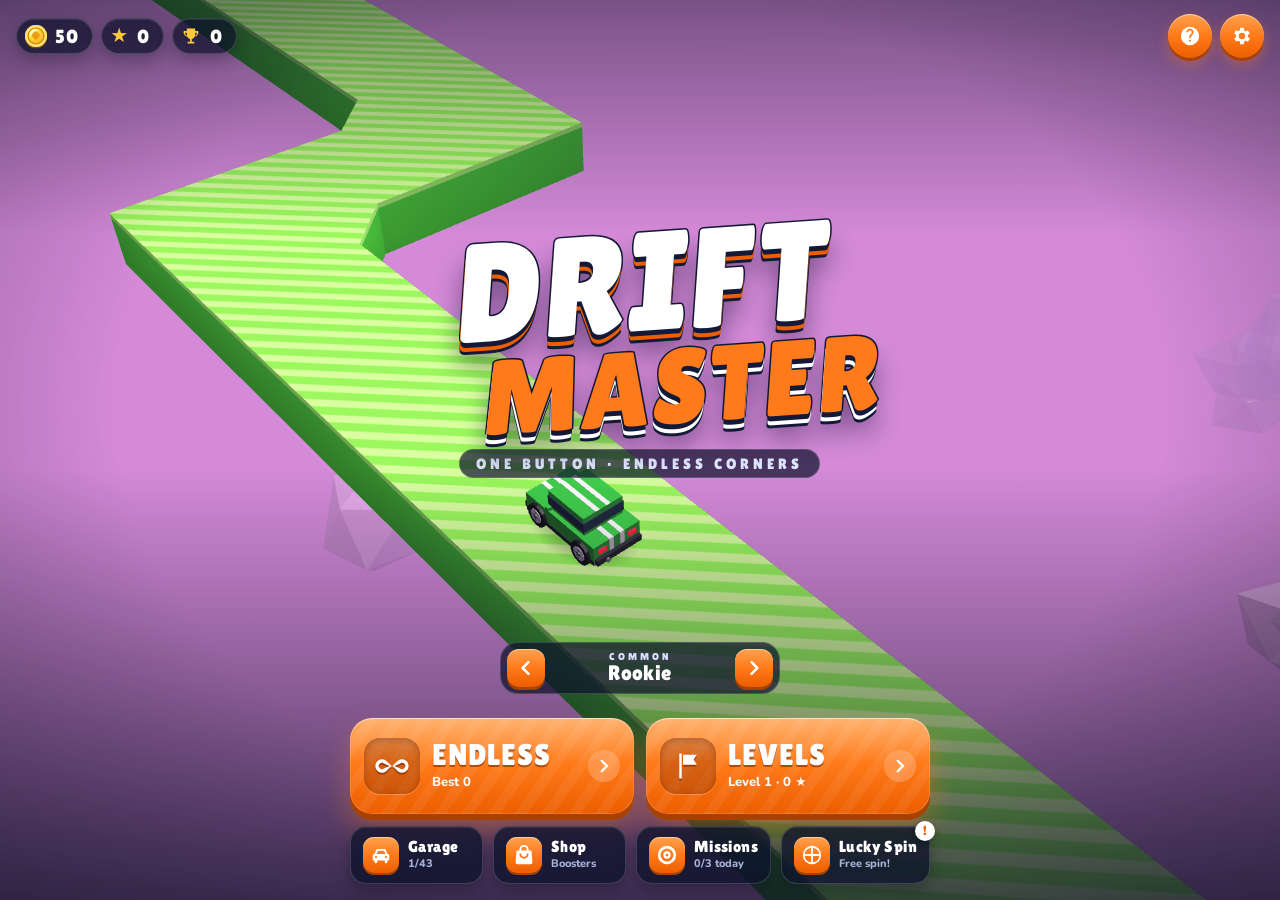
==== drift-master.html @ a16d857d "Narrow road, jumps, denser coin rows, calmer music, vibrant themes, missions Phase 1 - Road narrowed" ====
<!DOCTYPE html>
<html lang="en">
<head>
<meta charset="utf-8">
<meta name="viewport" content="width=device-width,initial-scale=1,maximum-scale=1,user-scalable=no,viewport-fit=cover">
<meta name="theme-color" content="#f3893a">
<title>Drift Master</title>
<link rel="preconnect" href="https://fonts.googleapis.com">
<link rel="preconnect" href="https://fonts.gstatic.com" crossorigin>
<link href="https://fonts.googleapis.com/css2?family=Lilita+One&family=Nunito:wght@700;800;900&display=swap" rel="stylesheet">
<style>
/* Drift Master UI: dark navy glass panels, one orange accent for every button. */
:root {
  --navy-0: #0b0e24;
  --navy-1: #141937;
  --navy-2: #1c2348;
  --navy-3: #283166;
  --line: rgba(255, 255, 255, .09);
  --line-2: rgba(255, 255, 255, .16);
  --accent: #ff7a1a;
  --accent-hi: #ffa14f;
  --accent-lo: #ec5e00;
  --accent-edge: #a94100;
  --accent-glow: rgba(255, 122, 26, .38);
  --gold: #ffc93c;
  --text: #ffffff;
  --muted: #a9b1d6;
  --display: 'Lilita One', 'Arial Black', 'Impact', system-ui, sans-serif;
  --body: 'Nunito', 'Segoe UI', system-ui, -apple-system, sans-serif;
  --safe-t: env(safe-area-inset-top, 0px);
  --safe-b: env(safe-area-inset-bottom, 0px);
}

* { box-sizing: border-box; -webkit-tap-highlight-color: transparent; }
html, body {
  margin: 0; height: 100%; overflow: hidden;
  background: #f08a3c; color: var(--text); font-family: var(--body);
  user-select: none; -webkit-user-select: none; touch-action: none;
}
button { font-family: inherit; color: inherit; border: 0; background: none; cursor: pointer; padding: 0; }
svg { fill: currentColor; }
.chev { width: 22px; height: 22px; fill: none; stroke: currentColor; stroke-width: 3; stroke-linecap: round; stroke-linejoin: round; }

#scene { position: fixed; inset: 0; width: 100%; height: 100%; display: block; }
#vignette { position: fixed; inset: 0; pointer-events: none; background: radial-gradient(ellipse at 50% 45%, transparent 58%, rgba(10, 8, 30, .35) 100%); }
#fx { position: fixed; inset: 0; pointer-events: none; z-index: 30; overflow: hidden; perspective: 600px; }

.layer { position: fixed; inset: 0; z-index: 10; }
.screen { opacity: 0; visibility: hidden; pointer-events: none; transition: opacity .3s ease, visibility 0s linear .3s; }
.screen.show { opacity: 1; visibility: visible; pointer-events: auto; transition: opacity .3s ease, visibility 0s; }

/* ---------- shared ---------- */
.coin {
  display: inline-block; width: 1.15em; height: 1.15em; border-radius: 50%; vertical-align: -0.2em; position: relative;
  background: radial-gradient(circle at 35% 30%, #fff6c4 0 12%, #ffd84a 30%, #f5a300 72%, #c97a00 100%);
  box-shadow: inset 0 0 0 .13em #ffe27a, inset 0 0 0 .19em #c98400, 0 .07em 0 #7a4600;
}
.coin::after { content: ''; position: absolute; inset: 33%; border-radius: 2px; background: #e89300; transform: rotate(45deg); opacity: .85; }
.star-ico { color: var(--gold); font-size: 1.05em; line-height: 1; }

.pill {
  display: inline-flex; align-items: center; gap: .45em;
  font-family: var(--display); font-size: 19px; letter-spacing: .4px;
  padding: 6px 14px 6px 8px; border-radius: 999px;
  background: rgba(14, 18, 44, .72); border: 1px solid var(--line-2);
  box-shadow: 0 6px 16px rgba(5, 6, 20, .25), inset 0 1px 0 rgba(255,255,255,.08);
}
.pill b { font-weight: normal; }
.pill.small { font-size: 16px; padding: 4px 12px 4px 6px; }
.pill svg { width: 1.05em; height: 1.05em; color: var(--gold); }
.pill.bump { animation: bump .45s cubic-bezier(.3, 1.6, .5, 1); }
.pill.bump .coin { animation: coinFlip .45s ease; }
@keyframes bump { 35% { transform: scale(1.22); box-shadow: 0 0 0 4px rgba(255, 201, 60, .35), 0 0 24px rgba(255, 201, 60, .6); } }
@keyframes coinFlip { to { transform: rotateY(360deg); } }

.panel {
  position: relative;
  background: linear-gradient(180deg, rgba(31, 38, 80, .96), rgba(17, 21, 49, .97));
  border: 1px solid var(--line-2);
  border-radius: 22px;
  box-shadow: 0 24px 60px rgba(4, 5, 20, .5), inset 0 1px 0 rgba(255, 255, 255, .08);
}

/* every button shares one orange; hierarchy comes from size, not colour */
.btn, .icon-btn, .round-btn, .x-btn, .back-btn, .arrow, .mode-card, .nav-btn, .tab.active, .seg button.active, .chip.active {
  --b1: var(--accent-hi); --b2: var(--accent); --b3: var(--accent-lo);
}
.btn {
  position: relative; display: inline-flex; align-items: center; justify-content: center; gap: 8px;
  font-family: var(--display); font-size: 19px; letter-spacing: .5px; color: #fff;
  padding: 11px 20px; border-radius: 14px;
  background: linear-gradient(180deg, var(--b1), var(--b2) 48%, var(--b3));
  box-shadow: 0 4px 0 var(--accent-edge), 0 10px 20px var(--accent-glow), inset 0 1px 0 rgba(255,255,255,.5), inset 0 0 0 1px rgba(255,255,255,.12);
  text-shadow: 0 1px 0 rgba(110, 35, 0, .55);
  transition: transform .1s ease, box-shadow .1s ease, filter .2s;
}
.btn:hover { filter: brightness(1.07); }
.btn:active { transform: translateY(3px); box-shadow: 0 1px 0 var(--accent-edge), 0 4px 10px var(--accent-glow), inset 0 1px 0 rgba(255,255,255,.4); }
.btn.big { font-size: 24px; padding: 13px 24px; width: 100%; border-radius: 16px; }
.btn.small { font-size: 14px; padding: 7px 12px; border-radius: 11px; }
.btn[disabled], .btn.disabled { filter: saturate(.25) brightness(.72); pointer-events: none; box-shadow: 0 4px 0 #4a3a35, inset 0 1px 0 rgba(255,255,255,.2); }
.btn svg { width: 1.1em; height: 1.1em; }
.btn .coin { font-size: .9em; }
.link-btn { font-family: var(--display); color: var(--muted); font-size: 17px; padding: 10px; letter-spacing: .5px; }
.link-btn:hover { color: var(--text); }
.row { display: flex; gap: 12px; }
.row > .btn { flex: 1; }

.icon-btn, .round-btn, .x-btn, .back-btn {
  display: grid; place-items: center; border-radius: 50%; color: #fff;
  background: linear-gradient(180deg, var(--b1), var(--b2) 50%, var(--b3));
  box-shadow: 0 3px 0 var(--accent-edge), 0 6px 14px var(--accent-glow), inset 0 1px 0 rgba(255,255,255,.5);
  transition: transform .1s;
}
.icon-btn:active, .round-btn:active, .x-btn:active, .back-btn:active { transform: translateY(2px); box-shadow: 0 1px 0 var(--accent-edge); }
.icon-btn { width: 44px; height: 44px; }
.icon-btn svg { width: 22px; height: 22px; }
.round-btn { width: 48px; height: 48px; }
.round-btn svg { width: 21px; height: 21px; }
.x-btn { width: 40px; height: 40px; font-size: 26px; line-height: 1; }
.back-btn { width: 44px; height: 44px; }
.arrow { width: 38px; height: 38px; border-radius: 12px; display: grid; place-items: center; color: #fff;
  background: linear-gradient(180deg, var(--b1), var(--b2) 50%, var(--b3)); box-shadow: 0 3px 0 var(--accent-edge), inset 0 1px 0 rgba(255,255,255,.45); transition: transform .1s; }
.arrow:active { transform: translateY(2px); box-shadow: 0 1px 0 var(--accent-edge); }
.arrow .chev { width: 20px; height: 20px; }

.chip-s { display: inline-flex; align-items: center; gap: 4px; font-size: 12px; font-weight: 800; padding: 3px 9px; border-radius: 999px; background: rgba(255,255,255,.07); border: 1px solid var(--line); color: #d9def5; white-space: nowrap; }
.chip-s.ico svg { width: 15px; height: 15px; color: var(--accent-hi); }

/* ---------- HUD ---------- */
#hud { pointer-events: none; opacity: 0; transition: opacity .3s; }
#hud.show { opacity: 1; }
#hud .ui { pointer-events: auto; }
.hud-top { position: absolute; left: 0; right: 0; top: 0; padding: calc(14px + var(--safe-t)) 16px 0; display: flex; align-items: flex-start; justify-content: space-between; }
.hud-center { position: absolute; left: 50%; top: calc(8px + var(--safe-t)); transform: translateX(-50%); text-align: center; }
#hud-score { font-family: var(--display); font-size: clamp(50px, 9vw, 78px); line-height: 1; color: #fff; text-shadow: 0 3px 0 var(--navy-1), 0 6px 18px rgba(10, 12, 40, .45); transition: transform .15s; }
#hud-score.pop { transform: scale(1.12); }
#hud-best { font-family: var(--display); font-size: 13px; letter-spacing: 1.5px; margin-top: 4px; display: inline-block; padding: 2px 10px; border-radius: 999px; background: rgba(14, 18, 44, .6); }
#hud-level { display: none; width: min(56vw, 340px); }
#hud.level-mode #hud-score, #hud.level-mode #hud-best { display: none; }
#hud.level-mode #hud-level { display: block; }
.lvl-title { font-family: var(--display); font-size: clamp(24px, 5vw, 34px); letter-spacing: 1px; text-shadow: 0 3px 0 var(--navy-1); }
.lvl-title b { font-weight: normal; color: var(--accent-hi); }
.lvl-bar { position: relative; height: 14px; margin-top: 8px; border-radius: 999px; background: rgba(14, 18, 44, .7); border: 2px solid rgba(255,255,255,.7); }
.lvl-bar i { position: absolute; left: 0; top: 0; bottom: 0; width: 0; border-radius: 999px; background: linear-gradient(180deg, var(--accent-hi), var(--accent-lo)); }
.lvl-bar span { position: absolute; top: 50%; left: 0; width: 20px; height: 20px; margin-left: -10px; transform: translateY(-50%); border-radius: 50%; background: #fff; border: 3px solid var(--accent); }
.lvl-bar em { position: absolute; right: -6px; top: -11px; width: 15px; height: 20px; border-radius: 2px; box-shadow: 0 0 0 2px #fff;
  background: conic-gradient(#11152f 25%, #fff 0 50%, #11152f 0 75%, #fff 0) 0 0 / 8px 8px; }
#hud-boosters { position: absolute; top: calc(70px + var(--safe-t)); left: 16px; display: flex; flex-direction: column; gap: 6px; }
.hud-chip { font-family: var(--display); font-size: 13px; letter-spacing: .5px; padding: 4px 10px 4px 5px; border-radius: 999px; display: inline-flex; align-items: center; gap: 6px; background: rgba(14, 18, 44, .7); border: 1px solid var(--line-2); animation: slideIn .4s ease both; }
.hud-chip i, .b-chip i { width: 20px; height: 20px; border-radius: 50%; display: grid; place-items: center; background: var(--accent); }
.hud-chip i svg, .b-chip i svg { width: 13px; height: 13px; color: #fff; }
.hud-chip.used { opacity: .4; text-decoration: line-through; }
@keyframes slideIn { from { transform: translateX(-20px); opacity: 0; } }

#combo { position: absolute; left: 50%; top: calc(120px + var(--safe-t)); transform: translateX(-50%); font-family: var(--display); font-size: 26px; letter-spacing: 1px; white-space: nowrap; color: var(--gold); text-shadow: 0 3px 0 var(--navy-1), 0 0 18px rgba(255, 201, 60, .5); opacity: 0; }
#combo.show { animation: comboPop 1.1s ease both; }
@keyframes comboPop { 0% { opacity: 0; transform: translate(-50%, 10px) scale(.6); } 15% { opacity: 1; transform: translate(-50%, 0) scale(1.15); } 25% { transform: translate(-50%, 0) scale(1); } 75% { opacity: 1; } 100% { opacity: 0; transform: translate(-50%, -18px); } }

#toast { position: absolute; left: 50%; top: 32%; transform: translate(-50%, -50%); font-family: var(--display); font-size: clamp(30px, 7vw, 52px); letter-spacing: 1.5px; white-space: nowrap; color: #fff; text-shadow: 0 4px 0 var(--navy-1), 0 0 30px rgba(255, 255, 255, .3); opacity: 0; text-align: center; }
#toast small { display: block; font-size: .4em; letter-spacing: 3px; color: var(--accent-hi); text-shadow: 0 2px 0 var(--navy-1); }
#toast.show { animation: toastIn 1.8s cubic-bezier(.2, .9, .3, 1.2) both; }
@keyframes toastIn { 0% { opacity: 0; transform: translate(-50%, -50%) scale(.5); } 12% { opacity: 1; transform: translate(-50%, -50%) scale(1.08); } 20% { transform: translate(-50%, -50%) scale(1); } 80% { opacity: 1; } 100% { opacity: 0; transform: translate(-50%, -70%); } }

#ready { position: absolute; left: 50%; bottom: calc(12% + var(--safe-b)); transform: translateX(-50%); text-align: center; opacity: 0; transition: opacity .3s; pointer-events: none; width: min(92vw, 520px); }
#ready.show { opacity: 1; }
.ready-title { font-family: var(--display); font-size: clamp(30px, 6vw, 44px); letter-spacing: 1.5px; text-shadow: 0 4px 0 var(--navy-1); animation: breathe 1.4s ease-in-out infinite; }
.ready-sub { margin-top: 10px; font-weight: 800; font-size: 15px; display: inline-flex; gap: 8px; align-items: center; flex-wrap: wrap; justify-content: center; background: rgba(14, 18, 44, .75); padding: 8px 16px; border-radius: 999px; border: 1px solid var(--line-2); }
.ready-sub b { font-family: var(--display); font-weight: normal; color: var(--accent-hi); letter-spacing: .5px; }
.ready-sub em { width: 5px; height: 5px; border-radius: 50%; background: rgba(255,255,255,.5); margin: 0 4px; }
.tap-ring { position: relative; width: 70px; height: 70px; margin: 0 auto 10px; }
.tap-ring i { position: absolute; inset: 24px; border-radius: 50%; background: #fff; box-shadow: 0 0 18px rgba(255,255,255,.8); animation: tapDot 1.4s ease-in-out infinite; }
.tap-ring span { position: absolute; inset: 0; border-radius: 50%; border: 3px solid rgba(255,255,255,.85); animation: tapRing 1.4s ease-out infinite; }
.tap-ring span + span { animation-delay: .7s; }
@keyframes tapRing { 0% { transform: scale(.35); opacity: 1; } 100% { transform: scale(1.1); opacity: 0; } }
@keyframes tapDot { 50% { transform: scale(.75); } }
@keyframes breathe { 50% { transform: scale(1.05); } }

/* ---------- coin pickup fx ---------- */
.fly-coin { position: absolute; left: 0; top: 0; font-size: 26px; will-change: transform; filter: drop-shadow(0 0 6px rgba(255, 201, 60, .8)); }
.coin-pop { position: absolute; transform: translate(-50%, -50%); font-family: var(--display); font-size: 24px; color: #fff; white-space: nowrap;
  text-shadow: 0 2px 0 #8a5200, 0 0 12px rgba(255, 201, 60, .9); animation: coinPop .8s cubic-bezier(.2, .9, .3, 1) forwards; }
.coin-pop small { font-size: .65em; color: var(--gold); }
.coin-pop.hot { font-size: 30px; color: var(--gold); }
@keyframes coinPop { 0% { opacity: 0; transform: translate(-50%, -30%) scale(.4); } 20% { opacity: 1; transform: translate(-50%, -90%) scale(1.25); } 35% { transform: translate(-50%, -110%) scale(1); } 100% { opacity: 0; transform: translate(-50%, -260%) scale(.9); } }
.confetti { position: absolute; width: 9px; height: 14px; border-radius: 2px; will-change: transform; }

/* ---------- MENU ---------- */
#menu { display: flex; flex-direction: column; align-items: center; justify-content: space-between; padding: calc(14px + var(--safe-t)) 16px calc(16px + var(--safe-b)); }
#menu::before { content: ''; position: absolute; inset: 0; z-index: -1; pointer-events: none;
  background: linear-gradient(180deg, rgba(11, 14, 36, .45), transparent 26%, transparent 52%, rgba(11, 14, 36, .72)); }
.topbar { width: 100%; display: flex; justify-content: space-between; align-items: center; gap: 10px; }
.stat-group, .icon-group { display: flex; gap: 8px; flex-wrap: wrap; }
.logo-wrap { text-align: center; transform: translateY(-16px); opacity: 0; transition: transform .7s cubic-bezier(.2,.9,.3,1.3), opacity .5s; }
#menu.show .logo-wrap { transform: none; opacity: 1; }
.logo { font-family: var(--display); line-height: .86; display: inline-flex; flex-direction: column; align-items: center; transform: rotate(-4deg) skewX(-8deg); animation: logoFloat 5s ease-in-out infinite; }
.logo span { position: relative; display: block; letter-spacing: 2px; -webkit-text-stroke: 3px var(--navy-1); paint-order: stroke fill; }
.logo .w1 { font-size: clamp(60px, 14vw, 140px); color: #fff; text-shadow: 0 5px 0 var(--navy-1), 0 9px 0 var(--accent-lo), 0 12px 0 var(--navy-1), 0 22px 26px rgba(10, 10, 40, .45); }
.logo .w2 { font-size: clamp(46px, 10.6vw, 106px); margin-left: .9em; color: var(--accent); text-shadow: 0 5px 0 var(--navy-1), 0 9px 0 #fff, 0 12px 0 var(--navy-1), 0 22px 26px rgba(10, 10, 40, .45); }
.logo span::after { content: attr(data-text); position: absolute; inset: 0; color: transparent; -webkit-text-stroke: 0; text-shadow: none;
  background: linear-gradient(105deg, transparent 38%, rgba(255,255,255,.85) 48%, transparent 58%) no-repeat; background-size: 250% 100%; background-position: 150% 0;
  -webkit-background-clip: text; background-clip: text; animation: shine 5s ease-in-out infinite; }
.logo .w2::after { animation-delay: .25s; }
@keyframes shine { 0%, 60% { background-position: 150% 0; } 88%, 100% { background-position: -60% 0; } }
@keyframes logoFloat { 50% { transform: rotate(-3.4deg) skewX(-8deg) translateY(-5px); } }
.tag { margin: 16px auto 0; display: table; padding: 5px 16px; border-radius: 999px; background: rgba(14, 18, 44, .7); border: 1px solid var(--line-2); font-family: var(--display); font-size: clamp(12px, 2vw, 15px); letter-spacing: 4px; text-transform: uppercase; color: #dfe4ff; }

.menu-bottom { width: min(580px, 100%); display: flex; flex-direction: column; align-items: center; gap: 12px; transform: translateY(26px); opacity: 0; transition: transform .6s cubic-bezier(.2,.9,.3,1.2), opacity .4s; }
#menu.show .menu-bottom { transform: none; opacity: 1; transition-delay: .1s; }

.car-card { display: flex; align-items: center; gap: 10px; padding: 6px; border-radius: 18px; background: rgba(14, 18, 44, .72); border: 1px solid var(--line-2); }
.car-label { min-width: 170px; text-align: center; font-family: var(--display); line-height: 1.1; }
.car-label small { display: block; font-size: 10px; letter-spacing: 3px; }
.car-label span { font-size: 21px; letter-spacing: .4px; }

.booster-row { display: flex; gap: 8px; flex-wrap: wrap; justify-content: center; }
.b-chip { font-family: var(--display); font-size: 13px; letter-spacing: .4px; padding: 5px 12px 5px 5px; border-radius: 999px; display: inline-flex; align-items: center; gap: 6px; background: rgba(14, 18, 44, .72); border: 1px solid var(--line-2); color: var(--muted); transition: all .2s; }
.b-chip i { background: #4a4f6e; }
.b-chip em { font-style: normal; opacity: .75; font-size: 11px; }
.b-chip.on { color: #fff; border-color: var(--accent); box-shadow: 0 0 0 1px var(--accent) inset; }
.b-chip.on i { background: var(--accent); }

.mode-cards { display: grid; grid-template-columns: 1fr 1fr; gap: 12px; width: 100%; }
.mode-card {
  position: relative; overflow: hidden; height: 96px; border-radius: 22px; padding: 0 14px;
  display: flex; align-items: center; gap: 12px; text-align: left; color: #fff;
  background:
    repeating-linear-gradient(-55deg, rgba(255,255,255,.06) 0 10px, transparent 10px 22px),
    linear-gradient(180deg, var(--b1), var(--b2) 48%, var(--b3));
  box-shadow: 0 6px 0 var(--accent-edge), 0 16px 30px var(--accent-glow), inset 0 1px 0 rgba(255,255,255,.55), inset 0 0 0 1px rgba(255,255,255,.14);
  transition: transform .12s ease, box-shadow .12s ease;
  animation: cardIn .55s cubic-bezier(.2,.9,.3,1.3) both;
}
.mode-card + .mode-card { animation-delay: .07s; }
.mode-card::after { content: ''; position: absolute; left: 0; right: 0; top: 0; height: 46%; background: linear-gradient(180deg, rgba(255,255,255,.18), transparent); pointer-events: none; }
.mode-card:hover { transform: translateY(-2px); }
.mode-card:active { transform: translateY(5px); box-shadow: 0 1px 0 var(--accent-edge), 0 6px 14px var(--accent-glow), inset 0 1px 0 rgba(255,255,255,.4); }
.mc-ico { flex: 0 0 56px; height: 56px; border-radius: 16px; display: grid; place-items: center; background: rgba(110, 35, 0, .28); box-shadow: inset 0 2px 6px rgba(80, 20, 0, .35), 0 1px 0 rgba(255,255,255,.25); }
.mc-ico svg { width: 30px; height: 30px; filter: drop-shadow(0 2px 0 rgba(100, 30, 0, .5)); }
#btn-endless .mc-ico svg { width: 40px; }
.mc-text { flex: 1; min-width: 0; display: flex; flex-direction: column; gap: 3px; }
.mc-title { font-family: var(--display); font-size: clamp(22px, 4.4vw, 30px); letter-spacing: 1px; line-height: 1; text-transform: uppercase; text-shadow: 0 2px 0 rgba(110, 35, 0, .55); }
.mc-sub { font-size: 13px; font-weight: 800; opacity: .95; white-space: nowrap; overflow: hidden; text-overflow: ellipsis; }
.mc-go { flex: 0 0 32px; height: 32px; border-radius: 50%; display: grid; place-items: center; background: rgba(255,255,255,.2); }
.mc-go .chev { width: 18px; height: 18px; }
@keyframes cardIn { from { transform: translateY(20px) scale(.94); opacity: 0; } }

.menu-nav { display: grid; grid-template-columns: repeat(4, 1fr); gap: 10px; width: 100%; }
.nav-btn {
  position: relative; height: 58px; border-radius: 16px; padding: 0 12px;
  display: grid; grid-template-columns: auto 1fr; grid-template-rows: auto auto; column-gap: 9px; align-content: center; text-align: left;
  background: rgba(14, 18, 44, .78); border: 1px solid var(--line-2);
  box-shadow: 0 6px 16px rgba(5, 6, 20, .3), inset 0 1px 0 rgba(255,255,255,.08);
  transition: transform .12s, border-color .2s;
}
.nav-btn:hover { border-color: var(--accent); transform: translateY(-2px); }
.nav-btn:active { transform: translateY(2px); }
.nav-btn svg { grid-row: 1 / span 2; width: 36px; height: 36px; padding: 7px; border-radius: 11px; color: #fff; background: linear-gradient(180deg, var(--b1), var(--b2) 50%, var(--b3)); box-shadow: 0 2px 0 var(--accent-edge), inset 0 1px 0 rgba(255,255,255,.45); }
.nav-btn span { font-family: var(--display); font-size: 16px; letter-spacing: .4px; line-height: 1.05; align-self: end; white-space: nowrap; }
.nav-btn em { font-style: normal; font-size: 11px; font-weight: 800; color: var(--muted); align-self: start; white-space: nowrap; }
.badge { position: absolute; top: -6px; right: -6px; width: 20px; height: 20px; border-radius: 50%; background: #fff; color: var(--accent-lo); font-style: normal; font-size: 13px; font-weight: 900; display: none; place-items: center; box-shadow: 0 2px 6px rgba(0,0,0,.3); animation: breathe 1.1s ease-in-out infinite; }
.badge.on { display: grid; }

/* ---------- GARAGE ---------- */
#garage.show { pointer-events: none; }
#garage .ui, #garage .panel, #garage .pill { pointer-events: auto; }
.screen-head { position: absolute; top: 0; left: 0; right: 0; padding: calc(14px + var(--safe-t)) 16px 0; display: flex; align-items: center; gap: 12px; }
.screen-head h2 { margin: 0; font-family: var(--display); font-weight: normal; font-size: 30px; letter-spacing: 1px; text-shadow: 0 3px 0 rgba(0,0,0,.35); }
.collection { flex: 1; max-width: 220px; margin-left: 6px; font-size: 12px; font-weight: 800; color: var(--muted); }
.col-bar { height: 6px; border-radius: 4px; background: rgba(255,255,255,.12); margin-top: 4px; overflow: hidden; }
.col-bar i { display: block; height: 100%; width: 0; background: var(--accent); border-radius: 4px; transition: width .4s; }
.screen-head .pill { margin-left: auto; }
.g-stage-hint { position: absolute; left: 50%; top: calc(74px + var(--safe-t)); transform: translateX(-50%); font-size: 12px; font-weight: 800; letter-spacing: 1px; color: var(--muted); opacity: .8; text-transform: uppercase; pointer-events: none; }

.g-card { position: absolute; left: 16px; bottom: calc(16px + var(--safe-b)); width: min(370px, calc(100% - 32px)); padding: 16px; display: flex; flex-direction: column; gap: 10px; transform: translateY(16px); opacity: 0; transition: transform .45s cubic-bezier(.2,.9,.3,1.2), opacity .3s; }
.g-list { position: absolute; right: 16px; top: calc(72px + var(--safe-t)); bottom: calc(16px + var(--safe-b)); width: min(400px, 36vw); padding: 12px; display: flex; flex-direction: column; transform: translateX(16px); opacity: 0; transition: transform .45s cubic-bezier(.2,.9,.3,1.2), opacity .3s; }
#garage.show .g-card, #garage.show .g-list { transform: none; opacity: 1; }
.g-card-top { display: flex; justify-content: space-between; align-items: center; }
.g-tier { font-family: var(--display); font-size: 11px; letter-spacing: 3px; padding: 3px 10px; border-radius: 999px; border: 1.5px solid currentColor; }
.g-status { font-size: 12px; font-weight: 900; letter-spacing: 1px; text-transform: uppercase; padding: 3px 10px; border-radius: 999px; background: rgba(255,255,255,.08); }
.g-status.eq { color: #fff; background: var(--accent); }
.g-status.own { color: #cfe8ff; }
.g-status.lock { color: var(--muted); }
.g-name-row { display: flex; align-items: center; gap: 10px; }
.g-name { flex: 1; text-align: center; font-family: var(--display); font-size: 30px; line-height: 1.05; }
.g-desc { font-size: 14px; color: var(--muted); font-weight: 700; text-align: center; min-height: 2.5em; }
.g-tags { display: flex; flex-wrap: wrap; gap: 6px; justify-content: center; }
.g-need { font-size: 12px; font-weight: 800; color: var(--accent-hi); text-align: center; min-height: 1em; margin-top: -2px; }
.g-filters { display: flex; gap: 6px; margin-bottom: 10px; }
.chip { flex: 1; padding: 8px; border-radius: 11px; font-family: var(--display); font-size: 15px; letter-spacing: .4px; color: var(--muted); background: rgba(255,255,255,.06); border: 1px solid var(--line); transition: background .2s, color .2s; }
.chip.active { color: #fff; background: linear-gradient(180deg, var(--b1), var(--b2) 50%, var(--b3)); border-color: transparent; box-shadow: 0 2px 0 var(--accent-edge); }
.g-grid { flex: 1; min-height: 0; overflow-y: auto; display: grid; grid-auto-rows: max-content; grid-template-columns: repeat(auto-fill, minmax(112px, 1fr)); gap: 8px; align-content: start; padding: 2px 4px 4px 2px; touch-action: pan-y; scrollbar-width: thin; scrollbar-color: rgba(255,255,255,.2) transparent; }
.gcar { position: relative; border-radius: 14px; padding: 6px 6px 8px; background: rgba(255,255,255,.05); border: 1.5px solid var(--line); display: flex; flex-direction: column; align-items: center; gap: 2px; overflow: hidden; transition: border-color .15s, background .15s, transform .12s; }
.gcar::before { content: ''; position: absolute; left: 0; right: 0; bottom: 0; height: 3px; background: var(--tier); opacity: .9; }
.gcar:hover { background: rgba(255,255,255,.09); transform: translateY(-2px); }
.gcar.active { border-color: var(--accent); background: rgba(255, 122, 26, .14); box-shadow: 0 0 0 1px var(--accent) inset; }
.gcar img, .gcar .ph { width: 100%; aspect-ratio: 7 / 5; object-fit: contain; display: block; }
.gcar.locked img { filter: brightness(.55) saturate(.4); }
.gc-name { font-family: var(--display); font-size: 14px; letter-spacing: .3px; white-space: nowrap; overflow: hidden; text-overflow: ellipsis; max-width: 100%; }
.gc-price { font-size: 12px; font-weight: 800; color: var(--muted); }
.gcar.locked .gc-price { color: var(--gold); }
.gcar.equipped .gc-price { color: var(--accent-hi); }

/* ---------- MODALS / SHEETS ---------- */
.modal { display: grid; place-items: center; padding: 16px; background: rgba(8, 10, 28, .55); }
.sheet { width: min(520px, 100%); max-height: calc(100% - 24px); overflow: auto; padding: 18px; transform: scale(.94) translateY(14px); transition: transform .4s cubic-bezier(.2,.9,.3,1.25); scrollbar-width: thin; }
.modal.show .sheet { transform: none; }
.sheet.compact { width: min(410px, 100%); display: flex; flex-direction: column; gap: 14px; }
.sheet-head { display: flex; align-items: center; gap: 10px; margin-bottom: 12px; }
.sheet-head h2 { flex: 1; margin: 0; text-align: left; }
.sheet h2 { font-family: var(--display); font-weight: normal; font-size: 30px; letter-spacing: 1px; margin: 0; }
.sheet h2.center { text-align: center; }

.tabs { display: flex; gap: 4px; background: rgba(0,0,0,.25); border-radius: 14px; padding: 4px; margin-bottom: 12px; }
.tab { flex: 1; padding: 9px; border-radius: 10px; font-family: var(--display); font-size: 16px; letter-spacing: .4px; color: var(--muted); transition: background .2s, color .2s; }
.tab.active { color: #fff; background: linear-gradient(180deg, var(--b1), var(--b2) 50%, var(--b3)); box-shadow: 0 2px 0 var(--accent-edge); }

/* shop */
.shop-sheet { width: min(600px, 100%); }
.deal { display: flex; align-items: center; gap: 12px; padding: 12px; margin-bottom: 12px; border-radius: 18px;
  background: linear-gradient(120deg, rgba(255, 122, 26, .22), rgba(255, 122, 26, .05) 60%), rgba(255,255,255,.04);
  border: 1.5px solid rgba(255, 122, 26, .55); }
.deal-ico { position: relative; flex: 0 0 56px; height: 56px; border-radius: 16px; display: grid; place-items: center; background: linear-gradient(180deg, var(--accent-hi), var(--accent-lo)); box-shadow: inset 0 1px 0 rgba(255,255,255,.4); }
.deal-ico svg { width: 30px; height: 30px; color: #fff; }
.deal-ico em, .item-ico em { position: absolute; right: -6px; bottom: -6px; font-style: normal; font-family: var(--display); font-size: 12px; padding: 1px 6px; border-radius: 8px; background: #fff; color: var(--accent-lo); }
.deal-body { flex: 1; min-width: 0; display: flex; flex-direction: column; }
.deal-body small { font-size: 11px; font-weight: 900; letter-spacing: 1.5px; color: var(--accent-hi); }
.deal-body b { font-family: var(--display); font-weight: normal; font-size: 21px; }
.deal-body span { font-size: 13px; font-weight: 800; color: var(--muted); }
.deal-body s, .was { opacity: .7; }
.shop-body { display: grid; gap: 10px; }
.item { display: flex; align-items: center; gap: 12px; padding: 12px; border-radius: 18px; background: rgba(255,255,255,.045); border: 1px solid var(--line); animation: fadeUp .3s ease both; }
.item:nth-child(2) { animation-delay: .04s; } .item:nth-child(3) { animation-delay: .08s; } .item:nth-child(4) { animation-delay: .12s; }
@keyframes fadeUp { from { opacity: 0; transform: translateY(8px); } }
.item-ico { position: relative; flex: 0 0 56px; height: 56px; border-radius: 16px; display: grid; place-items: center; background: rgba(255, 122, 26, .14); border: 1.5px solid rgba(255, 122, 26, .5); }
.item-ico svg { width: 30px; height: 30px; color: var(--accent-hi); }
.item-ico svg text { fill: var(--accent-hi); }
.item-body { flex: 1; min-width: 0; }
.item-body > b { font-family: var(--display); font-weight: normal; font-size: 19px; letter-spacing: .3px; }
.item-body p { margin: 2px 0 0; font-size: 13px; color: var(--muted); font-weight: 700; }
.item-meta { display: flex; align-items: center; flex-wrap: wrap; gap: 6px; margin-top: 7px; }
.owned-n { color: #fff; }
.lvl-tag { font-family: var(--body); font-size: 12px; font-weight: 900; color: var(--accent-hi); margin-left: 4px; }
.fx-line { font-size: 12px; font-weight: 800; color: var(--muted); }
.fx-line b { color: #fff; }
.arrow-r { color: var(--accent-hi); }
.item-buy { display: flex; flex-direction: column; align-items: stretch; gap: 6px; min-width: 104px; text-align: center; }
.item-buy .btn { font-size: 16px; padding: 8px 12px; }
.item-buy .btn.small { font-size: 13px; padding: 6px 10px; }
.item-buy .q { opacity: .85; }
.was { font-size: 13px; font-weight: 800; color: var(--muted); }
.pips { display: flex; gap: 4px; }
.pips i { width: 15px; height: 8px; border-radius: 3px; background: rgba(255,255,255,.14); }
.pips i.on { background: var(--accent); }
.use-toggle { display: inline-flex; align-items: center; gap: 6px; font-size: 12px; font-weight: 800; color: var(--muted); }
.shop-note { margin: 12px 0 0; font-size: 12px; font-weight: 700; color: var(--muted); text-align: center; }

.toggle { appearance: none; -webkit-appearance: none; width: 50px; height: 28px; border-radius: 999px; background: rgba(255,255,255,.14); position: relative; cursor: pointer; transition: background .25s; flex: 0 0 auto; margin: 0; }
.toggle::after { content: ''; position: absolute; top: 3px; left: 3px; width: 22px; height: 22px; border-radius: 50%; background: #fff; box-shadow: 0 2px 4px rgba(0,0,0,.3); transition: transform .25s cubic-bezier(.3,1.4,.5,1); }
.toggle:checked { background: var(--accent); }
.toggle:checked::after { transform: translateX(22px); }
.toggle.sm { width: 38px; height: 22px; } .toggle.sm::after { width: 16px; height: 16px; } .toggle.sm:checked::after { transform: translateX(16px); }

.settings-list { display: grid; gap: 6px; }
.setting { display: flex; align-items: center; justify-content: space-between; gap: 10px; padding: 12px 14px; border-radius: 14px; background: rgba(255,255,255,.045); border: 1px solid var(--line); font-weight: 800; font-size: 16px; cursor: pointer; }
.setting small { display: block; font-size: 12px; color: var(--muted); font-weight: 700; }
.gfx-row { cursor: default; }
.seg { display: flex; gap: 3px; background: rgba(0,0,0,.28); border-radius: 12px; padding: 3px; }
.seg button { padding: 7px 11px; border-radius: 9px; font-family: var(--display); font-size: 14px; color: var(--muted); }
.seg button.active { color: #fff; background: linear-gradient(180deg, var(--b1), var(--b2) 50%, var(--b3)); box-shadow: 0 2px 0 var(--accent-edge); }
.stats { margin: 14px 0; display: grid; grid-template-columns: repeat(3, 1fr); gap: 8px; text-align: center; }
.stats div { background: rgba(0,0,0,.22); border-radius: 14px; padding: 10px 4px; }
.stats small { display: block; font-size: 11px; letter-spacing: 1.5px; color: var(--muted); font-weight: 800; }
.stats b { font-family: var(--display); font-weight: normal; font-size: 22px; }
#btn-reset { width: 100%; font-size: 16px; }

.help-grid { display: grid; gap: 8px; }
.help-item { display: flex; gap: 14px; align-items: center; padding: 10px; border-radius: 16px; background: rgba(255,255,255,.045); border: 1px solid var(--line); font-weight: 700; font-size: 15px; line-height: 1.35; }
.help-item b { color: var(--accent-hi); }
.hi-ico { flex: 0 0 50px; height: 50px; border-radius: 14px; display: grid; place-items: center; font-family: var(--display); font-size: 26px; color: var(--accent-hi); background: rgba(255, 122, 26, .14); border: 1.5px solid rgba(255, 122, 26, .5); }
.hi-ico.hold::before, .hi-ico.release::before { content: ''; width: 18px; height: 18px; border-radius: 50%; background: var(--accent-hi); box-shadow: 0 0 0 6px rgba(255, 122, 26, .25); }
.hi-ico.hold::before { animation: tapDot 1.2s infinite; }
.hi-ico.release::before { background: transparent; border: 3px solid var(--accent-hi); box-shadow: none; }
.hi-ico.coin-ico .coin { font-size: 26px; }
.help-keys { text-align: center; color: var(--muted); font-weight: 700; font-size: 13px; margin: 14px 0 0; }
kbd { font-family: var(--display); background: rgba(255,255,255,.14); border-radius: 6px; padding: 1px 6px; color: #fff; }
.toggles-row { justify-content: center; gap: 18px; }
.mini-toggle { display: inline-flex; align-items: center; gap: 8px; font-family: var(--display); letter-spacing: .5px; cursor: pointer; }

/* levels */
.levels-sheet { width: min(560px, 100%); display: flex; flex-direction: column; }
.levels-hint { margin: 0 0 12px; font-size: 13px; font-weight: 700; color: var(--muted); line-height: 1.5; }
.level-scroll { flex: 1; min-height: 160px; overflow-y: auto; margin: 0 -6px 14px; padding: 6px; touch-action: pan-y; scrollbar-width: thin; }
.level-grid { position: relative; display: grid; grid-template-columns: repeat(5, 1fr); gap: 10px; }
.lvl { position: relative; aspect-ratio: 1; border-radius: 18px; display: flex; flex-direction: column; align-items: center; justify-content: center; gap: 4px;
  background: rgba(255,255,255,.06); border: 1.5px solid var(--line-2); transition: transform .12s; }
.lvl.done, .lvl.current { background: linear-gradient(180deg, var(--accent-hi), var(--accent) 50%, var(--accent-lo)); border-color: rgba(255,255,255,.3); box-shadow: 0 4px 0 var(--accent-edge), inset 0 1px 0 rgba(255,255,255,.45); }
.lvl:hover { transform: translateY(-2px); }
.lvl:active { transform: translateY(2px); }
.lvl-n { font-family: var(--display); font-size: clamp(20px, 5vw, 27px); line-height: 1; color: #fff; text-shadow: 0 2px 0 rgba(100, 30, 0, .45); }
.lvl-stars { display: flex; gap: 2px; }
.lvl-stars i { width: 12px; height: 12px; background: rgba(60, 15, 0, .35); clip-path: polygon(50% 0, 61% 35%, 98% 35%, 68% 57%, 79% 91%, 50% 70%, 21% 91%, 32% 57%, 2% 35%, 39% 35%); }
.lvl-stars i.on { background: #fff; }
.lvl.current { box-shadow: 0 4px 0 var(--accent-edge), 0 0 0 3px #fff, 0 0 22px rgba(255, 122, 26, .8); animation: breathe 1.4s ease-in-out infinite; }
.lvl.locked { background: rgba(255,255,255,.03); border-color: var(--line); }
.lvl.locked .lvl-n { opacity: .35; }
.lvl.locked .lvl-stars { display: none; }
.lvl.locked::after { content: ''; position: absolute; bottom: 9px; width: 13px; height: 10px; border-radius: 2px; background: rgba(255,255,255,.35); }
.lvl.locked::before { content: ''; position: absolute; bottom: 18px; width: 7px; height: 8px; border: 2.5px solid rgba(255,255,255,.35); border-bottom: 0; border-radius: 6px 6px 0 0; }

/* complete */
.cp-sheet { text-align: center; overflow: hidden; }
.cp-burst { position: absolute; left: 50%; top: 110px; width: 520px; height: 520px; margin: -260px 0 0 -260px; pointer-events: none; opacity: .22;
  background: repeating-conic-gradient(rgba(255, 160, 60, .8) 0 10deg, transparent 10deg 20deg); border-radius: 50%;
  -webkit-mask: radial-gradient(circle, #000 20%, transparent 65%); mask: radial-gradient(circle, #000 20%, transparent 65%); animation: spin 16s linear infinite; }
@keyframes spin { to { transform: rotate(360deg); } }
.cp-title { position: relative; font-family: var(--display); font-size: 50px; line-height: 1; text-shadow: 0 4px 0 rgba(0,0,0,.35); }
.cp-stars { position: relative; display: flex; justify-content: center; gap: 10px; margin: 2px 0 4px; }
.cp-stars i { width: 62px; height: 62px; background: rgba(0,0,0,.3); clip-path: polygon(50% 0, 61% 35%, 98% 35%, 68% 57%, 79% 91%, 50% 70%, 21% 91%, 32% 57%, 2% 35%, 39% 35%); }
.cp-stars i:nth-child(2) { transform: translateY(-12px) scale(1.15); }
.cp-stars i.on { background: linear-gradient(180deg, #fff2a8, var(--gold) 55%, #e08a00); animation: starPop .55s cubic-bezier(.2,.9,.3,1.6) both; }
.cp-stars i:nth-child(2).on { animation-name: starPop2; }
@keyframes starPop { from { transform: scale(0) rotate(-90deg); } }
@keyframes starPop2 { from { transform: translateY(-12px) scale(0) rotate(-90deg); } to { transform: translateY(-12px) scale(1.15); } }

/* spin */
.spin-sheet { text-align: center; }
.wheel-wrap { position: relative; width: min(300px, 74vw); aspect-ratio: 1; margin: 6px auto 10px; }
.wheel { position: absolute; inset: 0; border-radius: 50%; overflow: hidden; box-shadow: 0 0 0 8px var(--navy-0), 0 0 0 11px var(--accent), 0 14px 30px rgba(0,0,0,.45); transition: transform 4.6s cubic-bezier(.15, .75, .1, 1); }
.wheel .slice-label { position: absolute; left: 50%; top: 50%; width: 46%; transform-origin: 0 50%; text-align: right; padding-right: 10px; font-family: var(--display); font-size: clamp(12px, 3.6vw, 16px); color: #fff; letter-spacing: .3px; text-shadow: 0 2px 0 rgba(0,0,0,.35); margin-top: -.6em; line-height: 1.2; white-space: nowrap; }
.wheel .slice-label .coin { font-size: .9em; }
.wheel .slice-label span { display: inline-block; }
.wheel .slice-label.flip span { transform: rotate(180deg); }
.wheel-hub { position: absolute; left: 50%; top: 50%; width: 54px; height: 54px; transform: translate(-50%, -50%); border-radius: 50%; background: radial-gradient(circle at 40% 35%, #fff, var(--accent-hi) 50%, var(--accent-lo)); box-shadow: 0 4px 0 var(--accent-edge), 0 0 0 5px var(--navy-0); }
.wheel-pointer { position: absolute; left: 50%; top: -16px; transform: translateX(-50%); border-left: 16px solid transparent; border-right: 16px solid transparent; border-top: 30px solid #fff; z-index: 2; filter: drop-shadow(0 3px 0 rgba(0,0,0,.35)); }
.spin-info { min-height: 24px; font-family: var(--display); font-size: 18px; letter-spacing: .5px; margin-bottom: 12px; color: var(--accent-hi); }

/* revive */
.ring-wrap { position: relative; width: 120px; height: 120px; margin: 0 auto; }
.ring { width: 100%; height: 100%; transform: rotate(-90deg); }
.ring circle { fill: none; stroke-width: 9; }
.ring-bg { stroke: rgba(255,255,255,.12); }
.ring-fg { stroke: var(--accent); stroke-linecap: round; stroke-dasharray: 276.5; stroke-dashoffset: 0; }
.ring-num { position: absolute; inset: 0; display: grid; place-items: center; font-family: var(--display); font-size: 48px; }
.revive-sheet .link-btn { align-self: center; }

/* game over */
.go-sheet { text-align: center; position: relative; padding-top: 26px; overflow: visible; }
.go-ribbon { position: absolute; left: 50%; top: -18px; transform: translateX(-50%) rotate(-3deg); padding: 6px 22px; border-radius: 12px; background: #fff; color: var(--accent-lo); box-shadow: 0 4px 0 #c9cde0; font-family: var(--display); font-size: 20px; letter-spacing: 1px; display: none; }
.go-ribbon.on { display: block; animation: ribbon .6s cubic-bezier(.2,.9,.3,1.5) both; }
@keyframes ribbon { from { transform: translateX(-50%) rotate(-3deg) scale(0); } }
.go-label { position: relative; font-family: var(--display); letter-spacing: 4px; color: var(--accent-hi); font-size: 15px; }
.go-score { font-family: var(--display); font-size: 76px; line-height: 1; text-shadow: 0 4px 0 rgba(0,0,0,.35); }
.go-stats { position: relative; display: grid; grid-template-columns: repeat(3, 1fr); gap: 8px; }
.go-stats div { background: rgba(0,0,0,.24); border-radius: 14px; padding: 10px 4px; border: 1px solid var(--line); }
.go-stats small { display: block; font-size: 11px; letter-spacing: 1.5px; color: var(--muted); font-weight: 800; }
.go-stats b { font-family: var(--display); font-weight: normal; font-size: 22px; }

#fade { position: fixed; inset: 0; background: var(--navy-1); opacity: 0; pointer-events: none; z-index: 50; transition: opacity .25s ease; }
#fade.on { opacity: 1; }
#boot { position: fixed; inset: 0; z-index: 60; display: grid; place-content: center; gap: 18px; background: radial-gradient(circle at 50% 40%, #232a5c, var(--navy-0)); transition: opacity .6s; }
#boot.done { opacity: 0; pointer-events: none; }
.boot-logo { font-family: var(--display); font-size: 44px; letter-spacing: 2px; color: #fff; text-shadow: 0 4px 0 var(--accent-lo); transform: skewX(-8deg); }
.boot-bar { width: 220px; height: 10px; border-radius: 6px; background: rgba(255,255,255,.12); overflow: hidden; margin: 0 auto; }
.boot-bar i { display: block; height: 100%; width: 40%; background: var(--accent); border-radius: 6px; animation: bootBar 1s ease-in-out infinite; }
@keyframes bootBar { 0% { transform: translateX(-100%); } 100% { transform: translateX(260%); } }

/* ---------- responsive ---------- */
@media (max-height: 700px) {
  .logo .w1 { font-size: clamp(44px, 9.5vw, 92px); }
  .logo .w2 { font-size: clamp(34px, 7.2vw, 70px); }
  .mode-card { height: 80px; }
  .mc-ico { flex-basis: 46px; height: 46px; }
  .nav-btn { height: 50px; }
  .menu-bottom { gap: 9px; }
  .tag { margin-top: 10px; }
}
@media (max-aspect-ratio: 23/20) {
  .g-stage-hint { top: calc(70px + var(--safe-t)); }
  .g-list { left: 12px; right: 12px; top: auto; bottom: calc(12px + var(--safe-b)); width: auto; height: 34vh; }
  .g-card { left: 12px; right: 12px; width: auto; bottom: calc(34vh + 22px + var(--safe-b)); padding: 12px; gap: 7px; }
  .g-desc { min-height: 0; font-size: 13px; }
  .g-name { font-size: 24px; }
  .g-grid { grid-template-columns: repeat(auto-fill, minmax(96px, 1fr)); }
  .collection { display: none; }
}
@media (max-width: 520px) {
  .mode-card { height: 84px; padding: 0 10px; gap: 9px; }
  .mc-ico { flex-basis: 42px; height: 42px; border-radius: 12px; }
  .mc-ico svg { width: 24px; height: 24px; }
  #btn-endless .mc-ico svg { width: 32px; }
  .mc-go { display: none; }
  .mc-sub { font-size: 12px; }
  .nav-btn { padding: 0 8px; grid-template-columns: 1fr; justify-items: center; text-align: center; height: 62px; row-gap: 3px; }
  .nav-btn svg { grid-row: auto; width: 30px; height: 30px; padding: 6px; }
  .nav-btn em { display: none; }
  .nav-btn span { font-size: 13px; align-self: auto; }
  .pill { font-size: 16px; }
  .stat-group .best { display: none; }
  .item { flex-wrap: wrap; }
  .item-buy { flex-direction: row; width: 100%; }
  .item-buy .btn { flex: 1; }
  .level-grid { grid-template-columns: repeat(4, 1fr); }
  .seg button { padding: 7px 8px; }
}
@media (prefers-reduced-motion: reduce) {
  .logo, .ready-title, .lvl.current, .cp-burst { animation: none; }
}

/* missions */
.badge.count { width: auto; min-width: 20px; padding: 0 5px; border-radius: 10px; font-size: 12px; }
.mission .item-body > b { font-size: 17px; }
.m-row { display: flex; align-items: center; gap: 8px; margin-top: 7px; }
.m-bar { flex: 1; height: 8px; border-radius: 5px; background: rgba(255,255,255,.12); overflow: hidden; }
.m-bar i { display: block; height: 100%; background: linear-gradient(180deg, var(--accent-hi), var(--accent-lo)); border-radius: 5px; }
.m-prog { font-size: 12px; font-weight: 800; color: var(--muted); white-space: nowrap; }
.m-rew { font-family: var(--display); font-size: 17px; color: var(--gold); }
.m-done { font-family: var(--display); font-size: 15px; color: var(--muted); }
.item-ico.got { background: linear-gradient(180deg, var(--accent-hi), var(--accent-lo)); }
.item-ico.got svg { color: #fff; }
.item-ico.chest { background: rgba(255, 201, 60, .14); border-color: rgba(255, 201, 60, .55); }
.item-ico.chest svg { color: var(--gold); }
@media (max-width: 520px) { .menu-nav { grid-template-columns: repeat(4, 1fr); gap: 6px; } .nav-btn span { font-size: 11.5px; } }

</style>
</head>
<body>
<canvas id="scene"></canvas>
<div id="vignette"></div>
<div id="fx"></div>

<!-- ============ HUD ============ -->
<div id="hud" class="layer">
  <div class="hud-top">
    <div class="pill coins" id="hud-coins"><i class="coin"></i><b data-coins-run>0</b></div>
    <div class="hud-center">
      <div id="hud-score">0</div>
      <div id="hud-best">BEST 0</div>
      <div id="hud-level">
        <div class="lvl-title">LEVEL <b id="hud-level-n">1</b></div>
        <div class="lvl-bar"><i id="hud-level-fill"></i><span id="hud-level-car"></span><em></em></div>
      </div>
    </div>
    <button class="round-btn ui" id="btn-pause" aria-label="Pause">
      <svg viewBox="0 0 24 24"><rect x="6" y="5" width="4" height="14" rx="1.5"/><rect x="14" y="5" width="4" height="14" rx="1.5"/></svg>
    </button>
  </div>
  <div id="hud-boosters"></div>
  <div id="combo"></div>
  <div id="ready">
    <div class="tap-ring"><span></span><span></span><i></i></div>
    <div class="ready-title" id="ready-title">TAP TO START</div>
    <div class="ready-sub"><b>HOLD</b> to drift right<em></em><b>RELEASE</b> to swing left</div>
  </div>
  <div id="toast"></div>
</div>

<!-- ============ MAIN MENU ============ -->
<div id="menu" class="layer screen">
  <div class="topbar">
    <div class="stat-group">
      <div class="pill coins"><i class="coin"></i><b data-coins>0</b></div>
      <div class="pill"><span class="star-ico">&#9733;</span><b id="menu-stars">0</b></div>
      <div class="pill best"><svg viewBox="0 0 24 24"><path d="M7 3h10v3h3a1 1 0 0 1 1 1c0 3.2-2 5.6-4.7 6A6 6 0 0 1 13 15.9V19h3v2H8v-2h3v-3.1A6 6 0 0 1 7.7 13C5 12.6 3 10.2 3 7a1 1 0 0 1 1-1h3V3zm10 5v3.8c1.2-.5 2-1.8 2-3.8h-2zM5 8c0 2 .8 3.3 2 3.8V8H5z"/></svg><b id="menu-best">0</b></div>
    </div>
    <div class="icon-group">
      <button class="icon-btn ui" data-open="help" aria-label="How to play"><svg viewBox="0 0 24 24"><path d="M12 2a10 10 0 1 0 0 20 10 10 0 0 0 0-20zm1 16h-2v-2h2v2zm2.1-7.7l-.9.9c-.8.8-1.2 1.4-1.2 2.8h-2v-.5c0-1.1.4-2.1 1.2-2.8l1.2-1.3A2 2 0 0 0 12 6a2 2 0 0 0-2 2H8a4 4 0 1 1 7.1 2.3z"/></svg></button>
      <button class="icon-btn ui" data-open="settings" aria-label="Settings"><svg viewBox="0 0 24 24"><path d="M19.4 13a7.6 7.6 0 0 0 0-2l2.1-1.6-2-3.5-2.5 1a7.4 7.4 0 0 0-1.7-1L15 3h-4l-.4 2.7a7.4 7.4 0 0 0-1.7 1l-2.5-1-2 3.5L6.6 11a7.6 7.6 0 0 0 0 2l-2.1 1.6 2 3.5 2.5-1a7.4 7.4 0 0 0 1.7 1L11 21h4l.4-2.7a7.4 7.4 0 0 0 1.7-1l2.5 1 2-3.5L19.4 13zM13 15.5a3.5 3.5 0 1 1 0-7 3.5 3.5 0 0 1 0 7z" transform="translate(-1 0)"/></svg></button>
    </div>
  </div>

  <div class="logo-wrap">
    <div class="logo" aria-label="Drift Master">
      <span class="w1" data-text="DRIFT">DRIFT</span>
      <span class="w2" data-text="MASTER">MASTER</span>
    </div>
    <div class="tag">one button &middot; endless corners</div>
  </div>

  <div class="menu-bottom">
    <div class="car-card">
      <button class="arrow ui" id="menu-prev" aria-label="Previous car"><svg class="chev" viewBox="0 0 24 24"><path d="M15 5l-7 7 7 7"/></svg></button>
      <div class="car-label">
        <small id="menu-car-tier">COMMON</small>
        <span id="menu-car-name">Rookie</span>
      </div>
      <button class="arrow ui" id="menu-next" aria-label="Next car"><svg class="chev" viewBox="0 0 24 24"><path d="M9 5l7 7-7 7"/></svg></button>
    </div>
    <div id="menu-boosters" class="booster-row"></div>
    <div class="mode-cards">
      <button class="mode-card ui" id="btn-endless">
        <span class="mc-ico"><svg viewBox="0 0 48 24"><path d="M12 4a8 8 0 1 0 5.66 13.66L24 11.3l6.34 6.36A8 8 0 1 0 30.34 6.34L24 12.7l-6.34-6.36A7.96 7.96 0 0 0 12 4zm0 4a4 4 0 0 1 2.83 1.17L21.17 12l-6.34 2.83A4 4 0 1 1 12 8zm24 0a4 4 0 1 1-2.83 6.83L26.83 12l6.34-2.83A4 4 0 0 1 36 8z"/></svg></span>
        <span class="mc-text"><span class="mc-title">Endless</span><span class="mc-sub" id="mc-endless-best">Best 0</span></span>
        <span class="mc-go"><svg class="chev" viewBox="0 0 24 24"><path d="M9 5l7 7-7 7"/></svg></span>
      </button>
      <button class="mode-card ui" id="btn-levels">
        <span class="mc-ico"><svg viewBox="0 0 24 24"><path d="M5 2h2v20H5V2zm3 1h11l-2.5 4L19 11H8V3z"/></svg></span>
        <span class="mc-text"><span class="mc-title">Levels</span><span class="mc-sub" id="mc-level-sub">Level 1</span></span>
        <span class="mc-go"><svg class="chev" viewBox="0 0 24 24"><path d="M9 5l7 7-7 7"/></svg></span>
      </button>
    </div>
    <div class="menu-nav">
      <button class="nav-btn ui" data-open="garage"><svg viewBox="0 0 24 24"><path d="M5 11l1.6-4.3A2 2 0 0 1 8.5 5.4h7a2 2 0 0 1 1.9 1.3L19 11h.5A1.5 1.5 0 0 1 21 12.5V17a1 1 0 0 1-1 1h-1v1.5a1.5 1.5 0 0 1-3 0V18H8v1.5a1.5 1.5 0 0 1-3 0V18H4a1 1 0 0 1-1-1v-4.5A1.5 1.5 0 0 1 4.5 11H5zm2.2 0h9.6l-1.1-3.1a.8.8 0 0 0-.7-.5H9a.8.8 0 0 0-.7.5L7.2 11zM6.5 15.5a1.25 1.25 0 1 0 0-2.5 1.25 1.25 0 0 0 0 2.5zm11 0a1.25 1.25 0 1 0 0-2.5 1.25 1.25 0 0 0 0 2.5z"/></svg><span>Garage</span><em id="nav-garage-sub">1/43</em></button>
      <button class="nav-btn ui" data-open="shop"><svg viewBox="0 0 24 24"><path d="M7 7V6a5 5 0 0 1 10 0v1h2.2a1 1 0 0 1 1 .9l1 12A2 2 0 0 1 19.2 22H4.8a2 2 0 0 1-2-2.1l1-12a1 1 0 0 1 1-.9H7zm2 0h6V6a3 3 0 0 0-6 0v1zm-1 3a1 1 0 0 0-1 1 5 5 0 0 0 10 0 1 1 0 0 0-2 0 3 3 0 0 1-6 0 1 1 0 0 0-1-1z"/></svg><span>Shop</span><em>Boosters</em></button>
      <button class="nav-btn ui" data-open="missions"><svg viewBox="0 0 24 24"><path d="M12 2a10 10 0 1 0 0 20 10 10 0 0 0 0-20zm0 3a7 7 0 1 1 0 14 7 7 0 0 1 0-14zm0 3a4 4 0 1 0 0 8 4 4 0 0 0 0-8zm0 2.5a1.5 1.5 0 1 1 0 3 1.5 1.5 0 0 1 0-3z"/></svg><span>Missions</span><em id="nav-missions-sub">0/3 today</em><i class="badge count" id="missions-badge">0</i></button>
      <button class="nav-btn ui" data-open="spin"><svg viewBox="0 0 24 24"><path d="M12 2a10 10 0 1 0 0 20 10 10 0 0 0 0-20zm1 2.07A8 8 0 0 1 19.93 11H13V4.07zM11 4.07V11H4.07A8 8 0 0 1 11 4.07zM4.07 13H11v6.93A8 8 0 0 1 4.07 13zM13 19.93V13h6.93A8 8 0 0 1 13 19.93z"/></svg><span>Lucky Spin</span><em id="nav-spin-sub">Free</em><i class="badge" id="spin-badge">!</i></button>
    </div>
  </div>
</div>

<!-- ============ GARAGE ============ -->
<div id="garage" class="layer screen">
  <div class="screen-head">
    <button class="back-btn ui" data-back aria-label="Back"><svg class="chev" viewBox="0 0 24 24"><path d="M15 5l-7 7 7 7"/></svg></button>
    <h2>Garage</h2>
    <div class="collection"><span id="g-count">1 / 43</span><div class="col-bar"><i id="g-count-bar"></i></div></div>
    <div class="pill coins"><i class="coin"></i><b data-coins>0</b></div>
  </div>
  <div class="g-stage-hint">Drag to rotate</div>
  <div class="g-card panel">
    <div class="g-card-top">
      <span class="g-tier" id="g-tier">COMMON</span>
      <span class="g-status" id="g-status"></span>
    </div>
    <div class="g-name-row">
      <button class="arrow ui" id="g-prev" aria-label="Previous car"><svg class="chev" viewBox="0 0 24 24"><path d="M15 5l-7 7 7 7"/></svg></button>
      <div class="g-name" id="g-name">Rookie</div>
      <button class="arrow ui" id="g-next" aria-label="Next car"><svg class="chev" viewBox="0 0 24 24"><path d="M9 5l7 7-7 7"/></svg></button>
    </div>
    <div class="g-desc" id="g-desc"></div>
    <div class="g-tags" id="g-tags"></div>
    <button class="btn big ui" id="g-action">Select</button>
    <div class="g-need" id="g-need"></div>
  </div>
  <div class="g-list panel">
    <div class="g-filters">
      <button class="chip ui active" data-gfilter="all">All</button>
      <button class="chip ui" data-gfilter="owned">Owned</button>
      <button class="chip ui" data-gfilter="locked">Locked</button>
    </div>
    <div class="g-grid" id="g-thumbs"></div>
  </div>
</div>

<!-- ============ LEVEL SELECT ============ -->
<div id="levels" class="layer screen modal">
  <div class="panel sheet levels-sheet">
    <div class="sheet-head">
      <h2>Levels</h2>
      <div class="pill small star-pill"><span class="star-ico">&#9733;</span><b id="levels-stars">0</b></div>
      <button class="x-btn ui" data-back aria-label="Close">&times;</button>
    </div>
    <p class="levels-hint">Every level is a fixed course that ends at a finish line. Clear it to unlock the next one. They never run out.<br>&#9733; finish &nbsp; &#9733;&#9733; grab half the coins &nbsp; &#9733;&#9733;&#9733; 80% of coins with no falls</p>
    <div class="level-scroll"><div class="level-grid" id="level-grid"></div></div>
    <button class="btn big ui" id="btn-level-continue"><svg viewBox="0 0 24 24"><path d="M8 5.5v13a1 1 0 0 0 1.5.86l10.4-6.5a1 1 0 0 0 0-1.72L9.5 4.64A1 1 0 0 0 8 5.5z"/></svg><span>Play Level 1</span></button>
  </div>
</div>

<!-- ============ LEVEL COMPLETE ============ -->
<div id="complete" class="layer screen modal">
  <div class="panel sheet compact cp-sheet">
    <div class="cp-burst"></div>
    <div class="go-label">COMPLETE!</div>
    <div class="cp-title" id="cp-title">LEVEL 1</div>
    <div class="cp-stars" id="cp-stars"><i></i><i></i><i></i></div>
    <div class="go-stats">
      <div><small>COINS</small><b id="cp-coins">0</b></div>
      <div><small>PERFECTS</small><b id="cp-perfects">0</b></div>
      <div><small>REWARD</small><b><i class="coin"></i> <span id="cp-reward">0</span></b></div>
    </div>
    <button class="btn big green ui" id="btn-cp-next">Next level<svg viewBox="0 0 24 24"><path d="M9 5l7 7-7 7" fill="none" stroke="currentColor" stroke-width="3" stroke-linecap="round" stroke-linejoin="round"/></svg></button>
    <div class="row">
      <button class="btn alt ui" id="btn-cp-replay">Replay</button>
      <button class="btn alt ui" id="btn-cp-menu">Menu</button>
    </div>
  </div>
</div>

<!-- ============ MISSIONS ============ -->
<div id="missions" class="layer screen modal">
  <div class="panel sheet shop-sheet">
    <div class="sheet-head">
      <h2>Missions</h2>
      <div class="pill coins small"><i class="coin"></i><b data-coins>0</b></div>
      <button class="x-btn ui" data-back aria-label="Close">&times;</button>
    </div>
    <div class="tabs">
      <button class="tab ui active" data-mtab="daily">Daily</button>
      <button class="tab ui" data-mtab="ach">Achievements</button>
    </div>
    <div class="shop-body" id="missions-body"></div>
    <p class="shop-note" id="missions-note"></p>
  </div>
</div>

<!-- ============ SHOP ============ -->
<div id="shop" class="layer screen modal">
  <div class="panel sheet shop-sheet">
    <div class="sheet-head">
      <h2>Shop</h2>
      <div class="pill coins small"><i class="coin"></i><b data-coins>0</b></div>
      <button class="x-btn ui" data-back aria-label="Close">&times;</button>
    </div>
    <div class="deal" id="shop-deal"></div>
    <div class="tabs">
      <button class="tab ui active" data-tab="boosters">Boosters</button>
      <button class="tab ui" data-tab="upgrades">Upgrades</button>
      <button class="tab ui" data-tab="bundles">Bundles</button>
    </div>
    <div class="shop-body" id="shop-body"></div>
    <p class="shop-note" id="shop-note"></p>
  </div>
</div>

<!-- ============ SPIN ============ -->
<div id="spin" class="layer screen modal">
  <div class="panel sheet spin-sheet">
    <div class="sheet-head">
      <h2>Lucky Spin</h2>
      <div class="pill coins small"><i class="coin"></i><b data-coins>0</b></div>
      <button class="x-btn ui" data-back aria-label="Close">&times;</button>
    </div>
    <div class="wheel-wrap">
      <div class="wheel-pointer"></div>
      <div class="wheel" id="wheel"></div>
      <div class="wheel-hub"></div>
    </div>
    <div class="spin-info" id="spin-info">&nbsp;</div>
    <div class="row">
      <button class="btn ui" id="spin-free">Free Spin</button>
      <button class="btn alt ui" id="spin-paid">Spin &middot; 75 <i class="coin"></i></button>
    </div>
  </div>
</div>

<!-- ============ SETTINGS ============ -->
<div id="settings" class="layer screen modal">
  <div class="panel sheet">
    <div class="sheet-head">
      <h2>Settings</h2>
      <button class="x-btn ui" data-back aria-label="Close">&times;</button>
    </div>
    <div class="settings-list">
      <label class="setting"><span>Sound effects</span><input type="checkbox" class="toggle" data-setting="sfx"></label>
      <label class="setting"><span>Music</span><input type="checkbox" class="toggle" data-setting="music"></label>
      <div class="setting gfx-row"><span>Graphics<small>Low runs best on older computers</small></span>
        <div class="seg" id="gfx-seg"><button class="ui" data-gfx="low">Low</button><button class="ui" data-gfx="medium">Medium</button><button class="ui" data-gfx="high">High</button></div></div>
      <label class="setting"><span>Screen shake</span><input type="checkbox" class="toggle" data-setting="shake"></label>
    </div>
    <div class="stats" id="stats"></div>
    <button class="btn danger ui" id="btn-reset">Reset progress</button>
  </div>
</div>

<!-- ============ HELP ============ -->
<div id="help" class="layer screen modal">
  <div class="panel sheet">
    <div class="sheet-head">
      <h2>How to play</h2>
      <button class="x-btn ui" data-back aria-label="Close">&times;</button>
    </div>
    <div class="help-grid">
      <div class="help-item"><div class="hi-ico hold"></div><div><b>Hold</b> anywhere (mouse, touch or any key) to drift <b>right</b>.</div></div>
      <div class="help-item"><div class="hi-ico release"></div><div><b>Release</b> to swing back <b>left</b>. Time it before each corner!</div></div>
      <div class="help-item"><div class="hi-ico coin-ico"><i class="coin"></i></div><div>Grab <b>coins</b> to unlock new cars, boosters and upgrades.</div></div>
      <div class="help-item"><div class="hi-ico perfect">&#9733;</div><div>Exit a corner near the center line for a <b>Perfect</b>. Chain them for combo bonuses.</div></div>
      <div class="help-item"><div class="hi-ico wave">~</div><div>Take a <b>wave</b> fast (or mid-drift) and you will catch air. Land on the road!</div></div>
      <div class="help-item"><div class="hi-ico">&#9678;</div><div>Complete <b>daily missions</b> and <b>achievements</b> for bonus coins.</div></div>
      <div class="help-item"><div class="hi-ico flag">&#9873;</div><div><b>Endless</b>: drive as far as you can. <b>Levels</b>: reach the finish line, earn up to 3 stars and unlock the next level.</div></div>
    </div>
    <p class="help-keys">Keyboard: <kbd>Space</kbd> / arrows to drift &middot; <kbd>P</kbd> or <kbd>Esc</kbd> to pause</p>
  </div>
</div>

<!-- ============ PAUSE ============ -->
<div id="pause" class="layer screen modal">
  <div class="panel sheet compact">
    <h2 class="center">Paused</h2>
    <button class="btn big ui" id="btn-resume">Resume</button>
    <div class="row">
      <button class="btn alt ui" id="btn-restart">Restart</button>
      <button class="btn alt ui" id="btn-pause-menu">Menu</button>
    </div>
    <div class="row toggles-row">
      <label class="mini-toggle"><input type="checkbox" class="toggle" data-setting="sfx"><span>SFX</span></label>
      <label class="mini-toggle"><input type="checkbox" class="toggle" data-setting="music"><span>Music</span></label>
    </div>
  </div>
</div>

<!-- ============ REVIVE ============ -->
<div id="revive" class="layer screen modal">
  <div class="panel sheet compact revive-sheet">
    <h2 class="center">Second chance?</h2>
    <div class="ring-wrap">
      <svg viewBox="0 0 100 100" class="ring"><circle cx="50" cy="50" r="44" class="ring-bg"/><circle cx="50" cy="50" r="44" class="ring-fg" id="revive-ring"/></svg>
      <div class="ring-num" id="revive-num">5</div>
    </div>
    <button class="btn big ui" id="btn-revive">Continue &middot; <span id="revive-cost">100</span> <i class="coin"></i></button>
    <button class="link-btn ui" id="btn-skip-revive">No thanks</button>
  </div>
</div>

<!-- ============ GAME OVER ============ -->
<div id="gameover" class="layer screen modal">
  <div class="panel sheet compact go-sheet">
    <div class="go-ribbon" id="go-ribbon">NEW BEST!</div>
    <div class="go-label" id="go-label">SCORE</div>
    <div class="go-score" id="go-score">0</div>
    <div class="go-stats">
      <div><small id="go-best-label">BEST</small><b id="go-best">0</b></div>
      <div><small>COINS</small><b><i class="coin"></i> <span id="go-coins">0</span></b></div>
      <div><small>PERFECTS</small><b id="go-perfects">0</b></div>
    </div>
    <button class="btn big ui" id="btn-retry"><svg viewBox="0 0 24 24"><path d="M12 5V2L7 6l5 4V7a5 5 0 1 1-5 5H5a7 7 0 1 0 7-7z"/></svg>Retry</button>
    <div class="row">
      <button class="btn alt ui" id="btn-go-garage">Garage</button>
      <button class="btn alt ui" id="btn-go-menu">Menu</button>
    </div>
  </div>
</div>

<div id="fade"></div>
<div id="boot"><div class="boot-logo">DRIFT MASTER</div><div class="boot-bar"><i></i></div></div>

<script>
/**
 * @license
 * Copyright 2010-2023 Three.js Authors
 * SPDX-License-Identifier: MIT
 */
!function(t,e){"object"==typeof exports&&"undefined"!=typeof module?e(exports):"function"==typeof define&&define.amd?define(["exports"],e):e((t="undefined"!=typeof globalThis?globalThis:t||self).THREE={})}(this,(function(t){"use strict";const e="149",i=100,n=300,r=301,s=302,a=303,o=304,l=306,c=1e3,h=1001,u=1002,d=1003,p=1004,m=1005,f=1006,g=1007,v=1008,x=1009,_=1012,y=1014,M=1015,b=1016,S=1020,w=1023,T=1026,A=1027,E=33776,C=33777,L=33778,R=33779,P=35840,I=35841,D=35842,N=35843,O=37492,z=37496,U=37808,B=37809,F=37810,k=37811,G=37812,V=37813,H=37814,W=37815,j=37816,q=37817,X=37818,Y=37819,Z=37820,J=37821,K=36492,$=36284,Q=36285,tt=36286,et=2300,it=2301,nt=2302,rt=2400,st=2401,at=2402,ot=2500,lt=2501,ct=3e3,ht=3001,ut="srgb",dt="srgb-linear",pt=7680,mt=35044,ft="300 es",gt=1035;class vt{addEventListener(t,e){void 0===this._listeners&&(this._listeners={});const i=this._listeners;void 0===i[t]&&(i[t]=[]),-1===i[t].indexOf(e)&&i[t].push(e)}hasEventListener(t,e){if(void 0===this._listeners)return!1;const i=this._listeners;return void 0!==i[t]&&-1!==i[t].indexOf(e)}removeEventListener(t,e){if(void 0===this._listeners)return;const i=this._listeners[t];if(void 0!==i){const t=i.indexOf(e);-1!==t&&i.splice(t,1)}}dispatchEvent(t){if(void 0===this._listeners)return;const e=this._listeners[t.type];if(void 0!==e){t.target=this;const i=e.slice(0);for(let e=0,n=i.length;e<n;e++)i[e].call(this,t);t.target=null}}}const xt=["00","01","02","03","04","05","06","07","08","09","0a","0b","0c","0d","0e","0f","10","11","12","13","14","15","16","17","18","19","1a","1b","1c","1d","1e","1f","20","21","22","23","24","25","26","27","28","29","2a","2b","2c","2d","2e","2f","30","31","32","33","34","35","36","37","38","39","3a","3b","3c","3d","3e","3f","40","41","42","43","44","45","46","47","48","49","4a","4b","4c","4d","4e","4f","50","51","52","53","54","55","56","57","58","59","5a","5b","5c","5d","5e","5f","60","61","62","63","64","65","66","67","68","69","6a","6b","6c","6d","6e","6f","70","71","72","73","74","75","76","77","78","79","7a","7b","7c","7d","7e","7f","80","81","82","83","84","85","86","87","88","89","8a","8b","8c","8d","8e","8f","90","91","92","93","94","95","96","97","98","99","9a","9b","9c","9d","9e","9f","a0","a1","a2","a3","a4","a5","a6","a7","a8","a9","aa","ab","ac","ad","ae","af","b0","b1","b2","b3","b4","b5","b6","b7","b8","b9","ba","bb","bc","bd","be","bf","c0","c1","c2","c3","c4","c5","c6","c7","c8","c9","ca","cb","cc","cd","ce","cf","d0","d1","d2","d3","d4","d5","d6","d7","d8","d9","da","db","dc","dd","de","df","e0","e1","e2","e3","e4","e5","e6","e7","e8","e9","ea","eb","ec","ed","ee","ef","f0","f1","f2","f3","f4","f5","f6","f7","f8","f9","fa","fb","fc","fd","fe","ff"];let _t=1234567;const yt=Math.PI/180,Mt=180/Math.PI;function bt(){const t=4294967295*Math.random()|0,e=4294967295*Math.random()|0,i=4294967295*Math.random()|0,n=4294967295*Math.random()|0;return(xt[255&t]+xt[t>>8&255]+xt[t>>16&255]+xt[t>>24&255]+"-"+xt[255&e]+xt[e>>8&255]+"-"+xt[e>>16&15|64]+xt[e>>24&255]+"-"+xt[63&i|128]+xt[i>>8&255]+"-"+xt[i>>16&255]+xt[i>>24&255]+xt[255&n]+xt[n>>8&255]+xt[n>>16&255]+xt[n>>24&255]).toLowerCase()}function St(t,e,i){return Math.max(e,Math.min(i,t))}function wt(t,e){return(t%e+e)%e}function Tt(t,e,i){return(1-i)*t+i*e}function At(t){return 0==(t&t-1)&&0!==t}function Et(t){return Math.pow(2,Math.ceil(Math.log(t)/Math.LN2))}function Ct(t){return Math.pow(2,Math.floor(Math.log(t)/Math.LN2))}function Lt(t,e){switch(e.constructor){case Float32Array:return t;case Uint16Array:return t/65535;case Uint8Array:return t/255;case Int16Array:return Math.max(t/32767,-1);case Int8Array:return Math.max(t/127,-1);default:throw new Error("Invalid component type.")}}function Rt(t,e){switch(e.constructor){case Float32Array:return t;case Uint16Array:return Math.round(65535*t);case Uint8Array:return Math.round(255*t);case Int16Array:return Math.round(32767*t);case Int8Array:return Math.round(127*t);default:throw new Error("Invalid component type.")}}var Pt=Object.freeze({__proto__:null,DEG2RAD:yt,RAD2DEG:Mt,ceilPowerOfTwo:Et,clamp:St,damp:function(t,e,i,n){return Tt(t,e,1-Math.exp(-i*n))},degToRad:function(t){return t*yt},denormalize:Lt,euclideanModulo:wt,floorPowerOfTwo:Ct,generateUUID:bt,inverseLerp:function(t,e,i){return t!==e?(i-t)/(e-t):0},isPowerOfTwo:At,lerp:Tt,mapLinear:function(t,e,i,n,r){return n+(t-e)*(r-n)/(i-e)},normalize:Rt,pingpong:function(t,e=1){return e-Math.abs(wt(t,2*e)-e)},radToDeg:function(t){return t*Mt},randFloat:function(t,e){return t+Math.random()*(e-t)},randFloatSpread:function(t){return t*(.5-Math.random())},randInt:function(t,e){return t+Math.floor(Math.random()*(e-t+1))},seededRandom:function(t){void 0!==t&&(_t=t);let e=_t+=1831565813;return e=Math.imul(e^e>>>15,1|e),e^=e+Math.imul(e^e>>>7,61|e),((e^e>>>14)>>>0)/4294967296},setQuaternionFromProperEuler:function(t,e,i,n,r){const s=Math.cos,a=Math.sin,o=s(i/2),l=a(i/2),c=s((e+n)/2),h=a((e+n)/2),u=s((e-n)/2),d=a((e-n)/2),p=s((n-e)/2),m=a((n-e)/2);switch(r){case"XYX":t.set(o*h,l*u,l*d,o*c);break;case"YZY":t.set(l*d,o*h,l*u,o*c);break;case"ZXZ":t.set(l*u,l*d,o*h,o*c);break;case"XZX":t.set(o*h,l*m,l*p,o*c);break;case"YXY":t.set(l*p,o*h,l*m,o*c);break;case"ZYZ":t.set(l*m,l*p,o*h,o*c);break;default:console.warn("THREE.MathUtils: .setQuaternionFromProperEuler() encountered an unknown order: "+r)}},smootherstep:function(t,e,i){return t<=e?0:t>=i?1:(t=(t-e)/(i-e))*t*t*(t*(6*t-15)+10)},smoothstep:function(t,e,i){return t<=e?0:t>=i?1:(t=(t-e)/(i-e))*t*(3-2*t)}});class It{constructor(t=0,e=0){It.prototype.isVector2=!0,this.x=t,this.y=e}get width(){return this.x}set width(t){this.x=t}get height(){return this.y}set height(t){this.y=t}set(t,e){return this.x=t,this.y=e,this}setScalar(t){return this.x=t,this.y=t,this}setX(t){return this.x=t,this}setY(t){return this.y=t,this}setComponent(t,e){switch(t){case 0:this.x=e;break;case 1:this.y=e;break;default:throw new Error("index is out of range: "+t)}return this}getComponent(t){switch(t){case 0:return this.x;case 1:return this.y;default:throw new Error("index is out of range: "+t)}}clone(){return new this.constructor(this.x,this.y)}copy(t){return this.x=t.x,this.y=t.y,this}add(t){return this.x+=t.x,this.y+=t.y,this}addScalar(t){return this.x+=t,this.y+=t,this}addVectors(t,e){return this.x=t.x+e.x,this.y=t.y+e.y,this}addScaledVector(t,e){return this.x+=t.x*e,this.y+=t.y*e,this}sub(t){return this.x-=t.x,this.y-=t.y,this}subScalar(t){return this.x-=t,this.y-=t,this}subVectors(t,e){return this.x=t.x-e.x,this.y=t.y-e.y,this}multiply(t){return this.x*=t.x,this.y*=t.y,this}multiplyScalar(t){return this.x*=t,this.y*=t,this}divide(t){return this.x/=t.x,this.y/=t.y,this}divideScalar(t){return this.multiplyScalar(1/t)}applyMatrix3(t){const e=this.x,i=this.y,n=t.elements;return this.x=n[0]*e+n[3]*i+n[6],this.y=n[1]*e+n[4]*i+n[7],this}min(t){return this.x=Math.min(this.x,t.x),this.y=Math.min(this.y,t.y),this}max(t){return this.x=Math.max(this.x,t.x),this.y=Math.max(this.y,t.y),this}clamp(t,e){return this.x=Math.max(t.x,Math.min(e.x,this.x)),this.y=Math.max(t.y,Math.min(e.y,this.y)),this}clampScalar(t,e){return this.x=Math.max(t,Math.min(e,this.x)),this.y=Math.max(t,Math.min(e,this.y)),this}clampLength(t,e){const i=this.length();return this.divideScalar(i||1).multiplyScalar(Math.max(t,Math.min(e,i)))}floor(){return this.x=Math.floor(this.x),this.y=Math.floor(this.y),this}ceil(){return this.x=Math.ceil(this.x),this.y=Math.ceil(this.y),this}round(){return this.x=Math.round(this.x),this.y=Math.round(this.y),this}roundToZero(){return this.x=this.x<0?Math.ceil(this.x):Math.floor(this.x),this.y=this.y<0?Math.ceil(this.y):Math.floor(this.y),this}negate(){return this.x=-this.x,this.y=-this.y,this}dot(t){return this.x*t.x+this.y*t.y}cross(t){return this.x*t.y-this.y*t.x}lengthSq(){return this.x*this.x+this.y*this.y}length(){return Math.sqrt(this.x*this.x+this.y*this.y)}manhattanLength(){return Math.abs(this.x)+Math.abs(this.y)}normalize(){return this.divideScalar(this.length()||1)}angle(){return Math.atan2(-this.y,-this.x)+Math.PI}distanceTo(t){return Math.sqrt(this.distanceToSquared(t))}distanceToSquared(t){const e=this.x-t.x,i=this.y-t.y;return e*e+i*i}manhattanDistanceTo(t){return Math.abs(this.x-t.x)+Math.abs(this.y-t.y)}setLength(t){return this.normalize().multiplyScalar(t)}lerp(t,e){return this.x+=(t.x-this.x)*e,this.y+=(t.y-this.y)*e,this}lerpVectors(t,e,i){return this.x=t.x+(e.x-t.x)*i,this.y=t.y+(e.y-t.y)*i,this}equals(t){return t.x===this.x&&t.y===this.y}fromArray(t,e=0){return this.x=t[e],this.y=t[e+1],this}toArray(t=[],e=0){return t[e]=this.x,t[e+1]=this.y,t}fromBufferAttribute(t,e){return this.x=t.getX(e),this.y=t.getY(e),this}rotateAround(t,e){const i=Math.cos(e),n=Math.sin(e),r=this.x-t.x,s=this.y-t.y;return this.x=r*i-s*n+t.x,this.y=r*n+s*i+t.y,this}random(){return this.x=Math.random(),this.y=Math.random(),this}*[Symbol.iterator](){yield this.x,yield this.y}}class Dt{constructor(){Dt.prototype.isMatrix3=!0,this.elements=[1,0,0,0,1,0,0,0,1]}set(t,e,i,n,r,s,a,o,l){const c=this.elements;return c[0]=t,c[1]=n,c[2]=a,c[3]=e,c[4]=r,c[5]=o,c[6]=i,c[7]=s,c[8]=l,this}identity(){return this.set(1,0,0,0,1,0,0,0,1),this}copy(t){const e=this.elements,i=t.elements;return e[0]=i[0],e[1]=i[1],e[2]=i[2],e[3]=i[3],e[4]=i[4],e[5]=i[5],e[6]=i[6],e[7]=i[7],e[8]=i[8],this}extractBasis(t,e,i){return t.setFromMatrix3Column(this,0),e.setFromMatrix3Column(this,1),i.setFromMatrix3Column(this,2),this}setFromMatrix4(t){const e=t.elements;return this.set(e[0],e[4],e[8],e[1],e[5],e[9],e[2],e[6],e[10]),this}multiply(t){return this.multiplyMatrices(this,t)}premultiply(t){return this.multiplyMatrices(t,this)}multiplyMatrices(t,e){const i=t.elements,n=e.elements,r=this.elements,s=i[0],a=i[3],o=i[6],l=i[1],c=i[4],h=i[7],u=i[2],d=i[5],p=i[8],m=n[0],f=n[3],g=n[6],v=n[1],x=n[4],_=n[7],y=n[2],M=n[5],b=n[8];return r[0]=s*m+a*v+o*y,r[3]=s*f+a*x+o*M,r[6]=s*g+a*_+o*b,r[1]=l*m+c*v+h*y,r[4]=l*f+c*x+h*M,r[7]=l*g+c*_+h*b,r[2]=u*m+d*v+p*y,r[5]=u*f+d*x+p*M,r[8]=u*g+d*_+p*b,this}multiplyScalar(t){const e=this.elements;return e[0]*=t,e[3]*=t,e[6]*=t,e[1]*=t,e[4]*=t,e[7]*=t,e[2]*=t,e[5]*=t,e[8]*=t,this}determinant(){const t=this.elements,e=t[0],i=t[1],n=t[2],r=t[3],s=t[4],a=t[5],o=t[6],l=t[7],c=t[8];return e*s*c-e*a*l-i*r*c+i*a*o+n*r*l-n*s*o}invert(){const t=this.elements,e=t[0],i=t[1],n=t[2],r=t[3],s=t[4],a=t[5],o=t[6],l=t[7],c=t[8],h=c*s-a*l,u=a*o-c*r,d=l*r-s*o,p=e*h+i*u+n*d;if(0===p)return this.set(0,0,0,0,0,0,0,0,0);const m=1/p;return t[0]=h*m,t[1]=(n*l-c*i)*m,t[2]=(a*i-n*s)*m,t[3]=u*m,t[4]=(c*e-n*o)*m,t[5]=(n*r-a*e)*m,t[6]=d*m,t[7]=(i*o-l*e)*m,t[8]=(s*e-i*r)*m,this}transpose(){let t;const e=this.elements;return t=e[1],e[1]=e[3],e[3]=t,t=e[2],e[2]=e[6],e[6]=t,t=e[5],e[5]=e[7],e[7]=t,this}getNormalMatrix(t){return this.setFromMatrix4(t).invert().transpose()}transposeIntoArray(t){const e=this.elements;return t[0]=e[0],t[1]=e[3],t[2]=e[6],t[3]=e[1],t[4]=e[4],t[5]=e[7],t[6]=e[2],t[7]=e[5],t[8]=e[8],this}setUvTransform(t,e,i,n,r,s,a){const o=Math.cos(r),l=Math.sin(r);return this.set(i*o,i*l,-i*(o*s+l*a)+s+t,-n*l,n*o,-n*(-l*s+o*a)+a+e,0,0,1),this}scale(t,e){return this.premultiply(Nt.makeScale(t,e)),this}rotate(t){return this.premultiply(Nt.makeRotation(-t)),this}translate(t,e){return this.premultiply(Nt.makeTranslation(t,e)),this}makeTranslation(t,e){return this.set(1,0,t,0,1,e,0,0,1),this}makeRotation(t){const e=Math.cos(t),i=Math.sin(t);return this.set(e,-i,0,i,e,0,0,0,1),this}makeScale(t,e){return this.set(t,0,0,0,e,0,0,0,1),this}equals(t){const e=this.elements,i=t.elements;for(let t=0;t<9;t++)if(e[t]!==i[t])return!1;return!0}fromArray(t,e=0){for(let i=0;i<9;i++)this.elements[i]=t[i+e];return this}toArray(t=[],e=0){const i=this.elements;return t[e]=i[0],t[e+1]=i[1],t[e+2]=i[2],t[e+3]=i[3],t[e+4]=i[4],t[e+5]=i[5],t[e+6]=i[6],t[e+7]=i[7],t[e+8]=i[8],t}clone(){return(new this.constructor).fromArray(this.elements)}}const Nt=new Dt;function Ot(t){for(let e=t.length-1;e>=0;--e)if(t[e]>=65535)return!0;return!1}const zt={Int8Array:Int8Array,Uint8Array:Uint8Array,Uint8ClampedArray:Uint8ClampedArray,Int16Array:Int16Array,Uint16Array:Uint16Array,Int32Array:Int32Array,Uint32Array:Uint32Array,Float32Array:Float32Array,Float64Array:Float64Array};function Ut(t,e){return new zt[t](e)}function Bt(t){return document.createElementNS("http://www.w3.org/1999/xhtml",t)}function Ft(t){return t<.04045?.0773993808*t:Math.pow(.9478672986*t+.0521327014,2.4)}function kt(t){return t<.0031308?12.92*t:1.055*Math.pow(t,.41666)-.055}const Gt={[ut]:{[dt]:Ft},[dt]:{[ut]:kt}},Vt={legacyMode:!0,get workingColorSpace(){return dt},set workingColorSpace(t){console.warn("THREE.ColorManagement: .workingColorSpace is readonly.")},convert:function(t,e,i){if(this.legacyMode||e===i||!e||!i)return t;if(Gt[e]&&void 0!==Gt[e][i]){const n=Gt[e][i];return t.r=n(t.r),t.g=n(t.g),t.b=n(t.b),t}throw new Error("Unsupported color space conversion.")},fromWorkingColorSpace:function(t,e){return this.convert(t,this.workingColorSpace,e)},toWorkingColorSpace:function(t,e){return this.convert(t,e,this.workingColorSpace)}},Ht={aliceblue:15792383,antiquewhite:16444375,aqua:65535,aquamarine:8388564,azure:15794175,beige:16119260,bisque:16770244,black:0,blanchedalmond:16772045,blue:255,blueviolet:9055202,brown:10824234,burlywood:14596231,cadetblue:6266528,chartreuse:8388352,chocolate:13789470,coral:16744272,cornflowerblue:6591981,cornsilk:16775388,crimson:14423100,cyan:65535,darkblue:139,darkcyan:35723,darkgoldenrod:12092939,darkgray:11119017,darkgreen:25600,darkgrey:11119017,darkkhaki:12433259,darkmagenta:9109643,darkolivegreen:5597999,darkorange:16747520,darkorchid:10040012,darkred:9109504,darksalmon:15308410,darkseagreen:9419919,darkslateblue:4734347,darkslategray:3100495,darkslategrey:3100495,darkturquoise:52945,darkviolet:9699539,deeppink:16716947,deepskyblue:49151,dimgray:6908265,dimgrey:6908265,dodgerblue:2003199,firebrick:11674146,floralwhite:16775920,forestgreen:2263842,fuchsia:16711935,gainsboro:14474460,ghostwhite:16316671,gold:16766720,goldenrod:14329120,gray:8421504,green:32768,greenyellow:11403055,grey:8421504,honeydew:15794160,hotpink:16738740,indianred:13458524,indigo:4915330,ivory:16777200,khaki:15787660,lavender:15132410,lavenderblush:16773365,lawngreen:8190976,lemonchiffon:16775885,lightblue:11393254,lightcoral:15761536,lightcyan:14745599,lightgoldenrodyellow:16448210,lightgray:13882323,lightgreen:9498256,lightgrey:13882323,lightpink:16758465,lightsalmon:16752762,lightseagreen:2142890,lightskyblue:8900346,lightslategray:7833753,lightslategrey:7833753,lightsteelblue:11584734,lightyellow:16777184,lime:65280,limegreen:3329330,linen:16445670,magenta:16711935,maroon:8388608,mediumaquamarine:6737322,mediumblue:205,mediumorchid:12211667,mediumpurple:9662683,mediumseagreen:3978097,mediumslateblue:8087790,mediumspringgreen:64154,mediumturquoise:4772300,mediumvioletred:13047173,midnightblue:1644912,mintcream:16121850,mistyrose:16770273,moccasin:16770229,navajowhite:16768685,navy:128,oldlace:16643558,olive:8421376,olivedrab:7048739,orange:16753920,orangered:16729344,orchid:14315734,palegoldenrod:15657130,palegreen:10025880,paleturquoise:11529966,palevioletred:14381203,papayawhip:16773077,peachpuff:16767673,peru:13468991,pink:16761035,plum:14524637,powderblue:11591910,purple:8388736,rebeccapurple:6697881,red:16711680,rosybrown:12357519,royalblue:4286945,saddlebrown:9127187,salmon:16416882,sandybrown:16032864,seagreen:3050327,seashell:16774638,sienna:10506797,silver:12632256,skyblue:8900331,slateblue:6970061,slategray:7372944,slategrey:7372944,snow:16775930,springgreen:65407,steelblue:4620980,tan:13808780,teal:32896,thistle:14204888,tomato:16737095,turquoise:4251856,violet:15631086,wheat:16113331,white:16777215,whitesmoke:16119285,yellow:16776960,yellowgreen:10145074},Wt={r:0,g:0,b:0},jt={h:0,s:0,l:0},qt={h:0,s:0,l:0};function Xt(t,e,i){return i<0&&(i+=1),i>1&&(i-=1),i<1/6?t+6*(e-t)*i:i<.5?e:i<2/3?t+6*(e-t)*(2/3-i):t}function Yt(t,e){return e.r=t.r,e.g=t.g,e.b=t.b,e}class Zt{constructor(t,e,i){return this.isColor=!0,this.r=1,this.g=1,this.b=1,void 0===e&&void 0===i?this.set(t):this.setRGB(t,e,i)}set(t){return t&&t.isColor?this.copy(t):"number"==typeof t?this.setHex(t):"string"==typeof t&&this.setStyle(t),this}setScalar(t){return this.r=t,this.g=t,this.b=t,this}setHex(t,e=ut){return t=Math.floor(t),this.r=(t>>16&255)/255,this.g=(t>>8&255)/255,this.b=(255&t)/255,Vt.toWorkingColorSpace(this,e),this}setRGB(t,e,i,n=Vt.workingColorSpace){return this.r=t,this.g=e,this.b=i,Vt.toWorkingColorSpace(this,n),this}setHSL(t,e,i,n=Vt.workingColorSpace){if(t=wt(t,1),e=St(e,0,1),i=St(i,0,1),0===e)this.r=this.g=this.b=i;else{const n=i<=.5?i*(1+e):i+e-i*e,r=2*i-n;this.r=Xt(r,n,t+1/3),this.g=Xt(r,n,t),this.b=Xt(r,n,t-1/3)}return Vt.toWorkingColorSpace(this,n),this}setStyle(t,e=ut){function i(e){void 0!==e&&parseFloat(e)<1&&console.warn("THREE.Color: Alpha component of "+t+" will be ignored.")}let n;if(n=/^((?:rgb|hsl)a?)\(([^\)]*)\)/.exec(t)){let t;const r=n[1],s=n[2];switch(r){case"rgb":case"rgba":if(t=/^\s*(\d+)\s*,\s*(\d+)\s*,\s*(\d+)\s*(?:,\s*(\d*\.?\d+)\s*)?$/.exec(s))return this.r=Math.min(255,parseInt(t[1],10))/255,this.g=Math.min(255,parseInt(t[2],10))/255,this.b=Math.min(255,parseInt(t[3],10))/255,Vt.toWorkingColorSpace(this,e),i(t[4]),this;if(t=/^\s*(\d+)\%\s*,\s*(\d+)\%\s*,\s*(\d+)\%\s*(?:,\s*(\d*\.?\d+)\s*)?$/.exec(s))return this.r=Math.min(100,parseInt(t[1],10))/100,this.g=Math.min(100,parseInt(t[2],10))/100,this.b=Math.min(100,parseInt(t[3],10))/100,Vt.toWorkingColorSpace(this,e),i(t[4]),this;break;case"hsl":case"hsla":if(t=/^\s*(\d*\.?\d+)\s*,\s*(\d*\.?\d+)\%\s*,\s*(\d*\.?\d+)\%\s*(?:,\s*(\d*\.?\d+)\s*)?$/.exec(s)){const n=parseFloat(t[1])/360,r=parseFloat(t[2])/100,s=parseFloat(t[3])/100;return i(t[4]),this.setHSL(n,r,s,e)}}}else if(n=/^\#([A-Fa-f\d]+)$/.exec(t)){const t=n[1],i=t.length;if(3===i)return this.r=parseInt(t.charAt(0)+t.charAt(0),16)/255,this.g=parseInt(t.charAt(1)+t.charAt(1),16)/255,this.b=parseInt(t.charAt(2)+t.charAt(2),16)/255,Vt.toWorkingColorSpace(this,e),this;if(6===i)return this.r=parseInt(t.charAt(0)+t.charAt(1),16)/255,this.g=parseInt(t.charAt(2)+t.charAt(3),16)/255,this.b=parseInt(t.charAt(4)+t.charAt(5),16)/255,Vt.toWorkingColorSpace(this,e),this}return t&&t.length>0?this.setColorName(t,e):this}setColorName(t,e=ut){const i=Ht[t.toLowerCase()];return void 0!==i?this.setHex(i,e):console.warn("THREE.Color: Unknown color "+t),this}clone(){return new this.constructor(this.r,this.g,this.b)}copy(t){return this.r=t.r,this.g=t.g,this.b=t.b,this}copySRGBToLinear(t){return this.r=Ft(t.r),this.g=Ft(t.g),this.b=Ft(t.b),this}copyLinearToSRGB(t){return this.r=kt(t.r),this.g=kt(t.g),this.b=kt(t.b),this}convertSRGBToLinear(){return this.copySRGBToLinear(this),this}convertLinearToSRGB(){return this.copyLinearToSRGB(this),this}getHex(t=ut){return Vt.fromWorkingColorSpace(Yt(this,Wt),t),St(255*Wt.r,0,255)<<16^St(255*Wt.g,0,255)<<8^St(255*Wt.b,0,255)<<0}getHexString(t=ut){return("000000"+this.getHex(t).toString(16)).slice(-6)}getHSL(t,e=Vt.workingColorSpace){Vt.fromWorkingColorSpace(Yt(this,Wt),e);const i=Wt.r,n=Wt.g,r=Wt.b,s=Math.max(i,n,r),a=Math.min(i,n,r);let o,l;const c=(a+s)/2;if(a===s)o=0,l=0;else{const t=s-a;switch(l=c<=.5?t/(s+a):t/(2-s-a),s){case i:o=(n-r)/t+(n<r?6:0);break;case n:o=(r-i)/t+2;break;case r:o=(i-n)/t+4}o/=6}return t.h=o,t.s=l,t.l=c,t}getRGB(t,e=Vt.workingColorSpace){return Vt.fromWorkingColorSpace(Yt(this,Wt),e),t.r=Wt.r,t.g=Wt.g,t.b=Wt.b,t}getStyle(t=ut){return Vt.fromWorkingColorSpace(Yt(this,Wt),t),t!==ut?`color(${t} ${Wt.r} ${Wt.g} ${Wt.b})`:`rgb(${255*Wt.r|0},${255*Wt.g|0},${255*Wt.b|0})`}offsetHSL(t,e,i){return this.getHSL(jt),jt.h+=t,jt.s+=e,jt.l+=i,this.setHSL(jt.h,jt.s,jt.l),this}add(t){return this.r+=t.r,this.g+=t.g,this.b+=t.b,this}addColors(t,e){return this.r=t.r+e.r,this.g=t.g+e.g,this.b=t.b+e.b,this}addScalar(t){return this.r+=t,this.g+=t,this.b+=t,this}sub(t){return this.r=Math.max(0,this.r-t.r),this.g=Math.max(0,this.g-t.g),this.b=Math.max(0,this.b-t.b),this}multiply(t){return this.r*=t.r,this.g*=t.g,this.b*=t.b,this}multiplyScalar(t){return this.r*=t,this.g*=t,this.b*=t,this}lerp(t,e){return this.r+=(t.r-this.r)*e,this.g+=(t.g-this.g)*e,this.b+=(t.b-this.b)*e,this}lerpColors(t,e,i){return this.r=t.r+(e.r-t.r)*i,this.g=t.g+(e.g-t.g)*i,this.b=t.b+(e.b-t.b)*i,this}lerpHSL(t,e){this.getHSL(jt),t.getHSL(qt);const i=Tt(jt.h,qt.h,e),n=Tt(jt.s,qt.s,e),r=Tt(jt.l,qt.l,e);return this.setHSL(i,n,r),this}equals(t){return t.r===this.r&&t.g===this.g&&t.b===this.b}fromArray(t,e=0){return this.r=t[e],this.g=t[e+1],this.b=t[e+2],this}toArray(t=[],e=0){return t[e]=this.r,t[e+1]=this.g,t[e+2]=this.b,t}fromBufferAttribute(t,e){return this.r=t.getX(e),this.g=t.getY(e),this.b=t.getZ(e),this}toJSON(){return this.getHex()}*[Symbol.iterator](){yield this.r,yield this.g,yield this.b}}let Jt;Zt.NAMES=Ht;class Kt{static getDataURL(t){if(/^data:/i.test(t.src))return t.src;if("undefined"==typeof HTMLCanvasElement)return t.src;let e;if(t instanceof HTMLCanvasElement)e=t;else{void 0===Jt&&(Jt=Bt("canvas")),Jt.width=t.width,Jt.height=t.height;const i=Jt.getContext("2d");t instanceof ImageData?i.putImageData(t,0,0):i.drawImage(t,0,0,t.width,t.height),e=Jt}return e.width>2048||e.height>2048?(console.warn("THREE.ImageUtils.getDataURL: Image converted to jpg for performance reasons",t),e.toDataURL("image/jpeg",.6)):e.toDataURL("image/png")}static sRGBToLinear(t){if("undefined"!=typeof HTMLImageElement&&t instanceof HTMLImageElement||"undefined"!=typeof HTMLCanvasElement&&t instanceof HTMLCanvasElement||"undefined"!=typeof ImageBitmap&&t instanceof ImageBitmap){const e=Bt("canvas");e.width=t.width,e.height=t.height;const i=e.getContext("2d");i.drawImage(t,0,0,t.width,t.height);const n=i.getImageData(0,0,t.width,t.height),r=n.data;for(let t=0;t<r.length;t++)r[t]=255*Ft(r[t]/255);return i.putImageData(n,0,0),e}if(t.data){const e=t.data.slice(0);for(let t=0;t<e.length;t++)e instanceof Uint8Array||e instanceof Uint8ClampedArray?e[t]=Math.floor(255*Ft(e[t]/255)):e[t]=Ft(e[t]);return{data:e,width:t.width,height:t.height}}return console.warn("THREE.ImageUtils.sRGBToLinear(): Unsupported image type. No color space conversion applied."),t}}class $t{constructor(t=null){this.isSource=!0,this.uuid=bt(),this.data=t,this.version=0}set needsUpdate(t){!0===t&&this.version++}toJSON(t){const e=void 0===t||"string"==typeof t;if(!e&&void 0!==t.images[this.uuid])return t.images[this.uuid];const i={uuid:this.uuid,url:""},n=this.data;if(null!==n){let t;if(Array.isArray(n)){t=[];for(let e=0,i=n.length;e<i;e++)n[e].isDataTexture?t.push(Qt(n[e].image)):t.push(Qt(n[e]))}else t=Qt(n);i.url=t}return e||(t.images[this.uuid]=i),i}}function Qt(t){return"undefined"!=typeof HTMLImageElement&&t instanceof HTMLImageElement||"undefined"!=typeof HTMLCanvasElement&&t instanceof HTMLCanvasElement||"undefined"!=typeof ImageBitmap&&t instanceof ImageBitmap?Kt.getDataURL(t):t.data?{data:Array.from(t.data),width:t.width,height:t.height,type:t.data.constructor.name}:(console.warn("THREE.Texture: Unable to serialize Texture."),{})}let te=0;class ee extends vt{constructor(t=ee.DEFAULT_IMAGE,e=ee.DEFAULT_MAPPING,i=1001,n=1001,r=1006,s=1008,a=1023,o=1009,l=ee.DEFAULT_ANISOTROPY,c=3e3){super(),this.isTexture=!0,Object.defineProperty(this,"id",{value:te++}),this.uuid=bt(),this.name="",this.source=new $t(t),this.mipmaps=[],this.mapping=e,this.wrapS=i,this.wrapT=n,this.magFilter=r,this.minFilter=s,this.anisotropy=l,this.format=a,this.internalFormat=null,this.type=o,this.offset=new It(0,0),this.repeat=new It(1,1),this.center=new It(0,0),this.rotation=0,this.matrixAutoUpdate=!0,this.matrix=new Dt,this.generateMipmaps=!0,this.premultiplyAlpha=!1,this.flipY=!0,this.unpackAlignment=4,this.encoding=c,this.userData={},this.version=0,this.onUpdate=null,this.isRenderTargetTexture=!1,this.needsPMREMUpdate=!1}get image(){return this.source.data}set image(t){this.source.data=t}updateMatrix(){this.matrix.setUvTransform(this.offset.x,this.offset.y,this.repeat.x,this.repeat.y,this.rotation,this.center.x,this.center.y)}clone(){return(new this.constructor).copy(this)}copy(t){return this.name=t.name,this.source=t.source,this.mipmaps=t.mipmaps.slice(0),this.mapping=t.mapping,this.wrapS=t.wrapS,this.wrapT=t.wrapT,this.magFilter=t.magFilter,this.minFilter=t.minFilter,this.anisotropy=t.anisotropy,this.format=t.format,this.internalFormat=t.internalFormat,this.type=t.type,this.offset.copy(t.offset),this.repeat.copy(t.repeat),this.center.copy(t.center),this.rotation=t.rotation,this.matrixAutoUpdate=t.matrixAutoUpdate,this.matrix.copy(t.matrix),this.generateMipmaps=t.generateMipmaps,this.premultiplyAlpha=t.premultiplyAlpha,this.flipY=t.flipY,this.unpackAlignment=t.unpackAlignment,this.encoding=t.encoding,this.userData=JSON.parse(JSON.stringify(t.userData)),this.needsUpdate=!0,this}toJSON(t){const e=void 0===t||"string"==typeof t;if(!e&&void 0!==t.textures[this.uuid])return t.textures[this.uuid];const i={metadata:{version:4.5,type:"Texture",generator:"Texture.toJSON"},uuid:this.uuid,name:this.name,image:this.source.toJSON(t).uuid,mapping:this.mapping,repeat:[this.repeat.x,this.repeat.y],offset:[this.offset.x,this.offset.y],center:[this.center.x,this.center.y],rotation:this.rotation,wrap:[this.wrapS,this.wrapT],format:this.format,type:this.type,encoding:this.encoding,minFilter:this.minFilter,magFilter:this.magFilter,anisotropy:this.anisotropy,flipY:this.flipY,generateMipmaps:this.generateMipmaps,premultiplyAlpha:this.premultiplyAlpha,unpackAlignment:this.unpackAlignment};return Object.keys(this.userData).length>0&&(i.userData=this.userData),e||(t.textures[this.uuid]=i),i}dispose(){this.dispatchEvent({type:"dispose"})}transformUv(t){if(this.mapping!==n)return t;if(t.applyMatrix3(this.matrix),t.x<0||t.x>1)switch(this.wrapS){case c:t.x=t.x-Math.floor(t.x);break;case h:t.x=t.x<0?0:1;break;case u:1===Math.abs(Math.floor(t.x)%2)?t.x=Math.ceil(t.x)-t.x:t.x=t.x-Math.floor(t.x)}if(t.y<0||t.y>1)switch(this.wrapT){case c:t.y=t.y-Math.floor(t.y);break;case h:t.y=t.y<0?0:1;break;case u:1===Math.abs(Math.floor(t.y)%2)?t.y=Math.ceil(t.y)-t.y:t.y=t.y-Math.floor(t.y)}return this.flipY&&(t.y=1-t.y),t}set needsUpdate(t){!0===t&&(this.version++,this.source.needsUpdate=!0)}}ee.DEFAULT_IMAGE=null,ee.DEFAULT_MAPPING=n,ee.DEFAULT_ANISOTROPY=1;class ie{constructor(t=0,e=0,i=0,n=1){ie.prototype.isVector4=!0,this.x=t,this.y=e,this.z=i,this.w=n}get width(){return this.z}set width(t){this.z=t}get height(){return this.w}set height(t){this.w=t}set(t,e,i,n){return this.x=t,this.y=e,this.z=i,this.w=n,this}setScalar(t){return this.x=t,this.y=t,this.z=t,this.w=t,this}setX(t){return this.x=t,this}setY(t){return this.y=t,this}setZ(t){return this.z=t,this}setW(t){return this.w=t,this}setComponent(t,e){switch(t){case 0:this.x=e;break;case 1:this.y=e;break;case 2:this.z=e;break;case 3:this.w=e;break;default:throw new Error("index is out of range: "+t)}return this}getComponent(t){switch(t){case 0:return this.x;case 1:return this.y;case 2:return this.z;case 3:return this.w;default:throw new Error("index is out of range: "+t)}}clone(){return new this.constructor(this.x,this.y,this.z,this.w)}copy(t){return this.x=t.x,this.y=t.y,this.z=t.z,this.w=void 0!==t.w?t.w:1,this}add(t){return this.x+=t.x,this.y+=t.y,this.z+=t.z,this.w+=t.w,this}addScalar(t){return this.x+=t,this.y+=t,this.z+=t,this.w+=t,this}addVectors(t,e){return this.x=t.x+e.x,this.y=t.y+e.y,this.z=t.z+e.z,this.w=t.w+e.w,this}addScaledVector(t,e){return this.x+=t.x*e,this.y+=t.y*e,this.z+=t.z*e,this.w+=t.w*e,this}sub(t){return this.x-=t.x,this.y-=t.y,this.z-=t.z,this.w-=t.w,this}subScalar(t){return this.x-=t,this.y-=t,this.z-=t,this.w-=t,this}subVectors(t,e){return this.x=t.x-e.x,this.y=t.y-e.y,this.z=t.z-e.z,this.w=t.w-e.w,this}multiply(t){return this.x*=t.x,this.y*=t.y,this.z*=t.z,this.w*=t.w,this}multiplyScalar(t){return this.x*=t,this.y*=t,this.z*=t,this.w*=t,this}applyMatrix4(t){const e=this.x,i=this.y,n=this.z,r=this.w,s=t.elements;return this.x=s[0]*e+s[4]*i+s[8]*n+s[12]*r,this.y=s[1]*e+s[5]*i+s[9]*n+s[13]*r,this.z=s[2]*e+s[6]*i+s[10]*n+s[14]*r,this.w=s[3]*e+s[7]*i+s[11]*n+s[15]*r,this}divideScalar(t){return this.multiplyScalar(1/t)}setAxisAngleFromQuaternion(t){this.w=2*Math.acos(t.w);const e=Math.sqrt(1-t.w*t.w);return e<1e-4?(this.x=1,this.y=0,this.z=0):(this.x=t.x/e,this.y=t.y/e,this.z=t.z/e),this}setAxisAngleFromRotationMatrix(t){let e,i,n,r;const s=.01,a=.1,o=t.elements,l=o[0],c=o[4],h=o[8],u=o[1],d=o[5],p=o[9],m=o[2],f=o[6],g=o[10];if(Math.abs(c-u)<s&&Math.abs(h-m)<s&&Math.abs(p-f)<s){if(Math.abs(c+u)<a&&Math.abs(h+m)<a&&Math.abs(p+f)<a&&Math.abs(l+d+g-3)<a)return this.set(1,0,0,0),this;e=Math.PI;const t=(l+1)/2,o=(d+1)/2,v=(g+1)/2,x=(c+u)/4,_=(h+m)/4,y=(p+f)/4;return t>o&&t>v?t<s?(i=0,n=.707106781,r=.707106781):(i=Math.sqrt(t),n=x/i,r=_/i):o>v?o<s?(i=.707106781,n=0,r=.707106781):(n=Math.sqrt(o),i=x/n,r=y/n):v<s?(i=.707106781,n=.707106781,r=0):(r=Math.sqrt(v),i=_/r,n=y/r),this.set(i,n,r,e),this}let v=Math.sqrt((f-p)*(f-p)+(h-m)*(h-m)+(u-c)*(u-c));return Math.abs(v)<.001&&(v=1),this.x=(f-p)/v,this.y=(h-m)/v,this.z=(u-c)/v,this.w=Math.acos((l+d+g-1)/2),this}min(t){return this.x=Math.min(this.x,t.x),this.y=Math.min(this.y,t.y),this.z=Math.min(this.z,t.z),this.w=Math.min(this.w,t.w),this}max(t){return this.x=Math.max(this.x,t.x),this.y=Math.max(this.y,t.y),this.z=Math.max(this.z,t.z),this.w=Math.max(this.w,t.w),this}clamp(t,e){return this.x=Math.max(t.x,Math.min(e.x,this.x)),this.y=Math.max(t.y,Math.min(e.y,this.y)),this.z=Math.max(t.z,Math.min(e.z,this.z)),this.w=Math.max(t.w,Math.min(e.w,this.w)),this}clampScalar(t,e){return this.x=Math.max(t,Math.min(e,this.x)),this.y=Math.max(t,Math.min(e,this.y)),this.z=Math.max(t,Math.min(e,this.z)),this.w=Math.max(t,Math.min(e,this.w)),this}clampLength(t,e){const i=this.length();return this.divideScalar(i||1).multiplyScalar(Math.max(t,Math.min(e,i)))}floor(){return this.x=Math.floor(this.x),this.y=Math.floor(this.y),this.z=Math.floor(this.z),this.w=Math.floor(this.w),this}ceil(){return this.x=Math.ceil(this.x),this.y=Math.ceil(this.y),this.z=Math.ceil(this.z),this.w=Math.ceil(this.w),this}round(){return this.x=Math.round(this.x),this.y=Math.round(this.y),this.z=Math.round(this.z),this.w=Math.round(this.w),this}roundToZero(){return this.x=this.x<0?Math.ceil(this.x):Math.floor(this.x),this.y=this.y<0?Math.ceil(this.y):Math.floor(this.y),this.z=this.z<0?Math.ceil(this.z):Math.floor(this.z),this.w=this.w<0?Math.ceil(this.w):Math.floor(this.w),this}negate(){return this.x=-this.x,this.y=-this.y,this.z=-this.z,this.w=-this.w,this}dot(t){return this.x*t.x+this.y*t.y+this.z*t.z+this.w*t.w}lengthSq(){return this.x*this.x+this.y*this.y+this.z*this.z+this.w*this.w}length(){return Math.sqrt(this.x*this.x+this.y*this.y+this.z*this.z+this.w*this.w)}manhattanLength(){return Math.abs(this.x)+Math.abs(this.y)+Math.abs(this.z)+Math.abs(this.w)}normalize(){return this.divideScalar(this.length()||1)}setLength(t){return this.normalize().multiplyScalar(t)}lerp(t,e){return this.x+=(t.x-this.x)*e,this.y+=(t.y-this.y)*e,this.z+=(t.z-this.z)*e,this.w+=(t.w-this.w)*e,this}lerpVectors(t,e,i){return this.x=t.x+(e.x-t.x)*i,this.y=t.y+(e.y-t.y)*i,this.z=t.z+(e.z-t.z)*i,this.w=t.w+(e.w-t.w)*i,this}equals(t){return t.x===this.x&&t.y===this.y&&t.z===this.z&&t.w===this.w}fromArray(t,e=0){return this.x=t[e],this.y=t[e+1],this.z=t[e+2],this.w=t[e+3],this}toArray(t=[],e=0){return t[e]=this.x,t[e+1]=this.y,t[e+2]=this.z,t[e+3]=this.w,t}fromBufferAttribute(t,e){return this.x=t.getX(e),this.y=t.getY(e),this.z=t.getZ(e),this.w=t.getW(e),this}random(){return this.x=Math.random(),this.y=Math.random(),this.z=Math.random(),this.w=Math.random(),this}*[Symbol.iterator](){yield this.x,yield this.y,yield this.z,yield this.w}}class ne extends vt{constructor(t=1,e=1,i={}){super(),this.isWebGLRenderTarget=!0,this.width=t,this.height=e,this.depth=1,this.scissor=new ie(0,0,t,e),this.scissorTest=!1,this.viewport=new ie(0,0,t,e);const n={width:t,height:e,depth:1};this.texture=new ee(n,i.mapping,i.wrapS,i.wrapT,i.magFilter,i.minFilter,i.format,i.type,i.anisotropy,i.encoding),this.texture.isRenderTargetTexture=!0,this.texture.flipY=!1,this.texture.generateMipmaps=void 0!==i.generateMipmaps&&i.generateMipmaps,this.texture.internalFormat=void 0!==i.internalFormat?i.internalFormat:null,this.texture.minFilter=void 0!==i.minFilter?i.minFilter:f,this.depthBuffer=void 0===i.depthBuffer||i.depthBuffer,this.stencilBuffer=void 0!==i.stencilBuffer&&i.stencilBuffer,this.depthTexture=void 0!==i.depthTexture?i.depthTexture:null,this.samples=void 0!==i.samples?i.samples:0}setSize(t,e,i=1){this.width===t&&this.height===e&&this.depth===i||(this.width=t,this.height=e,this.depth=i,this.texture.image.width=t,this.texture.image.height=e,this.texture.image.depth=i,this.dispose()),this.viewport.set(0,0,t,e),this.scissor.set(0,0,t,e)}clone(){return(new this.constructor).copy(this)}copy(t){this.width=t.width,this.height=t.height,this.depth=t.depth,this.viewport.copy(t.viewport),this.texture=t.texture.clone(),this.texture.isRenderTargetTexture=!0;const e=Object.assign({},t.texture.image);return this.texture.source=new $t(e),this.depthBuffer=t.depthBuffer,this.stencilBuffer=t.stencilBuffer,null!==t.depthTexture&&(this.depthTexture=t.depthTexture.clone()),this.samples=t.samples,this}dispose(){this.dispatchEvent({type:"dispose"})}}class re extends ee{constructor(t=null,e=1,i=1,n=1){super(null),this.isDataArrayTexture=!0,this.image={data:t,width:e,height:i,depth:n},this.magFilter=d,this.minFilter=d,this.wrapR=h,this.generateMipmaps=!1,this.flipY=!1,this.unpackAlignment=1}}class se extends ee{constructor(t=null,e=1,i=1,n=1){super(null),this.isData3DTexture=!0,this.image={data:t,width:e,height:i,depth:n},this.magFilter=d,this.minFilter=d,this.wrapR=h,this.generateMipmaps=!1,this.flipY=!1,this.unpackAlignment=1}}class ae{constructor(t=0,e=0,i=0,n=1){this.isQuaternion=!0,this._x=t,this._y=e,this._z=i,this._w=n}static slerpFlat(t,e,i,n,r,s,a){let o=i[n+0],l=i[n+1],c=i[n+2],h=i[n+3];const u=r[s+0],d=r[s+1],p=r[s+2],m=r[s+3];if(0===a)return t[e+0]=o,t[e+1]=l,t[e+2]=c,void(t[e+3]=h);if(1===a)return t[e+0]=u,t[e+1]=d,t[e+2]=p,void(t[e+3]=m);if(h!==m||o!==u||l!==d||c!==p){let t=1-a;const e=o*u+l*d+c*p+h*m,i=e>=0?1:-1,n=1-e*e;if(n>Number.EPSILON){const r=Math.sqrt(n),s=Math.atan2(r,e*i);t=Math.sin(t*s)/r,a=Math.sin(a*s)/r}const r=a*i;if(o=o*t+u*r,l=l*t+d*r,c=c*t+p*r,h=h*t+m*r,t===1-a){const t=1/Math.sqrt(o*o+l*l+c*c+h*h);o*=t,l*=t,c*=t,h*=t}}t[e]=o,t[e+1]=l,t[e+2]=c,t[e+3]=h}static multiplyQuaternionsFlat(t,e,i,n,r,s){const a=i[n],o=i[n+1],l=i[n+2],c=i[n+3],h=r[s],u=r[s+1],d=r[s+2],p=r[s+3];return t[e]=a*p+c*h+o*d-l*u,t[e+1]=o*p+c*u+l*h-a*d,t[e+2]=l*p+c*d+a*u-o*h,t[e+3]=c*p-a*h-o*u-l*d,t}get x(){return this._x}set x(t){this._x=t,this._onChangeCallback()}get y(){return this._y}set y(t){this._y=t,this._onChangeCallback()}get z(){return this._z}set z(t){this._z=t,this._onChangeCallback()}get w(){return this._w}set w(t){this._w=t,this._onChangeCallback()}set(t,e,i,n){return this._x=t,this._y=e,this._z=i,this._w=n,this._onChangeCallback(),this}clone(){return new this.constructor(this._x,this._y,this._z,this._w)}copy(t){return this._x=t.x,this._y=t.y,this._z=t.z,this._w=t.w,this._onChangeCallback(),this}setFromEuler(t,e){const i=t._x,n=t._y,r=t._z,s=t._order,a=Math.cos,o=Math.sin,l=a(i/2),c=a(n/2),h=a(r/2),u=o(i/2),d=o(n/2),p=o(r/2);switch(s){case"XYZ":this._x=u*c*h+l*d*p,this._y=l*d*h-u*c*p,this._z=l*c*p+u*d*h,this._w=l*c*h-u*d*p;break;case"YXZ":this._x=u*c*h+l*d*p,this._y=l*d*h-u*c*p,this._z=l*c*p-u*d*h,this._w=l*c*h+u*d*p;break;case"ZXY":this._x=u*c*h-l*d*p,this._y=l*d*h+u*c*p,this._z=l*c*p+u*d*h,this._w=l*c*h-u*d*p;break;case"ZYX":this._x=u*c*h-l*d*p,this._y=l*d*h+u*c*p,this._z=l*c*p-u*d*h,this._w=l*c*h+u*d*p;break;case"YZX":this._x=u*c*h+l*d*p,this._y=l*d*h+u*c*p,this._z=l*c*p-u*d*h,this._w=l*c*h-u*d*p;break;case"XZY":this._x=u*c*h-l*d*p,this._y=l*d*h-u*c*p,this._z=l*c*p+u*d*h,this._w=l*c*h+u*d*p;break;default:console.warn("THREE.Quaternion: .setFromEuler() encountered an unknown order: "+s)}return!1!==e&&this._onChangeCallback(),this}setFromAxisAngle(t,e){const i=e/2,n=Math.sin(i);return this._x=t.x*n,this._y=t.y*n,this._z=t.z*n,this._w=Math.cos(i),this._onChangeCallback(),this}setFromRotationMatrix(t){const e=t.elements,i=e[0],n=e[4],r=e[8],s=e[1],a=e[5],o=e[9],l=e[2],c=e[6],h=e[10],u=i+a+h;if(u>0){const t=.5/Math.sqrt(u+1);this._w=.25/t,this._x=(c-o)*t,this._y=(r-l)*t,this._z=(s-n)*t}else if(i>a&&i>h){const t=2*Math.sqrt(1+i-a-h);this._w=(c-o)/t,this._x=.25*t,this._y=(n+s)/t,this._z=(r+l)/t}else if(a>h){const t=2*Math.sqrt(1+a-i-h);this._w=(r-l)/t,this._x=(n+s)/t,this._y=.25*t,this._z=(o+c)/t}else{const t=2*Math.sqrt(1+h-i-a);this._w=(s-n)/t,this._x=(r+l)/t,this._y=(o+c)/t,this._z=.25*t}return this._onChangeCallback(),this}setFromUnitVectors(t,e){let i=t.dot(e)+1;return i<Number.EPSILON?(i=0,Math.abs(t.x)>Math.abs(t.z)?(this._x=-t.y,this._y=t.x,this._z=0,this._w=i):(this._x=0,this._y=-t.z,this._z=t.y,this._w=i)):(this._x=t.y*e.z-t.z*e.y,this._y=t.z*e.x-t.x*e.z,this._z=t.x*e.y-t.y*e.x,this._w=i),this.normalize()}angleTo(t){return 2*Math.acos(Math.abs(St(this.dot(t),-1,1)))}rotateTowards(t,e){const i=this.angleTo(t);if(0===i)return this;const n=Math.min(1,e/i);return this.slerp(t,n),this}identity(){return this.set(0,0,0,1)}invert(){return this.conjugate()}conjugate(){return this._x*=-1,this._y*=-1,this._z*=-1,this._onChangeCallback(),this}dot(t){return this._x*t._x+this._y*t._y+this._z*t._z+this._w*t._w}lengthSq(){return this._x*this._x+this._y*this._y+this._z*this._z+this._w*this._w}length(){return Math.sqrt(this._x*this._x+this._y*this._y+this._z*this._z+this._w*this._w)}normalize(){let t=this.length();return 0===t?(this._x=0,this._y=0,this._z=0,this._w=1):(t=1/t,this._x=this._x*t,this._y=this._y*t,this._z=this._z*t,this._w=this._w*t),this._onChangeCallback(),this}multiply(t){return this.multiplyQuaternions(this,t)}premultiply(t){return this.multiplyQuaternions(t,this)}multiplyQuaternions(t,e){const i=t._x,n=t._y,r=t._z,s=t._w,a=e._x,o=e._y,l=e._z,c=e._w;return this._x=i*c+s*a+n*l-r*o,this._y=n*c+s*o+r*a-i*l,this._z=r*c+s*l+i*o-n*a,this._w=s*c-i*a-n*o-r*l,this._onChangeCallback(),this}slerp(t,e){if(0===e)return this;if(1===e)return this.copy(t);const i=this._x,n=this._y,r=this._z,s=this._w;let a=s*t._w+i*t._x+n*t._y+r*t._z;if(a<0?(this._w=-t._w,this._x=-t._x,this._y=-t._y,this._z=-t._z,a=-a):this.copy(t),a>=1)return this._w=s,this._x=i,this._y=n,this._z=r,this;const o=1-a*a;if(o<=Number.EPSILON){const t=1-e;return this._w=t*s+e*this._w,this._x=t*i+e*this._x,this._y=t*n+e*this._y,this._z=t*r+e*this._z,this.normalize(),this._onChangeCallback(),this}const l=Math.sqrt(o),c=Math.atan2(l,a),h=Math.sin((1-e)*c)/l,u=Math.sin(e*c)/l;return this._w=s*h+this._w*u,this._x=i*h+this._x*u,this._y=n*h+this._y*u,this._z=r*h+this._z*u,this._onChangeCallback(),this}slerpQuaternions(t,e,i){return this.copy(t).slerp(e,i)}random(){const t=Math.random(),e=Math.sqrt(1-t),i=Math.sqrt(t),n=2*Math.PI*Math.random(),r=2*Math.PI*Math.random();return this.set(e*Math.cos(n),i*Math.sin(r),i*Math.cos(r),e*Math.sin(n))}equals(t){return t._x===this._x&&t._y===this._y&&t._z===this._z&&t._w===this._w}fromArray(t,e=0){return this._x=t[e],this._y=t[e+1],this._z=t[e+2],this._w=t[e+3],this._onChangeCallback(),this}toArray(t=[],e=0){return t[e]=this._x,t[e+1]=this._y,t[e+2]=this._z,t[e+3]=this._w,t}fromBufferAttribute(t,e){return this._x=t.getX(e),this._y=t.getY(e),this._z=t.getZ(e),this._w=t.getW(e),this}_onChange(t){return this._onChangeCallback=t,this}_onChangeCallback(){}*[Symbol.iterator](){yield this._x,yield this._y,yield this._z,yield this._w}}class oe{constructor(t=0,e=0,i=0){oe.prototype.isVector3=!0,this.x=t,this.y=e,this.z=i}set(t,e,i){return void 0===i&&(i=this.z),this.x=t,this.y=e,this.z=i,this}setScalar(t){return this.x=t,this.y=t,this.z=t,this}setX(t){return this.x=t,this}setY(t){return this.y=t,this}setZ(t){return this.z=t,this}setComponent(t,e){switch(t){case 0:this.x=e;break;case 1:this.y=e;break;case 2:this.z=e;break;default:throw new Error("index is out of range: "+t)}return this}getComponent(t){switch(t){case 0:return this.x;case 1:return this.y;case 2:return this.z;default:throw new Error("index is out of range: "+t)}}clone(){return new this.constructor(this.x,this.y,this.z)}copy(t){return this.x=t.x,this.y=t.y,this.z=t.z,this}add(t){return this.x+=t.x,this.y+=t.y,this.z+=t.z,this}addScalar(t){return this.x+=t,this.y+=t,this.z+=t,this}addVectors(t,e){return this.x=t.x+e.x,this.y=t.y+e.y,this.z=t.z+e.z,this}addScaledVector(t,e){return this.x+=t.x*e,this.y+=t.y*e,this.z+=t.z*e,this}sub(t){return this.x-=t.x,this.y-=t.y,this.z-=t.z,this}subScalar(t){return this.x-=t,this.y-=t,this.z-=t,this}subVectors(t,e){return this.x=t.x-e.x,this.y=t.y-e.y,this.z=t.z-e.z,this}multiply(t){return this.x*=t.x,this.y*=t.y,this.z*=t.z,this}multiplyScalar(t){return this.x*=t,this.y*=t,this.z*=t,this}multiplyVectors(t,e){return this.x=t.x*e.x,this.y=t.y*e.y,this.z=t.z*e.z,this}applyEuler(t){return this.applyQuaternion(ce.setFromEuler(t))}applyAxisAngle(t,e){return this.applyQuaternion(ce.setFromAxisAngle(t,e))}applyMatrix3(t){const e=this.x,i=this.y,n=this.z,r=t.elements;return this.x=r[0]*e+r[3]*i+r[6]*n,this.y=r[1]*e+r[4]*i+r[7]*n,this.z=r[2]*e+r[5]*i+r[8]*n,this}applyNormalMatrix(t){return this.applyMatrix3(t).normalize()}applyMatrix4(t){const e=this.x,i=this.y,n=this.z,r=t.elements,s=1/(r[3]*e+r[7]*i+r[11]*n+r[15]);return this.x=(r[0]*e+r[4]*i+r[8]*n+r[12])*s,this.y=(r[1]*e+r[5]*i+r[9]*n+r[13])*s,this.z=(r[2]*e+r[6]*i+r[10]*n+r[14])*s,this}applyQuaternion(t){const e=this.x,i=this.y,n=this.z,r=t.x,s=t.y,a=t.z,o=t.w,l=o*e+s*n-a*i,c=o*i+a*e-r*n,h=o*n+r*i-s*e,u=-r*e-s*i-a*n;return this.x=l*o+u*-r+c*-a-h*-s,this.y=c*o+u*-s+h*-r-l*-a,this.z=h*o+u*-a+l*-s-c*-r,this}project(t){return this.applyMatrix4(t.matrixWorldInverse).applyMatrix4(t.projectionMatrix)}unproject(t){return this.applyMatrix4(t.projectionMatrixInverse).applyMatrix4(t.matrixWorld)}transformDirection(t){const e=this.x,i=this.y,n=this.z,r=t.elements;return this.x=r[0]*e+r[4]*i+r[8]*n,this.y=r[1]*e+r[5]*i+r[9]*n,this.z=r[2]*e+r[6]*i+r[10]*n,this.normalize()}divide(t){return this.x/=t.x,this.y/=t.y,this.z/=t.z,this}divideScalar(t){return this.multiplyScalar(1/t)}min(t){return this.x=Math.min(this.x,t.x),this.y=Math.min(this.y,t.y),this.z=Math.min(this.z,t.z),this}max(t){return this.x=Math.max(this.x,t.x),this.y=Math.max(this.y,t.y),this.z=Math.max(this.z,t.z),this}clamp(t,e){return this.x=Math.max(t.x,Math.min(e.x,this.x)),this.y=Math.max(t.y,Math.min(e.y,this.y)),this.z=Math.max(t.z,Math.min(e.z,this.z)),this}clampScalar(t,e){return this.x=Math.max(t,Math.min(e,this.x)),this.y=Math.max(t,Math.min(e,this.y)),this.z=Math.max(t,Math.min(e,this.z)),this}clampLength(t,e){const i=this.length();return this.divideScalar(i||1).multiplyScalar(Math.max(t,Math.min(e,i)))}floor(){return this.x=Math.floor(this.x),this.y=Math.floor(this.y),this.z=Math.floor(this.z),this}ceil(){return this.x=Math.ceil(this.x),this.y=Math.ceil(this.y),this.z=Math.ceil(this.z),this}round(){return this.x=Math.round(this.x),this.y=Math.round(this.y),this.z=Math.round(this.z),this}roundToZero(){return this.x=this.x<0?Math.ceil(this.x):Math.floor(this.x),this.y=this.y<0?Math.ceil(this.y):Math.floor(this.y),this.z=this.z<0?Math.ceil(this.z):Math.floor(this.z),this}negate(){return this.x=-this.x,this.y=-this.y,this.z=-this.z,this}dot(t){return this.x*t.x+this.y*t.y+this.z*t.z}lengthSq(){return this.x*this.x+this.y*this.y+this.z*this.z}length(){return Math.sqrt(this.x*this.x+this.y*this.y+this.z*this.z)}manhattanLength(){return Math.abs(this.x)+Math.abs(this.y)+Math.abs(this.z)}normalize(){return this.divideScalar(this.length()||1)}setLength(t){return this.normalize().multiplyScalar(t)}lerp(t,e){return this.x+=(t.x-this.x)*e,this.y+=(t.y-this.y)*e,this.z+=(t.z-this.z)*e,this}lerpVectors(t,e,i){return this.x=t.x+(e.x-t.x)*i,this.y=t.y+(e.y-t.y)*i,this.z=t.z+(e.z-t.z)*i,this}cross(t){return this.crossVectors(this,t)}crossVectors(t,e){const i=t.x,n=t.y,r=t.z,s=e.x,a=e.y,o=e.z;return this.x=n*o-r*a,this.y=r*s-i*o,this.z=i*a-n*s,this}projectOnVector(t){const e=t.lengthSq();if(0===e)return this.set(0,0,0);const i=t.dot(this)/e;return this.copy(t).multiplyScalar(i)}projectOnPlane(t){return le.copy(this).projectOnVector(t),this.sub(le)}reflect(t){return this.sub(le.copy(t).multiplyScalar(2*this.dot(t)))}angleTo(t){const e=Math.sqrt(this.lengthSq()*t.lengthSq());if(0===e)return Math.PI/2;const i=this.dot(t)/e;return Math.acos(St(i,-1,1))}distanceTo(t){return Math.sqrt(this.distanceToSquared(t))}distanceToSquared(t){const e=this.x-t.x,i=this.y-t.y,n=this.z-t.z;return e*e+i*i+n*n}manhattanDistanceTo(t){return Math.abs(this.x-t.x)+Math.abs(this.y-t.y)+Math.abs(this.z-t.z)}setFromSpherical(t){return this.setFromSphericalCoords(t.radius,t.phi,t.theta)}setFromSphericalCoords(t,e,i){const n=Math.sin(e)*t;return this.x=n*Math.sin(i),this.y=Math.cos(e)*t,this.z=n*Math.cos(i),this}setFromCylindrical(t){return this.setFromCylindricalCoords(t.radius,t.theta,t.y)}setFromCylindricalCoords(t,e,i){return this.x=t*Math.sin(e),this.y=i,this.z=t*Math.cos(e),this}setFromMatrixPosition(t){const e=t.elements;return this.x=e[12],this.y=e[13],this.z=e[14],this}setFromMatrixScale(t){const e=this.setFromMatrixColumn(t,0).length(),i=this.setFromMatrixColumn(t,1).length(),n=this.setFromMatrixColumn(t,2).length();return this.x=e,this.y=i,this.z=n,this}setFromMatrixColumn(t,e){return this.fromArray(t.elements,4*e)}setFromMatrix3Column(t,e){return this.fromArray(t.elements,3*e)}setFromEuler(t){return this.x=t._x,this.y=t._y,this.z=t._z,this}equals(t){return t.x===this.x&&t.y===this.y&&t.z===this.z}fromArray(t,e=0){return this.x=t[e],this.y=t[e+1],this.z=t[e+2],this}toArray(t=[],e=0){return t[e]=this.x,t[e+1]=this.y,t[e+2]=this.z,t}fromBufferAttribute(t,e){return this.x=t.getX(e),this.y=t.getY(e),this.z=t.getZ(e),this}random(){return this.x=Math.random(),this.y=Math.random(),this.z=Math.random(),this}randomDirection(){const t=2*(Math.random()-.5),e=Math.random()*Math.PI*2,i=Math.sqrt(1-t**2);return this.x=i*Math.cos(e),this.y=i*Math.sin(e),this.z=t,this}*[Symbol.iterator](){yield this.x,yield this.y,yield this.z}}const le=new oe,ce=new ae;class he{constructor(t=new oe(1/0,1/0,1/0),e=new oe(-1/0,-1/0,-1/0)){this.isBox3=!0,this.min=t,this.max=e}set(t,e){return this.min.copy(t),this.max.copy(e),this}setFromArray(t){let e=1/0,i=1/0,n=1/0,r=-1/0,s=-1/0,a=-1/0;for(let o=0,l=t.length;o<l;o+=3){const l=t[o],c=t[o+1],h=t[o+2];l<e&&(e=l),c<i&&(i=c),h<n&&(n=h),l>r&&(r=l),c>s&&(s=c),h>a&&(a=h)}return this.min.set(e,i,n),this.max.set(r,s,a),this}setFromBufferAttribute(t){let e=1/0,i=1/0,n=1/0,r=-1/0,s=-1/0,a=-1/0;for(let o=0,l=t.count;o<l;o++){const l=t.getX(o),c=t.getY(o),h=t.getZ(o);l<e&&(e=l),c<i&&(i=c),h<n&&(n=h),l>r&&(r=l),c>s&&(s=c),h>a&&(a=h)}return this.min.set(e,i,n),this.max.set(r,s,a),this}setFromPoints(t){this.makeEmpty();for(let e=0,i=t.length;e<i;e++)this.expandByPoint(t[e]);return this}setFromCenterAndSize(t,e){const i=de.copy(e).multiplyScalar(.5);return this.min.copy(t).sub(i),this.max.copy(t).add(i),this}setFromObject(t,e=!1){return this.makeEmpty(),this.expandByObject(t,e)}clone(){return(new this.constructor).copy(this)}copy(t){return this.min.copy(t.min),this.max.copy(t.max),this}makeEmpty(){return this.min.x=this.min.y=this.min.z=1/0,this.max.x=this.max.y=this.max.z=-1/0,this}isEmpty(){return this.max.x<this.min.x||this.max.y<this.min.y||this.max.z<this.min.z}getCenter(t){return this.isEmpty()?t.set(0,0,0):t.addVectors(this.min,this.max).multiplyScalar(.5)}getSize(t){return this.isEmpty()?t.set(0,0,0):t.subVectors(this.max,this.min)}expandByPoint(t){return this.min.min(t),this.max.max(t),this}expandByVector(t){return this.min.sub(t),this.max.add(t),this}expandByScalar(t){return this.min.addScalar(-t),this.max.addScalar(t),this}expandByObject(t,e=!1){t.updateWorldMatrix(!1,!1);const i=t.geometry;if(void 0!==i)if(e&&null!=i.attributes&&void 0!==i.attributes.position){const e=i.attributes.position;for(let i=0,n=e.count;i<n;i++)de.fromBufferAttribute(e,i).applyMatrix4(t.matrixWorld),this.expandByPoint(de)}else null===i.boundingBox&&i.computeBoundingBox(),pe.copy(i.boundingBox),pe.applyMatrix4(t.matrixWorld),this.union(pe);const n=t.children;for(let t=0,i=n.length;t<i;t++)this.expandByObject(n[t],e);return this}containsPoint(t){return!(t.x<this.min.x||t.x>this.max.x||t.y<this.min.y||t.y>this.max.y||t.z<this.min.z||t.z>this.max.z)}containsBox(t){return this.min.x<=t.min.x&&t.max.x<=this.max.x&&this.min.y<=t.min.y&&t.max.y<=this.max.y&&this.min.z<=t.min.z&&t.max.z<=this.max.z}getParameter(t,e){return e.set((t.x-this.min.x)/(this.max.x-this.min.x),(t.y-this.min.y)/(this.max.y-this.min.y),(t.z-this.min.z)/(this.max.z-this.min.z))}intersectsBox(t){return!(t.max.x<this.min.x||t.min.x>this.max.x||t.max.y<this.min.y||t.min.y>this.max.y||t.max.z<this.min.z||t.min.z>this.max.z)}intersectsSphere(t){return this.clampPoint(t.center,de),de.distanceToSquared(t.center)<=t.radius*t.radius}intersectsPlane(t){let e,i;return t.normal.x>0?(e=t.normal.x*this.min.x,i=t.normal.x*this.max.x):(e=t.normal.x*this.max.x,i=t.normal.x*this.min.x),t.normal.y>0?(e+=t.normal.y*this.min.y,i+=t.normal.y*this.max.y):(e+=t.normal.y*this.max.y,i+=t.normal.y*this.min.y),t.normal.z>0?(e+=t.normal.z*this.min.z,i+=t.normal.z*this.max.z):(e+=t.normal.z*this.max.z,i+=t.normal.z*this.min.z),e<=-t.constant&&i>=-t.constant}intersectsTriangle(t){if(this.isEmpty())return!1;this.getCenter(ye),Me.subVectors(this.max,ye),me.subVectors(t.a,ye),fe.subVectors(t.b,ye),ge.subVectors(t.c,ye),ve.subVectors(fe,me),xe.subVectors(ge,fe),_e.subVectors(me,ge);let e=[0,-ve.z,ve.y,0,-xe.z,xe.y,0,-_e.z,_e.y,ve.z,0,-ve.x,xe.z,0,-xe.x,_e.z,0,-_e.x,-ve.y,ve.x,0,-xe.y,xe.x,0,-_e.y,_e.x,0];return!!we(e,me,fe,ge,Me)&&(e=[1,0,0,0,1,0,0,0,1],!!we(e,me,fe,ge,Me)&&(be.crossVectors(ve,xe),e=[be.x,be.y,be.z],we(e,me,fe,ge,Me)))}clampPoint(t,e){return e.copy(t).clamp(this.min,this.max)}distanceToPoint(t){return de.copy(t).clamp(this.min,this.max).sub(t).length()}getBoundingSphere(t){return this.getCenter(t.center),t.radius=.5*this.getSize(de).length(),t}intersect(t){return this.min.max(t.min),this.max.min(t.max),this.isEmpty()&&this.makeEmpty(),this}union(t){return this.min.min(t.min),this.max.max(t.max),this}applyMatrix4(t){return this.isEmpty()||(ue[0].set(this.min.x,this.min.y,this.min.z).applyMatrix4(t),ue[1].set(this.min.x,this.min.y,this.max.z).applyMatrix4(t),ue[2].set(this.min.x,this.max.y,this.min.z).applyMatrix4(t),ue[3].set(this.min.x,this.max.y,this.max.z).applyMatrix4(t),ue[4].set(this.max.x,this.min.y,this.min.z).applyMatrix4(t),ue[5].set(this.max.x,this.min.y,this.max.z).applyMatrix4(t),ue[6].set(this.max.x,this.max.y,this.min.z).applyMatrix4(t),ue[7].set(this.max.x,this.max.y,this.max.z).applyMatrix4(t),this.setFromPoints(ue)),this}translate(t){return this.min.add(t),this.max.add(t),this}equals(t){return t.min.equals(this.min)&&t.max.equals(this.max)}}const ue=[new oe,new oe,new oe,new oe,new oe,new oe,new oe,new oe],de=new oe,pe=new he,me=new oe,fe=new oe,ge=new oe,ve=new oe,xe=new oe,_e=new oe,ye=new oe,Me=new oe,be=new oe,Se=new oe;function we(t,e,i,n,r){for(let s=0,a=t.length-3;s<=a;s+=3){Se.fromArray(t,s);const a=r.x*Math.abs(Se.x)+r.y*Math.abs(Se.y)+r.z*Math.abs(Se.z),o=e.dot(Se),l=i.dot(Se),c=n.dot(Se);if(Math.max(-Math.max(o,l,c),Math.min(o,l,c))>a)return!1}return!0}const Te=new he,Ae=new oe,Ee=new oe;class Ce{constructor(t=new oe,e=-1){this.center=t,this.radius=e}set(t,e){return this.center.copy(t),this.radius=e,this}setFromPoints(t,e){const i=this.center;void 0!==e?i.copy(e):Te.setFromPoints(t).getCenter(i);let n=0;for(let e=0,r=t.length;e<r;e++)n=Math.max(n,i.distanceToSquared(t[e]));return this.radius=Math.sqrt(n),this}copy(t){return this.center.copy(t.center),this.radius=t.radius,this}isEmpty(){return this.radius<0}makeEmpty(){return this.center.set(0,0,0),this.radius=-1,this}containsPoint(t){return t.distanceToSquared(this.center)<=this.radius*this.radius}distanceToPoint(t){return t.distanceTo(this.center)-this.radius}intersectsSphere(t){const e=this.radius+t.radius;return t.center.distanceToSquared(this.center)<=e*e}intersectsBox(t){return t.intersectsSphere(this)}intersectsPlane(t){return Math.abs(t.distanceToPoint(this.center))<=this.radius}clampPoint(t,e){const i=this.center.distanceToSquared(t);return e.copy(t),i>this.radius*this.radius&&(e.sub(this.center).normalize(),e.multiplyScalar(this.radius).add(this.center)),e}getBoundingBox(t){return this.isEmpty()?(t.makeEmpty(),t):(t.set(this.center,this.center),t.expandByScalar(this.radius),t)}applyMatrix4(t){return this.center.applyMatrix4(t),this.radius=this.radius*t.getMaxScaleOnAxis(),this}translate(t){return this.center.add(t),this}expandByPoint(t){if(this.isEmpty())return this.center.copy(t),this.radius=0,this;Ae.subVectors(t,this.center);const e=Ae.lengthSq();if(e>this.radius*this.radius){const t=Math.sqrt(e),i=.5*(t-this.radius);this.center.addScaledVector(Ae,i/t),this.radius+=i}return this}union(t){return t.isEmpty()?this:this.isEmpty()?(this.copy(t),this):(!0===this.center.equals(t.center)?this.radius=Math.max(this.radius,t.radius):(Ee.subVectors(t.center,this.center).setLength(t.radius),this.expandByPoint(Ae.copy(t.center).add(Ee)),this.expandByPoint(Ae.copy(t.center).sub(Ee))),this)}equals(t){return t.center.equals(this.center)&&t.radius===this.radius}clone(){return(new this.constructor).copy(this)}}const Le=new oe,Re=new oe,Pe=new oe,Ie=new oe,De=new oe,Ne=new oe,Oe=new oe;class ze{constructor(t=new oe,e=new oe(0,0,-1)){this.origin=t,this.direction=e}set(t,e){return this.origin.copy(t),this.direction.copy(e),this}copy(t){return this.origin.copy(t.origin),this.direction.copy(t.direction),this}at(t,e){return e.copy(this.direction).multiplyScalar(t).add(this.origin)}lookAt(t){return this.direction.copy(t).sub(this.origin).normalize(),this}recast(t){return this.origin.copy(this.at(t,Le)),this}closestPointToPoint(t,e){e.subVectors(t,this.origin);const i=e.dot(this.direction);return i<0?e.copy(this.origin):e.copy(this.direction).multiplyScalar(i).add(this.origin)}distanceToPoint(t){return Math.sqrt(this.distanceSqToPoint(t))}distanceSqToPoint(t){const e=Le.subVectors(t,this.origin).dot(this.direction);return e<0?this.origin.distanceToSquared(t):(Le.copy(this.direction).multiplyScalar(e).add(this.origin),Le.distanceToSquared(t))}distanceSqToSegment(t,e,i,n){Re.copy(t).add(e).multiplyScalar(.5),Pe.copy(e).sub(t).normalize(),Ie.copy(this.origin).sub(Re);const r=.5*t.distanceTo(e),s=-this.direction.dot(Pe),a=Ie.dot(this.direction),o=-Ie.dot(Pe),l=Ie.lengthSq(),c=Math.abs(1-s*s);let h,u,d,p;if(c>0)if(h=s*o-a,u=s*a-o,p=r*c,h>=0)if(u>=-p)if(u<=p){const t=1/c;h*=t,u*=t,d=h*(h+s*u+2*a)+u*(s*h+u+2*o)+l}else u=r,h=Math.max(0,-(s*u+a)),d=-h*h+u*(u+2*o)+l;else u=-r,h=Math.max(0,-(s*u+a)),d=-h*h+u*(u+2*o)+l;else u<=-p?(h=Math.max(0,-(-s*r+a)),u=h>0?-r:Math.min(Math.max(-r,-o),r),d=-h*h+u*(u+2*o)+l):u<=p?(h=0,u=Math.min(Math.max(-r,-o),r),d=u*(u+2*o)+l):(h=Math.max(0,-(s*r+a)),u=h>0?r:Math.min(Math.max(-r,-o),r),d=-h*h+u*(u+2*o)+l);else u=s>0?-r:r,h=Math.max(0,-(s*u+a)),d=-h*h+u*(u+2*o)+l;return i&&i.copy(this.direction).multiplyScalar(h).add(this.origin),n&&n.copy(Pe).multiplyScalar(u).add(Re),d}intersectSphere(t,e){Le.subVectors(t.center,this.origin);const i=Le.dot(this.direction),n=Le.dot(Le)-i*i,r=t.radius*t.radius;if(n>r)return null;const s=Math.sqrt(r-n),a=i-s,o=i+s;return a<0&&o<0?null:a<0?this.at(o,e):this.at(a,e)}intersectsSphere(t){return this.distanceSqToPoint(t.center)<=t.radius*t.radius}distanceToPlane(t){const e=t.normal.dot(this.direction);if(0===e)return 0===t.distanceToPoint(this.origin)?0:null;const i=-(this.origin.dot(t.normal)+t.constant)/e;return i>=0?i:null}intersectPlane(t,e){const i=this.distanceToPlane(t);return null===i?null:this.at(i,e)}intersectsPlane(t){const e=t.distanceToPoint(this.origin);if(0===e)return!0;return t.normal.dot(this.direction)*e<0}intersectBox(t,e){let i,n,r,s,a,o;const l=1/this.direction.x,c=1/this.direction.y,h=1/this.direction.z,u=this.origin;return l>=0?(i=(t.min.x-u.x)*l,n=(t.max.x-u.x)*l):(i=(t.max.x-u.x)*l,n=(t.min.x-u.x)*l),c>=0?(r=(t.min.y-u.y)*c,s=(t.max.y-u.y)*c):(r=(t.max.y-u.y)*c,s=(t.min.y-u.y)*c),i>s||r>n?null:((r>i||isNaN(i))&&(i=r),(s<n||isNaN(n))&&(n=s),h>=0?(a=(t.min.z-u.z)*h,o=(t.max.z-u.z)*h):(a=(t.max.z-u.z)*h,o=(t.min.z-u.z)*h),i>o||a>n?null:((a>i||i!=i)&&(i=a),(o<n||n!=n)&&(n=o),n<0?null:this.at(i>=0?i:n,e)))}intersectsBox(t){return null!==this.intersectBox(t,Le)}intersectTriangle(t,e,i,n,r){De.subVectors(e,t),Ne.subVectors(i,t),Oe.crossVectors(De,Ne);let s,a=this.direction.dot(Oe);if(a>0){if(n)return null;s=1}else{if(!(a<0))return null;s=-1,a=-a}Ie.subVectors(this.origin,t);const o=s*this.direction.dot(Ne.crossVectors(Ie,Ne));if(o<0)return null;const l=s*this.direction.dot(De.cross(Ie));if(l<0)return null;if(o+l>a)return null;const c=-s*Ie.dot(Oe);return c<0?null:this.at(c/a,r)}applyMatrix4(t){return this.origin.applyMatrix4(t),this.direction.transformDirection(t),this}equals(t){return t.origin.equals(this.origin)&&t.direction.equals(this.direction)}clone(){return(new this.constructor).copy(this)}}class Ue{constructor(){Ue.prototype.isMatrix4=!0,this.elements=[1,0,0,0,0,1,0,0,0,0,1,0,0,0,0,1]}set(t,e,i,n,r,s,a,o,l,c,h,u,d,p,m,f){const g=this.elements;return g[0]=t,g[4]=e,g[8]=i,g[12]=n,g[1]=r,g[5]=s,g[9]=a,g[13]=o,g[2]=l,g[6]=c,g[10]=h,g[14]=u,g[3]=d,g[7]=p,g[11]=m,g[15]=f,this}identity(){return this.set(1,0,0,0,0,1,0,0,0,0,1,0,0,0,0,1),this}clone(){return(new Ue).fromArray(this.elements)}copy(t){const e=this.elements,i=t.elements;return e[0]=i[0],e[1]=i[1],e[2]=i[2],e[3]=i[3],e[4]=i[4],e[5]=i[5],e[6]=i[6],e[7]=i[7],e[8]=i[8],e[9]=i[9],e[10]=i[10],e[11]=i[11],e[12]=i[12],e[13]=i[13],e[14]=i[14],e[15]=i[15],this}copyPosition(t){const e=this.elements,i=t.elements;return e[12]=i[12],e[13]=i[13],e[14]=i[14],this}setFromMatrix3(t){const e=t.elements;return this.set(e[0],e[3],e[6],0,e[1],e[4],e[7],0,e[2],e[5],e[8],0,0,0,0,1),this}extractBasis(t,e,i){return t.setFromMatrixColumn(this,0),e.setFromMatrixColumn(this,1),i.setFromMatrixColumn(this,2),this}makeBasis(t,e,i){return this.set(t.x,e.x,i.x,0,t.y,e.y,i.y,0,t.z,e.z,i.z,0,0,0,0,1),this}extractRotation(t){const e=this.elements,i=t.elements,n=1/Be.setFromMatrixColumn(t,0).length(),r=1/Be.setFromMatrixColumn(t,1).length(),s=1/Be.setFromMatrixColumn(t,2).length();return e[0]=i[0]*n,e[1]=i[1]*n,e[2]=i[2]*n,e[3]=0,e[4]=i[4]*r,e[5]=i[5]*r,e[6]=i[6]*r,e[7]=0,e[8]=i[8]*s,e[9]=i[9]*s,e[10]=i[10]*s,e[11]=0,e[12]=0,e[13]=0,e[14]=0,e[15]=1,this}makeRotationFromEuler(t){const e=this.elements,i=t.x,n=t.y,r=t.z,s=Math.cos(i),a=Math.sin(i),o=Math.cos(n),l=Math.sin(n),c=Math.cos(r),h=Math.sin(r);if("XYZ"===t.order){const t=s*c,i=s*h,n=a*c,r=a*h;e[0]=o*c,e[4]=-o*h,e[8]=l,e[1]=i+n*l,e[5]=t-r*l,e[9]=-a*o,e[2]=r-t*l,e[6]=n+i*l,e[10]=s*o}else if("YXZ"===t.order){const t=o*c,i=o*h,n=l*c,r=l*h;e[0]=t+r*a,e[4]=n*a-i,e[8]=s*l,e[1]=s*h,e[5]=s*c,e[9]=-a,e[2]=i*a-n,e[6]=r+t*a,e[10]=s*o}else if("ZXY"===t.order){const t=o*c,i=o*h,n=l*c,r=l*h;e[0]=t-r*a,e[4]=-s*h,e[8]=n+i*a,e[1]=i+n*a,e[5]=s*c,e[9]=r-t*a,e[2]=-s*l,e[6]=a,e[10]=s*o}else if("ZYX"===t.order){const t=s*c,i=s*h,n=a*c,r=a*h;e[0]=o*c,e[4]=n*l-i,e[8]=t*l+r,e[1]=o*h,e[5]=r*l+t,e[9]=i*l-n,e[2]=-l,e[6]=a*o,e[10]=s*o}else if("YZX"===t.order){const t=s*o,i=s*l,n=a*o,r=a*l;e[0]=o*c,e[4]=r-t*h,e[8]=n*h+i,e[1]=h,e[5]=s*c,e[9]=-a*c,e[2]=-l*c,e[6]=i*h+n,e[10]=t-r*h}else if("XZY"===t.order){const t=s*o,i=s*l,n=a*o,r=a*l;e[0]=o*c,e[4]=-h,e[8]=l*c,e[1]=t*h+r,e[5]=s*c,e[9]=i*h-n,e[2]=n*h-i,e[6]=a*c,e[10]=r*h+t}return e[3]=0,e[7]=0,e[11]=0,e[12]=0,e[13]=0,e[14]=0,e[15]=1,this}makeRotationFromQuaternion(t){return this.compose(ke,t,Ge)}lookAt(t,e,i){const n=this.elements;return We.subVectors(t,e),0===We.lengthSq()&&(We.z=1),We.normalize(),Ve.crossVectors(i,We),0===Ve.lengthSq()&&(1===Math.abs(i.z)?We.x+=1e-4:We.z+=1e-4,We.normalize(),Ve.crossVectors(i,We)),Ve.normalize(),He.crossVectors(We,Ve),n[0]=Ve.x,n[4]=He.x,n[8]=We.x,n[1]=Ve.y,n[5]=He.y,n[9]=We.y,n[2]=Ve.z,n[6]=He.z,n[10]=We.z,this}multiply(t){return this.multiplyMatrices(this,t)}premultiply(t){return this.multiplyMatrices(t,this)}multiplyMatrices(t,e){const i=t.elements,n=e.elements,r=this.elements,s=i[0],a=i[4],o=i[8],l=i[12],c=i[1],h=i[5],u=i[9],d=i[13],p=i[2],m=i[6],f=i[10],g=i[14],v=i[3],x=i[7],_=i[11],y=i[15],M=n[0],b=n[4],S=n[8],w=n[12],T=n[1],A=n[5],E=n[9],C=n[13],L=n[2],R=n[6],P=n[10],I=n[14],D=n[3],N=n[7],O=n[11],z=n[15];return r[0]=s*M+a*T+o*L+l*D,r[4]=s*b+a*A+o*R+l*N,r[8]=s*S+a*E+o*P+l*O,r[12]=s*w+a*C+o*I+l*z,r[1]=c*M+h*T+u*L+d*D,r[5]=c*b+h*A+u*R+d*N,r[9]=c*S+h*E+u*P+d*O,r[13]=c*w+h*C+u*I+d*z,r[2]=p*M+m*T+f*L+g*D,r[6]=p*b+m*A+f*R+g*N,r[10]=p*S+m*E+f*P+g*O,r[14]=p*w+m*C+f*I+g*z,r[3]=v*M+x*T+_*L+y*D,r[7]=v*b+x*A+_*R+y*N,r[11]=v*S+x*E+_*P+y*O,r[15]=v*w+x*C+_*I+y*z,this}multiplyScalar(t){const e=this.elements;return e[0]*=t,e[4]*=t,e[8]*=t,e[12]*=t,e[1]*=t,e[5]*=t,e[9]*=t,e[13]*=t,e[2]*=t,e[6]*=t,e[10]*=t,e[14]*=t,e[3]*=t,e[7]*=t,e[11]*=t,e[15]*=t,this}determinant(){const t=this.elements,e=t[0],i=t[4],n=t[8],r=t[12],s=t[1],a=t[5],o=t[9],l=t[13],c=t[2],h=t[6],u=t[10],d=t[14];return t[3]*(+r*o*h-n*l*h-r*a*u+i*l*u+n*a*d-i*o*d)+t[7]*(+e*o*d-e*l*u+r*s*u-n*s*d+n*l*c-r*o*c)+t[11]*(+e*l*h-e*a*d-r*s*h+i*s*d+r*a*c-i*l*c)+t[15]*(-n*a*c-e*o*h+e*a*u+n*s*h-i*s*u+i*o*c)}transpose(){const t=this.elements;let e;return e=t[1],t[1]=t[4],t[4]=e,e=t[2],t[2]=t[8],t[8]=e,e=t[6],t[6]=t[9],t[9]=e,e=t[3],t[3]=t[12],t[12]=e,e=t[7],t[7]=t[13],t[13]=e,e=t[11],t[11]=t[14],t[14]=e,this}setPosition(t,e,i){const n=this.elements;return t.isVector3?(n[12]=t.x,n[13]=t.y,n[14]=t.z):(n[12]=t,n[13]=e,n[14]=i),this}invert(){const t=this.elements,e=t[0],i=t[1],n=t[2],r=t[3],s=t[4],a=t[5],o=t[6],l=t[7],c=t[8],h=t[9],u=t[10],d=t[11],p=t[12],m=t[13],f=t[14],g=t[15],v=h*f*l-m*u*l+m*o*d-a*f*d-h*o*g+a*u*g,x=p*u*l-c*f*l-p*o*d+s*f*d+c*o*g-s*u*g,_=c*m*l-p*h*l+p*a*d-s*m*d-c*a*g+s*h*g,y=p*h*o-c*m*o-p*a*u+s*m*u+c*a*f-s*h*f,M=e*v+i*x+n*_+r*y;if(0===M)return this.set(0,0,0,0,0,0,0,0,0,0,0,0,0,0,0,0);const b=1/M;return t[0]=v*b,t[1]=(m*u*r-h*f*r-m*n*d+i*f*d+h*n*g-i*u*g)*b,t[2]=(a*f*r-m*o*r+m*n*l-i*f*l-a*n*g+i*o*g)*b,t[3]=(h*o*r-a*u*r-h*n*l+i*u*l+a*n*d-i*o*d)*b,t[4]=x*b,t[5]=(c*f*r-p*u*r+p*n*d-e*f*d-c*n*g+e*u*g)*b,t[6]=(p*o*r-s*f*r-p*n*l+e*f*l+s*n*g-e*o*g)*b,t[7]=(s*u*r-c*o*r+c*n*l-e*u*l-s*n*d+e*o*d)*b,t[8]=_*b,t[9]=(p*h*r-c*m*r-p*i*d+e*m*d+c*i*g-e*h*g)*b,t[10]=(s*m*r-p*a*r+p*i*l-e*m*l-s*i*g+e*a*g)*b,t[11]=(c*a*r-s*h*r-c*i*l+e*h*l+s*i*d-e*a*d)*b,t[12]=y*b,t[13]=(c*m*n-p*h*n+p*i*u-e*m*u-c*i*f+e*h*f)*b,t[14]=(p*a*n-s*m*n-p*i*o+e*m*o+s*i*f-e*a*f)*b,t[15]=(s*h*n-c*a*n+c*i*o-e*h*o-s*i*u+e*a*u)*b,this}scale(t){const e=this.elements,i=t.x,n=t.y,r=t.z;return e[0]*=i,e[4]*=n,e[8]*=r,e[1]*=i,e[5]*=n,e[9]*=r,e[2]*=i,e[6]*=n,e[10]*=r,e[3]*=i,e[7]*=n,e[11]*=r,this}getMaxScaleOnAxis(){const t=this.elements,e=t[0]*t[0]+t[1]*t[1]+t[2]*t[2],i=t[4]*t[4]+t[5]*t[5]+t[6]*t[6],n=t[8]*t[8]+t[9]*t[9]+t[10]*t[10];return Math.sqrt(Math.max(e,i,n))}makeTranslation(t,e,i){return this.set(1,0,0,t,0,1,0,e,0,0,1,i,0,0,0,1),this}makeRotationX(t){const e=Math.cos(t),i=Math.sin(t);return this.set(1,0,0,0,0,e,-i,0,0,i,e,0,0,0,0,1),this}makeRotationY(t){const e=Math.cos(t),i=Math.sin(t);return this.set(e,0,i,0,0,1,0,0,-i,0,e,0,0,0,0,1),this}makeRotationZ(t){const e=Math.cos(t),i=Math.sin(t);return this.set(e,-i,0,0,i,e,0,0,0,0,1,0,0,0,0,1),this}makeRotationAxis(t,e){const i=Math.cos(e),n=Math.sin(e),r=1-i,s=t.x,a=t.y,o=t.z,l=r*s,c=r*a;return this.set(l*s+i,l*a-n*o,l*o+n*a,0,l*a+n*o,c*a+i,c*o-n*s,0,l*o-n*a,c*o+n*s,r*o*o+i,0,0,0,0,1),this}makeScale(t,e,i){return this.set(t,0,0,0,0,e,0,0,0,0,i,0,0,0,0,1),this}makeShear(t,e,i,n,r,s){return this.set(1,i,r,0,t,1,s,0,e,n,1,0,0,0,0,1),this}compose(t,e,i){const n=this.elements,r=e._x,s=e._y,a=e._z,o=e._w,l=r+r,c=s+s,h=a+a,u=r*l,d=r*c,p=r*h,m=s*c,f=s*h,g=a*h,v=o*l,x=o*c,_=o*h,y=i.x,M=i.y,b=i.z;return n[0]=(1-(m+g))*y,n[1]=(d+_)*y,n[2]=(p-x)*y,n[3]=0,n[4]=(d-_)*M,n[5]=(1-(u+g))*M,n[6]=(f+v)*M,n[7]=0,n[8]=(p+x)*b,n[9]=(f-v)*b,n[10]=(1-(u+m))*b,n[11]=0,n[12]=t.x,n[13]=t.y,n[14]=t.z,n[15]=1,this}decompose(t,e,i){const n=this.elements;let r=Be.set(n[0],n[1],n[2]).length();const s=Be.set(n[4],n[5],n[6]).length(),a=Be.set(n[8],n[9],n[10]).length();this.determinant()<0&&(r=-r),t.x=n[12],t.y=n[13],t.z=n[14],Fe.copy(this);const o=1/r,l=1/s,c=1/a;return Fe.elements[0]*=o,Fe.elements[1]*=o,Fe.elements[2]*=o,Fe.elements[4]*=l,Fe.elements[5]*=l,Fe.elements[6]*=l,Fe.elements[8]*=c,Fe.elements[9]*=c,Fe.elements[10]*=c,e.setFromRotationMatrix(Fe),i.x=r,i.y=s,i.z=a,this}makePerspective(t,e,i,n,r,s){const a=this.elements,o=2*r/(e-t),l=2*r/(i-n),c=(e+t)/(e-t),h=(i+n)/(i-n),u=-(s+r)/(s-r),d=-2*s*r/(s-r);return a[0]=o,a[4]=0,a[8]=c,a[12]=0,a[1]=0,a[5]=l,a[9]=h,a[13]=0,a[2]=0,a[6]=0,a[10]=u,a[14]=d,a[3]=0,a[7]=0,a[11]=-1,a[15]=0,this}makeOrthographic(t,e,i,n,r,s){const a=this.elements,o=1/(e-t),l=1/(i-n),c=1/(s-r),h=(e+t)*o,u=(i+n)*l,d=(s+r)*c;return a[0]=2*o,a[4]=0,a[8]=0,a[12]=-h,a[1]=0,a[5]=2*l,a[9]=0,a[13]=-u,a[2]=0,a[6]=0,a[10]=-2*c,a[14]=-d,a[3]=0,a[7]=0,a[11]=0,a[15]=1,this}equals(t){const e=this.elements,i=t.elements;for(let t=0;t<16;t++)if(e[t]!==i[t])return!1;return!0}fromArray(t,e=0){for(let i=0;i<16;i++)this.elements[i]=t[i+e];return this}toArray(t=[],e=0){const i=this.elements;return t[e]=i[0],t[e+1]=i[1],t[e+2]=i[2],t[e+3]=i[3],t[e+4]=i[4],t[e+5]=i[5],t[e+6]=i[6],t[e+7]=i[7],t[e+8]=i[8],t[e+9]=i[9],t[e+10]=i[10],t[e+11]=i[11],t[e+12]=i[12],t[e+13]=i[13],t[e+14]=i[14],t[e+15]=i[15],t}}const Be=new oe,Fe=new Ue,ke=new oe(0,0,0),Ge=new oe(1,1,1),Ve=new oe,He=new oe,We=new oe,je=new Ue,qe=new ae;class Xe{constructor(t=0,e=0,i=0,n=Xe.DEFAULT_ORDER){this.isEuler=!0,this._x=t,this._y=e,this._z=i,this._order=n}get x(){return this._x}set x(t){this._x=t,this._onChangeCallback()}get y(){return this._y}set y(t){this._y=t,this._onChangeCallback()}get z(){return this._z}set z(t){this._z=t,this._onChangeCallback()}get order(){return this._order}set order(t){this._order=t,this._onChangeCallback()}set(t,e,i,n=this._order){return this._x=t,this._y=e,this._z=i,this._order=n,this._onChangeCallback(),this}clone(){return new this.constructor(this._x,this._y,this._z,this._order)}copy(t){return this._x=t._x,this._y=t._y,this._z=t._z,this._order=t._order,this._onChangeCallback(),this}setFromRotationMatrix(t,e=this._order,i=!0){const n=t.elements,r=n[0],s=n[4],a=n[8],o=n[1],l=n[5],c=n[9],h=n[2],u=n[6],d=n[10];switch(e){case"XYZ":this._y=Math.asin(St(a,-1,1)),Math.abs(a)<.9999999?(this._x=Math.atan2(-c,d),this._z=Math.atan2(-s,r)):(this._x=Math.atan2(u,l),this._z=0);break;case"YXZ":this._x=Math.asin(-St(c,-1,1)),Math.abs(c)<.9999999?(this._y=Math.atan2(a,d),this._z=Math.atan2(o,l)):(this._y=Math.atan2(-h,r),this._z=0);break;case"ZXY":this._x=Math.asin(St(u,-1,1)),Math.abs(u)<.9999999?(this._y=Math.atan2(-h,d),this._z=Math.atan2(-s,l)):(this._y=0,this._z=Math.atan2(o,r));break;case"ZYX":this._y=Math.asin(-St(h,-1,1)),Math.abs(h)<.9999999?(this._x=Math.atan2(u,d),this._z=Math.atan2(o,r)):(this._x=0,this._z=Math.atan2(-s,l));break;case"YZX":this._z=Math.asin(St(o,-1,1)),Math.abs(o)<.9999999?(this._x=Math.atan2(-c,l),this._y=Math.atan2(-h,r)):(this._x=0,this._y=Math.atan2(a,d));break;case"XZY":this._z=Math.asin(-St(s,-1,1)),Math.abs(s)<.9999999?(this._x=Math.atan2(u,l),this._y=Math.atan2(a,r)):(this._x=Math.atan2(-c,d),this._y=0);break;default:console.warn("THREE.Euler: .setFromRotationMatrix() encountered an unknown order: "+e)}return this._order=e,!0===i&&this._onChangeCallback(),this}setFromQuaternion(t,e,i){return je.makeRotationFromQuaternion(t),this.setFromRotationMatrix(je,e,i)}setFromVector3(t,e=this._order){return this.set(t.x,t.y,t.z,e)}reorder(t){return qe.setFromEuler(this),this.setFromQuaternion(qe,t)}equals(t){return t._x===this._x&&t._y===this._y&&t._z===this._z&&t._order===this._order}fromArray(t){return this._x=t[0],this._y=t[1],this._z=t[2],void 0!==t[3]&&(this._order=t[3]),this._onChangeCallback(),this}toArray(t=[],e=0){return t[e]=this._x,t[e+1]=this._y,t[e+2]=this._z,t[e+3]=this._order,t}_onChange(t){return this._onChangeCallback=t,this}_onChangeCallback(){}*[Symbol.iterator](){yield this._x,yield this._y,yield this._z,yield this._order}}Xe.DEFAULT_ORDER="XYZ";class Ye{constructor(){this.mask=1}set(t){this.mask=(1<<t|0)>>>0}enable(t){this.mask|=1<<t|0}enableAll(){this.mask=-1}toggle(t){this.mask^=1<<t|0}disable(t){this.mask&=~(1<<t|0)}disableAll(){this.mask=0}test(t){return 0!=(this.mask&t.mask)}isEnabled(t){return 0!=(this.mask&(1<<t|0))}}let Ze=0;const Je=new oe,Ke=new ae,$e=new Ue,Qe=new oe,ti=new oe,ei=new oe,ii=new ae,ni=new oe(1,0,0),ri=new oe(0,1,0),si=new oe(0,0,1),ai={type:"added"},oi={type:"removed"};class li extends vt{constructor(){super(),this.isObject3D=!0,Object.defineProperty(this,"id",{value:Ze++}),this.uuid=bt(),this.name="",this.type="Object3D",this.parent=null,this.children=[],this.up=li.DEFAULT_UP.clone();const t=new oe,e=new Xe,i=new ae,n=new oe(1,1,1);e._onChange((function(){i.setFromEuler(e,!1)})),i._onChange((function(){e.setFromQuaternion(i,void 0,!1)})),Object.defineProperties(this,{position:{configurable:!0,enumerable:!0,value:t},rotation:{configurable:!0,enumerable:!0,value:e},quaternion:{configurable:!0,enumerable:!0,value:i},scale:{configurable:!0,enumerable:!0,value:n},modelViewMatrix:{value:new Ue},normalMatrix:{value:new Dt}}),this.matrix=new Ue,this.matrixWorld=new Ue,this.matrixAutoUpdate=li.DEFAULT_MATRIX_AUTO_UPDATE,this.matrixWorldNeedsUpdate=!1,this.matrixWorldAutoUpdate=li.DEFAULT_MATRIX_WORLD_AUTO_UPDATE,this.layers=new Ye,this.visible=!0,this.castShadow=!1,this.receiveShadow=!1,this.frustumCulled=!0,this.renderOrder=0,this.animations=[],this.userData={}}onBeforeRender(){}onAfterRender(){}applyMatrix4(t){this.matrixAutoUpdate&&this.updateMatrix(),this.matrix.premultiply(t),this.matrix.decompose(this.position,this.quaternion,this.scale)}applyQuaternion(t){return this.quaternion.premultiply(t),this}setRotationFromAxisAngle(t,e){this.quaternion.setFromAxisAngle(t,e)}setRotationFromEuler(t){this.quaternion.setFromEuler(t,!0)}setRotationFromMatrix(t){this.quaternion.setFromRotationMatrix(t)}setRotationFromQuaternion(t){this.quaternion.copy(t)}rotateOnAxis(t,e){return Ke.setFromAxisAngle(t,e),this.quaternion.multiply(Ke),this}rotateOnWorldAxis(t,e){return Ke.setFromAxisAngle(t,e),this.quaternion.premultiply(Ke),this}rotateX(t){return this.rotateOnAxis(ni,t)}rotateY(t){return this.rotateOnAxis(ri,t)}rotateZ(t){return this.rotateOnAxis(si,t)}translateOnAxis(t,e){return Je.copy(t).applyQuaternion(this.quaternion),this.position.add(Je.multiplyScalar(e)),this}translateX(t){return this.translateOnAxis(ni,t)}translateY(t){return this.translateOnAxis(ri,t)}translateZ(t){return this.translateOnAxis(si,t)}localToWorld(t){return this.updateWorldMatrix(!0,!1),t.applyMatrix4(this.matrixWorld)}worldToLocal(t){return this.updateWorldMatrix(!0,!1),t.applyMatrix4($e.copy(this.matrixWorld).invert())}lookAt(t,e,i){t.isVector3?Qe.copy(t):Qe.set(t,e,i);const n=this.parent;this.updateWorldMatrix(!0,!1),ti.setFromMatrixPosition(this.matrixWorld),this.isCamera||this.isLight?$e.lookAt(ti,Qe,this.up):$e.lookAt(Qe,ti,this.up),this.quaternion.setFromRotationMatrix($e),n&&($e.extractRotation(n.matrixWorld),Ke.setFromRotationMatrix($e),this.quaternion.premultiply(Ke.invert()))}add(t){if(arguments.length>1){for(let t=0;t<arguments.length;t++)this.add(arguments[t]);return this}return t===this?(console.error("THREE.Object3D.add: object can't be added as a child of itself.",t),this):(t&&t.isObject3D?(null!==t.parent&&t.parent.remove(t),t.parent=this,this.children.push(t),t.dispatchEvent(ai)):console.error("THREE.Object3D.add: object not an instance of THREE.Object3D.",t),this)}remove(t){if(arguments.length>1){for(let t=0;t<arguments.length;t++)this.remove(arguments[t]);return this}const e=this.children.indexOf(t);return-1!==e&&(t.parent=null,this.children.splice(e,1),t.dispatchEvent(oi)),this}removeFromParent(){const t=this.parent;return null!==t&&t.remove(this),this}clear(){for(let t=0;t<this.children.length;t++){const e=this.children[t];e.parent=null,e.dispatchEvent(oi)}return this.children.length=0,this}attach(t){return this.updateWorldMatrix(!0,!1),$e.copy(this.matrixWorld).invert(),null!==t.parent&&(t.parent.updateWorldMatrix(!0,!1),$e.multiply(t.parent.matrixWorld)),t.applyMatrix4($e),this.add(t),t.updateWorldMatrix(!1,!0),this}getObjectById(t){return this.getObjectByProperty("id",t)}getObjectByName(t){return this.getObjectByProperty("name",t)}getObjectByProperty(t,e){if(this[t]===e)return this;for(let i=0,n=this.children.length;i<n;i++){const n=this.children[i].getObjectByProperty(t,e);if(void 0!==n)return n}}getObjectsByProperty(t,e){let i=[];this[t]===e&&i.push(this);for(let n=0,r=this.children.length;n<r;n++){const r=this.children[n].getObjectsByProperty(t,e);r.length>0&&(i=i.concat(r))}return i}getWorldPosition(t){return this.updateWorldMatrix(!0,!1),t.setFromMatrixPosition(this.matrixWorld)}getWorldQuaternion(t){return this.updateWorldMatrix(!0,!1),this.matrixWorld.decompose(ti,t,ei),t}getWorldScale(t){return this.updateWorldMatrix(!0,!1),this.matrixWorld.decompose(ti,ii,t),t}getWorldDirection(t){this.updateWorldMatrix(!0,!1);const e=this.matrixWorld.elements;return t.set(e[8],e[9],e[10]).normalize()}raycast(){}traverse(t){t(this);const e=this.children;for(let i=0,n=e.length;i<n;i++)e[i].traverse(t)}traverseVisible(t){if(!1===this.visible)return;t(this);const e=this.children;for(let i=0,n=e.length;i<n;i++)e[i].traverseVisible(t)}traverseAncestors(t){const e=this.parent;null!==e&&(t(e),e.traverseAncestors(t))}updateMatrix(){this.matrix.compose(this.position,this.quaternion,this.scale),this.matrixWorldNeedsUpdate=!0}updateMatrixWorld(t){this.matrixAutoUpdate&&this.updateMatrix(),(this.matrixWorldNeedsUpdate||t)&&(null===this.parent?this.matrixWorld.copy(this.matrix):this.matrixWorld.multiplyMatrices(this.parent.matrixWorld,this.matrix),this.matrixWorldNeedsUpdate=!1,t=!0);const e=this.children;for(let i=0,n=e.length;i<n;i++){const n=e[i];!0!==n.matrixWorldAutoUpdate&&!0!==t||n.updateMatrixWorld(t)}}updateWorldMatrix(t,e){const i=this.parent;if(!0===t&&null!==i&&!0===i.matrixWorldAutoUpdate&&i.updateWorldMatrix(!0,!1),this.matrixAutoUpdate&&this.updateMatrix(),null===this.parent?this.matrixWorld.copy(this.matrix):this.matrixWorld.multiplyMatrices(this.parent.matrixWorld,this.matrix),!0===e){const t=this.children;for(let e=0,i=t.length;e<i;e++){const i=t[e];!0===i.matrixWorldAutoUpdate&&i.updateWorldMatrix(!1,!0)}}}toJSON(t){const e=void 0===t||"string"==typeof t,i={};e&&(t={geometries:{},materials:{},textures:{},images:{},shapes:{},skeletons:{},animations:{},nodes:{}},i.metadata={version:4.5,type:"Object",generator:"Object3D.toJSON"});const n={};function r(e,i){return void 0===e[i.uuid]&&(e[i.uuid]=i.toJSON(t)),i.uuid}if(n.uuid=this.uuid,n.type=this.type,""!==this.name&&(n.name=this.name),!0===this.castShadow&&(n.castShadow=!0),!0===this.receiveShadow&&(n.receiveShadow=!0),!1===this.visible&&(n.visible=!1),!1===this.frustumCulled&&(n.frustumCulled=!1),0!==this.renderOrder&&(n.renderOrder=this.renderOrder),Object.keys(this.userData).length>0&&(n.userData=this.userData),n.layers=this.layers.mask,n.matrix=this.matrix.toArray(),!1===this.matrixAutoUpdate&&(n.matrixAutoUpdate=!1),this.isInstancedMesh&&(n.type="InstancedMesh",n.count=this.count,n.instanceMatrix=this.instanceMatrix.toJSON(),null!==this.instanceColor&&(n.instanceColor=this.instanceColor.toJSON())),this.isScene)this.background&&(this.background.isColor?n.background=this.background.toJSON():this.background.isTexture&&(n.background=this.background.toJSON(t).uuid)),this.environment&&this.environment.isTexture&&!0!==this.environment.isRenderTargetTexture&&(n.environment=this.environment.toJSON(t).uuid);else if(this.isMesh||this.isLine||this.isPoints){n.geometry=r(t.geometries,this.geometry);const e=this.geometry.parameters;if(void 0!==e&&void 0!==e.shapes){const i=e.shapes;if(Array.isArray(i))for(let e=0,n=i.length;e<n;e++){const n=i[e];r(t.shapes,n)}else r(t.shapes,i)}}if(this.isSkinnedMesh&&(n.bindMode=this.bindMode,n.bindMatrix=this.bindMatrix.toArray(),void 0!==this.skeleton&&(r(t.skeletons,this.skeleton),n.skeleton=this.skeleton.uuid)),void 0!==this.material)if(Array.isArray(this.material)){const e=[];for(let i=0,n=this.material.length;i<n;i++)e.push(r(t.materials,this.material[i]));n.material=e}else n.material=r(t.materials,this.material);if(this.children.length>0){n.children=[];for(let e=0;e<this.children.length;e++)n.children.push(this.children[e].toJSON(t).object)}if(this.animations.length>0){n.animations=[];for(let e=0;e<this.animations.length;e++){const i=this.animations[e];n.animations.push(r(t.animations,i))}}if(e){const e=s(t.geometries),n=s(t.materials),r=s(t.textures),a=s(t.images),o=s(t.shapes),l=s(t.skeletons),c=s(t.animations),h=s(t.nodes);e.length>0&&(i.geometries=e),n.length>0&&(i.materials=n),r.length>0&&(i.textures=r),a.length>0&&(i.images=a),o.length>0&&(i.shapes=o),l.length>0&&(i.skeletons=l),c.length>0&&(i.animations=c),h.length>0&&(i.nodes=h)}return i.object=n,i;function s(t){const e=[];for(const i in t){const n=t[i];delete n.metadata,e.push(n)}return e}}clone(t){return(new this.constructor).copy(this,t)}copy(t,e=!0){if(this.name=t.name,this.up.copy(t.up),this.position.copy(t.position),this.rotation.order=t.rotation.order,this.quaternion.copy(t.quaternion),this.scale.copy(t.scale),this.matrix.copy(t.matrix),this.matrixWorld.copy(t.matrixWorld),this.matrixAutoUpdate=t.matrixAutoUpdate,this.matrixWorldNeedsUpdate=t.matrixWorldNeedsUpdate,this.matrixWorldAutoUpdate=t.matrixWorldAutoUpdate,this.layers.mask=t.layers.mask,this.visible=t.visible,this.castShadow=t.castShadow,this.receiveShadow=t.receiveShadow,this.frustumCulled=t.frustumCulled,this.renderOrder=t.renderOrder,this.userData=JSON.parse(JSON.stringify(t.userData)),!0===e)for(let e=0;e<t.children.length;e++){const i=t.children[e];this.add(i.clone())}return this}}li.DEFAULT_UP=new oe(0,1,0),li.DEFAULT_MATRIX_AUTO_UPDATE=!0,li.DEFAULT_MATRIX_WORLD_AUTO_UPDATE=!0;const ci=new oe,hi=new oe,ui=new oe,di=new oe,pi=new oe,mi=new oe,fi=new oe,gi=new oe,vi=new oe,xi=new oe;class _i{constructor(t=new oe,e=new oe,i=new oe){this.a=t,this.b=e,this.c=i}static getNormal(t,e,i,n){n.subVectors(i,e),ci.subVectors(t,e),n.cross(ci);const r=n.lengthSq();return r>0?n.multiplyScalar(1/Math.sqrt(r)):n.set(0,0,0)}static getBarycoord(t,e,i,n,r){ci.subVectors(n,e),hi.subVectors(i,e),ui.subVectors(t,e);const s=ci.dot(ci),a=ci.dot(hi),o=ci.dot(ui),l=hi.dot(hi),c=hi.dot(ui),h=s*l-a*a;if(0===h)return r.set(-2,-1,-1);const u=1/h,d=(l*o-a*c)*u,p=(s*c-a*o)*u;return r.set(1-d-p,p,d)}static containsPoint(t,e,i,n){return this.getBarycoord(t,e,i,n,di),di.x>=0&&di.y>=0&&di.x+di.y<=1}static getUV(t,e,i,n,r,s,a,o){return this.getBarycoord(t,e,i,n,di),o.set(0,0),o.addScaledVector(r,di.x),o.addScaledVector(s,di.y),o.addScaledVector(a,di.z),o}static isFrontFacing(t,e,i,n){return ci.subVectors(i,e),hi.subVectors(t,e),ci.cross(hi).dot(n)<0}set(t,e,i){return this.a.copy(t),this.b.copy(e),this.c.copy(i),this}setFromPointsAndIndices(t,e,i,n){return this.a.copy(t[e]),this.b.copy(t[i]),this.c.copy(t[n]),this}setFromAttributeAndIndices(t,e,i,n){return this.a.fromBufferAttribute(t,e),this.b.fromBufferAttribute(t,i),this.c.fromBufferAttribute(t,n),this}clone(){return(new this.constructor).copy(this)}copy(t){return this.a.copy(t.a),this.b.copy(t.b),this.c.copy(t.c),this}getArea(){return ci.subVectors(this.c,this.b),hi.subVectors(this.a,this.b),.5*ci.cross(hi).length()}getMidpoint(t){return t.addVectors(this.a,this.b).add(this.c).multiplyScalar(1/3)}getNormal(t){return _i.getNormal(this.a,this.b,this.c,t)}getPlane(t){return t.setFromCoplanarPoints(this.a,this.b,this.c)}getBarycoord(t,e){return _i.getBarycoord(t,this.a,this.b,this.c,e)}getUV(t,e,i,n,r){return _i.getUV(t,this.a,this.b,this.c,e,i,n,r)}containsPoint(t){return _i.containsPoint(t,this.a,this.b,this.c)}isFrontFacing(t){return _i.isFrontFacing(this.a,this.b,this.c,t)}intersectsBox(t){return t.intersectsTriangle(this)}closestPointToPoint(t,e){const i=this.a,n=this.b,r=this.c;let s,a;pi.subVectors(n,i),mi.subVectors(r,i),gi.subVectors(t,i);const o=pi.dot(gi),l=mi.dot(gi);if(o<=0&&l<=0)return e.copy(i);vi.subVectors(t,n);const c=pi.dot(vi),h=mi.dot(vi);if(c>=0&&h<=c)return e.copy(n);const u=o*h-c*l;if(u<=0&&o>=0&&c<=0)return s=o/(o-c),e.copy(i).addScaledVector(pi,s);xi.subVectors(t,r);const d=pi.dot(xi),p=mi.dot(xi);if(p>=0&&d<=p)return e.copy(r);const m=d*l-o*p;if(m<=0&&l>=0&&p<=0)return a=l/(l-p),e.copy(i).addScaledVector(mi,a);const f=c*p-d*h;if(f<=0&&h-c>=0&&d-p>=0)return fi.subVectors(r,n),a=(h-c)/(h-c+(d-p)),e.copy(n).addScaledVector(fi,a);const g=1/(f+m+u);return s=m*g,a=u*g,e.copy(i).addScaledVector(pi,s).addScaledVector(mi,a)}equals(t){return t.a.equals(this.a)&&t.b.equals(this.b)&&t.c.equals(this.c)}}let yi=0;class Mi extends vt{constructor(){super(),this.isMaterial=!0,Object.defineProperty(this,"id",{value:yi++}),this.uuid=bt(),this.name="",this.type="Material",this.blending=1,this.side=0,this.vertexColors=!1,this.opacity=1,this.transparent=!1,this.blendSrc=204,this.blendDst=205,this.blendEquation=i,this.blendSrcAlpha=null,this.blendDstAlpha=null,this.blendEquationAlpha=null,this.depthFunc=3,this.depthTest=!0,this.depthWrite=!0,this.stencilWriteMask=255,this.stencilFunc=519,this.stencilRef=0,this.stencilFuncMask=255,this.stencilFail=pt,this.stencilZFail=pt,this.stencilZPass=pt,this.stencilWrite=!1,this.clippingPlanes=null,this.clipIntersection=!1,this.clipShadows=!1,this.shadowSide=null,this.colorWrite=!0,this.precision=null,this.polygonOffset=!1,this.polygonOffsetFactor=0,this.polygonOffsetUnits=0,this.dithering=!1,this.alphaToCoverage=!1,this.premultipliedAlpha=!1,this.forceSinglePass=!1,this.visible=!0,this.toneMapped=!0,this.userData={},this.version=0,this._alphaTest=0}get alphaTest(){return this._alphaTest}set alphaTest(t){this._alphaTest>0!=t>0&&this.version++,this._alphaTest=t}onBuild(){}onBeforeRender(){}onBeforeCompile(){}customProgramCacheKey(){return this.onBeforeCompile.toString()}setValues(t){if(void 0!==t)for(const e in t){const i=t[e];if(void 0===i){console.warn("THREE.Material: '"+e+"' parameter is undefined.");continue}const n=this[e];void 0!==n?n&&n.isColor?n.set(i):n&&n.isVector3&&i&&i.isVector3?n.copy(i):this[e]=i:console.warn("THREE."+this.type+": '"+e+"' is not a property of this material.")}}toJSON(t){const e=void 0===t||"string"==typeof t;e&&(t={textures:{},images:{}});const i={metadata:{version:4.5,type:"Material",generator:"Material.toJSON"}};function n(t){const e=[];for(const i in t){const n=t[i];delete n.metadata,e.push(n)}return e}if(i.uuid=this.uuid,i.type=this.type,""!==this.name&&(i.name=this.name),this.color&&this.color.isColor&&(i.color=this.color.getHex()),void 0!==this.roughness&&(i.roughness=this.roughness),void 0!==this.metalness&&(i.metalness=this.metalness),void 0!==this.sheen&&(i.sheen=this.sheen),this.sheenColor&&this.sheenColor.isColor&&(i.sheenColor=this.sheenColor.getHex()),void 0!==this.sheenRoughness&&(i.sheenRoughness=this.sheenRoughness),this.emissive&&this.emissive.isColor&&(i.emissive=this.emissive.getHex()),this.emissiveIntensity&&1!==this.emissiveIntensity&&(i.emissiveIntensity=this.emissiveIntensity),this.specular&&this.specular.isColor&&(i.specular=this.specular.getHex()),void 0!==this.specularIntensity&&(i.specularIntensity=this.specularIntensity),this.specularColor&&this.specularColor.isColor&&(i.specularColor=this.specularColor.getHex()),void 0!==this.shininess&&(i.shininess=this.shininess),void 0!==this.clearcoat&&(i.clearcoat=this.clearcoat),void 0!==this.clearcoatRoughness&&(i.clearcoatRoughness=this.clearcoatRoughness),this.clearcoatMap&&this.clearcoatMap.isTexture&&(i.clearcoatMap=this.clearcoatMap.toJSON(t).uuid),this.clearcoatRoughnessMap&&this.clearcoatRoughnessMap.isTexture&&(i.clearcoatRoughnessMap=this.clearcoatRoughnessMap.toJSON(t).uuid),this.clearcoatNormalMap&&this.clearcoatNormalMap.isTexture&&(i.clearcoatNormalMap=this.clearcoatNormalMap.toJSON(t).uuid,i.clearcoatNormalScale=this.clearcoatNormalScale.toArray()),void 0!==this.iridescence&&(i.iridescence=this.iridescence),void 0!==this.iridescenceIOR&&(i.iridescenceIOR=this.iridescenceIOR),void 0!==this.iridescenceThicknessRange&&(i.iridescenceThicknessRange=this.iridescenceThicknessRange),this.iridescenceMap&&this.iridescenceMap.isTexture&&(i.iridescenceMap=this.iridescenceMap.toJSON(t).uuid),this.iridescenceThicknessMap&&this.iridescenceThicknessMap.isTexture&&(i.iridescenceThicknessMap=this.iridescenceThicknessMap.toJSON(t).uuid),this.map&&this.map.isTexture&&(i.map=this.map.toJSON(t).uuid),this.matcap&&this.matcap.isTexture&&(i.matcap=this.matcap.toJSON(t).uuid),this.alphaMap&&this.alphaMap.isTexture&&(i.alphaMap=this.alphaMap.toJSON(t).uuid),this.lightMap&&this.lightMap.isTexture&&(i.lightMap=this.lightMap.toJSON(t).uuid,i.lightMapIntensity=this.lightMapIntensity),this.aoMap&&this.aoMap.isTexture&&(i.aoMap=this.aoMap.toJSON(t).uuid,i.aoMapIntensity=this.aoMapIntensity),this.bumpMap&&this.bumpMap.isTexture&&(i.bumpMap=this.bumpMap.toJSON(t).uuid,i.bumpScale=this.bumpScale),this.normalMap&&this.normalMap.isTexture&&(i.normalMap=this.normalMap.toJSON(t).uuid,i.normalMapType=this.normalMapType,i.normalScale=this.normalScale.toArray()),this.displacementMap&&this.displacementMap.isTexture&&(i.displacementMap=this.displacementMap.toJSON(t).uuid,i.displacementScale=this.displacementScale,i.displacementBias=this.displacementBias),this.roughnessMap&&this.roughnessMap.isTexture&&(i.roughnessMap=this.roughnessMap.toJSON(t).uuid),this.metalnessMap&&this.metalnessMap.isTexture&&(i.metalnessMap=this.metalnessMap.toJSON(t).uuid),this.emissiveMap&&this.emissiveMap.isTexture&&(i.emissiveMap=this.emissiveMap.toJSON(t).uuid),this.specularMap&&this.specularMap.isTexture&&(i.specularMap=this.specularMap.toJSON(t).uuid),this.specularIntensityMap&&this.specularIntensityMap.isTexture&&(i.specularIntensityMap=this.specularIntensityMap.toJSON(t).uuid),this.specularColorMap&&this.specularColorMap.isTexture&&(i.specularColorMap=this.specularColorMap.toJSON(t).uuid),this.envMap&&this.envMap.isTexture&&(i.envMap=this.envMap.toJSON(t).uuid,void 0!==this.combine&&(i.combine=this.combine)),void 0!==this.envMapIntensity&&(i.envMapIntensity=this.envMapIntensity),void 0!==this.reflectivity&&(i.reflectivity=this.reflectivity),void 0!==this.refractionRatio&&(i.refractionRatio=this.refractionRatio),this.gradientMap&&this.gradientMap.isTexture&&(i.gradientMap=this.gradientMap.toJSON(t).uuid),void 0!==this.transmission&&(i.transmission=this.transmission),this.transmissionMap&&this.transmissionMap.isTexture&&(i.transmissionMap=this.transmissionMap.toJSON(t).uuid),void 0!==this.thickness&&(i.thickness=this.thickness),this.thicknessMap&&this.thicknessMap.isTexture&&(i.thicknessMap=this.thicknessMap.toJSON(t).uuid),void 0!==this.attenuationDistance&&this.attenuationDistance!==1/0&&(i.attenuationDistance=this.attenuationDistance),void 0!==this.attenuationColor&&(i.attenuationColor=this.attenuationColor.getHex()),void 0!==this.size&&(i.size=this.size),null!==this.shadowSide&&(i.shadowSide=this.shadowSide),void 0!==this.sizeAttenuation&&(i.sizeAttenuation=this.sizeAttenuation),1!==this.blending&&(i.blending=this.blending),0!==this.side&&(i.side=this.side),this.vertexColors&&(i.vertexColors=!0),this.opacity<1&&(i.opacity=this.opacity),!0===this.transparent&&(i.transparent=this.transparent),i.depthFunc=this.depthFunc,i.depthTest=this.depthTest,i.depthWrite=this.depthWrite,i.colorWrite=this.colorWrite,i.stencilWrite=this.stencilWrite,i.stencilWriteMask=this.stencilWriteMask,i.stencilFunc=this.stencilFunc,i.stencilRef=this.stencilRef,i.stencilFuncMask=this.stencilFuncMask,i.stencilFail=this.stencilFail,i.stencilZFail=this.stencilZFail,i.stencilZPass=this.stencilZPass,void 0!==this.rotation&&0!==this.rotation&&(i.rotation=this.rotation),!0===this.polygonOffset&&(i.polygonOffset=!0),0!==this.polygonOffsetFactor&&(i.polygonOffsetFactor=this.polygonOffsetFactor),0!==this.polygonOffsetUnits&&(i.polygonOffsetUnits=this.polygonOffsetUnits),void 0!==this.linewidth&&1!==this.linewidth&&(i.linewidth=this.linewidth),void 0!==this.dashSize&&(i.dashSize=this.dashSize),void 0!==this.gapSize&&(i.gapSize=this.gapSize),void 0!==this.scale&&(i.scale=this.scale),!0===this.dithering&&(i.dithering=!0),this.alphaTest>0&&(i.alphaTest=this.alphaTest),!0===this.alphaToCoverage&&(i.alphaToCoverage=this.alphaToCoverage),!0===this.premultipliedAlpha&&(i.premultipliedAlpha=this.premultipliedAlpha),!0===this.forceSinglePass&&(i.forceSinglePass=this.forceSinglePass),!0===this.wireframe&&(i.wireframe=this.wireframe),this.wireframeLinewidth>1&&(i.wireframeLinewidth=this.wireframeLinewidth),"round"!==this.wireframeLinecap&&(i.wireframeLinecap=this.wireframeLinecap),"round"!==this.wireframeLinejoin&&(i.wireframeLinejoin=this.wireframeLinejoin),!0===this.flatShading&&(i.flatShading=this.flatShading),!1===this.visible&&(i.visible=!1),!1===this.toneMapped&&(i.toneMapped=!1),!1===this.fog&&(i.fog=!1),Object.keys(this.userData).length>0&&(i.userData=this.userData),e){const e=n(t.textures),r=n(t.images);e.length>0&&(i.textures=e),r.length>0&&(i.images=r)}return i}clone(){return(new this.constructor).copy(this)}copy(t){this.name=t.name,this.blending=t.blending,this.side=t.side,this.vertexColors=t.vertexColors,this.opacity=t.opacity,this.transparent=t.transparent,this.blendSrc=t.blendSrc,this.blendDst=t.blendDst,this.blendEquation=t.blendEquation,this.blendSrcAlpha=t.blendSrcAlpha,this.blendDstAlpha=t.blendDstAlpha,this.blendEquationAlpha=t.blendEquationAlpha,this.depthFunc=t.depthFunc,this.depthTest=t.depthTest,this.depthWrite=t.depthWrite,this.stencilWriteMask=t.stencilWriteMask,this.stencilFunc=t.stencilFunc,this.stencilRef=t.stencilRef,this.stencilFuncMask=t.stencilFuncMask,this.stencilFail=t.stencilFail,this.stencilZFail=t.stencilZFail,this.stencilZPass=t.stencilZPass,this.stencilWrite=t.stencilWrite;const e=t.clippingPlanes;let i=null;if(null!==e){const t=e.length;i=new Array(t);for(let n=0;n!==t;++n)i[n]=e[n].clone()}return this.clippingPlanes=i,this.clipIntersection=t.clipIntersection,this.clipShadows=t.clipShadows,this.shadowSide=t.shadowSide,this.colorWrite=t.colorWrite,this.precision=t.precision,this.polygonOffset=t.polygonOffset,this.polygonOffsetFactor=t.polygonOffsetFactor,this.polygonOffsetUnits=t.polygonOffsetUnits,this.dithering=t.dithering,this.alphaTest=t.alphaTest,this.alphaToCoverage=t.alphaToCoverage,this.premultipliedAlpha=t.premultipliedAlpha,this.forceSinglePass=t.forceSinglePass,this.visible=t.visible,this.toneMapped=t.toneMapped,this.userData=JSON.parse(JSON.stringify(t.userData)),this}dispose(){this.dispatchEvent({type:"dispose"})}set needsUpdate(t){!0===t&&this.version++}}class bi extends Mi{constructor(t){super(),this.isMeshBasicMaterial=!0,this.type="MeshBasicMaterial",this.color=new Zt(16777215),this.map=null,this.lightMap=null,this.lightMapIntensity=1,this.aoMap=null,this.aoMapIntensity=1,this.specularMap=null,this.alphaMap=null,this.envMap=null,this.combine=0,this.reflectivity=1,this.refractionRatio=.98,this.wireframe=!1,this.wireframeLinewidth=1,this.wireframeLinecap="round",this.wireframeLinejoin="round",this.fog=!0,this.setValues(t)}copy(t){return super.copy(t),this.color.copy(t.color),this.map=t.map,this.lightMap=t.lightMap,this.lightMapIntensity=t.lightMapIntensity,this.aoMap=t.aoMap,this.aoMapIntensity=t.aoMapIntensity,this.specularMap=t.specularMap,this.alphaMap=t.alphaMap,this.envMap=t.envMap,this.combine=t.combine,this.reflectivity=t.reflectivity,this.refractionRatio=t.refractionRatio,this.wireframe=t.wireframe,this.wireframeLinewidth=t.wireframeLinewidth,this.wireframeLinecap=t.wireframeLinecap,this.wireframeLinejoin=t.wireframeLinejoin,this.fog=t.fog,this}}const Si=new oe,wi=new It;class Ti{constructor(t,e,i=!1){if(Array.isArray(t))throw new TypeError("THREE.BufferAttribute: array should be a Typed Array.");this.isBufferAttribute=!0,this.name="",this.array=t,this.itemSize=e,this.count=void 0!==t?t.length/e:0,this.normalized=i,this.usage=mt,this.updateRange={offset:0,count:-1},this.version=0}onUploadCallback(){}set needsUpdate(t){!0===t&&this.version++}setUsage(t){return this.usage=t,this}copy(t){return this.name=t.name,this.array=new t.array.constructor(t.array),this.itemSize=t.itemSize,this.count=t.count,this.normalized=t.normalized,this.usage=t.usage,this}copyAt(t,e,i){t*=this.itemSize,i*=e.itemSize;for(let n=0,r=this.itemSize;n<r;n++)this.array[t+n]=e.array[i+n];return this}copyArray(t){return this.array.set(t),this}applyMatrix3(t){if(2===this.itemSize)for(let e=0,i=this.count;e<i;e++)wi.fromBufferAttribute(this,e),wi.applyMatrix3(t),this.setXY(e,wi.x,wi.y);else if(3===this.itemSize)for(let e=0,i=this.count;e<i;e++)Si.fromBufferAttribute(this,e),Si.applyMatrix3(t),this.setXYZ(e,Si.x,Si.y,Si.z);return this}applyMatrix4(t){for(let e=0,i=this.count;e<i;e++)Si.fromBufferAttribute(this,e),Si.applyMatrix4(t),this.setXYZ(e,Si.x,Si.y,Si.z);return this}applyNormalMatrix(t){for(let e=0,i=this.count;e<i;e++)Si.fromBufferAttribute(this,e),Si.applyNormalMatrix(t),this.setXYZ(e,Si.x,Si.y,Si.z);return this}transformDirection(t){for(let e=0,i=this.count;e<i;e++)Si.fromBufferAttribute(this,e),Si.transformDirection(t),this.setXYZ(e,Si.x,Si.y,Si.z);return this}set(t,e=0){return this.array.set(t,e),this}getX(t){let e=this.array[t*this.itemSize];return this.normalized&&(e=Lt(e,this.array)),e}setX(t,e){return this.normalized&&(e=Rt(e,this.array)),this.array[t*this.itemSize]=e,this}getY(t){let e=this.array[t*this.itemSize+1];return this.normalized&&(e=Lt(e,this.array)),e}setY(t,e){return this.normalized&&(e=Rt(e,this.array)),this.array[t*this.itemSize+1]=e,this}getZ(t){let e=this.array[t*this.itemSize+2];return this.normalized&&(e=Lt(e,this.array)),e}setZ(t,e){return this.normalized&&(e=Rt(e,this.array)),this.array[t*this.itemSize+2]=e,this}getW(t){let e=this.array[t*this.itemSize+3];return this.normalized&&(e=Lt(e,this.array)),e}setW(t,e){return this.normalized&&(e=Rt(e,this.array)),this.array[t*this.itemSize+3]=e,this}setXY(t,e,i){return t*=this.itemSize,this.normalized&&(e=Rt(e,this.array),i=Rt(i,this.array)),this.array[t+0]=e,this.array[t+1]=i,this}setXYZ(t,e,i,n){return t*=this.itemSize,this.normalized&&(e=Rt(e,this.array),i=Rt(i,this.array),n=Rt(n,this.array)),this.array[t+0]=e,this.array[t+1]=i,this.array[t+2]=n,this}setXYZW(t,e,i,n,r){return t*=this.itemSize,this.normalized&&(e=Rt(e,this.array),i=Rt(i,this.array),n=Rt(n,this.array),r=Rt(r,this.array)),this.array[t+0]=e,this.array[t+1]=i,this.array[t+2]=n,this.array[t+3]=r,this}onUpload(t){return this.onUploadCallback=t,this}clone(){return new this.constructor(this.array,this.itemSize).copy(this)}toJSON(){const t={itemSize:this.itemSize,type:this.array.constructor.name,array:Array.from(this.array),normalized:this.normalized};return""!==this.name&&(t.name=this.name),this.usage!==mt&&(t.usage=this.usage),0===this.updateRange.offset&&-1===this.updateRange.count||(t.updateRange=this.updateRange),t}copyColorsArray(){console.error("THREE.BufferAttribute: copyColorsArray() was removed in r144.")}copyVector2sArray(){console.error("THREE.BufferAttribute: copyVector2sArray() was removed in r144.")}copyVector3sArray(){console.error("THREE.BufferAttribute: copyVector3sArray() was removed in r144.")}copyVector4sArray(){console.error("THREE.BufferAttribute: copyVector4sArray() was removed in r144.")}}class Ai extends Ti{constructor(t,e,i){super(new Uint16Array(t),e,i)}}class Ei extends Ti{constructor(t,e,i){super(new Uint32Array(t),e,i)}}class Ci extends Ti{constructor(t,e,i){super(new Float32Array(t),e,i)}}let Li=0;const Ri=new Ue,Pi=new li,Ii=new oe,Di=new he,Ni=new he,Oi=new oe;class zi extends vt{constructor(){super(),this.isBufferGeometry=!0,Object.defineProperty(this,"id",{value:Li++}),this.uuid=bt(),this.name="",this.type="BufferGeometry",this.index=null,this.attributes={},this.morphAttributes={},this.morphTargetsRelative=!1,this.groups=[],this.boundingBox=null,this.boundingSphere=null,this.drawRange={start:0,count:1/0},this.userData={}}getIndex(){return this.index}setIndex(t){return Array.isArray(t)?this.index=new(Ot(t)?Ei:Ai)(t,1):this.index=t,this}getAttribute(t){return this.attributes[t]}setAttribute(t,e){return this.attributes[t]=e,this}deleteAttribute(t){return delete this.attributes[t],this}hasAttribute(t){return void 0!==this.attributes[t]}addGroup(t,e,i=0){this.groups.push({start:t,count:e,materialIndex:i})}clearGroups(){this.groups=[]}setDrawRange(t,e){this.drawRange.start=t,this.drawRange.count=e}applyMatrix4(t){const e=this.attributes.position;void 0!==e&&(e.applyMatrix4(t),e.needsUpdate=!0);const i=this.attributes.normal;if(void 0!==i){const e=(new Dt).getNormalMatrix(t);i.applyNormalMatrix(e),i.needsUpdate=!0}const n=this.attributes.tangent;return void 0!==n&&(n.transformDirection(t),n.needsUpdate=!0),null!==this.boundingBox&&this.computeBoundingBox(),null!==this.boundingSphere&&this.computeBoundingSphere(),this}applyQuaternion(t){return Ri.makeRotationFromQuaternion(t),this.applyMatrix4(Ri),this}rotateX(t){return Ri.makeRotationX(t),this.applyMatrix4(Ri),this}rotateY(t){return Ri.makeRotationY(t),this.applyMatrix4(Ri),this}rotateZ(t){return Ri.makeRotationZ(t),this.applyMatrix4(Ri),this}translate(t,e,i){return Ri.makeTranslation(t,e,i),this.applyMatrix4(Ri),this}scale(t,e,i){return Ri.makeScale(t,e,i),this.applyMatrix4(Ri),this}lookAt(t){return Pi.lookAt(t),Pi.updateMatrix(),this.applyMatrix4(Pi.matrix),this}center(){return this.computeBoundingBox(),this.boundingBox.getCenter(Ii).negate(),this.translate(Ii.x,Ii.y,Ii.z),this}setFromPoints(t){const e=[];for(let i=0,n=t.length;i<n;i++){const n=t[i];e.push(n.x,n.y,n.z||0)}return this.setAttribute("position",new Ci(e,3)),this}computeBoundingBox(){null===this.boundingBox&&(this.boundingBox=new he);const t=this.attributes.position,e=this.morphAttributes.position;if(t&&t.isGLBufferAttribute)return console.error('THREE.BufferGeometry.computeBoundingBox(): GLBufferAttribute requires a manual bounding box. Alternatively set "mesh.frustumCulled" to "false".',this),void this.boundingBox.set(new oe(-1/0,-1/0,-1/0),new oe(1/0,1/0,1/0));if(void 0!==t){if(this.boundingBox.setFromBufferAttribute(t),e)for(let t=0,i=e.length;t<i;t++){const i=e[t];Di.setFromBufferAttribute(i),this.morphTargetsRelative?(Oi.addVectors(this.boundingBox.min,Di.min),this.boundingBox.expandByPoint(Oi),Oi.addVectors(this.boundingBox.max,Di.max),this.boundingBox.expandByPoint(Oi)):(this.boundingBox.expandByPoint(Di.min),this.boundingBox.expandByPoint(Di.max))}}else this.boundingBox.makeEmpty();(isNaN(this.boundingBox.min.x)||isNaN(this.boundingBox.min.y)||isNaN(this.boundingBox.min.z))&&console.error('THREE.BufferGeometry.computeBoundingBox(): Computed min/max have NaN values. The "position" attribute is likely to have NaN values.',this)}computeBoundingSphere(){null===this.boundingSphere&&(this.boundingSphere=new Ce);const t=this.attributes.position,e=this.morphAttributes.position;if(t&&t.isGLBufferAttribute)return console.error('THREE.BufferGeometry.computeBoundingSphere(): GLBufferAttribute requires a manual bounding sphere. Alternatively set "mesh.frustumCulled" to "false".',this),void this.boundingSphere.set(new oe,1/0);if(t){const i=this.boundingSphere.center;if(Di.setFromBufferAttribute(t),e)for(let t=0,i=e.length;t<i;t++){const i=e[t];Ni.setFromBufferAttribute(i),this.morphTargetsRelative?(Oi.addVectors(Di.min,Ni.min),Di.expandByPoint(Oi),Oi.addVectors(Di.max,Ni.max),Di.expandByPoint(Oi)):(Di.expandByPoint(Ni.min),Di.expandByPoint(Ni.max))}Di.getCenter(i);let n=0;for(let e=0,r=t.count;e<r;e++)Oi.fromBufferAttribute(t,e),n=Math.max(n,i.distanceToSquared(Oi));if(e)for(let r=0,s=e.length;r<s;r++){const s=e[r],a=this.morphTargetsRelative;for(let e=0,r=s.count;e<r;e++)Oi.fromBufferAttribute(s,e),a&&(Ii.fromBufferAttribute(t,e),Oi.add(Ii)),n=Math.max(n,i.distanceToSquared(Oi))}this.boundingSphere.radius=Math.sqrt(n),isNaN(this.boundingSphere.radius)&&console.error('THREE.BufferGeometry.computeBoundingSphere(): Computed radius is NaN. The "position" attribute is likely to have NaN values.',this)}}computeTangents(){const t=this.index,e=this.attributes;if(null===t||void 0===e.position||void 0===e.normal||void 0===e.uv)return void console.error("THREE.BufferGeometry: .computeTangents() failed. Missing required attributes (index, position, normal or uv)");const i=t.array,n=e.position.array,r=e.normal.array,s=e.uv.array,a=n.length/3;!1===this.hasAttribute("tangent")&&this.setAttribute("tangent",new Ti(new Float32Array(4*a),4));const o=this.getAttribute("tangent").array,l=[],c=[];for(let t=0;t<a;t++)l[t]=new oe,c[t]=new oe;const h=new oe,u=new oe,d=new oe,p=new It,m=new It,f=new It,g=new oe,v=new oe;function x(t,e,i){h.fromArray(n,3*t),u.fromArray(n,3*e),d.fromArray(n,3*i),p.fromArray(s,2*t),m.fromArray(s,2*e),f.fromArray(s,2*i),u.sub(h),d.sub(h),m.sub(p),f.sub(p);const r=1/(m.x*f.y-f.x*m.y);isFinite(r)&&(g.copy(u).multiplyScalar(f.y).addScaledVector(d,-m.y).multiplyScalar(r),v.copy(d).multiplyScalar(m.x).addScaledVector(u,-f.x).multiplyScalar(r),l[t].add(g),l[e].add(g),l[i].add(g),c[t].add(v),c[e].add(v),c[i].add(v))}let _=this.groups;0===_.length&&(_=[{start:0,count:i.length}]);for(let t=0,e=_.length;t<e;++t){const e=_[t],n=e.start;for(let t=n,r=n+e.count;t<r;t+=3)x(i[t+0],i[t+1],i[t+2])}const y=new oe,M=new oe,b=new oe,S=new oe;function w(t){b.fromArray(r,3*t),S.copy(b);const e=l[t];y.copy(e),y.sub(b.multiplyScalar(b.dot(e))).normalize(),M.crossVectors(S,e);const i=M.dot(c[t])<0?-1:1;o[4*t]=y.x,o[4*t+1]=y.y,o[4*t+2]=y.z,o[4*t+3]=i}for(let t=0,e=_.length;t<e;++t){const e=_[t],n=e.start;for(let t=n,r=n+e.count;t<r;t+=3)w(i[t+0]),w(i[t+1]),w(i[t+2])}}computeVertexNormals(){const t=this.index,e=this.getAttribute("position");if(void 0!==e){let i=this.getAttribute("normal");if(void 0===i)i=new Ti(new Float32Array(3*e.count),3),this.setAttribute("normal",i);else for(let t=0,e=i.count;t<e;t++)i.setXYZ(t,0,0,0);const n=new oe,r=new oe,s=new oe,a=new oe,o=new oe,l=new oe,c=new oe,h=new oe;if(t)for(let u=0,d=t.count;u<d;u+=3){const d=t.getX(u+0),p=t.getX(u+1),m=t.getX(u+2);n.fromBufferAttribute(e,d),r.fromBufferAttribute(e,p),s.fromBufferAttribute(e,m),c.subVectors(s,r),h.subVectors(n,r),c.cross(h),a.fromBufferAttribute(i,d),o.fromBufferAttribute(i,p),l.fromBufferAttribute(i,m),a.add(c),o.add(c),l.add(c),i.setXYZ(d,a.x,a.y,a.z),i.setXYZ(p,o.x,o.y,o.z),i.setXYZ(m,l.x,l.y,l.z)}else for(let t=0,a=e.count;t<a;t+=3)n.fromBufferAttribute(e,t+0),r.fromBufferAttribute(e,t+1),s.fromBufferAttribute(e,t+2),c.subVectors(s,r),h.subVectors(n,r),c.cross(h),i.setXYZ(t+0,c.x,c.y,c.z),i.setXYZ(t+1,c.x,c.y,c.z),i.setXYZ(t+2,c.x,c.y,c.z);this.normalizeNormals(),i.needsUpdate=!0}}merge(){return console.error("THREE.BufferGeometry.merge() has been removed. Use THREE.BufferGeometryUtils.mergeBufferGeometries() instead."),this}normalizeNormals(){const t=this.attributes.normal;for(let e=0,i=t.count;e<i;e++)Oi.fromBufferAttribute(t,e),Oi.normalize(),t.setXYZ(e,Oi.x,Oi.y,Oi.z)}toNonIndexed(){function t(t,e){const i=t.array,n=t.itemSize,r=t.normalized,s=new i.constructor(e.length*n);let a=0,o=0;for(let r=0,l=e.length;r<l;r++){a=t.isInterleavedBufferAttribute?e[r]*t.data.stride+t.offset:e[r]*n;for(let t=0;t<n;t++)s[o++]=i[a++]}return new Ti(s,n,r)}if(null===this.index)return console.warn("THREE.BufferGeometry.toNonIndexed(): BufferGeometry is already non-indexed."),this;const e=new zi,i=this.index.array,n=this.attributes;for(const r in n){const s=t(n[r],i);e.setAttribute(r,s)}const r=this.morphAttributes;for(const n in r){const s=[],a=r[n];for(let e=0,n=a.length;e<n;e++){const n=t(a[e],i);s.push(n)}e.morphAttributes[n]=s}e.morphTargetsRelative=this.morphTargetsRelative;const s=this.groups;for(let t=0,i=s.length;t<i;t++){const i=s[t];e.addGroup(i.start,i.count,i.materialIndex)}return e}toJSON(){const t={metadata:{version:4.5,type:"BufferGeometry",generator:"BufferGeometry.toJSON"}};if(t.uuid=this.uuid,t.type=this.type,""!==this.name&&(t.name=this.name),Object.keys(this.userData).length>0&&(t.userData=this.userData),void 0!==this.parameters){const e=this.parameters;for(const i in e)void 0!==e[i]&&(t[i]=e[i]);return t}t.data={attributes:{}};const e=this.index;null!==e&&(t.data.index={type:e.array.constructor.name,array:Array.prototype.slice.call(e.array)});const i=this.attributes;for(const e in i){const n=i[e];t.data.attributes[e]=n.toJSON(t.data)}const n={};let r=!1;for(const e in this.morphAttributes){const i=this.morphAttributes[e],s=[];for(let e=0,n=i.length;e<n;e++){const n=i[e];s.push(n.toJSON(t.data))}s.length>0&&(n[e]=s,r=!0)}r&&(t.data.morphAttributes=n,t.data.morphTargetsRelative=this.morphTargetsRelative);const s=this.groups;s.length>0&&(t.data.groups=JSON.parse(JSON.stringify(s)));const a=this.boundingSphere;return null!==a&&(t.data.boundingSphere={center:a.center.toArray(),radius:a.radius}),t}clone(){return(new this.constructor).copy(this)}copy(t){this.index=null,this.attributes={},this.morphAttributes={},this.groups=[],this.boundingBox=null,this.boundingSphere=null;const e={};this.name=t.name;const i=t.index;null!==i&&this.setIndex(i.clone(e));const n=t.attributes;for(const t in n){const i=n[t];this.setAttribute(t,i.clone(e))}const r=t.morphAttributes;for(const t in r){const i=[],n=r[t];for(let t=0,r=n.length;t<r;t++)i.push(n[t].clone(e));this.morphAttributes[t]=i}this.morphTargetsRelative=t.morphTargetsRelative;const s=t.groups;for(let t=0,e=s.length;t<e;t++){const e=s[t];this.addGroup(e.start,e.count,e.materialIndex)}const a=t.boundingBox;null!==a&&(this.boundingBox=a.clone());const o=t.boundingSphere;return null!==o&&(this.boundingSphere=o.clone()),this.drawRange.start=t.drawRange.start,this.drawRange.count=t.drawRange.count,this.userData=t.userData,void 0!==t.parameters&&(this.parameters=Object.assign({},t.parameters)),this}dispose(){this.dispatchEvent({type:"dispose"})}}const Ui=new Ue,Bi=new ze,Fi=new Ce,ki=new oe,Gi=new oe,Vi=new oe,Hi=new oe,Wi=new oe,ji=new It,qi=new It,Xi=new It,Yi=new oe,Zi=new oe;class Ji extends li{constructor(t=new zi,e=new bi){super(),this.isMesh=!0,this.type="Mesh",this.geometry=t,this.material=e,this.updateMorphTargets()}copy(t,e){return super.copy(t,e),void 0!==t.morphTargetInfluences&&(this.morphTargetInfluences=t.morphTargetInfluences.slice()),void 0!==t.morphTargetDictionary&&(this.morphTargetDictionary=Object.assign({},t.morphTargetDictionary)),this.material=t.material,this.geometry=t.geometry,this}updateMorphTargets(){const t=this.geometry.morphAttributes,e=Object.keys(t);if(e.length>0){const i=t[e[0]];if(void 0!==i){this.morphTargetInfluences=[],this.morphTargetDictionary={};for(let t=0,e=i.length;t<e;t++){const e=i[t].name||String(t);this.morphTargetInfluences.push(0),this.morphTargetDictionary[e]=t}}}}getVertexPosition(t,e){const i=this.geometry,n=i.attributes.position,r=i.morphAttributes.position,s=i.morphTargetsRelative;e.fromBufferAttribute(n,t);const a=this.morphTargetInfluences;if(r&&a){Wi.set(0,0,0);for(let i=0,n=r.length;i<n;i++){const n=a[i],o=r[i];0!==n&&(Hi.fromBufferAttribute(o,t),s?Wi.addScaledVector(Hi,n):Wi.addScaledVector(Hi.sub(e),n))}e.add(Wi)}return this.isSkinnedMesh&&this.boneTransform(t,e),e}raycast(t,e){const i=this.geometry,n=this.material,r=this.matrixWorld;if(void 0===n)return;if(null===i.boundingSphere&&i.computeBoundingSphere(),Fi.copy(i.boundingSphere),Fi.applyMatrix4(r),!1===t.ray.intersectsSphere(Fi))return;if(Ui.copy(r).invert(),Bi.copy(t.ray).applyMatrix4(Ui),null!==i.boundingBox&&!1===Bi.intersectsBox(i.boundingBox))return;let s;const a=i.index,o=i.attributes.position,l=i.attributes.uv,c=i.attributes.uv2,h=i.groups,u=i.drawRange;if(null!==a)if(Array.isArray(n))for(let i=0,r=h.length;i<r;i++){const r=h[i],o=n[r.materialIndex];for(let i=Math.max(r.start,u.start),n=Math.min(a.count,Math.min(r.start+r.count,u.start+u.count));i<n;i+=3){const n=a.getX(i),h=a.getX(i+1),u=a.getX(i+2);s=Ki(this,o,t,Bi,l,c,n,h,u),s&&(s.faceIndex=Math.floor(i/3),s.face.materialIndex=r.materialIndex,e.push(s))}}else{for(let i=Math.max(0,u.start),r=Math.min(a.count,u.start+u.count);i<r;i+=3){const r=a.getX(i),o=a.getX(i+1),h=a.getX(i+2);s=Ki(this,n,t,Bi,l,c,r,o,h),s&&(s.faceIndex=Math.floor(i/3),e.push(s))}}else if(void 0!==o)if(Array.isArray(n))for(let i=0,r=h.length;i<r;i++){const r=h[i],a=n[r.materialIndex];for(let i=Math.max(r.start,u.start),n=Math.min(o.count,Math.min(r.start+r.count,u.start+u.count));i<n;i+=3){s=Ki(this,a,t,Bi,l,c,i,i+1,i+2),s&&(s.faceIndex=Math.floor(i/3),s.face.materialIndex=r.materialIndex,e.push(s))}}else{for(let i=Math.max(0,u.start),r=Math.min(o.count,u.start+u.count);i<r;i+=3){s=Ki(this,n,t,Bi,l,c,i,i+1,i+2),s&&(s.faceIndex=Math.floor(i/3),e.push(s))}}}}function Ki(t,e,i,n,r,s,a,o,l){t.getVertexPosition(a,ki),t.getVertexPosition(o,Gi),t.getVertexPosition(l,Vi);const c=function(t,e,i,n,r,s,a,o){let l;if(l=1===e.side?n.intersectTriangle(a,s,r,!0,o):n.intersectTriangle(r,s,a,0===e.side,o),null===l)return null;Zi.copy(o),Zi.applyMatrix4(t.matrixWorld);const c=i.ray.origin.distanceTo(Zi);return c<i.near||c>i.far?null:{distance:c,point:Zi.clone(),object:t}}(t,e,i,n,ki,Gi,Vi,Yi);if(c){r&&(ji.fromBufferAttribute(r,a),qi.fromBufferAttribute(r,o),Xi.fromBufferAttribute(r,l),c.uv=_i.getUV(Yi,ki,Gi,Vi,ji,qi,Xi,new It)),s&&(ji.fromBufferAttribute(s,a),qi.fromBufferAttribute(s,o),Xi.fromBufferAttribute(s,l),c.uv2=_i.getUV(Yi,ki,Gi,Vi,ji,qi,Xi,new It));const t={a:a,b:o,c:l,normal:new oe,materialIndex:0};_i.getNormal(ki,Gi,Vi,t.normal),c.face=t}return c}class $i extends zi{constructor(t=1,e=1,i=1,n=1,r=1,s=1){super(),this.type="BoxGeometry",this.parameters={width:t,height:e,depth:i,widthSegments:n,heightSegments:r,depthSegments:s};const a=this;n=Math.floor(n),r=Math.floor(r),s=Math.floor(s);const o=[],l=[],c=[],h=[];let u=0,d=0;function p(t,e,i,n,r,s,p,m,f,g,v){const x=s/f,_=p/g,y=s/2,M=p/2,b=m/2,S=f+1,w=g+1;let T=0,A=0;const E=new oe;for(let s=0;s<w;s++){const a=s*_-M;for(let o=0;o<S;o++){const u=o*x-y;E[t]=u*n,E[e]=a*r,E[i]=b,l.push(E.x,E.y,E.z),E[t]=0,E[e]=0,E[i]=m>0?1:-1,c.push(E.x,E.y,E.z),h.push(o/f),h.push(1-s/g),T+=1}}for(let t=0;t<g;t++)for(let e=0;e<f;e++){const i=u+e+S*t,n=u+e+S*(t+1),r=u+(e+1)+S*(t+1),s=u+(e+1)+S*t;o.push(i,n,s),o.push(n,r,s),A+=6}a.addGroup(d,A,v),d+=A,u+=T}p("z","y","x",-1,-1,i,e,t,s,r,0),p("z","y","x",1,-1,i,e,-t,s,r,1),p("x","z","y",1,1,t,i,e,n,s,2),p("x","z","y",1,-1,t,i,-e,n,s,3),p("x","y","z",1,-1,t,e,i,n,r,4),p("x","y","z",-1,-1,t,e,-i,n,r,5),this.setIndex(o),this.setAttribute("position",new Ci(l,3)),this.setAttribute("normal",new Ci(c,3)),this.setAttribute("uv",new Ci(h,2))}static fromJSON(t){return new $i(t.width,t.height,t.depth,t.widthSegments,t.heightSegments,t.depthSegments)}}function Qi(t){const e={};for(const i in t){e[i]={};for(const n in t[i]){const r=t[i][n];r&&(r.isColor||r.isMatrix3||r.isMatrix4||r.isVector2||r.isVector3||r.isVector4||r.isTexture||r.isQuaternion)?e[i][n]=r.clone():Array.isArray(r)?e[i][n]=r.slice():e[i][n]=r}}return e}function tn(t){const e={};for(let i=0;i<t.length;i++){const n=Qi(t[i]);for(const t in n)e[t]=n[t]}return e}function en(t){return null===t.getRenderTarget()&&t.outputEncoding===ht?ut:dt}const nn={clone:Qi,merge:tn};class rn extends Mi{constructor(t){super(),this.isShaderMaterial=!0,this.type="ShaderMaterial",this.defines={},this.uniforms={},this.uniformsGroups=[],this.vertexShader="void main() {\n\tgl_Position = projectionMatrix * modelViewMatrix * vec4( position, 1.0 );\n}",this.fragmentShader="void main() {\n\tgl_FragColor = vec4( 1.0, 0.0, 0.0, 1.0 );\n}",this.linewidth=1,this.wireframe=!1,this.wireframeLinewidth=1,this.fog=!1,this.lights=!1,this.clipping=!1,this.extensions={derivatives:!1,fragDepth:!1,drawBuffers:!1,shaderTextureLOD:!1},this.defaultAttributeValues={color:[1,1,1],uv:[0,0],uv2:[0,0]},this.index0AttributeName=void 0,this.uniformsNeedUpdate=!1,this.glslVersion=null,void 0!==t&&this.setValues(t)}copy(t){return super.copy(t),this.fragmentShader=t.fragmentShader,this.vertexShader=t.vertexShader,this.uniforms=Qi(t.uniforms),this.uniformsGroups=function(t){const e=[];for(let i=0;i<t.length;i++)e.push(t[i].clone());return e}(t.uniformsGroups),this.defines=Object.assign({},t.defines),this.wireframe=t.wireframe,this.wireframeLinewidth=t.wireframeLinewidth,this.fog=t.fog,this.lights=t.lights,this.clipping=t.clipping,this.extensions=Object.assign({},t.extensions),this.glslVersion=t.glslVersion,this}toJSON(t){const e=super.toJSON(t);e.glslVersion=this.glslVersion,e.uniforms={};for(const i in this.uniforms){const n=this.uniforms[i].value;n&&n.isTexture?e.uniforms[i]={type:"t",value:n.toJSON(t).uuid}:n&&n.isColor?e.uniforms[i]={type:"c",value:n.getHex()}:n&&n.isVector2?e.uniforms[i]={type:"v2",value:n.toArray()}:n&&n.isVector3?e.uniforms[i]={type:"v3",value:n.toArray()}:n&&n.isVector4?e.uniforms[i]={type:"v4",value:n.toArray()}:n&&n.isMatrix3?e.uniforms[i]={type:"m3",value:n.toArray()}:n&&n.isMatrix4?e.uniforms[i]={type:"m4",value:n.toArray()}:e.uniforms[i]={value:n}}Object.keys(this.defines).length>0&&(e.defines=this.defines),e.vertexShader=this.vertexShader,e.fragmentShader=this.fragmentShader;const i={};for(const t in this.extensions)!0===this.extensions[t]&&(i[t]=!0);return Object.keys(i).length>0&&(e.extensions=i),e}}class sn extends li{constructor(){super(),this.isCamera=!0,this.type="Camera",this.matrixWorldInverse=new Ue,this.projectionMatrix=new Ue,this.projectionMatrixInverse=new Ue}copy(t,e){return super.copy(t,e),this.matrixWorldInverse.copy(t.matrixWorldInverse),this.projectionMatrix.copy(t.projectionMatrix),this.projectionMatrixInverse.copy(t.projectionMatrixInverse),this}getWorldDirection(t){this.updateWorldMatrix(!0,!1);const e=this.matrixWorld.elements;return t.set(-e[8],-e[9],-e[10]).normalize()}updateMatrixWorld(t){super.updateMatrixWorld(t),this.matrixWorldInverse.copy(this.matrixWorld).invert()}updateWorldMatrix(t,e){super.updateWorldMatrix(t,e),this.matrixWorldInverse.copy(this.matrixWorld).invert()}clone(){return(new this.constructor).copy(this)}}class an extends sn{constructor(t=50,e=1,i=.1,n=2e3){super(),this.isPerspectiveCamera=!0,this.type="PerspectiveCamera",this.fov=t,this.zoom=1,this.near=i,this.far=n,this.focus=10,this.aspect=e,this.view=null,this.filmGauge=35,this.filmOffset=0,this.updateProjectionMatrix()}copy(t,e){return super.copy(t,e),this.fov=t.fov,this.zoom=t.zoom,this.near=t.near,this.far=t.far,this.focus=t.focus,this.aspect=t.aspect,this.view=null===t.view?null:Object.assign({},t.view),this.filmGauge=t.filmGauge,this.filmOffset=t.filmOffset,this}setFocalLength(t){const e=.5*this.getFilmHeight()/t;this.fov=2*Mt*Math.atan(e),this.updateProjectionMatrix()}getFocalLength(){const t=Math.tan(.5*yt*this.fov);return.5*this.getFilmHeight()/t}getEffectiveFOV(){return 2*Mt*Math.atan(Math.tan(.5*yt*this.fov)/this.zoom)}getFilmWidth(){return this.filmGauge*Math.min(this.aspect,1)}getFilmHeight(){return this.filmGauge/Math.max(this.aspect,1)}setViewOffset(t,e,i,n,r,s){this.aspect=t/e,null===this.view&&(this.view={enabled:!0,fullWidth:1,fullHeight:1,offsetX:0,offsetY:0,width:1,height:1}),this.view.enabled=!0,this.view.fullWidth=t,this.view.fullHeight=e,this.view.offsetX=i,this.view.offsetY=n,this.view.width=r,this.view.height=s,this.updateProjectionMatrix()}clearViewOffset(){null!==this.view&&(this.view.enabled=!1),this.updateProjectionMatrix()}updateProjectionMatrix(){const t=this.near;let e=t*Math.tan(.5*yt*this.fov)/this.zoom,i=2*e,n=this.aspect*i,r=-.5*n;const s=this.view;if(null!==this.view&&this.view.enabled){const t=s.fullWidth,a=s.fullHeight;r+=s.offsetX*n/t,e-=s.offsetY*i/a,n*=s.width/t,i*=s.height/a}const a=this.filmOffset;0!==a&&(r+=t*a/this.getFilmWidth()),this.projectionMatrix.makePerspective(r,r+n,e,e-i,t,this.far),this.projectionMatrixInverse.copy(this.projectionMatrix).invert()}toJSON(t){const e=super.toJSON(t);return e.object.fov=this.fov,e.object.zoom=this.zoom,e.object.near=this.near,e.object.far=this.far,e.object.focus=this.focus,e.object.aspect=this.aspect,null!==this.view&&(e.object.view=Object.assign({},this.view)),e.object.filmGauge=this.filmGauge,e.object.filmOffset=this.filmOffset,e}}const on=-90;class ln extends li{constructor(t,e,i){super(),this.type="CubeCamera",this.renderTarget=i;const n=new an(on,1,t,e);n.layers=this.layers,n.up.set(0,1,0),n.lookAt(1,0,0),this.add(n);const r=new an(on,1,t,e);r.layers=this.layers,r.up.set(0,1,0),r.lookAt(-1,0,0),this.add(r);const s=new an(on,1,t,e);s.layers=this.layers,s.up.set(0,0,-1),s.lookAt(0,1,0),this.add(s);const a=new an(on,1,t,e);a.layers=this.layers,a.up.set(0,0,1),a.lookAt(0,-1,0),this.add(a);const o=new an(on,1,t,e);o.layers=this.layers,o.up.set(0,1,0),o.lookAt(0,0,1),this.add(o);const l=new an(on,1,t,e);l.layers=this.layers,l.up.set(0,1,0),l.lookAt(0,0,-1),this.add(l)}update(t,e){null===this.parent&&this.updateMatrixWorld();const i=this.renderTarget,[n,r,s,a,o,l]=this.children,c=t.getRenderTarget(),h=t.toneMapping,u=t.xr.enabled;t.toneMapping=0,t.xr.enabled=!1;const d=i.texture.generateMipmaps;i.texture.generateMipmaps=!1,t.setRenderTarget(i,0),t.render(e,n),t.setRenderTarget(i,1),t.render(e,r),t.setRenderTarget(i,2),t.render(e,s),t.setRenderTarget(i,3),t.render(e,a),t.setRenderTarget(i,4),t.render(e,o),i.texture.generateMipmaps=d,t.setRenderTarget(i,5),t.render(e,l),t.setRenderTarget(c),t.toneMapping=h,t.xr.enabled=u,i.texture.needsPMREMUpdate=!0}}class cn extends ee{constructor(t,e,i,n,s,a,o,l,c,h){super(t=void 0!==t?t:[],e=void 0!==e?e:r,i,n,s,a,o,l,c,h),this.isCubeTexture=!0,this.flipY=!1}get images(){return this.image}set images(t){this.image=t}}class hn extends ne{constructor(t=1,e={}){super(t,t,e),this.isWebGLCubeRenderTarget=!0;const i={width:t,height:t,depth:1},n=[i,i,i,i,i,i];this.texture=new cn(n,e.mapping,e.wrapS,e.wrapT,e.magFilter,e.minFilter,e.format,e.type,e.anisotropy,e.encoding),this.texture.isRenderTargetTexture=!0,this.texture.generateMipmaps=void 0!==e.generateMipmaps&&e.generateMipmaps,this.texture.minFilter=void 0!==e.minFilter?e.minFilter:f}fromEquirectangularTexture(t,e){this.texture.type=e.type,this.texture.encoding=e.encoding,this.texture.generateMipmaps=e.generateMipmaps,this.texture.minFilter=e.minFilter,this.texture.magFilter=e.magFilter;const i={uniforms:{tEquirect:{value:null}},vertexShader:"\n\n\t\t\t\tvarying vec3 vWorldDirection;\n\n\t\t\t\tvec3 transformDirection( in vec3 dir, in mat4 matrix ) {\n\n\t\t\t\t\treturn normalize( ( matrix * vec4( dir, 0.0 ) ).xyz );\n\n\t\t\t\t}\n\n\t\t\t\tvoid main() {\n\n\t\t\t\t\tvWorldDirection = transformDirection( position, modelMatrix );\n\n\t\t\t\t\t#include <begin_vertex>\n\t\t\t\t\t#include <project_vertex>\n\n\t\t\t\t}\n\t\t\t",fragmentShader:"\n\n\t\t\t\tuniform sampler2D tEquirect;\n\n\t\t\t\tvarying vec3 vWorldDirection;\n\n\t\t\t\t#include <common>\n\n\t\t\t\tvoid main() {\n\n\t\t\t\t\tvec3 direction = normalize( vWorldDirection );\n\n\t\t\t\t\tvec2 sampleUV = equirectUv( direction );\n\n\t\t\t\t\tgl_FragColor = texture2D( tEquirect, sampleUV );\n\n\t\t\t\t}\n\t\t\t"},n=new $i(5,5,5),r=new rn({name:"CubemapFromEquirect",uniforms:Qi(i.uniforms),vertexShader:i.vertexShader,fragmentShader:i.fragmentShader,side:1,blending:0});r.uniforms.tEquirect.value=e;const s=new Ji(n,r),a=e.minFilter;e.minFilter===v&&(e.minFilter=f);return new ln(1,10,this).update(t,s),e.minFilter=a,s.geometry.dispose(),s.material.dispose(),this}clear(t,e,i,n){const r=t.getRenderTarget();for(let r=0;r<6;r++)t.setRenderTarget(this,r),t.clear(e,i,n);t.setRenderTarget(r)}}const un=new oe,dn=new oe,pn=new Dt;class mn{constructor(t=new oe(1,0,0),e=0){this.isPlane=!0,this.normal=t,this.constant=e}set(t,e){return this.normal.copy(t),this.constant=e,this}setComponents(t,e,i,n){return this.normal.set(t,e,i),this.constant=n,this}setFromNormalAndCoplanarPoint(t,e){return this.normal.copy(t),this.constant=-e.dot(this.normal),this}setFromCoplanarPoints(t,e,i){const n=un.subVectors(i,e).cross(dn.subVectors(t,e)).normalize();return this.setFromNormalAndCoplanarPoint(n,t),this}copy(t){return this.normal.copy(t.normal),this.constant=t.constant,this}normalize(){const t=1/this.normal.length();return this.normal.multiplyScalar(t),this.constant*=t,this}negate(){return this.constant*=-1,this.normal.negate(),this}distanceToPoint(t){return this.normal.dot(t)+this.constant}distanceToSphere(t){return this.distanceToPoint(t.center)-t.radius}projectPoint(t,e){return e.copy(this.normal).multiplyScalar(-this.distanceToPoint(t)).add(t)}intersectLine(t,e){const i=t.delta(un),n=this.normal.dot(i);if(0===n)return 0===this.distanceToPoint(t.start)?e.copy(t.start):null;const r=-(t.start.dot(this.normal)+this.constant)/n;return r<0||r>1?null:e.copy(i).multiplyScalar(r).add(t.start)}intersectsLine(t){const e=this.distanceToPoint(t.start),i=this.distanceToPoint(t.end);return e<0&&i>0||i<0&&e>0}intersectsBox(t){return t.intersectsPlane(this)}intersectsSphere(t){return t.intersectsPlane(this)}coplanarPoint(t){return t.copy(this.normal).multiplyScalar(-this.constant)}applyMatrix4(t,e){const i=e||pn.getNormalMatrix(t),n=this.coplanarPoint(un).applyMatrix4(t),r=this.normal.applyMatrix3(i).normalize();return this.constant=-n.dot(r),this}translate(t){return this.constant-=t.dot(this.normal),this}equals(t){return t.normal.equals(this.normal)&&t.constant===this.constant}clone(){return(new this.constructor).copy(this)}}const fn=new Ce,gn=new oe;class vn{constructor(t=new mn,e=new mn,i=new mn,n=new mn,r=new mn,s=new mn){this.planes=[t,e,i,n,r,s]}set(t,e,i,n,r,s){const a=this.planes;return a[0].copy(t),a[1].copy(e),a[2].copy(i),a[3].copy(n),a[4].copy(r),a[5].copy(s),this}copy(t){const e=this.planes;for(let i=0;i<6;i++)e[i].copy(t.planes[i]);return this}setFromProjectionMatrix(t){const e=this.planes,i=t.elements,n=i[0],r=i[1],s=i[2],a=i[3],o=i[4],l=i[5],c=i[6],h=i[7],u=i[8],d=i[9],p=i[10],m=i[11],f=i[12],g=i[13],v=i[14],x=i[15];return e[0].setComponents(a-n,h-o,m-u,x-f).normalize(),e[1].setComponents(a+n,h+o,m+u,x+f).normalize(),e[2].setComponents(a+r,h+l,m+d,x+g).normalize(),e[3].setComponents(a-r,h-l,m-d,x-g).normalize(),e[4].setComponents(a-s,h-c,m-p,x-v).normalize(),e[5].setComponents(a+s,h+c,m+p,x+v).normalize(),this}intersectsObject(t){const e=t.geometry;return null===e.boundingSphere&&e.computeBoundingSphere(),fn.copy(e.boundingSphere).applyMatrix4(t.matrixWorld),this.intersectsSphere(fn)}intersectsSprite(t){return fn.center.set(0,0,0),fn.radius=.7071067811865476,fn.applyMatrix4(t.matrixWorld),this.intersectsSphere(fn)}intersectsSphere(t){const e=this.planes,i=t.center,n=-t.radius;for(let t=0;t<6;t++){if(e[t].distanceToPoint(i)<n)return!1}return!0}intersectsBox(t){const e=this.planes;for(let i=0;i<6;i++){const n=e[i];if(gn.x=n.normal.x>0?t.max.x:t.min.x,gn.y=n.normal.y>0?t.max.y:t.min.y,gn.z=n.normal.z>0?t.max.z:t.min.z,n.distanceToPoint(gn)<0)return!1}return!0}containsPoint(t){const e=this.planes;for(let i=0;i<6;i++)if(e[i].distanceToPoint(t)<0)return!1;return!0}clone(){return(new this.constructor).copy(this)}}function xn(){let t=null,e=!1,i=null,n=null;function r(e,s){i(e,s),n=t.requestAnimationFrame(r)}return{start:function(){!0!==e&&null!==i&&(n=t.requestAnimationFrame(r),e=!0)},stop:function(){t.cancelAnimationFrame(n),e=!1},setAnimationLoop:function(t){i=t},setContext:function(e){t=e}}}function _n(t,e){const i=e.isWebGL2,n=new WeakMap;return{get:function(t){return t.isInterleavedBufferAttribute&&(t=t.data),n.get(t)},remove:function(e){e.isInterleavedBufferAttribute&&(e=e.data);const i=n.get(e);i&&(t.deleteBuffer(i.buffer),n.delete(e))},update:function(e,r){if(e.isGLBufferAttribute){const t=n.get(e);return void((!t||t.version<e.version)&&n.set(e,{buffer:e.buffer,type:e.type,bytesPerElement:e.elementSize,version:e.version}))}e.isInterleavedBufferAttribute&&(e=e.data);const s=n.get(e);void 0===s?n.set(e,function(e,n){const r=e.array,s=e.usage,a=t.createBuffer();let o;if(t.bindBuffer(n,a),t.bufferData(n,r,s),e.onUploadCallback(),r instanceof Float32Array)o=5126;else if(r instanceof Uint16Array)if(e.isFloat16BufferAttribute){if(!i)throw new Error("THREE.WebGLAttributes: Usage of Float16BufferAttribute requires WebGL2.");o=5131}else o=5123;else if(r instanceof Int16Array)o=5122;else if(r instanceof Uint32Array)o=5125;else if(r instanceof Int32Array)o=5124;else if(r instanceof Int8Array)o=5120;else if(r instanceof Uint8Array)o=5121;else{if(!(r instanceof Uint8ClampedArray))throw new Error("THREE.WebGLAttributes: Unsupported buffer data format: "+r);o=5121}return{buffer:a,type:o,bytesPerElement:r.BYTES_PER_ELEMENT,version:e.version}}(e,r)):s.version<e.version&&(!function(e,n,r){const s=n.array,a=n.updateRange;t.bindBuffer(r,e),-1===a.count?t.bufferSubData(r,0,s):(i?t.bufferSubData(r,a.offset*s.BYTES_PER_ELEMENT,s,a.offset,a.count):t.bufferSubData(r,a.offset*s.BYTES_PER_ELEMENT,s.subarray(a.offset,a.offset+a.count)),a.count=-1),n.onUploadCallback()}(s.buffer,e,r),s.version=e.version)}}}class yn extends zi{constructor(t=1,e=1,i=1,n=1){super(),this.type="PlaneGeometry",this.parameters={width:t,height:e,widthSegments:i,heightSegments:n};const r=t/2,s=e/2,a=Math.floor(i),o=Math.floor(n),l=a+1,c=o+1,h=t/a,u=e/o,d=[],p=[],m=[],f=[];for(let t=0;t<c;t++){const e=t*u-s;for(let i=0;i<l;i++){const n=i*h-r;p.push(n,-e,0),m.push(0,0,1),f.push(i/a),f.push(1-t/o)}}for(let t=0;t<o;t++)for(let e=0;e<a;e++){const i=e+l*t,n=e+l*(t+1),r=e+1+l*(t+1),s=e+1+l*t;d.push(i,n,s),d.push(n,r,s)}this.setIndex(d),this.setAttribute("position",new Ci(p,3)),this.setAttribute("normal",new Ci(m,3)),this.setAttribute("uv",new Ci(f,2))}static fromJSON(t){return new yn(t.width,t.height,t.widthSegments,t.heightSegments)}}const Mn={alphamap_fragment:"#ifdef USE_ALPHAMAP\n\tdiffuseColor.a *= texture2D( alphaMap, vUv ).g;\n#endif",alphamap_pars_fragment:"#ifdef USE_ALPHAMAP\n\tuniform sampler2D alphaMap;\n#endif",alphatest_fragment:"#ifdef USE_ALPHATEST\n\tif ( diffuseColor.a < alphaTest ) discard;\n#endif",alphatest_pars_fragment:"#ifdef USE_ALPHATEST\n\tuniform float alphaTest;\n#endif",aomap_fragment:"#ifdef USE_AOMAP\n\tfloat ambientOcclusion = ( texture2D( aoMap, vUv2 ).r - 1.0 ) * aoMapIntensity + 1.0;\n\treflectedLight.indirectDiffuse *= ambientOcclusion;\n\t#if defined( USE_ENVMAP ) && defined( STANDARD )\n\t\tfloat dotNV = saturate( dot( geometry.normal, geometry.viewDir ) );\n\t\treflectedLight.indirectSpecular *= computeSpecularOcclusion( dotNV, ambientOcclusion, material.roughness );\n\t#endif\n#endif",aomap_pars_fragment:"#ifdef USE_AOMAP\n\tuniform sampler2D aoMap;\n\tuniform float aoMapIntensity;\n#endif",begin_vertex:"vec3 transformed = vec3( position );",beginnormal_vertex:"vec3 objectNormal = vec3( normal );\n#ifdef USE_TANGENT\n\tvec3 objectTangent = vec3( tangent.xyz );\n#endif",bsdfs:"vec3 BRDF_Lambert( const in vec3 diffuseColor ) {\n\treturn RECIPROCAL_PI * diffuseColor;\n}\nvec3 F_Schlick( const in vec3 f0, const in float f90, const in float dotVH ) {\n\tfloat fresnel = exp2( ( - 5.55473 * dotVH - 6.98316 ) * dotVH );\n\treturn f0 * ( 1.0 - fresnel ) + ( f90 * fresnel );\n}\nfloat F_Schlick( const in float f0, const in float f90, const in float dotVH ) {\n\tfloat fresnel = exp2( ( - 5.55473 * dotVH - 6.98316 ) * dotVH );\n\treturn f0 * ( 1.0 - fresnel ) + ( f90 * fresnel );\n}\nvec3 Schlick_to_F0( const in vec3 f, const in float f90, const in float dotVH ) {\n    float x = clamp( 1.0 - dotVH, 0.0, 1.0 );\n    float x2 = x * x;\n    float x5 = clamp( x * x2 * x2, 0.0, 0.9999 );\n    return ( f - vec3( f90 ) * x5 ) / ( 1.0 - x5 );\n}\nfloat V_GGX_SmithCorrelated( const in float alpha, const in float dotNL, const in float dotNV ) {\n\tfloat a2 = pow2( alpha );\n\tfloat gv = dotNL * sqrt( a2 + ( 1.0 - a2 ) * pow2( dotNV ) );\n\tfloat gl = dotNV * sqrt( a2 + ( 1.0 - a2 ) * pow2( dotNL ) );\n\treturn 0.5 / max( gv + gl, EPSILON );\n}\nfloat D_GGX( const in float alpha, const in float dotNH ) {\n\tfloat a2 = pow2( alpha );\n\tfloat denom = pow2( dotNH ) * ( a2 - 1.0 ) + 1.0;\n\treturn RECIPROCAL_PI * a2 / pow2( denom );\n}\nvec3 BRDF_GGX( const in vec3 lightDir, const in vec3 viewDir, const in vec3 normal, const in vec3 f0, const in float f90, const in float roughness ) {\n\tfloat alpha = pow2( roughness );\n\tvec3 halfDir = normalize( lightDir + viewDir );\n\tfloat dotNL = saturate( dot( normal, lightDir ) );\n\tfloat dotNV = saturate( dot( normal, viewDir ) );\n\tfloat dotNH = saturate( dot( normal, halfDir ) );\n\tfloat dotVH = saturate( dot( viewDir, halfDir ) );\n\tvec3 F = F_Schlick( f0, f90, dotVH );\n\tfloat V = V_GGX_SmithCorrelated( alpha, dotNL, dotNV );\n\tfloat D = D_GGX( alpha, dotNH );\n\treturn F * ( V * D );\n}\n#ifdef USE_IRIDESCENCE\n\tvec3 BRDF_GGX_Iridescence( const in vec3 lightDir, const in vec3 viewDir, const in vec3 normal, const in vec3 f0, const in float f90, const in float iridescence, const in vec3 iridescenceFresnel, const in float roughness ) {\n\t\tfloat alpha = pow2( roughness );\n\t\tvec3 halfDir = normalize( lightDir + viewDir );\n\t\tfloat dotNL = saturate( dot( normal, lightDir ) );\n\t\tfloat dotNV = saturate( dot( normal, viewDir ) );\n\t\tfloat dotNH = saturate( dot( normal, halfDir ) );\n\t\tfloat dotVH = saturate( dot( viewDir, halfDir ) );\n\t\tvec3 F = mix( F_Schlick( f0, f90, dotVH ), iridescenceFresnel, iridescence );\n\t\tfloat V = V_GGX_SmithCorrelated( alpha, dotNL, dotNV );\n\t\tfloat D = D_GGX( alpha, dotNH );\n\t\treturn F * ( V * D );\n\t}\n#endif\nvec2 LTC_Uv( const in vec3 N, const in vec3 V, const in float roughness ) {\n\tconst float LUT_SIZE = 64.0;\n\tconst float LUT_SCALE = ( LUT_SIZE - 1.0 ) / LUT_SIZE;\n\tconst float LUT_BIAS = 0.5 / LUT_SIZE;\n\tfloat dotNV = saturate( dot( N, V ) );\n\tvec2 uv = vec2( roughness, sqrt( 1.0 - dotNV ) );\n\tuv = uv * LUT_SCALE + LUT_BIAS;\n\treturn uv;\n}\nfloat LTC_ClippedSphereFormFactor( const in vec3 f ) {\n\tfloat l = length( f );\n\treturn max( ( l * l + f.z ) / ( l + 1.0 ), 0.0 );\n}\nvec3 LTC_EdgeVectorFormFactor( const in vec3 v1, const in vec3 v2 ) {\n\tfloat x = dot( v1, v2 );\n\tfloat y = abs( x );\n\tfloat a = 0.8543985 + ( 0.4965155 + 0.0145206 * y ) * y;\n\tfloat b = 3.4175940 + ( 4.1616724 + y ) * y;\n\tfloat v = a / b;\n\tfloat theta_sintheta = ( x > 0.0 ) ? v : 0.5 * inversesqrt( max( 1.0 - x * x, 1e-7 ) ) - v;\n\treturn cross( v1, v2 ) * theta_sintheta;\n}\nvec3 LTC_Evaluate( const in vec3 N, const in vec3 V, const in vec3 P, const in mat3 mInv, const in vec3 rectCoords[ 4 ] ) {\n\tvec3 v1 = rectCoords[ 1 ] - rectCoords[ 0 ];\n\tvec3 v2 = rectCoords[ 3 ] - rectCoords[ 0 ];\n\tvec3 lightNormal = cross( v1, v2 );\n\tif( dot( lightNormal, P - rectCoords[ 0 ] ) < 0.0 ) return vec3( 0.0 );\n\tvec3 T1, T2;\n\tT1 = normalize( V - N * dot( V, N ) );\n\tT2 = - cross( N, T1 );\n\tmat3 mat = mInv * transposeMat3( mat3( T1, T2, N ) );\n\tvec3 coords[ 4 ];\n\tcoords[ 0 ] = mat * ( rectCoords[ 0 ] - P );\n\tcoords[ 1 ] = mat * ( rectCoords[ 1 ] - P );\n\tcoords[ 2 ] = mat * ( rectCoords[ 2 ] - P );\n\tcoords[ 3 ] = mat * ( rectCoords[ 3 ] - P );\n\tcoords[ 0 ] = normalize( coords[ 0 ] );\n\tcoords[ 1 ] = normalize( coords[ 1 ] );\n\tcoords[ 2 ] = normalize( coords[ 2 ] );\n\tcoords[ 3 ] = normalize( coords[ 3 ] );\n\tvec3 vectorFormFactor = vec3( 0.0 );\n\tvectorFormFactor += LTC_EdgeVectorFormFactor( coords[ 0 ], coords[ 1 ] );\n\tvectorFormFactor += LTC_EdgeVectorFormFactor( coords[ 1 ], coords[ 2 ] );\n\tvectorFormFactor += LTC_EdgeVectorFormFactor( coords[ 2 ], coords[ 3 ] );\n\tvectorFormFactor += LTC_EdgeVectorFormFactor( coords[ 3 ], coords[ 0 ] );\n\tfloat result = LTC_ClippedSphereFormFactor( vectorFormFactor );\n\treturn vec3( result );\n}\nfloat G_BlinnPhong_Implicit( ) {\n\treturn 0.25;\n}\nfloat D_BlinnPhong( const in float shininess, const in float dotNH ) {\n\treturn RECIPROCAL_PI * ( shininess * 0.5 + 1.0 ) * pow( dotNH, shininess );\n}\nvec3 BRDF_BlinnPhong( const in vec3 lightDir, const in vec3 viewDir, const in vec3 normal, const in vec3 specularColor, const in float shininess ) {\n\tvec3 halfDir = normalize( lightDir + viewDir );\n\tfloat dotNH = saturate( dot( normal, halfDir ) );\n\tfloat dotVH = saturate( dot( viewDir, halfDir ) );\n\tvec3 F = F_Schlick( specularColor, 1.0, dotVH );\n\tfloat G = G_BlinnPhong_Implicit( );\n\tfloat D = D_BlinnPhong( shininess, dotNH );\n\treturn F * ( G * D );\n}\n#if defined( USE_SHEEN )\nfloat D_Charlie( float roughness, float dotNH ) {\n\tfloat alpha = pow2( roughness );\n\tfloat invAlpha = 1.0 / alpha;\n\tfloat cos2h = dotNH * dotNH;\n\tfloat sin2h = max( 1.0 - cos2h, 0.0078125 );\n\treturn ( 2.0 + invAlpha ) * pow( sin2h, invAlpha * 0.5 ) / ( 2.0 * PI );\n}\nfloat V_Neubelt( float dotNV, float dotNL ) {\n\treturn saturate( 1.0 / ( 4.0 * ( dotNL + dotNV - dotNL * dotNV ) ) );\n}\nvec3 BRDF_Sheen( const in vec3 lightDir, const in vec3 viewDir, const in vec3 normal, vec3 sheenColor, const in float sheenRoughness ) {\n\tvec3 halfDir = normalize( lightDir + viewDir );\n\tfloat dotNL = saturate( dot( normal, lightDir ) );\n\tfloat dotNV = saturate( dot( normal, viewDir ) );\n\tfloat dotNH = saturate( dot( normal, halfDir ) );\n\tfloat D = D_Charlie( sheenRoughness, dotNH );\n\tfloat V = V_Neubelt( dotNV, dotNL );\n\treturn sheenColor * ( D * V );\n}\n#endif",iridescence_fragment:"#ifdef USE_IRIDESCENCE\n\tconst mat3 XYZ_TO_REC709 = mat3(\n\t\t 3.2404542, -0.9692660,  0.0556434,\n\t\t-1.5371385,  1.8760108, -0.2040259,\n\t\t-0.4985314,  0.0415560,  1.0572252\n\t);\n\tvec3 Fresnel0ToIor( vec3 fresnel0 ) {\n\t\tvec3 sqrtF0 = sqrt( fresnel0 );\n\t\treturn ( vec3( 1.0 ) + sqrtF0 ) / ( vec3( 1.0 ) - sqrtF0 );\n\t}\n\tvec3 IorToFresnel0( vec3 transmittedIor, float incidentIor ) {\n\t\treturn pow2( ( transmittedIor - vec3( incidentIor ) ) / ( transmittedIor + vec3( incidentIor ) ) );\n\t}\n\tfloat IorToFresnel0( float transmittedIor, float incidentIor ) {\n\t\treturn pow2( ( transmittedIor - incidentIor ) / ( transmittedIor + incidentIor ));\n\t}\n\tvec3 evalSensitivity( float OPD, vec3 shift ) {\n\t\tfloat phase = 2.0 * PI * OPD * 1.0e-9;\n\t\tvec3 val = vec3( 5.4856e-13, 4.4201e-13, 5.2481e-13 );\n\t\tvec3 pos = vec3( 1.6810e+06, 1.7953e+06, 2.2084e+06 );\n\t\tvec3 var = vec3( 4.3278e+09, 9.3046e+09, 6.6121e+09 );\n\t\tvec3 xyz = val * sqrt( 2.0 * PI * var ) * cos( pos * phase + shift ) * exp( - pow2( phase ) * var );\n\t\txyz.x += 9.7470e-14 * sqrt( 2.0 * PI * 4.5282e+09 ) * cos( 2.2399e+06 * phase + shift[ 0 ] ) * exp( - 4.5282e+09 * pow2( phase ) );\n\t\txyz /= 1.0685e-7;\n\t\tvec3 rgb = XYZ_TO_REC709 * xyz;\n\t\treturn rgb;\n\t}\n\tvec3 evalIridescence( float outsideIOR, float eta2, float cosTheta1, float thinFilmThickness, vec3 baseF0 ) {\n\t\tvec3 I;\n\t\tfloat iridescenceIOR = mix( outsideIOR, eta2, smoothstep( 0.0, 0.03, thinFilmThickness ) );\n\t\tfloat sinTheta2Sq = pow2( outsideIOR / iridescenceIOR ) * ( 1.0 - pow2( cosTheta1 ) );\n\t\tfloat cosTheta2Sq = 1.0 - sinTheta2Sq;\n\t\tif ( cosTheta2Sq < 0.0 ) {\n\t\t\t return vec3( 1.0 );\n\t\t}\n\t\tfloat cosTheta2 = sqrt( cosTheta2Sq );\n\t\tfloat R0 = IorToFresnel0( iridescenceIOR, outsideIOR );\n\t\tfloat R12 = F_Schlick( R0, 1.0, cosTheta1 );\n\t\tfloat R21 = R12;\n\t\tfloat T121 = 1.0 - R12;\n\t\tfloat phi12 = 0.0;\n\t\tif ( iridescenceIOR < outsideIOR ) phi12 = PI;\n\t\tfloat phi21 = PI - phi12;\n\t\tvec3 baseIOR = Fresnel0ToIor( clamp( baseF0, 0.0, 0.9999 ) );\t\tvec3 R1 = IorToFresnel0( baseIOR, iridescenceIOR );\n\t\tvec3 R23 = F_Schlick( R1, 1.0, cosTheta2 );\n\t\tvec3 phi23 = vec3( 0.0 );\n\t\tif ( baseIOR[ 0 ] < iridescenceIOR ) phi23[ 0 ] = PI;\n\t\tif ( baseIOR[ 1 ] < iridescenceIOR ) phi23[ 1 ] = PI;\n\t\tif ( baseIOR[ 2 ] < iridescenceIOR ) phi23[ 2 ] = PI;\n\t\tfloat OPD = 2.0 * iridescenceIOR * thinFilmThickness * cosTheta2;\n\t\tvec3 phi = vec3( phi21 ) + phi23;\n\t\tvec3 R123 = clamp( R12 * R23, 1e-5, 0.9999 );\n\t\tvec3 r123 = sqrt( R123 );\n\t\tvec3 Rs = pow2( T121 ) * R23 / ( vec3( 1.0 ) - R123 );\n\t\tvec3 C0 = R12 + Rs;\n\t\tI = C0;\n\t\tvec3 Cm = Rs - T121;\n\t\tfor ( int m = 1; m <= 2; ++ m ) {\n\t\t\tCm *= r123;\n\t\t\tvec3 Sm = 2.0 * evalSensitivity( float( m ) * OPD, float( m ) * phi );\n\t\t\tI += Cm * Sm;\n\t\t}\n\t\treturn max( I, vec3( 0.0 ) );\n\t}\n#endif",bumpmap_pars_fragment:"#ifdef USE_BUMPMAP\n\tuniform sampler2D bumpMap;\n\tuniform float bumpScale;\n\tvec2 dHdxy_fwd() {\n\t\tvec2 dSTdx = dFdx( vUv );\n\t\tvec2 dSTdy = dFdy( vUv );\n\t\tfloat Hll = bumpScale * texture2D( bumpMap, vUv ).x;\n\t\tfloat dBx = bumpScale * texture2D( bumpMap, vUv + dSTdx ).x - Hll;\n\t\tfloat dBy = bumpScale * texture2D( bumpMap, vUv + dSTdy ).x - Hll;\n\t\treturn vec2( dBx, dBy );\n\t}\n\tvec3 perturbNormalArb( vec3 surf_pos, vec3 surf_norm, vec2 dHdxy, float faceDirection ) {\n\t\tvec3 vSigmaX = dFdx( surf_pos.xyz );\n\t\tvec3 vSigmaY = dFdy( surf_pos.xyz );\n\t\tvec3 vN = surf_norm;\n\t\tvec3 R1 = cross( vSigmaY, vN );\n\t\tvec3 R2 = cross( vN, vSigmaX );\n\t\tfloat fDet = dot( vSigmaX, R1 ) * faceDirection;\n\t\tvec3 vGrad = sign( fDet ) * ( dHdxy.x * R1 + dHdxy.y * R2 );\n\t\treturn normalize( abs( fDet ) * surf_norm - vGrad );\n\t}\n#endif",clipping_planes_fragment:"#if NUM_CLIPPING_PLANES > 0\n\tvec4 plane;\n\t#pragma unroll_loop_start\n\tfor ( int i = 0; i < UNION_CLIPPING_PLANES; i ++ ) {\n\t\tplane = clippingPlanes[ i ];\n\t\tif ( dot( vClipPosition, plane.xyz ) > plane.w ) discard;\n\t}\n\t#pragma unroll_loop_end\n\t#if UNION_CLIPPING_PLANES < NUM_CLIPPING_PLANES\n\t\tbool clipped = true;\n\t\t#pragma unroll_loop_start\n\t\tfor ( int i = UNION_CLIPPING_PLANES; i < NUM_CLIPPING_PLANES; i ++ ) {\n\t\t\tplane = clippingPlanes[ i ];\n\t\t\tclipped = ( dot( vClipPosition, plane.xyz ) > plane.w ) && clipped;\n\t\t}\n\t\t#pragma unroll_loop_end\n\t\tif ( clipped ) discard;\n\t#endif\n#endif",clipping_planes_pars_fragment:"#if NUM_CLIPPING_PLANES > 0\n\tvarying vec3 vClipPosition;\n\tuniform vec4 clippingPlanes[ NUM_CLIPPING_PLANES ];\n#endif",clipping_planes_pars_vertex:"#if NUM_CLIPPING_PLANES > 0\n\tvarying vec3 vClipPosition;\n#endif",clipping_planes_vertex:"#if NUM_CLIPPING_PLANES > 0\n\tvClipPosition = - mvPosition.xyz;\n#endif",color_fragment:"#if defined( USE_COLOR_ALPHA )\n\tdiffuseColor *= vColor;\n#elif defined( USE_COLOR )\n\tdiffuseColor.rgb *= vColor;\n#endif",color_pars_fragment:"#if defined( USE_COLOR_ALPHA )\n\tvarying vec4 vColor;\n#elif defined( USE_COLOR )\n\tvarying vec3 vColor;\n#endif",color_pars_vertex:"#if defined( USE_COLOR_ALPHA )\n\tvarying vec4 vColor;\n#elif defined( USE_COLOR ) || defined( USE_INSTANCING_COLOR )\n\tvarying vec3 vColor;\n#endif",color_vertex:"#if defined( USE_COLOR_ALPHA )\n\tvColor = vec4( 1.0 );\n#elif defined( USE_COLOR ) || defined( USE_INSTANCING_COLOR )\n\tvColor = vec3( 1.0 );\n#endif\n#ifdef USE_COLOR\n\tvColor *= color;\n#endif\n#ifdef USE_INSTANCING_COLOR\n\tvColor.xyz *= instanceColor.xyz;\n#endif",common:"#define PI 3.141592653589793\n#define PI2 6.283185307179586\n#define PI_HALF 1.5707963267948966\n#define RECIPROCAL_PI 0.3183098861837907\n#define RECIPROCAL_PI2 0.15915494309189535\n#define EPSILON 1e-6\n#ifndef saturate\n#define saturate( a ) clamp( a, 0.0, 1.0 )\n#endif\n#define whiteComplement( a ) ( 1.0 - saturate( a ) )\nfloat pow2( const in float x ) { return x*x; }\nvec3 pow2( const in vec3 x ) { return x*x; }\nfloat pow3( const in float x ) { return x*x*x; }\nfloat pow4( const in float x ) { float x2 = x*x; return x2*x2; }\nfloat max3( const in vec3 v ) { return max( max( v.x, v.y ), v.z ); }\nfloat average( const in vec3 v ) { return dot( v, vec3( 0.3333333 ) ); }\nhighp float rand( const in vec2 uv ) {\n\tconst highp float a = 12.9898, b = 78.233, c = 43758.5453;\n\thighp float dt = dot( uv.xy, vec2( a,b ) ), sn = mod( dt, PI );\n\treturn fract( sin( sn ) * c );\n}\n#ifdef HIGH_PRECISION\n\tfloat precisionSafeLength( vec3 v ) { return length( v ); }\n#else\n\tfloat precisionSafeLength( vec3 v ) {\n\t\tfloat maxComponent = max3( abs( v ) );\n\t\treturn length( v / maxComponent ) * maxComponent;\n\t}\n#endif\nstruct IncidentLight {\n\tvec3 color;\n\tvec3 direction;\n\tbool visible;\n};\nstruct ReflectedLight {\n\tvec3 directDiffuse;\n\tvec3 directSpecular;\n\tvec3 indirectDiffuse;\n\tvec3 indirectSpecular;\n};\nstruct GeometricContext {\n\tvec3 position;\n\tvec3 normal;\n\tvec3 viewDir;\n#ifdef USE_CLEARCOAT\n\tvec3 clearcoatNormal;\n#endif\n};\nvec3 transformDirection( in vec3 dir, in mat4 matrix ) {\n\treturn normalize( ( matrix * vec4( dir, 0.0 ) ).xyz );\n}\nvec3 inverseTransformDirection( in vec3 dir, in mat4 matrix ) {\n\treturn normalize( ( vec4( dir, 0.0 ) * matrix ).xyz );\n}\nmat3 transposeMat3( const in mat3 m ) {\n\tmat3 tmp;\n\ttmp[ 0 ] = vec3( m[ 0 ].x, m[ 1 ].x, m[ 2 ].x );\n\ttmp[ 1 ] = vec3( m[ 0 ].y, m[ 1 ].y, m[ 2 ].y );\n\ttmp[ 2 ] = vec3( m[ 0 ].z, m[ 1 ].z, m[ 2 ].z );\n\treturn tmp;\n}\nfloat luminance( const in vec3 rgb ) {\n\tconst vec3 weights = vec3( 0.2126729, 0.7151522, 0.0721750 );\n\treturn dot( weights, rgb );\n}\nbool isPerspectiveMatrix( mat4 m ) {\n\treturn m[ 2 ][ 3 ] == - 1.0;\n}\nvec2 equirectUv( in vec3 dir ) {\n\tfloat u = atan( dir.z, dir.x ) * RECIPROCAL_PI2 + 0.5;\n\tfloat v = asin( clamp( dir.y, - 1.0, 1.0 ) ) * RECIPROCAL_PI + 0.5;\n\treturn vec2( u, v );\n}",cube_uv_reflection_fragment:"#ifdef ENVMAP_TYPE_CUBE_UV\n\t#define cubeUV_minMipLevel 4.0\n\t#define cubeUV_minTileSize 16.0\n\tfloat getFace( vec3 direction ) {\n\t\tvec3 absDirection = abs( direction );\n\t\tfloat face = - 1.0;\n\t\tif ( absDirection.x > absDirection.z ) {\n\t\t\tif ( absDirection.x > absDirection.y )\n\t\t\t\tface = direction.x > 0.0 ? 0.0 : 3.0;\n\t\t\telse\n\t\t\t\tface = direction.y > 0.0 ? 1.0 : 4.0;\n\t\t} else {\n\t\t\tif ( absDirection.z > absDirection.y )\n\t\t\t\tface = direction.z > 0.0 ? 2.0 : 5.0;\n\t\t\telse\n\t\t\t\tface = direction.y > 0.0 ? 1.0 : 4.0;\n\t\t}\n\t\treturn face;\n\t}\n\tvec2 getUV( vec3 direction, float face ) {\n\t\tvec2 uv;\n\t\tif ( face == 0.0 ) {\n\t\t\tuv = vec2( direction.z, direction.y ) / abs( direction.x );\n\t\t} else if ( face == 1.0 ) {\n\t\t\tuv = vec2( - direction.x, - direction.z ) / abs( direction.y );\n\t\t} else if ( face == 2.0 ) {\n\t\t\tuv = vec2( - direction.x, direction.y ) / abs( direction.z );\n\t\t} else if ( face == 3.0 ) {\n\t\t\tuv = vec2( - direction.z, direction.y ) / abs( direction.x );\n\t\t} else if ( face == 4.0 ) {\n\t\t\tuv = vec2( - direction.x, direction.z ) / abs( direction.y );\n\t\t} else {\n\t\t\tuv = vec2( direction.x, direction.y ) / abs( direction.z );\n\t\t}\n\t\treturn 0.5 * ( uv + 1.0 );\n\t}\n\tvec3 bilinearCubeUV( sampler2D envMap, vec3 direction, float mipInt ) {\n\t\tfloat face = getFace( direction );\n\t\tfloat filterInt = max( cubeUV_minMipLevel - mipInt, 0.0 );\n\t\tmipInt = max( mipInt, cubeUV_minMipLevel );\n\t\tfloat faceSize = exp2( mipInt );\n\t\thighp vec2 uv = getUV( direction, face ) * ( faceSize - 2.0 ) + 1.0;\n\t\tif ( face > 2.0 ) {\n\t\t\tuv.y += faceSize;\n\t\t\tface -= 3.0;\n\t\t}\n\t\tuv.x += face * faceSize;\n\t\tuv.x += filterInt * 3.0 * cubeUV_minTileSize;\n\t\tuv.y += 4.0 * ( exp2( CUBEUV_MAX_MIP ) - faceSize );\n\t\tuv.x *= CUBEUV_TEXEL_WIDTH;\n\t\tuv.y *= CUBEUV_TEXEL_HEIGHT;\n\t\t#ifdef texture2DGradEXT\n\t\t\treturn texture2DGradEXT( envMap, uv, vec2( 0.0 ), vec2( 0.0 ) ).rgb;\n\t\t#else\n\t\t\treturn texture2D( envMap, uv ).rgb;\n\t\t#endif\n\t}\n\t#define cubeUV_r0 1.0\n\t#define cubeUV_v0 0.339\n\t#define cubeUV_m0 - 2.0\n\t#define cubeUV_r1 0.8\n\t#define cubeUV_v1 0.276\n\t#define cubeUV_m1 - 1.0\n\t#define cubeUV_r4 0.4\n\t#define cubeUV_v4 0.046\n\t#define cubeUV_m4 2.0\n\t#define cubeUV_r5 0.305\n\t#define cubeUV_v5 0.016\n\t#define cubeUV_m5 3.0\n\t#define cubeUV_r6 0.21\n\t#define cubeUV_v6 0.0038\n\t#define cubeUV_m6 4.0\n\tfloat roughnessToMip( float roughness ) {\n\t\tfloat mip = 0.0;\n\t\tif ( roughness >= cubeUV_r1 ) {\n\t\t\tmip = ( cubeUV_r0 - roughness ) * ( cubeUV_m1 - cubeUV_m0 ) / ( cubeUV_r0 - cubeUV_r1 ) + cubeUV_m0;\n\t\t} else if ( roughness >= cubeUV_r4 ) {\n\t\t\tmip = ( cubeUV_r1 - roughness ) * ( cubeUV_m4 - cubeUV_m1 ) / ( cubeUV_r1 - cubeUV_r4 ) + cubeUV_m1;\n\t\t} else if ( roughness >= cubeUV_r5 ) {\n\t\t\tmip = ( cubeUV_r4 - roughness ) * ( cubeUV_m5 - cubeUV_m4 ) / ( cubeUV_r4 - cubeUV_r5 ) + cubeUV_m4;\n\t\t} else if ( roughness >= cubeUV_r6 ) {\n\t\t\tmip = ( cubeUV_r5 - roughness ) * ( cubeUV_m6 - cubeUV_m5 ) / ( cubeUV_r5 - cubeUV_r6 ) + cubeUV_m5;\n\t\t} else {\n\t\t\tmip = - 2.0 * log2( 1.16 * roughness );\t\t}\n\t\treturn mip;\n\t}\n\tvec4 textureCubeUV( sampler2D envMap, vec3 sampleDir, float roughness ) {\n\t\tfloat mip = clamp( roughnessToMip( roughness ), cubeUV_m0, CUBEUV_MAX_MIP );\n\t\tfloat mipF = fract( mip );\n\t\tfloat mipInt = floor( mip );\n\t\tvec3 color0 = bilinearCubeUV( envMap, sampleDir, mipInt );\n\t\tif ( mipF == 0.0 ) {\n\t\t\treturn vec4( color0, 1.0 );\n\t\t} else {\n\t\t\tvec3 color1 = bilinearCubeUV( envMap, sampleDir, mipInt + 1.0 );\n\t\t\treturn vec4( mix( color0, color1, mipF ), 1.0 );\n\t\t}\n\t}\n#endif",defaultnormal_vertex:"vec3 transformedNormal = objectNormal;\n#ifdef USE_INSTANCING\n\tmat3 m = mat3( instanceMatrix );\n\ttransformedNormal /= vec3( dot( m[ 0 ], m[ 0 ] ), dot( m[ 1 ], m[ 1 ] ), dot( m[ 2 ], m[ 2 ] ) );\n\ttransformedNormal = m * transformedNormal;\n#endif\ntransformedNormal = normalMatrix * transformedNormal;\n#ifdef FLIP_SIDED\n\ttransformedNormal = - transformedNormal;\n#endif\n#ifdef USE_TANGENT\n\tvec3 transformedTangent = ( modelViewMatrix * vec4( objectTangent, 0.0 ) ).xyz;\n\t#ifdef FLIP_SIDED\n\t\ttransformedTangent = - transformedTangent;\n\t#endif\n#endif",displacementmap_pars_vertex:"#ifdef USE_DISPLACEMENTMAP\n\tuniform sampler2D displacementMap;\n\tuniform float displacementScale;\n\tuniform float displacementBias;\n#endif",displacementmap_vertex:"#ifdef USE_DISPLACEMENTMAP\n\ttransformed += normalize( objectNormal ) * ( texture2D( displacementMap, vUv ).x * displacementScale + displacementBias );\n#endif",emissivemap_fragment:"#ifdef USE_EMISSIVEMAP\n\tvec4 emissiveColor = texture2D( emissiveMap, vUv );\n\ttotalEmissiveRadiance *= emissiveColor.rgb;\n#endif",emissivemap_pars_fragment:"#ifdef USE_EMISSIVEMAP\n\tuniform sampler2D emissiveMap;\n#endif",encodings_fragment:"gl_FragColor = linearToOutputTexel( gl_FragColor );",encodings_pars_fragment:"vec4 LinearToLinear( in vec4 value ) {\n\treturn value;\n}\nvec4 LinearTosRGB( in vec4 value ) {\n\treturn vec4( mix( pow( value.rgb, vec3( 0.41666 ) ) * 1.055 - vec3( 0.055 ), value.rgb * 12.92, vec3( lessThanEqual( value.rgb, vec3( 0.0031308 ) ) ) ), value.a );\n}",envmap_fragment:"#ifdef USE_ENVMAP\n\t#ifdef ENV_WORLDPOS\n\t\tvec3 cameraToFrag;\n\t\tif ( isOrthographic ) {\n\t\t\tcameraToFrag = normalize( vec3( - viewMatrix[ 0 ][ 2 ], - viewMatrix[ 1 ][ 2 ], - viewMatrix[ 2 ][ 2 ] ) );\n\t\t} else {\n\t\t\tcameraToFrag = normalize( vWorldPosition - cameraPosition );\n\t\t}\n\t\tvec3 worldNormal = inverseTransformDirection( normal, viewMatrix );\n\t\t#ifdef ENVMAP_MODE_REFLECTION\n\t\t\tvec3 reflectVec = reflect( cameraToFrag, worldNormal );\n\t\t#else\n\t\t\tvec3 reflectVec = refract( cameraToFrag, worldNormal, refractionRatio );\n\t\t#endif\n\t#else\n\t\tvec3 reflectVec = vReflect;\n\t#endif\n\t#ifdef ENVMAP_TYPE_CUBE\n\t\tvec4 envColor = textureCube( envMap, vec3( flipEnvMap * reflectVec.x, reflectVec.yz ) );\n\t#else\n\t\tvec4 envColor = vec4( 0.0 );\n\t#endif\n\t#ifdef ENVMAP_BLENDING_MULTIPLY\n\t\toutgoingLight = mix( outgoingLight, outgoingLight * envColor.xyz, specularStrength * reflectivity );\n\t#elif defined( ENVMAP_BLENDING_MIX )\n\t\toutgoingLight = mix( outgoingLight, envColor.xyz, specularStrength * reflectivity );\n\t#elif defined( ENVMAP_BLENDING_ADD )\n\t\toutgoingLight += envColor.xyz * specularStrength * reflectivity;\n\t#endif\n#endif",envmap_common_pars_fragment:"#ifdef USE_ENVMAP\n\tuniform float envMapIntensity;\n\tuniform float flipEnvMap;\n\t#ifdef ENVMAP_TYPE_CUBE\n\t\tuniform samplerCube envMap;\n\t#else\n\t\tuniform sampler2D envMap;\n\t#endif\n\t\n#endif",envmap_pars_fragment:"#ifdef USE_ENVMAP\n\tuniform float reflectivity;\n\t#if defined( USE_BUMPMAP ) || defined( USE_NORMALMAP ) || defined( PHONG ) || defined( LAMBERT )\n\t\t#define ENV_WORLDPOS\n\t#endif\n\t#ifdef ENV_WORLDPOS\n\t\tvarying vec3 vWorldPosition;\n\t\tuniform float refractionRatio;\n\t#else\n\t\tvarying vec3 vReflect;\n\t#endif\n#endif",envmap_pars_vertex:"#ifdef USE_ENVMAP\n\t#if defined( USE_BUMPMAP ) || defined( USE_NORMALMAP ) || defined( PHONG ) || defined( LAMBERT )\n\t\t#define ENV_WORLDPOS\n\t#endif\n\t#ifdef ENV_WORLDPOS\n\t\t\n\t\tvarying vec3 vWorldPosition;\n\t#else\n\t\tvarying vec3 vReflect;\n\t\tuniform float refractionRatio;\n\t#endif\n#endif",envmap_physical_pars_fragment:"#if defined( USE_ENVMAP )\n\tvec3 getIBLIrradiance( const in vec3 normal ) {\n\t\t#if defined( ENVMAP_TYPE_CUBE_UV )\n\t\t\tvec3 worldNormal = inverseTransformDirection( normal, viewMatrix );\n\t\t\tvec4 envMapColor = textureCubeUV( envMap, worldNormal, 1.0 );\n\t\t\treturn PI * envMapColor.rgb * envMapIntensity;\n\t\t#else\n\t\t\treturn vec3( 0.0 );\n\t\t#endif\n\t}\n\tvec3 getIBLRadiance( const in vec3 viewDir, const in vec3 normal, const in float roughness ) {\n\t\t#if defined( ENVMAP_TYPE_CUBE_UV )\n\t\t\tvec3 reflectVec = reflect( - viewDir, normal );\n\t\t\treflectVec = normalize( mix( reflectVec, normal, roughness * roughness) );\n\t\t\treflectVec = inverseTransformDirection( reflectVec, viewMatrix );\n\t\t\tvec4 envMapColor = textureCubeUV( envMap, reflectVec, roughness );\n\t\t\treturn envMapColor.rgb * envMapIntensity;\n\t\t#else\n\t\t\treturn vec3( 0.0 );\n\t\t#endif\n\t}\n#endif",envmap_vertex:"#ifdef USE_ENVMAP\n\t#ifdef ENV_WORLDPOS\n\t\tvWorldPosition = worldPosition.xyz;\n\t#else\n\t\tvec3 cameraToVertex;\n\t\tif ( isOrthographic ) {\n\t\t\tcameraToVertex = normalize( vec3( - viewMatrix[ 0 ][ 2 ], - viewMatrix[ 1 ][ 2 ], - viewMatrix[ 2 ][ 2 ] ) );\n\t\t} else {\n\t\t\tcameraToVertex = normalize( worldPosition.xyz - cameraPosition );\n\t\t}\n\t\tvec3 worldNormal = inverseTransformDirection( transformedNormal, viewMatrix );\n\t\t#ifdef ENVMAP_MODE_REFLECTION\n\t\t\tvReflect = reflect( cameraToVertex, worldNormal );\n\t\t#else\n\t\t\tvReflect = refract( cameraToVertex, worldNormal, refractionRatio );\n\t\t#endif\n\t#endif\n#endif",fog_vertex:"#ifdef USE_FOG\n\tvFogDepth = - mvPosition.z;\n#endif",fog_pars_vertex:"#ifdef USE_FOG\n\tvarying float vFogDepth;\n#endif",fog_fragment:"#ifdef USE_FOG\n\t#ifdef FOG_EXP2\n\t\tfloat fogFactor = 1.0 - exp( - fogDensity * fogDensity * vFogDepth * vFogDepth );\n\t#else\n\t\tfloat fogFactor = smoothstep( fogNear, fogFar, vFogDepth );\n\t#endif\n\tgl_FragColor.rgb = mix( gl_FragColor.rgb, fogColor, fogFactor );\n#endif",fog_pars_fragment:"#ifdef USE_FOG\n\tuniform vec3 fogColor;\n\tvarying float vFogDepth;\n\t#ifdef FOG_EXP2\n\t\tuniform float fogDensity;\n\t#else\n\t\tuniform float fogNear;\n\t\tuniform float fogFar;\n\t#endif\n#endif",gradientmap_pars_fragment:"#ifdef USE_GRADIENTMAP\n\tuniform sampler2D gradientMap;\n#endif\nvec3 getGradientIrradiance( vec3 normal, vec3 lightDirection ) {\n\tfloat dotNL = dot( normal, lightDirection );\n\tvec2 coord = vec2( dotNL * 0.5 + 0.5, 0.0 );\n\t#ifdef USE_GRADIENTMAP\n\t\treturn vec3( texture2D( gradientMap, coord ).r );\n\t#else\n\t\tvec2 fw = fwidth( coord ) * 0.5;\n\t\treturn mix( vec3( 0.7 ), vec3( 1.0 ), smoothstep( 0.7 - fw.x, 0.7 + fw.x, coord.x ) );\n\t#endif\n}",lightmap_fragment:"#ifdef USE_LIGHTMAP\n\tvec4 lightMapTexel = texture2D( lightMap, vUv2 );\n\tvec3 lightMapIrradiance = lightMapTexel.rgb * lightMapIntensity;\n\treflectedLight.indirectDiffuse += lightMapIrradiance;\n#endif",lightmap_pars_fragment:"#ifdef USE_LIGHTMAP\n\tuniform sampler2D lightMap;\n\tuniform float lightMapIntensity;\n#endif",lights_lambert_fragment:"LambertMaterial material;\nmaterial.diffuseColor = diffuseColor.rgb;\nmaterial.specularStrength = specularStrength;",lights_lambert_pars_fragment:"varying vec3 vViewPosition;\nstruct LambertMaterial {\n\tvec3 diffuseColor;\n\tfloat specularStrength;\n};\nvoid RE_Direct_Lambert( const in IncidentLight directLight, const in GeometricContext geometry, const in LambertMaterial material, inout ReflectedLight reflectedLight ) {\n\tfloat dotNL = saturate( dot( geometry.normal, directLight.direction ) );\n\tvec3 irradiance = dotNL * directLight.color;\n\treflectedLight.directDiffuse += irradiance * BRDF_Lambert( material.diffuseColor );\n}\nvoid RE_IndirectDiffuse_Lambert( const in vec3 irradiance, const in GeometricContext geometry, const in LambertMaterial material, inout ReflectedLight reflectedLight ) {\n\treflectedLight.indirectDiffuse += irradiance * BRDF_Lambert( material.diffuseColor );\n}\n#define RE_Direct\t\t\t\tRE_Direct_Lambert\n#define RE_IndirectDiffuse\t\tRE_IndirectDiffuse_Lambert",lights_pars_begin:"uniform bool receiveShadow;\nuniform vec3 ambientLightColor;\nuniform vec3 lightProbe[ 9 ];\nvec3 shGetIrradianceAt( in vec3 normal, in vec3 shCoefficients[ 9 ] ) {\n\tfloat x = normal.x, y = normal.y, z = normal.z;\n\tvec3 result = shCoefficients[ 0 ] * 0.886227;\n\tresult += shCoefficients[ 1 ] * 2.0 * 0.511664 * y;\n\tresult += shCoefficients[ 2 ] * 2.0 * 0.511664 * z;\n\tresult += shCoefficients[ 3 ] * 2.0 * 0.511664 * x;\n\tresult += shCoefficients[ 4 ] * 2.0 * 0.429043 * x * y;\n\tresult += shCoefficients[ 5 ] * 2.0 * 0.429043 * y * z;\n\tresult += shCoefficients[ 6 ] * ( 0.743125 * z * z - 0.247708 );\n\tresult += shCoefficients[ 7 ] * 2.0 * 0.429043 * x * z;\n\tresult += shCoefficients[ 8 ] * 0.429043 * ( x * x - y * y );\n\treturn result;\n}\nvec3 getLightProbeIrradiance( const in vec3 lightProbe[ 9 ], const in vec3 normal ) {\n\tvec3 worldNormal = inverseTransformDirection( normal, viewMatrix );\n\tvec3 irradiance = shGetIrradianceAt( worldNormal, lightProbe );\n\treturn irradiance;\n}\nvec3 getAmbientLightIrradiance( const in vec3 ambientLightColor ) {\n\tvec3 irradiance = ambientLightColor;\n\treturn irradiance;\n}\nfloat getDistanceAttenuation( const in float lightDistance, const in float cutoffDistance, const in float decayExponent ) {\n\t#if defined ( PHYSICALLY_CORRECT_LIGHTS )\n\t\tfloat distanceFalloff = 1.0 / max( pow( lightDistance, decayExponent ), 0.01 );\n\t\tif ( cutoffDistance > 0.0 ) {\n\t\t\tdistanceFalloff *= pow2( saturate( 1.0 - pow4( lightDistance / cutoffDistance ) ) );\n\t\t}\n\t\treturn distanceFalloff;\n\t#else\n\t\tif ( cutoffDistance > 0.0 && decayExponent > 0.0 ) {\n\t\t\treturn pow( saturate( - lightDistance / cutoffDistance + 1.0 ), decayExponent );\n\t\t}\n\t\treturn 1.0;\n\t#endif\n}\nfloat getSpotAttenuation( const in float coneCosine, const in float penumbraCosine, const in float angleCosine ) {\n\treturn smoothstep( coneCosine, penumbraCosine, angleCosine );\n}\n#if NUM_DIR_LIGHTS > 0\n\tstruct DirectionalLight {\n\t\tvec3 direction;\n\t\tvec3 color;\n\t};\n\tuniform DirectionalLight directionalLights[ NUM_DIR_LIGHTS ];\n\tvoid getDirectionalLightInfo( const in DirectionalLight directionalLight, const in GeometricContext geometry, out IncidentLight light ) {\n\t\tlight.color = directionalLight.color;\n\t\tlight.direction = directionalLight.direction;\n\t\tlight.visible = true;\n\t}\n#endif\n#if NUM_POINT_LIGHTS > 0\n\tstruct PointLight {\n\t\tvec3 position;\n\t\tvec3 color;\n\t\tfloat distance;\n\t\tfloat decay;\n\t};\n\tuniform PointLight pointLights[ NUM_POINT_LIGHTS ];\n\tvoid getPointLightInfo( const in PointLight pointLight, const in GeometricContext geometry, out IncidentLight light ) {\n\t\tvec3 lVector = pointLight.position - geometry.position;\n\t\tlight.direction = normalize( lVector );\n\t\tfloat lightDistance = length( lVector );\n\t\tlight.color = pointLight.color;\n\t\tlight.color *= getDistanceAttenuation( lightDistance, pointLight.distance, pointLight.decay );\n\t\tlight.visible = ( light.color != vec3( 0.0 ) );\n\t}\n#endif\n#if NUM_SPOT_LIGHTS > 0\n\tstruct SpotLight {\n\t\tvec3 position;\n\t\tvec3 direction;\n\t\tvec3 color;\n\t\tfloat distance;\n\t\tfloat decay;\n\t\tfloat coneCos;\n\t\tfloat penumbraCos;\n\t};\n\tuniform SpotLight spotLights[ NUM_SPOT_LIGHTS ];\n\tvoid getSpotLightInfo( const in SpotLight spotLight, const in GeometricContext geometry, out IncidentLight light ) {\n\t\tvec3 lVector = spotLight.position - geometry.position;\n\t\tlight.direction = normalize( lVector );\n\t\tfloat angleCos = dot( light.direction, spotLight.direction );\n\t\tfloat spotAttenuation = getSpotAttenuation( spotLight.coneCos, spotLight.penumbraCos, angleCos );\n\t\tif ( spotAttenuation > 0.0 ) {\n\t\t\tfloat lightDistance = length( lVector );\n\t\t\tlight.color = spotLight.color * spotAttenuation;\n\t\t\tlight.color *= getDistanceAttenuation( lightDistance, spotLight.distance, spotLight.decay );\n\t\t\tlight.visible = ( light.color != vec3( 0.0 ) );\n\t\t} else {\n\t\t\tlight.color = vec3( 0.0 );\n\t\t\tlight.visible = false;\n\t\t}\n\t}\n#endif\n#if NUM_RECT_AREA_LIGHTS > 0\n\tstruct RectAreaLight {\n\t\tvec3 color;\n\t\tvec3 position;\n\t\tvec3 halfWidth;\n\t\tvec3 halfHeight;\n\t};\n\tuniform sampler2D ltc_1;\tuniform sampler2D ltc_2;\n\tuniform RectAreaLight rectAreaLights[ NUM_RECT_AREA_LIGHTS ];\n#endif\n#if NUM_HEMI_LIGHTS > 0\n\tstruct HemisphereLight {\n\t\tvec3 direction;\n\t\tvec3 skyColor;\n\t\tvec3 groundColor;\n\t};\n\tuniform HemisphereLight hemisphereLights[ NUM_HEMI_LIGHTS ];\n\tvec3 getHemisphereLightIrradiance( const in HemisphereLight hemiLight, const in vec3 normal ) {\n\t\tfloat dotNL = dot( normal, hemiLight.direction );\n\t\tfloat hemiDiffuseWeight = 0.5 * dotNL + 0.5;\n\t\tvec3 irradiance = mix( hemiLight.groundColor, hemiLight.skyColor, hemiDiffuseWeight );\n\t\treturn irradiance;\n\t}\n#endif",lights_toon_fragment:"ToonMaterial material;\nmaterial.diffuseColor = diffuseColor.rgb;",lights_toon_pars_fragment:"varying vec3 vViewPosition;\nstruct ToonMaterial {\n\tvec3 diffuseColor;\n};\nvoid RE_Direct_Toon( const in IncidentLight directLight, const in GeometricContext geometry, const in ToonMaterial material, inout ReflectedLight reflectedLight ) {\n\tvec3 irradiance = getGradientIrradiance( geometry.normal, directLight.direction ) * directLight.color;\n\treflectedLight.directDiffuse += irradiance * BRDF_Lambert( material.diffuseColor );\n}\nvoid RE_IndirectDiffuse_Toon( const in vec3 irradiance, const in GeometricContext geometry, const in ToonMaterial material, inout ReflectedLight reflectedLight ) {\n\treflectedLight.indirectDiffuse += irradiance * BRDF_Lambert( material.diffuseColor );\n}\n#define RE_Direct\t\t\t\tRE_Direct_Toon\n#define RE_IndirectDiffuse\t\tRE_IndirectDiffuse_Toon",lights_phong_fragment:"BlinnPhongMaterial material;\nmaterial.diffuseColor = diffuseColor.rgb;\nmaterial.specularColor = specular;\nmaterial.specularShininess = shininess;\nmaterial.specularStrength = specularStrength;",lights_phong_pars_fragment:"varying vec3 vViewPosition;\nstruct BlinnPhongMaterial {\n\tvec3 diffuseColor;\n\tvec3 specularColor;\n\tfloat specularShininess;\n\tfloat specularStrength;\n};\nvoid RE_Direct_BlinnPhong( const in IncidentLight directLight, const in GeometricContext geometry, const in BlinnPhongMaterial material, inout ReflectedLight reflectedLight ) {\n\tfloat dotNL = saturate( dot( geometry.normal, directLight.direction ) );\n\tvec3 irradiance = dotNL * directLight.color;\n\treflectedLight.directDiffuse += irradiance * BRDF_Lambert( material.diffuseColor );\n\treflectedLight.directSpecular += irradiance * BRDF_BlinnPhong( directLight.direction, geometry.viewDir, geometry.normal, material.specularColor, material.specularShininess ) * material.specularStrength;\n}\nvoid RE_IndirectDiffuse_BlinnPhong( const in vec3 irradiance, const in GeometricContext geometry, const in BlinnPhongMaterial material, inout ReflectedLight reflectedLight ) {\n\treflectedLight.indirectDiffuse += irradiance * BRDF_Lambert( material.diffuseColor );\n}\n#define RE_Direct\t\t\t\tRE_Direct_BlinnPhong\n#define RE_IndirectDiffuse\t\tRE_IndirectDiffuse_BlinnPhong",lights_physical_fragment:"PhysicalMaterial material;\nmaterial.diffuseColor = diffuseColor.rgb * ( 1.0 - metalnessFactor );\nvec3 dxy = max( abs( dFdx( geometryNormal ) ), abs( dFdy( geometryNormal ) ) );\nfloat geometryRoughness = max( max( dxy.x, dxy.y ), dxy.z );\nmaterial.roughness = max( roughnessFactor, 0.0525 );material.roughness += geometryRoughness;\nmaterial.roughness = min( material.roughness, 1.0 );\n#ifdef IOR\n\tmaterial.ior = ior;\n\t#ifdef SPECULAR\n\t\tfloat specularIntensityFactor = specularIntensity;\n\t\tvec3 specularColorFactor = specularColor;\n\t\t#ifdef USE_SPECULARINTENSITYMAP\n\t\t\tspecularIntensityFactor *= texture2D( specularIntensityMap, vUv ).a;\n\t\t#endif\n\t\t#ifdef USE_SPECULARCOLORMAP\n\t\t\tspecularColorFactor *= texture2D( specularColorMap, vUv ).rgb;\n\t\t#endif\n\t\tmaterial.specularF90 = mix( specularIntensityFactor, 1.0, metalnessFactor );\n\t#else\n\t\tfloat specularIntensityFactor = 1.0;\n\t\tvec3 specularColorFactor = vec3( 1.0 );\n\t\tmaterial.specularF90 = 1.0;\n\t#endif\n\tmaterial.specularColor = mix( min( pow2( ( material.ior - 1.0 ) / ( material.ior + 1.0 ) ) * specularColorFactor, vec3( 1.0 ) ) * specularIntensityFactor, diffuseColor.rgb, metalnessFactor );\n#else\n\tmaterial.specularColor = mix( vec3( 0.04 ), diffuseColor.rgb, metalnessFactor );\n\tmaterial.specularF90 = 1.0;\n#endif\n#ifdef USE_CLEARCOAT\n\tmaterial.clearcoat = clearcoat;\n\tmaterial.clearcoatRoughness = clearcoatRoughness;\n\tmaterial.clearcoatF0 = vec3( 0.04 );\n\tmaterial.clearcoatF90 = 1.0;\n\t#ifdef USE_CLEARCOATMAP\n\t\tmaterial.clearcoat *= texture2D( clearcoatMap, vUv ).x;\n\t#endif\n\t#ifdef USE_CLEARCOAT_ROUGHNESSMAP\n\t\tmaterial.clearcoatRoughness *= texture2D( clearcoatRoughnessMap, vUv ).y;\n\t#endif\n\tmaterial.clearcoat = saturate( material.clearcoat );\tmaterial.clearcoatRoughness = max( material.clearcoatRoughness, 0.0525 );\n\tmaterial.clearcoatRoughness += geometryRoughness;\n\tmaterial.clearcoatRoughness = min( material.clearcoatRoughness, 1.0 );\n#endif\n#ifdef USE_IRIDESCENCE\n\tmaterial.iridescence = iridescence;\n\tmaterial.iridescenceIOR = iridescenceIOR;\n\t#ifdef USE_IRIDESCENCEMAP\n\t\tmaterial.iridescence *= texture2D( iridescenceMap, vUv ).r;\n\t#endif\n\t#ifdef USE_IRIDESCENCE_THICKNESSMAP\n\t\tmaterial.iridescenceThickness = (iridescenceThicknessMaximum - iridescenceThicknessMinimum) * texture2D( iridescenceThicknessMap, vUv ).g + iridescenceThicknessMinimum;\n\t#else\n\t\tmaterial.iridescenceThickness = iridescenceThicknessMaximum;\n\t#endif\n#endif\n#ifdef USE_SHEEN\n\tmaterial.sheenColor = sheenColor;\n\t#ifdef USE_SHEENCOLORMAP\n\t\tmaterial.sheenColor *= texture2D( sheenColorMap, vUv ).rgb;\n\t#endif\n\tmaterial.sheenRoughness = clamp( sheenRoughness, 0.07, 1.0 );\n\t#ifdef USE_SHEENROUGHNESSMAP\n\t\tmaterial.sheenRoughness *= texture2D( sheenRoughnessMap, vUv ).a;\n\t#endif\n#endif",lights_physical_pars_fragment:"struct PhysicalMaterial {\n\tvec3 diffuseColor;\n\tfloat roughness;\n\tvec3 specularColor;\n\tfloat specularF90;\n\t#ifdef USE_CLEARCOAT\n\t\tfloat clearcoat;\n\t\tfloat clearcoatRoughness;\n\t\tvec3 clearcoatF0;\n\t\tfloat clearcoatF90;\n\t#endif\n\t#ifdef USE_IRIDESCENCE\n\t\tfloat iridescence;\n\t\tfloat iridescenceIOR;\n\t\tfloat iridescenceThickness;\n\t\tvec3 iridescenceFresnel;\n\t\tvec3 iridescenceF0;\n\t#endif\n\t#ifdef USE_SHEEN\n\t\tvec3 sheenColor;\n\t\tfloat sheenRoughness;\n\t#endif\n\t#ifdef IOR\n\t\tfloat ior;\n\t#endif\n\t#ifdef USE_TRANSMISSION\n\t\tfloat transmission;\n\t\tfloat transmissionAlpha;\n\t\tfloat thickness;\n\t\tfloat attenuationDistance;\n\t\tvec3 attenuationColor;\n\t#endif\n};\nvec3 clearcoatSpecular = vec3( 0.0 );\nvec3 sheenSpecular = vec3( 0.0 );\nfloat IBLSheenBRDF( const in vec3 normal, const in vec3 viewDir, const in float roughness ) {\n\tfloat dotNV = saturate( dot( normal, viewDir ) );\n\tfloat r2 = roughness * roughness;\n\tfloat a = roughness < 0.25 ? -339.2 * r2 + 161.4 * roughness - 25.9 : -8.48 * r2 + 14.3 * roughness - 9.95;\n\tfloat b = roughness < 0.25 ? 44.0 * r2 - 23.7 * roughness + 3.26 : 1.97 * r2 - 3.27 * roughness + 0.72;\n\tfloat DG = exp( a * dotNV + b ) + ( roughness < 0.25 ? 0.0 : 0.1 * ( roughness - 0.25 ) );\n\treturn saturate( DG * RECIPROCAL_PI );\n}\nvec2 DFGApprox( const in vec3 normal, const in vec3 viewDir, const in float roughness ) {\n\tfloat dotNV = saturate( dot( normal, viewDir ) );\n\tconst vec4 c0 = vec4( - 1, - 0.0275, - 0.572, 0.022 );\n\tconst vec4 c1 = vec4( 1, 0.0425, 1.04, - 0.04 );\n\tvec4 r = roughness * c0 + c1;\n\tfloat a004 = min( r.x * r.x, exp2( - 9.28 * dotNV ) ) * r.x + r.y;\n\tvec2 fab = vec2( - 1.04, 1.04 ) * a004 + r.zw;\n\treturn fab;\n}\nvec3 EnvironmentBRDF( const in vec3 normal, const in vec3 viewDir, const in vec3 specularColor, const in float specularF90, const in float roughness ) {\n\tvec2 fab = DFGApprox( normal, viewDir, roughness );\n\treturn specularColor * fab.x + specularF90 * fab.y;\n}\n#ifdef USE_IRIDESCENCE\nvoid computeMultiscatteringIridescence( const in vec3 normal, const in vec3 viewDir, const in vec3 specularColor, const in float specularF90, const in float iridescence, const in vec3 iridescenceF0, const in float roughness, inout vec3 singleScatter, inout vec3 multiScatter ) {\n#else\nvoid computeMultiscattering( const in vec3 normal, const in vec3 viewDir, const in vec3 specularColor, const in float specularF90, const in float roughness, inout vec3 singleScatter, inout vec3 multiScatter ) {\n#endif\n\tvec2 fab = DFGApprox( normal, viewDir, roughness );\n\t#ifdef USE_IRIDESCENCE\n\t\tvec3 Fr = mix( specularColor, iridescenceF0, iridescence );\n\t#else\n\t\tvec3 Fr = specularColor;\n\t#endif\n\tvec3 FssEss = Fr * fab.x + specularF90 * fab.y;\n\tfloat Ess = fab.x + fab.y;\n\tfloat Ems = 1.0 - Ess;\n\tvec3 Favg = Fr + ( 1.0 - Fr ) * 0.047619;\tvec3 Fms = FssEss * Favg / ( 1.0 - Ems * Favg );\n\tsingleScatter += FssEss;\n\tmultiScatter += Fms * Ems;\n}\n#if NUM_RECT_AREA_LIGHTS > 0\n\tvoid RE_Direct_RectArea_Physical( const in RectAreaLight rectAreaLight, const in GeometricContext geometry, const in PhysicalMaterial material, inout ReflectedLight reflectedLight ) {\n\t\tvec3 normal = geometry.normal;\n\t\tvec3 viewDir = geometry.viewDir;\n\t\tvec3 position = geometry.position;\n\t\tvec3 lightPos = rectAreaLight.position;\n\t\tvec3 halfWidth = rectAreaLight.halfWidth;\n\t\tvec3 halfHeight = rectAreaLight.halfHeight;\n\t\tvec3 lightColor = rectAreaLight.color;\n\t\tfloat roughness = material.roughness;\n\t\tvec3 rectCoords[ 4 ];\n\t\trectCoords[ 0 ] = lightPos + halfWidth - halfHeight;\t\trectCoords[ 1 ] = lightPos - halfWidth - halfHeight;\n\t\trectCoords[ 2 ] = lightPos - halfWidth + halfHeight;\n\t\trectCoords[ 3 ] = lightPos + halfWidth + halfHeight;\n\t\tvec2 uv = LTC_Uv( normal, viewDir, roughness );\n\t\tvec4 t1 = texture2D( ltc_1, uv );\n\t\tvec4 t2 = texture2D( ltc_2, uv );\n\t\tmat3 mInv = mat3(\n\t\t\tvec3( t1.x, 0, t1.y ),\n\t\t\tvec3(    0, 1,    0 ),\n\t\t\tvec3( t1.z, 0, t1.w )\n\t\t);\n\t\tvec3 fresnel = ( material.specularColor * t2.x + ( vec3( 1.0 ) - material.specularColor ) * t2.y );\n\t\treflectedLight.directSpecular += lightColor * fresnel * LTC_Evaluate( normal, viewDir, position, mInv, rectCoords );\n\t\treflectedLight.directDiffuse += lightColor * material.diffuseColor * LTC_Evaluate( normal, viewDir, position, mat3( 1.0 ), rectCoords );\n\t}\n#endif\nvoid RE_Direct_Physical( const in IncidentLight directLight, const in GeometricContext geometry, const in PhysicalMaterial material, inout ReflectedLight reflectedLight ) {\n\tfloat dotNL = saturate( dot( geometry.normal, directLight.direction ) );\n\tvec3 irradiance = dotNL * directLight.color;\n\t#ifdef USE_CLEARCOAT\n\t\tfloat dotNLcc = saturate( dot( geometry.clearcoatNormal, directLight.direction ) );\n\t\tvec3 ccIrradiance = dotNLcc * directLight.color;\n\t\tclearcoatSpecular += ccIrradiance * BRDF_GGX( directLight.direction, geometry.viewDir, geometry.clearcoatNormal, material.clearcoatF0, material.clearcoatF90, material.clearcoatRoughness );\n\t#endif\n\t#ifdef USE_SHEEN\n\t\tsheenSpecular += irradiance * BRDF_Sheen( directLight.direction, geometry.viewDir, geometry.normal, material.sheenColor, material.sheenRoughness );\n\t#endif\n\t#ifdef USE_IRIDESCENCE\n\t\treflectedLight.directSpecular += irradiance * BRDF_GGX_Iridescence( directLight.direction, geometry.viewDir, geometry.normal, material.specularColor, material.specularF90, material.iridescence, material.iridescenceFresnel, material.roughness );\n\t#else\n\t\treflectedLight.directSpecular += irradiance * BRDF_GGX( directLight.direction, geometry.viewDir, geometry.normal, material.specularColor, material.specularF90, material.roughness );\n\t#endif\n\treflectedLight.directDiffuse += irradiance * BRDF_Lambert( material.diffuseColor );\n}\nvoid RE_IndirectDiffuse_Physical( const in vec3 irradiance, const in GeometricContext geometry, const in PhysicalMaterial material, inout ReflectedLight reflectedLight ) {\n\treflectedLight.indirectDiffuse += irradiance * BRDF_Lambert( material.diffuseColor );\n}\nvoid RE_IndirectSpecular_Physical( const in vec3 radiance, const in vec3 irradiance, const in vec3 clearcoatRadiance, const in GeometricContext geometry, const in PhysicalMaterial material, inout ReflectedLight reflectedLight) {\n\t#ifdef USE_CLEARCOAT\n\t\tclearcoatSpecular += clearcoatRadiance * EnvironmentBRDF( geometry.clearcoatNormal, geometry.viewDir, material.clearcoatF0, material.clearcoatF90, material.clearcoatRoughness );\n\t#endif\n\t#ifdef USE_SHEEN\n\t\tsheenSpecular += irradiance * material.sheenColor * IBLSheenBRDF( geometry.normal, geometry.viewDir, material.sheenRoughness );\n\t#endif\n\tvec3 singleScattering = vec3( 0.0 );\n\tvec3 multiScattering = vec3( 0.0 );\n\tvec3 cosineWeightedIrradiance = irradiance * RECIPROCAL_PI;\n\t#ifdef USE_IRIDESCENCE\n\t\tcomputeMultiscatteringIridescence( geometry.normal, geometry.viewDir, material.specularColor, material.specularF90, material.iridescence, material.iridescenceFresnel, material.roughness, singleScattering, multiScattering );\n\t#else\n\t\tcomputeMultiscattering( geometry.normal, geometry.viewDir, material.specularColor, material.specularF90, material.roughness, singleScattering, multiScattering );\n\t#endif\n\tvec3 totalScattering = singleScattering + multiScattering;\n\tvec3 diffuse = material.diffuseColor * ( 1.0 - max( max( totalScattering.r, totalScattering.g ), totalScattering.b ) );\n\treflectedLight.indirectSpecular += radiance * singleScattering;\n\treflectedLight.indirectSpecular += multiScattering * cosineWeightedIrradiance;\n\treflectedLight.indirectDiffuse += diffuse * cosineWeightedIrradiance;\n}\n#define RE_Direct\t\t\t\tRE_Direct_Physical\n#define RE_Direct_RectArea\t\tRE_Direct_RectArea_Physical\n#define RE_IndirectDiffuse\t\tRE_IndirectDiffuse_Physical\n#define RE_IndirectSpecular\t\tRE_IndirectSpecular_Physical\nfloat computeSpecularOcclusion( const in float dotNV, const in float ambientOcclusion, const in float roughness ) {\n\treturn saturate( pow( dotNV + ambientOcclusion, exp2( - 16.0 * roughness - 1.0 ) ) - 1.0 + ambientOcclusion );\n}",lights_fragment_begin:"\nGeometricContext geometry;\ngeometry.position = - vViewPosition;\ngeometry.normal = normal;\ngeometry.viewDir = ( isOrthographic ) ? vec3( 0, 0, 1 ) : normalize( vViewPosition );\n#ifdef USE_CLEARCOAT\n\tgeometry.clearcoatNormal = clearcoatNormal;\n#endif\n#ifdef USE_IRIDESCENCE\n\tfloat dotNVi = saturate( dot( normal, geometry.viewDir ) );\n\tif ( material.iridescenceThickness == 0.0 ) {\n\t\tmaterial.iridescence = 0.0;\n\t} else {\n\t\tmaterial.iridescence = saturate( material.iridescence );\n\t}\n\tif ( material.iridescence > 0.0 ) {\n\t\tmaterial.iridescenceFresnel = evalIridescence( 1.0, material.iridescenceIOR, dotNVi, material.iridescenceThickness, material.specularColor );\n\t\tmaterial.iridescenceF0 = Schlick_to_F0( material.iridescenceFresnel, 1.0, dotNVi );\n\t}\n#endif\nIncidentLight directLight;\n#if ( NUM_POINT_LIGHTS > 0 ) && defined( RE_Direct )\n\tPointLight pointLight;\n\t#if defined( USE_SHADOWMAP ) && NUM_POINT_LIGHT_SHADOWS > 0\n\tPointLightShadow pointLightShadow;\n\t#endif\n\t#pragma unroll_loop_start\n\tfor ( int i = 0; i < NUM_POINT_LIGHTS; i ++ ) {\n\t\tpointLight = pointLights[ i ];\n\t\tgetPointLightInfo( pointLight, geometry, directLight );\n\t\t#if defined( USE_SHADOWMAP ) && ( UNROLLED_LOOP_INDEX < NUM_POINT_LIGHT_SHADOWS )\n\t\tpointLightShadow = pointLightShadows[ i ];\n\t\tdirectLight.color *= ( directLight.visible && receiveShadow ) ? getPointShadow( pointShadowMap[ i ], pointLightShadow.shadowMapSize, pointLightShadow.shadowBias, pointLightShadow.shadowRadius, vPointShadowCoord[ i ], pointLightShadow.shadowCameraNear, pointLightShadow.shadowCameraFar ) : 1.0;\n\t\t#endif\n\t\tRE_Direct( directLight, geometry, material, reflectedLight );\n\t}\n\t#pragma unroll_loop_end\n#endif\n#if ( NUM_SPOT_LIGHTS > 0 ) && defined( RE_Direct )\n\tSpotLight spotLight;\n\tvec4 spotColor;\n\tvec3 spotLightCoord;\n\tbool inSpotLightMap;\n\t#if defined( USE_SHADOWMAP ) && NUM_SPOT_LIGHT_SHADOWS > 0\n\tSpotLightShadow spotLightShadow;\n\t#endif\n\t#pragma unroll_loop_start\n\tfor ( int i = 0; i < NUM_SPOT_LIGHTS; i ++ ) {\n\t\tspotLight = spotLights[ i ];\n\t\tgetSpotLightInfo( spotLight, geometry, directLight );\n\t\t#if ( UNROLLED_LOOP_INDEX < NUM_SPOT_LIGHT_SHADOWS_WITH_MAPS )\n\t\t#define SPOT_LIGHT_MAP_INDEX UNROLLED_LOOP_INDEX\n\t\t#elif ( UNROLLED_LOOP_INDEX < NUM_SPOT_LIGHT_SHADOWS )\n\t\t#define SPOT_LIGHT_MAP_INDEX NUM_SPOT_LIGHT_MAPS\n\t\t#else\n\t\t#define SPOT_LIGHT_MAP_INDEX ( UNROLLED_LOOP_INDEX - NUM_SPOT_LIGHT_SHADOWS + NUM_SPOT_LIGHT_SHADOWS_WITH_MAPS )\n\t\t#endif\n\t\t#if ( SPOT_LIGHT_MAP_INDEX < NUM_SPOT_LIGHT_MAPS )\n\t\t\tspotLightCoord = vSpotLightCoord[ i ].xyz / vSpotLightCoord[ i ].w;\n\t\t\tinSpotLightMap = all( lessThan( abs( spotLightCoord * 2. - 1. ), vec3( 1.0 ) ) );\n\t\t\tspotColor = texture2D( spotLightMap[ SPOT_LIGHT_MAP_INDEX ], spotLightCoord.xy );\n\t\t\tdirectLight.color = inSpotLightMap ? directLight.color * spotColor.rgb : directLight.color;\n\t\t#endif\n\t\t#undef SPOT_LIGHT_MAP_INDEX\n\t\t#if defined( USE_SHADOWMAP ) && ( UNROLLED_LOOP_INDEX < NUM_SPOT_LIGHT_SHADOWS )\n\t\tspotLightShadow = spotLightShadows[ i ];\n\t\tdirectLight.color *= ( directLight.visible && receiveShadow ) ? getShadow( spotShadowMap[ i ], spotLightShadow.shadowMapSize, spotLightShadow.shadowBias, spotLightShadow.shadowRadius, vSpotLightCoord[ i ] ) : 1.0;\n\t\t#endif\n\t\tRE_Direct( directLight, geometry, material, reflectedLight );\n\t}\n\t#pragma unroll_loop_end\n#endif\n#if ( NUM_DIR_LIGHTS > 0 ) && defined( RE_Direct )\n\tDirectionalLight directionalLight;\n\t#if defined( USE_SHADOWMAP ) && NUM_DIR_LIGHT_SHADOWS > 0\n\tDirectionalLightShadow directionalLightShadow;\n\t#endif\n\t#pragma unroll_loop_start\n\tfor ( int i = 0; i < NUM_DIR_LIGHTS; i ++ ) {\n\t\tdirectionalLight = directionalLights[ i ];\n\t\tgetDirectionalLightInfo( directionalLight, geometry, directLight );\n\t\t#if defined( USE_SHADOWMAP ) && ( UNROLLED_LOOP_INDEX < NUM_DIR_LIGHT_SHADOWS )\n\t\tdirectionalLightShadow = directionalLightShadows[ i ];\n\t\tdirectLight.color *= ( directLight.visible && receiveShadow ) ? getShadow( directionalShadowMap[ i ], directionalLightShadow.shadowMapSize, directionalLightShadow.shadowBias, directionalLightShadow.shadowRadius, vDirectionalShadowCoord[ i ] ) : 1.0;\n\t\t#endif\n\t\tRE_Direct( directLight, geometry, material, reflectedLight );\n\t}\n\t#pragma unroll_loop_end\n#endif\n#if ( NUM_RECT_AREA_LIGHTS > 0 ) && defined( RE_Direct_RectArea )\n\tRectAreaLight rectAreaLight;\n\t#pragma unroll_loop_start\n\tfor ( int i = 0; i < NUM_RECT_AREA_LIGHTS; i ++ ) {\n\t\trectAreaLight = rectAreaLights[ i ];\n\t\tRE_Direct_RectArea( rectAreaLight, geometry, material, reflectedLight );\n\t}\n\t#pragma unroll_loop_end\n#endif\n#if defined( RE_IndirectDiffuse )\n\tvec3 iblIrradiance = vec3( 0.0 );\n\tvec3 irradiance = getAmbientLightIrradiance( ambientLightColor );\n\tirradiance += getLightProbeIrradiance( lightProbe, geometry.normal );\n\t#if ( NUM_HEMI_LIGHTS > 0 )\n\t\t#pragma unroll_loop_start\n\t\tfor ( int i = 0; i < NUM_HEMI_LIGHTS; i ++ ) {\n\t\t\tirradiance += getHemisphereLightIrradiance( hemisphereLights[ i ], geometry.normal );\n\t\t}\n\t\t#pragma unroll_loop_end\n\t#endif\n#endif\n#if defined( RE_IndirectSpecular )\n\tvec3 radiance = vec3( 0.0 );\n\tvec3 clearcoatRadiance = vec3( 0.0 );\n#endif",lights_fragment_maps:"#if defined( RE_IndirectDiffuse )\n\t#ifdef USE_LIGHTMAP\n\t\tvec4 lightMapTexel = texture2D( lightMap, vUv2 );\n\t\tvec3 lightMapIrradiance = lightMapTexel.rgb * lightMapIntensity;\n\t\tirradiance += lightMapIrradiance;\n\t#endif\n\t#if defined( USE_ENVMAP ) && defined( STANDARD ) && defined( ENVMAP_TYPE_CUBE_UV )\n\t\tiblIrradiance += getIBLIrradiance( geometry.normal );\n\t#endif\n#endif\n#if defined( USE_ENVMAP ) && defined( RE_IndirectSpecular )\n\tradiance += getIBLRadiance( geometry.viewDir, geometry.normal, material.roughness );\n\t#ifdef USE_CLEARCOAT\n\t\tclearcoatRadiance += getIBLRadiance( geometry.viewDir, geometry.clearcoatNormal, material.clearcoatRoughness );\n\t#endif\n#endif",lights_fragment_end:"#if defined( RE_IndirectDiffuse )\n\tRE_IndirectDiffuse( irradiance, geometry, material, reflectedLight );\n#endif\n#if defined( RE_IndirectSpecular )\n\tRE_IndirectSpecular( radiance, iblIrradiance, clearcoatRadiance, geometry, material, reflectedLight );\n#endif",logdepthbuf_fragment:"#if defined( USE_LOGDEPTHBUF ) && defined( USE_LOGDEPTHBUF_EXT )\n\tgl_FragDepthEXT = vIsPerspective == 0.0 ? gl_FragCoord.z : log2( vFragDepth ) * logDepthBufFC * 0.5;\n#endif",logdepthbuf_pars_fragment:"#if defined( USE_LOGDEPTHBUF ) && defined( USE_LOGDEPTHBUF_EXT )\n\tuniform float logDepthBufFC;\n\tvarying float vFragDepth;\n\tvarying float vIsPerspective;\n#endif",logdepthbuf_pars_vertex:"#ifdef USE_LOGDEPTHBUF\n\t#ifdef USE_LOGDEPTHBUF_EXT\n\t\tvarying float vFragDepth;\n\t\tvarying float vIsPerspective;\n\t#else\n\t\tuniform float logDepthBufFC;\n\t#endif\n#endif",logdepthbuf_vertex:"#ifdef USE_LOGDEPTHBUF\n\t#ifdef USE_LOGDEPTHBUF_EXT\n\t\tvFragDepth = 1.0 + gl_Position.w;\n\t\tvIsPerspective = float( isPerspectiveMatrix( projectionMatrix ) );\n\t#else\n\t\tif ( isPerspectiveMatrix( projectionMatrix ) ) {\n\t\t\tgl_Position.z = log2( max( EPSILON, gl_Position.w + 1.0 ) ) * logDepthBufFC - 1.0;\n\t\t\tgl_Position.z *= gl_Position.w;\n\t\t}\n\t#endif\n#endif",map_fragment:"#ifdef USE_MAP\n\tvec4 sampledDiffuseColor = texture2D( map, vUv );\n\t#ifdef DECODE_VIDEO_TEXTURE\n\t\tsampledDiffuseColor = vec4( mix( pow( sampledDiffuseColor.rgb * 0.9478672986 + vec3( 0.0521327014 ), vec3( 2.4 ) ), sampledDiffuseColor.rgb * 0.0773993808, vec3( lessThanEqual( sampledDiffuseColor.rgb, vec3( 0.04045 ) ) ) ), sampledDiffuseColor.w );\n\t#endif\n\tdiffuseColor *= sampledDiffuseColor;\n#endif",map_pars_fragment:"#ifdef USE_MAP\n\tuniform sampler2D map;\n#endif",map_particle_fragment:"#if defined( USE_MAP ) || defined( USE_ALPHAMAP )\n\tvec2 uv = ( uvTransform * vec3( gl_PointCoord.x, 1.0 - gl_PointCoord.y, 1 ) ).xy;\n#endif\n#ifdef USE_MAP\n\tdiffuseColor *= texture2D( map, uv );\n#endif\n#ifdef USE_ALPHAMAP\n\tdiffuseColor.a *= texture2D( alphaMap, uv ).g;\n#endif",map_particle_pars_fragment:"#if defined( USE_MAP ) || defined( USE_ALPHAMAP )\n\tuniform mat3 uvTransform;\n#endif\n#ifdef USE_MAP\n\tuniform sampler2D map;\n#endif\n#ifdef USE_ALPHAMAP\n\tuniform sampler2D alphaMap;\n#endif",metalnessmap_fragment:"float metalnessFactor = metalness;\n#ifdef USE_METALNESSMAP\n\tvec4 texelMetalness = texture2D( metalnessMap, vUv );\n\tmetalnessFactor *= texelMetalness.b;\n#endif",metalnessmap_pars_fragment:"#ifdef USE_METALNESSMAP\n\tuniform sampler2D metalnessMap;\n#endif",morphcolor_vertex:"#if defined( USE_MORPHCOLORS ) && defined( MORPHTARGETS_TEXTURE )\n\tvColor *= morphTargetBaseInfluence;\n\tfor ( int i = 0; i < MORPHTARGETS_COUNT; i ++ ) {\n\t\t#if defined( USE_COLOR_ALPHA )\n\t\t\tif ( morphTargetInfluences[ i ] != 0.0 ) vColor += getMorph( gl_VertexID, i, 2 ) * morphTargetInfluences[ i ];\n\t\t#elif defined( USE_COLOR )\n\t\t\tif ( morphTargetInfluences[ i ] != 0.0 ) vColor += getMorph( gl_VertexID, i, 2 ).rgb * morphTargetInfluences[ i ];\n\t\t#endif\n\t}\n#endif",morphnormal_vertex:"#ifdef USE_MORPHNORMALS\n\tobjectNormal *= morphTargetBaseInfluence;\n\t#ifdef MORPHTARGETS_TEXTURE\n\t\tfor ( int i = 0; i < MORPHTARGETS_COUNT; i ++ ) {\n\t\t\tif ( morphTargetInfluences[ i ] != 0.0 ) objectNormal += getMorph( gl_VertexID, i, 1 ).xyz * morphTargetInfluences[ i ];\n\t\t}\n\t#else\n\t\tobjectNormal += morphNormal0 * morphTargetInfluences[ 0 ];\n\t\tobjectNormal += morphNormal1 * morphTargetInfluences[ 1 ];\n\t\tobjectNormal += morphNormal2 * morphTargetInfluences[ 2 ];\n\t\tobjectNormal += morphNormal3 * morphTargetInfluences[ 3 ];\n\t#endif\n#endif",morphtarget_pars_vertex:"#ifdef USE_MORPHTARGETS\n\tuniform float morphTargetBaseInfluence;\n\t#ifdef MORPHTARGETS_TEXTURE\n\t\tuniform float morphTargetInfluences[ MORPHTARGETS_COUNT ];\n\t\tuniform sampler2DArray morphTargetsTexture;\n\t\tuniform ivec2 morphTargetsTextureSize;\n\t\tvec4 getMorph( const in int vertexIndex, const in int morphTargetIndex, const in int offset ) {\n\t\t\tint texelIndex = vertexIndex * MORPHTARGETS_TEXTURE_STRIDE + offset;\n\t\t\tint y = texelIndex / morphTargetsTextureSize.x;\n\t\t\tint x = texelIndex - y * morphTargetsTextureSize.x;\n\t\t\tivec3 morphUV = ivec3( x, y, morphTargetIndex );\n\t\t\treturn texelFetch( morphTargetsTexture, morphUV, 0 );\n\t\t}\n\t#else\n\t\t#ifndef USE_MORPHNORMALS\n\t\t\tuniform float morphTargetInfluences[ 8 ];\n\t\t#else\n\t\t\tuniform float morphTargetInfluences[ 4 ];\n\t\t#endif\n\t#endif\n#endif",morphtarget_vertex:"#ifdef USE_MORPHTARGETS\n\ttransformed *= morphTargetBaseInfluence;\n\t#ifdef MORPHTARGETS_TEXTURE\n\t\tfor ( int i = 0; i < MORPHTARGETS_COUNT; i ++ ) {\n\t\t\tif ( morphTargetInfluences[ i ] != 0.0 ) transformed += getMorph( gl_VertexID, i, 0 ).xyz * morphTargetInfluences[ i ];\n\t\t}\n\t#else\n\t\ttransformed += morphTarget0 * morphTargetInfluences[ 0 ];\n\t\ttransformed += morphTarget1 * morphTargetInfluences[ 1 ];\n\t\ttransformed += morphTarget2 * morphTargetInfluences[ 2 ];\n\t\ttransformed += morphTarget3 * morphTargetInfluences[ 3 ];\n\t\t#ifndef USE_MORPHNORMALS\n\t\t\ttransformed += morphTarget4 * morphTargetInfluences[ 4 ];\n\t\t\ttransformed += morphTarget5 * morphTargetInfluences[ 5 ];\n\t\t\ttransformed += morphTarget6 * morphTargetInfluences[ 6 ];\n\t\t\ttransformed += morphTarget7 * morphTargetInfluences[ 7 ];\n\t\t#endif\n\t#endif\n#endif",normal_fragment_begin:"float faceDirection = gl_FrontFacing ? 1.0 : - 1.0;\n#ifdef FLAT_SHADED\n\tvec3 fdx = dFdx( vViewPosition );\n\tvec3 fdy = dFdy( vViewPosition );\n\tvec3 normal = normalize( cross( fdx, fdy ) );\n#else\n\tvec3 normal = normalize( vNormal );\n\t#ifdef DOUBLE_SIDED\n\t\tnormal = normal * faceDirection;\n\t#endif\n\t#ifdef USE_TANGENT\n\t\tvec3 tangent = normalize( vTangent );\n\t\tvec3 bitangent = normalize( vBitangent );\n\t\t#ifdef DOUBLE_SIDED\n\t\t\ttangent = tangent * faceDirection;\n\t\t\tbitangent = bitangent * faceDirection;\n\t\t#endif\n\t\t#if defined( TANGENTSPACE_NORMALMAP ) || defined( USE_CLEARCOAT_NORMALMAP )\n\t\t\tmat3 vTBN = mat3( tangent, bitangent, normal );\n\t\t#endif\n\t#endif\n#endif\nvec3 geometryNormal = normal;",normal_fragment_maps:"#ifdef OBJECTSPACE_NORMALMAP\n\tnormal = texture2D( normalMap, vUv ).xyz * 2.0 - 1.0;\n\t#ifdef FLIP_SIDED\n\t\tnormal = - normal;\n\t#endif\n\t#ifdef DOUBLE_SIDED\n\t\tnormal = normal * faceDirection;\n\t#endif\n\tnormal = normalize( normalMatrix * normal );\n#elif defined( TANGENTSPACE_NORMALMAP )\n\tvec3 mapN = texture2D( normalMap, vUv ).xyz * 2.0 - 1.0;\n\tmapN.xy *= normalScale;\n\t#ifdef USE_TANGENT\n\t\tnormal = normalize( vTBN * mapN );\n\t#else\n\t\tnormal = perturbNormal2Arb( - vViewPosition, normal, mapN, faceDirection );\n\t#endif\n#elif defined( USE_BUMPMAP )\n\tnormal = perturbNormalArb( - vViewPosition, normal, dHdxy_fwd(), faceDirection );\n#endif",normal_pars_fragment:"#ifndef FLAT_SHADED\n\tvarying vec3 vNormal;\n\t#ifdef USE_TANGENT\n\t\tvarying vec3 vTangent;\n\t\tvarying vec3 vBitangent;\n\t#endif\n#endif",normal_pars_vertex:"#ifndef FLAT_SHADED\n\tvarying vec3 vNormal;\n\t#ifdef USE_TANGENT\n\t\tvarying vec3 vTangent;\n\t\tvarying vec3 vBitangent;\n\t#endif\n#endif",normal_vertex:"#ifndef FLAT_SHADED\n\tvNormal = normalize( transformedNormal );\n\t#ifdef USE_TANGENT\n\t\tvTangent = normalize( transformedTangent );\n\t\tvBitangent = normalize( cross( vNormal, vTangent ) * tangent.w );\n\t#endif\n#endif",normalmap_pars_fragment:"#ifdef USE_NORMALMAP\n\tuniform sampler2D normalMap;\n\tuniform vec2 normalScale;\n#endif\n#ifdef OBJECTSPACE_NORMALMAP\n\tuniform mat3 normalMatrix;\n#endif\n#if ! defined ( USE_TANGENT ) && ( defined ( TANGENTSPACE_NORMALMAP ) || defined ( USE_CLEARCOAT_NORMALMAP ) )\n\tvec3 perturbNormal2Arb( vec3 eye_pos, vec3 surf_norm, vec3 mapN, float faceDirection ) {\n\t\tvec3 q0 = dFdx( eye_pos.xyz );\n\t\tvec3 q1 = dFdy( eye_pos.xyz );\n\t\tvec2 st0 = dFdx( vUv.st );\n\t\tvec2 st1 = dFdy( vUv.st );\n\t\tvec3 N = surf_norm;\n\t\tvec3 q1perp = cross( q1, N );\n\t\tvec3 q0perp = cross( N, q0 );\n\t\tvec3 T = q1perp * st0.x + q0perp * st1.x;\n\t\tvec3 B = q1perp * st0.y + q0perp * st1.y;\n\t\tfloat det = max( dot( T, T ), dot( B, B ) );\n\t\tfloat scale = ( det == 0.0 ) ? 0.0 : faceDirection * inversesqrt( det );\n\t\treturn normalize( T * ( mapN.x * scale ) + B * ( mapN.y * scale ) + N * mapN.z );\n\t}\n#endif",clearcoat_normal_fragment_begin:"#ifdef USE_CLEARCOAT\n\tvec3 clearcoatNormal = geometryNormal;\n#endif",clearcoat_normal_fragment_maps:"#ifdef USE_CLEARCOAT_NORMALMAP\n\tvec3 clearcoatMapN = texture2D( clearcoatNormalMap, vUv ).xyz * 2.0 - 1.0;\n\tclearcoatMapN.xy *= clearcoatNormalScale;\n\t#ifdef USE_TANGENT\n\t\tclearcoatNormal = normalize( vTBN * clearcoatMapN );\n\t#else\n\t\tclearcoatNormal = perturbNormal2Arb( - vViewPosition, clearcoatNormal, clearcoatMapN, faceDirection );\n\t#endif\n#endif",clearcoat_pars_fragment:"#ifdef USE_CLEARCOATMAP\n\tuniform sampler2D clearcoatMap;\n#endif\n#ifdef USE_CLEARCOAT_ROUGHNESSMAP\n\tuniform sampler2D clearcoatRoughnessMap;\n#endif\n#ifdef USE_CLEARCOAT_NORMALMAP\n\tuniform sampler2D clearcoatNormalMap;\n\tuniform vec2 clearcoatNormalScale;\n#endif",iridescence_pars_fragment:"#ifdef USE_IRIDESCENCEMAP\n\tuniform sampler2D iridescenceMap;\n#endif\n#ifdef USE_IRIDESCENCE_THICKNESSMAP\n\tuniform sampler2D iridescenceThicknessMap;\n#endif",output_fragment:"#ifdef OPAQUE\ndiffuseColor.a = 1.0;\n#endif\n#ifdef USE_TRANSMISSION\ndiffuseColor.a *= material.transmissionAlpha + 0.1;\n#endif\ngl_FragColor = vec4( outgoingLight, diffuseColor.a );",packing:"vec3 packNormalToRGB( const in vec3 normal ) {\n\treturn normalize( normal ) * 0.5 + 0.5;\n}\nvec3 unpackRGBToNormal( const in vec3 rgb ) {\n\treturn 2.0 * rgb.xyz - 1.0;\n}\nconst float PackUpscale = 256. / 255.;const float UnpackDownscale = 255. / 256.;\nconst vec3 PackFactors = vec3( 256. * 256. * 256., 256. * 256., 256. );\nconst vec4 UnpackFactors = UnpackDownscale / vec4( PackFactors, 1. );\nconst float ShiftRight8 = 1. / 256.;\nvec4 packDepthToRGBA( const in float v ) {\n\tvec4 r = vec4( fract( v * PackFactors ), v );\n\tr.yzw -= r.xyz * ShiftRight8;\treturn r * PackUpscale;\n}\nfloat unpackRGBAToDepth( const in vec4 v ) {\n\treturn dot( v, UnpackFactors );\n}\nvec2 packDepthToRG( in highp float v ) {\n\treturn packDepthToRGBA( v ).yx;\n}\nfloat unpackRGToDepth( const in highp vec2 v ) {\n\treturn unpackRGBAToDepth( vec4( v.xy, 0.0, 0.0 ) );\n}\nvec4 pack2HalfToRGBA( vec2 v ) {\n\tvec4 r = vec4( v.x, fract( v.x * 255.0 ), v.y, fract( v.y * 255.0 ) );\n\treturn vec4( r.x - r.y / 255.0, r.y, r.z - r.w / 255.0, r.w );\n}\nvec2 unpackRGBATo2Half( vec4 v ) {\n\treturn vec2( v.x + ( v.y / 255.0 ), v.z + ( v.w / 255.0 ) );\n}\nfloat viewZToOrthographicDepth( const in float viewZ, const in float near, const in float far ) {\n\treturn ( viewZ + near ) / ( near - far );\n}\nfloat orthographicDepthToViewZ( const in float linearClipZ, const in float near, const in float far ) {\n\treturn linearClipZ * ( near - far ) - near;\n}\nfloat viewZToPerspectiveDepth( const in float viewZ, const in float near, const in float far ) {\n\treturn ( ( near + viewZ ) * far ) / ( ( far - near ) * viewZ );\n}\nfloat perspectiveDepthToViewZ( const in float invClipZ, const in float near, const in float far ) {\n\treturn ( near * far ) / ( ( far - near ) * invClipZ - far );\n}",premultiplied_alpha_fragment:"#ifdef PREMULTIPLIED_ALPHA\n\tgl_FragColor.rgb *= gl_FragColor.a;\n#endif",project_vertex:"vec4 mvPosition = vec4( transformed, 1.0 );\n#ifdef USE_INSTANCING\n\tmvPosition = instanceMatrix * mvPosition;\n#endif\nmvPosition = modelViewMatrix * mvPosition;\ngl_Position = projectionMatrix * mvPosition;",dithering_fragment:"#ifdef DITHERING\n\tgl_FragColor.rgb = dithering( gl_FragColor.rgb );\n#endif",dithering_pars_fragment:"#ifdef DITHERING\n\tvec3 dithering( vec3 color ) {\n\t\tfloat grid_position = rand( gl_FragCoord.xy );\n\t\tvec3 dither_shift_RGB = vec3( 0.25 / 255.0, -0.25 / 255.0, 0.25 / 255.0 );\n\t\tdither_shift_RGB = mix( 2.0 * dither_shift_RGB, -2.0 * dither_shift_RGB, grid_position );\n\t\treturn color + dither_shift_RGB;\n\t}\n#endif",roughnessmap_fragment:"float roughnessFactor = roughness;\n#ifdef USE_ROUGHNESSMAP\n\tvec4 texelRoughness = texture2D( roughnessMap, vUv );\n\troughnessFactor *= texelRoughness.g;\n#endif",roughnessmap_pars_fragment:"#ifdef USE_ROUGHNESSMAP\n\tuniform sampler2D roughnessMap;\n#endif",shadowmap_pars_fragment:"#if NUM_SPOT_LIGHT_COORDS > 0\n  varying vec4 vSpotLightCoord[ NUM_SPOT_LIGHT_COORDS ];\n#endif\n#if NUM_SPOT_LIGHT_MAPS > 0\n  uniform sampler2D spotLightMap[ NUM_SPOT_LIGHT_MAPS ];\n#endif\n#ifdef USE_SHADOWMAP\n\t#if NUM_DIR_LIGHT_SHADOWS > 0\n\t\tuniform sampler2D directionalShadowMap[ NUM_DIR_LIGHT_SHADOWS ];\n\t\tvarying vec4 vDirectionalShadowCoord[ NUM_DIR_LIGHT_SHADOWS ];\n\t\tstruct DirectionalLightShadow {\n\t\t\tfloat shadowBias;\n\t\t\tfloat shadowNormalBias;\n\t\t\tfloat shadowRadius;\n\t\t\tvec2 shadowMapSize;\n\t\t};\n\t\tuniform DirectionalLightShadow directionalLightShadows[ NUM_DIR_LIGHT_SHADOWS ];\n\t#endif\n\t#if NUM_SPOT_LIGHT_SHADOWS > 0\n\t\tuniform sampler2D spotShadowMap[ NUM_SPOT_LIGHT_SHADOWS ];\n\t\tstruct SpotLightShadow {\n\t\t\tfloat shadowBias;\n\t\t\tfloat shadowNormalBias;\n\t\t\tfloat shadowRadius;\n\t\t\tvec2 shadowMapSize;\n\t\t};\n\t\tuniform SpotLightShadow spotLightShadows[ NUM_SPOT_LIGHT_SHADOWS ];\n\t#endif\n\t#if NUM_POINT_LIGHT_SHADOWS > 0\n\t\tuniform sampler2D pointShadowMap[ NUM_POINT_LIGHT_SHADOWS ];\n\t\tvarying vec4 vPointShadowCoord[ NUM_POINT_LIGHT_SHADOWS ];\n\t\tstruct PointLightShadow {\n\t\t\tfloat shadowBias;\n\t\t\tfloat shadowNormalBias;\n\t\t\tfloat shadowRadius;\n\t\t\tvec2 shadowMapSize;\n\t\t\tfloat shadowCameraNear;\n\t\t\tfloat shadowCameraFar;\n\t\t};\n\t\tuniform PointLightShadow pointLightShadows[ NUM_POINT_LIGHT_SHADOWS ];\n\t#endif\n\tfloat texture2DCompare( sampler2D depths, vec2 uv, float compare ) {\n\t\treturn step( compare, unpackRGBAToDepth( texture2D( depths, uv ) ) );\n\t}\n\tvec2 texture2DDistribution( sampler2D shadow, vec2 uv ) {\n\t\treturn unpackRGBATo2Half( texture2D( shadow, uv ) );\n\t}\n\tfloat VSMShadow (sampler2D shadow, vec2 uv, float compare ){\n\t\tfloat occlusion = 1.0;\n\t\tvec2 distribution = texture2DDistribution( shadow, uv );\n\t\tfloat hard_shadow = step( compare , distribution.x );\n\t\tif (hard_shadow != 1.0 ) {\n\t\t\tfloat distance = compare - distribution.x ;\n\t\t\tfloat variance = max( 0.00000, distribution.y * distribution.y );\n\t\t\tfloat softness_probability = variance / (variance + distance * distance );\t\t\tsoftness_probability = clamp( ( softness_probability - 0.3 ) / ( 0.95 - 0.3 ), 0.0, 1.0 );\t\t\tocclusion = clamp( max( hard_shadow, softness_probability ), 0.0, 1.0 );\n\t\t}\n\t\treturn occlusion;\n\t}\n\tfloat getShadow( sampler2D shadowMap, vec2 shadowMapSize, float shadowBias, float shadowRadius, vec4 shadowCoord ) {\n\t\tfloat shadow = 1.0;\n\t\tshadowCoord.xyz /= shadowCoord.w;\n\t\tshadowCoord.z += shadowBias;\n\t\tbool inFrustum = shadowCoord.x >= 0.0 && shadowCoord.x <= 1.0 && shadowCoord.y >= 0.0 && shadowCoord.y <= 1.0;\n\t\tbool frustumTest = inFrustum && shadowCoord.z <= 1.0;\n\t\tif ( frustumTest ) {\n\t\t#if defined( SHADOWMAP_TYPE_PCF )\n\t\t\tvec2 texelSize = vec2( 1.0 ) / shadowMapSize;\n\t\t\tfloat dx0 = - texelSize.x * shadowRadius;\n\t\t\tfloat dy0 = - texelSize.y * shadowRadius;\n\t\t\tfloat dx1 = + texelSize.x * shadowRadius;\n\t\t\tfloat dy1 = + texelSize.y * shadowRadius;\n\t\t\tfloat dx2 = dx0 / 2.0;\n\t\t\tfloat dy2 = dy0 / 2.0;\n\t\t\tfloat dx3 = dx1 / 2.0;\n\t\t\tfloat dy3 = dy1 / 2.0;\n\t\t\tshadow = (\n\t\t\t\ttexture2DCompare( shadowMap, shadowCoord.xy + vec2( dx0, dy0 ), shadowCoord.z ) +\n\t\t\t\ttexture2DCompare( shadowMap, shadowCoord.xy + vec2( 0.0, dy0 ), shadowCoord.z ) +\n\t\t\t\ttexture2DCompare( shadowMap, shadowCoord.xy + vec2( dx1, dy0 ), shadowCoord.z ) +\n\t\t\t\ttexture2DCompare( shadowMap, shadowCoord.xy + vec2( dx2, dy2 ), shadowCoord.z ) +\n\t\t\t\ttexture2DCompare( shadowMap, shadowCoord.xy + vec2( 0.0, dy2 ), shadowCoord.z ) +\n\t\t\t\ttexture2DCompare( shadowMap, shadowCoord.xy + vec2( dx3, dy2 ), shadowCoord.z ) +\n\t\t\t\ttexture2DCompare( shadowMap, shadowCoord.xy + vec2( dx0, 0.0 ), shadowCoord.z ) +\n\t\t\t\ttexture2DCompare( shadowMap, shadowCoord.xy + vec2( dx2, 0.0 ), shadowCoord.z ) +\n\t\t\t\ttexture2DCompare( shadowMap, shadowCoord.xy, shadowCoord.z ) +\n\t\t\t\ttexture2DCompare( shadowMap, shadowCoord.xy + vec2( dx3, 0.0 ), shadowCoord.z ) +\n\t\t\t\ttexture2DCompare( shadowMap, shadowCoord.xy + vec2( dx1, 0.0 ), shadowCoord.z ) +\n\t\t\t\ttexture2DCompare( shadowMap, shadowCoord.xy + vec2( dx2, dy3 ), shadowCoord.z ) +\n\t\t\t\ttexture2DCompare( shadowMap, shadowCoord.xy + vec2( 0.0, dy3 ), shadowCoord.z ) +\n\t\t\t\ttexture2DCompare( shadowMap, shadowCoord.xy + vec2( dx3, dy3 ), shadowCoord.z ) +\n\t\t\t\ttexture2DCompare( shadowMap, shadowCoord.xy + vec2( dx0, dy1 ), shadowCoord.z ) +\n\t\t\t\ttexture2DCompare( shadowMap, shadowCoord.xy + vec2( 0.0, dy1 ), shadowCoord.z ) +\n\t\t\t\ttexture2DCompare( shadowMap, shadowCoord.xy + vec2( dx1, dy1 ), shadowCoord.z )\n\t\t\t) * ( 1.0 / 17.0 );\n\t\t#elif defined( SHADOWMAP_TYPE_PCF_SOFT )\n\t\t\tvec2 texelSize = vec2( 1.0 ) / shadowMapSize;\n\t\t\tfloat dx = texelSize.x;\n\t\t\tfloat dy = texelSize.y;\n\t\t\tvec2 uv = shadowCoord.xy;\n\t\t\tvec2 f = fract( uv * shadowMapSize + 0.5 );\n\t\t\tuv -= f * texelSize;\n\t\t\tshadow = (\n\t\t\t\ttexture2DCompare( shadowMap, uv, shadowCoord.z ) +\n\t\t\t\ttexture2DCompare( shadowMap, uv + vec2( dx, 0.0 ), shadowCoord.z ) +\n\t\t\t\ttexture2DCompare( shadowMap, uv + vec2( 0.0, dy ), shadowCoord.z ) +\n\t\t\t\ttexture2DCompare( shadowMap, uv + texelSize, shadowCoord.z ) +\n\t\t\t\tmix( texture2DCompare( shadowMap, uv + vec2( -dx, 0.0 ), shadowCoord.z ),\n\t\t\t\t\t texture2DCompare( shadowMap, uv + vec2( 2.0 * dx, 0.0 ), shadowCoord.z ),\n\t\t\t\t\t f.x ) +\n\t\t\t\tmix( texture2DCompare( shadowMap, uv + vec2( -dx, dy ), shadowCoord.z ),\n\t\t\t\t\t texture2DCompare( shadowMap, uv + vec2( 2.0 * dx, dy ), shadowCoord.z ),\n\t\t\t\t\t f.x ) +\n\t\t\t\tmix( texture2DCompare( shadowMap, uv + vec2( 0.0, -dy ), shadowCoord.z ),\n\t\t\t\t\t texture2DCompare( shadowMap, uv + vec2( 0.0, 2.0 * dy ), shadowCoord.z ),\n\t\t\t\t\t f.y ) +\n\t\t\t\tmix( texture2DCompare( shadowMap, uv + vec2( dx, -dy ), shadowCoord.z ),\n\t\t\t\t\t texture2DCompare( shadowMap, uv + vec2( dx, 2.0 * dy ), shadowCoord.z ),\n\t\t\t\t\t f.y ) +\n\t\t\t\tmix( mix( texture2DCompare( shadowMap, uv + vec2( -dx, -dy ), shadowCoord.z ),\n\t\t\t\t\t\t  texture2DCompare( shadowMap, uv + vec2( 2.0 * dx, -dy ), shadowCoord.z ),\n\t\t\t\t\t\t  f.x ),\n\t\t\t\t\t mix( texture2DCompare( shadowMap, uv + vec2( -dx, 2.0 * dy ), shadowCoord.z ),\n\t\t\t\t\t\t  texture2DCompare( shadowMap, uv + vec2( 2.0 * dx, 2.0 * dy ), shadowCoord.z ),\n\t\t\t\t\t\t  f.x ),\n\t\t\t\t\t f.y )\n\t\t\t) * ( 1.0 / 9.0 );\n\t\t#elif defined( SHADOWMAP_TYPE_VSM )\n\t\t\tshadow = VSMShadow( shadowMap, shadowCoord.xy, shadowCoord.z );\n\t\t#else\n\t\t\tshadow = texture2DCompare( shadowMap, shadowCoord.xy, shadowCoord.z );\n\t\t#endif\n\t\t}\n\t\treturn shadow;\n\t}\n\tvec2 cubeToUV( vec3 v, float texelSizeY ) {\n\t\tvec3 absV = abs( v );\n\t\tfloat scaleToCube = 1.0 / max( absV.x, max( absV.y, absV.z ) );\n\t\tabsV *= scaleToCube;\n\t\tv *= scaleToCube * ( 1.0 - 2.0 * texelSizeY );\n\t\tvec2 planar = v.xy;\n\t\tfloat almostATexel = 1.5 * texelSizeY;\n\t\tfloat almostOne = 1.0 - almostATexel;\n\t\tif ( absV.z >= almostOne ) {\n\t\t\tif ( v.z > 0.0 )\n\t\t\t\tplanar.x = 4.0 - v.x;\n\t\t} else if ( absV.x >= almostOne ) {\n\t\t\tfloat signX = sign( v.x );\n\t\t\tplanar.x = v.z * signX + 2.0 * signX;\n\t\t} else if ( absV.y >= almostOne ) {\n\t\t\tfloat signY = sign( v.y );\n\t\t\tplanar.x = v.x + 2.0 * signY + 2.0;\n\t\t\tplanar.y = v.z * signY - 2.0;\n\t\t}\n\t\treturn vec2( 0.125, 0.25 ) * planar + vec2( 0.375, 0.75 );\n\t}\n\tfloat getPointShadow( sampler2D shadowMap, vec2 shadowMapSize, float shadowBias, float shadowRadius, vec4 shadowCoord, float shadowCameraNear, float shadowCameraFar ) {\n\t\tvec2 texelSize = vec2( 1.0 ) / ( shadowMapSize * vec2( 4.0, 2.0 ) );\n\t\tvec3 lightToPosition = shadowCoord.xyz;\n\t\tfloat dp = ( length( lightToPosition ) - shadowCameraNear ) / ( shadowCameraFar - shadowCameraNear );\t\tdp += shadowBias;\n\t\tvec3 bd3D = normalize( lightToPosition );\n\t\t#if defined( SHADOWMAP_TYPE_PCF ) || defined( SHADOWMAP_TYPE_PCF_SOFT ) || defined( SHADOWMAP_TYPE_VSM )\n\t\t\tvec2 offset = vec2( - 1, 1 ) * shadowRadius * texelSize.y;\n\t\t\treturn (\n\t\t\t\ttexture2DCompare( shadowMap, cubeToUV( bd3D + offset.xyy, texelSize.y ), dp ) +\n\t\t\t\ttexture2DCompare( shadowMap, cubeToUV( bd3D + offset.yyy, texelSize.y ), dp ) +\n\t\t\t\ttexture2DCompare( shadowMap, cubeToUV( bd3D + offset.xyx, texelSize.y ), dp ) +\n\t\t\t\ttexture2DCompare( shadowMap, cubeToUV( bd3D + offset.yyx, texelSize.y ), dp ) +\n\t\t\t\ttexture2DCompare( shadowMap, cubeToUV( bd3D, texelSize.y ), dp ) +\n\t\t\t\ttexture2DCompare( shadowMap, cubeToUV( bd3D + offset.xxy, texelSize.y ), dp ) +\n\t\t\t\ttexture2DCompare( shadowMap, cubeToUV( bd3D + offset.yxy, texelSize.y ), dp ) +\n\t\t\t\ttexture2DCompare( shadowMap, cubeToUV( bd3D + offset.xxx, texelSize.y ), dp ) +\n\t\t\t\ttexture2DCompare( shadowMap, cubeToUV( bd3D + offset.yxx, texelSize.y ), dp )\n\t\t\t) * ( 1.0 / 9.0 );\n\t\t#else\n\t\t\treturn texture2DCompare( shadowMap, cubeToUV( bd3D, texelSize.y ), dp );\n\t\t#endif\n\t}\n#endif",shadowmap_pars_vertex:"#if NUM_SPOT_LIGHT_COORDS > 0\n  uniform mat4 spotLightMatrix[ NUM_SPOT_LIGHT_COORDS ];\n  varying vec4 vSpotLightCoord[ NUM_SPOT_LIGHT_COORDS ];\n#endif\n#ifdef USE_SHADOWMAP\n\t#if NUM_DIR_LIGHT_SHADOWS > 0\n\t\tuniform mat4 directionalShadowMatrix[ NUM_DIR_LIGHT_SHADOWS ];\n\t\tvarying vec4 vDirectionalShadowCoord[ NUM_DIR_LIGHT_SHADOWS ];\n\t\tstruct DirectionalLightShadow {\n\t\t\tfloat shadowBias;\n\t\t\tfloat shadowNormalBias;\n\t\t\tfloat shadowRadius;\n\t\t\tvec2 shadowMapSize;\n\t\t};\n\t\tuniform DirectionalLightShadow directionalLightShadows[ NUM_DIR_LIGHT_SHADOWS ];\n\t#endif\n\t#if NUM_SPOT_LIGHT_SHADOWS > 0\n\t\tstruct SpotLightShadow {\n\t\t\tfloat shadowBias;\n\t\t\tfloat shadowNormalBias;\n\t\t\tfloat shadowRadius;\n\t\t\tvec2 shadowMapSize;\n\t\t};\n\t\tuniform SpotLightShadow spotLightShadows[ NUM_SPOT_LIGHT_SHADOWS ];\n\t#endif\n\t#if NUM_POINT_LIGHT_SHADOWS > 0\n\t\tuniform mat4 pointShadowMatrix[ NUM_POINT_LIGHT_SHADOWS ];\n\t\tvarying vec4 vPointShadowCoord[ NUM_POINT_LIGHT_SHADOWS ];\n\t\tstruct PointLightShadow {\n\t\t\tfloat shadowBias;\n\t\t\tfloat shadowNormalBias;\n\t\t\tfloat shadowRadius;\n\t\t\tvec2 shadowMapSize;\n\t\t\tfloat shadowCameraNear;\n\t\t\tfloat shadowCameraFar;\n\t\t};\n\t\tuniform PointLightShadow pointLightShadows[ NUM_POINT_LIGHT_SHADOWS ];\n\t#endif\n#endif",shadowmap_vertex:"#if ( defined( USE_SHADOWMAP ) && ( NUM_DIR_LIGHT_SHADOWS > 0 || NUM_POINT_LIGHT_SHADOWS > 0 ) ) || ( NUM_SPOT_LIGHT_COORDS > 0 )\n\tvec3 shadowWorldNormal = inverseTransformDirection( transformedNormal, viewMatrix );\n\tvec4 shadowWorldPosition;\n#endif\n#if defined( USE_SHADOWMAP )\n\t#if NUM_DIR_LIGHT_SHADOWS > 0\n\t\t#pragma unroll_loop_start\n\t\tfor ( int i = 0; i < NUM_DIR_LIGHT_SHADOWS; i ++ ) {\n\t\t\tshadowWorldPosition = worldPosition + vec4( shadowWorldNormal * directionalLightShadows[ i ].shadowNormalBias, 0 );\n\t\t\tvDirectionalShadowCoord[ i ] = directionalShadowMatrix[ i ] * shadowWorldPosition;\n\t\t}\n\t\t#pragma unroll_loop_end\n\t#endif\n\t#if NUM_POINT_LIGHT_SHADOWS > 0\n\t\t#pragma unroll_loop_start\n\t\tfor ( int i = 0; i < NUM_POINT_LIGHT_SHADOWS; i ++ ) {\n\t\t\tshadowWorldPosition = worldPosition + vec4( shadowWorldNormal * pointLightShadows[ i ].shadowNormalBias, 0 );\n\t\t\tvPointShadowCoord[ i ] = pointShadowMatrix[ i ] * shadowWorldPosition;\n\t\t}\n\t\t#pragma unroll_loop_end\n\t#endif\n#endif\n#if NUM_SPOT_LIGHT_COORDS > 0\n\t#pragma unroll_loop_start\n\tfor ( int i = 0; i < NUM_SPOT_LIGHT_COORDS; i ++ ) {\n\t\tshadowWorldPosition = worldPosition;\n\t\t#if ( defined( USE_SHADOWMAP ) && UNROLLED_LOOP_INDEX < NUM_SPOT_LIGHT_SHADOWS )\n\t\t\tshadowWorldPosition.xyz += shadowWorldNormal * spotLightShadows[ i ].shadowNormalBias;\n\t\t#endif\n\t\tvSpotLightCoord[ i ] = spotLightMatrix[ i ] * shadowWorldPosition;\n\t}\n\t#pragma unroll_loop_end\n#endif",shadowmask_pars_fragment:"float getShadowMask() {\n\tfloat shadow = 1.0;\n\t#ifdef USE_SHADOWMAP\n\t#if NUM_DIR_LIGHT_SHADOWS > 0\n\tDirectionalLightShadow directionalLight;\n\t#pragma unroll_loop_start\n\tfor ( int i = 0; i < NUM_DIR_LIGHT_SHADOWS; i ++ ) {\n\t\tdirectionalLight = directionalLightShadows[ i ];\n\t\tshadow *= receiveShadow ? getShadow( directionalShadowMap[ i ], directionalLight.shadowMapSize, directionalLight.shadowBias, directionalLight.shadowRadius, vDirectionalShadowCoord[ i ] ) : 1.0;\n\t}\n\t#pragma unroll_loop_end\n\t#endif\n\t#if NUM_SPOT_LIGHT_SHADOWS > 0\n\tSpotLightShadow spotLight;\n\t#pragma unroll_loop_start\n\tfor ( int i = 0; i < NUM_SPOT_LIGHT_SHADOWS; i ++ ) {\n\t\tspotLight = spotLightShadows[ i ];\n\t\tshadow *= receiveShadow ? getShadow( spotShadowMap[ i ], spotLight.shadowMapSize, spotLight.shadowBias, spotLight.shadowRadius, vSpotLightCoord[ i ] ) : 1.0;\n\t}\n\t#pragma unroll_loop_end\n\t#endif\n\t#if NUM_POINT_LIGHT_SHADOWS > 0\n\tPointLightShadow pointLight;\n\t#pragma unroll_loop_start\n\tfor ( int i = 0; i < NUM_POINT_LIGHT_SHADOWS; i ++ ) {\n\t\tpointLight = pointLightShadows[ i ];\n\t\tshadow *= receiveShadow ? getPointShadow( pointShadowMap[ i ], pointLight.shadowMapSize, pointLight.shadowBias, pointLight.shadowRadius, vPointShadowCoord[ i ], pointLight.shadowCameraNear, pointLight.shadowCameraFar ) : 1.0;\n\t}\n\t#pragma unroll_loop_end\n\t#endif\n\t#endif\n\treturn shadow;\n}",skinbase_vertex:"#ifdef USE_SKINNING\n\tmat4 boneMatX = getBoneMatrix( skinIndex.x );\n\tmat4 boneMatY = getBoneMatrix( skinIndex.y );\n\tmat4 boneMatZ = getBoneMatrix( skinIndex.z );\n\tmat4 boneMatW = getBoneMatrix( skinIndex.w );\n#endif",skinning_pars_vertex:"#ifdef USE_SKINNING\n\tuniform mat4 bindMatrix;\n\tuniform mat4 bindMatrixInverse;\n\tuniform highp sampler2D boneTexture;\n\tuniform int boneTextureSize;\n\tmat4 getBoneMatrix( const in float i ) {\n\t\tfloat j = i * 4.0;\n\t\tfloat x = mod( j, float( boneTextureSize ) );\n\t\tfloat y = floor( j / float( boneTextureSize ) );\n\t\tfloat dx = 1.0 / float( boneTextureSize );\n\t\tfloat dy = 1.0 / float( boneTextureSize );\n\t\ty = dy * ( y + 0.5 );\n\t\tvec4 v1 = texture2D( boneTexture, vec2( dx * ( x + 0.5 ), y ) );\n\t\tvec4 v2 = texture2D( boneTexture, vec2( dx * ( x + 1.5 ), y ) );\n\t\tvec4 v3 = texture2D( boneTexture, vec2( dx * ( x + 2.5 ), y ) );\n\t\tvec4 v4 = texture2D( boneTexture, vec2( dx * ( x + 3.5 ), y ) );\n\t\tmat4 bone = mat4( v1, v2, v3, v4 );\n\t\treturn bone;\n\t}\n#endif",skinning_vertex:"#ifdef USE_SKINNING\n\tvec4 skinVertex = bindMatrix * vec4( transformed, 1.0 );\n\tvec4 skinned = vec4( 0.0 );\n\tskinned += boneMatX * skinVertex * skinWeight.x;\n\tskinned += boneMatY * skinVertex * skinWeight.y;\n\tskinned += boneMatZ * skinVertex * skinWeight.z;\n\tskinned += boneMatW * skinVertex * skinWeight.w;\n\ttransformed = ( bindMatrixInverse * skinned ).xyz;\n#endif",skinnormal_vertex:"#ifdef USE_SKINNING\n\tmat4 skinMatrix = mat4( 0.0 );\n\tskinMatrix += skinWeight.x * boneMatX;\n\tskinMatrix += skinWeight.y * boneMatY;\n\tskinMatrix += skinWeight.z * boneMatZ;\n\tskinMatrix += skinWeight.w * boneMatW;\n\tskinMatrix = bindMatrixInverse * skinMatrix * bindMatrix;\n\tobjectNormal = vec4( skinMatrix * vec4( objectNormal, 0.0 ) ).xyz;\n\t#ifdef USE_TANGENT\n\t\tobjectTangent = vec4( skinMatrix * vec4( objectTangent, 0.0 ) ).xyz;\n\t#endif\n#endif",specularmap_fragment:"float specularStrength;\n#ifdef USE_SPECULARMAP\n\tvec4 texelSpecular = texture2D( specularMap, vUv );\n\tspecularStrength = texelSpecular.r;\n#else\n\tspecularStrength = 1.0;\n#endif",specularmap_pars_fragment:"#ifdef USE_SPECULARMAP\n\tuniform sampler2D specularMap;\n#endif",tonemapping_fragment:"#if defined( TONE_MAPPING )\n\tgl_FragColor.rgb = toneMapping( gl_FragColor.rgb );\n#endif",tonemapping_pars_fragment:"#ifndef saturate\n#define saturate( a ) clamp( a, 0.0, 1.0 )\n#endif\nuniform float toneMappingExposure;\nvec3 LinearToneMapping( vec3 color ) {\n\treturn toneMappingExposure * color;\n}\nvec3 ReinhardToneMapping( vec3 color ) {\n\tcolor *= toneMappingExposure;\n\treturn saturate( color / ( vec3( 1.0 ) + color ) );\n}\nvec3 OptimizedCineonToneMapping( vec3 color ) {\n\tcolor *= toneMappingExposure;\n\tcolor = max( vec3( 0.0 ), color - 0.004 );\n\treturn pow( ( color * ( 6.2 * color + 0.5 ) ) / ( color * ( 6.2 * color + 1.7 ) + 0.06 ), vec3( 2.2 ) );\n}\nvec3 RRTAndODTFit( vec3 v ) {\n\tvec3 a = v * ( v + 0.0245786 ) - 0.000090537;\n\tvec3 b = v * ( 0.983729 * v + 0.4329510 ) + 0.238081;\n\treturn a / b;\n}\nvec3 ACESFilmicToneMapping( vec3 color ) {\n\tconst mat3 ACESInputMat = mat3(\n\t\tvec3( 0.59719, 0.07600, 0.02840 ),\t\tvec3( 0.35458, 0.90834, 0.13383 ),\n\t\tvec3( 0.04823, 0.01566, 0.83777 )\n\t);\n\tconst mat3 ACESOutputMat = mat3(\n\t\tvec3(  1.60475, -0.10208, -0.00327 ),\t\tvec3( -0.53108,  1.10813, -0.07276 ),\n\t\tvec3( -0.07367, -0.00605,  1.07602 )\n\t);\n\tcolor *= toneMappingExposure / 0.6;\n\tcolor = ACESInputMat * color;\n\tcolor = RRTAndODTFit( color );\n\tcolor = ACESOutputMat * color;\n\treturn saturate( color );\n}\nvec3 CustomToneMapping( vec3 color ) { return color; }",transmission_fragment:"#ifdef USE_TRANSMISSION\n\tmaterial.transmission = transmission;\n\tmaterial.transmissionAlpha = 1.0;\n\tmaterial.thickness = thickness;\n\tmaterial.attenuationDistance = attenuationDistance;\n\tmaterial.attenuationColor = attenuationColor;\n\t#ifdef USE_TRANSMISSIONMAP\n\t\tmaterial.transmission *= texture2D( transmissionMap, vUv ).r;\n\t#endif\n\t#ifdef USE_THICKNESSMAP\n\t\tmaterial.thickness *= texture2D( thicknessMap, vUv ).g;\n\t#endif\n\tvec3 pos = vWorldPosition;\n\tvec3 v = normalize( cameraPosition - pos );\n\tvec3 n = inverseTransformDirection( normal, viewMatrix );\n\tvec4 transmission = getIBLVolumeRefraction(\n\t\tn, v, material.roughness, material.diffuseColor, material.specularColor, material.specularF90,\n\t\tpos, modelMatrix, viewMatrix, projectionMatrix, material.ior, material.thickness,\n\t\tmaterial.attenuationColor, material.attenuationDistance );\n\tmaterial.transmissionAlpha = mix( material.transmissionAlpha, transmission.a, material.transmission );\n\ttotalDiffuse = mix( totalDiffuse, transmission.rgb, material.transmission );\n#endif",transmission_pars_fragment:"#ifdef USE_TRANSMISSION\n\tuniform float transmission;\n\tuniform float thickness;\n\tuniform float attenuationDistance;\n\tuniform vec3 attenuationColor;\n\t#ifdef USE_TRANSMISSIONMAP\n\t\tuniform sampler2D transmissionMap;\n\t#endif\n\t#ifdef USE_THICKNESSMAP\n\t\tuniform sampler2D thicknessMap;\n\t#endif\n\tuniform vec2 transmissionSamplerSize;\n\tuniform sampler2D transmissionSamplerMap;\n\tuniform mat4 modelMatrix;\n\tuniform mat4 projectionMatrix;\n\tvarying vec3 vWorldPosition;\n\tvec3 getVolumeTransmissionRay( const in vec3 n, const in vec3 v, const in float thickness, const in float ior, const in mat4 modelMatrix ) {\n\t\tvec3 refractionVector = refract( - v, normalize( n ), 1.0 / ior );\n\t\tvec3 modelScale;\n\t\tmodelScale.x = length( vec3( modelMatrix[ 0 ].xyz ) );\n\t\tmodelScale.y = length( vec3( modelMatrix[ 1 ].xyz ) );\n\t\tmodelScale.z = length( vec3( modelMatrix[ 2 ].xyz ) );\n\t\treturn normalize( refractionVector ) * thickness * modelScale;\n\t}\n\tfloat applyIorToRoughness( const in float roughness, const in float ior ) {\n\t\treturn roughness * clamp( ior * 2.0 - 2.0, 0.0, 1.0 );\n\t}\n\tvec4 getTransmissionSample( const in vec2 fragCoord, const in float roughness, const in float ior ) {\n\t\tfloat framebufferLod = log2( transmissionSamplerSize.x ) * applyIorToRoughness( roughness, ior );\n\t\t#ifdef texture2DLodEXT\n\t\t\treturn texture2DLodEXT( transmissionSamplerMap, fragCoord.xy, framebufferLod );\n\t\t#else\n\t\t\treturn texture2D( transmissionSamplerMap, fragCoord.xy, framebufferLod );\n\t\t#endif\n\t}\n\tvec3 applyVolumeAttenuation( const in vec3 radiance, const in float transmissionDistance, const in vec3 attenuationColor, const in float attenuationDistance ) {\n\t\tif ( isinf( attenuationDistance ) ) {\n\t\t\treturn radiance;\n\t\t} else {\n\t\t\tvec3 attenuationCoefficient = -log( attenuationColor ) / attenuationDistance;\n\t\t\tvec3 transmittance = exp( - attenuationCoefficient * transmissionDistance );\t\t\treturn transmittance * radiance;\n\t\t}\n\t}\n\tvec4 getIBLVolumeRefraction( const in vec3 n, const in vec3 v, const in float roughness, const in vec3 diffuseColor,\n\t\tconst in vec3 specularColor, const in float specularF90, const in vec3 position, const in mat4 modelMatrix,\n\t\tconst in mat4 viewMatrix, const in mat4 projMatrix, const in float ior, const in float thickness,\n\t\tconst in vec3 attenuationColor, const in float attenuationDistance ) {\n\t\tvec3 transmissionRay = getVolumeTransmissionRay( n, v, thickness, ior, modelMatrix );\n\t\tvec3 refractedRayExit = position + transmissionRay;\n\t\tvec4 ndcPos = projMatrix * viewMatrix * vec4( refractedRayExit, 1.0 );\n\t\tvec2 refractionCoords = ndcPos.xy / ndcPos.w;\n\t\trefractionCoords += 1.0;\n\t\trefractionCoords /= 2.0;\n\t\tvec4 transmittedLight = getTransmissionSample( refractionCoords, roughness, ior );\n\t\tvec3 attenuatedColor = applyVolumeAttenuation( transmittedLight.rgb, length( transmissionRay ), attenuationColor, attenuationDistance );\n\t\tvec3 F = EnvironmentBRDF( n, v, specularColor, specularF90, roughness );\n\t\treturn vec4( ( 1.0 - F ) * attenuatedColor * diffuseColor, transmittedLight.a );\n\t}\n#endif",uv_pars_fragment:"#if ( defined( USE_UV ) && ! defined( UVS_VERTEX_ONLY ) )\n\tvarying vec2 vUv;\n#endif",uv_pars_vertex:"#ifdef USE_UV\n\t#ifdef UVS_VERTEX_ONLY\n\t\tvec2 vUv;\n\t#else\n\t\tvarying vec2 vUv;\n\t#endif\n\tuniform mat3 uvTransform;\n#endif",uv_vertex:"#ifdef USE_UV\n\tvUv = ( uvTransform * vec3( uv, 1 ) ).xy;\n#endif",uv2_pars_fragment:"#if defined( USE_LIGHTMAP ) || defined( USE_AOMAP )\n\tvarying vec2 vUv2;\n#endif",uv2_pars_vertex:"#if defined( USE_LIGHTMAP ) || defined( USE_AOMAP )\n\tattribute vec2 uv2;\n\tvarying vec2 vUv2;\n\tuniform mat3 uv2Transform;\n#endif",uv2_vertex:"#if defined( USE_LIGHTMAP ) || defined( USE_AOMAP )\n\tvUv2 = ( uv2Transform * vec3( uv2, 1 ) ).xy;\n#endif",worldpos_vertex:"#if defined( USE_ENVMAP ) || defined( DISTANCE ) || defined ( USE_SHADOWMAP ) || defined ( USE_TRANSMISSION ) || NUM_SPOT_LIGHT_COORDS > 0\n\tvec4 worldPosition = vec4( transformed, 1.0 );\n\t#ifdef USE_INSTANCING\n\t\tworldPosition = instanceMatrix * worldPosition;\n\t#endif\n\tworldPosition = modelMatrix * worldPosition;\n#endif",background_vert:"varying vec2 vUv;\nuniform mat3 uvTransform;\nvoid main() {\n\tvUv = ( uvTransform * vec3( uv, 1 ) ).xy;\n\tgl_Position = vec4( position.xy, 1.0, 1.0 );\n}",background_frag:"uniform sampler2D t2D;\nuniform float backgroundIntensity;\nvarying vec2 vUv;\nvoid main() {\n\tvec4 texColor = texture2D( t2D, vUv );\n\t#ifdef DECODE_VIDEO_TEXTURE\n\t\ttexColor = vec4( mix( pow( texColor.rgb * 0.9478672986 + vec3( 0.0521327014 ), vec3( 2.4 ) ), texColor.rgb * 0.0773993808, vec3( lessThanEqual( texColor.rgb, vec3( 0.04045 ) ) ) ), texColor.w );\n\t#endif\n\ttexColor.rgb *= backgroundIntensity;\n\tgl_FragColor = texColor;\n\t#include <tonemapping_fragment>\n\t#include <encodings_fragment>\n}",backgroundCube_vert:"varying vec3 vWorldDirection;\n#include <common>\nvoid main() {\n\tvWorldDirection = transformDirection( position, modelMatrix );\n\t#include <begin_vertex>\n\t#include <project_vertex>\n\tgl_Position.z = gl_Position.w;\n}",backgroundCube_frag:"#ifdef ENVMAP_TYPE_CUBE\n\tuniform samplerCube envMap;\n#elif defined( ENVMAP_TYPE_CUBE_UV )\n\tuniform sampler2D envMap;\n#endif\nuniform float flipEnvMap;\nuniform float backgroundBlurriness;\nuniform float backgroundIntensity;\nvarying vec3 vWorldDirection;\n#include <cube_uv_reflection_fragment>\nvoid main() {\n\t#ifdef ENVMAP_TYPE_CUBE\n\t\tvec4 texColor = textureCube( envMap, vec3( flipEnvMap * vWorldDirection.x, vWorldDirection.yz ) );\n\t#elif defined( ENVMAP_TYPE_CUBE_UV )\n\t\tvec4 texColor = textureCubeUV( envMap, vWorldDirection, backgroundBlurriness );\n\t#else\n\t\tvec4 texColor = vec4( 0.0, 0.0, 0.0, 1.0 );\n\t#endif\n\ttexColor.rgb *= backgroundIntensity;\n\tgl_FragColor = texColor;\n\t#include <tonemapping_fragment>\n\t#include <encodings_fragment>\n}",cube_vert:"varying vec3 vWorldDirection;\n#include <common>\nvoid main() {\n\tvWorldDirection = transformDirection( position, modelMatrix );\n\t#include <begin_vertex>\n\t#include <project_vertex>\n\tgl_Position.z = gl_Position.w;\n}",cube_frag:"uniform samplerCube tCube;\nuniform float tFlip;\nuniform float opacity;\nvarying vec3 vWorldDirection;\nvoid main() {\n\tvec4 texColor = textureCube( tCube, vec3( tFlip * vWorldDirection.x, vWorldDirection.yz ) );\n\tgl_FragColor = texColor;\n\tgl_FragColor.a *= opacity;\n\t#include <tonemapping_fragment>\n\t#include <encodings_fragment>\n}",depth_vert:"#include <common>\n#include <uv_pars_vertex>\n#include <displacementmap_pars_vertex>\n#include <morphtarget_pars_vertex>\n#include <skinning_pars_vertex>\n#include <logdepthbuf_pars_vertex>\n#include <clipping_planes_pars_vertex>\nvarying vec2 vHighPrecisionZW;\nvoid main() {\n\t#include <uv_vertex>\n\t#include <skinbase_vertex>\n\t#ifdef USE_DISPLACEMENTMAP\n\t\t#include <beginnormal_vertex>\n\t\t#include <morphnormal_vertex>\n\t\t#include <skinnormal_vertex>\n\t#endif\n\t#include <begin_vertex>\n\t#include <morphtarget_vertex>\n\t#include <skinning_vertex>\n\t#include <displacementmap_vertex>\n\t#include <project_vertex>\n\t#include <logdepthbuf_vertex>\n\t#include <clipping_planes_vertex>\n\tvHighPrecisionZW = gl_Position.zw;\n}",depth_frag:"#if DEPTH_PACKING == 3200\n\tuniform float opacity;\n#endif\n#include <common>\n#include <packing>\n#include <uv_pars_fragment>\n#include <map_pars_fragment>\n#include <alphamap_pars_fragment>\n#include <alphatest_pars_fragment>\n#include <logdepthbuf_pars_fragment>\n#include <clipping_planes_pars_fragment>\nvarying vec2 vHighPrecisionZW;\nvoid main() {\n\t#include <clipping_planes_fragment>\n\tvec4 diffuseColor = vec4( 1.0 );\n\t#if DEPTH_PACKING == 3200\n\t\tdiffuseColor.a = opacity;\n\t#endif\n\t#include <map_fragment>\n\t#include <alphamap_fragment>\n\t#include <alphatest_fragment>\n\t#include <logdepthbuf_fragment>\n\tfloat fragCoordZ = 0.5 * vHighPrecisionZW[0] / vHighPrecisionZW[1] + 0.5;\n\t#if DEPTH_PACKING == 3200\n\t\tgl_FragColor = vec4( vec3( 1.0 - fragCoordZ ), opacity );\n\t#elif DEPTH_PACKING == 3201\n\t\tgl_FragColor = packDepthToRGBA( fragCoordZ );\n\t#endif\n}",distanceRGBA_vert:"#define DISTANCE\nvarying vec3 vWorldPosition;\n#include <common>\n#include <uv_pars_vertex>\n#include <displacementmap_pars_vertex>\n#include <morphtarget_pars_vertex>\n#include <skinning_pars_vertex>\n#include <clipping_planes_pars_vertex>\nvoid main() {\n\t#include <uv_vertex>\n\t#include <skinbase_vertex>\n\t#ifdef USE_DISPLACEMENTMAP\n\t\t#include <beginnormal_vertex>\n\t\t#include <morphnormal_vertex>\n\t\t#include <skinnormal_vertex>\n\t#endif\n\t#include <begin_vertex>\n\t#include <morphtarget_vertex>\n\t#include <skinning_vertex>\n\t#include <displacementmap_vertex>\n\t#include <project_vertex>\n\t#include <worldpos_vertex>\n\t#include <clipping_planes_vertex>\n\tvWorldPosition = worldPosition.xyz;\n}",distanceRGBA_frag:"#define DISTANCE\nuniform vec3 referencePosition;\nuniform float nearDistance;\nuniform float farDistance;\nvarying vec3 vWorldPosition;\n#include <common>\n#include <packing>\n#include <uv_pars_fragment>\n#include <map_pars_fragment>\n#include <alphamap_pars_fragment>\n#include <alphatest_pars_fragment>\n#include <clipping_planes_pars_fragment>\nvoid main () {\n\t#include <clipping_planes_fragment>\n\tvec4 diffuseColor = vec4( 1.0 );\n\t#include <map_fragment>\n\t#include <alphamap_fragment>\n\t#include <alphatest_fragment>\n\tfloat dist = length( vWorldPosition - referencePosition );\n\tdist = ( dist - nearDistance ) / ( farDistance - nearDistance );\n\tdist = saturate( dist );\n\tgl_FragColor = packDepthToRGBA( dist );\n}",equirect_vert:"varying vec3 vWorldDirection;\n#include <common>\nvoid main() {\n\tvWorldDirection = transformDirection( position, modelMatrix );\n\t#include <begin_vertex>\n\t#include <project_vertex>\n}",equirect_frag:"uniform sampler2D tEquirect;\nvarying vec3 vWorldDirection;\n#include <common>\nvoid main() {\n\tvec3 direction = normalize( vWorldDirection );\n\tvec2 sampleUV = equirectUv( direction );\n\tgl_FragColor = texture2D( tEquirect, sampleUV );\n\t#include <tonemapping_fragment>\n\t#include <encodings_fragment>\n}",linedashed_vert:"uniform float scale;\nattribute float lineDistance;\nvarying float vLineDistance;\n#include <common>\n#include <color_pars_vertex>\n#include <fog_pars_vertex>\n#include <morphtarget_pars_vertex>\n#include <logdepthbuf_pars_vertex>\n#include <clipping_planes_pars_vertex>\nvoid main() {\n\tvLineDistance = scale * lineDistance;\n\t#include <color_vertex>\n\t#include <morphcolor_vertex>\n\t#include <begin_vertex>\n\t#include <morphtarget_vertex>\n\t#include <project_vertex>\n\t#include <logdepthbuf_vertex>\n\t#include <clipping_planes_vertex>\n\t#include <fog_vertex>\n}",linedashed_frag:"uniform vec3 diffuse;\nuniform float opacity;\nuniform float dashSize;\nuniform float totalSize;\nvarying float vLineDistance;\n#include <common>\n#include <color_pars_fragment>\n#include <fog_pars_fragment>\n#include <logdepthbuf_pars_fragment>\n#include <clipping_planes_pars_fragment>\nvoid main() {\n\t#include <clipping_planes_fragment>\n\tif ( mod( vLineDistance, totalSize ) > dashSize ) {\n\t\tdiscard;\n\t}\n\tvec3 outgoingLight = vec3( 0.0 );\n\tvec4 diffuseColor = vec4( diffuse, opacity );\n\t#include <logdepthbuf_fragment>\n\t#include <color_fragment>\n\toutgoingLight = diffuseColor.rgb;\n\t#include <output_fragment>\n\t#include <tonemapping_fragment>\n\t#include <encodings_fragment>\n\t#include <fog_fragment>\n\t#include <premultiplied_alpha_fragment>\n}",meshbasic_vert:"#include <common>\n#include <uv_pars_vertex>\n#include <uv2_pars_vertex>\n#include <envmap_pars_vertex>\n#include <color_pars_vertex>\n#include <fog_pars_vertex>\n#include <morphtarget_pars_vertex>\n#include <skinning_pars_vertex>\n#include <logdepthbuf_pars_vertex>\n#include <clipping_planes_pars_vertex>\nvoid main() {\n\t#include <uv_vertex>\n\t#include <uv2_vertex>\n\t#include <color_vertex>\n\t#include <morphcolor_vertex>\n\t#if defined ( USE_ENVMAP ) || defined ( USE_SKINNING )\n\t\t#include <beginnormal_vertex>\n\t\t#include <morphnormal_vertex>\n\t\t#include <skinbase_vertex>\n\t\t#include <skinnormal_vertex>\n\t\t#include <defaultnormal_vertex>\n\t#endif\n\t#include <begin_vertex>\n\t#include <morphtarget_vertex>\n\t#include <skinning_vertex>\n\t#include <project_vertex>\n\t#include <logdepthbuf_vertex>\n\t#include <clipping_planes_vertex>\n\t#include <worldpos_vertex>\n\t#include <envmap_vertex>\n\t#include <fog_vertex>\n}",meshbasic_frag:"uniform vec3 diffuse;\nuniform float opacity;\n#ifndef FLAT_SHADED\n\tvarying vec3 vNormal;\n#endif\n#include <common>\n#include <dithering_pars_fragment>\n#include <color_pars_fragment>\n#include <uv_pars_fragment>\n#include <uv2_pars_fragment>\n#include <map_pars_fragment>\n#include <alphamap_pars_fragment>\n#include <alphatest_pars_fragment>\n#include <aomap_pars_fragment>\n#include <lightmap_pars_fragment>\n#include <envmap_common_pars_fragment>\n#include <envmap_pars_fragment>\n#include <fog_pars_fragment>\n#include <specularmap_pars_fragment>\n#include <logdepthbuf_pars_fragment>\n#include <clipping_planes_pars_fragment>\nvoid main() {\n\t#include <clipping_planes_fragment>\n\tvec4 diffuseColor = vec4( diffuse, opacity );\n\t#include <logdepthbuf_fragment>\n\t#include <map_fragment>\n\t#include <color_fragment>\n\t#include <alphamap_fragment>\n\t#include <alphatest_fragment>\n\t#include <specularmap_fragment>\n\tReflectedLight reflectedLight = ReflectedLight( vec3( 0.0 ), vec3( 0.0 ), vec3( 0.0 ), vec3( 0.0 ) );\n\t#ifdef USE_LIGHTMAP\n\t\tvec4 lightMapTexel = texture2D( lightMap, vUv2 );\n\t\treflectedLight.indirectDiffuse += lightMapTexel.rgb * lightMapIntensity * RECIPROCAL_PI;\n\t#else\n\t\treflectedLight.indirectDiffuse += vec3( 1.0 );\n\t#endif\n\t#include <aomap_fragment>\n\treflectedLight.indirectDiffuse *= diffuseColor.rgb;\n\tvec3 outgoingLight = reflectedLight.indirectDiffuse;\n\t#include <envmap_fragment>\n\t#include <output_fragment>\n\t#include <tonemapping_fragment>\n\t#include <encodings_fragment>\n\t#include <fog_fragment>\n\t#include <premultiplied_alpha_fragment>\n\t#include <dithering_fragment>\n}",meshlambert_vert:"#define LAMBERT\nvarying vec3 vViewPosition;\n#include <common>\n#include <uv_pars_vertex>\n#include <uv2_pars_vertex>\n#include <displacementmap_pars_vertex>\n#include <envmap_pars_vertex>\n#include <color_pars_vertex>\n#include <fog_pars_vertex>\n#include <normal_pars_vertex>\n#include <morphtarget_pars_vertex>\n#include <skinning_pars_vertex>\n#include <shadowmap_pars_vertex>\n#include <logdepthbuf_pars_vertex>\n#include <clipping_planes_pars_vertex>\nvoid main() {\n\t#include <uv_vertex>\n\t#include <uv2_vertex>\n\t#include <color_vertex>\n\t#include <morphcolor_vertex>\n\t#include <beginnormal_vertex>\n\t#include <morphnormal_vertex>\n\t#include <skinbase_vertex>\n\t#include <skinnormal_vertex>\n\t#include <defaultnormal_vertex>\n\t#include <normal_vertex>\n\t#include <begin_vertex>\n\t#include <morphtarget_vertex>\n\t#include <skinning_vertex>\n\t#include <displacementmap_vertex>\n\t#include <project_vertex>\n\t#include <logdepthbuf_vertex>\n\t#include <clipping_planes_vertex>\n\tvViewPosition = - mvPosition.xyz;\n\t#include <worldpos_vertex>\n\t#include <envmap_vertex>\n\t#include <shadowmap_vertex>\n\t#include <fog_vertex>\n}",meshlambert_frag:"#define LAMBERT\nuniform vec3 diffuse;\nuniform vec3 emissive;\nuniform float opacity;\n#include <common>\n#include <packing>\n#include <dithering_pars_fragment>\n#include <color_pars_fragment>\n#include <uv_pars_fragment>\n#include <uv2_pars_fragment>\n#include <map_pars_fragment>\n#include <alphamap_pars_fragment>\n#include <alphatest_pars_fragment>\n#include <aomap_pars_fragment>\n#include <lightmap_pars_fragment>\n#include <emissivemap_pars_fragment>\n#include <envmap_common_pars_fragment>\n#include <envmap_pars_fragment>\n#include <fog_pars_fragment>\n#include <bsdfs>\n#include <lights_pars_begin>\n#include <normal_pars_fragment>\n#include <lights_lambert_pars_fragment>\n#include <shadowmap_pars_fragment>\n#include <bumpmap_pars_fragment>\n#include <normalmap_pars_fragment>\n#include <specularmap_pars_fragment>\n#include <logdepthbuf_pars_fragment>\n#include <clipping_planes_pars_fragment>\nvoid main() {\n\t#include <clipping_planes_fragment>\n\tvec4 diffuseColor = vec4( diffuse, opacity );\n\tReflectedLight reflectedLight = ReflectedLight( vec3( 0.0 ), vec3( 0.0 ), vec3( 0.0 ), vec3( 0.0 ) );\n\tvec3 totalEmissiveRadiance = emissive;\n\t#include <logdepthbuf_fragment>\n\t#include <map_fragment>\n\t#include <color_fragment>\n\t#include <alphamap_fragment>\n\t#include <alphatest_fragment>\n\t#include <specularmap_fragment>\n\t#include <normal_fragment_begin>\n\t#include <normal_fragment_maps>\n\t#include <emissivemap_fragment>\n\t#include <lights_lambert_fragment>\n\t#include <lights_fragment_begin>\n\t#include <lights_fragment_maps>\n\t#include <lights_fragment_end>\n\t#include <aomap_fragment>\n\tvec3 outgoingLight = reflectedLight.directDiffuse + reflectedLight.indirectDiffuse + totalEmissiveRadiance;\n\t#include <envmap_fragment>\n\t#include <output_fragment>\n\t#include <tonemapping_fragment>\n\t#include <encodings_fragment>\n\t#include <fog_fragment>\n\t#include <premultiplied_alpha_fragment>\n\t#include <dithering_fragment>\n}",meshmatcap_vert:"#define MATCAP\nvarying vec3 vViewPosition;\n#include <common>\n#include <uv_pars_vertex>\n#include <color_pars_vertex>\n#include <displacementmap_pars_vertex>\n#include <fog_pars_vertex>\n#include <normal_pars_vertex>\n#include <morphtarget_pars_vertex>\n#include <skinning_pars_vertex>\n#include <logdepthbuf_pars_vertex>\n#include <clipping_planes_pars_vertex>\nvoid main() {\n\t#include <uv_vertex>\n\t#include <color_vertex>\n\t#include <morphcolor_vertex>\n\t#include <beginnormal_vertex>\n\t#include <morphnormal_vertex>\n\t#include <skinbase_vertex>\n\t#include <skinnormal_vertex>\n\t#include <defaultnormal_vertex>\n\t#include <normal_vertex>\n\t#include <begin_vertex>\n\t#include <morphtarget_vertex>\n\t#include <skinning_vertex>\n\t#include <displacementmap_vertex>\n\t#include <project_vertex>\n\t#include <logdepthbuf_vertex>\n\t#include <clipping_planes_vertex>\n\t#include <fog_vertex>\n\tvViewPosition = - mvPosition.xyz;\n}",meshmatcap_frag:"#define MATCAP\nuniform vec3 diffuse;\nuniform float opacity;\nuniform sampler2D matcap;\nvarying vec3 vViewPosition;\n#include <common>\n#include <dithering_pars_fragment>\n#include <color_pars_fragment>\n#include <uv_pars_fragment>\n#include <map_pars_fragment>\n#include <alphamap_pars_fragment>\n#include <alphatest_pars_fragment>\n#include <fog_pars_fragment>\n#include <normal_pars_fragment>\n#include <bumpmap_pars_fragment>\n#include <normalmap_pars_fragment>\n#include <logdepthbuf_pars_fragment>\n#include <clipping_planes_pars_fragment>\nvoid main() {\n\t#include <clipping_planes_fragment>\n\tvec4 diffuseColor = vec4( diffuse, opacity );\n\t#include <logdepthbuf_fragment>\n\t#include <map_fragment>\n\t#include <color_fragment>\n\t#include <alphamap_fragment>\n\t#include <alphatest_fragment>\n\t#include <normal_fragment_begin>\n\t#include <normal_fragment_maps>\n\tvec3 viewDir = normalize( vViewPosition );\n\tvec3 x = normalize( vec3( viewDir.z, 0.0, - viewDir.x ) );\n\tvec3 y = cross( viewDir, x );\n\tvec2 uv = vec2( dot( x, normal ), dot( y, normal ) ) * 0.495 + 0.5;\n\t#ifdef USE_MATCAP\n\t\tvec4 matcapColor = texture2D( matcap, uv );\n\t#else\n\t\tvec4 matcapColor = vec4( vec3( mix( 0.2, 0.8, uv.y ) ), 1.0 );\n\t#endif\n\tvec3 outgoingLight = diffuseColor.rgb * matcapColor.rgb;\n\t#include <output_fragment>\n\t#include <tonemapping_fragment>\n\t#include <encodings_fragment>\n\t#include <fog_fragment>\n\t#include <premultiplied_alpha_fragment>\n\t#include <dithering_fragment>\n}",meshnormal_vert:"#define NORMAL\n#if defined( FLAT_SHADED ) || defined( USE_BUMPMAP ) || defined( TANGENTSPACE_NORMALMAP )\n\tvarying vec3 vViewPosition;\n#endif\n#include <common>\n#include <uv_pars_vertex>\n#include <displacementmap_pars_vertex>\n#include <normal_pars_vertex>\n#include <morphtarget_pars_vertex>\n#include <skinning_pars_vertex>\n#include <logdepthbuf_pars_vertex>\n#include <clipping_planes_pars_vertex>\nvoid main() {\n\t#include <uv_vertex>\n\t#include <beginnormal_vertex>\n\t#include <morphnormal_vertex>\n\t#include <skinbase_vertex>\n\t#include <skinnormal_vertex>\n\t#include <defaultnormal_vertex>\n\t#include <normal_vertex>\n\t#include <begin_vertex>\n\t#include <morphtarget_vertex>\n\t#include <skinning_vertex>\n\t#include <displacementmap_vertex>\n\t#include <project_vertex>\n\t#include <logdepthbuf_vertex>\n\t#include <clipping_planes_vertex>\n#if defined( FLAT_SHADED ) || defined( USE_BUMPMAP ) || defined( TANGENTSPACE_NORMALMAP )\n\tvViewPosition = - mvPosition.xyz;\n#endif\n}",meshnormal_frag:"#define NORMAL\nuniform float opacity;\n#if defined( FLAT_SHADED ) || defined( USE_BUMPMAP ) || defined( TANGENTSPACE_NORMALMAP )\n\tvarying vec3 vViewPosition;\n#endif\n#include <packing>\n#include <uv_pars_fragment>\n#include <normal_pars_fragment>\n#include <bumpmap_pars_fragment>\n#include <normalmap_pars_fragment>\n#include <logdepthbuf_pars_fragment>\n#include <clipping_planes_pars_fragment>\nvoid main() {\n\t#include <clipping_planes_fragment>\n\t#include <logdepthbuf_fragment>\n\t#include <normal_fragment_begin>\n\t#include <normal_fragment_maps>\n\tgl_FragColor = vec4( packNormalToRGB( normal ), opacity );\n\t#ifdef OPAQUE\n\t\tgl_FragColor.a = 1.0;\n\t#endif\n}",meshphong_vert:"#define PHONG\nvarying vec3 vViewPosition;\n#include <common>\n#include <uv_pars_vertex>\n#include <uv2_pars_vertex>\n#include <displacementmap_pars_vertex>\n#include <envmap_pars_vertex>\n#include <color_pars_vertex>\n#include <fog_pars_vertex>\n#include <normal_pars_vertex>\n#include <morphtarget_pars_vertex>\n#include <skinning_pars_vertex>\n#include <shadowmap_pars_vertex>\n#include <logdepthbuf_pars_vertex>\n#include <clipping_planes_pars_vertex>\nvoid main() {\n\t#include <uv_vertex>\n\t#include <uv2_vertex>\n\t#include <color_vertex>\n\t#include <morphcolor_vertex>\n\t#include <beginnormal_vertex>\n\t#include <morphnormal_vertex>\n\t#include <skinbase_vertex>\n\t#include <skinnormal_vertex>\n\t#include <defaultnormal_vertex>\n\t#include <normal_vertex>\n\t#include <begin_vertex>\n\t#include <morphtarget_vertex>\n\t#include <skinning_vertex>\n\t#include <displacementmap_vertex>\n\t#include <project_vertex>\n\t#include <logdepthbuf_vertex>\n\t#include <clipping_planes_vertex>\n\tvViewPosition = - mvPosition.xyz;\n\t#include <worldpos_vertex>\n\t#include <envmap_vertex>\n\t#include <shadowmap_vertex>\n\t#include <fog_vertex>\n}",meshphong_frag:"#define PHONG\nuniform vec3 diffuse;\nuniform vec3 emissive;\nuniform vec3 specular;\nuniform float shininess;\nuniform float opacity;\n#include <common>\n#include <packing>\n#include <dithering_pars_fragment>\n#include <color_pars_fragment>\n#include <uv_pars_fragment>\n#include <uv2_pars_fragment>\n#include <map_pars_fragment>\n#include <alphamap_pars_fragment>\n#include <alphatest_pars_fragment>\n#include <aomap_pars_fragment>\n#include <lightmap_pars_fragment>\n#include <emissivemap_pars_fragment>\n#include <envmap_common_pars_fragment>\n#include <envmap_pars_fragment>\n#include <fog_pars_fragment>\n#include <bsdfs>\n#include <lights_pars_begin>\n#include <normal_pars_fragment>\n#include <lights_phong_pars_fragment>\n#include <shadowmap_pars_fragment>\n#include <bumpmap_pars_fragment>\n#include <normalmap_pars_fragment>\n#include <specularmap_pars_fragment>\n#include <logdepthbuf_pars_fragment>\n#include <clipping_planes_pars_fragment>\nvoid main() {\n\t#include <clipping_planes_fragment>\n\tvec4 diffuseColor = vec4( diffuse, opacity );\n\tReflectedLight reflectedLight = ReflectedLight( vec3( 0.0 ), vec3( 0.0 ), vec3( 0.0 ), vec3( 0.0 ) );\n\tvec3 totalEmissiveRadiance = emissive;\n\t#include <logdepthbuf_fragment>\n\t#include <map_fragment>\n\t#include <color_fragment>\n\t#include <alphamap_fragment>\n\t#include <alphatest_fragment>\n\t#include <specularmap_fragment>\n\t#include <normal_fragment_begin>\n\t#include <normal_fragment_maps>\n\t#include <emissivemap_fragment>\n\t#include <lights_phong_fragment>\n\t#include <lights_fragment_begin>\n\t#include <lights_fragment_maps>\n\t#include <lights_fragment_end>\n\t#include <aomap_fragment>\n\tvec3 outgoingLight = reflectedLight.directDiffuse + reflectedLight.indirectDiffuse + reflectedLight.directSpecular + reflectedLight.indirectSpecular + totalEmissiveRadiance;\n\t#include <envmap_fragment>\n\t#include <output_fragment>\n\t#include <tonemapping_fragment>\n\t#include <encodings_fragment>\n\t#include <fog_fragment>\n\t#include <premultiplied_alpha_fragment>\n\t#include <dithering_fragment>\n}",meshphysical_vert:"#define STANDARD\nvarying vec3 vViewPosition;\n#ifdef USE_TRANSMISSION\n\tvarying vec3 vWorldPosition;\n#endif\n#include <common>\n#include <uv_pars_vertex>\n#include <uv2_pars_vertex>\n#include <displacementmap_pars_vertex>\n#include <color_pars_vertex>\n#include <fog_pars_vertex>\n#include <normal_pars_vertex>\n#include <morphtarget_pars_vertex>\n#include <skinning_pars_vertex>\n#include <shadowmap_pars_vertex>\n#include <logdepthbuf_pars_vertex>\n#include <clipping_planes_pars_vertex>\nvoid main() {\n\t#include <uv_vertex>\n\t#include <uv2_vertex>\n\t#include <color_vertex>\n\t#include <morphcolor_vertex>\n\t#include <beginnormal_vertex>\n\t#include <morphnormal_vertex>\n\t#include <skinbase_vertex>\n\t#include <skinnormal_vertex>\n\t#include <defaultnormal_vertex>\n\t#include <normal_vertex>\n\t#include <begin_vertex>\n\t#include <morphtarget_vertex>\n\t#include <skinning_vertex>\n\t#include <displacementmap_vertex>\n\t#include <project_vertex>\n\t#include <logdepthbuf_vertex>\n\t#include <clipping_planes_vertex>\n\tvViewPosition = - mvPosition.xyz;\n\t#include <worldpos_vertex>\n\t#include <shadowmap_vertex>\n\t#include <fog_vertex>\n#ifdef USE_TRANSMISSION\n\tvWorldPosition = worldPosition.xyz;\n#endif\n}",meshphysical_frag:"#define STANDARD\n#ifdef PHYSICAL\n\t#define IOR\n\t#define SPECULAR\n#endif\nuniform vec3 diffuse;\nuniform vec3 emissive;\nuniform float roughness;\nuniform float metalness;\nuniform float opacity;\n#ifdef IOR\n\tuniform float ior;\n#endif\n#ifdef SPECULAR\n\tuniform float specularIntensity;\n\tuniform vec3 specularColor;\n\t#ifdef USE_SPECULARINTENSITYMAP\n\t\tuniform sampler2D specularIntensityMap;\n\t#endif\n\t#ifdef USE_SPECULARCOLORMAP\n\t\tuniform sampler2D specularColorMap;\n\t#endif\n#endif\n#ifdef USE_CLEARCOAT\n\tuniform float clearcoat;\n\tuniform float clearcoatRoughness;\n#endif\n#ifdef USE_IRIDESCENCE\n\tuniform float iridescence;\n\tuniform float iridescenceIOR;\n\tuniform float iridescenceThicknessMinimum;\n\tuniform float iridescenceThicknessMaximum;\n#endif\n#ifdef USE_SHEEN\n\tuniform vec3 sheenColor;\n\tuniform float sheenRoughness;\n\t#ifdef USE_SHEENCOLORMAP\n\t\tuniform sampler2D sheenColorMap;\n\t#endif\n\t#ifdef USE_SHEENROUGHNESSMAP\n\t\tuniform sampler2D sheenRoughnessMap;\n\t#endif\n#endif\nvarying vec3 vViewPosition;\n#include <common>\n#include <packing>\n#include <dithering_pars_fragment>\n#include <color_pars_fragment>\n#include <uv_pars_fragment>\n#include <uv2_pars_fragment>\n#include <map_pars_fragment>\n#include <alphamap_pars_fragment>\n#include <alphatest_pars_fragment>\n#include <aomap_pars_fragment>\n#include <lightmap_pars_fragment>\n#include <emissivemap_pars_fragment>\n#include <bsdfs>\n#include <iridescence_fragment>\n#include <cube_uv_reflection_fragment>\n#include <envmap_common_pars_fragment>\n#include <envmap_physical_pars_fragment>\n#include <fog_pars_fragment>\n#include <lights_pars_begin>\n#include <normal_pars_fragment>\n#include <lights_physical_pars_fragment>\n#include <transmission_pars_fragment>\n#include <shadowmap_pars_fragment>\n#include <bumpmap_pars_fragment>\n#include <normalmap_pars_fragment>\n#include <clearcoat_pars_fragment>\n#include <iridescence_pars_fragment>\n#include <roughnessmap_pars_fragment>\n#include <metalnessmap_pars_fragment>\n#include <logdepthbuf_pars_fragment>\n#include <clipping_planes_pars_fragment>\nvoid main() {\n\t#include <clipping_planes_fragment>\n\tvec4 diffuseColor = vec4( diffuse, opacity );\n\tReflectedLight reflectedLight = ReflectedLight( vec3( 0.0 ), vec3( 0.0 ), vec3( 0.0 ), vec3( 0.0 ) );\n\tvec3 totalEmissiveRadiance = emissive;\n\t#include <logdepthbuf_fragment>\n\t#include <map_fragment>\n\t#include <color_fragment>\n\t#include <alphamap_fragment>\n\t#include <alphatest_fragment>\n\t#include <roughnessmap_fragment>\n\t#include <metalnessmap_fragment>\n\t#include <normal_fragment_begin>\n\t#include <normal_fragment_maps>\n\t#include <clearcoat_normal_fragment_begin>\n\t#include <clearcoat_normal_fragment_maps>\n\t#include <emissivemap_fragment>\n\t#include <lights_physical_fragment>\n\t#include <lights_fragment_begin>\n\t#include <lights_fragment_maps>\n\t#include <lights_fragment_end>\n\t#include <aomap_fragment>\n\tvec3 totalDiffuse = reflectedLight.directDiffuse + reflectedLight.indirectDiffuse;\n\tvec3 totalSpecular = reflectedLight.directSpecular + reflectedLight.indirectSpecular;\n\t#include <transmission_fragment>\n\tvec3 outgoingLight = totalDiffuse + totalSpecular + totalEmissiveRadiance;\n\t#ifdef USE_SHEEN\n\t\tfloat sheenEnergyComp = 1.0 - 0.157 * max3( material.sheenColor );\n\t\toutgoingLight = outgoingLight * sheenEnergyComp + sheenSpecular;\n\t#endif\n\t#ifdef USE_CLEARCOAT\n\t\tfloat dotNVcc = saturate( dot( geometry.clearcoatNormal, geometry.viewDir ) );\n\t\tvec3 Fcc = F_Schlick( material.clearcoatF0, material.clearcoatF90, dotNVcc );\n\t\toutgoingLight = outgoingLight * ( 1.0 - material.clearcoat * Fcc ) + clearcoatSpecular * material.clearcoat;\n\t#endif\n\t#include <output_fragment>\n\t#include <tonemapping_fragment>\n\t#include <encodings_fragment>\n\t#include <fog_fragment>\n\t#include <premultiplied_alpha_fragment>\n\t#include <dithering_fragment>\n}",meshtoon_vert:"#define TOON\nvarying vec3 vViewPosition;\n#include <common>\n#include <uv_pars_vertex>\n#include <uv2_pars_vertex>\n#include <displacementmap_pars_vertex>\n#include <color_pars_vertex>\n#include <fog_pars_vertex>\n#include <normal_pars_vertex>\n#include <morphtarget_pars_vertex>\n#include <skinning_pars_vertex>\n#include <shadowmap_pars_vertex>\n#include <logdepthbuf_pars_vertex>\n#include <clipping_planes_pars_vertex>\nvoid main() {\n\t#include <uv_vertex>\n\t#include <uv2_vertex>\n\t#include <color_vertex>\n\t#include <morphcolor_vertex>\n\t#include <beginnormal_vertex>\n\t#include <morphnormal_vertex>\n\t#include <skinbase_vertex>\n\t#include <skinnormal_vertex>\n\t#include <defaultnormal_vertex>\n\t#include <normal_vertex>\n\t#include <begin_vertex>\n\t#include <morphtarget_vertex>\n\t#include <skinning_vertex>\n\t#include <displacementmap_vertex>\n\t#include <project_vertex>\n\t#include <logdepthbuf_vertex>\n\t#include <clipping_planes_vertex>\n\tvViewPosition = - mvPosition.xyz;\n\t#include <worldpos_vertex>\n\t#include <shadowmap_vertex>\n\t#include <fog_vertex>\n}",meshtoon_frag:"#define TOON\nuniform vec3 diffuse;\nuniform vec3 emissive;\nuniform float opacity;\n#include <common>\n#include <packing>\n#include <dithering_pars_fragment>\n#include <color_pars_fragment>\n#include <uv_pars_fragment>\n#include <uv2_pars_fragment>\n#include <map_pars_fragment>\n#include <alphamap_pars_fragment>\n#include <alphatest_pars_fragment>\n#include <aomap_pars_fragment>\n#include <lightmap_pars_fragment>\n#include <emissivemap_pars_fragment>\n#include <gradientmap_pars_fragment>\n#include <fog_pars_fragment>\n#include <bsdfs>\n#include <lights_pars_begin>\n#include <normal_pars_fragment>\n#include <lights_toon_pars_fragment>\n#include <shadowmap_pars_fragment>\n#include <bumpmap_pars_fragment>\n#include <normalmap_pars_fragment>\n#include <logdepthbuf_pars_fragment>\n#include <clipping_planes_pars_fragment>\nvoid main() {\n\t#include <clipping_planes_fragment>\n\tvec4 diffuseColor = vec4( diffuse, opacity );\n\tReflectedLight reflectedLight = ReflectedLight( vec3( 0.0 ), vec3( 0.0 ), vec3( 0.0 ), vec3( 0.0 ) );\n\tvec3 totalEmissiveRadiance = emissive;\n\t#include <logdepthbuf_fragment>\n\t#include <map_fragment>\n\t#include <color_fragment>\n\t#include <alphamap_fragment>\n\t#include <alphatest_fragment>\n\t#include <normal_fragment_begin>\n\t#include <normal_fragment_maps>\n\t#include <emissivemap_fragment>\n\t#include <lights_toon_fragment>\n\t#include <lights_fragment_begin>\n\t#include <lights_fragment_maps>\n\t#include <lights_fragment_end>\n\t#include <aomap_fragment>\n\tvec3 outgoingLight = reflectedLight.directDiffuse + reflectedLight.indirectDiffuse + totalEmissiveRadiance;\n\t#include <output_fragment>\n\t#include <tonemapping_fragment>\n\t#include <encodings_fragment>\n\t#include <fog_fragment>\n\t#include <premultiplied_alpha_fragment>\n\t#include <dithering_fragment>\n}",points_vert:"uniform float size;\nuniform float scale;\n#include <common>\n#include <color_pars_vertex>\n#include <fog_pars_vertex>\n#include <morphtarget_pars_vertex>\n#include <logdepthbuf_pars_vertex>\n#include <clipping_planes_pars_vertex>\nvoid main() {\n\t#include <color_vertex>\n\t#include <morphcolor_vertex>\n\t#include <begin_vertex>\n\t#include <morphtarget_vertex>\n\t#include <project_vertex>\n\tgl_PointSize = size;\n\t#ifdef USE_SIZEATTENUATION\n\t\tbool isPerspective = isPerspectiveMatrix( projectionMatrix );\n\t\tif ( isPerspective ) gl_PointSize *= ( scale / - mvPosition.z );\n\t#endif\n\t#include <logdepthbuf_vertex>\n\t#include <clipping_planes_vertex>\n\t#include <worldpos_vertex>\n\t#include <fog_vertex>\n}",points_frag:"uniform vec3 diffuse;\nuniform float opacity;\n#include <common>\n#include <color_pars_fragment>\n#include <map_particle_pars_fragment>\n#include <alphatest_pars_fragment>\n#include <fog_pars_fragment>\n#include <logdepthbuf_pars_fragment>\n#include <clipping_planes_pars_fragment>\nvoid main() {\n\t#include <clipping_planes_fragment>\n\tvec3 outgoingLight = vec3( 0.0 );\n\tvec4 diffuseColor = vec4( diffuse, opacity );\n\t#include <logdepthbuf_fragment>\n\t#include <map_particle_fragment>\n\t#include <color_fragment>\n\t#include <alphatest_fragment>\n\toutgoingLight = diffuseColor.rgb;\n\t#include <output_fragment>\n\t#include <tonemapping_fragment>\n\t#include <encodings_fragment>\n\t#include <fog_fragment>\n\t#include <premultiplied_alpha_fragment>\n}",shadow_vert:"#include <common>\n#include <fog_pars_vertex>\n#include <morphtarget_pars_vertex>\n#include <skinning_pars_vertex>\n#include <shadowmap_pars_vertex>\nvoid main() {\n\t#include <beginnormal_vertex>\n\t#include <morphnormal_vertex>\n\t#include <skinbase_vertex>\n\t#include <skinnormal_vertex>\n\t#include <defaultnormal_vertex>\n\t#include <begin_vertex>\n\t#include <morphtarget_vertex>\n\t#include <skinning_vertex>\n\t#include <project_vertex>\n\t#include <worldpos_vertex>\n\t#include <shadowmap_vertex>\n\t#include <fog_vertex>\n}",shadow_frag:"uniform vec3 color;\nuniform float opacity;\n#include <common>\n#include <packing>\n#include <fog_pars_fragment>\n#include <bsdfs>\n#include <lights_pars_begin>\n#include <shadowmap_pars_fragment>\n#include <shadowmask_pars_fragment>\nvoid main() {\n\tgl_FragColor = vec4( color, opacity * ( 1.0 - getShadowMask() ) );\n\t#include <tonemapping_fragment>\n\t#include <encodings_fragment>\n\t#include <fog_fragment>\n}",sprite_vert:"uniform float rotation;\nuniform vec2 center;\n#include <common>\n#include <uv_pars_vertex>\n#include <fog_pars_vertex>\n#include <logdepthbuf_pars_vertex>\n#include <clipping_planes_pars_vertex>\nvoid main() {\n\t#include <uv_vertex>\n\tvec4 mvPosition = modelViewMatrix * vec4( 0.0, 0.0, 0.0, 1.0 );\n\tvec2 scale;\n\tscale.x = length( vec3( modelMatrix[ 0 ].x, modelMatrix[ 0 ].y, modelMatrix[ 0 ].z ) );\n\tscale.y = length( vec3( modelMatrix[ 1 ].x, modelMatrix[ 1 ].y, modelMatrix[ 1 ].z ) );\n\t#ifndef USE_SIZEATTENUATION\n\t\tbool isPerspective = isPerspectiveMatrix( projectionMatrix );\n\t\tif ( isPerspective ) scale *= - mvPosition.z;\n\t#endif\n\tvec2 alignedPosition = ( position.xy - ( center - vec2( 0.5 ) ) ) * scale;\n\tvec2 rotatedPosition;\n\trotatedPosition.x = cos( rotation ) * alignedPosition.x - sin( rotation ) * alignedPosition.y;\n\trotatedPosition.y = sin( rotation ) * alignedPosition.x + cos( rotation ) * alignedPosition.y;\n\tmvPosition.xy += rotatedPosition;\n\tgl_Position = projectionMatrix * mvPosition;\n\t#include <logdepthbuf_vertex>\n\t#include <clipping_planes_vertex>\n\t#include <fog_vertex>\n}",sprite_frag:"uniform vec3 diffuse;\nuniform float opacity;\n#include <common>\n#include <uv_pars_fragment>\n#include <map_pars_fragment>\n#include <alphamap_pars_fragment>\n#include <alphatest_pars_fragment>\n#include <fog_pars_fragment>\n#include <logdepthbuf_pars_fragment>\n#include <clipping_planes_pars_fragment>\nvoid main() {\n\t#include <clipping_planes_fragment>\n\tvec3 outgoingLight = vec3( 0.0 );\n\tvec4 diffuseColor = vec4( diffuse, opacity );\n\t#include <logdepthbuf_fragment>\n\t#include <map_fragment>\n\t#include <alphamap_fragment>\n\t#include <alphatest_fragment>\n\toutgoingLight = diffuseColor.rgb;\n\t#include <output_fragment>\n\t#include <tonemapping_fragment>\n\t#include <encodings_fragment>\n\t#include <fog_fragment>\n}"},bn={common:{diffuse:{value:new Zt(16777215)},opacity:{value:1},map:{value:null},uvTransform:{value:new Dt},uv2Transform:{value:new Dt},alphaMap:{value:null},alphaTest:{value:0}},specularmap:{specularMap:{value:null}},envmap:{envMap:{value:null},flipEnvMap:{value:-1},reflectivity:{value:1},ior:{value:1.5},refractionRatio:{value:.98}},aomap:{aoMap:{value:null},aoMapIntensity:{value:1}},lightmap:{lightMap:{value:null},lightMapIntensity:{value:1}},emissivemap:{emissiveMap:{value:null}},bumpmap:{bumpMap:{value:null},bumpScale:{value:1}},normalmap:{normalMap:{value:null},normalScale:{value:new It(1,1)}},displacementmap:{displacementMap:{value:null},displacementScale:{value:1},displacementBias:{value:0}},roughnessmap:{roughnessMap:{value:null}},metalnessmap:{metalnessMap:{value:null}},gradientmap:{gradientMap:{value:null}},fog:{fogDensity:{value:25e-5},fogNear:{value:1},fogFar:{value:2e3},fogColor:{value:new Zt(16777215)}},lights:{ambientLightColor:{value:[]},lightProbe:{value:[]},directionalLights:{value:[],properties:{direction:{},color:{}}},directionalLightShadows:{value:[],properties:{shadowBias:{},shadowNormalBias:{},shadowRadius:{},shadowMapSize:{}}},directionalShadowMap:{value:[]},directionalShadowMatrix:{value:[]},spotLights:{value:[],properties:{color:{},position:{},direction:{},distance:{},coneCos:{},penumbraCos:{},decay:{}}},spotLightShadows:{value:[],properties:{shadowBias:{},shadowNormalBias:{},shadowRadius:{},shadowMapSize:{}}},spotLightMap:{value:[]},spotShadowMap:{value:[]},spotLightMatrix:{value:[]},pointLights:{value:[],properties:{color:{},position:{},decay:{},distance:{}}},pointLightShadows:{value:[],properties:{shadowBias:{},shadowNormalBias:{},shadowRadius:{},shadowMapSize:{},shadowCameraNear:{},shadowCameraFar:{}}},pointShadowMap:{value:[]},pointShadowMatrix:{value:[]},hemisphereLights:{value:[],properties:{direction:{},skyColor:{},groundColor:{}}},rectAreaLights:{value:[],properties:{color:{},position:{},width:{},height:{}}},ltc_1:{value:null},ltc_2:{value:null}},points:{diffuse:{value:new Zt(16777215)},opacity:{value:1},size:{value:1},scale:{value:1},map:{value:null},alphaMap:{value:null},alphaTest:{value:0},uvTransform:{value:new Dt}},sprite:{diffuse:{value:new Zt(16777215)},opacity:{value:1},center:{value:new It(.5,.5)},rotation:{value:0},map:{value:null},alphaMap:{value:null},alphaTest:{value:0},uvTransform:{value:new Dt}}},Sn={basic:{uniforms:tn([bn.common,bn.specularmap,bn.envmap,bn.aomap,bn.lightmap,bn.fog]),vertexShader:Mn.meshbasic_vert,fragmentShader:Mn.meshbasic_frag},lambert:{uniforms:tn([bn.common,bn.specularmap,bn.envmap,bn.aomap,bn.lightmap,bn.emissivemap,bn.bumpmap,bn.normalmap,bn.displacementmap,bn.fog,bn.lights,{emissive:{value:new Zt(0)}}]),vertexShader:Mn.meshlambert_vert,fragmentShader:Mn.meshlambert_frag},phong:{uniforms:tn([bn.common,bn.specularmap,bn.envmap,bn.aomap,bn.lightmap,bn.emissivemap,bn.bumpmap,bn.normalmap,bn.displacementmap,bn.fog,bn.lights,{emissive:{value:new Zt(0)},specular:{value:new Zt(1118481)},shininess:{value:30}}]),vertexShader:Mn.meshphong_vert,fragmentShader:Mn.meshphong_frag},standard:{uniforms:tn([bn.common,bn.envmap,bn.aomap,bn.lightmap,bn.emissivemap,bn.bumpmap,bn.normalmap,bn.displacementmap,bn.roughnessmap,bn.metalnessmap,bn.fog,bn.lights,{emissive:{value:new Zt(0)},roughness:{value:1},metalness:{value:0},envMapIntensity:{value:1}}]),vertexShader:Mn.meshphysical_vert,fragmentShader:Mn.meshphysical_frag},toon:{uniforms:tn([bn.common,bn.aomap,bn.lightmap,bn.emissivemap,bn.bumpmap,bn.normalmap,bn.displacementmap,bn.gradientmap,bn.fog,bn.lights,{emissive:{value:new Zt(0)}}]),vertexShader:Mn.meshtoon_vert,fragmentShader:Mn.meshtoon_frag},matcap:{uniforms:tn([bn.common,bn.bumpmap,bn.normalmap,bn.displacementmap,bn.fog,{matcap:{value:null}}]),vertexShader:Mn.meshmatcap_vert,fragmentShader:Mn.meshmatcap_frag},points:{uniforms:tn([bn.points,bn.fog]),vertexShader:Mn.points_vert,fragmentShader:Mn.points_frag},dashed:{uniforms:tn([bn.common,bn.fog,{scale:{value:1},dashSize:{value:1},totalSize:{value:2}}]),vertexShader:Mn.linedashed_vert,fragmentShader:Mn.linedashed_frag},depth:{uniforms:tn([bn.common,bn.displacementmap]),vertexShader:Mn.depth_vert,fragmentShader:Mn.depth_frag},normal:{uniforms:tn([bn.common,bn.bumpmap,bn.normalmap,bn.displacementmap,{opacity:{value:1}}]),vertexShader:Mn.meshnormal_vert,fragmentShader:Mn.meshnormal_frag},sprite:{uniforms:tn([bn.sprite,bn.fog]),vertexShader:Mn.sprite_vert,fragmentShader:Mn.sprite_frag},background:{uniforms:{uvTransform:{value:new Dt},t2D:{value:null},backgroundIntensity:{value:1}},vertexShader:Mn.background_vert,fragmentShader:Mn.background_frag},backgroundCube:{uniforms:{envMap:{value:null},flipEnvMap:{value:-1},backgroundBlurriness:{value:0},backgroundIntensity:{value:1}},vertexShader:Mn.backgroundCube_vert,fragmentShader:Mn.backgroundCube_frag},cube:{uniforms:{tCube:{value:null},tFlip:{value:-1},opacity:{value:1}},vertexShader:Mn.cube_vert,fragmentShader:Mn.cube_frag},equirect:{uniforms:{tEquirect:{value:null}},vertexShader:Mn.equirect_vert,fragmentShader:Mn.equirect_frag},distanceRGBA:{uniforms:tn([bn.common,bn.displacementmap,{referencePosition:{value:new oe},nearDistance:{value:1},farDistance:{value:1e3}}]),vertexShader:Mn.distanceRGBA_vert,fragmentShader:Mn.distanceRGBA_frag},shadow:{uniforms:tn([bn.lights,bn.fog,{color:{value:new Zt(0)},opacity:{value:1}}]),vertexShader:Mn.shadow_vert,fragmentShader:Mn.shadow_frag}};Sn.physical={uniforms:tn([Sn.standard.uniforms,{clearcoat:{value:0},clearcoatMap:{value:null},clearcoatRoughness:{value:0},clearcoatRoughnessMap:{value:null},clearcoatNormalScale:{value:new It(1,1)},clearcoatNormalMap:{value:null},iridescence:{value:0},iridescenceMap:{value:null},iridescenceIOR:{value:1.3},iridescenceThicknessMinimum:{value:100},iridescenceThicknessMaximum:{value:400},iridescenceThicknessMap:{value:null},sheen:{value:0},sheenColor:{value:new Zt(0)},sheenColorMap:{value:null},sheenRoughness:{value:1},sheenRoughnessMap:{value:null},transmission:{value:0},transmissionMap:{value:null},transmissionSamplerSize:{value:new It},transmissionSamplerMap:{value:null},thickness:{value:0},thicknessMap:{value:null},attenuationDistance:{value:0},attenuationColor:{value:new Zt(0)},specularIntensity:{value:1},specularIntensityMap:{value:null},specularColor:{value:new Zt(1,1,1)},specularColorMap:{value:null}}]),vertexShader:Mn.meshphysical_vert,fragmentShader:Mn.meshphysical_frag};const wn={r:0,b:0,g:0};function Tn(t,e,i,n,r,s,a){const o=new Zt(0);let c,h,u=!0===s?0:1,d=null,p=0,m=null;function f(e,i){e.getRGB(wn,en(t)),n.buffers.color.setClear(wn.r,wn.g,wn.b,i,a)}return{getClearColor:function(){return o},setClearColor:function(t,e=1){o.set(t),u=e,f(o,u)},getClearAlpha:function(){return u},setClearAlpha:function(t){u=t,f(o,u)},render:function(n,s){let a=!1,g=!0===s.isScene?s.background:null;if(g&&g.isTexture){g=(s.backgroundBlurriness>0?i:e).get(g)}const v=t.xr,x=v.getSession&&v.getSession();x&&"additive"===x.environmentBlendMode&&(g=null),null===g?f(o,u):g&&g.isColor&&(f(g,1),a=!0),(t.autoClear||a)&&t.clear(t.autoClearColor,t.autoClearDepth,t.autoClearStencil),g&&(g.isCubeTexture||g.mapping===l)?(void 0===h&&(h=new Ji(new $i(1,1,1),new rn({name:"BackgroundCubeMaterial",uniforms:Qi(Sn.backgroundCube.uniforms),vertexShader:Sn.backgroundCube.vertexShader,fragmentShader:Sn.backgroundCube.fragmentShader,side:1,depthTest:!1,depthWrite:!1,fog:!1})),h.geometry.deleteAttribute("normal"),h.geometry.deleteAttribute("uv"),h.onBeforeRender=function(t,e,i){this.matrixWorld.copyPosition(i.matrixWorld)},Object.defineProperty(h.material,"envMap",{get:function(){return this.uniforms.envMap.value}}),r.update(h)),h.material.uniforms.envMap.value=g,h.material.uniforms.flipEnvMap.value=g.isCubeTexture&&!1===g.isRenderTargetTexture?-1:1,h.material.uniforms.backgroundBlurriness.value=s.backgroundBlurriness,h.material.uniforms.backgroundIntensity.value=s.backgroundIntensity,h.material.toneMapped=g.encoding!==ht,d===g&&p===g.version&&m===t.toneMapping||(h.material.needsUpdate=!0,d=g,p=g.version,m=t.toneMapping),h.layers.enableAll(),n.unshift(h,h.geometry,h.material,0,0,null)):g&&g.isTexture&&(void 0===c&&(c=new Ji(new yn(2,2),new rn({name:"BackgroundMaterial",uniforms:Qi(Sn.background.uniforms),vertexShader:Sn.background.vertexShader,fragmentShader:Sn.background.fragmentShader,side:0,depthTest:!1,depthWrite:!1,fog:!1})),c.geometry.deleteAttribute("normal"),Object.defineProperty(c.material,"map",{get:function(){return this.uniforms.t2D.value}}),r.update(c)),c.material.uniforms.t2D.value=g,c.material.uniforms.backgroundIntensity.value=s.backgroundIntensity,c.material.toneMapped=g.encoding!==ht,!0===g.matrixAutoUpdate&&g.updateMatrix(),c.material.uniforms.uvTransform.value.copy(g.matrix),d===g&&p===g.version&&m===t.toneMapping||(c.material.needsUpdate=!0,d=g,p=g.version,m=t.toneMapping),c.layers.enableAll(),n.unshift(c,c.geometry,c.material,0,0,null))}}}function An(t,e,i,n){const r=t.getParameter(34921),s=n.isWebGL2?null:e.get("OES_vertex_array_object"),a=n.isWebGL2||null!==s,o={},l=p(null);let c=l,h=!1;function u(e){return n.isWebGL2?t.bindVertexArray(e):s.bindVertexArrayOES(e)}function d(e){return n.isWebGL2?t.deleteVertexArray(e):s.deleteVertexArrayOES(e)}function p(t){const e=[],i=[],n=[];for(let t=0;t<r;t++)e[t]=0,i[t]=0,n[t]=0;return{geometry:null,program:null,wireframe:!1,newAttributes:e,enabledAttributes:i,attributeDivisors:n,object:t,attributes:{},index:null}}function m(){const t=c.newAttributes;for(let e=0,i=t.length;e<i;e++)t[e]=0}function f(t){g(t,0)}function g(i,r){const s=c.newAttributes,a=c.enabledAttributes,o=c.attributeDivisors;if(s[i]=1,0===a[i]&&(t.enableVertexAttribArray(i),a[i]=1),o[i]!==r){(n.isWebGL2?t:e.get("ANGLE_instanced_arrays"))[n.isWebGL2?"vertexAttribDivisor":"vertexAttribDivisorANGLE"](i,r),o[i]=r}}function v(){const e=c.newAttributes,i=c.enabledAttributes;for(let n=0,r=i.length;n<r;n++)i[n]!==e[n]&&(t.disableVertexAttribArray(n),i[n]=0)}function x(e,i,r,s,a,o){!0!==n.isWebGL2||5124!==r&&5125!==r?t.vertexAttribPointer(e,i,r,s,a,o):t.vertexAttribIPointer(e,i,r,a,o)}function _(){y(),h=!0,c!==l&&(c=l,u(c.object))}function y(){l.geometry=null,l.program=null,l.wireframe=!1}return{setup:function(r,l,d,_,y){let M=!1;if(a){const e=function(e,i,r){const a=!0===r.wireframe;let l=o[e.id];void 0===l&&(l={},o[e.id]=l);let c=l[i.id];void 0===c&&(c={},l[i.id]=c);let h=c[a];void 0===h&&(h=p(n.isWebGL2?t.createVertexArray():s.createVertexArrayOES()),c[a]=h);return h}(_,d,l);c!==e&&(c=e,u(c.object)),M=function(t,e,i,n){const r=c.attributes,s=e.attributes;let a=0;const o=i.getAttributes();for(const e in o){if(o[e].location>=0){const i=r[e];let n=s[e];if(void 0===n&&("instanceMatrix"===e&&t.instanceMatrix&&(n=t.instanceMatrix),"instanceColor"===e&&t.instanceColor&&(n=t.instanceColor)),void 0===i)return!0;if(i.attribute!==n)return!0;if(n&&i.data!==n.data)return!0;a++}}return c.attributesNum!==a||c.index!==n}(r,_,d,y),M&&function(t,e,i,n){const r={},s=e.attributes;let a=0;const o=i.getAttributes();for(const e in o){if(o[e].location>=0){let i=s[e];void 0===i&&("instanceMatrix"===e&&t.instanceMatrix&&(i=t.instanceMatrix),"instanceColor"===e&&t.instanceColor&&(i=t.instanceColor));const n={};n.attribute=i,i&&i.data&&(n.data=i.data),r[e]=n,a++}}c.attributes=r,c.attributesNum=a,c.index=n}(r,_,d,y)}else{const t=!0===l.wireframe;c.geometry===_.id&&c.program===d.id&&c.wireframe===t||(c.geometry=_.id,c.program=d.id,c.wireframe=t,M=!0)}null!==y&&i.update(y,34963),(M||h)&&(h=!1,function(r,s,a,o){if(!1===n.isWebGL2&&(r.isInstancedMesh||o.isInstancedBufferGeometry)&&null===e.get("ANGLE_instanced_arrays"))return;m();const l=o.attributes,c=a.getAttributes(),h=s.defaultAttributeValues;for(const e in c){const n=c[e];if(n.location>=0){let s=l[e];if(void 0===s&&("instanceMatrix"===e&&r.instanceMatrix&&(s=r.instanceMatrix),"instanceColor"===e&&r.instanceColor&&(s=r.instanceColor)),void 0!==s){const e=s.normalized,a=s.itemSize,l=i.get(s);if(void 0===l)continue;const c=l.buffer,h=l.type,u=l.bytesPerElement;if(s.isInterleavedBufferAttribute){const i=s.data,l=i.stride,d=s.offset;if(i.isInstancedInterleavedBuffer){for(let t=0;t<n.locationSize;t++)g(n.location+t,i.meshPerAttribute);!0!==r.isInstancedMesh&&void 0===o._maxInstanceCount&&(o._maxInstanceCount=i.meshPerAttribute*i.count)}else for(let t=0;t<n.locationSize;t++)f(n.location+t);t.bindBuffer(34962,c);for(let t=0;t<n.locationSize;t++)x(n.location+t,a/n.locationSize,h,e,l*u,(d+a/n.locationSize*t)*u)}else{if(s.isInstancedBufferAttribute){for(let t=0;t<n.locationSize;t++)g(n.location+t,s.meshPerAttribute);!0!==r.isInstancedMesh&&void 0===o._maxInstanceCount&&(o._maxInstanceCount=s.meshPerAttribute*s.count)}else for(let t=0;t<n.locationSize;t++)f(n.location+t);t.bindBuffer(34962,c);for(let t=0;t<n.locationSize;t++)x(n.location+t,a/n.locationSize,h,e,a*u,a/n.locationSize*t*u)}}else if(void 0!==h){const i=h[e];if(void 0!==i)switch(i.length){case 2:t.vertexAttrib2fv(n.location,i);break;case 3:t.vertexAttrib3fv(n.location,i);break;case 4:t.vertexAttrib4fv(n.location,i);break;default:t.vertexAttrib1fv(n.location,i)}}}}v()}(r,l,d,_),null!==y&&t.bindBuffer(34963,i.get(y).buffer))},reset:_,resetDefaultState:y,dispose:function(){_();for(const t in o){const e=o[t];for(const t in e){const i=e[t];for(const t in i)d(i[t].object),delete i[t];delete e[t]}delete o[t]}},releaseStatesOfGeometry:function(t){if(void 0===o[t.id])return;const e=o[t.id];for(const t in e){const i=e[t];for(const t in i)d(i[t].object),delete i[t];delete e[t]}delete o[t.id]},releaseStatesOfProgram:function(t){for(const e in o){const i=o[e];if(void 0===i[t.id])continue;const n=i[t.id];for(const t in n)d(n[t].object),delete n[t];delete i[t.id]}},initAttributes:m,enableAttribute:f,disableUnusedAttributes:v}}function En(t,e,i,n){const r=n.isWebGL2;let s;this.setMode=function(t){s=t},this.render=function(e,n){t.drawArrays(s,e,n),i.update(n,s,1)},this.renderInstances=function(n,a,o){if(0===o)return;let l,c;if(r)l=t,c="drawArraysInstanced";else if(l=e.get("ANGLE_instanced_arrays"),c="drawArraysInstancedANGLE",null===l)return void console.error("THREE.WebGLBufferRenderer: using THREE.InstancedBufferGeometry but hardware does not support extension ANGLE_instanced_arrays.");l[c](s,n,a,o),i.update(a,s,o)}}function Cn(t,e,i){let n;function r(e){if("highp"===e){if(t.getShaderPrecisionFormat(35633,36338).precision>0&&t.getShaderPrecisionFormat(35632,36338).precision>0)return"highp";e="mediump"}return"mediump"===e&&t.getShaderPrecisionFormat(35633,36337).precision>0&&t.getShaderPrecisionFormat(35632,36337).precision>0?"mediump":"lowp"}const s="undefined"!=typeof WebGL2RenderingContext&&t instanceof WebGL2RenderingContext;let a=void 0!==i.precision?i.precision:"highp";const o=r(a);o!==a&&(console.warn("THREE.WebGLRenderer:",a,"not supported, using",o,"instead."),a=o);const l=s||e.has("WEBGL_draw_buffers"),c=!0===i.logarithmicDepthBuffer,h=t.getParameter(34930),u=t.getParameter(35660),d=t.getParameter(3379),p=t.getParameter(34076),m=t.getParameter(34921),f=t.getParameter(36347),g=t.getParameter(36348),v=t.getParameter(36349),x=u>0,_=s||e.has("OES_texture_float");return{isWebGL2:s,drawBuffers:l,getMaxAnisotropy:function(){if(void 0!==n)return n;if(!0===e.has("EXT_texture_filter_anisotropic")){const i=e.get("EXT_texture_filter_anisotropic");n=t.getParameter(i.MAX_TEXTURE_MAX_ANISOTROPY_EXT)}else n=0;return n},getMaxPrecision:r,precision:a,logarithmicDepthBuffer:c,maxTextures:h,maxVertexTextures:u,maxTextureSize:d,maxCubemapSize:p,maxAttributes:m,maxVertexUniforms:f,maxVaryings:g,maxFragmentUniforms:v,vertexTextures:x,floatFragmentTextures:_,floatVertexTextures:x&&_,maxSamples:s?t.getParameter(36183):0}}function Ln(t){const e=this;let i=null,n=0,r=!1,s=!1;const a=new mn,o=new Dt,l={value:null,needsUpdate:!1};function c(t,i,n,r){const s=null!==t?t.length:0;let c=null;if(0!==s){if(c=l.value,!0!==r||null===c){const e=n+4*s,r=i.matrixWorldInverse;o.getNormalMatrix(r),(null===c||c.length<e)&&(c=new Float32Array(e));for(let e=0,i=n;e!==s;++e,i+=4)a.copy(t[e]).applyMatrix4(r,o),a.normal.toArray(c,i),c[i+3]=a.constant}l.value=c,l.needsUpdate=!0}return e.numPlanes=s,e.numIntersection=0,c}this.uniform=l,this.numPlanes=0,this.numIntersection=0,this.init=function(t,e){const i=0!==t.length||e||0!==n||r;return r=e,n=t.length,i},this.beginShadows=function(){s=!0,c(null)},this.endShadows=function(){s=!1},this.setGlobalState=function(t,e){i=c(t,e,0)},this.setState=function(a,o,h){const u=a.clippingPlanes,d=a.clipIntersection,p=a.clipShadows,m=t.get(a);if(!r||null===u||0===u.length||s&&!p)s?c(null):function(){l.value!==i&&(l.value=i,l.needsUpdate=n>0);e.numPlanes=n,e.numIntersection=0}();else{const t=s?0:n,e=4*t;let r=m.clippingState||null;l.value=r,r=c(u,o,e,h);for(let t=0;t!==e;++t)r[t]=i[t];m.clippingState=r,this.numIntersection=d?this.numPlanes:0,this.numPlanes+=t}}}function Rn(t){let e=new WeakMap;function i(t,e){return e===a?t.mapping=r:e===o&&(t.mapping=s),t}function n(t){const i=t.target;i.removeEventListener("dispose",n);const r=e.get(i);void 0!==r&&(e.delete(i),r.dispose())}return{get:function(r){if(r&&r.isTexture&&!1===r.isRenderTargetTexture){const s=r.mapping;if(s===a||s===o){if(e.has(r)){return i(e.get(r).texture,r.mapping)}{const s=r.image;if(s&&s.height>0){const a=new hn(s.height/2);return a.fromEquirectangularTexture(t,r),e.set(r,a),r.addEventListener("dispose",n),i(a.texture,r.mapping)}return null}}}return r},dispose:function(){e=new WeakMap}}}class Pn extends sn{constructor(t=-1,e=1,i=1,n=-1,r=.1,s=2e3){super(),this.isOrthographicCamera=!0,this.type="OrthographicCamera",this.zoom=1,this.view=null,this.left=t,this.right=e,this.top=i,this.bottom=n,this.near=r,this.far=s,this.updateProjectionMatrix()}copy(t,e){return super.copy(t,e),this.left=t.left,this.right=t.right,this.top=t.top,this.bottom=t.bottom,this.near=t.near,this.far=t.far,this.zoom=t.zoom,this.view=null===t.view?null:Object.assign({},t.view),this}setViewOffset(t,e,i,n,r,s){null===this.view&&(this.view={enabled:!0,fullWidth:1,fullHeight:1,offsetX:0,offsetY:0,width:1,height:1}),this.view.enabled=!0,this.view.fullWidth=t,this.view.fullHeight=e,this.view.offsetX=i,this.view.offsetY=n,this.view.width=r,this.view.height=s,this.updateProjectionMatrix()}clearViewOffset(){null!==this.view&&(this.view.enabled=!1),this.updateProjectionMatrix()}updateProjectionMatrix(){const t=(this.right-this.left)/(2*this.zoom),e=(this.top-this.bottom)/(2*this.zoom),i=(this.right+this.left)/2,n=(this.top+this.bottom)/2;let r=i-t,s=i+t,a=n+e,o=n-e;if(null!==this.view&&this.view.enabled){const t=(this.right-this.left)/this.view.fullWidth/this.zoom,e=(this.top-this.bottom)/this.view.fullHeight/this.zoom;r+=t*this.view.offsetX,s=r+t*this.view.width,a-=e*this.view.offsetY,o=a-e*this.view.height}this.projectionMatrix.makeOrthographic(r,s,a,o,this.near,this.far),this.projectionMatrixInverse.copy(this.projectionMatrix).invert()}toJSON(t){const e=super.toJSON(t);return e.object.zoom=this.zoom,e.object.left=this.left,e.object.right=this.right,e.object.top=this.top,e.object.bottom=this.bottom,e.object.near=this.near,e.object.far=this.far,null!==this.view&&(e.object.view=Object.assign({},this.view)),e}}const In=[.125,.215,.35,.446,.526,.582],Dn=20,Nn=new Pn,On=new Zt;let zn=null;const Un=(1+Math.sqrt(5))/2,Bn=1/Un,Fn=[new oe(1,1,1),new oe(-1,1,1),new oe(1,1,-1),new oe(-1,1,-1),new oe(0,Un,Bn),new oe(0,Un,-Bn),new oe(Bn,0,Un),new oe(-Bn,0,Un),new oe(Un,Bn,0),new oe(-Un,Bn,0)];class kn{constructor(t){this._renderer=t,this._pingPongRenderTarget=null,this._lodMax=0,this._cubeSize=0,this._lodPlanes=[],this._sizeLods=[],this._sigmas=[],this._blurMaterial=null,this._cubemapMaterial=null,this._equirectMaterial=null,this._compileMaterial(this._blurMaterial)}fromScene(t,e=0,i=.1,n=100){zn=this._renderer.getRenderTarget(),this._setSize(256);const r=this._allocateTargets();return r.depthBuffer=!0,this._sceneToCubeUV(t,i,n,r),e>0&&this._blur(r,0,0,e),this._applyPMREM(r),this._cleanup(r),r}fromEquirectangular(t,e=null){return this._fromTexture(t,e)}fromCubemap(t,e=null){return this._fromTexture(t,e)}compileCubemapShader(){null===this._cubemapMaterial&&(this._cubemapMaterial=Wn(),this._compileMaterial(this._cubemapMaterial))}compileEquirectangularShader(){null===this._equirectMaterial&&(this._equirectMaterial=Hn(),this._compileMaterial(this._equirectMaterial))}dispose(){this._dispose(),null!==this._cubemapMaterial&&this._cubemapMaterial.dispose(),null!==this._equirectMaterial&&this._equirectMaterial.dispose()}_setSize(t){this._lodMax=Math.floor(Math.log2(t)),this._cubeSize=Math.pow(2,this._lodMax)}_dispose(){null!==this._blurMaterial&&this._blurMaterial.dispose(),null!==this._pingPongRenderTarget&&this._pingPongRenderTarget.dispose();for(let t=0;t<this._lodPlanes.length;t++)this._lodPlanes[t].dispose()}_cleanup(t){this._renderer.setRenderTarget(zn),t.scissorTest=!1,Vn(t,0,0,t.width,t.height)}_fromTexture(t,e){t.mapping===r||t.mapping===s?this._setSize(0===t.image.length?16:t.image[0].width||t.image[0].image.width):this._setSize(t.image.width/4),zn=this._renderer.getRenderTarget();const i=e||this._allocateTargets();return this._textureToCubeUV(t,i),this._applyPMREM(i),this._cleanup(i),i}_allocateTargets(){const t=3*Math.max(this._cubeSize,112),e=4*this._cubeSize,i={magFilter:f,minFilter:f,generateMipmaps:!1,type:b,format:w,encoding:ct,depthBuffer:!1},n=Gn(t,e,i);if(null===this._pingPongRenderTarget||this._pingPongRenderTarget.width!==t||this._pingPongRenderTarget.height!==e){null!==this._pingPongRenderTarget&&this._dispose(),this._pingPongRenderTarget=Gn(t,e,i);const{_lodMax:n}=this;({sizeLods:this._sizeLods,lodPlanes:this._lodPlanes,sigmas:this._sigmas}=function(t){const e=[],i=[],n=[];let r=t;const s=t-4+1+In.length;for(let a=0;a<s;a++){const s=Math.pow(2,r);i.push(s);let o=1/s;a>t-4?o=In[a-t+4-1]:0===a&&(o=0),n.push(o);const l=1/(s-2),c=-l,h=1+l,u=[c,c,h,c,h,h,c,c,h,h,c,h],d=6,p=6,m=3,f=2,g=1,v=new Float32Array(m*p*d),x=new Float32Array(f*p*d),_=new Float32Array(g*p*d);for(let t=0;t<d;t++){const e=t%3*2/3-1,i=t>2?0:-1,n=[e,i,0,e+2/3,i,0,e+2/3,i+1,0,e,i,0,e+2/3,i+1,0,e,i+1,0];v.set(n,m*p*t),x.set(u,f*p*t);const r=[t,t,t,t,t,t];_.set(r,g*p*t)}const y=new zi;y.setAttribute("position",new Ti(v,m)),y.setAttribute("uv",new Ti(x,f)),y.setAttribute("faceIndex",new Ti(_,g)),e.push(y),r>4&&r--}return{lodPlanes:e,sizeLods:i,sigmas:n}}(n)),this._blurMaterial=function(t,e,i){const n=new Float32Array(Dn),r=new oe(0,1,0),s=new rn({name:"SphericalGaussianBlur",defines:{n:Dn,CUBEUV_TEXEL_WIDTH:1/e,CUBEUV_TEXEL_HEIGHT:1/i,CUBEUV_MAX_MIP:`${t}.0`},uniforms:{envMap:{value:null},samples:{value:1},weights:{value:n},latitudinal:{value:!1},dTheta:{value:0},mipInt:{value:0},poleAxis:{value:r}},vertexShader:jn(),fragmentShader:"\n\n\t\t\tprecision mediump float;\n\t\t\tprecision mediump int;\n\n\t\t\tvarying vec3 vOutputDirection;\n\n\t\t\tuniform sampler2D envMap;\n\t\t\tuniform int samples;\n\t\t\tuniform float weights[ n ];\n\t\t\tuniform bool latitudinal;\n\t\t\tuniform float dTheta;\n\t\t\tuniform float mipInt;\n\t\t\tuniform vec3 poleAxis;\n\n\t\t\t#define ENVMAP_TYPE_CUBE_UV\n\t\t\t#include <cube_uv_reflection_fragment>\n\n\t\t\tvec3 getSample( float theta, vec3 axis ) {\n\n\t\t\t\tfloat cosTheta = cos( theta );\n\t\t\t\t// Rodrigues' axis-angle rotation\n\t\t\t\tvec3 sampleDirection = vOutputDirection * cosTheta\n\t\t\t\t\t+ cross( axis, vOutputDirection ) * sin( theta )\n\t\t\t\t\t+ axis * dot( axis, vOutputDirection ) * ( 1.0 - cosTheta );\n\n\t\t\t\treturn bilinearCubeUV( envMap, sampleDirection, mipInt );\n\n\t\t\t}\n\n\t\t\tvoid main() {\n\n\t\t\t\tvec3 axis = latitudinal ? poleAxis : cross( poleAxis, vOutputDirection );\n\n\t\t\t\tif ( all( equal( axis, vec3( 0.0 ) ) ) ) {\n\n\t\t\t\t\taxis = vec3( vOutputDirection.z, 0.0, - vOutputDirection.x );\n\n\t\t\t\t}\n\n\t\t\t\taxis = normalize( axis );\n\n\t\t\t\tgl_FragColor = vec4( 0.0, 0.0, 0.0, 1.0 );\n\t\t\t\tgl_FragColor.rgb += weights[ 0 ] * getSample( 0.0, axis );\n\n\t\t\t\tfor ( int i = 1; i < n; i++ ) {\n\n\t\t\t\t\tif ( i >= samples ) {\n\n\t\t\t\t\t\tbreak;\n\n\t\t\t\t\t}\n\n\t\t\t\t\tfloat theta = dTheta * float( i );\n\t\t\t\t\tgl_FragColor.rgb += weights[ i ] * getSample( -1.0 * theta, axis );\n\t\t\t\t\tgl_FragColor.rgb += weights[ i ] * getSample( theta, axis );\n\n\t\t\t\t}\n\n\t\t\t}\n\t\t",blending:0,depthTest:!1,depthWrite:!1});return s}(n,t,e)}return n}_compileMaterial(t){const e=new Ji(this._lodPlanes[0],t);this._renderer.compile(e,Nn)}_sceneToCubeUV(t,e,i,n){const r=new an(90,1,e,i),s=[1,-1,1,1,1,1],a=[1,1,1,-1,-1,-1],o=this._renderer,l=o.autoClear,c=o.toneMapping;o.getClearColor(On),o.toneMapping=0,o.autoClear=!1;const h=new bi({name:"PMREM.Background",side:1,depthWrite:!1,depthTest:!1}),u=new Ji(new $i,h);let d=!1;const p=t.background;p?p.isColor&&(h.color.copy(p),t.background=null,d=!0):(h.color.copy(On),d=!0);for(let e=0;e<6;e++){const i=e%3;0===i?(r.up.set(0,s[e],0),r.lookAt(a[e],0,0)):1===i?(r.up.set(0,0,s[e]),r.lookAt(0,a[e],0)):(r.up.set(0,s[e],0),r.lookAt(0,0,a[e]));const l=this._cubeSize;Vn(n,i*l,e>2?l:0,l,l),o.setRenderTarget(n),d&&o.render(u,r),o.render(t,r)}u.geometry.dispose(),u.material.dispose(),o.toneMapping=c,o.autoClear=l,t.background=p}_textureToCubeUV(t,e){const i=this._renderer,n=t.mapping===r||t.mapping===s;n?(null===this._cubemapMaterial&&(this._cubemapMaterial=Wn()),this._cubemapMaterial.uniforms.flipEnvMap.value=!1===t.isRenderTargetTexture?-1:1):null===this._equirectMaterial&&(this._equirectMaterial=Hn());const a=n?this._cubemapMaterial:this._equirectMaterial,o=new Ji(this._lodPlanes[0],a);a.uniforms.envMap.value=t;const l=this._cubeSize;Vn(e,0,0,3*l,2*l),i.setRenderTarget(e),i.render(o,Nn)}_applyPMREM(t){const e=this._renderer,i=e.autoClear;e.autoClear=!1;for(let e=1;e<this._lodPlanes.length;e++){const i=Math.sqrt(this._sigmas[e]*this._sigmas[e]-this._sigmas[e-1]*this._sigmas[e-1]),n=Fn[(e-1)%Fn.length];this._blur(t,e-1,e,i,n)}e.autoClear=i}_blur(t,e,i,n,r){const s=this._pingPongRenderTarget;this._halfBlur(t,s,e,i,n,"latitudinal",r),this._halfBlur(s,t,i,i,n,"longitudinal",r)}_halfBlur(t,e,i,n,r,s,a){const o=this._renderer,l=this._blurMaterial;"latitudinal"!==s&&"longitudinal"!==s&&console.error("blur direction must be either latitudinal or longitudinal!");const c=new Ji(this._lodPlanes[n],l),h=l.uniforms,u=this._sizeLods[i]-1,d=isFinite(r)?Math.PI/(2*u):2*Math.PI/39,p=r/d,m=isFinite(r)?1+Math.floor(3*p):Dn;m>Dn&&console.warn(`sigmaRadians, ${r}, is too large and will clip, as it requested ${m} samples when the maximum is set to 20`);const f=[];let g=0;for(let t=0;t<Dn;++t){const e=t/p,i=Math.exp(-e*e/2);f.push(i),0===t?g+=i:t<m&&(g+=2*i)}for(let t=0;t<f.length;t++)f[t]=f[t]/g;h.envMap.value=t.texture,h.samples.value=m,h.weights.value=f,h.latitudinal.value="latitudinal"===s,a&&(h.poleAxis.value=a);const{_lodMax:v}=this;h.dTheta.value=d,h.mipInt.value=v-i;const x=this._sizeLods[n];Vn(e,3*x*(n>v-4?n-v+4:0),4*(this._cubeSize-x),3*x,2*x),o.setRenderTarget(e),o.render(c,Nn)}}function Gn(t,e,i){const n=new ne(t,e,i);return n.texture.mapping=l,n.texture.name="PMREM.cubeUv",n.scissorTest=!0,n}function Vn(t,e,i,n,r){t.viewport.set(e,i,n,r),t.scissor.set(e,i,n,r)}function Hn(){return new rn({name:"EquirectangularToCubeUV",uniforms:{envMap:{value:null}},vertexShader:jn(),fragmentShader:"\n\n\t\t\tprecision mediump float;\n\t\t\tprecision mediump int;\n\n\t\t\tvarying vec3 vOutputDirection;\n\n\t\t\tuniform sampler2D envMap;\n\n\t\t\t#include <common>\n\n\t\t\tvoid main() {\n\n\t\t\t\tvec3 outputDirection = normalize( vOutputDirection );\n\t\t\t\tvec2 uv = equirectUv( outputDirection );\n\n\t\t\t\tgl_FragColor = vec4( texture2D ( envMap, uv ).rgb, 1.0 );\n\n\t\t\t}\n\t\t",blending:0,depthTest:!1,depthWrite:!1})}function Wn(){return new rn({name:"CubemapToCubeUV",uniforms:{envMap:{value:null},flipEnvMap:{value:-1}},vertexShader:jn(),fragmentShader:"\n\n\t\t\tprecision mediump float;\n\t\t\tprecision mediump int;\n\n\t\t\tuniform float flipEnvMap;\n\n\t\t\tvarying vec3 vOutputDirection;\n\n\t\t\tuniform samplerCube envMap;\n\n\t\t\tvoid main() {\n\n\t\t\t\tgl_FragColor = textureCube( envMap, vec3( flipEnvMap * vOutputDirection.x, vOutputDirection.yz ) );\n\n\t\t\t}\n\t\t",blending:0,depthTest:!1,depthWrite:!1})}function jn(){return"\n\n\t\tprecision mediump float;\n\t\tprecision mediump int;\n\n\t\tattribute float faceIndex;\n\n\t\tvarying vec3 vOutputDirection;\n\n\t\t// RH coordinate system; PMREM face-indexing convention\n\t\tvec3 getDirection( vec2 uv, float face ) {\n\n\t\t\tuv = 2.0 * uv - 1.0;\n\n\t\t\tvec3 direction = vec3( uv, 1.0 );\n\n\t\t\tif ( face == 0.0 ) {\n\n\t\t\t\tdirection = direction.zyx; // ( 1, v, u ) pos x\n\n\t\t\t} else if ( face == 1.0 ) {\n\n\t\t\t\tdirection = direction.xzy;\n\t\t\t\tdirection.xz *= -1.0; // ( -u, 1, -v ) pos y\n\n\t\t\t} else if ( face == 2.0 ) {\n\n\t\t\t\tdirection.x *= -1.0; // ( -u, v, 1 ) pos z\n\n\t\t\t} else if ( face == 3.0 ) {\n\n\t\t\t\tdirection = direction.zyx;\n\t\t\t\tdirection.xz *= -1.0; // ( -1, v, -u ) neg x\n\n\t\t\t} else if ( face == 4.0 ) {\n\n\t\t\t\tdirection = direction.xzy;\n\t\t\t\tdirection.xy *= -1.0; // ( -u, -1, v ) neg y\n\n\t\t\t} else if ( face == 5.0 ) {\n\n\t\t\t\tdirection.z *= -1.0; // ( u, v, -1 ) neg z\n\n\t\t\t}\n\n\t\t\treturn direction;\n\n\t\t}\n\n\t\tvoid main() {\n\n\t\t\tvOutputDirection = getDirection( uv, faceIndex );\n\t\t\tgl_Position = vec4( position, 1.0 );\n\n\t\t}\n\t"}function qn(t){let e=new WeakMap,i=null;function n(t){const i=t.target;i.removeEventListener("dispose",n);const r=e.get(i);void 0!==r&&(e.delete(i),r.dispose())}return{get:function(l){if(l&&l.isTexture){const c=l.mapping,h=c===a||c===o,u=c===r||c===s;if(h||u){if(l.isRenderTargetTexture&&!0===l.needsPMREMUpdate){l.needsPMREMUpdate=!1;let n=e.get(l);return null===i&&(i=new kn(t)),n=h?i.fromEquirectangular(l,n):i.fromCubemap(l,n),e.set(l,n),n.texture}if(e.has(l))return e.get(l).texture;{const r=l.image;if(h&&r&&r.height>0||u&&r&&function(t){let e=0;const i=6;for(let n=0;n<i;n++)void 0!==t[n]&&e++;return e===i}(r)){null===i&&(i=new kn(t));const r=h?i.fromEquirectangular(l):i.fromCubemap(l);return e.set(l,r),l.addEventListener("dispose",n),r.texture}return null}}}return l},dispose:function(){e=new WeakMap,null!==i&&(i.dispose(),i=null)}}}function Xn(t){const e={};function i(i){if(void 0!==e[i])return e[i];let n;switch(i){case"WEBGL_depth_texture":n=t.getExtension("WEBGL_depth_texture")||t.getExtension("MOZ_WEBGL_depth_texture")||t.getExtension("WEBKIT_WEBGL_depth_texture");break;case"EXT_texture_filter_anisotropic":n=t.getExtension("EXT_texture_filter_anisotropic")||t.getExtension("MOZ_EXT_texture_filter_anisotropic")||t.getExtension("WEBKIT_EXT_texture_filter_anisotropic");break;case"WEBGL_compressed_texture_s3tc":n=t.getExtension("WEBGL_compressed_texture_s3tc")||t.getExtension("MOZ_WEBGL_compressed_texture_s3tc")||t.getExtension("WEBKIT_WEBGL_compressed_texture_s3tc");break;case"WEBGL_compressed_texture_pvrtc":n=t.getExtension("WEBGL_compressed_texture_pvrtc")||t.getExtension("WEBKIT_WEBGL_compressed_texture_pvrtc");break;default:n=t.getExtension(i)}return e[i]=n,n}return{has:function(t){return null!==i(t)},init:function(t){t.isWebGL2?i("EXT_color_buffer_float"):(i("WEBGL_depth_texture"),i("OES_texture_float"),i("OES_texture_half_float"),i("OES_texture_half_float_linear"),i("OES_standard_derivatives"),i("OES_element_index_uint"),i("OES_vertex_array_object"),i("ANGLE_instanced_arrays")),i("OES_texture_float_linear"),i("EXT_color_buffer_half_float"),i("WEBGL_multisampled_render_to_texture")},get:function(t){const e=i(t);return null===e&&console.warn("THREE.WebGLRenderer: "+t+" extension not supported."),e}}}function Yn(t,e,i,n){const r={},s=new WeakMap;function a(t){const o=t.target;null!==o.index&&e.remove(o.index);for(const t in o.attributes)e.remove(o.attributes[t]);o.removeEventListener("dispose",a),delete r[o.id];const l=s.get(o);l&&(e.remove(l),s.delete(o)),n.releaseStatesOfGeometry(o),!0===o.isInstancedBufferGeometry&&delete o._maxInstanceCount,i.memory.geometries--}function o(t){const i=[],n=t.index,r=t.attributes.position;let a=0;if(null!==n){const t=n.array;a=n.version;for(let e=0,n=t.length;e<n;e+=3){const n=t[e+0],r=t[e+1],s=t[e+2];i.push(n,r,r,s,s,n)}}else{const t=r.array;a=r.version;for(let e=0,n=t.length/3-1;e<n;e+=3){const t=e+0,n=e+1,r=e+2;i.push(t,n,n,r,r,t)}}const o=new(Ot(i)?Ei:Ai)(i,1);o.version=a;const l=s.get(t);l&&e.remove(l),s.set(t,o)}return{get:function(t,e){return!0===r[e.id]||(e.addEventListener("dispose",a),r[e.id]=!0,i.memory.geometries++),e},update:function(t){const i=t.attributes;for(const t in i)e.update(i[t],34962);const n=t.morphAttributes;for(const t in n){const i=n[t];for(let t=0,n=i.length;t<n;t++)e.update(i[t],34962)}},getWireframeAttribute:function(t){const e=s.get(t);if(e){const i=t.index;null!==i&&e.version<i.version&&o(t)}else o(t);return s.get(t)}}}function Zn(t,e,i,n){const r=n.isWebGL2;let s,a,o;this.setMode=function(t){s=t},this.setIndex=function(t){a=t.type,o=t.bytesPerElement},this.render=function(e,n){t.drawElements(s,n,a,e*o),i.update(n,s,1)},this.renderInstances=function(n,l,c){if(0===c)return;let h,u;if(r)h=t,u="drawElementsInstanced";else if(h=e.get("ANGLE_instanced_arrays"),u="drawElementsInstancedANGLE",null===h)return void console.error("THREE.WebGLIndexedBufferRenderer: using THREE.InstancedBufferGeometry but hardware does not support extension ANGLE_instanced_arrays.");h[u](s,l,a,n*o,c),i.update(l,s,c)}}function Jn(t){const e={frame:0,calls:0,triangles:0,points:0,lines:0};return{memory:{geometries:0,textures:0},render:e,programs:null,autoReset:!0,reset:function(){e.frame++,e.calls=0,e.triangles=0,e.points=0,e.lines=0},update:function(t,i,n){switch(e.calls++,i){case 4:e.triangles+=n*(t/3);break;case 1:e.lines+=n*(t/2);break;case 3:e.lines+=n*(t-1);break;case 2:e.lines+=n*t;break;case 0:e.points+=n*t;break;default:console.error("THREE.WebGLInfo: Unknown draw mode:",i)}}}}function Kn(t,e){return t[0]-e[0]}function $n(t,e){return Math.abs(e[1])-Math.abs(t[1])}function Qn(t,e,i){const n={},r=new Float32Array(8),s=new WeakMap,a=new ie,o=[];for(let t=0;t<8;t++)o[t]=[t,0];return{update:function(l,c,h,u){const d=l.morphTargetInfluences;if(!0===e.isWebGL2){const p=c.morphAttributes.position||c.morphAttributes.normal||c.morphAttributes.color,m=void 0!==p?p.length:0;let f=s.get(c);if(void 0===f||f.count!==m){void 0!==f&&f.texture.dispose();const x=void 0!==c.morphAttributes.position,_=void 0!==c.morphAttributes.normal,y=void 0!==c.morphAttributes.color,b=c.morphAttributes.position||[],S=c.morphAttributes.normal||[],w=c.morphAttributes.color||[];let T=0;!0===x&&(T=1),!0===_&&(T=2),!0===y&&(T=3);let A=c.attributes.position.count*T,E=1;A>e.maxTextureSize&&(E=Math.ceil(A/e.maxTextureSize),A=e.maxTextureSize);const C=new Float32Array(A*E*4*m),L=new re(C,A,E,m);L.type=M,L.needsUpdate=!0;const R=4*T;for(let I=0;I<m;I++){const D=b[I],N=S[I],O=w[I],z=A*E*4*I;for(let U=0;U<D.count;U++){const B=U*R;!0===x&&(a.fromBufferAttribute(D,U),C[z+B+0]=a.x,C[z+B+1]=a.y,C[z+B+2]=a.z,C[z+B+3]=0),!0===_&&(a.fromBufferAttribute(N,U),C[z+B+4]=a.x,C[z+B+5]=a.y,C[z+B+6]=a.z,C[z+B+7]=0),!0===y&&(a.fromBufferAttribute(O,U),C[z+B+8]=a.x,C[z+B+9]=a.y,C[z+B+10]=a.z,C[z+B+11]=4===O.itemSize?a.w:1)}}function P(){L.dispose(),s.delete(c),c.removeEventListener("dispose",P)}f={count:m,texture:L,size:new It(A,E)},s.set(c,f),c.addEventListener("dispose",P)}let g=0;for(let F=0;F<d.length;F++)g+=d[F];const v=c.morphTargetsRelative?1:1-g;u.getUniforms().setValue(t,"morphTargetBaseInfluence",v),u.getUniforms().setValue(t,"morphTargetInfluences",d),u.getUniforms().setValue(t,"morphTargetsTexture",f.texture,i),u.getUniforms().setValue(t,"morphTargetsTextureSize",f.size)}else{const k=void 0===d?0:d.length;let G=n[c.id];if(void 0===G||G.length!==k){G=[];for(let q=0;q<k;q++)G[q]=[q,0];n[c.id]=G}for(let X=0;X<k;X++){const Y=G[X];Y[0]=X,Y[1]=d[X]}G.sort($n);for(let Z=0;Z<8;Z++)Z<k&&G[Z][1]?(o[Z][0]=G[Z][0],o[Z][1]=G[Z][1]):(o[Z][0]=Number.MAX_SAFE_INTEGER,o[Z][1]=0);o.sort(Kn);const V=c.morphAttributes.position,H=c.morphAttributes.normal;let W=0;for(let J=0;J<8;J++){const K=o[J],$=K[0],Q=K[1];$!==Number.MAX_SAFE_INTEGER&&Q?(V&&c.getAttribute("morphTarget"+J)!==V[$]&&c.setAttribute("morphTarget"+J,V[$]),H&&c.getAttribute("morphNormal"+J)!==H[$]&&c.setAttribute("morphNormal"+J,H[$]),r[J]=Q,W+=Q):(V&&!0===c.hasAttribute("morphTarget"+J)&&c.deleteAttribute("morphTarget"+J),H&&!0===c.hasAttribute("morphNormal"+J)&&c.deleteAttribute("morphNormal"+J),r[J]=0)}const j=c.morphTargetsRelative?1:1-W;u.getUniforms().setValue(t,"morphTargetBaseInfluence",j),u.getUniforms().setValue(t,"morphTargetInfluences",r)}}}}function tr(t,e,i,n){let r=new WeakMap;function s(t){const e=t.target;e.removeEventListener("dispose",s),i.remove(e.instanceMatrix),null!==e.instanceColor&&i.remove(e.instanceColor)}return{update:function(t){const a=n.render.frame,o=t.geometry,l=e.get(t,o);return r.get(l)!==a&&(e.update(l),r.set(l,a)),t.isInstancedMesh&&(!1===t.hasEventListener("dispose",s)&&t.addEventListener("dispose",s),i.update(t.instanceMatrix,34962),null!==t.instanceColor&&i.update(t.instanceColor,34962)),l},dispose:function(){r=new WeakMap}}}const er=new ee,ir=new re,nr=new se,rr=new cn,sr=[],ar=[],or=new Float32Array(16),lr=new Float32Array(9),cr=new Float32Array(4);function hr(t,e,i){const n=t[0];if(n<=0||n>0)return t;const r=e*i;let s=sr[r];if(void 0===s&&(s=new Float32Array(r),sr[r]=s),0!==e){n.toArray(s,0);for(let n=1,r=0;n!==e;++n)r+=i,t[n].toArray(s,r)}return s}function ur(t,e){if(t.length!==e.length)return!1;for(let i=0,n=t.length;i<n;i++)if(t[i]!==e[i])return!1;return!0}function dr(t,e){for(let i=0,n=e.length;i<n;i++)t[i]=e[i]}function pr(t,e){let i=ar[e];void 0===i&&(i=new Int32Array(e),ar[e]=i);for(let n=0;n!==e;++n)i[n]=t.allocateTextureUnit();return i}function mr(t,e){const i=this.cache;i[0]!==e&&(t.uniform1f(this.addr,e),i[0]=e)}function fr(t,e){const i=this.cache;if(void 0!==e.x)i[0]===e.x&&i[1]===e.y||(t.uniform2f(this.addr,e.x,e.y),i[0]=e.x,i[1]=e.y);else{if(ur(i,e))return;t.uniform2fv(this.addr,e),dr(i,e)}}function gr(t,e){const i=this.cache;if(void 0!==e.x)i[0]===e.x&&i[1]===e.y&&i[2]===e.z||(t.uniform3f(this.addr,e.x,e.y,e.z),i[0]=e.x,i[1]=e.y,i[2]=e.z);else if(void 0!==e.r)i[0]===e.r&&i[1]===e.g&&i[2]===e.b||(t.uniform3f(this.addr,e.r,e.g,e.b),i[0]=e.r,i[1]=e.g,i[2]=e.b);else{if(ur(i,e))return;t.uniform3fv(this.addr,e),dr(i,e)}}function vr(t,e){const i=this.cache;if(void 0!==e.x)i[0]===e.x&&i[1]===e.y&&i[2]===e.z&&i[3]===e.w||(t.uniform4f(this.addr,e.x,e.y,e.z,e.w),i[0]=e.x,i[1]=e.y,i[2]=e.z,i[3]=e.w);else{if(ur(i,e))return;t.uniform4fv(this.addr,e),dr(i,e)}}function xr(t,e){const i=this.cache,n=e.elements;if(void 0===n){if(ur(i,e))return;t.uniformMatrix2fv(this.addr,!1,e),dr(i,e)}else{if(ur(i,n))return;cr.set(n),t.uniformMatrix2fv(this.addr,!1,cr),dr(i,n)}}function _r(t,e){const i=this.cache,n=e.elements;if(void 0===n){if(ur(i,e))return;t.uniformMatrix3fv(this.addr,!1,e),dr(i,e)}else{if(ur(i,n))return;lr.set(n),t.uniformMatrix3fv(this.addr,!1,lr),dr(i,n)}}function yr(t,e){const i=this.cache,n=e.elements;if(void 0===n){if(ur(i,e))return;t.uniformMatrix4fv(this.addr,!1,e),dr(i,e)}else{if(ur(i,n))return;or.set(n),t.uniformMatrix4fv(this.addr,!1,or),dr(i,n)}}function Mr(t,e){const i=this.cache;i[0]!==e&&(t.uniform1i(this.addr,e),i[0]=e)}function br(t,e){const i=this.cache;if(void 0!==e.x)i[0]===e.x&&i[1]===e.y||(t.uniform2i(this.addr,e.x,e.y),i[0]=e.x,i[1]=e.y);else{if(ur(i,e))return;t.uniform2iv(this.addr,e),dr(i,e)}}function Sr(t,e){const i=this.cache;if(void 0!==e.x)i[0]===e.x&&i[1]===e.y&&i[2]===e.z||(t.uniform3i(this.addr,e.x,e.y,e.z),i[0]=e.x,i[1]=e.y,i[2]=e.z);else{if(ur(i,e))return;t.uniform3iv(this.addr,e),dr(i,e)}}function wr(t,e){const i=this.cache;if(void 0!==e.x)i[0]===e.x&&i[1]===e.y&&i[2]===e.z&&i[3]===e.w||(t.uniform4i(this.addr,e.x,e.y,e.z,e.w),i[0]=e.x,i[1]=e.y,i[2]=e.z,i[3]=e.w);else{if(ur(i,e))return;t.uniform4iv(this.addr,e),dr(i,e)}}function Tr(t,e){const i=this.cache;i[0]!==e&&(t.uniform1ui(this.addr,e),i[0]=e)}function Ar(t,e){const i=this.cache;if(void 0!==e.x)i[0]===e.x&&i[1]===e.y||(t.uniform2ui(this.addr,e.x,e.y),i[0]=e.x,i[1]=e.y);else{if(ur(i,e))return;t.uniform2uiv(this.addr,e),dr(i,e)}}function Er(t,e){const i=this.cache;if(void 0!==e.x)i[0]===e.x&&i[1]===e.y&&i[2]===e.z||(t.uniform3ui(this.addr,e.x,e.y,e.z),i[0]=e.x,i[1]=e.y,i[2]=e.z);else{if(ur(i,e))return;t.uniform3uiv(this.addr,e),dr(i,e)}}function Cr(t,e){const i=this.cache;if(void 0!==e.x)i[0]===e.x&&i[1]===e.y&&i[2]===e.z&&i[3]===e.w||(t.uniform4ui(this.addr,e.x,e.y,e.z,e.w),i[0]=e.x,i[1]=e.y,i[2]=e.z,i[3]=e.w);else{if(ur(i,e))return;t.uniform4uiv(this.addr,e),dr(i,e)}}function Lr(t,e,i){const n=this.cache,r=i.allocateTextureUnit();n[0]!==r&&(t.uniform1i(this.addr,r),n[0]=r),i.setTexture2D(e||er,r)}function Rr(t,e,i){const n=this.cache,r=i.allocateTextureUnit();n[0]!==r&&(t.uniform1i(this.addr,r),n[0]=r),i.setTexture3D(e||nr,r)}function Pr(t,e,i){const n=this.cache,r=i.allocateTextureUnit();n[0]!==r&&(t.uniform1i(this.addr,r),n[0]=r),i.setTextureCube(e||rr,r)}function Ir(t,e,i){const n=this.cache,r=i.allocateTextureUnit();n[0]!==r&&(t.uniform1i(this.addr,r),n[0]=r),i.setTexture2DArray(e||ir,r)}function Dr(t,e){t.uniform1fv(this.addr,e)}function Nr(t,e){const i=hr(e,this.size,2);t.uniform2fv(this.addr,i)}function Or(t,e){const i=hr(e,this.size,3);t.uniform3fv(this.addr,i)}function zr(t,e){const i=hr(e,this.size,4);t.uniform4fv(this.addr,i)}function Ur(t,e){const i=hr(e,this.size,4);t.uniformMatrix2fv(this.addr,!1,i)}function Br(t,e){const i=hr(e,this.size,9);t.uniformMatrix3fv(this.addr,!1,i)}function Fr(t,e){const i=hr(e,this.size,16);t.uniformMatrix4fv(this.addr,!1,i)}function kr(t,e){t.uniform1iv(this.addr,e)}function Gr(t,e){t.uniform2iv(this.addr,e)}function Vr(t,e){t.uniform3iv(this.addr,e)}function Hr(t,e){t.uniform4iv(this.addr,e)}function Wr(t,e){t.uniform1uiv(this.addr,e)}function jr(t,e){t.uniform2uiv(this.addr,e)}function qr(t,e){t.uniform3uiv(this.addr,e)}function Xr(t,e){t.uniform4uiv(this.addr,e)}function Yr(t,e,i){const n=this.cache,r=e.length,s=pr(i,r);ur(n,s)||(t.uniform1iv(this.addr,s),dr(n,s));for(let t=0;t!==r;++t)i.setTexture2D(e[t]||er,s[t])}function Zr(t,e,i){const n=this.cache,r=e.length,s=pr(i,r);ur(n,s)||(t.uniform1iv(this.addr,s),dr(n,s));for(let t=0;t!==r;++t)i.setTexture3D(e[t]||nr,s[t])}function Jr(t,e,i){const n=this.cache,r=e.length,s=pr(i,r);ur(n,s)||(t.uniform1iv(this.addr,s),dr(n,s));for(let t=0;t!==r;++t)i.setTextureCube(e[t]||rr,s[t])}function Kr(t,e,i){const n=this.cache,r=e.length,s=pr(i,r);ur(n,s)||(t.uniform1iv(this.addr,s),dr(n,s));for(let t=0;t!==r;++t)i.setTexture2DArray(e[t]||ir,s[t])}class $r{constructor(t,e,i){this.id=t,this.addr=i,this.cache=[],this.setValue=function(t){switch(t){case 5126:return mr;case 35664:return fr;case 35665:return gr;case 35666:return vr;case 35674:return xr;case 35675:return _r;case 35676:return yr;case 5124:case 35670:return Mr;case 35667:case 35671:return br;case 35668:case 35672:return Sr;case 35669:case 35673:return wr;case 5125:return Tr;case 36294:return Ar;case 36295:return Er;case 36296:return Cr;case 35678:case 36198:case 36298:case 36306:case 35682:return Lr;case 35679:case 36299:case 36307:return Rr;case 35680:case 36300:case 36308:case 36293:return Pr;case 36289:case 36303:case 36311:case 36292:return Ir}}(e.type)}}class Qr{constructor(t,e,i){this.id=t,this.addr=i,this.cache=[],this.size=e.size,this.setValue=function(t){switch(t){case 5126:return Dr;case 35664:return Nr;case 35665:return Or;case 35666:return zr;case 35674:return Ur;case 35675:return Br;case 35676:return Fr;case 5124:case 35670:return kr;case 35667:case 35671:return Gr;case 35668:case 35672:return Vr;case 35669:case 35673:return Hr;case 5125:return Wr;case 36294:return jr;case 36295:return qr;case 36296:return Xr;case 35678:case 36198:case 36298:case 36306:case 35682:return Yr;case 35679:case 36299:case 36307:return Zr;case 35680:case 36300:case 36308:case 36293:return Jr;case 36289:case 36303:case 36311:case 36292:return Kr}}(e.type)}}class ts{constructor(t){this.id=t,this.seq=[],this.map={}}setValue(t,e,i){const n=this.seq;for(let r=0,s=n.length;r!==s;++r){const s=n[r];s.setValue(t,e[s.id],i)}}}const es=/(\w+)(\])?(\[|\.)?/g;function is(t,e){t.seq.push(e),t.map[e.id]=e}function ns(t,e,i){const n=t.name,r=n.length;for(es.lastIndex=0;;){const s=es.exec(n),a=es.lastIndex;let o=s[1];const l="]"===s[2],c=s[3];if(l&&(o|=0),void 0===c||"["===c&&a+2===r){is(i,void 0===c?new $r(o,t,e):new Qr(o,t,e));break}{let t=i.map[o];void 0===t&&(t=new ts(o),is(i,t)),i=t}}}class rs{constructor(t,e){this.seq=[],this.map={};const i=t.getProgramParameter(e,35718);for(let n=0;n<i;++n){const i=t.getActiveUniform(e,n);ns(i,t.getUniformLocation(e,i.name),this)}}setValue(t,e,i,n){const r=this.map[e];void 0!==r&&r.setValue(t,i,n)}setOptional(t,e,i){const n=e[i];void 0!==n&&this.setValue(t,i,n)}static upload(t,e,i,n){for(let r=0,s=e.length;r!==s;++r){const s=e[r],a=i[s.id];!1!==a.needsUpdate&&s.setValue(t,a.value,n)}}static seqWithValue(t,e){const i=[];for(let n=0,r=t.length;n!==r;++n){const r=t[n];r.id in e&&i.push(r)}return i}}function ss(t,e,i){const n=t.createShader(e);return t.shaderSource(n,i),t.compileShader(n),n}let as=0;function os(t,e,i){const n=t.getShaderParameter(e,35713),r=t.getShaderInfoLog(e).trim();if(n&&""===r)return"";const s=/ERROR: 0:(\d+)/.exec(r);if(s){const n=parseInt(s[1]);return i.toUpperCase()+"\n\n"+r+"\n\n"+function(t,e){const i=t.split("\n"),n=[],r=Math.max(e-6,0),s=Math.min(e+6,i.length);for(let t=r;t<s;t++){const r=t+1;n.push(`${r===e?">":" "} ${r}: ${i[t]}`)}return n.join("\n")}(t.getShaderSource(e),n)}return r}function ls(t,e){const i=function(t){switch(t){case ct:return["Linear","( value )"];case ht:return["sRGB","( value )"];default:return console.warn("THREE.WebGLProgram: Unsupported encoding:",t),["Linear","( value )"]}}(e);return"vec4 "+t+"( vec4 value ) { return LinearTo"+i[0]+i[1]+"; }"}function cs(t,e){let i;switch(e){case 1:i="Linear";break;case 2:i="Reinhard";break;case 3:i="OptimizedCineon";break;case 4:i="ACESFilmic";break;case 5:i="Custom";break;default:console.warn("THREE.WebGLProgram: Unsupported toneMapping:",e),i="Linear"}return"vec3 "+t+"( vec3 color ) { return "+i+"ToneMapping( color ); }"}function hs(t){return""!==t}function us(t,e){const i=e.numSpotLightShadows+e.numSpotLightMaps-e.numSpotLightShadowsWithMaps;return t.replace(/NUM_DIR_LIGHTS/g,e.numDirLights).replace(/NUM_SPOT_LIGHTS/g,e.numSpotLights).replace(/NUM_SPOT_LIGHT_MAPS/g,e.numSpotLightMaps).replace(/NUM_SPOT_LIGHT_COORDS/g,i).replace(/NUM_RECT_AREA_LIGHTS/g,e.numRectAreaLights).replace(/NUM_POINT_LIGHTS/g,e.numPointLights).replace(/NUM_HEMI_LIGHTS/g,e.numHemiLights).replace(/NUM_DIR_LIGHT_SHADOWS/g,e.numDirLightShadows).replace(/NUM_SPOT_LIGHT_SHADOWS_WITH_MAPS/g,e.numSpotLightShadowsWithMaps).replace(/NUM_SPOT_LIGHT_SHADOWS/g,e.numSpotLightShadows).replace(/NUM_POINT_LIGHT_SHADOWS/g,e.numPointLightShadows)}function ds(t,e){return t.replace(/NUM_CLIPPING_PLANES/g,e.numClippingPlanes).replace(/UNION_CLIPPING_PLANES/g,e.numClippingPlanes-e.numClipIntersection)}const ps=/^[ \t]*#include +<([\w\d./]+)>/gm;function ms(t){return t.replace(ps,fs)}function fs(t,e){const i=Mn[e];if(void 0===i)throw new Error("Can not resolve #include <"+e+">");return ms(i)}const gs=/#pragma unroll_loop_start\s+for\s*\(\s*int\s+i\s*=\s*(\d+)\s*;\s*i\s*<\s*(\d+)\s*;\s*i\s*\+\+\s*\)\s*{([\s\S]+?)}\s+#pragma unroll_loop_end/g;function vs(t){return t.replace(gs,xs)}function xs(t,e,i,n){let r="";for(let t=parseInt(e);t<parseInt(i);t++)r+=n.replace(/\[\s*i\s*\]/g,"[ "+t+" ]").replace(/UNROLLED_LOOP_INDEX/g,t);return r}function _s(t){let e="precision "+t.precision+" float;\nprecision "+t.precision+" int;";return"highp"===t.precision?e+="\n#define HIGH_PRECISION":"mediump"===t.precision?e+="\n#define MEDIUM_PRECISION":"lowp"===t.precision&&(e+="\n#define LOW_PRECISION"),e}function ys(t,e,i,n){const a=t.getContext(),o=i.defines;let c=i.vertexShader,h=i.fragmentShader;const u=function(t){let e="SHADOWMAP_TYPE_BASIC";return 1===t.shadowMapType?e="SHADOWMAP_TYPE_PCF":2===t.shadowMapType?e="SHADOWMAP_TYPE_PCF_SOFT":3===t.shadowMapType&&(e="SHADOWMAP_TYPE_VSM"),e}(i),d=function(t){let e="ENVMAP_TYPE_CUBE";if(t.envMap)switch(t.envMapMode){case r:case s:e="ENVMAP_TYPE_CUBE";break;case l:e="ENVMAP_TYPE_CUBE_UV"}return e}(i),p=function(t){let e="ENVMAP_MODE_REFLECTION";t.envMap&&t.envMapMode===s&&(e="ENVMAP_MODE_REFRACTION");return e}(i),m=function(t){let e="ENVMAP_BLENDING_NONE";if(t.envMap)switch(t.combine){case 0:e="ENVMAP_BLENDING_MULTIPLY";break;case 1:e="ENVMAP_BLENDING_MIX";break;case 2:e="ENVMAP_BLENDING_ADD"}return e}(i),f=function(t){const e=t.envMapCubeUVHeight;if(null===e)return null;const i=Math.log2(e)-2,n=1/e;return{texelWidth:1/(3*Math.max(Math.pow(2,i),112)),texelHeight:n,maxMip:i}}(i),g=i.isWebGL2?"":function(t){return[t.extensionDerivatives||t.envMapCubeUVHeight||t.bumpMap||t.tangentSpaceNormalMap||t.clearcoatNormalMap||t.flatShading||"physical"===t.shaderID?"#extension GL_OES_standard_derivatives : enable":"",(t.extensionFragDepth||t.logarithmicDepthBuffer)&&t.rendererExtensionFragDepth?"#extension GL_EXT_frag_depth : enable":"",t.extensionDrawBuffers&&t.rendererExtensionDrawBuffers?"#extension GL_EXT_draw_buffers : require":"",(t.extensionShaderTextureLOD||t.envMap||t.transmission)&&t.rendererExtensionShaderTextureLod?"#extension GL_EXT_shader_texture_lod : enable":""].filter(hs).join("\n")}(i),v=function(t){const e=[];for(const i in t){const n=t[i];!1!==n&&e.push("#define "+i+" "+n)}return e.join("\n")}(o),x=a.createProgram();let _,y,M=i.glslVersion?"#version "+i.glslVersion+"\n":"";i.isRawShaderMaterial?(_=[v].filter(hs).join("\n"),_.length>0&&(_+="\n"),y=[g,v].filter(hs).join("\n"),y.length>0&&(y+="\n")):(_=[_s(i),"#define SHADER_NAME "+i.shaderName,v,i.instancing?"#define USE_INSTANCING":"",i.instancingColor?"#define USE_INSTANCING_COLOR":"",i.supportsVertexTextures?"#define VERTEX_TEXTURES":"",i.useFog&&i.fog?"#define USE_FOG":"",i.useFog&&i.fogExp2?"#define FOG_EXP2":"",i.map?"#define USE_MAP":"",i.envMap?"#define USE_ENVMAP":"",i.envMap?"#define "+p:"",i.lightMap?"#define USE_LIGHTMAP":"",i.aoMap?"#define USE_AOMAP":"",i.emissiveMap?"#define USE_EMISSIVEMAP":"",i.bumpMap?"#define USE_BUMPMAP":"",i.normalMap?"#define USE_NORMALMAP":"",i.normalMap&&i.objectSpaceNormalMap?"#define OBJECTSPACE_NORMALMAP":"",i.normalMap&&i.tangentSpaceNormalMap?"#define TANGENTSPACE_NORMALMAP":"",i.clearcoatMap?"#define USE_CLEARCOATMAP":"",i.clearcoatRoughnessMap?"#define USE_CLEARCOAT_ROUGHNESSMAP":"",i.clearcoatNormalMap?"#define USE_CLEARCOAT_NORMALMAP":"",i.iridescenceMap?"#define USE_IRIDESCENCEMAP":"",i.iridescenceThicknessMap?"#define USE_IRIDESCENCE_THICKNESSMAP":"",i.displacementMap&&i.supportsVertexTextures?"#define USE_DISPLACEMENTMAP":"",i.specularMap?"#define USE_SPECULARMAP":"",i.specularIntensityMap?"#define USE_SPECULARINTENSITYMAP":"",i.specularColorMap?"#define USE_SPECULARCOLORMAP":"",i.roughnessMap?"#define USE_ROUGHNESSMAP":"",i.metalnessMap?"#define USE_METALNESSMAP":"",i.alphaMap?"#define USE_ALPHAMAP":"",i.transmission?"#define USE_TRANSMISSION":"",i.transmissionMap?"#define USE_TRANSMISSIONMAP":"",i.thicknessMap?"#define USE_THICKNESSMAP":"",i.sheenColorMap?"#define USE_SHEENCOLORMAP":"",i.sheenRoughnessMap?"#define USE_SHEENROUGHNESSMAP":"",i.vertexTangents?"#define USE_TANGENT":"",i.vertexColors?"#define USE_COLOR":"",i.vertexAlphas?"#define USE_COLOR_ALPHA":"",i.vertexUvs?"#define USE_UV":"",i.uvsVertexOnly?"#define UVS_VERTEX_ONLY":"",i.flatShading?"#define FLAT_SHADED":"",i.skinning?"#define USE_SKINNING":"",i.morphTargets?"#define USE_MORPHTARGETS":"",i.morphNormals&&!1===i.flatShading?"#define USE_MORPHNORMALS":"",i.morphColors&&i.isWebGL2?"#define USE_MORPHCOLORS":"",i.morphTargetsCount>0&&i.isWebGL2?"#define MORPHTARGETS_TEXTURE":"",i.morphTargetsCount>0&&i.isWebGL2?"#define MORPHTARGETS_TEXTURE_STRIDE "+i.morphTextureStride:"",i.morphTargetsCount>0&&i.isWebGL2?"#define MORPHTARGETS_COUNT "+i.morphTargetsCount:"",i.doubleSided?"#define DOUBLE_SIDED":"",i.flipSided?"#define FLIP_SIDED":"",i.shadowMapEnabled?"#define USE_SHADOWMAP":"",i.shadowMapEnabled?"#define "+u:"",i.sizeAttenuation?"#define USE_SIZEATTENUATION":"",i.logarithmicDepthBuffer?"#define USE_LOGDEPTHBUF":"",i.logarithmicDepthBuffer&&i.rendererExtensionFragDepth?"#define USE_LOGDEPTHBUF_EXT":"","uniform mat4 modelMatrix;","uniform mat4 modelViewMatrix;","uniform mat4 projectionMatrix;","uniform mat4 viewMatrix;","uniform mat3 normalMatrix;","uniform vec3 cameraPosition;","uniform bool isOrthographic;","#ifdef USE_INSTANCING","\tattribute mat4 instanceMatrix;","#endif","#ifdef USE_INSTANCING_COLOR","\tattribute vec3 instanceColor;","#endif","attribute vec3 position;","attribute vec3 normal;","attribute vec2 uv;","#ifdef USE_TANGENT","\tattribute vec4 tangent;","#endif","#if defined( USE_COLOR_ALPHA )","\tattribute vec4 color;","#elif defined( USE_COLOR )","\tattribute vec3 color;","#endif","#if ( defined( USE_MORPHTARGETS ) && ! defined( MORPHTARGETS_TEXTURE ) )","\tattribute vec3 morphTarget0;","\tattribute vec3 morphTarget1;","\tattribute vec3 morphTarget2;","\tattribute vec3 morphTarget3;","\t#ifdef USE_MORPHNORMALS","\t\tattribute vec3 morphNormal0;","\t\tattribute vec3 morphNormal1;","\t\tattribute vec3 morphNormal2;","\t\tattribute vec3 morphNormal3;","\t#else","\t\tattribute vec3 morphTarget4;","\t\tattribute vec3 morphTarget5;","\t\tattribute vec3 morphTarget6;","\t\tattribute vec3 morphTarget7;","\t#endif","#endif","#ifdef USE_SKINNING","\tattribute vec4 skinIndex;","\tattribute vec4 skinWeight;","#endif","\n"].filter(hs).join("\n"),y=[g,_s(i),"#define SHADER_NAME "+i.shaderName,v,i.useFog&&i.fog?"#define USE_FOG":"",i.useFog&&i.fogExp2?"#define FOG_EXP2":"",i.map?"#define USE_MAP":"",i.matcap?"#define USE_MATCAP":"",i.envMap?"#define USE_ENVMAP":"",i.envMap?"#define "+d:"",i.envMap?"#define "+p:"",i.envMap?"#define "+m:"",f?"#define CUBEUV_TEXEL_WIDTH "+f.texelWidth:"",f?"#define CUBEUV_TEXEL_HEIGHT "+f.texelHeight:"",f?"#define CUBEUV_MAX_MIP "+f.maxMip+".0":"",i.lightMap?"#define USE_LIGHTMAP":"",i.aoMap?"#define USE_AOMAP":"",i.emissiveMap?"#define USE_EMISSIVEMAP":"",i.bumpMap?"#define USE_BUMPMAP":"",i.normalMap?"#define USE_NORMALMAP":"",i.normalMap&&i.objectSpaceNormalMap?"#define OBJECTSPACE_NORMALMAP":"",i.normalMap&&i.tangentSpaceNormalMap?"#define TANGENTSPACE_NORMALMAP":"",i.clearcoat?"#define USE_CLEARCOAT":"",i.clearcoatMap?"#define USE_CLEARCOATMAP":"",i.clearcoatRoughnessMap?"#define USE_CLEARCOAT_ROUGHNESSMAP":"",i.clearcoatNormalMap?"#define USE_CLEARCOAT_NORMALMAP":"",i.iridescence?"#define USE_IRIDESCENCE":"",i.iridescenceMap?"#define USE_IRIDESCENCEMAP":"",i.iridescenceThicknessMap?"#define USE_IRIDESCENCE_THICKNESSMAP":"",i.specularMap?"#define USE_SPECULARMAP":"",i.specularIntensityMap?"#define USE_SPECULARINTENSITYMAP":"",i.specularColorMap?"#define USE_SPECULARCOLORMAP":"",i.roughnessMap?"#define USE_ROUGHNESSMAP":"",i.metalnessMap?"#define USE_METALNESSMAP":"",i.alphaMap?"#define USE_ALPHAMAP":"",i.alphaTest?"#define USE_ALPHATEST":"",i.sheen?"#define USE_SHEEN":"",i.sheenColorMap?"#define USE_SHEENCOLORMAP":"",i.sheenRoughnessMap?"#define USE_SHEENROUGHNESSMAP":"",i.transmission?"#define USE_TRANSMISSION":"",i.transmissionMap?"#define USE_TRANSMISSIONMAP":"",i.thicknessMap?"#define USE_THICKNESSMAP":"",i.decodeVideoTexture?"#define DECODE_VIDEO_TEXTURE":"",i.vertexTangents?"#define USE_TANGENT":"",i.vertexColors||i.instancingColor?"#define USE_COLOR":"",i.vertexAlphas?"#define USE_COLOR_ALPHA":"",i.vertexUvs?"#define USE_UV":"",i.uvsVertexOnly?"#define UVS_VERTEX_ONLY":"",i.gradientMap?"#define USE_GRADIENTMAP":"",i.flatShading?"#define FLAT_SHADED":"",i.doubleSided?"#define DOUBLE_SIDED":"",i.flipSided?"#define FLIP_SIDED":"",i.shadowMapEnabled?"#define USE_SHADOWMAP":"",i.shadowMapEnabled?"#define "+u:"",i.premultipliedAlpha?"#define PREMULTIPLIED_ALPHA":"",i.physicallyCorrectLights?"#define PHYSICALLY_CORRECT_LIGHTS":"",i.logarithmicDepthBuffer?"#define USE_LOGDEPTHBUF":"",i.logarithmicDepthBuffer&&i.rendererExtensionFragDepth?"#define USE_LOGDEPTHBUF_EXT":"","uniform mat4 viewMatrix;","uniform vec3 cameraPosition;","uniform bool isOrthographic;",0!==i.toneMapping?"#define TONE_MAPPING":"",0!==i.toneMapping?Mn.tonemapping_pars_fragment:"",0!==i.toneMapping?cs("toneMapping",i.toneMapping):"",i.dithering?"#define DITHERING":"",i.opaque?"#define OPAQUE":"",Mn.encodings_pars_fragment,ls("linearToOutputTexel",i.outputEncoding),i.useDepthPacking?"#define DEPTH_PACKING "+i.depthPacking:"","\n"].filter(hs).join("\n")),c=ms(c),c=us(c,i),c=ds(c,i),h=ms(h),h=us(h,i),h=ds(h,i),c=vs(c),h=vs(h),i.isWebGL2&&!0!==i.isRawShaderMaterial&&(M="#version 300 es\n",_=["precision mediump sampler2DArray;","#define attribute in","#define varying out","#define texture2D texture"].join("\n")+"\n"+_,y=["#define varying in",i.glslVersion===ft?"":"layout(location = 0) out highp vec4 pc_fragColor;",i.glslVersion===ft?"":"#define gl_FragColor pc_fragColor","#define gl_FragDepthEXT gl_FragDepth","#define texture2D texture","#define textureCube texture","#define texture2DProj textureProj","#define texture2DLodEXT textureLod","#define texture2DProjLodEXT textureProjLod","#define textureCubeLodEXT textureLod","#define texture2DGradEXT textureGrad","#define texture2DProjGradEXT textureProjGrad","#define textureCubeGradEXT textureGrad"].join("\n")+"\n"+y);const b=M+y+h,S=ss(a,35633,M+_+c),w=ss(a,35632,b);if(a.attachShader(x,S),a.attachShader(x,w),void 0!==i.index0AttributeName?a.bindAttribLocation(x,0,i.index0AttributeName):!0===i.morphTargets&&a.bindAttribLocation(x,0,"position"),a.linkProgram(x),t.debug.checkShaderErrors){const t=a.getProgramInfoLog(x).trim(),e=a.getShaderInfoLog(S).trim(),i=a.getShaderInfoLog(w).trim();let n=!0,r=!0;if(!1===a.getProgramParameter(x,35714)){n=!1;const e=os(a,S,"vertex"),i=os(a,w,"fragment");console.error("THREE.WebGLProgram: Shader Error "+a.getError()+" - VALIDATE_STATUS "+a.getProgramParameter(x,35715)+"\n\nProgram Info Log: "+t+"\n"+e+"\n"+i)}else""!==t?console.warn("THREE.WebGLProgram: Program Info Log:",t):""!==e&&""!==i||(r=!1);r&&(this.diagnostics={runnable:n,programLog:t,vertexShader:{log:e,prefix:_},fragmentShader:{log:i,prefix:y}})}let T,A;return a.deleteShader(S),a.deleteShader(w),this.getUniforms=function(){return void 0===T&&(T=new rs(a,x)),T},this.getAttributes=function(){return void 0===A&&(A=function(t,e){const i={},n=t.getProgramParameter(e,35721);for(let r=0;r<n;r++){const n=t.getActiveAttrib(e,r),s=n.name;let a=1;35674===n.type&&(a=2),35675===n.type&&(a=3),35676===n.type&&(a=4),i[s]={type:n.type,location:t.getAttribLocation(e,s),locationSize:a}}return i}(a,x)),A},this.destroy=function(){n.releaseStatesOfProgram(this),a.deleteProgram(x),this.program=void 0},this.name=i.shaderName,this.id=as++,this.cacheKey=e,this.usedTimes=1,this.program=x,this.vertexShader=S,this.fragmentShader=w,this}let Ms=0;class bs{constructor(){this.shaderCache=new Map,this.materialCache=new Map}update(t){const e=t.vertexShader,i=t.fragmentShader,n=this._getShaderStage(e),r=this._getShaderStage(i),s=this._getShaderCacheForMaterial(t);return!1===s.has(n)&&(s.add(n),n.usedTimes++),!1===s.has(r)&&(s.add(r),r.usedTimes++),this}remove(t){const e=this.materialCache.get(t);for(const t of e)t.usedTimes--,0===t.usedTimes&&this.shaderCache.delete(t.code);return this.materialCache.delete(t),this}getVertexShaderID(t){return this._getShaderStage(t.vertexShader).id}getFragmentShaderID(t){return this._getShaderStage(t.fragmentShader).id}dispose(){this.shaderCache.clear(),this.materialCache.clear()}_getShaderCacheForMaterial(t){const e=this.materialCache;let i=e.get(t);return void 0===i&&(i=new Set,e.set(t,i)),i}_getShaderStage(t){const e=this.shaderCache;let i=e.get(t);return void 0===i&&(i=new Ss(t),e.set(t,i)),i}}class Ss{constructor(t){this.id=Ms++,this.code=t,this.usedTimes=0}}function ws(t,e,i,n,r,s,a){const o=new Ye,c=new bs,h=[],u=r.isWebGL2,d=r.logarithmicDepthBuffer,p=r.vertexTextures;let m=r.precision;const f={MeshDepthMaterial:"depth",MeshDistanceMaterial:"distanceRGBA",MeshNormalMaterial:"normal",MeshBasicMaterial:"basic",MeshLambertMaterial:"lambert",MeshPhongMaterial:"phong",MeshToonMaterial:"toon",MeshStandardMaterial:"physical",MeshPhysicalMaterial:"physical",MeshMatcapMaterial:"matcap",LineBasicMaterial:"basic",LineDashedMaterial:"dashed",PointsMaterial:"points",ShadowMaterial:"shadow",SpriteMaterial:"sprite"};return{getParameters:function(s,o,h,g,v){const x=g.fog,_=v.geometry,y=s.isMeshStandardMaterial?g.environment:null,M=(s.isMeshStandardMaterial?i:e).get(s.envMap||y),b=M&&M.mapping===l?M.image.height:null,S=f[s.type];null!==s.precision&&(m=r.getMaxPrecision(s.precision),m!==s.precision&&console.warn("THREE.WebGLProgram.getParameters:",s.precision,"not supported, using",m,"instead."));const w=_.morphAttributes.position||_.morphAttributes.normal||_.morphAttributes.color,T=void 0!==w?w.length:0;let A,E,C,L,R=0;if(void 0!==_.morphAttributes.position&&(R=1),void 0!==_.morphAttributes.normal&&(R=2),void 0!==_.morphAttributes.color&&(R=3),S){const t=Sn[S];A=t.vertexShader,E=t.fragmentShader}else A=s.vertexShader,E=s.fragmentShader,c.update(s),C=c.getVertexShaderID(s),L=c.getFragmentShaderID(s);const P=t.getRenderTarget(),I=s.alphaTest>0,D=s.clearcoat>0,N=s.iridescence>0;return{isWebGL2:u,shaderID:S,shaderName:s.type,vertexShader:A,fragmentShader:E,defines:s.defines,customVertexShaderID:C,customFragmentShaderID:L,isRawShaderMaterial:!0===s.isRawShaderMaterial,glslVersion:s.glslVersion,precision:m,instancing:!0===v.isInstancedMesh,instancingColor:!0===v.isInstancedMesh&&null!==v.instanceColor,supportsVertexTextures:p,outputEncoding:null===P?t.outputEncoding:!0===P.isXRRenderTarget?P.texture.encoding:ct,map:!!s.map,matcap:!!s.matcap,envMap:!!M,envMapMode:M&&M.mapping,envMapCubeUVHeight:b,lightMap:!!s.lightMap,aoMap:!!s.aoMap,emissiveMap:!!s.emissiveMap,bumpMap:!!s.bumpMap,normalMap:!!s.normalMap,objectSpaceNormalMap:1===s.normalMapType,tangentSpaceNormalMap:0===s.normalMapType,decodeVideoTexture:!!s.map&&!0===s.map.isVideoTexture&&s.map.encoding===ht,clearcoat:D,clearcoatMap:D&&!!s.clearcoatMap,clearcoatRoughnessMap:D&&!!s.clearcoatRoughnessMap,clearcoatNormalMap:D&&!!s.clearcoatNormalMap,iridescence:N,iridescenceMap:N&&!!s.iridescenceMap,iridescenceThicknessMap:N&&!!s.iridescenceThicknessMap,displacementMap:!!s.displacementMap,roughnessMap:!!s.roughnessMap,metalnessMap:!!s.metalnessMap,specularMap:!!s.specularMap,specularIntensityMap:!!s.specularIntensityMap,specularColorMap:!!s.specularColorMap,opaque:!1===s.transparent&&1===s.blending,alphaMap:!!s.alphaMap,alphaTest:I,gradientMap:!!s.gradientMap,sheen:s.sheen>0,sheenColorMap:!!s.sheenColorMap,sheenRoughnessMap:!!s.sheenRoughnessMap,transmission:s.transmission>0,transmissionMap:!!s.transmissionMap,thicknessMap:!!s.thicknessMap,combine:s.combine,vertexTangents:!!s.normalMap&&!!_.attributes.tangent,vertexColors:s.vertexColors,vertexAlphas:!0===s.vertexColors&&!!_.attributes.color&&4===_.attributes.color.itemSize,vertexUvs:!!(s.map||s.bumpMap||s.normalMap||s.specularMap||s.alphaMap||s.emissiveMap||s.roughnessMap||s.metalnessMap||s.clearcoatMap||s.clearcoatRoughnessMap||s.clearcoatNormalMap||s.iridescenceMap||s.iridescenceThicknessMap||s.displacementMap||s.transmissionMap||s.thicknessMap||s.specularIntensityMap||s.specularColorMap||s.sheenColorMap||s.sheenRoughnessMap),uvsVertexOnly:!(s.map||s.bumpMap||s.normalMap||s.specularMap||s.alphaMap||s.emissiveMap||s.roughnessMap||s.metalnessMap||s.clearcoatNormalMap||s.iridescenceMap||s.iridescenceThicknessMap||s.transmission>0||s.transmissionMap||s.thicknessMap||s.specularIntensityMap||s.specularColorMap||s.sheen>0||s.sheenColorMap||s.sheenRoughnessMap||!s.displacementMap),fog:!!x,useFog:!0===s.fog,fogExp2:x&&x.isFogExp2,flatShading:!!s.flatShading,sizeAttenuation:s.sizeAttenuation,logarithmicDepthBuffer:d,skinning:!0===v.isSkinnedMesh,morphTargets:void 0!==_.morphAttributes.position,morphNormals:void 0!==_.morphAttributes.normal,morphColors:void 0!==_.morphAttributes.color,morphTargetsCount:T,morphTextureStride:R,numDirLights:o.directional.length,numPointLights:o.point.length,numSpotLights:o.spot.length,numSpotLightMaps:o.spotLightMap.length,numRectAreaLights:o.rectArea.length,numHemiLights:o.hemi.length,numDirLightShadows:o.directionalShadowMap.length,numPointLightShadows:o.pointShadowMap.length,numSpotLightShadows:o.spotShadowMap.length,numSpotLightShadowsWithMaps:o.numSpotLightShadowsWithMaps,numClippingPlanes:a.numPlanes,numClipIntersection:a.numIntersection,dithering:s.dithering,shadowMapEnabled:t.shadowMap.enabled&&h.length>0,shadowMapType:t.shadowMap.type,toneMapping:s.toneMapped?t.toneMapping:0,physicallyCorrectLights:t.physicallyCorrectLights,premultipliedAlpha:s.premultipliedAlpha,doubleSided:2===s.side,flipSided:1===s.side,useDepthPacking:!!s.depthPacking,depthPacking:s.depthPacking||0,index0AttributeName:s.index0AttributeName,extensionDerivatives:s.extensions&&s.extensions.derivatives,extensionFragDepth:s.extensions&&s.extensions.fragDepth,extensionDrawBuffers:s.extensions&&s.extensions.drawBuffers,extensionShaderTextureLOD:s.extensions&&s.extensions.shaderTextureLOD,rendererExtensionFragDepth:u||n.has("EXT_frag_depth"),rendererExtensionDrawBuffers:u||n.has("WEBGL_draw_buffers"),rendererExtensionShaderTextureLod:u||n.has("EXT_shader_texture_lod"),customProgramCacheKey:s.customProgramCacheKey()}},getProgramCacheKey:function(e){const i=[];if(e.shaderID?i.push(e.shaderID):(i.push(e.customVertexShaderID),i.push(e.customFragmentShaderID)),void 0!==e.defines)for(const t in e.defines)i.push(t),i.push(e.defines[t]);return!1===e.isRawShaderMaterial&&(!function(t,e){t.push(e.precision),t.push(e.outputEncoding),t.push(e.envMapMode),t.push(e.envMapCubeUVHeight),t.push(e.combine),t.push(e.vertexUvs),t.push(e.fogExp2),t.push(e.sizeAttenuation),t.push(e.morphTargetsCount),t.push(e.morphAttributeCount),t.push(e.numDirLights),t.push(e.numPointLights),t.push(e.numSpotLights),t.push(e.numSpotLightMaps),t.push(e.numHemiLights),t.push(e.numRectAreaLights),t.push(e.numDirLightShadows),t.push(e.numPointLightShadows),t.push(e.numSpotLightShadows),t.push(e.numSpotLightShadowsWithMaps),t.push(e.shadowMapType),t.push(e.toneMapping),t.push(e.numClippingPlanes),t.push(e.numClipIntersection),t.push(e.depthPacking)}(i,e),function(t,e){o.disableAll(),e.isWebGL2&&o.enable(0);e.supportsVertexTextures&&o.enable(1);e.instancing&&o.enable(2);e.instancingColor&&o.enable(3);e.map&&o.enable(4);e.matcap&&o.enable(5);e.envMap&&o.enable(6);e.lightMap&&o.enable(7);e.aoMap&&o.enable(8);e.emissiveMap&&o.enable(9);e.bumpMap&&o.enable(10);e.normalMap&&o.enable(11);e.objectSpaceNormalMap&&o.enable(12);e.tangentSpaceNormalMap&&o.enable(13);e.clearcoat&&o.enable(14);e.clearcoatMap&&o.enable(15);e.clearcoatRoughnessMap&&o.enable(16);e.clearcoatNormalMap&&o.enable(17);e.iridescence&&o.enable(18);e.iridescenceMap&&o.enable(19);e.iridescenceThicknessMap&&o.enable(20);e.displacementMap&&o.enable(21);e.specularMap&&o.enable(22);e.roughnessMap&&o.enable(23);e.metalnessMap&&o.enable(24);e.gradientMap&&o.enable(25);e.alphaMap&&o.enable(26);e.alphaTest&&o.enable(27);e.vertexColors&&o.enable(28);e.vertexAlphas&&o.enable(29);e.vertexUvs&&o.enable(30);e.vertexTangents&&o.enable(31);e.uvsVertexOnly&&o.enable(32);t.push(o.mask),o.disableAll(),e.fog&&o.enable(0);e.useFog&&o.enable(1);e.flatShading&&o.enable(2);e.logarithmicDepthBuffer&&o.enable(3);e.skinning&&o.enable(4);e.morphTargets&&o.enable(5);e.morphNormals&&o.enable(6);e.morphColors&&o.enable(7);e.premultipliedAlpha&&o.enable(8);e.shadowMapEnabled&&o.enable(9);e.physicallyCorrectLights&&o.enable(10);e.doubleSided&&o.enable(11);e.flipSided&&o.enable(12);e.useDepthPacking&&o.enable(13);e.dithering&&o.enable(14);e.specularIntensityMap&&o.enable(15);e.specularColorMap&&o.enable(16);e.transmission&&o.enable(17);e.transmissionMap&&o.enable(18);e.thicknessMap&&o.enable(19);e.sheen&&o.enable(20);e.sheenColorMap&&o.enable(21);e.sheenRoughnessMap&&o.enable(22);e.decodeVideoTexture&&o.enable(23);e.opaque&&o.enable(24);t.push(o.mask)}(i,e),i.push(t.outputEncoding)),i.push(e.customProgramCacheKey),i.join()},getUniforms:function(t){const e=f[t.type];let i;if(e){const t=Sn[e];i=nn.clone(t.uniforms)}else i=t.uniforms;return i},acquireProgram:function(e,i){let n;for(let t=0,e=h.length;t<e;t++){const e=h[t];if(e.cacheKey===i){n=e,++n.usedTimes;break}}return void 0===n&&(n=new ys(t,i,e,s),h.push(n)),n},releaseProgram:function(t){if(0==--t.usedTimes){const e=h.indexOf(t);h[e]=h[h.length-1],h.pop(),t.destroy()}},releaseShaderCache:function(t){c.remove(t)},programs:h,dispose:function(){c.dispose()}}}function Ts(){let t=new WeakMap;return{get:function(e){let i=t.get(e);return void 0===i&&(i={},t.set(e,i)),i},remove:function(e){t.delete(e)},update:function(e,i,n){t.get(e)[i]=n},dispose:function(){t=new WeakMap}}}function As(t,e){return t.groupOrder!==e.groupOrder?t.groupOrder-e.groupOrder:t.renderOrder!==e.renderOrder?t.renderOrder-e.renderOrder:t.material.id!==e.material.id?t.material.id-e.material.id:t.z!==e.z?t.z-e.z:t.id-e.id}function Es(t,e){return t.groupOrder!==e.groupOrder?t.groupOrder-e.groupOrder:t.renderOrder!==e.renderOrder?t.renderOrder-e.renderOrder:t.z!==e.z?e.z-t.z:t.id-e.id}function Cs(){const t=[];let e=0;const i=[],n=[],r=[];function s(i,n,r,s,a,o){let l=t[e];return void 0===l?(l={id:i.id,object:i,geometry:n,material:r,groupOrder:s,renderOrder:i.renderOrder,z:a,group:o},t[e]=l):(l.id=i.id,l.object=i,l.geometry=n,l.material=r,l.groupOrder=s,l.renderOrder=i.renderOrder,l.z=a,l.group=o),e++,l}return{opaque:i,transmissive:n,transparent:r,init:function(){e=0,i.length=0,n.length=0,r.length=0},push:function(t,e,a,o,l,c){const h=s(t,e,a,o,l,c);a.transmission>0?n.push(h):!0===a.transparent?r.push(h):i.push(h)},unshift:function(t,e,a,o,l,c){const h=s(t,e,a,o,l,c);a.transmission>0?n.unshift(h):!0===a.transparent?r.unshift(h):i.unshift(h)},finish:function(){for(let i=e,n=t.length;i<n;i++){const e=t[i];if(null===e.id)break;e.id=null,e.object=null,e.geometry=null,e.material=null,e.group=null}},sort:function(t,e){i.length>1&&i.sort(t||As),n.length>1&&n.sort(e||Es),r.length>1&&r.sort(e||Es)}}}function Ls(){let t=new WeakMap;return{get:function(e,i){const n=t.get(e);let r;return void 0===n?(r=new Cs,t.set(e,[r])):i>=n.length?(r=new Cs,n.push(r)):r=n[i],r},dispose:function(){t=new WeakMap}}}function Rs(){const t={};return{get:function(e){if(void 0!==t[e.id])return t[e.id];let i;switch(e.type){case"DirectionalLight":i={direction:new oe,color:new Zt};break;case"SpotLight":i={position:new oe,direction:new oe,color:new Zt,distance:0,coneCos:0,penumbraCos:0,decay:0};break;case"PointLight":i={position:new oe,color:new Zt,distance:0,decay:0};break;case"HemisphereLight":i={direction:new oe,skyColor:new Zt,groundColor:new Zt};break;case"RectAreaLight":i={color:new Zt,position:new oe,halfWidth:new oe,halfHeight:new oe}}return t[e.id]=i,i}}}let Ps=0;function Is(t,e){return(e.castShadow?2:0)-(t.castShadow?2:0)+(e.map?1:0)-(t.map?1:0)}function Ds(t,e){const i=new Rs,n=function(){const t={};return{get:function(e){if(void 0!==t[e.id])return t[e.id];let i;switch(e.type){case"DirectionalLight":case"SpotLight":i={shadowBias:0,shadowNormalBias:0,shadowRadius:1,shadowMapSize:new It};break;case"PointLight":i={shadowBias:0,shadowNormalBias:0,shadowRadius:1,shadowMapSize:new It,shadowCameraNear:1,shadowCameraFar:1e3}}return t[e.id]=i,i}}}(),r={version:0,hash:{directionalLength:-1,pointLength:-1,spotLength:-1,rectAreaLength:-1,hemiLength:-1,numDirectionalShadows:-1,numPointShadows:-1,numSpotShadows:-1,numSpotMaps:-1},ambient:[0,0,0],probe:[],directional:[],directionalShadow:[],directionalShadowMap:[],directionalShadowMatrix:[],spot:[],spotLightMap:[],spotShadow:[],spotShadowMap:[],spotLightMatrix:[],rectArea:[],rectAreaLTC1:null,rectAreaLTC2:null,point:[],pointShadow:[],pointShadowMap:[],pointShadowMatrix:[],hemi:[],numSpotLightShadowsWithMaps:0};for(let t=0;t<9;t++)r.probe.push(new oe);const s=new oe,a=new Ue,o=new Ue;return{setup:function(s,a){let o=0,l=0,c=0;for(let t=0;t<9;t++)r.probe[t].set(0,0,0);let h=0,u=0,d=0,p=0,m=0,f=0,g=0,v=0,x=0,_=0;s.sort(Is);const y=!0!==a?Math.PI:1;for(let t=0,e=s.length;t<e;t++){const e=s[t],a=e.color,M=e.intensity,b=e.distance,S=e.shadow&&e.shadow.map?e.shadow.map.texture:null;if(e.isAmbientLight)o+=a.r*M*y,l+=a.g*M*y,c+=a.b*M*y;else if(e.isLightProbe)for(let t=0;t<9;t++)r.probe[t].addScaledVector(e.sh.coefficients[t],M);else if(e.isDirectionalLight){const t=i.get(e);if(t.color.copy(e.color).multiplyScalar(e.intensity*y),e.castShadow){const t=e.shadow,i=n.get(e);i.shadowBias=t.bias,i.shadowNormalBias=t.normalBias,i.shadowRadius=t.radius,i.shadowMapSize=t.mapSize,r.directionalShadow[h]=i,r.directionalShadowMap[h]=S,r.directionalShadowMatrix[h]=e.shadow.matrix,f++}r.directional[h]=t,h++}else if(e.isSpotLight){const t=i.get(e);t.position.setFromMatrixPosition(e.matrixWorld),t.color.copy(a).multiplyScalar(M*y),t.distance=b,t.coneCos=Math.cos(e.angle),t.penumbraCos=Math.cos(e.angle*(1-e.penumbra)),t.decay=e.decay,r.spot[d]=t;const s=e.shadow;if(e.map&&(r.spotLightMap[x]=e.map,x++,s.updateMatrices(e),e.castShadow&&_++),r.spotLightMatrix[d]=s.matrix,e.castShadow){const t=n.get(e);t.shadowBias=s.bias,t.shadowNormalBias=s.normalBias,t.shadowRadius=s.radius,t.shadowMapSize=s.mapSize,r.spotShadow[d]=t,r.spotShadowMap[d]=S,v++}d++}else if(e.isRectAreaLight){const t=i.get(e);t.color.copy(a).multiplyScalar(M),t.halfWidth.set(.5*e.width,0,0),t.halfHeight.set(0,.5*e.height,0),r.rectArea[p]=t,p++}else if(e.isPointLight){const t=i.get(e);if(t.color.copy(e.color).multiplyScalar(e.intensity*y),t.distance=e.distance,t.decay=e.decay,e.castShadow){const t=e.shadow,i=n.get(e);i.shadowBias=t.bias,i.shadowNormalBias=t.normalBias,i.shadowRadius=t.radius,i.shadowMapSize=t.mapSize,i.shadowCameraNear=t.camera.near,i.shadowCameraFar=t.camera.far,r.pointShadow[u]=i,r.pointShadowMap[u]=S,r.pointShadowMatrix[u]=e.shadow.matrix,g++}r.point[u]=t,u++}else if(e.isHemisphereLight){const t=i.get(e);t.skyColor.copy(e.color).multiplyScalar(M*y),t.groundColor.copy(e.groundColor).multiplyScalar(M*y),r.hemi[m]=t,m++}}p>0&&(e.isWebGL2||!0===t.has("OES_texture_float_linear")?(r.rectAreaLTC1=bn.LTC_FLOAT_1,r.rectAreaLTC2=bn.LTC_FLOAT_2):!0===t.has("OES_texture_half_float_linear")?(r.rectAreaLTC1=bn.LTC_HALF_1,r.rectAreaLTC2=bn.LTC_HALF_2):console.error("THREE.WebGLRenderer: Unable to use RectAreaLight. Missing WebGL extensions.")),r.ambient[0]=o,r.ambient[1]=l,r.ambient[2]=c;const M=r.hash;M.directionalLength===h&&M.pointLength===u&&M.spotLength===d&&M.rectAreaLength===p&&M.hemiLength===m&&M.numDirectionalShadows===f&&M.numPointShadows===g&&M.numSpotShadows===v&&M.numSpotMaps===x||(r.directional.length=h,r.spot.length=d,r.rectArea.length=p,r.point.length=u,r.hemi.length=m,r.directionalShadow.length=f,r.directionalShadowMap.length=f,r.pointShadow.length=g,r.pointShadowMap.length=g,r.spotShadow.length=v,r.spotShadowMap.length=v,r.directionalShadowMatrix.length=f,r.pointShadowMatrix.length=g,r.spotLightMatrix.length=v+x-_,r.spotLightMap.length=x,r.numSpotLightShadowsWithMaps=_,M.directionalLength=h,M.pointLength=u,M.spotLength=d,M.rectAreaLength=p,M.hemiLength=m,M.numDirectionalShadows=f,M.numPointShadows=g,M.numSpotShadows=v,M.numSpotMaps=x,r.version=Ps++)},setupView:function(t,e){let i=0,n=0,l=0,c=0,h=0;const u=e.matrixWorldInverse;for(let e=0,d=t.length;e<d;e++){const d=t[e];if(d.isDirectionalLight){const t=r.directional[i];t.direction.setFromMatrixPosition(d.matrixWorld),s.setFromMatrixPosition(d.target.matrixWorld),t.direction.sub(s),t.direction.transformDirection(u),i++}else if(d.isSpotLight){const t=r.spot[l];t.position.setFromMatrixPosition(d.matrixWorld),t.position.applyMatrix4(u),t.direction.setFromMatrixPosition(d.matrixWorld),s.setFromMatrixPosition(d.target.matrixWorld),t.direction.sub(s),t.direction.transformDirection(u),l++}else if(d.isRectAreaLight){const t=r.rectArea[c];t.position.setFromMatrixPosition(d.matrixWorld),t.position.applyMatrix4(u),o.identity(),a.copy(d.matrixWorld),a.premultiply(u),o.extractRotation(a),t.halfWidth.set(.5*d.width,0,0),t.halfHeight.set(0,.5*d.height,0),t.halfWidth.applyMatrix4(o),t.halfHeight.applyMatrix4(o),c++}else if(d.isPointLight){const t=r.point[n];t.position.setFromMatrixPosition(d.matrixWorld),t.position.applyMatrix4(u),n++}else if(d.isHemisphereLight){const t=r.hemi[h];t.direction.setFromMatrixPosition(d.matrixWorld),t.direction.transformDirection(u),h++}}},state:r}}function Ns(t,e){const i=new Ds(t,e),n=[],r=[];return{init:function(){n.length=0,r.length=0},state:{lightsArray:n,shadowsArray:r,lights:i},setupLights:function(t){i.setup(n,t)},setupLightsView:function(t){i.setupView(n,t)},pushLight:function(t){n.push(t)},pushShadow:function(t){r.push(t)}}}function Os(t,e){let i=new WeakMap;return{get:function(n,r=0){const s=i.get(n);let a;return void 0===s?(a=new Ns(t,e),i.set(n,[a])):r>=s.length?(a=new Ns(t,e),s.push(a)):a=s[r],a},dispose:function(){i=new WeakMap}}}class zs extends Mi{constructor(t){super(),this.isMeshDepthMaterial=!0,this.type="MeshDepthMaterial",this.depthPacking=3200,this.map=null,this.alphaMap=null,this.displacementMap=null,this.displacementScale=1,this.displacementBias=0,this.wireframe=!1,this.wireframeLinewidth=1,this.setValues(t)}copy(t){return super.copy(t),this.depthPacking=t.depthPacking,this.map=t.map,this.alphaMap=t.alphaMap,this.displacementMap=t.displacementMap,this.displacementScale=t.displacementScale,this.displacementBias=t.displacementBias,this.wireframe=t.wireframe,this.wireframeLinewidth=t.wireframeLinewidth,this}}class Us extends Mi{constructor(t){super(),this.isMeshDistanceMaterial=!0,this.type="MeshDistanceMaterial",this.referencePosition=new oe,this.nearDistance=1,this.farDistance=1e3,this.map=null,this.alphaMap=null,this.displacementMap=null,this.displacementScale=1,this.displacementBias=0,this.setValues(t)}copy(t){return super.copy(t),this.referencePosition.copy(t.referencePosition),this.nearDistance=t.nearDistance,this.farDistance=t.farDistance,this.map=t.map,this.alphaMap=t.alphaMap,this.displacementMap=t.displacementMap,this.displacementScale=t.displacementScale,this.displacementBias=t.displacementBias,this}}function Bs(t,e,i){let n=new vn;const r=new It,s=new It,a=new ie,o=new zs({depthPacking:3201}),l=new Us,c={},h=i.maxTextureSize,u={0:1,1:0,2:2},p=new rn({defines:{VSM_SAMPLES:8},uniforms:{shadow_pass:{value:null},resolution:{value:new It},radius:{value:4}},vertexShader:"void main() {\n\tgl_Position = vec4( position, 1.0 );\n}",fragmentShader:"uniform sampler2D shadow_pass;\nuniform vec2 resolution;\nuniform float radius;\n#include <packing>\nvoid main() {\n\tconst float samples = float( VSM_SAMPLES );\n\tfloat mean = 0.0;\n\tfloat squared_mean = 0.0;\n\tfloat uvStride = samples <= 1.0 ? 0.0 : 2.0 / ( samples - 1.0 );\n\tfloat uvStart = samples <= 1.0 ? 0.0 : - 1.0;\n\tfor ( float i = 0.0; i < samples; i ++ ) {\n\t\tfloat uvOffset = uvStart + i * uvStride;\n\t\t#ifdef HORIZONTAL_PASS\n\t\t\tvec2 distribution = unpackRGBATo2Half( texture2D( shadow_pass, ( gl_FragCoord.xy + vec2( uvOffset, 0.0 ) * radius ) / resolution ) );\n\t\t\tmean += distribution.x;\n\t\t\tsquared_mean += distribution.y * distribution.y + distribution.x * distribution.x;\n\t\t#else\n\t\t\tfloat depth = unpackRGBAToDepth( texture2D( shadow_pass, ( gl_FragCoord.xy + vec2( 0.0, uvOffset ) * radius ) / resolution ) );\n\t\t\tmean += depth;\n\t\t\tsquared_mean += depth * depth;\n\t\t#endif\n\t}\n\tmean = mean / samples;\n\tsquared_mean = squared_mean / samples;\n\tfloat std_dev = sqrt( squared_mean - mean * mean );\n\tgl_FragColor = pack2HalfToRGBA( vec2( mean, std_dev ) );\n}"}),m=p.clone();m.defines.HORIZONTAL_PASS=1;const f=new zi;f.setAttribute("position",new Ti(new Float32Array([-1,-1,.5,3,-1,.5,-1,3,.5]),3));const g=new Ji(f,p),v=this;function x(i,n){const s=e.update(g);p.defines.VSM_SAMPLES!==i.blurSamples&&(p.defines.VSM_SAMPLES=i.blurSamples,m.defines.VSM_SAMPLES=i.blurSamples,p.needsUpdate=!0,m.needsUpdate=!0),null===i.mapPass&&(i.mapPass=new ne(r.x,r.y)),p.uniforms.shadow_pass.value=i.map.texture,p.uniforms.resolution.value=i.mapSize,p.uniforms.radius.value=i.radius,t.setRenderTarget(i.mapPass),t.clear(),t.renderBufferDirect(n,null,s,p,g,null),m.uniforms.shadow_pass.value=i.mapPass.texture,m.uniforms.resolution.value=i.mapSize,m.uniforms.radius.value=i.radius,t.setRenderTarget(i.map),t.clear(),t.renderBufferDirect(n,null,s,m,g,null)}function _(e,i,n,r,s,a){let h=null;const d=!0===n.isPointLight?e.customDistanceMaterial:e.customDepthMaterial;if(void 0!==d)h=d;else if(h=!0===n.isPointLight?l:o,t.localClippingEnabled&&!0===i.clipShadows&&Array.isArray(i.clippingPlanes)&&0!==i.clippingPlanes.length||i.displacementMap&&0!==i.displacementScale||i.alphaMap&&i.alphaTest>0||i.map&&i.alphaTest>0){const t=h.uuid,e=i.uuid;let n=c[t];void 0===n&&(n={},c[t]=n);let r=n[e];void 0===r&&(r=h.clone(),n[e]=r),h=r}return h.visible=i.visible,h.wireframe=i.wireframe,h.side=3===a?null!==i.shadowSide?i.shadowSide:i.side:null!==i.shadowSide?i.shadowSide:u[i.side],h.alphaMap=i.alphaMap,h.alphaTest=i.alphaTest,h.map=i.map,h.clipShadows=i.clipShadows,h.clippingPlanes=i.clippingPlanes,h.clipIntersection=i.clipIntersection,h.displacementMap=i.displacementMap,h.displacementScale=i.displacementScale,h.displacementBias=i.displacementBias,h.wireframeLinewidth=i.wireframeLinewidth,h.linewidth=i.linewidth,!0===n.isPointLight&&!0===h.isMeshDistanceMaterial&&(h.referencePosition.setFromMatrixPosition(n.matrixWorld),h.nearDistance=r,h.farDistance=s),h}function y(i,r,s,a,o){if(!1===i.visible)return;if(i.layers.test(r.layers)&&(i.isMesh||i.isLine||i.isPoints)&&(i.castShadow||i.receiveShadow&&3===o)&&(!i.frustumCulled||n.intersectsObject(i))){i.modelViewMatrix.multiplyMatrices(s.matrixWorldInverse,i.matrixWorld);const n=e.update(i),r=i.material;if(Array.isArray(r)){const e=n.groups;for(let l=0,c=e.length;l<c;l++){const c=e[l],h=r[c.materialIndex];if(h&&h.visible){const e=_(i,h,a,s.near,s.far,o);t.renderBufferDirect(s,null,n,e,i,c)}}}else if(r.visible){const e=_(i,r,a,s.near,s.far,o);t.renderBufferDirect(s,null,n,e,i,null)}}const l=i.children;for(let t=0,e=l.length;t<e;t++)y(l[t],r,s,a,o)}this.enabled=!1,this.autoUpdate=!0,this.needsUpdate=!1,this.type=1,this.render=function(e,i,o){if(!1===v.enabled)return;if(!1===v.autoUpdate&&!1===v.needsUpdate)return;if(0===e.length)return;const l=t.getRenderTarget(),c=t.getActiveCubeFace(),u=t.getActiveMipmapLevel(),p=t.state;p.setBlending(0),p.buffers.color.setClear(1,1,1,1),p.buffers.depth.setTest(!0),p.setScissorTest(!1);for(let l=0,c=e.length;l<c;l++){const c=e[l],u=c.shadow;if(void 0===u){console.warn("THREE.WebGLShadowMap:",c,"has no shadow.");continue}if(!1===u.autoUpdate&&!1===u.needsUpdate)continue;r.copy(u.mapSize);const m=u.getFrameExtents();if(r.multiply(m),s.copy(u.mapSize),(r.x>h||r.y>h)&&(r.x>h&&(s.x=Math.floor(h/m.x),r.x=s.x*m.x,u.mapSize.x=s.x),r.y>h&&(s.y=Math.floor(h/m.y),r.y=s.y*m.y,u.mapSize.y=s.y)),null===u.map){const t=3!==this.type?{minFilter:d,magFilter:d}:{};u.map=new ne(r.x,r.y,t),u.map.texture.name=c.name+".shadowMap",u.camera.updateProjectionMatrix()}t.setRenderTarget(u.map),t.clear();const f=u.getViewportCount();for(let t=0;t<f;t++){const e=u.getViewport(t);a.set(s.x*e.x,s.y*e.y,s.x*e.z,s.y*e.w),p.viewport(a),u.updateMatrices(c,t),n=u.getFrustum(),y(i,o,u.camera,c,this.type)}!0!==u.isPointLightShadow&&3===this.type&&x(u,o),u.needsUpdate=!1}v.needsUpdate=!1,t.setRenderTarget(l,c,u)}}function Fs(t,e,n){const r=n.isWebGL2;const s=new function(){let e=!1;const i=new ie;let n=null;const r=new ie(0,0,0,0);return{setMask:function(i){n===i||e||(t.colorMask(i,i,i,i),n=i)},setLocked:function(t){e=t},setClear:function(e,n,s,a,o){!0===o&&(e*=a,n*=a,s*=a),i.set(e,n,s,a),!1===r.equals(i)&&(t.clearColor(e,n,s,a),r.copy(i))},reset:function(){e=!1,n=null,r.set(-1,0,0,0)}}},a=new function(){let e=!1,i=null,n=null,r=null;return{setTest:function(t){t?G(2929):V(2929)},setMask:function(n){i===n||e||(t.depthMask(n),i=n)},setFunc:function(e){if(n!==e){switch(e){case 0:t.depthFunc(512);break;case 1:t.depthFunc(519);break;case 2:t.depthFunc(513);break;case 3:default:t.depthFunc(515);break;case 4:t.depthFunc(514);break;case 5:t.depthFunc(518);break;case 6:t.depthFunc(516);break;case 7:t.depthFunc(517)}n=e}},setLocked:function(t){e=t},setClear:function(e){r!==e&&(t.clearDepth(e),r=e)},reset:function(){e=!1,i=null,n=null,r=null}}},o=new function(){let e=!1,i=null,n=null,r=null,s=null,a=null,o=null,l=null,c=null;return{setTest:function(t){e||(t?G(2960):V(2960))},setMask:function(n){i===n||e||(t.stencilMask(n),i=n)},setFunc:function(e,i,a){n===e&&r===i&&s===a||(t.stencilFunc(e,i,a),n=e,r=i,s=a)},setOp:function(e,i,n){a===e&&o===i&&l===n||(t.stencilOp(e,i,n),a=e,o=i,l=n)},setLocked:function(t){e=t},setClear:function(e){c!==e&&(t.clearStencil(e),c=e)},reset:function(){e=!1,i=null,n=null,r=null,s=null,a=null,o=null,l=null,c=null}}},l=new WeakMap,c=new WeakMap;let h={},u={},d=new WeakMap,p=[],m=null,f=!1,g=null,v=null,x=null,_=null,y=null,M=null,b=null,S=!1,w=null,T=null,A=null,E=null,C=null;const L=t.getParameter(35661);let R=!1,P=0;const I=t.getParameter(7938);-1!==I.indexOf("WebGL")?(P=parseFloat(/^WebGL (\d)/.exec(I)[1]),R=P>=1):-1!==I.indexOf("OpenGL ES")&&(P=parseFloat(/^OpenGL ES (\d)/.exec(I)[1]),R=P>=2);let D=null,N={};const O=t.getParameter(3088),z=t.getParameter(2978),U=(new ie).fromArray(O),B=(new ie).fromArray(z);function F(e,i,n){const r=new Uint8Array(4),s=t.createTexture();t.bindTexture(e,s),t.texParameteri(e,10241,9728),t.texParameteri(e,10240,9728);for(let e=0;e<n;e++)t.texImage2D(i+e,0,6408,1,1,0,6408,5121,r);return s}const k={};function G(e){!0!==h[e]&&(t.enable(e),h[e]=!0)}function V(e){!1!==h[e]&&(t.disable(e),h[e]=!1)}k[3553]=F(3553,3553,1),k[34067]=F(34067,34069,6),s.setClear(0,0,0,1),a.setClear(1),o.setClear(0),G(2929),a.setFunc(3),q(!1),X(1),G(2884),j(0);const H={[i]:32774,101:32778,102:32779};if(r)H[103]=32775,H[104]=32776;else{const t=e.get("EXT_blend_minmax");null!==t&&(H[103]=t.MIN_EXT,H[104]=t.MAX_EXT)}const W={200:0,201:1,202:768,204:770,210:776,208:774,206:772,203:769,205:771,209:775,207:773};function j(e,n,r,s,a,o,l,c){if(0!==e){if(!1===f&&(G(3042),f=!0),5===e)a=a||n,o=o||r,l=l||s,n===v&&a===y||(t.blendEquationSeparate(H[n],H[a]),v=n,y=a),r===x&&s===_&&o===M&&l===b||(t.blendFuncSeparate(W[r],W[s],W[o],W[l]),x=r,_=s,M=o,b=l),g=e,S=!1;else if(e!==g||c!==S){if(v===i&&y===i||(t.blendEquation(32774),v=i,y=i),c)switch(e){case 1:t.blendFuncSeparate(1,771,1,771);break;case 2:t.blendFunc(1,1);break;case 3:t.blendFuncSeparate(0,769,0,1);break;case 4:t.blendFuncSeparate(0,768,0,770);break;default:console.error("THREE.WebGLState: Invalid blending: ",e)}else switch(e){case 1:t.blendFuncSeparate(770,771,1,771);break;case 2:t.blendFunc(770,1);break;case 3:t.blendFuncSeparate(0,769,0,1);break;case 4:t.blendFunc(0,768);break;default:console.error("THREE.WebGLState: Invalid blending: ",e)}x=null,_=null,M=null,b=null,g=e,S=c}}else!0===f&&(V(3042),f=!1)}function q(e){w!==e&&(e?t.frontFace(2304):t.frontFace(2305),w=e)}function X(e){0!==e?(G(2884),e!==T&&(1===e?t.cullFace(1029):2===e?t.cullFace(1028):t.cullFace(1032))):V(2884),T=e}function Y(e,i,n){e?(G(32823),E===i&&C===n||(t.polygonOffset(i,n),E=i,C=n)):V(32823)}return{buffers:{color:s,depth:a,stencil:o},enable:G,disable:V,bindFramebuffer:function(e,i){return u[e]!==i&&(t.bindFramebuffer(e,i),u[e]=i,r&&(36009===e&&(u[36160]=i),36160===e&&(u[36009]=i)),!0)},drawBuffers:function(i,r){let s=p,a=!1;if(i)if(s=d.get(r),void 0===s&&(s=[],d.set(r,s)),i.isWebGLMultipleRenderTargets){const t=i.texture;if(s.length!==t.length||36064!==s[0]){for(let e=0,i=t.length;e<i;e++)s[e]=36064+e;s.length=t.length,a=!0}}else 36064!==s[0]&&(s[0]=36064,a=!0);else 1029!==s[0]&&(s[0]=1029,a=!0);a&&(n.isWebGL2?t.drawBuffers(s):e.get("WEBGL_draw_buffers").drawBuffersWEBGL(s))},useProgram:function(e){return m!==e&&(t.useProgram(e),m=e,!0)},setBlending:j,setMaterial:function(t,e){2===t.side?V(2884):G(2884);let i=1===t.side;e&&(i=!i),q(i),1===t.blending&&!1===t.transparent?j(0):j(t.blending,t.blendEquation,t.blendSrc,t.blendDst,t.blendEquationAlpha,t.blendSrcAlpha,t.blendDstAlpha,t.premultipliedAlpha),a.setFunc(t.depthFunc),a.setTest(t.depthTest),a.setMask(t.depthWrite),s.setMask(t.colorWrite);const n=t.stencilWrite;o.setTest(n),n&&(o.setMask(t.stencilWriteMask),o.setFunc(t.stencilFunc,t.stencilRef,t.stencilFuncMask),o.setOp(t.stencilFail,t.stencilZFail,t.stencilZPass)),Y(t.polygonOffset,t.polygonOffsetFactor,t.polygonOffsetUnits),!0===t.alphaToCoverage?G(32926):V(32926)},setFlipSided:q,setCullFace:X,setLineWidth:function(e){e!==A&&(R&&t.lineWidth(e),A=e)},setPolygonOffset:Y,setScissorTest:function(t){t?G(3089):V(3089)},activeTexture:function(e){void 0===e&&(e=33984+L-1),D!==e&&(t.activeTexture(e),D=e)},bindTexture:function(e,i,n){void 0===n&&(n=null===D?33984+L-1:D);let r=N[n];void 0===r&&(r={type:void 0,texture:void 0},N[n]=r),r.type===e&&r.texture===i||(D!==n&&(t.activeTexture(n),D=n),t.bindTexture(e,i||k[e]),r.type=e,r.texture=i)},unbindTexture:function(){const e=N[D];void 0!==e&&void 0!==e.type&&(t.bindTexture(e.type,null),e.type=void 0,e.texture=void 0)},compressedTexImage2D:function(){try{t.compressedTexImage2D.apply(t,arguments)}catch(t){console.error("THREE.WebGLState:",t)}},compressedTexImage3D:function(){try{t.compressedTexImage3D.apply(t,arguments)}catch(t){console.error("THREE.WebGLState:",t)}},texImage2D:function(){try{t.texImage2D.apply(t,arguments)}catch(t){console.error("THREE.WebGLState:",t)}},texImage3D:function(){try{t.texImage3D.apply(t,arguments)}catch(t){console.error("THREE.WebGLState:",t)}},updateUBOMapping:function(e,i){let n=c.get(i);void 0===n&&(n=new WeakMap,c.set(i,n));let r=n.get(e);void 0===r&&(r=t.getUniformBlockIndex(i,e.name),n.set(e,r))},uniformBlockBinding:function(e,i){const n=c.get(i).get(e);l.get(i)!==n&&(t.uniformBlockBinding(i,n,e.__bindingPointIndex),l.set(i,n))},texStorage2D:function(){try{t.texStorage2D.apply(t,arguments)}catch(t){console.error("THREE.WebGLState:",t)}},texStorage3D:function(){try{t.texStorage3D.apply(t,arguments)}catch(t){console.error("THREE.WebGLState:",t)}},texSubImage2D:function(){try{t.texSubImage2D.apply(t,arguments)}catch(t){console.error("THREE.WebGLState:",t)}},texSubImage3D:function(){try{t.texSubImage3D.apply(t,arguments)}catch(t){console.error("THREE.WebGLState:",t)}},compressedTexSubImage2D:function(){try{t.compressedTexSubImage2D.apply(t,arguments)}catch(t){console.error("THREE.WebGLState:",t)}},compressedTexSubImage3D:function(){try{t.compressedTexSubImage3D.apply(t,arguments)}catch(t){console.error("THREE.WebGLState:",t)}},scissor:function(e){!1===U.equals(e)&&(t.scissor(e.x,e.y,e.z,e.w),U.copy(e))},viewport:function(e){!1===B.equals(e)&&(t.viewport(e.x,e.y,e.z,e.w),B.copy(e))},reset:function(){t.disable(3042),t.disable(2884),t.disable(2929),t.disable(32823),t.disable(3089),t.disable(2960),t.disable(32926),t.blendEquation(32774),t.blendFunc(1,0),t.blendFuncSeparate(1,0,1,0),t.colorMask(!0,!0,!0,!0),t.clearColor(0,0,0,0),t.depthMask(!0),t.depthFunc(513),t.clearDepth(1),t.stencilMask(4294967295),t.stencilFunc(519,0,4294967295),t.stencilOp(7680,7680,7680),t.clearStencil(0),t.cullFace(1029),t.frontFace(2305),t.polygonOffset(0,0),t.activeTexture(33984),t.bindFramebuffer(36160,null),!0===r&&(t.bindFramebuffer(36009,null),t.bindFramebuffer(36008,null)),t.useProgram(null),t.lineWidth(1),t.scissor(0,0,t.canvas.width,t.canvas.height),t.viewport(0,0,t.canvas.width,t.canvas.height),h={},D=null,N={},u={},d=new WeakMap,p=[],m=null,f=!1,g=null,v=null,x=null,_=null,y=null,M=null,b=null,S=!1,w=null,T=null,A=null,E=null,C=null,U.set(0,0,t.canvas.width,t.canvas.height),B.set(0,0,t.canvas.width,t.canvas.height),s.reset(),a.reset(),o.reset()}}}function ks(t,e,i,n,r,s,a){const o=r.isWebGL2,l=r.maxTextures,E=r.maxCubemapSize,C=r.maxTextureSize,L=r.maxSamples,R=e.has("WEBGL_multisampled_render_to_texture")?e.get("WEBGL_multisampled_render_to_texture"):null,P="undefined"!=typeof navigator&&/OculusBrowser/g.test(navigator.userAgent),I=new WeakMap;let D;const N=new WeakMap;let O=!1;try{O="undefined"!=typeof OffscreenCanvas&&null!==new OffscreenCanvas(1,1).getContext("2d")}catch(t){}function z(t,e){return O?new OffscreenCanvas(t,e):Bt("canvas")}function U(t,e,i,n){let r=1;if((t.width>n||t.height>n)&&(r=n/Math.max(t.width,t.height)),r<1||!0===e){if("undefined"!=typeof HTMLImageElement&&t instanceof HTMLImageElement||"undefined"!=typeof HTMLCanvasElement&&t instanceof HTMLCanvasElement||"undefined"!=typeof ImageBitmap&&t instanceof ImageBitmap){const n=e?Ct:Math.floor,s=n(r*t.width),a=n(r*t.height);void 0===D&&(D=z(s,a));const o=i?z(s,a):D;o.width=s,o.height=a;return o.getContext("2d").drawImage(t,0,0,s,a),console.warn("THREE.WebGLRenderer: Texture has been resized from ("+t.width+"x"+t.height+") to ("+s+"x"+a+")."),o}return"data"in t&&console.warn("THREE.WebGLRenderer: Image in DataTexture is too big ("+t.width+"x"+t.height+")."),t}return t}function B(t){return At(t.width)&&At(t.height)}function F(t,e){return t.generateMipmaps&&e&&t.minFilter!==d&&t.minFilter!==f}function k(e){t.generateMipmap(e)}function G(i,n,r,s,a=!1){if(!1===o)return n;if(null!==i){if(void 0!==t[i])return t[i];console.warn("THREE.WebGLRenderer: Attempt to use non-existing WebGL internal format '"+i+"'")}let l=n;return 6403===n&&(5126===r&&(l=33326),5131===r&&(l=33325),5121===r&&(l=33321)),33319===n&&(5126===r&&(l=33328),5131===r&&(l=33327),5121===r&&(l=33323)),6408===n&&(5126===r&&(l=34836),5131===r&&(l=34842),5121===r&&(l=s===ht&&!1===a?35907:32856),32819===r&&(l=32854),32820===r&&(l=32855)),33325!==l&&33326!==l&&33327!==l&&33328!==l&&34842!==l&&34836!==l||e.get("EXT_color_buffer_float"),l}function V(t,e,i){return!0===F(t,i)||t.isFramebufferTexture&&t.minFilter!==d&&t.minFilter!==f?Math.log2(Math.max(e.width,e.height))+1:void 0!==t.mipmaps&&t.mipmaps.length>0?t.mipmaps.length:t.isCompressedTexture&&Array.isArray(t.image)?e.mipmaps.length:1}function H(t){return t===d||t===p||t===m?9728:9729}function W(t){const e=t.target;e.removeEventListener("dispose",W),function(t){const e=n.get(t);if(void 0===e.__webglInit)return;const i=t.source,r=N.get(i);if(r){const n=r[e.__cacheKey];n.usedTimes--,0===n.usedTimes&&q(t),0===Object.keys(r).length&&N.delete(i)}n.remove(t)}(e),e.isVideoTexture&&I.delete(e)}function j(e){const i=e.target;i.removeEventListener("dispose",j),function(e){const i=e.texture,r=n.get(e),s=n.get(i);void 0!==s.__webglTexture&&(t.deleteTexture(s.__webglTexture),a.memory.textures--);e.depthTexture&&e.depthTexture.dispose();if(e.isWebGLCubeRenderTarget)for(let e=0;e<6;e++)t.deleteFramebuffer(r.__webglFramebuffer[e]),r.__webglDepthbuffer&&t.deleteRenderbuffer(r.__webglDepthbuffer[e]);else{if(t.deleteFramebuffer(r.__webglFramebuffer),r.__webglDepthbuffer&&t.deleteRenderbuffer(r.__webglDepthbuffer),r.__webglMultisampledFramebuffer&&t.deleteFramebuffer(r.__webglMultisampledFramebuffer),r.__webglColorRenderbuffer)for(let e=0;e<r.__webglColorRenderbuffer.length;e++)r.__webglColorRenderbuffer[e]&&t.deleteRenderbuffer(r.__webglColorRenderbuffer[e]);r.__webglDepthRenderbuffer&&t.deleteRenderbuffer(r.__webglDepthRenderbuffer)}if(e.isWebGLMultipleRenderTargets)for(let e=0,r=i.length;e<r;e++){const r=n.get(i[e]);r.__webglTexture&&(t.deleteTexture(r.__webglTexture),a.memory.textures--),n.remove(i[e])}n.remove(i),n.remove(e)}(i)}function q(e){const i=n.get(e);t.deleteTexture(i.__webglTexture);const r=e.source;delete N.get(r)[i.__cacheKey],a.memory.textures--}let X=0;function Y(t,e){const r=n.get(t);if(t.isVideoTexture&&function(t){const e=a.render.frame;I.get(t)!==e&&(I.set(t,e),t.update())}(t),!1===t.isRenderTargetTexture&&t.version>0&&r.__version!==t.version){const i=t.image;if(null===i)console.warn("THREE.WebGLRenderer: Texture marked for update but no image data found.");else{if(!1!==i.complete)return void Q(r,t,e);console.warn("THREE.WebGLRenderer: Texture marked for update but image is incomplete")}}i.bindTexture(3553,r.__webglTexture,33984+e)}const Z={[c]:10497,[h]:33071,[u]:33648},J={[d]:9728,[p]:9984,[m]:9986,[f]:9729,[g]:9985,[v]:9987};function K(i,s,a){if(a?(t.texParameteri(i,10242,Z[s.wrapS]),t.texParameteri(i,10243,Z[s.wrapT]),32879!==i&&35866!==i||t.texParameteri(i,32882,Z[s.wrapR]),t.texParameteri(i,10240,J[s.magFilter]),t.texParameteri(i,10241,J[s.minFilter])):(t.texParameteri(i,10242,33071),t.texParameteri(i,10243,33071),32879!==i&&35866!==i||t.texParameteri(i,32882,33071),s.wrapS===h&&s.wrapT===h||console.warn("THREE.WebGLRenderer: Texture is not power of two. Texture.wrapS and Texture.wrapT should be set to THREE.ClampToEdgeWrapping."),t.texParameteri(i,10240,H(s.magFilter)),t.texParameteri(i,10241,H(s.minFilter)),s.minFilter!==d&&s.minFilter!==f&&console.warn("THREE.WebGLRenderer: Texture is not power of two. Texture.minFilter should be set to THREE.NearestFilter or THREE.LinearFilter.")),!0===e.has("EXT_texture_filter_anisotropic")){const a=e.get("EXT_texture_filter_anisotropic");if(s.magFilter===d)return;if(s.minFilter!==m&&s.minFilter!==v)return;if(s.type===M&&!1===e.has("OES_texture_float_linear"))return;if(!1===o&&s.type===b&&!1===e.has("OES_texture_half_float_linear"))return;(s.anisotropy>1||n.get(s).__currentAnisotropy)&&(t.texParameterf(i,a.TEXTURE_MAX_ANISOTROPY_EXT,Math.min(s.anisotropy,r.getMaxAnisotropy())),n.get(s).__currentAnisotropy=s.anisotropy)}}function $(e,i){let n=!1;void 0===e.__webglInit&&(e.__webglInit=!0,i.addEventListener("dispose",W));const r=i.source;let s=N.get(r);void 0===s&&(s={},N.set(r,s));const o=function(t){const e=[];return e.push(t.wrapS),e.push(t.wrapT),e.push(t.wrapR||0),e.push(t.magFilter),e.push(t.minFilter),e.push(t.anisotropy),e.push(t.internalFormat),e.push(t.format),e.push(t.type),e.push(t.generateMipmaps),e.push(t.premultiplyAlpha),e.push(t.flipY),e.push(t.unpackAlignment),e.push(t.encoding),e.join()}(i);if(o!==e.__cacheKey){void 0===s[o]&&(s[o]={texture:t.createTexture(),usedTimes:0},a.memory.textures++,n=!0),s[o].usedTimes++;const r=s[e.__cacheKey];void 0!==r&&(s[e.__cacheKey].usedTimes--,0===r.usedTimes&&q(i)),e.__cacheKey=o,e.__webglTexture=s[o].texture}return n}function Q(e,r,a){let l=3553;(r.isDataArrayTexture||r.isCompressedArrayTexture)&&(l=35866),r.isData3DTexture&&(l=32879);const c=$(e,r),u=r.source;i.bindTexture(l,e.__webglTexture,33984+a);const p=n.get(u);if(u.version!==p.__version||!0===c){i.activeTexture(33984+a),t.pixelStorei(37440,r.flipY),t.pixelStorei(37441,r.premultiplyAlpha),t.pixelStorei(3317,r.unpackAlignment),t.pixelStorei(37443,0);const e=function(t){return!o&&(t.wrapS!==h||t.wrapT!==h||t.minFilter!==d&&t.minFilter!==f)}(r)&&!1===B(r.image);let n=U(r.image,e,!1,C);n=st(r,n);const m=B(n)||o,g=s.convert(r.format,r.encoding);let v,x=s.convert(r.type),b=G(r.internalFormat,g,x,r.encoding,r.isVideoTexture);K(l,r,m);const E=r.mipmaps,L=o&&!0!==r.isVideoTexture,R=void 0===p.__version||!0===c,P=V(r,n,m);if(r.isDepthTexture)b=6402,o?b=r.type===M?36012:r.type===y?33190:r.type===S?35056:33189:r.type===M&&console.error("WebGLRenderer: Floating point depth texture requires WebGL2."),r.format===T&&6402===b&&r.type!==_&&r.type!==y&&(console.warn("THREE.WebGLRenderer: Use UnsignedShortType or UnsignedIntType for DepthFormat DepthTexture."),r.type=y,x=s.convert(r.type)),r.format===A&&6402===b&&(b=34041,r.type!==S&&(console.warn("THREE.WebGLRenderer: Use UnsignedInt248Type for DepthStencilFormat DepthTexture."),r.type=S,x=s.convert(r.type))),R&&(L?i.texStorage2D(3553,1,b,n.width,n.height):i.texImage2D(3553,0,b,n.width,n.height,0,g,x,null));else if(r.isDataTexture)if(E.length>0&&m){L&&R&&i.texStorage2D(3553,P,b,E[0].width,E[0].height);for(let t=0,e=E.length;t<e;t++)v=E[t],L?i.texSubImage2D(3553,t,0,0,v.width,v.height,g,x,v.data):i.texImage2D(3553,t,b,v.width,v.height,0,g,x,v.data);r.generateMipmaps=!1}else L?(R&&i.texStorage2D(3553,P,b,n.width,n.height),i.texSubImage2D(3553,0,0,0,n.width,n.height,g,x,n.data)):i.texImage2D(3553,0,b,n.width,n.height,0,g,x,n.data);else if(r.isCompressedTexture)if(r.isCompressedArrayTexture){L&&R&&i.texStorage3D(35866,P,b,E[0].width,E[0].height,n.depth);for(let t=0,e=E.length;t<e;t++)v=E[t],r.format!==w?null!==g?L?i.compressedTexSubImage3D(35866,t,0,0,0,v.width,v.height,n.depth,g,v.data,0,0):i.compressedTexImage3D(35866,t,b,v.width,v.height,n.depth,0,v.data,0,0):console.warn("THREE.WebGLRenderer: Attempt to load unsupported compressed texture format in .uploadTexture()"):L?i.texSubImage3D(35866,t,0,0,0,v.width,v.height,n.depth,g,x,v.data):i.texImage3D(35866,t,b,v.width,v.height,n.depth,0,g,x,v.data)}else{L&&R&&i.texStorage2D(3553,P,b,E[0].width,E[0].height);for(let t=0,e=E.length;t<e;t++)v=E[t],r.format!==w?null!==g?L?i.compressedTexSubImage2D(3553,t,0,0,v.width,v.height,g,v.data):i.compressedTexImage2D(3553,t,b,v.width,v.height,0,v.data):console.warn("THREE.WebGLRenderer: Attempt to load unsupported compressed texture format in .uploadTexture()"):L?i.texSubImage2D(3553,t,0,0,v.width,v.height,g,x,v.data):i.texImage2D(3553,t,b,v.width,v.height,0,g,x,v.data)}else if(r.isDataArrayTexture)L?(R&&i.texStorage3D(35866,P,b,n.width,n.height,n.depth),i.texSubImage3D(35866,0,0,0,0,n.width,n.height,n.depth,g,x,n.data)):i.texImage3D(35866,0,b,n.width,n.height,n.depth,0,g,x,n.data);else if(r.isData3DTexture)L?(R&&i.texStorage3D(32879,P,b,n.width,n.height,n.depth),i.texSubImage3D(32879,0,0,0,0,n.width,n.height,n.depth,g,x,n.data)):i.texImage3D(32879,0,b,n.width,n.height,n.depth,0,g,x,n.data);else if(r.isFramebufferTexture){if(R)if(L)i.texStorage2D(3553,P,b,n.width,n.height);else{let t=n.width,e=n.height;for(let n=0;n<P;n++)i.texImage2D(3553,n,b,t,e,0,g,x,null),t>>=1,e>>=1}}else if(E.length>0&&m){L&&R&&i.texStorage2D(3553,P,b,E[0].width,E[0].height);for(let t=0,e=E.length;t<e;t++)v=E[t],L?i.texSubImage2D(3553,t,0,0,g,x,v):i.texImage2D(3553,t,b,g,x,v);r.generateMipmaps=!1}else L?(R&&i.texStorage2D(3553,P,b,n.width,n.height),i.texSubImage2D(3553,0,0,0,g,x,n)):i.texImage2D(3553,0,b,g,x,n);F(r,m)&&k(l),p.__version=u.version,r.onUpdate&&r.onUpdate(r)}e.__version=r.version}function tt(e,r,a,o,l){const c=s.convert(a.format,a.encoding),h=s.convert(a.type),u=G(a.internalFormat,c,h,a.encoding);n.get(r).__hasExternalTextures||(32879===l||35866===l?i.texImage3D(l,0,u,r.width,r.height,r.depth,0,c,h,null):i.texImage2D(l,0,u,r.width,r.height,0,c,h,null)),i.bindFramebuffer(36160,e),rt(r)?R.framebufferTexture2DMultisampleEXT(36160,o,l,n.get(a).__webglTexture,0,nt(r)):(3553===l||l>=34069&&l<=34074)&&t.framebufferTexture2D(36160,o,l,n.get(a).__webglTexture,0),i.bindFramebuffer(36160,null)}function et(e,i,n){if(t.bindRenderbuffer(36161,e),i.depthBuffer&&!i.stencilBuffer){let r=33189;if(n||rt(i)){const e=i.depthTexture;e&&e.isDepthTexture&&(e.type===M?r=36012:e.type===y&&(r=33190));const n=nt(i);rt(i)?R.renderbufferStorageMultisampleEXT(36161,n,r,i.width,i.height):t.renderbufferStorageMultisample(36161,n,r,i.width,i.height)}else t.renderbufferStorage(36161,r,i.width,i.height);t.framebufferRenderbuffer(36160,36096,36161,e)}else if(i.depthBuffer&&i.stencilBuffer){const r=nt(i);n&&!1===rt(i)?t.renderbufferStorageMultisample(36161,r,35056,i.width,i.height):rt(i)?R.renderbufferStorageMultisampleEXT(36161,r,35056,i.width,i.height):t.renderbufferStorage(36161,34041,i.width,i.height),t.framebufferRenderbuffer(36160,33306,36161,e)}else{const e=!0===i.isWebGLMultipleRenderTargets?i.texture:[i.texture];for(let r=0;r<e.length;r++){const a=e[r],o=s.convert(a.format,a.encoding),l=s.convert(a.type),c=G(a.internalFormat,o,l,a.encoding),h=nt(i);n&&!1===rt(i)?t.renderbufferStorageMultisample(36161,h,c,i.width,i.height):rt(i)?R.renderbufferStorageMultisampleEXT(36161,h,c,i.width,i.height):t.renderbufferStorage(36161,c,i.width,i.height)}}t.bindRenderbuffer(36161,null)}function it(e){const r=n.get(e),s=!0===e.isWebGLCubeRenderTarget;if(e.depthTexture&&!r.__autoAllocateDepthBuffer){if(s)throw new Error("target.depthTexture not supported in Cube render targets");!function(e,r){if(r&&r.isWebGLCubeRenderTarget)throw new Error("Depth Texture with cube render targets is not supported");if(i.bindFramebuffer(36160,e),!r.depthTexture||!r.depthTexture.isDepthTexture)throw new Error("renderTarget.depthTexture must be an instance of THREE.DepthTexture");n.get(r.depthTexture).__webglTexture&&r.depthTexture.image.width===r.width&&r.depthTexture.image.height===r.height||(r.depthTexture.image.width=r.width,r.depthTexture.image.height=r.height,r.depthTexture.needsUpdate=!0),Y(r.depthTexture,0);const s=n.get(r.depthTexture).__webglTexture,a=nt(r);if(r.depthTexture.format===T)rt(r)?R.framebufferTexture2DMultisampleEXT(36160,36096,3553,s,0,a):t.framebufferTexture2D(36160,36096,3553,s,0);else{if(r.depthTexture.format!==A)throw new Error("Unknown depthTexture format");rt(r)?R.framebufferTexture2DMultisampleEXT(36160,33306,3553,s,0,a):t.framebufferTexture2D(36160,33306,3553,s,0)}}(r.__webglFramebuffer,e)}else if(s){r.__webglDepthbuffer=[];for(let n=0;n<6;n++)i.bindFramebuffer(36160,r.__webglFramebuffer[n]),r.__webglDepthbuffer[n]=t.createRenderbuffer(),et(r.__webglDepthbuffer[n],e,!1)}else i.bindFramebuffer(36160,r.__webglFramebuffer),r.__webglDepthbuffer=t.createRenderbuffer(),et(r.__webglDepthbuffer,e,!1);i.bindFramebuffer(36160,null)}function nt(t){return Math.min(L,t.samples)}function rt(t){const i=n.get(t);return o&&t.samples>0&&!0===e.has("WEBGL_multisampled_render_to_texture")&&!1!==i.__useRenderToTexture}function st(t,i){const n=t.encoding,r=t.format,s=t.type;return!0===t.isCompressedTexture||!0===t.isVideoTexture||t.format===gt||n!==ct&&(n===ht?!1===o?!0===e.has("EXT_sRGB")&&r===w?(t.format=gt,t.minFilter=f,t.generateMipmaps=!1):i=Kt.sRGBToLinear(i):r===w&&s===x||console.warn("THREE.WebGLTextures: sRGB encoded textures have to use RGBAFormat and UnsignedByteType."):console.error("THREE.WebGLTextures: Unsupported texture encoding:",n)),i}this.allocateTextureUnit=function(){const t=X;return t>=l&&console.warn("THREE.WebGLTextures: Trying to use "+t+" texture units while this GPU supports only "+l),X+=1,t},this.resetTextureUnits=function(){X=0},this.setTexture2D=Y,this.setTexture2DArray=function(t,e){const r=n.get(t);t.version>0&&r.__version!==t.version?Q(r,t,e):i.bindTexture(35866,r.__webglTexture,33984+e)},this.setTexture3D=function(t,e){const r=n.get(t);t.version>0&&r.__version!==t.version?Q(r,t,e):i.bindTexture(32879,r.__webglTexture,33984+e)},this.setTextureCube=function(e,r){const a=n.get(e);e.version>0&&a.__version!==e.version?function(e,r,a){if(6!==r.image.length)return;const l=$(e,r),c=r.source;i.bindTexture(34067,e.__webglTexture,33984+a);const h=n.get(c);if(c.version!==h.__version||!0===l){i.activeTexture(33984+a),t.pixelStorei(37440,r.flipY),t.pixelStorei(37441,r.premultiplyAlpha),t.pixelStorei(3317,r.unpackAlignment),t.pixelStorei(37443,0);const e=r.isCompressedTexture||r.image[0].isCompressedTexture,n=r.image[0]&&r.image[0].isDataTexture,u=[];for(let t=0;t<6;t++)u[t]=e||n?n?r.image[t].image:r.image[t]:U(r.image[t],!1,!0,E),u[t]=st(r,u[t]);const d=u[0],p=B(d)||o,m=s.convert(r.format,r.encoding),f=s.convert(r.type),g=G(r.internalFormat,m,f,r.encoding),v=o&&!0!==r.isVideoTexture,x=void 0===h.__version||!0===l;let _,y=V(r,d,p);if(K(34067,r,p),e){v&&x&&i.texStorage2D(34067,y,g,d.width,d.height);for(let t=0;t<6;t++){_=u[t].mipmaps;for(let e=0;e<_.length;e++){const n=_[e];r.format!==w?null!==m?v?i.compressedTexSubImage2D(34069+t,e,0,0,n.width,n.height,m,n.data):i.compressedTexImage2D(34069+t,e,g,n.width,n.height,0,n.data):console.warn("THREE.WebGLRenderer: Attempt to load unsupported compressed texture format in .setTextureCube()"):v?i.texSubImage2D(34069+t,e,0,0,n.width,n.height,m,f,n.data):i.texImage2D(34069+t,e,g,n.width,n.height,0,m,f,n.data)}}}else{_=r.mipmaps,v&&x&&(_.length>0&&y++,i.texStorage2D(34067,y,g,u[0].width,u[0].height));for(let t=0;t<6;t++)if(n){v?i.texSubImage2D(34069+t,0,0,0,u[t].width,u[t].height,m,f,u[t].data):i.texImage2D(34069+t,0,g,u[t].width,u[t].height,0,m,f,u[t].data);for(let e=0;e<_.length;e++){const n=_[e].image[t].image;v?i.texSubImage2D(34069+t,e+1,0,0,n.width,n.height,m,f,n.data):i.texImage2D(34069+t,e+1,g,n.width,n.height,0,m,f,n.data)}}else{v?i.texSubImage2D(34069+t,0,0,0,m,f,u[t]):i.texImage2D(34069+t,0,g,m,f,u[t]);for(let e=0;e<_.length;e++){const n=_[e];v?i.texSubImage2D(34069+t,e+1,0,0,m,f,n.image[t]):i.texImage2D(34069+t,e+1,g,m,f,n.image[t])}}}F(r,p)&&k(34067),h.__version=c.version,r.onUpdate&&r.onUpdate(r)}e.__version=r.version}(a,e,r):i.bindTexture(34067,a.__webglTexture,33984+r)},this.rebindTextures=function(t,e,i){const r=n.get(t);void 0!==e&&tt(r.__webglFramebuffer,t,t.texture,36064,3553),void 0!==i&&it(t)},this.setupRenderTarget=function(e){const l=e.texture,c=n.get(e),h=n.get(l);e.addEventListener("dispose",j),!0!==e.isWebGLMultipleRenderTargets&&(void 0===h.__webglTexture&&(h.__webglTexture=t.createTexture()),h.__version=l.version,a.memory.textures++);const u=!0===e.isWebGLCubeRenderTarget,d=!0===e.isWebGLMultipleRenderTargets,p=B(e)||o;if(u){c.__webglFramebuffer=[];for(let e=0;e<6;e++)c.__webglFramebuffer[e]=t.createFramebuffer()}else{if(c.__webglFramebuffer=t.createFramebuffer(),d)if(r.drawBuffers){const i=e.texture;for(let e=0,r=i.length;e<r;e++){const r=n.get(i[e]);void 0===r.__webglTexture&&(r.__webglTexture=t.createTexture(),a.memory.textures++)}}else console.warn("THREE.WebGLRenderer: WebGLMultipleRenderTargets can only be used with WebGL2 or WEBGL_draw_buffers extension.");if(o&&e.samples>0&&!1===rt(e)){const n=d?l:[l];c.__webglMultisampledFramebuffer=t.createFramebuffer(),c.__webglColorRenderbuffer=[],i.bindFramebuffer(36160,c.__webglMultisampledFramebuffer);for(let i=0;i<n.length;i++){const r=n[i];c.__webglColorRenderbuffer[i]=t.createRenderbuffer(),t.bindRenderbuffer(36161,c.__webglColorRenderbuffer[i]);const a=s.convert(r.format,r.encoding),o=s.convert(r.type),l=G(r.internalFormat,a,o,r.encoding,!0===e.isXRRenderTarget),h=nt(e);t.renderbufferStorageMultisample(36161,h,l,e.width,e.height),t.framebufferRenderbuffer(36160,36064+i,36161,c.__webglColorRenderbuffer[i])}t.bindRenderbuffer(36161,null),e.depthBuffer&&(c.__webglDepthRenderbuffer=t.createRenderbuffer(),et(c.__webglDepthRenderbuffer,e,!0)),i.bindFramebuffer(36160,null)}}if(u){i.bindTexture(34067,h.__webglTexture),K(34067,l,p);for(let t=0;t<6;t++)tt(c.__webglFramebuffer[t],e,l,36064,34069+t);F(l,p)&&k(34067),i.unbindTexture()}else if(d){const t=e.texture;for(let r=0,s=t.length;r<s;r++){const s=t[r],a=n.get(s);i.bindTexture(3553,a.__webglTexture),K(3553,s,p),tt(c.__webglFramebuffer,e,s,36064+r,3553),F(s,p)&&k(3553)}i.unbindTexture()}else{let t=3553;(e.isWebGL3DRenderTarget||e.isWebGLArrayRenderTarget)&&(o?t=e.isWebGL3DRenderTarget?32879:35866:console.error("THREE.WebGLTextures: THREE.Data3DTexture and THREE.DataArrayTexture only supported with WebGL2.")),i.bindTexture(t,h.__webglTexture),K(t,l,p),tt(c.__webglFramebuffer,e,l,36064,t),F(l,p)&&k(t),i.unbindTexture()}e.depthBuffer&&it(e)},this.updateRenderTargetMipmap=function(t){const e=B(t)||o,r=!0===t.isWebGLMultipleRenderTargets?t.texture:[t.texture];for(let s=0,a=r.length;s<a;s++){const a=r[s];if(F(a,e)){const e=t.isWebGLCubeRenderTarget?34067:3553,r=n.get(a).__webglTexture;i.bindTexture(e,r),k(e),i.unbindTexture()}}},this.updateMultisampleRenderTarget=function(e){if(o&&e.samples>0&&!1===rt(e)){const r=e.isWebGLMultipleRenderTargets?e.texture:[e.texture],s=e.width,a=e.height;let o=16384;const l=[],c=e.stencilBuffer?33306:36096,h=n.get(e),u=!0===e.isWebGLMultipleRenderTargets;if(u)for(let e=0;e<r.length;e++)i.bindFramebuffer(36160,h.__webglMultisampledFramebuffer),t.framebufferRenderbuffer(36160,36064+e,36161,null),i.bindFramebuffer(36160,h.__webglFramebuffer),t.framebufferTexture2D(36009,36064+e,3553,null,0);i.bindFramebuffer(36008,h.__webglMultisampledFramebuffer),i.bindFramebuffer(36009,h.__webglFramebuffer);for(let i=0;i<r.length;i++){l.push(36064+i),e.depthBuffer&&l.push(c);const d=void 0!==h.__ignoreDepthValues&&h.__ignoreDepthValues;if(!1===d&&(e.depthBuffer&&(o|=256),e.stencilBuffer&&(o|=1024)),u&&t.framebufferRenderbuffer(36008,36064,36161,h.__webglColorRenderbuffer[i]),!0===d&&(t.invalidateFramebuffer(36008,[c]),t.invalidateFramebuffer(36009,[c])),u){const e=n.get(r[i]).__webglTexture;t.framebufferTexture2D(36009,36064,3553,e,0)}t.blitFramebuffer(0,0,s,a,0,0,s,a,o,9728),P&&t.invalidateFramebuffer(36008,l)}if(i.bindFramebuffer(36008,null),i.bindFramebuffer(36009,null),u)for(let e=0;e<r.length;e++){i.bindFramebuffer(36160,h.__webglMultisampledFramebuffer),t.framebufferRenderbuffer(36160,36064+e,36161,h.__webglColorRenderbuffer[e]);const s=n.get(r[e]).__webglTexture;i.bindFramebuffer(36160,h.__webglFramebuffer),t.framebufferTexture2D(36009,36064+e,3553,s,0)}i.bindFramebuffer(36009,h.__webglMultisampledFramebuffer)}},this.setupDepthRenderbuffer=it,this.setupFrameBufferTexture=tt,this.useMultisampledRTT=rt}function Gs(t,e,i){const n=i.isWebGL2;return{convert:function(i,r=null){let s;if(i===x)return 5121;if(1017===i)return 32819;if(1018===i)return 32820;if(1010===i)return 5120;if(1011===i)return 5122;if(i===_)return 5123;if(1013===i)return 5124;if(i===y)return 5125;if(i===M)return 5126;if(i===b)return n?5131:(s=e.get("OES_texture_half_float"),null!==s?s.HALF_FLOAT_OES:null);if(1021===i)return 6406;if(i===w)return 6408;if(1024===i)return 6409;if(1025===i)return 6410;if(i===T)return 6402;if(i===A)return 34041;if(i===gt)return s=e.get("EXT_sRGB"),null!==s?s.SRGB_ALPHA_EXT:null;if(1028===i)return 6403;if(1029===i)return 36244;if(1030===i)return 33319;if(1031===i)return 33320;if(1033===i)return 36249;if(i===E||i===C||i===L||i===R)if(r===ht){if(s=e.get("WEBGL_compressed_texture_s3tc_srgb"),null===s)return null;if(i===E)return s.COMPRESSED_SRGB_S3TC_DXT1_EXT;if(i===C)return s.COMPRESSED_SRGB_ALPHA_S3TC_DXT1_EXT;if(i===L)return s.COMPRESSED_SRGB_ALPHA_S3TC_DXT3_EXT;if(i===R)return s.COMPRESSED_SRGB_ALPHA_S3TC_DXT5_EXT}else{if(s=e.get("WEBGL_compressed_texture_s3tc"),null===s)return null;if(i===E)return s.COMPRESSED_RGB_S3TC_DXT1_EXT;if(i===C)return s.COMPRESSED_RGBA_S3TC_DXT1_EXT;if(i===L)return s.COMPRESSED_RGBA_S3TC_DXT3_EXT;if(i===R)return s.COMPRESSED_RGBA_S3TC_DXT5_EXT}if(i===P||i===I||i===D||i===N){if(s=e.get("WEBGL_compressed_texture_pvrtc"),null===s)return null;if(i===P)return s.COMPRESSED_RGB_PVRTC_4BPPV1_IMG;if(i===I)return s.COMPRESSED_RGB_PVRTC_2BPPV1_IMG;if(i===D)return s.COMPRESSED_RGBA_PVRTC_4BPPV1_IMG;if(i===N)return s.COMPRESSED_RGBA_PVRTC_2BPPV1_IMG}if(36196===i)return s=e.get("WEBGL_compressed_texture_etc1"),null!==s?s.COMPRESSED_RGB_ETC1_WEBGL:null;if(i===O||i===z){if(s=e.get("WEBGL_compressed_texture_etc"),null===s)return null;if(i===O)return r===ht?s.COMPRESSED_SRGB8_ETC2:s.COMPRESSED_RGB8_ETC2;if(i===z)return r===ht?s.COMPRESSED_SRGB8_ALPHA8_ETC2_EAC:s.COMPRESSED_RGBA8_ETC2_EAC}if(i===U||i===B||i===F||i===k||i===G||i===V||i===H||i===W||i===j||i===q||i===X||i===Y||i===Z||i===J){if(s=e.get("WEBGL_compressed_texture_astc"),null===s)return null;if(i===U)return r===ht?s.COMPRESSED_SRGB8_ALPHA8_ASTC_4x4_KHR:s.COMPRESSED_RGBA_ASTC_4x4_KHR;if(i===B)return r===ht?s.COMPRESSED_SRGB8_ALPHA8_ASTC_5x4_KHR:s.COMPRESSED_RGBA_ASTC_5x4_KHR;if(i===F)return r===ht?s.COMPRESSED_SRGB8_ALPHA8_ASTC_5x5_KHR:s.COMPRESSED_RGBA_ASTC_5x5_KHR;if(i===k)return r===ht?s.COMPRESSED_SRGB8_ALPHA8_ASTC_6x5_KHR:s.COMPRESSED_RGBA_ASTC_6x5_KHR;if(i===G)return r===ht?s.COMPRESSED_SRGB8_ALPHA8_ASTC_6x6_KHR:s.COMPRESSED_RGBA_ASTC_6x6_KHR;if(i===V)return r===ht?s.COMPRESSED_SRGB8_ALPHA8_ASTC_8x5_KHR:s.COMPRESSED_RGBA_ASTC_8x5_KHR;if(i===H)return r===ht?s.COMPRESSED_SRGB8_ALPHA8_ASTC_8x6_KHR:s.COMPRESSED_RGBA_ASTC_8x6_KHR;if(i===W)return r===ht?s.COMPRESSED_SRGB8_ALPHA8_ASTC_8x8_KHR:s.COMPRESSED_RGBA_ASTC_8x8_KHR;if(i===j)return r===ht?s.COMPRESSED_SRGB8_ALPHA8_ASTC_10x5_KHR:s.COMPRESSED_RGBA_ASTC_10x5_KHR;if(i===q)return r===ht?s.COMPRESSED_SRGB8_ALPHA8_ASTC_10x6_KHR:s.COMPRESSED_RGBA_ASTC_10x6_KHR;if(i===X)return r===ht?s.COMPRESSED_SRGB8_ALPHA8_ASTC_10x8_KHR:s.COMPRESSED_RGBA_ASTC_10x8_KHR;if(i===Y)return r===ht?s.COMPRESSED_SRGB8_ALPHA8_ASTC_10x10_KHR:s.COMPRESSED_RGBA_ASTC_10x10_KHR;if(i===Z)return r===ht?s.COMPRESSED_SRGB8_ALPHA8_ASTC_12x10_KHR:s.COMPRESSED_RGBA_ASTC_12x10_KHR;if(i===J)return r===ht?s.COMPRESSED_SRGB8_ALPHA8_ASTC_12x12_KHR:s.COMPRESSED_RGBA_ASTC_12x12_KHR}if(i===K){if(s=e.get("EXT_texture_compression_bptc"),null===s)return null;if(i===K)return r===ht?s.COMPRESSED_SRGB_ALPHA_BPTC_UNORM_EXT:s.COMPRESSED_RGBA_BPTC_UNORM_EXT}if(36283===i||i===$||i===Q||i===tt){if(s=e.get("EXT_texture_compression_rgtc"),null===s)return null;if(i===K)return s.COMPRESSED_RED_RGTC1_EXT;if(i===$)return s.COMPRESSED_SIGNED_RED_RGTC1_EXT;if(i===Q)return s.COMPRESSED_RED_GREEN_RGTC2_EXT;if(i===tt)return s.COMPRESSED_SIGNED_RED_GREEN_RGTC2_EXT}return i===S?n?34042:(s=e.get("WEBGL_depth_texture"),null!==s?s.UNSIGNED_INT_24_8_WEBGL:null):void 0!==t[i]?t[i]:null}}}class Vs extends an{constructor(t=[]){super(),this.isArrayCamera=!0,this.cameras=t}}class Hs extends li{constructor(){super(),this.isGroup=!0,this.type="Group"}}const Ws={type:"move"};class js{constructor(){this._targetRay=null,this._grip=null,this._hand=null}getHandSpace(){return null===this._hand&&(this._hand=new Hs,this._hand.matrixAutoUpdate=!1,this._hand.visible=!1,this._hand.joints={},this._hand.inputState={pinching:!1}),this._hand}getTargetRaySpace(){return null===this._targetRay&&(this._targetRay=new Hs,this._targetRay.matrixAutoUpdate=!1,this._targetRay.visible=!1,this._targetRay.hasLinearVelocity=!1,this._targetRay.linearVelocity=new oe,this._targetRay.hasAngularVelocity=!1,this._targetRay.angularVelocity=new oe),this._targetRay}getGripSpace(){return null===this._grip&&(this._grip=new Hs,this._grip.matrixAutoUpdate=!1,this._grip.visible=!1,this._grip.hasLinearVelocity=!1,this._grip.linearVelocity=new oe,this._grip.hasAngularVelocity=!1,this._grip.angularVelocity=new oe),this._grip}dispatchEvent(t){return null!==this._targetRay&&this._targetRay.dispatchEvent(t),null!==this._grip&&this._grip.dispatchEvent(t),null!==this._hand&&this._hand.dispatchEvent(t),this}connect(t){if(t&&t.hand){const e=this._hand;if(e)for(const i of t.hand.values())this._getHandJoint(e,i)}return this.dispatchEvent({type:"connected",data:t}),this}disconnect(t){return this.dispatchEvent({type:"disconnected",data:t}),null!==this._targetRay&&(this._targetRay.visible=!1),null!==this._grip&&(this._grip.visible=!1),null!==this._hand&&(this._hand.visible=!1),this}update(t,e,i){let n=null,r=null,s=null;const a=this._targetRay,o=this._grip,l=this._hand;if(t&&"visible-blurred"!==e.session.visibilityState){if(l&&t.hand){s=!0;for(const n of t.hand.values()){const t=e.getJointPose(n,i),r=this._getHandJoint(l,n);null!==t&&(r.matrix.fromArray(t.transform.matrix),r.matrix.decompose(r.position,r.rotation,r.scale),r.jointRadius=t.radius),r.visible=null!==t}const n=l.joints["index-finger-tip"],r=l.joints["thumb-tip"],a=n.position.distanceTo(r.position),o=.02,c=.005;l.inputState.pinching&&a>o+c?(l.inputState.pinching=!1,this.dispatchEvent({type:"pinchend",handedness:t.handedness,target:this})):!l.inputState.pinching&&a<=o-c&&(l.inputState.pinching=!0,this.dispatchEvent({type:"pinchstart",handedness:t.handedness,target:this}))}else null!==o&&t.gripSpace&&(r=e.getPose(t.gripSpace,i),null!==r&&(o.matrix.fromArray(r.transform.matrix),o.matrix.decompose(o.position,o.rotation,o.scale),r.linearVelocity?(o.hasLinearVelocity=!0,o.linearVelocity.copy(r.linearVelocity)):o.hasLinearVelocity=!1,r.angularVelocity?(o.hasAngularVelocity=!0,o.angularVelocity.copy(r.angularVelocity)):o.hasAngularVelocity=!1));null!==a&&(n=e.getPose(t.targetRaySpace,i),null===n&&null!==r&&(n=r),null!==n&&(a.matrix.fromArray(n.transform.matrix),a.matrix.decompose(a.position,a.rotation,a.scale),n.linearVelocity?(a.hasLinearVelocity=!0,a.linearVelocity.copy(n.linearVelocity)):a.hasLinearVelocity=!1,n.angularVelocity?(a.hasAngularVelocity=!0,a.angularVelocity.copy(n.angularVelocity)):a.hasAngularVelocity=!1,this.dispatchEvent(Ws)))}return null!==a&&(a.visible=null!==n),null!==o&&(o.visible=null!==r),null!==l&&(l.visible=null!==s),this}_getHandJoint(t,e){if(void 0===t.joints[e.jointName]){const i=new Hs;i.matrixAutoUpdate=!1,i.visible=!1,t.joints[e.jointName]=i,t.add(i)}return t.joints[e.jointName]}}class qs extends ee{constructor(t,e,i,n,r,s,a,o,l,c){if((c=void 0!==c?c:T)!==T&&c!==A)throw new Error("DepthTexture format must be either THREE.DepthFormat or THREE.DepthStencilFormat");void 0===i&&c===T&&(i=y),void 0===i&&c===A&&(i=S),super(null,n,r,s,a,o,c,i,l),this.isDepthTexture=!0,this.image={width:t,height:e},this.magFilter=void 0!==a?a:d,this.minFilter=void 0!==o?o:d,this.flipY=!1,this.generateMipmaps=!1}}class Xs extends vt{constructor(t,e){super();const i=this;let n=null,r=1,s=null,a="local-floor",o=1,l=null,c=null,h=null,u=null,d=null,p=null;const m=e.getContextAttributes();let f=null,g=null;const v=[],_=[],M=new Set,b=new Map,E=new an;E.layers.enable(1),E.viewport=new ie;const C=new an;C.layers.enable(2),C.viewport=new ie;const L=[E,C],R=new Vs;R.layers.enable(1),R.layers.enable(2);let P=null,I=null;function D(t){const e=_.indexOf(t.inputSource);if(-1===e)return;const i=v[e];void 0!==i&&i.dispatchEvent({type:t.type,data:t.inputSource})}function N(){n.removeEventListener("select",D),n.removeEventListener("selectstart",D),n.removeEventListener("selectend",D),n.removeEventListener("squeeze",D),n.removeEventListener("squeezestart",D),n.removeEventListener("squeezeend",D),n.removeEventListener("end",N),n.removeEventListener("inputsourceschange",O);for(let t=0;t<v.length;t++){const e=_[t];null!==e&&(_[t]=null,v[t].disconnect(e))}P=null,I=null,t.setRenderTarget(f),d=null,u=null,h=null,n=null,g=null,k.stop(),i.isPresenting=!1,i.dispatchEvent({type:"sessionend"})}function O(t){for(let e=0;e<t.removed.length;e++){const i=t.removed[e],n=_.indexOf(i);n>=0&&(_[n]=null,v[n].disconnect(i))}for(let e=0;e<t.added.length;e++){const i=t.added[e];let n=_.indexOf(i);if(-1===n){for(let t=0;t<v.length;t++){if(t>=_.length){_.push(i),n=t;break}if(null===_[t]){_[t]=i,n=t;break}}if(-1===n)break}const r=v[n];r&&r.connect(i)}}this.cameraAutoUpdate=!0,this.enabled=!1,this.isPresenting=!1,this.getController=function(t){let e=v[t];return void 0===e&&(e=new js,v[t]=e),e.getTargetRaySpace()},this.getControllerGrip=function(t){let e=v[t];return void 0===e&&(e=new js,v[t]=e),e.getGripSpace()},this.getHand=function(t){let e=v[t];return void 0===e&&(e=new js,v[t]=e),e.getHandSpace()},this.setFramebufferScaleFactor=function(t){r=t,!0===i.isPresenting&&console.warn("THREE.WebXRManager: Cannot change framebuffer scale while presenting.")},this.setReferenceSpaceType=function(t){a=t,!0===i.isPresenting&&console.warn("THREE.WebXRManager: Cannot change reference space type while presenting.")},this.getReferenceSpace=function(){return l||s},this.setReferenceSpace=function(t){l=t},this.getBaseLayer=function(){return null!==u?u:d},this.getBinding=function(){return h},this.getFrame=function(){return p},this.getSession=function(){return n},this.setSession=async function(c){if(n=c,null!==n){if(f=t.getRenderTarget(),n.addEventListener("select",D),n.addEventListener("selectstart",D),n.addEventListener("selectend",D),n.addEventListener("squeeze",D),n.addEventListener("squeezestart",D),n.addEventListener("squeezeend",D),n.addEventListener("end",N),n.addEventListener("inputsourceschange",O),!0!==m.xrCompatible&&await e.makeXRCompatible(),void 0===n.renderState.layers||!1===t.capabilities.isWebGL2){const i={antialias:void 0!==n.renderState.layers||m.antialias,alpha:m.alpha,depth:m.depth,stencil:m.stencil,framebufferScaleFactor:r};d=new XRWebGLLayer(n,e,i),n.updateRenderState({baseLayer:d}),g=new ne(d.framebufferWidth,d.framebufferHeight,{format:w,type:x,encoding:t.outputEncoding,stencilBuffer:m.stencil})}else{let i=null,s=null,a=null;m.depth&&(a=m.stencil?35056:33190,i=m.stencil?A:T,s=m.stencil?S:y);const o={colorFormat:32856,depthFormat:a,scaleFactor:r};h=new XRWebGLBinding(n,e),u=h.createProjectionLayer(o),n.updateRenderState({layers:[u]}),g=new ne(u.textureWidth,u.textureHeight,{format:w,type:x,depthTexture:new qs(u.textureWidth,u.textureHeight,s,void 0,void 0,void 0,void 0,void 0,void 0,i),stencilBuffer:m.stencil,encoding:t.outputEncoding,samples:m.antialias?4:0});t.properties.get(g).__ignoreDepthValues=u.ignoreDepthValues}g.isXRRenderTarget=!0,this.setFoveation(o),l=null,s=await n.requestReferenceSpace(a),k.setContext(n),k.start(),i.isPresenting=!0,i.dispatchEvent({type:"sessionstart"})}};const z=new oe,U=new oe;function B(t,e){null===e?t.matrixWorld.copy(t.matrix):t.matrixWorld.multiplyMatrices(e.matrixWorld,t.matrix),t.matrixWorldInverse.copy(t.matrixWorld).invert()}this.updateCamera=function(t){if(null===n)return;R.near=C.near=E.near=t.near,R.far=C.far=E.far=t.far,P===R.near&&I===R.far||(n.updateRenderState({depthNear:R.near,depthFar:R.far}),P=R.near,I=R.far);const e=t.parent,i=R.cameras;B(R,e);for(let t=0;t<i.length;t++)B(i[t],e);R.matrixWorld.decompose(R.position,R.quaternion,R.scale),t.matrix.copy(R.matrix),t.matrix.decompose(t.position,t.quaternion,t.scale);const r=t.children;for(let t=0,e=r.length;t<e;t++)r[t].updateMatrixWorld(!0);2===i.length?function(t,e,i){z.setFromMatrixPosition(e.matrixWorld),U.setFromMatrixPosition(i.matrixWorld);const n=z.distanceTo(U),r=e.projectionMatrix.elements,s=i.projectionMatrix.elements,a=r[14]/(r[10]-1),o=r[14]/(r[10]+1),l=(r[9]+1)/r[5],c=(r[9]-1)/r[5],h=(r[8]-1)/r[0],u=(s[8]+1)/s[0],d=a*h,p=a*u,m=n/(-h+u),f=m*-h;e.matrixWorld.decompose(t.position,t.quaternion,t.scale),t.translateX(f),t.translateZ(m),t.matrixWorld.compose(t.position,t.quaternion,t.scale),t.matrixWorldInverse.copy(t.matrixWorld).invert();const g=a+m,v=o+m,x=d-f,_=p+(n-f),y=l*o/v*g,M=c*o/v*g;t.projectionMatrix.makePerspective(x,_,y,M,g,v)}(R,E,C):R.projectionMatrix.copy(E.projectionMatrix)},this.getCamera=function(){return R},this.getFoveation=function(){if(null!==u||null!==d)return o},this.setFoveation=function(t){o=t,null!==u&&(u.fixedFoveation=t),null!==d&&void 0!==d.fixedFoveation&&(d.fixedFoveation=t)},this.getPlanes=function(){return M};let F=null;const k=new xn;k.setAnimationLoop((function(e,n){if(c=n.getViewerPose(l||s),p=n,null!==c){const e=c.views;null!==d&&(t.setRenderTargetFramebuffer(g,d.framebuffer),t.setRenderTarget(g));let i=!1;e.length!==R.cameras.length&&(R.cameras.length=0,i=!0);for(let n=0;n<e.length;n++){const r=e[n];let s=null;if(null!==d)s=d.getViewport(r);else{const e=h.getViewSubImage(u,r);s=e.viewport,0===n&&(t.setRenderTargetTextures(g,e.colorTexture,u.ignoreDepthValues?void 0:e.depthStencilTexture),t.setRenderTarget(g))}let a=L[n];void 0===a&&(a=new an,a.layers.enable(n),a.viewport=new ie,L[n]=a),a.matrix.fromArray(r.transform.matrix),a.projectionMatrix.fromArray(r.projectionMatrix),a.viewport.set(s.x,s.y,s.width,s.height),0===n&&R.matrix.copy(a.matrix),!0===i&&R.cameras.push(a)}}for(let t=0;t<v.length;t++){const e=_[t],i=v[t];null!==e&&void 0!==i&&i.update(e,n,l||s)}if(F&&F(e,n),n.detectedPlanes){i.dispatchEvent({type:"planesdetected",data:n.detectedPlanes});let t=null;for(const e of M)n.detectedPlanes.has(e)||(null===t&&(t=[]),t.push(e));if(null!==t)for(const e of t)M.delete(e),b.delete(e),i.dispatchEvent({type:"planeremoved",data:e});for(const t of n.detectedPlanes)if(M.has(t)){const e=b.get(t);t.lastChangedTime>e&&(b.set(t,t.lastChangedTime),i.dispatchEvent({type:"planechanged",data:t}))}else M.add(t),b.set(t,n.lastChangedTime),i.dispatchEvent({type:"planeadded",data:t})}p=null})),this.setAnimationLoop=function(t){F=t},this.dispose=function(){}}}function Ys(t,e){function i(i,n){i.opacity.value=n.opacity,n.color&&i.diffuse.value.copy(n.color),n.emissive&&i.emissive.value.copy(n.emissive).multiplyScalar(n.emissiveIntensity),n.map&&(i.map.value=n.map),n.alphaMap&&(i.alphaMap.value=n.alphaMap),n.bumpMap&&(i.bumpMap.value=n.bumpMap,i.bumpScale.value=n.bumpScale,1===n.side&&(i.bumpScale.value*=-1)),n.displacementMap&&(i.displacementMap.value=n.displacementMap,i.displacementScale.value=n.displacementScale,i.displacementBias.value=n.displacementBias),n.emissiveMap&&(i.emissiveMap.value=n.emissiveMap),n.normalMap&&(i.normalMap.value=n.normalMap,i.normalScale.value.copy(n.normalScale),1===n.side&&i.normalScale.value.negate()),n.specularMap&&(i.specularMap.value=n.specularMap),n.alphaTest>0&&(i.alphaTest.value=n.alphaTest);const r=e.get(n).envMap;if(r&&(i.envMap.value=r,i.flipEnvMap.value=r.isCubeTexture&&!1===r.isRenderTargetTexture?-1:1,i.reflectivity.value=n.reflectivity,i.ior.value=n.ior,i.refractionRatio.value=n.refractionRatio),n.lightMap){i.lightMap.value=n.lightMap;const e=!0!==t.physicallyCorrectLights?Math.PI:1;i.lightMapIntensity.value=n.lightMapIntensity*e}let s,a;n.aoMap&&(i.aoMap.value=n.aoMap,i.aoMapIntensity.value=n.aoMapIntensity),n.map?s=n.map:n.specularMap?s=n.specularMap:n.displacementMap?s=n.displacementMap:n.normalMap?s=n.normalMap:n.bumpMap?s=n.bumpMap:n.roughnessMap?s=n.roughnessMap:n.metalnessMap?s=n.metalnessMap:n.alphaMap?s=n.alphaMap:n.emissiveMap?s=n.emissiveMap:n.clearcoatMap?s=n.clearcoatMap:n.clearcoatNormalMap?s=n.clearcoatNormalMap:n.clearcoatRoughnessMap?s=n.clearcoatRoughnessMap:n.iridescenceMap?s=n.iridescenceMap:n.iridescenceThicknessMap?s=n.iridescenceThicknessMap:n.specularIntensityMap?s=n.specularIntensityMap:n.specularColorMap?s=n.specularColorMap:n.transmissionMap?s=n.transmissionMap:n.thicknessMap?s=n.thicknessMap:n.sheenColorMap?s=n.sheenColorMap:n.sheenRoughnessMap&&(s=n.sheenRoughnessMap),void 0!==s&&(s.isWebGLRenderTarget&&(s=s.texture),!0===s.matrixAutoUpdate&&s.updateMatrix(),i.uvTransform.value.copy(s.matrix)),n.aoMap?a=n.aoMap:n.lightMap&&(a=n.lightMap),void 0!==a&&(a.isWebGLRenderTarget&&(a=a.texture),!0===a.matrixAutoUpdate&&a.updateMatrix(),i.uv2Transform.value.copy(a.matrix))}return{refreshFogUniforms:function(e,i){i.color.getRGB(e.fogColor.value,en(t)),i.isFog?(e.fogNear.value=i.near,e.fogFar.value=i.far):i.isFogExp2&&(e.fogDensity.value=i.density)},refreshMaterialUniforms:function(t,n,r,s,a){n.isMeshBasicMaterial||n.isMeshLambertMaterial?i(t,n):n.isMeshToonMaterial?(i(t,n),function(t,e){e.gradientMap&&(t.gradientMap.value=e.gradientMap)}(t,n)):n.isMeshPhongMaterial?(i(t,n),function(t,e){t.specular.value.copy(e.specular),t.shininess.value=Math.max(e.shininess,1e-4)}(t,n)):n.isMeshStandardMaterial?(i(t,n),function(t,i){t.roughness.value=i.roughness,t.metalness.value=i.metalness,i.roughnessMap&&(t.roughnessMap.value=i.roughnessMap);i.metalnessMap&&(t.metalnessMap.value=i.metalnessMap);const n=e.get(i).envMap;n&&(t.envMapIntensity.value=i.envMapIntensity)}(t,n),n.isMeshPhysicalMaterial&&function(t,e,i){t.ior.value=e.ior,e.sheen>0&&(t.sheenColor.value.copy(e.sheenColor).multiplyScalar(e.sheen),t.sheenRoughness.value=e.sheenRoughness,e.sheenColorMap&&(t.sheenColorMap.value=e.sheenColorMap),e.sheenRoughnessMap&&(t.sheenRoughnessMap.value=e.sheenRoughnessMap));e.clearcoat>0&&(t.clearcoat.value=e.clearcoat,t.clearcoatRoughness.value=e.clearcoatRoughness,e.clearcoatMap&&(t.clearcoatMap.value=e.clearcoatMap),e.clearcoatRoughnessMap&&(t.clearcoatRoughnessMap.value=e.clearcoatRoughnessMap),e.clearcoatNormalMap&&(t.clearcoatNormalScale.value.copy(e.clearcoatNormalScale),t.clearcoatNormalMap.value=e.clearcoatNormalMap,1===e.side&&t.clearcoatNormalScale.value.negate()));e.iridescence>0&&(t.iridescence.value=e.iridescence,t.iridescenceIOR.value=e.iridescenceIOR,t.iridescenceThicknessMinimum.value=e.iridescenceThicknessRange[0],t.iridescenceThicknessMaximum.value=e.iridescenceThicknessRange[1],e.iridescenceMap&&(t.iridescenceMap.value=e.iridescenceMap),e.iridescenceThicknessMap&&(t.iridescenceThicknessMap.value=e.iridescenceThicknessMap));e.transmission>0&&(t.transmission.value=e.transmission,t.transmissionSamplerMap.value=i.texture,t.transmissionSamplerSize.value.set(i.width,i.height),e.transmissionMap&&(t.transmissionMap.value=e.transmissionMap),t.thickness.value=e.thickness,e.thicknessMap&&(t.thicknessMap.value=e.thicknessMap),t.attenuationDistance.value=e.attenuationDistance,t.attenuationColor.value.copy(e.attenuationColor));t.specularIntensity.value=e.specularIntensity,t.specularColor.value.copy(e.specularColor),e.specularIntensityMap&&(t.specularIntensityMap.value=e.specularIntensityMap);e.specularColorMap&&(t.specularColorMap.value=e.specularColorMap)}(t,n,a)):n.isMeshMatcapMaterial?(i(t,n),function(t,e){e.matcap&&(t.matcap.value=e.matcap)}(t,n)):n.isMeshDepthMaterial?i(t,n):n.isMeshDistanceMaterial?(i(t,n),function(t,e){t.referencePosition.value.copy(e.referencePosition),t.nearDistance.value=e.nearDistance,t.farDistance.value=e.farDistance}(t,n)):n.isMeshNormalMaterial?i(t,n):n.isLineBasicMaterial?(function(t,e){t.diffuse.value.copy(e.color),t.opacity.value=e.opacity}(t,n),n.isLineDashedMaterial&&function(t,e){t.dashSize.value=e.dashSize,t.totalSize.value=e.dashSize+e.gapSize,t.scale.value=e.scale}(t,n)):n.isPointsMaterial?function(t,e,i,n){t.diffuse.value.copy(e.color),t.opacity.value=e.opacity,t.size.value=e.size*i,t.scale.value=.5*n,e.map&&(t.map.value=e.map);e.alphaMap&&(t.alphaMap.value=e.alphaMap);e.alphaTest>0&&(t.alphaTest.value=e.alphaTest);let r;e.map?r=e.map:e.alphaMap&&(r=e.alphaMap);void 0!==r&&(!0===r.matrixAutoUpdate&&r.updateMatrix(),t.uvTransform.value.copy(r.matrix))}(t,n,r,s):n.isSpriteMaterial?function(t,e){t.diffuse.value.copy(e.color),t.opacity.value=e.opacity,t.rotation.value=e.rotation,e.map&&(t.map.value=e.map);e.alphaMap&&(t.alphaMap.value=e.alphaMap);e.alphaTest>0&&(t.alphaTest.value=e.alphaTest);let i;e.map?i=e.map:e.alphaMap&&(i=e.alphaMap);void 0!==i&&(!0===i.matrixAutoUpdate&&i.updateMatrix(),t.uvTransform.value.copy(i.matrix))}(t,n):n.isShadowMaterial?(t.color.value.copy(n.color),t.opacity.value=n.opacity):n.isShaderMaterial&&(n.uniformsNeedUpdate=!1)}}}function Zs(t,e,i,n){let r={},s={},a=[];const o=i.isWebGL2?t.getParameter(35375):0;function l(t,e,i){const n=t.value;if(void 0===i[e]){if("number"==typeof n)i[e]=n;else{const t=Array.isArray(n)?n:[n],r=[];for(let e=0;e<t.length;e++)r.push(t[e].clone());i[e]=r}return!0}if("number"==typeof n){if(i[e]!==n)return i[e]=n,!0}else{const t=Array.isArray(i[e])?i[e]:[i[e]],r=Array.isArray(n)?n:[n];for(let e=0;e<t.length;e++){const i=t[e];if(!1===i.equals(r[e]))return i.copy(r[e]),!0}}return!1}function c(t){const e={boundary:0,storage:0};return"number"==typeof t?(e.boundary=4,e.storage=4):t.isVector2?(e.boundary=8,e.storage=8):t.isVector3||t.isColor?(e.boundary=16,e.storage=12):t.isVector4?(e.boundary=16,e.storage=16):t.isMatrix3?(e.boundary=48,e.storage=48):t.isMatrix4?(e.boundary=64,e.storage=64):t.isTexture?console.warn("THREE.WebGLRenderer: Texture samplers can not be part of an uniforms group."):console.warn("THREE.WebGLRenderer: Unsupported uniform value type.",t),e}function h(e){const i=e.target;i.removeEventListener("dispose",h);const n=a.indexOf(i.__bindingPointIndex);a.splice(n,1),t.deleteBuffer(r[i.id]),delete r[i.id],delete s[i.id]}return{bind:function(t,e){const i=e.program;n.uniformBlockBinding(t,i)},update:function(i,u){let d=r[i.id];void 0===d&&(!function(t){const e=t.uniforms;let i=0;const n=16;let r=0;for(let t=0,s=e.length;t<s;t++){const s=e[t],a={boundary:0,storage:0},o=Array.isArray(s.value)?s.value:[s.value];for(let t=0,e=o.length;t<e;t++){const e=c(o[t]);a.boundary+=e.boundary,a.storage+=e.storage}if(s.__data=new Float32Array(a.storage/Float32Array.BYTES_PER_ELEMENT),s.__offset=i,t>0){r=i%n;0!==r&&n-r-a.boundary<0&&(i+=n-r,s.__offset=i)}i+=a.storage}r=i%n,r>0&&(i+=n-r);t.__size=i,t.__cache={}}(i),d=function(e){const i=function(){for(let t=0;t<o;t++)if(-1===a.indexOf(t))return a.push(t),t;return console.error("THREE.WebGLRenderer: Maximum number of simultaneously usable uniforms groups reached."),0}();e.__bindingPointIndex=i;const n=t.createBuffer(),r=e.__size,s=e.usage;return t.bindBuffer(35345,n),t.bufferData(35345,r,s),t.bindBuffer(35345,null),t.bindBufferBase(35345,i,n),n}(i),r[i.id]=d,i.addEventListener("dispose",h));const p=u.program;n.updateUBOMapping(i,p);const m=e.render.frame;s[i.id]!==m&&(!function(e){const i=r[e.id],n=e.uniforms,s=e.__cache;t.bindBuffer(35345,i);for(let e=0,i=n.length;e<i;e++){const i=n[e];if(!0===l(i,e,s)){const e=i.__offset,n=Array.isArray(i.value)?i.value:[i.value];let r=0;for(let s=0;s<n.length;s++){const a=n[s],o=c(a);"number"==typeof a?(i.__data[0]=a,t.bufferSubData(35345,e+r,i.__data)):a.isMatrix3?(i.__data[0]=a.elements[0],i.__data[1]=a.elements[1],i.__data[2]=a.elements[2],i.__data[3]=a.elements[0],i.__data[4]=a.elements[3],i.__data[5]=a.elements[4],i.__data[6]=a.elements[5],i.__data[7]=a.elements[0],i.__data[8]=a.elements[6],i.__data[9]=a.elements[7],i.__data[10]=a.elements[8],i.__data[11]=a.elements[0]):(a.toArray(i.__data,r),r+=o.storage/Float32Array.BYTES_PER_ELEMENT)}t.bufferSubData(35345,e,i.__data)}}t.bindBuffer(35345,null)}(i),s[i.id]=m)},dispose:function(){for(const e in r)t.deleteBuffer(r[e]);a=[],r={},s={}}}}function Js(t={}){this.isWebGLRenderer=!0;const i=void 0!==t.canvas?t.canvas:function(){const t=Bt("canvas");return t.style.display="block",t}(),n=void 0!==t.context?t.context:null,r=void 0===t.depth||t.depth,s=void 0===t.stencil||t.stencil,a=void 0!==t.antialias&&t.antialias,o=void 0===t.premultipliedAlpha||t.premultipliedAlpha,l=void 0!==t.preserveDrawingBuffer&&t.preserveDrawingBuffer,c=void 0!==t.powerPreference?t.powerPreference:"default",h=void 0!==t.failIfMajorPerformanceCaveat&&t.failIfMajorPerformanceCaveat;let u;u=null!==n?n.getContextAttributes().alpha:void 0!==t.alpha&&t.alpha;let d=null,p=null;const m=[],f=[];this.domElement=i,this.debug={checkShaderErrors:!0},this.autoClear=!0,this.autoClearColor=!0,this.autoClearDepth=!0,this.autoClearStencil=!0,this.sortObjects=!0,this.clippingPlanes=[],this.localClippingEnabled=!1,this.outputEncoding=ct,this.physicallyCorrectLights=!1,this.toneMapping=0,this.toneMappingExposure=1;const g=this;let _=!1,y=0,S=0,T=null,A=-1,E=null;const C=new ie,L=new ie;let R=null,P=i.width,I=i.height,D=1,N=null,O=null;const z=new ie(0,0,P,I),U=new ie(0,0,P,I);let B=!1;const F=new vn;let k=!1,G=!1,V=null;const H=new Ue,W=new It,j=new oe,q={background:null,fog:null,environment:null,overrideMaterial:null,isScene:!0};function X(){return null===T?D:1}let Y,Z,J,K,$,Q,tt,et,it,nt,rt,st,at,ot,lt,ht,ut,dt,pt,mt,ft,gt,vt,xt,_t=n;function yt(t,e){for(let n=0;n<t.length;n++){const r=t[n],s=i.getContext(r,e);if(null!==s)return s}return null}try{const t={alpha:!0,depth:r,stencil:s,antialias:a,premultipliedAlpha:o,preserveDrawingBuffer:l,powerPreference:c,failIfMajorPerformanceCaveat:h};if("setAttribute"in i&&i.setAttribute("data-engine",`three.js r${e}`),i.addEventListener("webglcontextlost",St,!1),i.addEventListener("webglcontextrestored",wt,!1),i.addEventListener("webglcontextcreationerror",Tt,!1),null===_t){const e=["webgl2","webgl","experimental-webgl"];if(!0===g.isWebGL1Renderer&&e.shift(),_t=yt(e,t),null===_t)throw yt(e)?new Error("Error creating WebGL context with your selected attributes."):new Error("Error creating WebGL context.")}void 0===_t.getShaderPrecisionFormat&&(_t.getShaderPrecisionFormat=function(){return{rangeMin:1,rangeMax:1,precision:1}})}catch(t){throw console.error("THREE.WebGLRenderer: "+t.message),t}function Mt(){Y=new Xn(_t),Z=new Cn(_t,Y,t),Y.init(Z),gt=new Gs(_t,Y,Z),J=new Fs(_t,Y,Z),K=new Jn,$=new Ts,Q=new ks(_t,Y,J,$,Z,gt,K),tt=new Rn(g),et=new qn(g),it=new _n(_t,Z),vt=new An(_t,Y,it,Z),nt=new Yn(_t,it,K,vt),rt=new tr(_t,nt,it,K),pt=new Qn(_t,Z,Q),ht=new Ln($),st=new ws(g,tt,et,Y,Z,vt,ht),at=new Ys(g,$),ot=new Ls,lt=new Os(Y,Z),dt=new Tn(g,tt,et,J,rt,u,o),ut=new Bs(g,rt,Z),xt=new Zs(_t,K,Z,J),mt=new En(_t,Y,K,Z),ft=new Zn(_t,Y,K,Z),K.programs=st.programs,g.capabilities=Z,g.extensions=Y,g.properties=$,g.renderLists=ot,g.shadowMap=ut,g.state=J,g.info=K}Mt();const bt=new Xs(g,_t);function St(t){t.preventDefault(),console.log("THREE.WebGLRenderer: Context Lost."),_=!0}function wt(){console.log("THREE.WebGLRenderer: Context Restored."),_=!1;const t=K.autoReset,e=ut.enabled,i=ut.autoUpdate,n=ut.needsUpdate,r=ut.type;Mt(),K.autoReset=t,ut.enabled=e,ut.autoUpdate=i,ut.needsUpdate=n,ut.type=r}function Tt(t){console.error("THREE.WebGLRenderer: A WebGL context could not be created. Reason: ",t.statusMessage)}function At(t){const e=t.target;e.removeEventListener("dispose",At),function(t){(function(t){const e=$.get(t).programs;void 0!==e&&(e.forEach((function(t){st.releaseProgram(t)})),t.isShaderMaterial&&st.releaseShaderCache(t))})(t),$.remove(t)}(e)}this.xr=bt,this.getContext=function(){return _t},this.getContextAttributes=function(){return _t.getContextAttributes()},this.forceContextLoss=function(){const t=Y.get("WEBGL_lose_context");t&&t.loseContext()},this.forceContextRestore=function(){const t=Y.get("WEBGL_lose_context");t&&t.restoreContext()},this.getPixelRatio=function(){return D},this.setPixelRatio=function(t){void 0!==t&&(D=t,this.setSize(P,I,!1))},this.getSize=function(t){return t.set(P,I)},this.setSize=function(t,e,n){bt.isPresenting?console.warn("THREE.WebGLRenderer: Can't change size while VR device is presenting."):(P=t,I=e,i.width=Math.floor(t*D),i.height=Math.floor(e*D),!1!==n&&(i.style.width=t+"px",i.style.height=e+"px"),this.setViewport(0,0,t,e))},this.getDrawingBufferSize=function(t){return t.set(P*D,I*D).floor()},this.setDrawingBufferSize=function(t,e,n){P=t,I=e,D=n,i.width=Math.floor(t*n),i.height=Math.floor(e*n),this.setViewport(0,0,t,e)},this.getCurrentViewport=function(t){return t.copy(C)},this.getViewport=function(t){return t.copy(z)},this.setViewport=function(t,e,i,n){t.isVector4?z.set(t.x,t.y,t.z,t.w):z.set(t,e,i,n),J.viewport(C.copy(z).multiplyScalar(D).floor())},this.getScissor=function(t){return t.copy(U)},this.setScissor=function(t,e,i,n){t.isVector4?U.set(t.x,t.y,t.z,t.w):U.set(t,e,i,n),J.scissor(L.copy(U).multiplyScalar(D).floor())},this.getScissorTest=function(){return B},this.setScissorTest=function(t){J.setScissorTest(B=t)},this.setOpaqueSort=function(t){N=t},this.setTransparentSort=function(t){O=t},this.getClearColor=function(t){return t.copy(dt.getClearColor())},this.setClearColor=function(){dt.setClearColor.apply(dt,arguments)},this.getClearAlpha=function(){return dt.getClearAlpha()},this.setClearAlpha=function(){dt.setClearAlpha.apply(dt,arguments)},this.clear=function(t=!0,e=!0,i=!0){let n=0;t&&(n|=16384),e&&(n|=256),i&&(n|=1024),_t.clear(n)},this.clearColor=function(){this.clear(!0,!1,!1)},this.clearDepth=function(){this.clear(!1,!0,!1)},this.clearStencil=function(){this.clear(!1,!1,!0)},this.dispose=function(){i.removeEventListener("webglcontextlost",St,!1),i.removeEventListener("webglcontextrestored",wt,!1),i.removeEventListener("webglcontextcreationerror",Tt,!1),ot.dispose(),lt.dispose(),$.dispose(),tt.dispose(),et.dispose(),rt.dispose(),vt.dispose(),xt.dispose(),st.dispose(),bt.dispose(),bt.removeEventListener("sessionstart",Lt),bt.removeEventListener("sessionend",Rt),V&&(V.dispose(),V=null),Pt.stop()},this.renderBufferDirect=function(t,e,i,n,r,s){null===e&&(e=q);const a=r.isMesh&&r.matrixWorld.determinant()<0,o=function(t,e,i,n,r){!0!==e.isScene&&(e=q);Q.resetTextureUnits();const s=e.fog,a=n.isMeshStandardMaterial?e.environment:null,o=null===T?g.outputEncoding:!0===T.isXRRenderTarget?T.texture.encoding:ct,l=(n.isMeshStandardMaterial?et:tt).get(n.envMap||a),c=!0===n.vertexColors&&!!i.attributes.color&&4===i.attributes.color.itemSize,h=!!n.normalMap&&!!i.attributes.tangent,u=!!i.morphAttributes.position,d=!!i.morphAttributes.normal,m=!!i.morphAttributes.color,f=n.toneMapped?g.toneMapping:0,v=i.morphAttributes.position||i.morphAttributes.normal||i.morphAttributes.color,x=void 0!==v?v.length:0,_=$.get(n),y=p.state.lights;if(!0===k&&(!0===G||t!==E)){const e=t===E&&n.id===A;ht.setState(n,t,e)}let M=!1;n.version===_.__version?_.needsLights&&_.lightsStateVersion!==y.state.version||_.outputEncoding!==o||r.isInstancedMesh&&!1===_.instancing?M=!0:r.isInstancedMesh||!0!==_.instancing?r.isSkinnedMesh&&!1===_.skinning?M=!0:r.isSkinnedMesh||!0!==_.skinning?_.envMap!==l||!0===n.fog&&_.fog!==s?M=!0:void 0===_.numClippingPlanes||_.numClippingPlanes===ht.numPlanes&&_.numIntersection===ht.numIntersection?(_.vertexAlphas!==c||_.vertexTangents!==h||_.morphTargets!==u||_.morphNormals!==d||_.morphColors!==m||_.toneMapping!==f||!0===Z.isWebGL2&&_.morphTargetsCount!==x)&&(M=!0):M=!0:M=!0:M=!0:(M=!0,_.__version=n.version);let b=_.currentProgram;!0===M&&(b=Ut(n,e,r));let S=!1,w=!1,C=!1;const L=b.getUniforms(),R=_.uniforms;J.useProgram(b.program)&&(S=!0,w=!0,C=!0);n.id!==A&&(A=n.id,w=!0);if(S||E!==t){if(L.setValue(_t,"projectionMatrix",t.projectionMatrix),Z.logarithmicDepthBuffer&&L.setValue(_t,"logDepthBufFC",2/(Math.log(t.far+1)/Math.LN2)),E!==t&&(E=t,w=!0,C=!0),n.isShaderMaterial||n.isMeshPhongMaterial||n.isMeshToonMaterial||n.isMeshStandardMaterial||n.envMap){const e=L.map.cameraPosition;void 0!==e&&e.setValue(_t,j.setFromMatrixPosition(t.matrixWorld))}(n.isMeshPhongMaterial||n.isMeshToonMaterial||n.isMeshLambertMaterial||n.isMeshBasicMaterial||n.isMeshStandardMaterial||n.isShaderMaterial)&&L.setValue(_t,"isOrthographic",!0===t.isOrthographicCamera),(n.isMeshPhongMaterial||n.isMeshToonMaterial||n.isMeshLambertMaterial||n.isMeshBasicMaterial||n.isMeshStandardMaterial||n.isShaderMaterial||n.isShadowMaterial||r.isSkinnedMesh)&&L.setValue(_t,"viewMatrix",t.matrixWorldInverse)}if(r.isSkinnedMesh){L.setOptional(_t,r,"bindMatrix"),L.setOptional(_t,r,"bindMatrixInverse");const t=r.skeleton;t&&(Z.floatVertexTextures?(null===t.boneTexture&&t.computeBoneTexture(),L.setValue(_t,"boneTexture",t.boneTexture,Q),L.setValue(_t,"boneTextureSize",t.boneTextureSize)):console.warn("THREE.WebGLRenderer: SkinnedMesh can only be used with WebGL 2. With WebGL 1 OES_texture_float and vertex textures support is required."))}const P=i.morphAttributes;(void 0!==P.position||void 0!==P.normal||void 0!==P.color&&!0===Z.isWebGL2)&&pt.update(r,i,n,b);(w||_.receiveShadow!==r.receiveShadow)&&(_.receiveShadow=r.receiveShadow,L.setValue(_t,"receiveShadow",r.receiveShadow));n.isMeshGouraudMaterial&&null!==n.envMap&&(R.envMap.value=l,R.flipEnvMap.value=l.isCubeTexture&&!1===l.isRenderTargetTexture?-1:1);w&&(L.setValue(_t,"toneMappingExposure",g.toneMappingExposure),_.needsLights&&(O=C,(N=R).ambientLightColor.needsUpdate=O,N.lightProbe.needsUpdate=O,N.directionalLights.needsUpdate=O,N.directionalLightShadows.needsUpdate=O,N.pointLights.needsUpdate=O,N.pointLightShadows.needsUpdate=O,N.spotLights.needsUpdate=O,N.spotLightShadows.needsUpdate=O,N.rectAreaLights.needsUpdate=O,N.hemisphereLights.needsUpdate=O),s&&!0===n.fog&&at.refreshFogUniforms(R,s),at.refreshMaterialUniforms(R,n,D,I,V),rs.upload(_t,_.uniformsList,R,Q));var N,O;n.isShaderMaterial&&!0===n.uniformsNeedUpdate&&(rs.upload(_t,_.uniformsList,R,Q),n.uniformsNeedUpdate=!1);n.isSpriteMaterial&&L.setValue(_t,"center",r.center);if(L.setValue(_t,"modelViewMatrix",r.modelViewMatrix),L.setValue(_t,"normalMatrix",r.normalMatrix),L.setValue(_t,"modelMatrix",r.matrixWorld),n.isShaderMaterial||n.isRawShaderMaterial){const t=n.uniformsGroups;for(let e=0,i=t.length;e<i;e++)if(Z.isWebGL2){const i=t[e];xt.update(i,b),xt.bind(i,b)}else console.warn("THREE.WebGLRenderer: Uniform Buffer Objects can only be used with WebGL 2.")}return b}(t,e,i,n,r);J.setMaterial(n,a);let l=i.index,c=1;!0===n.wireframe&&(l=nt.getWireframeAttribute(i),c=2);const h=i.drawRange,u=i.attributes.position;let d=h.start*c,m=(h.start+h.count)*c;null!==s&&(d=Math.max(d,s.start*c),m=Math.min(m,(s.start+s.count)*c)),null!==l?(d=Math.max(d,0),m=Math.min(m,l.count)):null!=u&&(d=Math.max(d,0),m=Math.min(m,u.count));const f=m-d;if(f<0||f===1/0)return;let v;vt.setup(r,n,o,i,l);let x=mt;if(null!==l&&(v=it.get(l),x=ft,x.setIndex(v)),r.isMesh)!0===n.wireframe?(J.setLineWidth(n.wireframeLinewidth*X()),x.setMode(1)):x.setMode(4);else if(r.isLine){let t=n.linewidth;void 0===t&&(t=1),J.setLineWidth(t*X()),r.isLineSegments?x.setMode(1):r.isLineLoop?x.setMode(2):x.setMode(3)}else r.isPoints?x.setMode(0):r.isSprite&&x.setMode(4);if(r.isInstancedMesh)x.renderInstances(d,f,r.count);else if(i.isInstancedBufferGeometry){const t=void 0!==i._maxInstanceCount?i._maxInstanceCount:1/0,e=Math.min(i.instanceCount,t);x.renderInstances(d,f,e)}else x.render(d,f)},this.compile=function(t,e){function i(t,e,i){!0===t.transparent&&2===t.side&&!1===t.forceSinglePass?(t.side=1,t.needsUpdate=!0,Ut(t,e,i),t.side=0,t.needsUpdate=!0,Ut(t,e,i),t.side=2):Ut(t,e,i)}p=lt.get(t),p.init(),f.push(p),t.traverseVisible((function(t){t.isLight&&t.layers.test(e.layers)&&(p.pushLight(t),t.castShadow&&p.pushShadow(t))})),p.setupLights(g.physicallyCorrectLights),t.traverse((function(e){const n=e.material;if(n)if(Array.isArray(n))for(let r=0;r<n.length;r++){i(n[r],t,e)}else i(n,t,e)})),f.pop(),p=null};let Et=null;function Lt(){Pt.stop()}function Rt(){Pt.start()}const Pt=new xn;function Dt(t,e,i,n){if(!1===t.visible)return;if(t.layers.test(e.layers))if(t.isGroup)i=t.renderOrder;else if(t.isLOD)!0===t.autoUpdate&&t.update(e);else if(t.isLight)p.pushLight(t),t.castShadow&&p.pushShadow(t);else if(t.isSprite){if(!t.frustumCulled||F.intersectsSprite(t)){n&&j.setFromMatrixPosition(t.matrixWorld).applyMatrix4(H);const e=rt.update(t),r=t.material;r.visible&&d.push(t,e,r,i,j.z,null)}}else if((t.isMesh||t.isLine||t.isPoints)&&(t.isSkinnedMesh&&t.skeleton.frame!==K.render.frame&&(t.skeleton.update(),t.skeleton.frame=K.render.frame),!t.frustumCulled||F.intersectsObject(t))){n&&j.setFromMatrixPosition(t.matrixWorld).applyMatrix4(H);const e=rt.update(t),r=t.material;if(Array.isArray(r)){const n=e.groups;for(let s=0,a=n.length;s<a;s++){const a=n[s],o=r[a.materialIndex];o&&o.visible&&d.push(t,e,o,i,j.z,a)}}else r.visible&&d.push(t,e,r,i,j.z,null)}const r=t.children;for(let t=0,s=r.length;t<s;t++)Dt(r[t],e,i,n)}function Nt(t,e,i,n){const r=t.opaque,s=t.transmissive,o=t.transparent;p.setupLightsView(i),!0===k&&ht.setGlobalState(g.clippingPlanes,i),s.length>0&&function(t,e,i){const n=Z.isWebGL2;null===V&&(V=new ne(1,1,{generateMipmaps:!0,type:Y.has("EXT_color_buffer_half_float")?b:x,minFilter:v,samples:n&&!0===a?4:0}));g.getDrawingBufferSize(W),n?V.setSize(W.x,W.y):V.setSize(Ct(W.x),Ct(W.y));const r=g.getRenderTarget();g.setRenderTarget(V),g.clear();const s=g.toneMapping;g.toneMapping=0,Ot(t,e,i),g.toneMapping=s,Q.updateMultisampleRenderTarget(V),Q.updateRenderTargetMipmap(V),g.setRenderTarget(r)}(r,e,i),n&&J.viewport(C.copy(n)),r.length>0&&Ot(r,e,i),s.length>0&&Ot(s,e,i),o.length>0&&Ot(o,e,i),J.buffers.depth.setTest(!0),J.buffers.depth.setMask(!0),J.buffers.color.setMask(!0),J.setPolygonOffset(!1)}function Ot(t,e,i){const n=!0===e.isScene?e.overrideMaterial:null;for(let r=0,s=t.length;r<s;r++){const s=t[r],a=s.object,o=s.geometry,l=null===n?s.material:n,c=s.group;a.layers.test(i.layers)&&zt(a,e,i,o,l,c)}}function zt(t,e,i,n,r,s){t.onBeforeRender(g,e,i,n,r,s),t.modelViewMatrix.multiplyMatrices(i.matrixWorldInverse,t.matrixWorld),t.normalMatrix.getNormalMatrix(t.modelViewMatrix),r.onBeforeRender(g,e,i,n,t,s),!0===r.transparent&&2===r.side&&!1===r.forceSinglePass?(r.side=1,r.needsUpdate=!0,g.renderBufferDirect(i,e,n,r,t,s),r.side=0,r.needsUpdate=!0,g.renderBufferDirect(i,e,n,r,t,s),r.side=2):g.renderBufferDirect(i,e,n,r,t,s),t.onAfterRender(g,e,i,n,r,s)}function Ut(t,e,i){!0!==e.isScene&&(e=q);const n=$.get(t),r=p.state.lights,s=p.state.shadowsArray,a=r.state.version,o=st.getParameters(t,r.state,s,e,i),l=st.getProgramCacheKey(o);let c=n.programs;n.environment=t.isMeshStandardMaterial?e.environment:null,n.fog=e.fog,n.envMap=(t.isMeshStandardMaterial?et:tt).get(t.envMap||n.environment),void 0===c&&(t.addEventListener("dispose",At),c=new Map,n.programs=c);let h=c.get(l);if(void 0!==h){if(n.currentProgram===h&&n.lightsStateVersion===a)return Ft(t,o),h}else o.uniforms=st.getUniforms(t),t.onBuild(i,o,g),t.onBeforeCompile(o,g),h=st.acquireProgram(o,l),c.set(l,h),n.uniforms=o.uniforms;const u=n.uniforms;(t.isShaderMaterial||t.isRawShaderMaterial)&&!0!==t.clipping||(u.clippingPlanes=ht.uniform),Ft(t,o),n.needsLights=function(t){return t.isMeshLambertMaterial||t.isMeshToonMaterial||t.isMeshPhongMaterial||t.isMeshStandardMaterial||t.isShadowMaterial||t.isShaderMaterial&&!0===t.lights}(t),n.lightsStateVersion=a,n.needsLights&&(u.ambientLightColor.value=r.state.ambient,u.lightProbe.value=r.state.probe,u.directionalLights.value=r.state.directional,u.directionalLightShadows.value=r.state.directionalShadow,u.spotLights.value=r.state.spot,u.spotLightShadows.value=r.state.spotShadow,u.rectAreaLights.value=r.state.rectArea,u.ltc_1.value=r.state.rectAreaLTC1,u.ltc_2.value=r.state.rectAreaLTC2,u.pointLights.value=r.state.point,u.pointLightShadows.value=r.state.pointShadow,u.hemisphereLights.value=r.state.hemi,u.directionalShadowMap.value=r.state.directionalShadowMap,u.directionalShadowMatrix.value=r.state.directionalShadowMatrix,u.spotShadowMap.value=r.state.spotShadowMap,u.spotLightMatrix.value=r.state.spotLightMatrix,u.spotLightMap.value=r.state.spotLightMap,u.pointShadowMap.value=r.state.pointShadowMap,u.pointShadowMatrix.value=r.state.pointShadowMatrix);const d=h.getUniforms(),m=rs.seqWithValue(d.seq,u);return n.currentProgram=h,n.uniformsList=m,h}function Ft(t,e){const i=$.get(t);i.outputEncoding=e.outputEncoding,i.instancing=e.instancing,i.skinning=e.skinning,i.morphTargets=e.morphTargets,i.morphNormals=e.morphNormals,i.morphColors=e.morphColors,i.morphTargetsCount=e.morphTargetsCount,i.numClippingPlanes=e.numClippingPlanes,i.numIntersection=e.numClipIntersection,i.vertexAlphas=e.vertexAlphas,i.vertexTangents=e.vertexTangents,i.toneMapping=e.toneMapping}Pt.setAnimationLoop((function(t){Et&&Et(t)})),"undefined"!=typeof self&&Pt.setContext(self),this.setAnimationLoop=function(t){Et=t,bt.setAnimationLoop(t),null===t?Pt.stop():Pt.start()},bt.addEventListener("sessionstart",Lt),bt.addEventListener("sessionend",Rt),this.render=function(t,e){if(void 0!==e&&!0!==e.isCamera)return void console.error("THREE.WebGLRenderer.render: camera is not an instance of THREE.Camera.");if(!0===_)return;!0===t.matrixWorldAutoUpdate&&t.updateMatrixWorld(),null===e.parent&&!0===e.matrixWorldAutoUpdate&&e.updateMatrixWorld(),!0===bt.enabled&&!0===bt.isPresenting&&(!0===bt.cameraAutoUpdate&&bt.updateCamera(e),e=bt.getCamera()),!0===t.isScene&&t.onBeforeRender(g,t,e,T),p=lt.get(t,f.length),p.init(),f.push(p),H.multiplyMatrices(e.projectionMatrix,e.matrixWorldInverse),F.setFromProjectionMatrix(H),G=this.localClippingEnabled,k=ht.init(this.clippingPlanes,G),d=ot.get(t,m.length),d.init(),m.push(d),Dt(t,e,0,g.sortObjects),d.finish(),!0===g.sortObjects&&d.sort(N,O),!0===k&&ht.beginShadows();const i=p.state.shadowsArray;if(ut.render(i,t,e),!0===k&&ht.endShadows(),!0===this.info.autoReset&&this.info.reset(),dt.render(d,t),p.setupLights(g.physicallyCorrectLights),e.isArrayCamera){const i=e.cameras;for(let e=0,n=i.length;e<n;e++){const n=i[e];Nt(d,t,n,n.viewport)}}else Nt(d,t,e);null!==T&&(Q.updateMultisampleRenderTarget(T),Q.updateRenderTargetMipmap(T)),!0===t.isScene&&t.onAfterRender(g,t,e),vt.resetDefaultState(),A=-1,E=null,f.pop(),p=f.length>0?f[f.length-1]:null,m.pop(),d=m.length>0?m[m.length-1]:null},this.getActiveCubeFace=function(){return y},this.getActiveMipmapLevel=function(){return S},this.getRenderTarget=function(){return T},this.setRenderTargetTextures=function(t,e,i){$.get(t.texture).__webglTexture=e,$.get(t.depthTexture).__webglTexture=i;const n=$.get(t);n.__hasExternalTextures=!0,n.__hasExternalTextures&&(n.__autoAllocateDepthBuffer=void 0===i,n.__autoAllocateDepthBuffer||!0===Y.has("WEBGL_multisampled_render_to_texture")&&(console.warn("THREE.WebGLRenderer: Render-to-texture extension was disabled because an external texture was provided"),n.__useRenderToTexture=!1))},this.setRenderTargetFramebuffer=function(t,e){const i=$.get(t);i.__webglFramebuffer=e,i.__useDefaultFramebuffer=void 0===e},this.setRenderTarget=function(t,e=0,i=0){T=t,y=e,S=i;let n=!0,r=null,s=!1,a=!1;if(t){const i=$.get(t);void 0!==i.__useDefaultFramebuffer?(J.bindFramebuffer(36160,null),n=!1):void 0===i.__webglFramebuffer?Q.setupRenderTarget(t):i.__hasExternalTextures&&Q.rebindTextures(t,$.get(t.texture).__webglTexture,$.get(t.depthTexture).__webglTexture);const o=t.texture;(o.isData3DTexture||o.isDataArrayTexture||o.isCompressedArrayTexture)&&(a=!0);const l=$.get(t).__webglFramebuffer;t.isWebGLCubeRenderTarget?(r=l[e],s=!0):r=Z.isWebGL2&&t.samples>0&&!1===Q.useMultisampledRTT(t)?$.get(t).__webglMultisampledFramebuffer:l,C.copy(t.viewport),L.copy(t.scissor),R=t.scissorTest}else C.copy(z).multiplyScalar(D).floor(),L.copy(U).multiplyScalar(D).floor(),R=B;if(J.bindFramebuffer(36160,r)&&Z.drawBuffers&&n&&J.drawBuffers(t,r),J.viewport(C),J.scissor(L),J.setScissorTest(R),s){const n=$.get(t.texture);_t.framebufferTexture2D(36160,36064,34069+e,n.__webglTexture,i)}else if(a){const n=$.get(t.texture),r=e||0;_t.framebufferTextureLayer(36160,36064,n.__webglTexture,i||0,r)}A=-1},this.readRenderTargetPixels=function(t,e,i,n,r,s,a){if(!t||!t.isWebGLRenderTarget)return void console.error("THREE.WebGLRenderer.readRenderTargetPixels: renderTarget is not THREE.WebGLRenderTarget.");let o=$.get(t).__webglFramebuffer;if(t.isWebGLCubeRenderTarget&&void 0!==a&&(o=o[a]),o){J.bindFramebuffer(36160,o);try{const a=t.texture,o=a.format,l=a.type;if(o!==w&&gt.convert(o)!==_t.getParameter(35739))return void console.error("THREE.WebGLRenderer.readRenderTargetPixels: renderTarget is not in RGBA or implementation defined format.");const c=l===b&&(Y.has("EXT_color_buffer_half_float")||Z.isWebGL2&&Y.has("EXT_color_buffer_float"));if(!(l===x||gt.convert(l)===_t.getParameter(35738)||l===M&&(Z.isWebGL2||Y.has("OES_texture_float")||Y.has("WEBGL_color_buffer_float"))||c))return void console.error("THREE.WebGLRenderer.readRenderTargetPixels: renderTarget is not in UnsignedByteType or implementation defined type.");e>=0&&e<=t.width-n&&i>=0&&i<=t.height-r&&_t.readPixels(e,i,n,r,gt.convert(o),gt.convert(l),s)}finally{const t=null!==T?$.get(T).__webglFramebuffer:null;J.bindFramebuffer(36160,t)}}},this.copyFramebufferToTexture=function(t,e,i=0){const n=Math.pow(2,-i),r=Math.floor(e.image.width*n),s=Math.floor(e.image.height*n);Q.setTexture2D(e,0),_t.copyTexSubImage2D(3553,i,0,0,t.x,t.y,r,s),J.unbindTexture()},this.copyTextureToTexture=function(t,e,i,n=0){const r=e.image.width,s=e.image.height,a=gt.convert(i.format),o=gt.convert(i.type);Q.setTexture2D(i,0),_t.pixelStorei(37440,i.flipY),_t.pixelStorei(37441,i.premultiplyAlpha),_t.pixelStorei(3317,i.unpackAlignment),e.isDataTexture?_t.texSubImage2D(3553,n,t.x,t.y,r,s,a,o,e.image.data):e.isCompressedTexture?_t.compressedTexSubImage2D(3553,n,t.x,t.y,e.mipmaps[0].width,e.mipmaps[0].height,a,e.mipmaps[0].data):_t.texSubImage2D(3553,n,t.x,t.y,a,o,e.image),0===n&&i.generateMipmaps&&_t.generateMipmap(3553),J.unbindTexture()},this.copyTextureToTexture3D=function(t,e,i,n,r=0){if(g.isWebGL1Renderer)return void console.warn("THREE.WebGLRenderer.copyTextureToTexture3D: can only be used with WebGL2.");const s=t.max.x-t.min.x+1,a=t.max.y-t.min.y+1,o=t.max.z-t.min.z+1,l=gt.convert(n.format),c=gt.convert(n.type);let h;if(n.isData3DTexture)Q.setTexture3D(n,0),h=32879;else{if(!n.isDataArrayTexture)return void console.warn("THREE.WebGLRenderer.copyTextureToTexture3D: only supports THREE.DataTexture3D and THREE.DataTexture2DArray.");Q.setTexture2DArray(n,0),h=35866}_t.pixelStorei(37440,n.flipY),_t.pixelStorei(37441,n.premultiplyAlpha),_t.pixelStorei(3317,n.unpackAlignment);const u=_t.getParameter(3314),d=_t.getParameter(32878),p=_t.getParameter(3316),m=_t.getParameter(3315),f=_t.getParameter(32877),v=i.isCompressedTexture?i.mipmaps[0]:i.image;_t.pixelStorei(3314,v.width),_t.pixelStorei(32878,v.height),_t.pixelStorei(3316,t.min.x),_t.pixelStorei(3315,t.min.y),_t.pixelStorei(32877,t.min.z),i.isDataTexture||i.isData3DTexture?_t.texSubImage3D(h,r,e.x,e.y,e.z,s,a,o,l,c,v.data):i.isCompressedArrayTexture?(console.warn("THREE.WebGLRenderer.copyTextureToTexture3D: untested support for compressed srcTexture."),_t.compressedTexSubImage3D(h,r,e.x,e.y,e.z,s,a,o,l,v.data)):_t.texSubImage3D(h,r,e.x,e.y,e.z,s,a,o,l,c,v),_t.pixelStorei(3314,u),_t.pixelStorei(32878,d),_t.pixelStorei(3316,p),_t.pixelStorei(3315,m),_t.pixelStorei(32877,f),0===r&&n.generateMipmaps&&_t.generateMipmap(h),J.unbindTexture()},this.initTexture=function(t){t.isCubeTexture?Q.setTextureCube(t,0):t.isData3DTexture?Q.setTexture3D(t,0):t.isDataArrayTexture||t.isCompressedArrayTexture?Q.setTexture2DArray(t,0):Q.setTexture2D(t,0),J.unbindTexture()},this.resetState=function(){y=0,S=0,T=null,J.reset(),vt.reset()},"undefined"!=typeof __THREE_DEVTOOLS__&&__THREE_DEVTOOLS__.dispatchEvent(new CustomEvent("observe",{detail:this}))}class Ks extends Js{}Ks.prototype.isWebGL1Renderer=!0;class $s{constructor(t,e=25e-5){this.isFogExp2=!0,this.name="",this.color=new Zt(t),this.density=e}clone(){return new $s(this.color,this.density)}toJSON(){return{type:"FogExp2",color:this.color.getHex(),density:this.density}}}class Qs{constructor(t,e=1,i=1e3){this.isFog=!0,this.name="",this.color=new Zt(t),this.near=e,this.far=i}clone(){return new Qs(this.color,this.near,this.far)}toJSON(){return{type:"Fog",color:this.color.getHex(),near:this.near,far:this.far}}}class ta extends li{constructor(){super(),this.isScene=!0,this.type="Scene",this.background=null,this.environment=null,this.fog=null,this.backgroundBlurriness=0,this.backgroundIntensity=1,this.overrideMaterial=null,"undefined"!=typeof __THREE_DEVTOOLS__&&__THREE_DEVTOOLS__.dispatchEvent(new CustomEvent("observe",{detail:this}))}copy(t,e){return super.copy(t,e),null!==t.background&&(this.background=t.background.clone()),null!==t.environment&&(this.environment=t.environment.clone()),null!==t.fog&&(this.fog=t.fog.clone()),this.backgroundBlurriness=t.backgroundBlurriness,this.backgroundIntensity=t.backgroundIntensity,null!==t.overrideMaterial&&(this.overrideMaterial=t.overrideMaterial.clone()),this.matrixAutoUpdate=t.matrixAutoUpdate,this}toJSON(t){const e=super.toJSON(t);return null!==this.fog&&(e.object.fog=this.fog.toJSON()),this.backgroundBlurriness>0&&(e.object.backgroundBlurriness=this.backgroundBlurriness),1!==this.backgroundIntensity&&(e.object.backgroundIntensity=this.backgroundIntensity),e}get autoUpdate(){return console.warn("THREE.Scene: autoUpdate was renamed to matrixWorldAutoUpdate in r144."),this.matrixWorldAutoUpdate}set autoUpdate(t){console.warn("THREE.Scene: autoUpdate was renamed to matrixWorldAutoUpdate in r144."),this.matrixWorldAutoUpdate=t}}class ea{constructor(t,e){this.isInterleavedBuffer=!0,this.array=t,this.stride=e,this.count=void 0!==t?t.length/e:0,this.usage=mt,this.updateRange={offset:0,count:-1},this.version=0,this.uuid=bt()}onUploadCallback(){}set needsUpdate(t){!0===t&&this.version++}setUsage(t){return this.usage=t,this}copy(t){return this.array=new t.array.constructor(t.array),this.count=t.count,this.stride=t.stride,this.usage=t.usage,this}copyAt(t,e,i){t*=this.stride,i*=e.stride;for(let n=0,r=this.stride;n<r;n++)this.array[t+n]=e.array[i+n];return this}set(t,e=0){return this.array.set(t,e),this}clone(t){void 0===t.arrayBuffers&&(t.arrayBuffers={}),void 0===this.array.buffer._uuid&&(this.array.buffer._uuid=bt()),void 0===t.arrayBuffers[this.array.buffer._uuid]&&(t.arrayBuffers[this.array.buffer._uuid]=this.array.slice(0).buffer);const e=new this.array.constructor(t.arrayBuffers[this.array.buffer._uuid]),i=new this.constructor(e,this.stride);return i.setUsage(this.usage),i}onUpload(t){return this.onUploadCallback=t,this}toJSON(t){return void 0===t.arrayBuffers&&(t.arrayBuffers={}),void 0===this.array.buffer._uuid&&(this.array.buffer._uuid=bt()),void 0===t.arrayBuffers[this.array.buffer._uuid]&&(t.arrayBuffers[this.array.buffer._uuid]=Array.from(new Uint32Array(this.array.buffer))),{uuid:this.uuid,buffer:this.array.buffer._uuid,type:this.array.constructor.name,stride:this.stride}}}const ia=new oe;class na{constructor(t,e,i,n=!1){this.isInterleavedBufferAttribute=!0,this.name="",this.data=t,this.itemSize=e,this.offset=i,this.normalized=n}get count(){return this.data.count}get array(){return this.data.array}set needsUpdate(t){this.data.needsUpdate=t}applyMatrix4(t){for(let e=0,i=this.data.count;e<i;e++)ia.fromBufferAttribute(this,e),ia.applyMatrix4(t),this.setXYZ(e,ia.x,ia.y,ia.z);return this}applyNormalMatrix(t){for(let e=0,i=this.count;e<i;e++)ia.fromBufferAttribute(this,e),ia.applyNormalMatrix(t),this.setXYZ(e,ia.x,ia.y,ia.z);return this}transformDirection(t){for(let e=0,i=this.count;e<i;e++)ia.fromBufferAttribute(this,e),ia.transformDirection(t),this.setXYZ(e,ia.x,ia.y,ia.z);return this}setX(t,e){return this.normalized&&(e=Rt(e,this.array)),this.data.array[t*this.data.stride+this.offset]=e,this}setY(t,e){return this.normalized&&(e=Rt(e,this.array)),this.data.array[t*this.data.stride+this.offset+1]=e,this}setZ(t,e){return this.normalized&&(e=Rt(e,this.array)),this.data.array[t*this.data.stride+this.offset+2]=e,this}setW(t,e){return this.normalized&&(e=Rt(e,this.array)),this.data.array[t*this.data.stride+this.offset+3]=e,this}getX(t){let e=this.data.array[t*this.data.stride+this.offset];return this.normalized&&(e=Lt(e,this.array)),e}getY(t){let e=this.data.array[t*this.data.stride+this.offset+1];return this.normalized&&(e=Lt(e,this.array)),e}getZ(t){let e=this.data.array[t*this.data.stride+this.offset+2];return this.normalized&&(e=Lt(e,this.array)),e}getW(t){let e=this.data.array[t*this.data.stride+this.offset+3];return this.normalized&&(e=Lt(e,this.array)),e}setXY(t,e,i){return t=t*this.data.stride+this.offset,this.normalized&&(e=Rt(e,this.array),i=Rt(i,this.array)),this.data.array[t+0]=e,this.data.array[t+1]=i,this}setXYZ(t,e,i,n){return t=t*this.data.stride+this.offset,this.normalized&&(e=Rt(e,this.array),i=Rt(i,this.array),n=Rt(n,this.array)),this.data.array[t+0]=e,this.data.array[t+1]=i,this.data.array[t+2]=n,this}setXYZW(t,e,i,n,r){return t=t*this.data.stride+this.offset,this.normalized&&(e=Rt(e,this.array),i=Rt(i,this.array),n=Rt(n,this.array),r=Rt(r,this.array)),this.data.array[t+0]=e,this.data.array[t+1]=i,this.data.array[t+2]=n,this.data.array[t+3]=r,this}clone(t){if(void 0===t){console.log("THREE.InterleavedBufferAttribute.clone(): Cloning an interleaved buffer attribute will de-interleave buffer data.");const t=[];for(let e=0;e<this.count;e++){const i=e*this.data.stride+this.offset;for(let e=0;e<this.itemSize;e++)t.push(this.data.array[i+e])}return new Ti(new this.array.constructor(t),this.itemSize,this.normalized)}return void 0===t.interleavedBuffers&&(t.interleavedBuffers={}),void 0===t.interleavedBuffers[this.data.uuid]&&(t.interleavedBuffers[this.data.uuid]=this.data.clone(t)),new na(t.interleavedBuffers[this.data.uuid],this.itemSize,this.offset,this.normalized)}toJSON(t){if(void 0===t){console.log("THREE.InterleavedBufferAttribute.toJSON(): Serializing an interleaved buffer attribute will de-interleave buffer data.");const t=[];for(let e=0;e<this.count;e++){const i=e*this.data.stride+this.offset;for(let e=0;e<this.itemSize;e++)t.push(this.data.array[i+e])}return{itemSize:this.itemSize,type:this.array.constructor.name,array:t,normalized:this.normalized}}return void 0===t.interleavedBuffers&&(t.interleavedBuffers={}),void 0===t.interleavedBuffers[this.data.uuid]&&(t.interleavedBuffers[this.data.uuid]=this.data.toJSON(t)),{isInterleavedBufferAttribute:!0,itemSize:this.itemSize,data:this.data.uuid,offset:this.offset,normalized:this.normalized}}}class ra extends Mi{constructor(t){super(),this.isSpriteMaterial=!0,this.type="SpriteMaterial",this.color=new Zt(16777215),this.map=null,this.alphaMap=null,this.rotation=0,this.sizeAttenuation=!0,this.transparent=!0,this.fog=!0,this.setValues(t)}copy(t){return super.copy(t),this.color.copy(t.color),this.map=t.map,this.alphaMap=t.alphaMap,this.rotation=t.rotation,this.sizeAttenuation=t.sizeAttenuation,this.fog=t.fog,this}}let sa;const aa=new oe,oa=new oe,la=new oe,ca=new It,ha=new It,ua=new Ue,da=new oe,pa=new oe,ma=new oe,fa=new It,ga=new It,va=new It;class xa extends li{constructor(t){if(super(),this.isSprite=!0,this.type="Sprite",void 0===sa){sa=new zi;const t=new Float32Array([-.5,-.5,0,0,0,.5,-.5,0,1,0,.5,.5,0,1,1,-.5,.5,0,0,1]),e=new ea(t,5);sa.setIndex([0,1,2,0,2,3]),sa.setAttribute("position",new na(e,3,0,!1)),sa.setAttribute("uv",new na(e,2,3,!1))}this.geometry=sa,this.material=void 0!==t?t:new ra,this.center=new It(.5,.5)}raycast(t,e){null===t.camera&&console.error('THREE.Sprite: "Raycaster.camera" needs to be set in order to raycast against sprites.'),oa.setFromMatrixScale(this.matrixWorld),ua.copy(t.camera.matrixWorld),this.modelViewMatrix.multiplyMatrices(t.camera.matrixWorldInverse,this.matrixWorld),la.setFromMatrixPosition(this.modelViewMatrix),t.camera.isPerspectiveCamera&&!1===this.material.sizeAttenuation&&oa.multiplyScalar(-la.z);const i=this.material.rotation;let n,r;0!==i&&(r=Math.cos(i),n=Math.sin(i));const s=this.center;_a(da.set(-.5,-.5,0),la,s,oa,n,r),_a(pa.set(.5,-.5,0),la,s,oa,n,r),_a(ma.set(.5,.5,0),la,s,oa,n,r),fa.set(0,0),ga.set(1,0),va.set(1,1);let a=t.ray.intersectTriangle(da,pa,ma,!1,aa);if(null===a&&(_a(pa.set(-.5,.5,0),la,s,oa,n,r),ga.set(0,1),a=t.ray.intersectTriangle(da,ma,pa,!1,aa),null===a))return;const o=t.ray.origin.distanceTo(aa);o<t.near||o>t.far||e.push({distance:o,point:aa.clone(),uv:_i.getUV(aa,da,pa,ma,fa,ga,va,new It),face:null,object:this})}copy(t,e){return super.copy(t,e),void 0!==t.center&&this.center.copy(t.center),this.material=t.material,this}}function _a(t,e,i,n,r,s){ca.subVectors(t,i).addScalar(.5).multiply(n),void 0!==r?(ha.x=s*ca.x-r*ca.y,ha.y=r*ca.x+s*ca.y):ha.copy(ca),t.copy(e),t.x+=ha.x,t.y+=ha.y,t.applyMatrix4(ua)}const ya=new oe,Ma=new oe;class ba extends li{constructor(){super(),this._currentLevel=0,this.type="LOD",Object.defineProperties(this,{levels:{enumerable:!0,value:[]},isLOD:{value:!0}}),this.autoUpdate=!0}copy(t){super.copy(t,!1);const e=t.levels;for(let t=0,i=e.length;t<i;t++){const i=e[t];this.addLevel(i.object.clone(),i.distance,i.hysteresis)}return this.autoUpdate=t.autoUpdate,this}addLevel(t,e=0,i=0){e=Math.abs(e);const n=this.levels;let r;for(r=0;r<n.length&&!(e<n[r].distance);r++);return n.splice(r,0,{distance:e,hysteresis:i,object:t}),this.add(t),this}getCurrentLevel(){return this._currentLevel}getObjectForDistance(t){const e=this.levels;if(e.length>0){let i,n;for(i=1,n=e.length;i<n;i++){let n=e[i].distance;if(e[i].object.visible&&(n-=n*e[i].hysteresis),t<n)break}return e[i-1].object}return null}raycast(t,e){if(this.levels.length>0){ya.setFromMatrixPosition(this.matrixWorld);const i=t.ray.origin.distanceTo(ya);this.getObjectForDistance(i).raycast(t,e)}}update(t){const e=this.levels;if(e.length>1){ya.setFromMatrixPosition(t.matrixWorld),Ma.setFromMatrixPosition(this.matrixWorld);const i=ya.distanceTo(Ma)/t.zoom;let n,r;for(e[0].object.visible=!0,n=1,r=e.length;n<r;n++){let t=e[n].distance;if(e[n].object.visible&&(t-=t*e[n].hysteresis),!(i>=t))break;e[n-1].object.visible=!1,e[n].object.visible=!0}for(this._currentLevel=n-1;n<r;n++)e[n].object.visible=!1}}toJSON(t){const e=super.toJSON(t);!1===this.autoUpdate&&(e.object.autoUpdate=!1),e.object.levels=[];const i=this.levels;for(let t=0,n=i.length;t<n;t++){const n=i[t];e.object.levels.push({object:n.object.uuid,distance:n.distance,hysteresis:n.hysteresis})}return e}}const Sa=new oe,wa=new ie,Ta=new ie,Aa=new oe,Ea=new Ue;class Ca extends Ji{constructor(t,e){super(t,e),this.isSkinnedMesh=!0,this.type="SkinnedMesh",this.bindMode="attached",this.bindMatrix=new Ue,this.bindMatrixInverse=new Ue}copy(t,e){return super.copy(t,e),this.bindMode=t.bindMode,this.bindMatrix.copy(t.bindMatrix),this.bindMatrixInverse.copy(t.bindMatrixInverse),this.skeleton=t.skeleton,this}bind(t,e){this.skeleton=t,void 0===e&&(this.updateMatrixWorld(!0),this.skeleton.calculateInverses(),e=this.matrixWorld),this.bindMatrix.copy(e),this.bindMatrixInverse.copy(e).invert()}pose(){this.skeleton.pose()}normalizeSkinWeights(){const t=new ie,e=this.geometry.attributes.skinWeight;for(let i=0,n=e.count;i<n;i++){t.fromBufferAttribute(e,i);const n=1/t.manhattanLength();n!==1/0?t.multiplyScalar(n):t.set(1,0,0,0),e.setXYZW(i,t.x,t.y,t.z,t.w)}}updateMatrixWorld(t){super.updateMatrixWorld(t),"attached"===this.bindMode?this.bindMatrixInverse.copy(this.matrixWorld).invert():"detached"===this.bindMode?this.bindMatrixInverse.copy(this.bindMatrix).invert():console.warn("THREE.SkinnedMesh: Unrecognized bindMode: "+this.bindMode)}boneTransform(t,e){const i=this.skeleton,n=this.geometry;wa.fromBufferAttribute(n.attributes.skinIndex,t),Ta.fromBufferAttribute(n.attributes.skinWeight,t),Sa.copy(e).applyMatrix4(this.bindMatrix),e.set(0,0,0);for(let t=0;t<4;t++){const n=Ta.getComponent(t);if(0!==n){const r=wa.getComponent(t);Ea.multiplyMatrices(i.bones[r].matrixWorld,i.boneInverses[r]),e.addScaledVector(Aa.copy(Sa).applyMatrix4(Ea),n)}}return e.applyMatrix4(this.bindMatrixInverse)}}class La extends li{constructor(){super(),this.isBone=!0,this.type="Bone"}}class Ra extends ee{constructor(t=null,e=1,i=1,n,r,s,a,o,l=1003,c=1003,h,u){super(null,s,a,o,l,c,n,r,h,u),this.isDataTexture=!0,this.image={data:t,width:e,height:i},this.generateMipmaps=!1,this.flipY=!1,this.unpackAlignment=1}}const Pa=new Ue,Ia=new Ue;class Da{constructor(t=[],e=[]){this.uuid=bt(),this.bones=t.slice(0),this.boneInverses=e,this.boneMatrices=null,this.boneTexture=null,this.boneTextureSize=0,this.frame=-1,this.init()}init(){const t=this.bones,e=this.boneInverses;if(this.boneMatrices=new Float32Array(16*t.length),0===e.length)this.calculateInverses();else if(t.length!==e.length){console.warn("THREE.Skeleton: Number of inverse bone matrices does not match amount of bones."),this.boneInverses=[];for(let t=0,e=this.bones.length;t<e;t++)this.boneInverses.push(new Ue)}}calculateInverses(){this.boneInverses.length=0;for(let t=0,e=this.bones.length;t<e;t++){const e=new Ue;this.bones[t]&&e.copy(this.bones[t].matrixWorld).invert(),this.boneInverses.push(e)}}pose(){for(let t=0,e=this.bones.length;t<e;t++){const e=this.bones[t];e&&e.matrixWorld.copy(this.boneInverses[t]).invert()}for(let t=0,e=this.bones.length;t<e;t++){const e=this.bones[t];e&&(e.parent&&e.parent.isBone?(e.matrix.copy(e.parent.matrixWorld).invert(),e.matrix.multiply(e.matrixWorld)):e.matrix.copy(e.matrixWorld),e.matrix.decompose(e.position,e.quaternion,e.scale))}}update(){const t=this.bones,e=this.boneInverses,i=this.boneMatrices,n=this.boneTexture;for(let n=0,r=t.length;n<r;n++){const r=t[n]?t[n].matrixWorld:Ia;Pa.multiplyMatrices(r,e[n]),Pa.toArray(i,16*n)}null!==n&&(n.needsUpdate=!0)}clone(){return new Da(this.bones,this.boneInverses)}computeBoneTexture(){let t=Math.sqrt(4*this.bones.length);t=Et(t),t=Math.max(t,4);const e=new Float32Array(t*t*4);e.set(this.boneMatrices);const i=new Ra(e,t,t,w,M);return i.needsUpdate=!0,this.boneMatrices=e,this.boneTexture=i,this.boneTextureSize=t,this}getBoneByName(t){for(let e=0,i=this.bones.length;e<i;e++){const i=this.bones[e];if(i.name===t)return i}}dispose(){null!==this.boneTexture&&(this.boneTexture.dispose(),this.boneTexture=null)}fromJSON(t,e){this.uuid=t.uuid;for(let i=0,n=t.bones.length;i<n;i++){const n=t.bones[i];let r=e[n];void 0===r&&(console.warn("THREE.Skeleton: No bone found with UUID:",n),r=new La),this.bones.push(r),this.boneInverses.push((new Ue).fromArray(t.boneInverses[i]))}return this.init(),this}toJSON(){const t={metadata:{version:4.5,type:"Skeleton",generator:"Skeleton.toJSON"},bones:[],boneInverses:[]};t.uuid=this.uuid;const e=this.bones,i=this.boneInverses;for(let n=0,r=e.length;n<r;n++){const r=e[n];t.bones.push(r.uuid);const s=i[n];t.boneInverses.push(s.toArray())}return t}}class Na extends Ti{constructor(t,e,i,n=1){super(t,e,i),this.isInstancedBufferAttribute=!0,this.meshPerAttribute=n}copy(t){return super.copy(t),this.meshPerAttribute=t.meshPerAttribute,this}toJSON(){const t=super.toJSON();return t.meshPerAttribute=this.meshPerAttribute,t.isInstancedBufferAttribute=!0,t}}const Oa=new Ue,za=new Ue,Ua=[],Ba=new Ue,Fa=new Ji;class ka extends Ji{constructor(t,e,i){super(t,e),this.isInstancedMesh=!0,this.instanceMatrix=new Na(new Float32Array(16*i),16),this.instanceColor=null,this.count=i,this.frustumCulled=!1;for(let t=0;t<i;t++)this.setMatrixAt(t,Ba)}copy(t,e){return super.copy(t,e),this.instanceMatrix.copy(t.instanceMatrix),null!==t.instanceColor&&(this.instanceColor=t.instanceColor.clone()),this.count=t.count,this}getColorAt(t,e){e.fromArray(this.instanceColor.array,3*t)}getMatrixAt(t,e){e.fromArray(this.instanceMatrix.array,16*t)}raycast(t,e){const i=this.matrixWorld,n=this.count;if(Fa.geometry=this.geometry,Fa.material=this.material,void 0!==Fa.material)for(let r=0;r<n;r++){this.getMatrixAt(r,Oa),za.multiplyMatrices(i,Oa),Fa.matrixWorld=za,Fa.raycast(t,Ua);for(let t=0,i=Ua.length;t<i;t++){const i=Ua[t];i.instanceId=r,i.object=this,e.push(i)}Ua.length=0}}setColorAt(t,e){null===this.instanceColor&&(this.instanceColor=new Na(new Float32Array(3*this.instanceMatrix.count),3)),e.toArray(this.instanceColor.array,3*t)}setMatrixAt(t,e){e.toArray(this.instanceMatrix.array,16*t)}updateMorphTargets(){}dispose(){this.dispatchEvent({type:"dispose"})}}class Ga extends Mi{constructor(t){super(),this.isLineBasicMaterial=!0,this.type="LineBasicMaterial",this.color=new Zt(16777215),this.linewidth=1,this.linecap="round",this.linejoin="round",this.fog=!0,this.setValues(t)}copy(t){return super.copy(t),this.color.copy(t.color),this.linewidth=t.linewidth,this.linecap=t.linecap,this.linejoin=t.linejoin,this.fog=t.fog,this}}const Va=new oe,Ha=new oe,Wa=new Ue,ja=new ze,qa=new Ce;class Xa extends li{constructor(t=new zi,e=new Ga){super(),this.isLine=!0,this.type="Line",this.geometry=t,this.material=e,this.updateMorphTargets()}copy(t,e){return super.copy(t,e),this.material=t.material,this.geometry=t.geometry,this}computeLineDistances(){const t=this.geometry;if(null===t.index){const e=t.attributes.position,i=[0];for(let t=1,n=e.count;t<n;t++)Va.fromBufferAttribute(e,t-1),Ha.fromBufferAttribute(e,t),i[t]=i[t-1],i[t]+=Va.distanceTo(Ha);t.setAttribute("lineDistance",new Ci(i,1))}else console.warn("THREE.Line.computeLineDistances(): Computation only possible with non-indexed BufferGeometry.");return this}raycast(t,e){const i=this.geometry,n=this.matrixWorld,r=t.params.Line.threshold,s=i.drawRange;if(null===i.boundingSphere&&i.computeBoundingSphere(),qa.copy(i.boundingSphere),qa.applyMatrix4(n),qa.radius+=r,!1===t.ray.intersectsSphere(qa))return;Wa.copy(n).invert(),ja.copy(t.ray).applyMatrix4(Wa);const a=r/((this.scale.x+this.scale.y+this.scale.z)/3),o=a*a,l=new oe,c=new oe,h=new oe,u=new oe,d=this.isLineSegments?2:1,p=i.index,m=i.attributes.position;if(null!==p){for(let i=Math.max(0,s.start),n=Math.min(p.count,s.start+s.count)-1;i<n;i+=d){const n=p.getX(i),r=p.getX(i+1);l.fromBufferAttribute(m,n),c.fromBufferAttribute(m,r);if(ja.distanceSqToSegment(l,c,u,h)>o)continue;u.applyMatrix4(this.matrixWorld);const s=t.ray.origin.distanceTo(u);s<t.near||s>t.far||e.push({distance:s,point:h.clone().applyMatrix4(this.matrixWorld),index:i,face:null,faceIndex:null,object:this})}}else{for(let i=Math.max(0,s.start),n=Math.min(m.count,s.start+s.count)-1;i<n;i+=d){l.fromBufferAttribute(m,i),c.fromBufferAttribute(m,i+1);if(ja.distanceSqToSegment(l,c,u,h)>o)continue;u.applyMatrix4(this.matrixWorld);const n=t.ray.origin.distanceTo(u);n<t.near||n>t.far||e.push({distance:n,point:h.clone().applyMatrix4(this.matrixWorld),index:i,face:null,faceIndex:null,object:this})}}}updateMorphTargets(){const t=this.geometry.morphAttributes,e=Object.keys(t);if(e.length>0){const i=t[e[0]];if(void 0!==i){this.morphTargetInfluences=[],this.morphTargetDictionary={};for(let t=0,e=i.length;t<e;t++){const e=i[t].name||String(t);this.morphTargetInfluences.push(0),this.morphTargetDictionary[e]=t}}}}}const Ya=new oe,Za=new oe;class Ja extends Xa{constructor(t,e){super(t,e),this.isLineSegments=!0,this.type="LineSegments"}computeLineDistances(){const t=this.geometry;if(null===t.index){const e=t.attributes.position,i=[];for(let t=0,n=e.count;t<n;t+=2)Ya.fromBufferAttribute(e,t),Za.fromBufferAttribute(e,t+1),i[t]=0===t?0:i[t-1],i[t+1]=i[t]+Ya.distanceTo(Za);t.setAttribute("lineDistance",new Ci(i,1))}else console.warn("THREE.LineSegments.computeLineDistances(): Computation only possible with non-indexed BufferGeometry.");return this}}class Ka extends Xa{constructor(t,e){super(t,e),this.isLineLoop=!0,this.type="LineLoop"}}class $a extends Mi{constructor(t){super(),this.isPointsMaterial=!0,this.type="PointsMaterial",this.color=new Zt(16777215),this.map=null,this.alphaMap=null,this.size=1,this.sizeAttenuation=!0,this.fog=!0,this.setValues(t)}copy(t){return super.copy(t),this.color.copy(t.color),this.map=t.map,this.alphaMap=t.alphaMap,this.size=t.size,this.sizeAttenuation=t.sizeAttenuation,this.fog=t.fog,this}}const Qa=new Ue,to=new ze,eo=new Ce,io=new oe;class no extends li{constructor(t=new zi,e=new $a){super(),this.isPoints=!0,this.type="Points",this.geometry=t,this.material=e,this.updateMorphTargets()}copy(t,e){return super.copy(t,e),this.material=t.material,this.geometry=t.geometry,this}raycast(t,e){const i=this.geometry,n=this.matrixWorld,r=t.params.Points.threshold,s=i.drawRange;if(null===i.boundingSphere&&i.computeBoundingSphere(),eo.copy(i.boundingSphere),eo.applyMatrix4(n),eo.radius+=r,!1===t.ray.intersectsSphere(eo))return;Qa.copy(n).invert(),to.copy(t.ray).applyMatrix4(Qa);const a=r/((this.scale.x+this.scale.y+this.scale.z)/3),o=a*a,l=i.index,c=i.attributes.position;if(null!==l){for(let i=Math.max(0,s.start),r=Math.min(l.count,s.start+s.count);i<r;i++){const r=l.getX(i);io.fromBufferAttribute(c,r),ro(io,r,o,n,t,e,this)}}else{for(let i=Math.max(0,s.start),r=Math.min(c.count,s.start+s.count);i<r;i++)io.fromBufferAttribute(c,i),ro(io,i,o,n,t,e,this)}}updateMorphTargets(){const t=this.geometry.morphAttributes,e=Object.keys(t);if(e.length>0){const i=t[e[0]];if(void 0!==i){this.morphTargetInfluences=[],this.morphTargetDictionary={};for(let t=0,e=i.length;t<e;t++){const e=i[t].name||String(t);this.morphTargetInfluences.push(0),this.morphTargetDictionary[e]=t}}}}}function ro(t,e,i,n,r,s,a){const o=to.distanceSqToPoint(t);if(o<i){const i=new oe;to.closestPointToPoint(t,i),i.applyMatrix4(n);const l=r.ray.origin.distanceTo(i);if(l<r.near||l>r.far)return;s.push({distance:l,distanceToRay:Math.sqrt(o),point:i,index:e,face:null,object:a})}}class so extends ee{constructor(t,e,i,n,r,s,a,o,l,c,h,u){super(null,s,a,o,l,c,n,r,h,u),this.isCompressedTexture=!0,this.image={width:e,height:i},this.mipmaps=t,this.flipY=!1,this.generateMipmaps=!1}}class ao{constructor(){this.type="Curve",this.arcLengthDivisions=200}getPoint(){return console.warn("THREE.Curve: .getPoint() not implemented."),null}getPointAt(t,e){const i=this.getUtoTmapping(t);return this.getPoint(i,e)}getPoints(t=5){const e=[];for(let i=0;i<=t;i++)e.push(this.getPoint(i/t));return e}getSpacedPoints(t=5){const e=[];for(let i=0;i<=t;i++)e.push(this.getPointAt(i/t));return e}getLength(){const t=this.getLengths();return t[t.length-1]}getLengths(t=this.arcLengthDivisions){if(this.cacheArcLengths&&this.cacheArcLengths.length===t+1&&!this.needsUpdate)return this.cacheArcLengths;this.needsUpdate=!1;const e=[];let i,n=this.getPoint(0),r=0;e.push(0);for(let s=1;s<=t;s++)i=this.getPoint(s/t),r+=i.distanceTo(n),e.push(r),n=i;return this.cacheArcLengths=e,e}updateArcLengths(){this.needsUpdate=!0,this.getLengths()}getUtoTmapping(t,e){const i=this.getLengths();let n=0;const r=i.length;let s;s=e||t*i[r-1];let a,o=0,l=r-1;for(;o<=l;)if(n=Math.floor(o+(l-o)/2),a=i[n]-s,a<0)o=n+1;else{if(!(a>0)){l=n;break}l=n-1}if(n=l,i[n]===s)return n/(r-1);const c=i[n];return(n+(s-c)/(i[n+1]-c))/(r-1)}getTangent(t,e){const i=1e-4;let n=t-i,r=t+i;n<0&&(n=0),r>1&&(r=1);const s=this.getPoint(n),a=this.getPoint(r),o=e||(s.isVector2?new It:new oe);return o.copy(a).sub(s).normalize(),o}getTangentAt(t,e){const i=this.getUtoTmapping(t);return this.getTangent(i,e)}computeFrenetFrames(t,e){const i=new oe,n=[],r=[],s=[],a=new oe,o=new Ue;for(let e=0;e<=t;e++){const i=e/t;n[e]=this.getTangentAt(i,new oe)}r[0]=new oe,s[0]=new oe;let l=Number.MAX_VALUE;const c=Math.abs(n[0].x),h=Math.abs(n[0].y),u=Math.abs(n[0].z);c<=l&&(l=c,i.set(1,0,0)),h<=l&&(l=h,i.set(0,1,0)),u<=l&&i.set(0,0,1),a.crossVectors(n[0],i).normalize(),r[0].crossVectors(n[0],a),s[0].crossVectors(n[0],r[0]);for(let e=1;e<=t;e++){if(r[e]=r[e-1].clone(),s[e]=s[e-1].clone(),a.crossVectors(n[e-1],n[e]),a.length()>Number.EPSILON){a.normalize();const t=Math.acos(St(n[e-1].dot(n[e]),-1,1));r[e].applyMatrix4(o.makeRotationAxis(a,t))}s[e].crossVectors(n[e],r[e])}if(!0===e){let e=Math.acos(St(r[0].dot(r[t]),-1,1));e/=t,n[0].dot(a.crossVectors(r[0],r[t]))>0&&(e=-e);for(let i=1;i<=t;i++)r[i].applyMatrix4(o.makeRotationAxis(n[i],e*i)),s[i].crossVectors(n[i],r[i])}return{tangents:n,normals:r,binormals:s}}clone(){return(new this.constructor).copy(this)}copy(t){return this.arcLengthDivisions=t.arcLengthDivisions,this}toJSON(){const t={metadata:{version:4.5,type:"Curve",generator:"Curve.toJSON"}};return t.arcLengthDivisions=this.arcLengthDivisions,t.type=this.type,t}fromJSON(t){return this.arcLengthDivisions=t.arcLengthDivisions,this}}class oo extends ao{constructor(t=0,e=0,i=1,n=1,r=0,s=2*Math.PI,a=!1,o=0){super(),this.isEllipseCurve=!0,this.type="EllipseCurve",this.aX=t,this.aY=e,this.xRadius=i,this.yRadius=n,this.aStartAngle=r,this.aEndAngle=s,this.aClockwise=a,this.aRotation=o}getPoint(t,e){const i=e||new It,n=2*Math.PI;let r=this.aEndAngle-this.aStartAngle;const s=Math.abs(r)<Number.EPSILON;for(;r<0;)r+=n;for(;r>n;)r-=n;r<Number.EPSILON&&(r=s?0:n),!0!==this.aClockwise||s||(r===n?r=-n:r-=n);const a=this.aStartAngle+t*r;let o=this.aX+this.xRadius*Math.cos(a),l=this.aY+this.yRadius*Math.sin(a);if(0!==this.aRotation){const t=Math.cos(this.aRotation),e=Math.sin(this.aRotation),i=o-this.aX,n=l-this.aY;o=i*t-n*e+this.aX,l=i*e+n*t+this.aY}return i.set(o,l)}copy(t){return super.copy(t),this.aX=t.aX,this.aY=t.aY,this.xRadius=t.xRadius,this.yRadius=t.yRadius,this.aStartAngle=t.aStartAngle,this.aEndAngle=t.aEndAngle,this.aClockwise=t.aClockwise,this.aRotation=t.aRotation,this}toJSON(){const t=super.toJSON();return t.aX=this.aX,t.aY=this.aY,t.xRadius=this.xRadius,t.yRadius=this.yRadius,t.aStartAngle=this.aStartAngle,t.aEndAngle=this.aEndAngle,t.aClockwise=this.aClockwise,t.aRotation=this.aRotation,t}fromJSON(t){return super.fromJSON(t),this.aX=t.aX,this.aY=t.aY,this.xRadius=t.xRadius,this.yRadius=t.yRadius,this.aStartAngle=t.aStartAngle,this.aEndAngle=t.aEndAngle,this.aClockwise=t.aClockwise,this.aRotation=t.aRotation,this}}class lo extends oo{constructor(t,e,i,n,r,s){super(t,e,i,i,n,r,s),this.isArcCurve=!0,this.type="ArcCurve"}}function co(){let t=0,e=0,i=0,n=0;function r(r,s,a,o){t=r,e=a,i=-3*r+3*s-2*a-o,n=2*r-2*s+a+o}return{initCatmullRom:function(t,e,i,n,s){r(e,i,s*(i-t),s*(n-e))},initNonuniformCatmullRom:function(t,e,i,n,s,a,o){let l=(e-t)/s-(i-t)/(s+a)+(i-e)/a,c=(i-e)/a-(n-e)/(a+o)+(n-i)/o;l*=a,c*=a,r(e,i,l,c)},calc:function(r){const s=r*r;return t+e*r+i*s+n*(s*r)}}}const ho=new oe,uo=new co,po=new co,mo=new co;class fo extends ao{constructor(t=[],e=!1,i="centripetal",n=.5){super(),this.isCatmullRomCurve3=!0,this.type="CatmullRomCurve3",this.points=t,this.closed=e,this.curveType=i,this.tension=n}getPoint(t,e=new oe){const i=e,n=this.points,r=n.length,s=(r-(this.closed?0:1))*t;let a,o,l=Math.floor(s),c=s-l;this.closed?l+=l>0?0:(Math.floor(Math.abs(l)/r)+1)*r:0===c&&l===r-1&&(l=r-2,c=1),this.closed||l>0?a=n[(l-1)%r]:(ho.subVectors(n[0],n[1]).add(n[0]),a=ho);const h=n[l%r],u=n[(l+1)%r];if(this.closed||l+2<r?o=n[(l+2)%r]:(ho.subVectors(n[r-1],n[r-2]).add(n[r-1]),o=ho),"centripetal"===this.curveType||"chordal"===this.curveType){const t="chordal"===this.curveType?.5:.25;let e=Math.pow(a.distanceToSquared(h),t),i=Math.pow(h.distanceToSquared(u),t),n=Math.pow(u.distanceToSquared(o),t);i<1e-4&&(i=1),e<1e-4&&(e=i),n<1e-4&&(n=i),uo.initNonuniformCatmullRom(a.x,h.x,u.x,o.x,e,i,n),po.initNonuniformCatmullRom(a.y,h.y,u.y,o.y,e,i,n),mo.initNonuniformCatmullRom(a.z,h.z,u.z,o.z,e,i,n)}else"catmullrom"===this.curveType&&(uo.initCatmullRom(a.x,h.x,u.x,o.x,this.tension),po.initCatmullRom(a.y,h.y,u.y,o.y,this.tension),mo.initCatmullRom(a.z,h.z,u.z,o.z,this.tension));return i.set(uo.calc(c),po.calc(c),mo.calc(c)),i}copy(t){super.copy(t),this.points=[];for(let e=0,i=t.points.length;e<i;e++){const i=t.points[e];this.points.push(i.clone())}return this.closed=t.closed,this.curveType=t.curveType,this.tension=t.tension,this}toJSON(){const t=super.toJSON();t.points=[];for(let e=0,i=this.points.length;e<i;e++){const i=this.points[e];t.points.push(i.toArray())}return t.closed=this.closed,t.curveType=this.curveType,t.tension=this.tension,t}fromJSON(t){super.fromJSON(t),this.points=[];for(let e=0,i=t.points.length;e<i;e++){const i=t.points[e];this.points.push((new oe).fromArray(i))}return this.closed=t.closed,this.curveType=t.curveType,this.tension=t.tension,this}}function go(t,e,i,n,r){const s=.5*(n-e),a=.5*(r-i),o=t*t;return(2*i-2*n+s+a)*(t*o)+(-3*i+3*n-2*s-a)*o+s*t+i}function vo(t,e,i,n){return function(t,e){const i=1-t;return i*i*e}(t,e)+function(t,e){return 2*(1-t)*t*e}(t,i)+function(t,e){return t*t*e}(t,n)}function xo(t,e,i,n,r){return function(t,e){const i=1-t;return i*i*i*e}(t,e)+function(t,e){const i=1-t;return 3*i*i*t*e}(t,i)+function(t,e){return 3*(1-t)*t*t*e}(t,n)+function(t,e){return t*t*t*e}(t,r)}class _o extends ao{constructor(t=new It,e=new It,i=new It,n=new It){super(),this.isCubicBezierCurve=!0,this.type="CubicBezierCurve",this.v0=t,this.v1=e,this.v2=i,this.v3=n}getPoint(t,e=new It){const i=e,n=this.v0,r=this.v1,s=this.v2,a=this.v3;return i.set(xo(t,n.x,r.x,s.x,a.x),xo(t,n.y,r.y,s.y,a.y)),i}copy(t){return super.copy(t),this.v0.copy(t.v0),this.v1.copy(t.v1),this.v2.copy(t.v2),this.v3.copy(t.v3),this}toJSON(){const t=super.toJSON();return t.v0=this.v0.toArray(),t.v1=this.v1.toArray(),t.v2=this.v2.toArray(),t.v3=this.v3.toArray(),t}fromJSON(t){return super.fromJSON(t),this.v0.fromArray(t.v0),this.v1.fromArray(t.v1),this.v2.fromArray(t.v2),this.v3.fromArray(t.v3),this}}class yo extends ao{constructor(t=new oe,e=new oe,i=new oe,n=new oe){super(),this.isCubicBezierCurve3=!0,this.type="CubicBezierCurve3",this.v0=t,this.v1=e,this.v2=i,this.v3=n}getPoint(t,e=new oe){const i=e,n=this.v0,r=this.v1,s=this.v2,a=this.v3;return i.set(xo(t,n.x,r.x,s.x,a.x),xo(t,n.y,r.y,s.y,a.y),xo(t,n.z,r.z,s.z,a.z)),i}copy(t){return super.copy(t),this.v0.copy(t.v0),this.v1.copy(t.v1),this.v2.copy(t.v2),this.v3.copy(t.v3),this}toJSON(){const t=super.toJSON();return t.v0=this.v0.toArray(),t.v1=this.v1.toArray(),t.v2=this.v2.toArray(),t.v3=this.v3.toArray(),t}fromJSON(t){return super.fromJSON(t),this.v0.fromArray(t.v0),this.v1.fromArray(t.v1),this.v2.fromArray(t.v2),this.v3.fromArray(t.v3),this}}class Mo extends ao{constructor(t=new It,e=new It){super(),this.isLineCurve=!0,this.type="LineCurve",this.v1=t,this.v2=e}getPoint(t,e=new It){const i=e;return 1===t?i.copy(this.v2):(i.copy(this.v2).sub(this.v1),i.multiplyScalar(t).add(this.v1)),i}getPointAt(t,e){return this.getPoint(t,e)}getTangent(t,e){const i=e||new It;return i.copy(this.v2).sub(this.v1).normalize(),i}copy(t){return super.copy(t),this.v1.copy(t.v1),this.v2.copy(t.v2),this}toJSON(){const t=super.toJSON();return t.v1=this.v1.toArray(),t.v2=this.v2.toArray(),t}fromJSON(t){return super.fromJSON(t),this.v1.fromArray(t.v1),this.v2.fromArray(t.v2),this}}class bo extends ao{constructor(t=new oe,e=new oe){super(),this.isLineCurve3=!0,this.type="LineCurve3",this.v1=t,this.v2=e}getPoint(t,e=new oe){const i=e;return 1===t?i.copy(this.v2):(i.copy(this.v2).sub(this.v1),i.multiplyScalar(t).add(this.v1)),i}getPointAt(t,e){return this.getPoint(t,e)}copy(t){return super.copy(t),this.v1.copy(t.v1),this.v2.copy(t.v2),this}toJSON(){const t=super.toJSON();return t.v1=this.v1.toArray(),t.v2=this.v2.toArray(),t}fromJSON(t){return super.fromJSON(t),this.v1.fromArray(t.v1),this.v2.fromArray(t.v2),this}}class So extends ao{constructor(t=new It,e=new It,i=new It){super(),this.isQuadraticBezierCurve=!0,this.type="QuadraticBezierCurve",this.v0=t,this.v1=e,this.v2=i}getPoint(t,e=new It){const i=e,n=this.v0,r=this.v1,s=this.v2;return i.set(vo(t,n.x,r.x,s.x),vo(t,n.y,r.y,s.y)),i}copy(t){return super.copy(t),this.v0.copy(t.v0),this.v1.copy(t.v1),this.v2.copy(t.v2),this}toJSON(){const t=super.toJSON();return t.v0=this.v0.toArray(),t.v1=this.v1.toArray(),t.v2=this.v2.toArray(),t}fromJSON(t){return super.fromJSON(t),this.v0.fromArray(t.v0),this.v1.fromArray(t.v1),this.v2.fromArray(t.v2),this}}class wo extends ao{constructor(t=new oe,e=new oe,i=new oe){super(),this.isQuadraticBezierCurve3=!0,this.type="QuadraticBezierCurve3",this.v0=t,this.v1=e,this.v2=i}getPoint(t,e=new oe){const i=e,n=this.v0,r=this.v1,s=this.v2;return i.set(vo(t,n.x,r.x,s.x),vo(t,n.y,r.y,s.y),vo(t,n.z,r.z,s.z)),i}copy(t){return super.copy(t),this.v0.copy(t.v0),this.v1.copy(t.v1),this.v2.copy(t.v2),this}toJSON(){const t=super.toJSON();return t.v0=this.v0.toArray(),t.v1=this.v1.toArray(),t.v2=this.v2.toArray(),t}fromJSON(t){return super.fromJSON(t),this.v0.fromArray(t.v0),this.v1.fromArray(t.v1),this.v2.fromArray(t.v2),this}}class To extends ao{constructor(t=[]){super(),this.isSplineCurve=!0,this.type="SplineCurve",this.points=t}getPoint(t,e=new It){const i=e,n=this.points,r=(n.length-1)*t,s=Math.floor(r),a=r-s,o=n[0===s?s:s-1],l=n[s],c=n[s>n.length-2?n.length-1:s+1],h=n[s>n.length-3?n.length-1:s+2];return i.set(go(a,o.x,l.x,c.x,h.x),go(a,o.y,l.y,c.y,h.y)),i}copy(t){super.copy(t),this.points=[];for(let e=0,i=t.points.length;e<i;e++){const i=t.points[e];this.points.push(i.clone())}return this}toJSON(){const t=super.toJSON();t.points=[];for(let e=0,i=this.points.length;e<i;e++){const i=this.points[e];t.points.push(i.toArray())}return t}fromJSON(t){super.fromJSON(t),this.points=[];for(let e=0,i=t.points.length;e<i;e++){const i=t.points[e];this.points.push((new It).fromArray(i))}return this}}var Ao=Object.freeze({__proto__:null,ArcCurve:lo,CatmullRomCurve3:fo,CubicBezierCurve:_o,CubicBezierCurve3:yo,EllipseCurve:oo,LineCurve:Mo,LineCurve3:bo,QuadraticBezierCurve:So,QuadraticBezierCurve3:wo,SplineCurve:To});class Eo extends ao{constructor(){super(),this.type="CurvePath",this.curves=[],this.autoClose=!1}add(t){this.curves.push(t)}closePath(){const t=this.curves[0].getPoint(0),e=this.curves[this.curves.length-1].getPoint(1);t.equals(e)||this.curves.push(new Mo(e,t))}getPoint(t,e){const i=t*this.getLength(),n=this.getCurveLengths();let r=0;for(;r<n.length;){if(n[r]>=i){const t=n[r]-i,s=this.curves[r],a=s.getLength(),o=0===a?0:1-t/a;return s.getPointAt(o,e)}r++}return null}getLength(){const t=this.getCurveLengths();return t[t.length-1]}updateArcLengths(){this.needsUpdate=!0,this.cacheLengths=null,this.getCurveLengths()}getCurveLengths(){if(this.cacheLengths&&this.cacheLengths.length===this.curves.length)return this.cacheLengths;const t=[];let e=0;for(let i=0,n=this.curves.length;i<n;i++)e+=this.curves[i].getLength(),t.push(e);return this.cacheLengths=t,t}getSpacedPoints(t=40){const e=[];for(let i=0;i<=t;i++)e.push(this.getPoint(i/t));return this.autoClose&&e.push(e[0]),e}getPoints(t=12){const e=[];let i;for(let n=0,r=this.curves;n<r.length;n++){const s=r[n],a=s.isEllipseCurve?2*t:s.isLineCurve||s.isLineCurve3?1:s.isSplineCurve?t*s.points.length:t,o=s.getPoints(a);for(let t=0;t<o.length;t++){const n=o[t];i&&i.equals(n)||(e.push(n),i=n)}}return this.autoClose&&e.length>1&&!e[e.length-1].equals(e[0])&&e.push(e[0]),e}copy(t){super.copy(t),this.curves=[];for(let e=0,i=t.curves.length;e<i;e++){const i=t.curves[e];this.curves.push(i.clone())}return this.autoClose=t.autoClose,this}toJSON(){const t=super.toJSON();t.autoClose=this.autoClose,t.curves=[];for(let e=0,i=this.curves.length;e<i;e++){const i=this.curves[e];t.curves.push(i.toJSON())}return t}fromJSON(t){super.fromJSON(t),this.autoClose=t.autoClose,this.curves=[];for(let e=0,i=t.curves.length;e<i;e++){const i=t.curves[e];this.curves.push((new Ao[i.type]).fromJSON(i))}return this}}class Co extends Eo{constructor(t){super(),this.type="Path",this.currentPoint=new It,t&&this.setFromPoints(t)}setFromPoints(t){this.moveTo(t[0].x,t[0].y);for(let e=1,i=t.length;e<i;e++)this.lineTo(t[e].x,t[e].y);return this}moveTo(t,e){return this.currentPoint.set(t,e),this}lineTo(t,e){const i=new Mo(this.currentPoint.clone(),new It(t,e));return this.curves.push(i),this.currentPoint.set(t,e),this}quadraticCurveTo(t,e,i,n){const r=new So(this.currentPoint.clone(),new It(t,e),new It(i,n));return this.curves.push(r),this.currentPoint.set(i,n),this}bezierCurveTo(t,e,i,n,r,s){const a=new _o(this.currentPoint.clone(),new It(t,e),new It(i,n),new It(r,s));return this.curves.push(a),this.currentPoint.set(r,s),this}splineThru(t){const e=[this.currentPoint.clone()].concat(t),i=new To(e);return this.curves.push(i),this.currentPoint.copy(t[t.length-1]),this}arc(t,e,i,n,r,s){const a=this.currentPoint.x,o=this.currentPoint.y;return this.absarc(t+a,e+o,i,n,r,s),this}absarc(t,e,i,n,r,s){return this.absellipse(t,e,i,i,n,r,s),this}ellipse(t,e,i,n,r,s,a,o){const l=this.currentPoint.x,c=this.currentPoint.y;return this.absellipse(t+l,e+c,i,n,r,s,a,o),this}absellipse(t,e,i,n,r,s,a,o){const l=new oo(t,e,i,n,r,s,a,o);if(this.curves.length>0){const t=l.getPoint(0);t.equals(this.currentPoint)||this.lineTo(t.x,t.y)}this.curves.push(l);const c=l.getPoint(1);return this.currentPoint.copy(c),this}copy(t){return super.copy(t),this.currentPoint.copy(t.currentPoint),this}toJSON(){const t=super.toJSON();return t.currentPoint=this.currentPoint.toArray(),t}fromJSON(t){return super.fromJSON(t),this.currentPoint.fromArray(t.currentPoint),this}}class Lo extends zi{constructor(t=[new It(0,-.5),new It(.5,0),new It(0,.5)],e=12,i=0,n=2*Math.PI){super(),this.type="LatheGeometry",this.parameters={points:t,segments:e,phiStart:i,phiLength:n},e=Math.floor(e),n=St(n,0,2*Math.PI);const r=[],s=[],a=[],o=[],l=[],c=1/e,h=new oe,u=new It,d=new oe,p=new oe,m=new oe;let f=0,g=0;for(let e=0;e<=t.length-1;e++)switch(e){case 0:f=t[e+1].x-t[e].x,g=t[e+1].y-t[e].y,d.x=1*g,d.y=-f,d.z=0*g,m.copy(d),d.normalize(),o.push(d.x,d.y,d.z);break;case t.length-1:o.push(m.x,m.y,m.z);break;default:f=t[e+1].x-t[e].x,g=t[e+1].y-t[e].y,d.x=1*g,d.y=-f,d.z=0*g,p.copy(d),d.x+=m.x,d.y+=m.y,d.z+=m.z,d.normalize(),o.push(d.x,d.y,d.z),m.copy(p)}for(let r=0;r<=e;r++){const d=i+r*c*n,p=Math.sin(d),m=Math.cos(d);for(let i=0;i<=t.length-1;i++){h.x=t[i].x*p,h.y=t[i].y,h.z=t[i].x*m,s.push(h.x,h.y,h.z),u.x=r/e,u.y=i/(t.length-1),a.push(u.x,u.y);const n=o[3*i+0]*p,c=o[3*i+1],d=o[3*i+0]*m;l.push(n,c,d)}}for(let i=0;i<e;i++)for(let e=0;e<t.length-1;e++){const n=e+i*t.length,s=n,a=n+t.length,o=n+t.length+1,l=n+1;r.push(s,a,l),r.push(o,l,a)}this.setIndex(r),this.setAttribute("position",new Ci(s,3)),this.setAttribute("uv",new Ci(a,2)),this.setAttribute("normal",new Ci(l,3))}static fromJSON(t){return new Lo(t.points,t.segments,t.phiStart,t.phiLength)}}class Ro extends Lo{constructor(t=1,e=1,i=4,n=8){const r=new Co;r.absarc(0,-e/2,t,1.5*Math.PI,0),r.absarc(0,e/2,t,0,.5*Math.PI),super(r.getPoints(i),n),this.type="CapsuleGeometry",this.parameters={radius:t,height:e,capSegments:i,radialSegments:n}}static fromJSON(t){return new Ro(t.radius,t.length,t.capSegments,t.radialSegments)}}class Po extends zi{constructor(t=1,e=32,i=0,n=2*Math.PI){super(),this.type="CircleGeometry",this.parameters={radius:t,segments:e,thetaStart:i,thetaLength:n},e=Math.max(3,e);const r=[],s=[],a=[],o=[],l=new oe,c=new It;s.push(0,0,0),a.push(0,0,1),o.push(.5,.5);for(let r=0,h=3;r<=e;r++,h+=3){const u=i+r/e*n;l.x=t*Math.cos(u),l.y=t*Math.sin(u),s.push(l.x,l.y,l.z),a.push(0,0,1),c.x=(s[h]/t+1)/2,c.y=(s[h+1]/t+1)/2,o.push(c.x,c.y)}for(let t=1;t<=e;t++)r.push(t,t+1,0);this.setIndex(r),this.setAttribute("position",new Ci(s,3)),this.setAttribute("normal",new Ci(a,3)),this.setAttribute("uv",new Ci(o,2))}static fromJSON(t){return new Po(t.radius,t.segments,t.thetaStart,t.thetaLength)}}class Io extends zi{constructor(t=1,e=1,i=1,n=32,r=1,s=!1,a=0,o=2*Math.PI){super(),this.type="CylinderGeometry",this.parameters={radiusTop:t,radiusBottom:e,height:i,radialSegments:n,heightSegments:r,openEnded:s,thetaStart:a,thetaLength:o};const l=this;n=Math.floor(n),r=Math.floor(r);const c=[],h=[],u=[],d=[];let p=0;const m=[],f=i/2;let g=0;function v(i){const r=p,s=new It,m=new oe;let v=0;const x=!0===i?t:e,_=!0===i?1:-1;for(let t=1;t<=n;t++)h.push(0,f*_,0),u.push(0,_,0),d.push(.5,.5),p++;const y=p;for(let t=0;t<=n;t++){const e=t/n*o+a,i=Math.cos(e),r=Math.sin(e);m.x=x*r,m.y=f*_,m.z=x*i,h.push(m.x,m.y,m.z),u.push(0,_,0),s.x=.5*i+.5,s.y=.5*r*_+.5,d.push(s.x,s.y),p++}for(let t=0;t<n;t++){const e=r+t,n=y+t;!0===i?c.push(n,n+1,e):c.push(n+1,n,e),v+=3}l.addGroup(g,v,!0===i?1:2),g+=v}!function(){const s=new oe,v=new oe;let x=0;const _=(e-t)/i;for(let l=0;l<=r;l++){const c=[],g=l/r,x=g*(e-t)+t;for(let t=0;t<=n;t++){const e=t/n,r=e*o+a,l=Math.sin(r),m=Math.cos(r);v.x=x*l,v.y=-g*i+f,v.z=x*m,h.push(v.x,v.y,v.z),s.set(l,_,m).normalize(),u.push(s.x,s.y,s.z),d.push(e,1-g),c.push(p++)}m.push(c)}for(let t=0;t<n;t++)for(let e=0;e<r;e++){const i=m[e][t],n=m[e+1][t],r=m[e+1][t+1],s=m[e][t+1];c.push(i,n,s),c.push(n,r,s),x+=6}l.addGroup(g,x,0),g+=x}(),!1===s&&(t>0&&v(!0),e>0&&v(!1)),this.setIndex(c),this.setAttribute("position",new Ci(h,3)),this.setAttribute("normal",new Ci(u,3)),this.setAttribute("uv",new Ci(d,2))}static fromJSON(t){return new Io(t.radiusTop,t.radiusBottom,t.height,t.radialSegments,t.heightSegments,t.openEnded,t.thetaStart,t.thetaLength)}}class Do extends Io{constructor(t=1,e=1,i=32,n=1,r=!1,s=0,a=2*Math.PI){super(0,t,e,i,n,r,s,a),this.type="ConeGeometry",this.parameters={radius:t,height:e,radialSegments:i,heightSegments:n,openEnded:r,thetaStart:s,thetaLength:a}}static fromJSON(t){return new Do(t.radius,t.height,t.radialSegments,t.heightSegments,t.openEnded,t.thetaStart,t.thetaLength)}}class No extends zi{constructor(t=[],e=[],i=1,n=0){super(),this.type="PolyhedronGeometry",this.parameters={vertices:t,indices:e,radius:i,detail:n};const r=[],s=[];function a(t,e,i,n){const r=n+1,s=[];for(let n=0;n<=r;n++){s[n]=[];const a=t.clone().lerp(i,n/r),o=e.clone().lerp(i,n/r),l=r-n;for(let t=0;t<=l;t++)s[n][t]=0===t&&n===r?a:a.clone().lerp(o,t/l)}for(let t=0;t<r;t++)for(let e=0;e<2*(r-t)-1;e++){const i=Math.floor(e/2);e%2==0?(o(s[t][i+1]),o(s[t+1][i]),o(s[t][i])):(o(s[t][i+1]),o(s[t+1][i+1]),o(s[t+1][i]))}}function o(t){r.push(t.x,t.y,t.z)}function l(e,i){const n=3*e;i.x=t[n+0],i.y=t[n+1],i.z=t[n+2]}function c(t,e,i,n){n<0&&1===t.x&&(s[e]=t.x-1),0===i.x&&0===i.z&&(s[e]=n/2/Math.PI+.5)}function h(t){return Math.atan2(t.z,-t.x)}!function(t){const i=new oe,n=new oe,r=new oe;for(let s=0;s<e.length;s+=3)l(e[s+0],i),l(e[s+1],n),l(e[s+2],r),a(i,n,r,t)}(n),function(t){const e=new oe;for(let i=0;i<r.length;i+=3)e.x=r[i+0],e.y=r[i+1],e.z=r[i+2],e.normalize().multiplyScalar(t),r[i+0]=e.x,r[i+1]=e.y,r[i+2]=e.z}(i),function(){const t=new oe;for(let i=0;i<r.length;i+=3){t.x=r[i+0],t.y=r[i+1],t.z=r[i+2];const n=h(t)/2/Math.PI+.5,a=(e=t,Math.atan2(-e.y,Math.sqrt(e.x*e.x+e.z*e.z))/Math.PI+.5);s.push(n,1-a)}var e;(function(){const t=new oe,e=new oe,i=new oe,n=new oe,a=new It,o=new It,l=new It;for(let u=0,d=0;u<r.length;u+=9,d+=6){t.set(r[u+0],r[u+1],r[u+2]),e.set(r[u+3],r[u+4],r[u+5]),i.set(r[u+6],r[u+7],r[u+8]),a.set(s[d+0],s[d+1]),o.set(s[d+2],s[d+3]),l.set(s[d+4],s[d+5]),n.copy(t).add(e).add(i).divideScalar(3);const p=h(n);c(a,d+0,t,p),c(o,d+2,e,p),c(l,d+4,i,p)}})(),function(){for(let t=0;t<s.length;t+=6){const e=s[t+0],i=s[t+2],n=s[t+4],r=Math.max(e,i,n),a=Math.min(e,i,n);r>.9&&a<.1&&(e<.2&&(s[t+0]+=1),i<.2&&(s[t+2]+=1),n<.2&&(s[t+4]+=1))}}()}(),this.setAttribute("position",new Ci(r,3)),this.setAttribute("normal",new Ci(r.slice(),3)),this.setAttribute("uv",new Ci(s,2)),0===n?this.computeVertexNormals():this.normalizeNormals()}static fromJSON(t){return new No(t.vertices,t.indices,t.radius,t.details)}}class Oo extends No{constructor(t=1,e=0){const i=(1+Math.sqrt(5))/2,n=1/i;super([-1,-1,-1,-1,-1,1,-1,1,-1,-1,1,1,1,-1,-1,1,-1,1,1,1,-1,1,1,1,0,-n,-i,0,-n,i,0,n,-i,0,n,i,-n,-i,0,-n,i,0,n,-i,0,n,i,0,-i,0,-n,i,0,-n,-i,0,n,i,0,n],[3,11,7,3,7,15,3,15,13,7,19,17,7,17,6,7,6,15,17,4,8,17,8,10,17,10,6,8,0,16,8,16,2,8,2,10,0,12,1,0,1,18,0,18,16,6,10,2,6,2,13,6,13,15,2,16,18,2,18,3,2,3,13,18,1,9,18,9,11,18,11,3,4,14,12,4,12,0,4,0,8,11,9,5,11,5,19,11,19,7,19,5,14,19,14,4,19,4,17,1,12,14,1,14,5,1,5,9],t,e),this.type="DodecahedronGeometry",this.parameters={radius:t,detail:e}}static fromJSON(t){return new Oo(t.radius,t.detail)}}const zo=new oe,Uo=new oe,Bo=new oe,Fo=new _i;class ko extends zi{constructor(t=null,e=1){if(super(),this.type="EdgesGeometry",this.parameters={geometry:t,thresholdAngle:e},null!==t){const i=4,n=Math.pow(10,i),r=Math.cos(yt*e),s=t.getIndex(),a=t.getAttribute("position"),o=s?s.count:a.count,l=[0,0,0],c=["a","b","c"],h=new Array(3),u={},d=[];for(let t=0;t<o;t+=3){s?(l[0]=s.getX(t),l[1]=s.getX(t+1),l[2]=s.getX(t+2)):(l[0]=t,l[1]=t+1,l[2]=t+2);const{a:e,b:i,c:o}=Fo;if(e.fromBufferAttribute(a,l[0]),i.fromBufferAttribute(a,l[1]),o.fromBufferAttribute(a,l[2]),Fo.getNormal(Bo),h[0]=`${Math.round(e.x*n)},${Math.round(e.y*n)},${Math.round(e.z*n)}`,h[1]=`${Math.round(i.x*n)},${Math.round(i.y*n)},${Math.round(i.z*n)}`,h[2]=`${Math.round(o.x*n)},${Math.round(o.y*n)},${Math.round(o.z*n)}`,h[0]!==h[1]&&h[1]!==h[2]&&h[2]!==h[0])for(let t=0;t<3;t++){const e=(t+1)%3,i=h[t],n=h[e],s=Fo[c[t]],a=Fo[c[e]],o=`${i}_${n}`,p=`${n}_${i}`;p in u&&u[p]?(Bo.dot(u[p].normal)<=r&&(d.push(s.x,s.y,s.z),d.push(a.x,a.y,a.z)),u[p]=null):o in u||(u[o]={index0:l[t],index1:l[e],normal:Bo.clone()})}}for(const t in u)if(u[t]){const{index0:e,index1:i}=u[t];zo.fromBufferAttribute(a,e),Uo.fromBufferAttribute(a,i),d.push(zo.x,zo.y,zo.z),d.push(Uo.x,Uo.y,Uo.z)}this.setAttribute("position",new Ci(d,3))}}}class Go extends Co{constructor(t){super(t),this.uuid=bt(),this.type="Shape",this.holes=[]}getPointsHoles(t){const e=[];for(let i=0,n=this.holes.length;i<n;i++)e[i]=this.holes[i].getPoints(t);return e}extractPoints(t){return{shape:this.getPoints(t),holes:this.getPointsHoles(t)}}copy(t){super.copy(t),this.holes=[];for(let e=0,i=t.holes.length;e<i;e++){const i=t.holes[e];this.holes.push(i.clone())}return this}toJSON(){const t=super.toJSON();t.uuid=this.uuid,t.holes=[];for(let e=0,i=this.holes.length;e<i;e++){const i=this.holes[e];t.holes.push(i.toJSON())}return t}fromJSON(t){super.fromJSON(t),this.uuid=t.uuid,this.holes=[];for(let e=0,i=t.holes.length;e<i;e++){const i=t.holes[e];this.holes.push((new Co).fromJSON(i))}return this}}const Vo=function(t,e,i=2){const n=e&&e.length,r=n?e[0]*i:t.length;let s=Ho(t,0,r,i,!0);const a=[];if(!s||s.next===s.prev)return a;let o,l,c,h,u,d,p;if(n&&(s=function(t,e,i,n){const r=[];let s,a,o,l,c;for(s=0,a=e.length;s<a;s++)o=e[s]*n,l=s<a-1?e[s+1]*n:t.length,c=Ho(t,o,l,n,!1),c===c.next&&(c.steiner=!0),r.push(tl(c));for(r.sort(Jo),s=0;s<r.length;s++)i=Ko(r[s],i);return i}(t,e,s,i)),t.length>80*i){o=c=t[0],l=h=t[1];for(let e=i;e<r;e+=i)u=t[e],d=t[e+1],u<o&&(o=u),d<l&&(l=d),u>c&&(c=u),d>h&&(h=d);p=Math.max(c-o,h-l),p=0!==p?32767/p:0}return jo(s,a,i,o,l,p,0),a};function Ho(t,e,i,n,r){let s,a;if(r===function(t,e,i,n){let r=0;for(let s=e,a=i-n;s<i;s+=n)r+=(t[a]-t[s])*(t[s+1]+t[a+1]),a=s;return r}(t,e,i,n)>0)for(s=e;s<i;s+=n)a=hl(s,t[s],t[s+1],a);else for(s=i-n;s>=e;s-=n)a=hl(s,t[s],t[s+1],a);return a&&rl(a,a.next)&&(ul(a),a=a.next),a}function Wo(t,e){if(!t)return t;e||(e=t);let i,n=t;do{if(i=!1,n.steiner||!rl(n,n.next)&&0!==nl(n.prev,n,n.next))n=n.next;else{if(ul(n),n=e=n.prev,n===n.next)break;i=!0}}while(i||n!==e);return e}function jo(t,e,i,n,r,s,a){if(!t)return;!a&&s&&function(t,e,i,n){let r=t;do{0===r.z&&(r.z=Qo(r.x,r.y,e,i,n)),r.prevZ=r.prev,r.nextZ=r.next,r=r.next}while(r!==t);r.prevZ.nextZ=null,r.prevZ=null,function(t){let e,i,n,r,s,a,o,l,c=1;do{for(i=t,t=null,s=null,a=0;i;){for(a++,n=i,o=0,e=0;e<c&&(o++,n=n.nextZ,n);e++);for(l=c;o>0||l>0&&n;)0!==o&&(0===l||!n||i.z<=n.z)?(r=i,i=i.nextZ,o--):(r=n,n=n.nextZ,l--),s?s.nextZ=r:t=r,r.prevZ=s,s=r;i=n}s.nextZ=null,c*=2}while(a>1)}(r)}(t,n,r,s);let o,l,c=t;for(;t.prev!==t.next;)if(o=t.prev,l=t.next,s?Xo(t,n,r,s):qo(t))e.push(o.i/i|0),e.push(t.i/i|0),e.push(l.i/i|0),ul(t),t=l.next,c=l.next;else if((t=l)===c){a?1===a?jo(t=Yo(Wo(t),e,i),e,i,n,r,s,2):2===a&&Zo(t,e,i,n,r,s):jo(Wo(t),e,i,n,r,s,1);break}}function qo(t){const e=t.prev,i=t,n=t.next;if(nl(e,i,n)>=0)return!1;const r=e.x,s=i.x,a=n.x,o=e.y,l=i.y,c=n.y,h=r<s?r<a?r:a:s<a?s:a,u=o<l?o<c?o:c:l<c?l:c,d=r>s?r>a?r:a:s>a?s:a,p=o>l?o>c?o:c:l>c?l:c;let m=n.next;for(;m!==e;){if(m.x>=h&&m.x<=d&&m.y>=u&&m.y<=p&&el(r,o,s,l,a,c,m.x,m.y)&&nl(m.prev,m,m.next)>=0)return!1;m=m.next}return!0}function Xo(t,e,i,n){const r=t.prev,s=t,a=t.next;if(nl(r,s,a)>=0)return!1;const o=r.x,l=s.x,c=a.x,h=r.y,u=s.y,d=a.y,p=o<l?o<c?o:c:l<c?l:c,m=h<u?h<d?h:d:u<d?u:d,f=o>l?o>c?o:c:l>c?l:c,g=h>u?h>d?h:d:u>d?u:d,v=Qo(p,m,e,i,n),x=Qo(f,g,e,i,n);let _=t.prevZ,y=t.nextZ;for(;_&&_.z>=v&&y&&y.z<=x;){if(_.x>=p&&_.x<=f&&_.y>=m&&_.y<=g&&_!==r&&_!==a&&el(o,h,l,u,c,d,_.x,_.y)&&nl(_.prev,_,_.next)>=0)return!1;if(_=_.prevZ,y.x>=p&&y.x<=f&&y.y>=m&&y.y<=g&&y!==r&&y!==a&&el(o,h,l,u,c,d,y.x,y.y)&&nl(y.prev,y,y.next)>=0)return!1;y=y.nextZ}for(;_&&_.z>=v;){if(_.x>=p&&_.x<=f&&_.y>=m&&_.y<=g&&_!==r&&_!==a&&el(o,h,l,u,c,d,_.x,_.y)&&nl(_.prev,_,_.next)>=0)return!1;_=_.prevZ}for(;y&&y.z<=x;){if(y.x>=p&&y.x<=f&&y.y>=m&&y.y<=g&&y!==r&&y!==a&&el(o,h,l,u,c,d,y.x,y.y)&&nl(y.prev,y,y.next)>=0)return!1;y=y.nextZ}return!0}function Yo(t,e,i){let n=t;do{const r=n.prev,s=n.next.next;!rl(r,s)&&sl(r,n,n.next,s)&&ll(r,s)&&ll(s,r)&&(e.push(r.i/i|0),e.push(n.i/i|0),e.push(s.i/i|0),ul(n),ul(n.next),n=t=s),n=n.next}while(n!==t);return Wo(n)}function Zo(t,e,i,n,r,s){let a=t;do{let t=a.next.next;for(;t!==a.prev;){if(a.i!==t.i&&il(a,t)){let o=cl(a,t);return a=Wo(a,a.next),o=Wo(o,o.next),jo(a,e,i,n,r,s,0),void jo(o,e,i,n,r,s,0)}t=t.next}a=a.next}while(a!==t)}function Jo(t,e){return t.x-e.x}function Ko(t,e){const i=function(t,e){let i,n=e,r=-1/0;const s=t.x,a=t.y;do{if(a<=n.y&&a>=n.next.y&&n.next.y!==n.y){const t=n.x+(a-n.y)*(n.next.x-n.x)/(n.next.y-n.y);if(t<=s&&t>r&&(r=t,i=n.x<n.next.x?n:n.next,t===s))return i}n=n.next}while(n!==e);if(!i)return null;const o=i,l=i.x,c=i.y;let h,u=1/0;n=i;do{s>=n.x&&n.x>=l&&s!==n.x&&el(a<c?s:r,a,l,c,a<c?r:s,a,n.x,n.y)&&(h=Math.abs(a-n.y)/(s-n.x),ll(n,t)&&(h<u||h===u&&(n.x>i.x||n.x===i.x&&$o(i,n)))&&(i=n,u=h)),n=n.next}while(n!==o);return i}(t,e);if(!i)return e;const n=cl(i,t);return Wo(n,n.next),Wo(i,i.next)}function $o(t,e){return nl(t.prev,t,e.prev)<0&&nl(e.next,t,t.next)<0}function Qo(t,e,i,n,r){return(t=1431655765&((t=858993459&((t=252645135&((t=16711935&((t=(t-i)*r|0)|t<<8))|t<<4))|t<<2))|t<<1))|(e=1431655765&((e=858993459&((e=252645135&((e=16711935&((e=(e-n)*r|0)|e<<8))|e<<4))|e<<2))|e<<1))<<1}function tl(t){let e=t,i=t;do{(e.x<i.x||e.x===i.x&&e.y<i.y)&&(i=e),e=e.next}while(e!==t);return i}function el(t,e,i,n,r,s,a,o){return(r-a)*(e-o)>=(t-a)*(s-o)&&(t-a)*(n-o)>=(i-a)*(e-o)&&(i-a)*(s-o)>=(r-a)*(n-o)}function il(t,e){return t.next.i!==e.i&&t.prev.i!==e.i&&!function(t,e){let i=t;do{if(i.i!==t.i&&i.next.i!==t.i&&i.i!==e.i&&i.next.i!==e.i&&sl(i,i.next,t,e))return!0;i=i.next}while(i!==t);return!1}(t,e)&&(ll(t,e)&&ll(e,t)&&function(t,e){let i=t,n=!1;const r=(t.x+e.x)/2,s=(t.y+e.y)/2;do{i.y>s!=i.next.y>s&&i.next.y!==i.y&&r<(i.next.x-i.x)*(s-i.y)/(i.next.y-i.y)+i.x&&(n=!n),i=i.next}while(i!==t);return n}(t,e)&&(nl(t.prev,t,e.prev)||nl(t,e.prev,e))||rl(t,e)&&nl(t.prev,t,t.next)>0&&nl(e.prev,e,e.next)>0)}function nl(t,e,i){return(e.y-t.y)*(i.x-e.x)-(e.x-t.x)*(i.y-e.y)}function rl(t,e){return t.x===e.x&&t.y===e.y}function sl(t,e,i,n){const r=ol(nl(t,e,i)),s=ol(nl(t,e,n)),a=ol(nl(i,n,t)),o=ol(nl(i,n,e));return r!==s&&a!==o||(!(0!==r||!al(t,i,e))||(!(0!==s||!al(t,n,e))||(!(0!==a||!al(i,t,n))||!(0!==o||!al(i,e,n)))))}function al(t,e,i){return e.x<=Math.max(t.x,i.x)&&e.x>=Math.min(t.x,i.x)&&e.y<=Math.max(t.y,i.y)&&e.y>=Math.min(t.y,i.y)}function ol(t){return t>0?1:t<0?-1:0}function ll(t,e){return nl(t.prev,t,t.next)<0?nl(t,e,t.next)>=0&&nl(t,t.prev,e)>=0:nl(t,e,t.prev)<0||nl(t,t.next,e)<0}function cl(t,e){const i=new dl(t.i,t.x,t.y),n=new dl(e.i,e.x,e.y),r=t.next,s=e.prev;return t.next=e,e.prev=t,i.next=r,r.prev=i,n.next=i,i.prev=n,s.next=n,n.prev=s,n}function hl(t,e,i,n){const r=new dl(t,e,i);return n?(r.next=n.next,r.prev=n,n.next.prev=r,n.next=r):(r.prev=r,r.next=r),r}function ul(t){t.next.prev=t.prev,t.prev.next=t.next,t.prevZ&&(t.prevZ.nextZ=t.nextZ),t.nextZ&&(t.nextZ.prevZ=t.prevZ)}function dl(t,e,i){this.i=t,this.x=e,this.y=i,this.prev=null,this.next=null,this.z=0,this.prevZ=null,this.nextZ=null,this.steiner=!1}class pl{static area(t){const e=t.length;let i=0;for(let n=e-1,r=0;r<e;n=r++)i+=t[n].x*t[r].y-t[r].x*t[n].y;return.5*i}static isClockWise(t){return pl.area(t)<0}static triangulateShape(t,e){const i=[],n=[],r=[];ml(t),fl(i,t);let s=t.length;e.forEach(ml);for(let t=0;t<e.length;t++)n.push(s),s+=e[t].length,fl(i,e[t]);const a=Vo(i,n);for(let t=0;t<a.length;t+=3)r.push(a.slice(t,t+3));return r}}function ml(t){const e=t.length;e>2&&t[e-1].equals(t[0])&&t.pop()}function fl(t,e){for(let i=0;i<e.length;i++)t.push(e[i].x),t.push(e[i].y)}class gl extends zi{constructor(t=new Go([new It(.5,.5),new It(-.5,.5),new It(-.5,-.5),new It(.5,-.5)]),e={}){super(),this.type="ExtrudeGeometry",this.parameters={shapes:t,options:e},t=Array.isArray(t)?t:[t];const i=this,n=[],r=[];for(let e=0,i=t.length;e<i;e++){s(t[e])}function s(t){const s=[],a=void 0!==e.curveSegments?e.curveSegments:12,o=void 0!==e.steps?e.steps:1,l=void 0!==e.depth?e.depth:1;let c=void 0===e.bevelEnabled||e.bevelEnabled,h=void 0!==e.bevelThickness?e.bevelThickness:.2,u=void 0!==e.bevelSize?e.bevelSize:h-.1,d=void 0!==e.bevelOffset?e.bevelOffset:0,p=void 0!==e.bevelSegments?e.bevelSegments:3;const m=e.extrudePath,f=void 0!==e.UVGenerator?e.UVGenerator:vl;let g,v,x,_,y,M=!1;m&&(g=m.getSpacedPoints(o),M=!0,c=!1,v=m.computeFrenetFrames(o,!1),x=new oe,_=new oe,y=new oe),c||(p=0,h=0,u=0,d=0);const b=t.extractPoints(a);let S=b.shape;const w=b.holes;if(!pl.isClockWise(S)){S=S.reverse();for(let t=0,e=w.length;t<e;t++){const e=w[t];pl.isClockWise(e)&&(w[t]=e.reverse())}}const T=pl.triangulateShape(S,w),A=S;for(let t=0,e=w.length;t<e;t++){const e=w[t];S=S.concat(e)}function E(t,e,i){return e||console.error("THREE.ExtrudeGeometry: vec does not exist"),e.clone().multiplyScalar(i).add(t)}const C=S.length,L=T.length;function R(t,e,i){let n,r,s;const a=t.x-e.x,o=t.y-e.y,l=i.x-t.x,c=i.y-t.y,h=a*a+o*o,u=a*c-o*l;if(Math.abs(u)>Number.EPSILON){const u=Math.sqrt(h),d=Math.sqrt(l*l+c*c),p=e.x-o/u,m=e.y+a/u,f=((i.x-c/d-p)*c-(i.y+l/d-m)*l)/(a*c-o*l);n=p+a*f-t.x,r=m+o*f-t.y;const g=n*n+r*r;if(g<=2)return new It(n,r);s=Math.sqrt(g/2)}else{let t=!1;a>Number.EPSILON?l>Number.EPSILON&&(t=!0):a<-Number.EPSILON?l<-Number.EPSILON&&(t=!0):Math.sign(o)===Math.sign(c)&&(t=!0),t?(n=-o,r=a,s=Math.sqrt(h)):(n=a,r=o,s=Math.sqrt(h/2))}return new It(n/s,r/s)}const P=[];for(let t=0,e=A.length,i=e-1,n=t+1;t<e;t++,i++,n++)i===e&&(i=0),n===e&&(n=0),P[t]=R(A[t],A[i],A[n]);const I=[];let D,N=P.concat();for(let t=0,e=w.length;t<e;t++){const e=w[t];D=[];for(let t=0,i=e.length,n=i-1,r=t+1;t<i;t++,n++,r++)n===i&&(n=0),r===i&&(r=0),D[t]=R(e[t],e[n],e[r]);I.push(D),N=N.concat(D)}for(let t=0;t<p;t++){const e=t/p,i=h*Math.cos(e*Math.PI/2),n=u*Math.sin(e*Math.PI/2)+d;for(let t=0,e=A.length;t<e;t++){const e=E(A[t],P[t],n);U(e.x,e.y,-i)}for(let t=0,e=w.length;t<e;t++){const e=w[t];D=I[t];for(let t=0,r=e.length;t<r;t++){const r=E(e[t],D[t],n);U(r.x,r.y,-i)}}}const O=u+d;for(let t=0;t<C;t++){const e=c?E(S[t],N[t],O):S[t];M?(_.copy(v.normals[0]).multiplyScalar(e.x),x.copy(v.binormals[0]).multiplyScalar(e.y),y.copy(g[0]).add(_).add(x),U(y.x,y.y,y.z)):U(e.x,e.y,0)}for(let t=1;t<=o;t++)for(let e=0;e<C;e++){const i=c?E(S[e],N[e],O):S[e];M?(_.copy(v.normals[t]).multiplyScalar(i.x),x.copy(v.binormals[t]).multiplyScalar(i.y),y.copy(g[t]).add(_).add(x),U(y.x,y.y,y.z)):U(i.x,i.y,l/o*t)}for(let t=p-1;t>=0;t--){const e=t/p,i=h*Math.cos(e*Math.PI/2),n=u*Math.sin(e*Math.PI/2)+d;for(let t=0,e=A.length;t<e;t++){const e=E(A[t],P[t],n);U(e.x,e.y,l+i)}for(let t=0,e=w.length;t<e;t++){const e=w[t];D=I[t];for(let t=0,r=e.length;t<r;t++){const r=E(e[t],D[t],n);M?U(r.x,r.y+g[o-1].y,g[o-1].x+i):U(r.x,r.y,l+i)}}}function z(t,e){let i=t.length;for(;--i>=0;){const n=i;let r=i-1;r<0&&(r=t.length-1);for(let t=0,i=o+2*p;t<i;t++){const i=C*t,s=C*(t+1);F(e+n+i,e+r+i,e+r+s,e+n+s)}}}function U(t,e,i){s.push(t),s.push(e),s.push(i)}function B(t,e,r){k(t),k(e),k(r);const s=n.length/3,a=f.generateTopUV(i,n,s-3,s-2,s-1);G(a[0]),G(a[1]),G(a[2])}function F(t,e,r,s){k(t),k(e),k(s),k(e),k(r),k(s);const a=n.length/3,o=f.generateSideWallUV(i,n,a-6,a-3,a-2,a-1);G(o[0]),G(o[1]),G(o[3]),G(o[1]),G(o[2]),G(o[3])}function k(t){n.push(s[3*t+0]),n.push(s[3*t+1]),n.push(s[3*t+2])}function G(t){r.push(t.x),r.push(t.y)}!function(){const t=n.length/3;if(c){let t=0,e=C*t;for(let t=0;t<L;t++){const i=T[t];B(i[2]+e,i[1]+e,i[0]+e)}t=o+2*p,e=C*t;for(let t=0;t<L;t++){const i=T[t];B(i[0]+e,i[1]+e,i[2]+e)}}else{for(let t=0;t<L;t++){const e=T[t];B(e[2],e[1],e[0])}for(let t=0;t<L;t++){const e=T[t];B(e[0]+C*o,e[1]+C*o,e[2]+C*o)}}i.addGroup(t,n.length/3-t,0)}(),function(){const t=n.length/3;let e=0;z(A,e),e+=A.length;for(let t=0,i=w.length;t<i;t++){const i=w[t];z(i,e),e+=i.length}i.addGroup(t,n.length/3-t,1)}()}this.setAttribute("position",new Ci(n,3)),this.setAttribute("uv",new Ci(r,2)),this.computeVertexNormals()}toJSON(){const t=super.toJSON();return function(t,e,i){if(i.shapes=[],Array.isArray(t))for(let e=0,n=t.length;e<n;e++){const n=t[e];i.shapes.push(n.uuid)}else i.shapes.push(t.uuid);i.options=Object.assign({},e),void 0!==e.extrudePath&&(i.options.extrudePath=e.extrudePath.toJSON());return i}(this.parameters.shapes,this.parameters.options,t)}static fromJSON(t,e){const i=[];for(let n=0,r=t.shapes.length;n<r;n++){const r=e[t.shapes[n]];i.push(r)}const n=t.options.extrudePath;return void 0!==n&&(t.options.extrudePath=(new Ao[n.type]).fromJSON(n)),new gl(i,t.options)}}const vl={generateTopUV:function(t,e,i,n,r){const s=e[3*i],a=e[3*i+1],o=e[3*n],l=e[3*n+1],c=e[3*r],h=e[3*r+1];return[new It(s,a),new It(o,l),new It(c,h)]},generateSideWallUV:function(t,e,i,n,r,s){const a=e[3*i],o=e[3*i+1],l=e[3*i+2],c=e[3*n],h=e[3*n+1],u=e[3*n+2],d=e[3*r],p=e[3*r+1],m=e[3*r+2],f=e[3*s],g=e[3*s+1],v=e[3*s+2];return Math.abs(o-h)<Math.abs(a-c)?[new It(a,1-l),new It(c,1-u),new It(d,1-m),new It(f,1-v)]:[new It(o,1-l),new It(h,1-u),new It(p,1-m),new It(g,1-v)]}};class xl extends No{constructor(t=1,e=0){const i=(1+Math.sqrt(5))/2;super([-1,i,0,1,i,0,-1,-i,0,1,-i,0,0,-1,i,0,1,i,0,-1,-i,0,1,-i,i,0,-1,i,0,1,-i,0,-1,-i,0,1],[0,11,5,0,5,1,0,1,7,0,7,10,0,10,11,1,5,9,5,11,4,11,10,2,10,7,6,7,1,8,3,9,4,3,4,2,3,2,6,3,6,8,3,8,9,4,9,5,2,4,11,6,2,10,8,6,7,9,8,1],t,e),this.type="IcosahedronGeometry",this.parameters={radius:t,detail:e}}static fromJSON(t){return new xl(t.radius,t.detail)}}class _l extends No{constructor(t=1,e=0){super([1,0,0,-1,0,0,0,1,0,0,-1,0,0,0,1,0,0,-1],[0,2,4,0,4,3,0,3,5,0,5,2,1,2,5,1,5,3,1,3,4,1,4,2],t,e),this.type="OctahedronGeometry",this.parameters={radius:t,detail:e}}static fromJSON(t){return new _l(t.radius,t.detail)}}class yl extends zi{constructor(t=.5,e=1,i=32,n=1,r=0,s=2*Math.PI){super(),this.type="RingGeometry",this.parameters={innerRadius:t,outerRadius:e,thetaSegments:i,phiSegments:n,thetaStart:r,thetaLength:s},i=Math.max(3,i);const a=[],o=[],l=[],c=[];let h=t;const u=(e-t)/(n=Math.max(1,n)),d=new oe,p=new It;for(let t=0;t<=n;t++){for(let t=0;t<=i;t++){const n=r+t/i*s;d.x=h*Math.cos(n),d.y=h*Math.sin(n),o.push(d.x,d.y,d.z),l.push(0,0,1),p.x=(d.x/e+1)/2,p.y=(d.y/e+1)/2,c.push(p.x,p.y)}h+=u}for(let t=0;t<n;t++){const e=t*(i+1);for(let t=0;t<i;t++){const n=t+e,r=n,s=n+i+1,o=n+i+2,l=n+1;a.push(r,s,l),a.push(s,o,l)}}this.setIndex(a),this.setAttribute("position",new Ci(o,3)),this.setAttribute("normal",new Ci(l,3)),this.setAttribute("uv",new Ci(c,2))}static fromJSON(t){return new yl(t.innerRadius,t.outerRadius,t.thetaSegments,t.phiSegments,t.thetaStart,t.thetaLength)}}class Ml extends zi{constructor(t=new Go([new It(0,.5),new It(-.5,-.5),new It(.5,-.5)]),e=12){super(),this.type="ShapeGeometry",this.parameters={shapes:t,curveSegments:e};const i=[],n=[],r=[],s=[];let a=0,o=0;if(!1===Array.isArray(t))l(t);else for(let e=0;e<t.length;e++)l(t[e]),this.addGroup(a,o,e),a+=o,o=0;function l(t){const a=n.length/3,l=t.extractPoints(e);let c=l.shape;const h=l.holes;!1===pl.isClockWise(c)&&(c=c.reverse());for(let t=0,e=h.length;t<e;t++){const e=h[t];!0===pl.isClockWise(e)&&(h[t]=e.reverse())}const u=pl.triangulateShape(c,h);for(let t=0,e=h.length;t<e;t++){const e=h[t];c=c.concat(e)}for(let t=0,e=c.length;t<e;t++){const e=c[t];n.push(e.x,e.y,0),r.push(0,0,1),s.push(e.x,e.y)}for(let t=0,e=u.length;t<e;t++){const e=u[t],n=e[0]+a,r=e[1]+a,s=e[2]+a;i.push(n,r,s),o+=3}}this.setIndex(i),this.setAttribute("position",new Ci(n,3)),this.setAttribute("normal",new Ci(r,3)),this.setAttribute("uv",new Ci(s,2))}toJSON(){const t=super.toJSON();return function(t,e){if(e.shapes=[],Array.isArray(t))for(let i=0,n=t.length;i<n;i++){const n=t[i];e.shapes.push(n.uuid)}else e.shapes.push(t.uuid);return e}(this.parameters.shapes,t)}static fromJSON(t,e){const i=[];for(let n=0,r=t.shapes.length;n<r;n++){const r=e[t.shapes[n]];i.push(r)}return new Ml(i,t.curveSegments)}}class bl extends zi{constructor(t=1,e=32,i=16,n=0,r=2*Math.PI,s=0,a=Math.PI){super(),this.type="SphereGeometry",this.parameters={radius:t,widthSegments:e,heightSegments:i,phiStart:n,phiLength:r,thetaStart:s,thetaLength:a},e=Math.max(3,Math.floor(e)),i=Math.max(2,Math.floor(i));const o=Math.min(s+a,Math.PI);let l=0;const c=[],h=new oe,u=new oe,d=[],p=[],m=[],f=[];for(let d=0;d<=i;d++){const g=[],v=d/i;let x=0;0==d&&0==s?x=.5/e:d==i&&o==Math.PI&&(x=-.5/e);for(let i=0;i<=e;i++){const o=i/e;h.x=-t*Math.cos(n+o*r)*Math.sin(s+v*a),h.y=t*Math.cos(s+v*a),h.z=t*Math.sin(n+o*r)*Math.sin(s+v*a),p.push(h.x,h.y,h.z),u.copy(h).normalize(),m.push(u.x,u.y,u.z),f.push(o+x,1-v),g.push(l++)}c.push(g)}for(let t=0;t<i;t++)for(let n=0;n<e;n++){const e=c[t][n+1],r=c[t][n],a=c[t+1][n],l=c[t+1][n+1];(0!==t||s>0)&&d.push(e,r,l),(t!==i-1||o<Math.PI)&&d.push(r,a,l)}this.setIndex(d),this.setAttribute("position",new Ci(p,3)),this.setAttribute("normal",new Ci(m,3)),this.setAttribute("uv",new Ci(f,2))}static fromJSON(t){return new bl(t.radius,t.widthSegments,t.heightSegments,t.phiStart,t.phiLength,t.thetaStart,t.thetaLength)}}class Sl extends No{constructor(t=1,e=0){super([1,1,1,-1,-1,1,-1,1,-1,1,-1,-1],[2,1,0,0,3,2,1,3,0,2,3,1],t,e),this.type="TetrahedronGeometry",this.parameters={radius:t,detail:e}}static fromJSON(t){return new Sl(t.radius,t.detail)}}class wl extends zi{constructor(t=1,e=.4,i=12,n=48,r=2*Math.PI){super(),this.type="TorusGeometry",this.parameters={radius:t,tube:e,radialSegments:i,tubularSegments:n,arc:r},i=Math.floor(i),n=Math.floor(n);const s=[],a=[],o=[],l=[],c=new oe,h=new oe,u=new oe;for(let s=0;s<=i;s++)for(let d=0;d<=n;d++){const p=d/n*r,m=s/i*Math.PI*2;h.x=(t+e*Math.cos(m))*Math.cos(p),h.y=(t+e*Math.cos(m))*Math.sin(p),h.z=e*Math.sin(m),a.push(h.x,h.y,h.z),c.x=t*Math.cos(p),c.y=t*Math.sin(p),u.subVectors(h,c).normalize(),o.push(u.x,u.y,u.z),l.push(d/n),l.push(s/i)}for(let t=1;t<=i;t++)for(let e=1;e<=n;e++){const i=(n+1)*t+e-1,r=(n+1)*(t-1)+e-1,a=(n+1)*(t-1)+e,o=(n+1)*t+e;s.push(i,r,o),s.push(r,a,o)}this.setIndex(s),this.setAttribute("position",new Ci(a,3)),this.setAttribute("normal",new Ci(o,3)),this.setAttribute("uv",new Ci(l,2))}static fromJSON(t){return new wl(t.radius,t.tube,t.radialSegments,t.tubularSegments,t.arc)}}class Tl extends zi{constructor(t=1,e=.4,i=64,n=8,r=2,s=3){super(),this.type="TorusKnotGeometry",this.parameters={radius:t,tube:e,tubularSegments:i,radialSegments:n,p:r,q:s},i=Math.floor(i),n=Math.floor(n);const a=[],o=[],l=[],c=[],h=new oe,u=new oe,d=new oe,p=new oe,m=new oe,f=new oe,g=new oe;for(let a=0;a<=i;++a){const x=a/i*r*Math.PI*2;v(x,r,s,t,d),v(x+.01,r,s,t,p),f.subVectors(p,d),g.addVectors(p,d),m.crossVectors(f,g),g.crossVectors(m,f),m.normalize(),g.normalize();for(let t=0;t<=n;++t){const r=t/n*Math.PI*2,s=-e*Math.cos(r),p=e*Math.sin(r);h.x=d.x+(s*g.x+p*m.x),h.y=d.y+(s*g.y+p*m.y),h.z=d.z+(s*g.z+p*m.z),o.push(h.x,h.y,h.z),u.subVectors(h,d).normalize(),l.push(u.x,u.y,u.z),c.push(a/i),c.push(t/n)}}for(let t=1;t<=i;t++)for(let e=1;e<=n;e++){const i=(n+1)*(t-1)+(e-1),r=(n+1)*t+(e-1),s=(n+1)*t+e,o=(n+1)*(t-1)+e;a.push(i,r,o),a.push(r,s,o)}function v(t,e,i,n,r){const s=Math.cos(t),a=Math.sin(t),o=i/e*t,l=Math.cos(o);r.x=n*(2+l)*.5*s,r.y=n*(2+l)*a*.5,r.z=n*Math.sin(o)*.5}this.setIndex(a),this.setAttribute("position",new Ci(o,3)),this.setAttribute("normal",new Ci(l,3)),this.setAttribute("uv",new Ci(c,2))}static fromJSON(t){return new Tl(t.radius,t.tube,t.tubularSegments,t.radialSegments,t.p,t.q)}}class Al extends zi{constructor(t=new wo(new oe(-1,-1,0),new oe(-1,1,0),new oe(1,1,0)),e=64,i=1,n=8,r=!1){super(),this.type="TubeGeometry",this.parameters={path:t,tubularSegments:e,radius:i,radialSegments:n,closed:r};const s=t.computeFrenetFrames(e,r);this.tangents=s.tangents,this.normals=s.normals,this.binormals=s.binormals;const a=new oe,o=new oe,l=new It;let c=new oe;const h=[],u=[],d=[],p=[];function m(r){c=t.getPointAt(r/e,c);const l=s.normals[r],d=s.binormals[r];for(let t=0;t<=n;t++){const e=t/n*Math.PI*2,r=Math.sin(e),s=-Math.cos(e);o.x=s*l.x+r*d.x,o.y=s*l.y+r*d.y,o.z=s*l.z+r*d.z,o.normalize(),u.push(o.x,o.y,o.z),a.x=c.x+i*o.x,a.y=c.y+i*o.y,a.z=c.z+i*o.z,h.push(a.x,a.y,a.z)}}!function(){for(let t=0;t<e;t++)m(t);m(!1===r?e:0),function(){for(let t=0;t<=e;t++)for(let i=0;i<=n;i++)l.x=t/e,l.y=i/n,d.push(l.x,l.y)}(),function(){for(let t=1;t<=e;t++)for(let e=1;e<=n;e++){const i=(n+1)*(t-1)+(e-1),r=(n+1)*t+(e-1),s=(n+1)*t+e,a=(n+1)*(t-1)+e;p.push(i,r,a),p.push(r,s,a)}}()}(),this.setIndex(p),this.setAttribute("position",new Ci(h,3)),this.setAttribute("normal",new Ci(u,3)),this.setAttribute("uv",new Ci(d,2))}toJSON(){const t=super.toJSON();return t.path=this.parameters.path.toJSON(),t}static fromJSON(t){return new Al((new Ao[t.path.type]).fromJSON(t.path),t.tubularSegments,t.radius,t.radialSegments,t.closed)}}class El extends zi{constructor(t=null){if(super(),this.type="WireframeGeometry",this.parameters={geometry:t},null!==t){const e=[],i=new Set,n=new oe,r=new oe;if(null!==t.index){const s=t.attributes.position,a=t.index;let o=t.groups;0===o.length&&(o=[{start:0,count:a.count,materialIndex:0}]);for(let t=0,l=o.length;t<l;++t){const l=o[t],c=l.start;for(let t=c,o=c+l.count;t<o;t+=3)for(let o=0;o<3;o++){const l=a.getX(t+o),c=a.getX(t+(o+1)%3);n.fromBufferAttribute(s,l),r.fromBufferAttribute(s,c),!0===Cl(n,r,i)&&(e.push(n.x,n.y,n.z),e.push(r.x,r.y,r.z))}}}else{const s=t.attributes.position;for(let t=0,a=s.count/3;t<a;t++)for(let a=0;a<3;a++){const o=3*t+a,l=3*t+(a+1)%3;n.fromBufferAttribute(s,o),r.fromBufferAttribute(s,l),!0===Cl(n,r,i)&&(e.push(n.x,n.y,n.z),e.push(r.x,r.y,r.z))}}this.setAttribute("position",new Ci(e,3))}}}function Cl(t,e,i){const n=`${t.x},${t.y},${t.z}-${e.x},${e.y},${e.z}`,r=`${e.x},${e.y},${e.z}-${t.x},${t.y},${t.z}`;return!0!==i.has(n)&&!0!==i.has(r)&&(i.add(n),i.add(r),!0)}var Ll=Object.freeze({__proto__:null,BoxGeometry:$i,CapsuleGeometry:Ro,CircleGeometry:Po,ConeGeometry:Do,CylinderGeometry:Io,DodecahedronGeometry:Oo,EdgesGeometry:ko,ExtrudeGeometry:gl,IcosahedronGeometry:xl,LatheGeometry:Lo,OctahedronGeometry:_l,PlaneGeometry:yn,PolyhedronGeometry:No,RingGeometry:yl,ShapeGeometry:Ml,SphereGeometry:bl,TetrahedronGeometry:Sl,TorusGeometry:wl,TorusKnotGeometry:Tl,TubeGeometry:Al,WireframeGeometry:El});class Rl extends Mi{constructor(t){super(),this.isShadowMaterial=!0,this.type="ShadowMaterial",this.color=new Zt(0),this.transparent=!0,this.fog=!0,this.setValues(t)}copy(t){return super.copy(t),this.color.copy(t.color),this.fog=t.fog,this}}class Pl extends rn{constructor(t){super(t),this.isRawShaderMaterial=!0,this.type="RawShaderMaterial"}}class Il extends Mi{constructor(t){super(),this.isMeshStandardMaterial=!0,this.defines={STANDARD:""},this.type="MeshStandardMaterial",this.color=new Zt(16777215),this.roughness=1,this.metalness=0,this.map=null,this.lightMap=null,this.lightMapIntensity=1,this.aoMap=null,this.aoMapIntensity=1,this.emissive=new Zt(0),this.emissiveIntensity=1,this.emissiveMap=null,this.bumpMap=null,this.bumpScale=1,this.normalMap=null,this.normalMapType=0,this.normalScale=new It(1,1),this.displacementMap=null,this.displacementScale=1,this.displacementBias=0,this.roughnessMap=null,this.metalnessMap=null,this.alphaMap=null,this.envMap=null,this.envMapIntensity=1,this.wireframe=!1,this.wireframeLinewidth=1,this.wireframeLinecap="round",this.wireframeLinejoin="round",this.flatShading=!1,this.fog=!0,this.setValues(t)}copy(t){return super.copy(t),this.defines={STANDARD:""},this.color.copy(t.color),this.roughness=t.roughness,this.metalness=t.metalness,this.map=t.map,this.lightMap=t.lightMap,this.lightMapIntensity=t.lightMapIntensity,this.aoMap=t.aoMap,this.aoMapIntensity=t.aoMapIntensity,this.emissive.copy(t.emissive),this.emissiveMap=t.emissiveMap,this.emissiveIntensity=t.emissiveIntensity,this.bumpMap=t.bumpMap,this.bumpScale=t.bumpScale,this.normalMap=t.normalMap,this.normalMapType=t.normalMapType,this.normalScale.copy(t.normalScale),this.displacementMap=t.displacementMap,this.displacementScale=t.displacementScale,this.displacementBias=t.displacementBias,this.roughnessMap=t.roughnessMap,this.metalnessMap=t.metalnessMap,this.alphaMap=t.alphaMap,this.envMap=t.envMap,this.envMapIntensity=t.envMapIntensity,this.wireframe=t.wireframe,this.wireframeLinewidth=t.wireframeLinewidth,this.wireframeLinecap=t.wireframeLinecap,this.wireframeLinejoin=t.wireframeLinejoin,this.flatShading=t.flatShading,this.fog=t.fog,this}}class Dl extends Il{constructor(t){super(),this.isMeshPhysicalMaterial=!0,this.defines={STANDARD:"",PHYSICAL:""},this.type="MeshPhysicalMaterial",this.clearcoatMap=null,this.clearcoatRoughness=0,this.clearcoatRoughnessMap=null,this.clearcoatNormalScale=new It(1,1),this.clearcoatNormalMap=null,this.ior=1.5,Object.defineProperty(this,"reflectivity",{get:function(){return St(2.5*(this.ior-1)/(this.ior+1),0,1)},set:function(t){this.ior=(1+.4*t)/(1-.4*t)}}),this.iridescenceMap=null,this.iridescenceIOR=1.3,this.iridescenceThicknessRange=[100,400],this.iridescenceThicknessMap=null,this.sheenColor=new Zt(0),this.sheenColorMap=null,this.sheenRoughness=1,this.sheenRoughnessMap=null,this.transmissionMap=null,this.thickness=0,this.thicknessMap=null,this.attenuationDistance=1/0,this.attenuationColor=new Zt(1,1,1),this.specularIntensity=1,this.specularIntensityMap=null,this.specularColor=new Zt(1,1,1),this.specularColorMap=null,this._sheen=0,this._clearcoat=0,this._iridescence=0,this._transmission=0,this.setValues(t)}get sheen(){return this._sheen}set sheen(t){this._sheen>0!=t>0&&this.version++,this._sheen=t}get clearcoat(){return this._clearcoat}set clearcoat(t){this._clearcoat>0!=t>0&&this.version++,this._clearcoat=t}get iridescence(){return this._iridescence}set iridescence(t){this._iridescence>0!=t>0&&this.version++,this._iridescence=t}get transmission(){return this._transmission}set transmission(t){this._transmission>0!=t>0&&this.version++,this._transmission=t}copy(t){return super.copy(t),this.defines={STANDARD:"",PHYSICAL:""},this.clearcoat=t.clearcoat,this.clearcoatMap=t.clearcoatMap,this.clearcoatRoughness=t.clearcoatRoughness,this.clearcoatRoughnessMap=t.clearcoatRoughnessMap,this.clearcoatNormalMap=t.clearcoatNormalMap,this.clearcoatNormalScale.copy(t.clearcoatNormalScale),this.ior=t.ior,this.iridescence=t.iridescence,this.iridescenceMap=t.iridescenceMap,this.iridescenceIOR=t.iridescenceIOR,this.iridescenceThicknessRange=[...t.iridescenceThicknessRange],this.iridescenceThicknessMap=t.iridescenceThicknessMap,this.sheen=t.sheen,this.sheenColor.copy(t.sheenColor),this.sheenColorMap=t.sheenColorMap,this.sheenRoughness=t.sheenRoughness,this.sheenRoughnessMap=t.sheenRoughnessMap,this.transmission=t.transmission,this.transmissionMap=t.transmissionMap,this.thickness=t.thickness,this.thicknessMap=t.thicknessMap,this.attenuationDistance=t.attenuationDistance,this.attenuationColor.copy(t.attenuationColor),this.specularIntensity=t.specularIntensity,this.specularIntensityMap=t.specularIntensityMap,this.specularColor.copy(t.specularColor),this.specularColorMap=t.specularColorMap,this}}class Nl extends Mi{constructor(t){super(),this.isMeshPhongMaterial=!0,this.type="MeshPhongMaterial",this.color=new Zt(16777215),this.specular=new Zt(1118481),this.shininess=30,this.map=null,this.lightMap=null,this.lightMapIntensity=1,this.aoMap=null,this.aoMapIntensity=1,this.emissive=new Zt(0),this.emissiveIntensity=1,this.emissiveMap=null,this.bumpMap=null,this.bumpScale=1,this.normalMap=null,this.normalMapType=0,this.normalScale=new It(1,1),this.displacementMap=null,this.displacementScale=1,this.displacementBias=0,this.specularMap=null,this.alphaMap=null,this.envMap=null,this.combine=0,this.reflectivity=1,this.refractionRatio=.98,this.wireframe=!1,this.wireframeLinewidth=1,this.wireframeLinecap="round",this.wireframeLinejoin="round",this.flatShading=!1,this.fog=!0,this.setValues(t)}copy(t){return super.copy(t),this.color.copy(t.color),this.specular.copy(t.specular),this.shininess=t.shininess,this.map=t.map,this.lightMap=t.lightMap,this.lightMapIntensity=t.lightMapIntensity,this.aoMap=t.aoMap,this.aoMapIntensity=t.aoMapIntensity,this.emissive.copy(t.emissive),this.emissiveMap=t.emissiveMap,this.emissiveIntensity=t.emissiveIntensity,this.bumpMap=t.bumpMap,this.bumpScale=t.bumpScale,this.normalMap=t.normalMap,this.normalMapType=t.normalMapType,this.normalScale.copy(t.normalScale),this.displacementMap=t.displacementMap,this.displacementScale=t.displacementScale,this.displacementBias=t.displacementBias,this.specularMap=t.specularMap,this.alphaMap=t.alphaMap,this.envMap=t.envMap,this.combine=t.combine,this.reflectivity=t.reflectivity,this.refractionRatio=t.refractionRatio,this.wireframe=t.wireframe,this.wireframeLinewidth=t.wireframeLinewidth,this.wireframeLinecap=t.wireframeLinecap,this.wireframeLinejoin=t.wireframeLinejoin,this.flatShading=t.flatShading,this.fog=t.fog,this}}class Ol extends Mi{constructor(t){super(),this.isMeshToonMaterial=!0,this.defines={TOON:""},this.type="MeshToonMaterial",this.color=new Zt(16777215),this.map=null,this.gradientMap=null,this.lightMap=null,this.lightMapIntensity=1,this.aoMap=null,this.aoMapIntensity=1,this.emissive=new Zt(0),this.emissiveIntensity=1,this.emissiveMap=null,this.bumpMap=null,this.bumpScale=1,this.normalMap=null,this.normalMapType=0,this.normalScale=new It(1,1),this.displacementMap=null,this.displacementScale=1,this.displacementBias=0,this.alphaMap=null,this.wireframe=!1,this.wireframeLinewidth=1,this.wireframeLinecap="round",this.wireframeLinejoin="round",this.fog=!0,this.setValues(t)}copy(t){return super.copy(t),this.color.copy(t.color),this.map=t.map,this.gradientMap=t.gradientMap,this.lightMap=t.lightMap,this.lightMapIntensity=t.lightMapIntensity,this.aoMap=t.aoMap,this.aoMapIntensity=t.aoMapIntensity,this.emissive.copy(t.emissive),this.emissiveMap=t.emissiveMap,this.emissiveIntensity=t.emissiveIntensity,this.bumpMap=t.bumpMap,this.bumpScale=t.bumpScale,this.normalMap=t.normalMap,this.normalMapType=t.normalMapType,this.normalScale.copy(t.normalScale),this.displacementMap=t.displacementMap,this.displacementScale=t.displacementScale,this.displacementBias=t.displacementBias,this.alphaMap=t.alphaMap,this.wireframe=t.wireframe,this.wireframeLinewidth=t.wireframeLinewidth,this.wireframeLinecap=t.wireframeLinecap,this.wireframeLinejoin=t.wireframeLinejoin,this.fog=t.fog,this}}class zl extends Mi{constructor(t){super(),this.isMeshNormalMaterial=!0,this.type="MeshNormalMaterial",this.bumpMap=null,this.bumpScale=1,this.normalMap=null,this.normalMapType=0,this.normalScale=new It(1,1),this.displacementMap=null,this.displacementScale=1,this.displacementBias=0,this.wireframe=!1,this.wireframeLinewidth=1,this.flatShading=!1,this.setValues(t)}copy(t){return super.copy(t),this.bumpMap=t.bumpMap,this.bumpScale=t.bumpScale,this.normalMap=t.normalMap,this.normalMapType=t.normalMapType,this.normalScale.copy(t.normalScale),this.displacementMap=t.displacementMap,this.displacementScale=t.displacementScale,this.displacementBias=t.displacementBias,this.wireframe=t.wireframe,this.wireframeLinewidth=t.wireframeLinewidth,this.flatShading=t.flatShading,this}}class Ul extends Mi{constructor(t){super(),this.isMeshLambertMaterial=!0,this.type="MeshLambertMaterial",this.color=new Zt(16777215),this.map=null,this.lightMap=null,this.lightMapIntensity=1,this.aoMap=null,this.aoMapIntensity=1,this.emissive=new Zt(0),this.emissiveIntensity=1,this.emissiveMap=null,this.bumpMap=null,this.bumpScale=1,this.normalMap=null,this.normalMapType=0,this.normalScale=new It(1,1),this.displacementMap=null,this.displacementScale=1,this.displacementBias=0,this.specularMap=null,this.alphaMap=null,this.envMap=null,this.combine=0,this.reflectivity=1,this.refractionRatio=.98,this.wireframe=!1,this.wireframeLinewidth=1,this.wireframeLinecap="round",this.wireframeLinejoin="round",this.flatShading=!1,this.fog=!0,this.setValues(t)}copy(t){return super.copy(t),this.color.copy(t.color),this.map=t.map,this.lightMap=t.lightMap,this.lightMapIntensity=t.lightMapIntensity,this.aoMap=t.aoMap,this.aoMapIntensity=t.aoMapIntensity,this.emissive.copy(t.emissive),this.emissiveMap=t.emissiveMap,this.emissiveIntensity=t.emissiveIntensity,this.bumpMap=t.bumpMap,this.bumpScale=t.bumpScale,this.normalMap=t.normalMap,this.normalMapType=t.normalMapType,this.normalScale.copy(t.normalScale),this.displacementMap=t.displacementMap,this.displacementScale=t.displacementScale,this.displacementBias=t.displacementBias,this.specularMap=t.specularMap,this.alphaMap=t.alphaMap,this.envMap=t.envMap,this.combine=t.combine,this.reflectivity=t.reflectivity,this.refractionRatio=t.refractionRatio,this.wireframe=t.wireframe,this.wireframeLinewidth=t.wireframeLinewidth,this.wireframeLinecap=t.wireframeLinecap,this.wireframeLinejoin=t.wireframeLinejoin,this.flatShading=t.flatShading,this.fog=t.fog,this}}class Bl extends Mi{constructor(t){super(),this.isMeshMatcapMaterial=!0,this.defines={MATCAP:""},this.type="MeshMatcapMaterial",this.color=new Zt(16777215),this.matcap=null,this.map=null,this.bumpMap=null,this.bumpScale=1,this.normalMap=null,this.normalMapType=0,this.normalScale=new It(1,1),this.displacementMap=null,this.displacementScale=1,this.displacementBias=0,this.alphaMap=null,this.flatShading=!1,this.fog=!0,this.setValues(t)}copy(t){return super.copy(t),this.defines={MATCAP:""},this.color.copy(t.color),this.matcap=t.matcap,this.map=t.map,this.bumpMap=t.bumpMap,this.bumpScale=t.bumpScale,this.normalMap=t.normalMap,this.normalMapType=t.normalMapType,this.normalScale.copy(t.normalScale),this.displacementMap=t.displacementMap,this.displacementScale=t.displacementScale,this.displacementBias=t.displacementBias,this.alphaMap=t.alphaMap,this.flatShading=t.flatShading,this.fog=t.fog,this}}class Fl extends Ga{constructor(t){super(),this.isLineDashedMaterial=!0,this.type="LineDashedMaterial",this.scale=1,this.dashSize=3,this.gapSize=1,this.setValues(t)}copy(t){return super.copy(t),this.scale=t.scale,this.dashSize=t.dashSize,this.gapSize=t.gapSize,this}}function kl(t,e,i){return Vl(t)?new t.constructor(t.subarray(e,void 0!==i?i:t.length)):t.slice(e,i)}function Gl(t,e,i){return!t||!i&&t.constructor===e?t:"number"==typeof e.BYTES_PER_ELEMENT?new e(t):Array.prototype.slice.call(t)}function Vl(t){return ArrayBuffer.isView(t)&&!(t instanceof DataView)}function Hl(t){const e=t.length,i=new Array(e);for(let t=0;t!==e;++t)i[t]=t;return i.sort((function(e,i){return t[e]-t[i]})),i}function Wl(t,e,i){const n=t.length,r=new t.constructor(n);for(let s=0,a=0;a!==n;++s){const n=i[s]*e;for(let i=0;i!==e;++i)r[a++]=t[n+i]}return r}function jl(t,e,i,n){let r=1,s=t[0];for(;void 0!==s&&void 0===s[n];)s=t[r++];if(void 0===s)return;let a=s[n];if(void 0!==a)if(Array.isArray(a))do{a=s[n],void 0!==a&&(e.push(s.time),i.push.apply(i,a)),s=t[r++]}while(void 0!==s);else if(void 0!==a.toArray)do{a=s[n],void 0!==a&&(e.push(s.time),a.toArray(i,i.length)),s=t[r++]}while(void 0!==s);else do{a=s[n],void 0!==a&&(e.push(s.time),i.push(a)),s=t[r++]}while(void 0!==s)}var ql=Object.freeze({__proto__:null,arraySlice:kl,convertArray:Gl,flattenJSON:jl,getKeyframeOrder:Hl,isTypedArray:Vl,makeClipAdditive:function(t,e=0,i=t,n=30){n<=0&&(n=30);const r=i.tracks.length,s=e/n;for(let e=0;e<r;++e){const n=i.tracks[e],r=n.ValueTypeName;if("bool"===r||"string"===r)continue;const a=t.tracks.find((function(t){return t.name===n.name&&t.ValueTypeName===r}));if(void 0===a)continue;let o=0;const l=n.getValueSize();n.createInterpolant.isInterpolantFactoryMethodGLTFCubicSpline&&(o=l/3);let c=0;const h=a.getValueSize();a.createInterpolant.isInterpolantFactoryMethodGLTFCubicSpline&&(c=h/3);const u=n.times.length-1;let d;if(s<=n.times[0]){const t=o,e=l-o;d=kl(n.values,t,e)}else if(s>=n.times[u]){const t=u*l+o,e=t+l-o;d=kl(n.values,t,e)}else{const t=n.createInterpolant(),e=o,i=l-o;t.evaluate(s),d=kl(t.resultBuffer,e,i)}if("quaternion"===r){(new ae).fromArray(d).normalize().conjugate().toArray(d)}const p=a.times.length;for(let t=0;t<p;++t){const e=t*h+c;if("quaternion"===r)ae.multiplyQuaternionsFlat(a.values,e,d,0,a.values,e);else{const t=h-2*c;for(let i=0;i<t;++i)a.values[e+i]-=d[i]}}}return t.blendMode=lt,t},sortedArray:Wl,subclip:function(t,e,i,n,r=30){const s=t.clone();s.name=e;const a=[];for(let t=0;t<s.tracks.length;++t){const e=s.tracks[t],o=e.getValueSize(),l=[],c=[];for(let t=0;t<e.times.length;++t){const s=e.times[t]*r;if(!(s<i||s>=n)){l.push(e.times[t]);for(let i=0;i<o;++i)c.push(e.values[t*o+i])}}0!==l.length&&(e.times=Gl(l,e.times.constructor),e.values=Gl(c,e.values.constructor),a.push(e))}s.tracks=a;let o=1/0;for(let t=0;t<s.tracks.length;++t)o>s.tracks[t].times[0]&&(o=s.tracks[t].times[0]);for(let t=0;t<s.tracks.length;++t)s.tracks[t].shift(-1*o);return s.resetDuration(),s}});class Xl{constructor(t,e,i,n){this.parameterPositions=t,this._cachedIndex=0,this.resultBuffer=void 0!==n?n:new e.constructor(i),this.sampleValues=e,this.valueSize=i,this.settings=null,this.DefaultSettings_={}}evaluate(t){const e=this.parameterPositions;let i=this._cachedIndex,n=e[i],r=e[i-1];t:{e:{let s;i:{n:if(!(t<n)){for(let s=i+2;;){if(void 0===n){if(t<r)break n;return i=e.length,this._cachedIndex=i,this.copySampleValue_(i-1)}if(i===s)break;if(r=n,n=e[++i],t<n)break e}s=e.length;break i}if(t>=r)break t;{const a=e[1];t<a&&(i=2,r=a);for(let s=i-2;;){if(void 0===r)return this._cachedIndex=0,this.copySampleValue_(0);if(i===s)break;if(n=r,r=e[--i-1],t>=r)break e}s=i,i=0}}for(;i<s;){const n=i+s>>>1;t<e[n]?s=n:i=n+1}if(n=e[i],r=e[i-1],void 0===r)return this._cachedIndex=0,this.copySampleValue_(0);if(void 0===n)return i=e.length,this._cachedIndex=i,this.copySampleValue_(i-1)}this._cachedIndex=i,this.intervalChanged_(i,r,n)}return this.interpolate_(i,r,t,n)}getSettings_(){return this.settings||this.DefaultSettings_}copySampleValue_(t){const e=this.resultBuffer,i=this.sampleValues,n=this.valueSize,r=t*n;for(let t=0;t!==n;++t)e[t]=i[r+t];return e}interpolate_(){throw new Error("call to abstract method")}intervalChanged_(){}}class Yl extends Xl{constructor(t,e,i,n){super(t,e,i,n),this._weightPrev=-0,this._offsetPrev=-0,this._weightNext=-0,this._offsetNext=-0,this.DefaultSettings_={endingStart:rt,endingEnd:rt}}intervalChanged_(t,e,i){const n=this.parameterPositions;let r=t-2,s=t+1,a=n[r],o=n[s];if(void 0===a)switch(this.getSettings_().endingStart){case st:r=t,a=2*e-i;break;case at:r=n.length-2,a=e+n[r]-n[r+1];break;default:r=t,a=i}if(void 0===o)switch(this.getSettings_().endingEnd){case st:s=t,o=2*i-e;break;case at:s=1,o=i+n[1]-n[0];break;default:s=t-1,o=e}const l=.5*(i-e),c=this.valueSize;this._weightPrev=l/(e-a),this._weightNext=l/(o-i),this._offsetPrev=r*c,this._offsetNext=s*c}interpolate_(t,e,i,n){const r=this.resultBuffer,s=this.sampleValues,a=this.valueSize,o=t*a,l=o-a,c=this._offsetPrev,h=this._offsetNext,u=this._weightPrev,d=this._weightNext,p=(i-e)/(n-e),m=p*p,f=m*p,g=-u*f+2*u*m-u*p,v=(1+u)*f+(-1.5-2*u)*m+(-.5+u)*p+1,x=(-1-d)*f+(1.5+d)*m+.5*p,_=d*f-d*m;for(let t=0;t!==a;++t)r[t]=g*s[c+t]+v*s[l+t]+x*s[o+t]+_*s[h+t];return r}}class Zl extends Xl{constructor(t,e,i,n){super(t,e,i,n)}interpolate_(t,e,i,n){const r=this.resultBuffer,s=this.sampleValues,a=this.valueSize,o=t*a,l=o-a,c=(i-e)/(n-e),h=1-c;for(let t=0;t!==a;++t)r[t]=s[l+t]*h+s[o+t]*c;return r}}class Jl extends Xl{constructor(t,e,i,n){super(t,e,i,n)}interpolate_(t){return this.copySampleValue_(t-1)}}class Kl{constructor(t,e,i,n){if(void 0===t)throw new Error("THREE.KeyframeTrack: track name is undefined");if(void 0===e||0===e.length)throw new Error("THREE.KeyframeTrack: no keyframes in track named "+t);this.name=t,this.times=Gl(e,this.TimeBufferType),this.values=Gl(i,this.ValueBufferType),this.setInterpolation(n||this.DefaultInterpolation)}static toJSON(t){const e=t.constructor;let i;if(e.toJSON!==this.toJSON)i=e.toJSON(t);else{i={name:t.name,times:Gl(t.times,Array),values:Gl(t.values,Array)};const e=t.getInterpolation();e!==t.DefaultInterpolation&&(i.interpolation=e)}return i.type=t.ValueTypeName,i}InterpolantFactoryMethodDiscrete(t){return new Jl(this.times,this.values,this.getValueSize(),t)}InterpolantFactoryMethodLinear(t){return new Zl(this.times,this.values,this.getValueSize(),t)}InterpolantFactoryMethodSmooth(t){return new Yl(this.times,this.values,this.getValueSize(),t)}setInterpolation(t){let e;switch(t){case et:e=this.InterpolantFactoryMethodDiscrete;break;case it:e=this.InterpolantFactoryMethodLinear;break;case nt:e=this.InterpolantFactoryMethodSmooth}if(void 0===e){const e="unsupported interpolation for "+this.ValueTypeName+" keyframe track named "+this.name;if(void 0===this.createInterpolant){if(t===this.DefaultInterpolation)throw new Error(e);this.setInterpolation(this.DefaultInterpolation)}return console.warn("THREE.KeyframeTrack:",e),this}return this.createInterpolant=e,this}getInterpolation(){switch(this.createInterpolant){case this.InterpolantFactoryMethodDiscrete:return et;case this.InterpolantFactoryMethodLinear:return it;case this.InterpolantFactoryMethodSmooth:return nt}}getValueSize(){return this.values.length/this.times.length}shift(t){if(0!==t){const e=this.times;for(let i=0,n=e.length;i!==n;++i)e[i]+=t}return this}scale(t){if(1!==t){const e=this.times;for(let i=0,n=e.length;i!==n;++i)e[i]*=t}return this}trim(t,e){const i=this.times,n=i.length;let r=0,s=n-1;for(;r!==n&&i[r]<t;)++r;for(;-1!==s&&i[s]>e;)--s;if(++s,0!==r||s!==n){r>=s&&(s=Math.max(s,1),r=s-1);const t=this.getValueSize();this.times=kl(i,r,s),this.values=kl(this.values,r*t,s*t)}return this}validate(){let t=!0;const e=this.getValueSize();e-Math.floor(e)!=0&&(console.error("THREE.KeyframeTrack: Invalid value size in track.",this),t=!1);const i=this.times,n=this.values,r=i.length;0===r&&(console.error("THREE.KeyframeTrack: Track is empty.",this),t=!1);let s=null;for(let e=0;e!==r;e++){const n=i[e];if("number"==typeof n&&isNaN(n)){console.error("THREE.KeyframeTrack: Time is not a valid number.",this,e,n),t=!1;break}if(null!==s&&s>n){console.error("THREE.KeyframeTrack: Out of order keys.",this,e,n,s),t=!1;break}s=n}if(void 0!==n&&Vl(n))for(let e=0,i=n.length;e!==i;++e){const i=n[e];if(isNaN(i)){console.error("THREE.KeyframeTrack: Value is not a valid number.",this,e,i),t=!1;break}}return t}optimize(){const t=kl(this.times),e=kl(this.values),i=this.getValueSize(),n=this.getInterpolation()===nt,r=t.length-1;let s=1;for(let a=1;a<r;++a){let r=!1;const o=t[a];if(o!==t[a+1]&&(1!==a||o!==t[0]))if(n)r=!0;else{const t=a*i,n=t-i,s=t+i;for(let a=0;a!==i;++a){const i=e[t+a];if(i!==e[n+a]||i!==e[s+a]){r=!0;break}}}if(r){if(a!==s){t[s]=t[a];const n=a*i,r=s*i;for(let t=0;t!==i;++t)e[r+t]=e[n+t]}++s}}if(r>0){t[s]=t[r];for(let t=r*i,n=s*i,a=0;a!==i;++a)e[n+a]=e[t+a];++s}return s!==t.length?(this.times=kl(t,0,s),this.values=kl(e,0,s*i)):(this.times=t,this.values=e),this}clone(){const t=kl(this.times,0),e=kl(this.values,0),i=new(0,this.constructor)(this.name,t,e);return i.createInterpolant=this.createInterpolant,i}}Kl.prototype.TimeBufferType=Float32Array,Kl.prototype.ValueBufferType=Float32Array,Kl.prototype.DefaultInterpolation=it;class $l extends Kl{}$l.prototype.ValueTypeName="bool",$l.prototype.ValueBufferType=Array,$l.prototype.DefaultInterpolation=et,$l.prototype.InterpolantFactoryMethodLinear=void 0,$l.prototype.InterpolantFactoryMethodSmooth=void 0;class Ql extends Kl{}Ql.prototype.ValueTypeName="color";class tc extends Kl{}tc.prototype.ValueTypeName="number";class ec extends Xl{constructor(t,e,i,n){super(t,e,i,n)}interpolate_(t,e,i,n){const r=this.resultBuffer,s=this.sampleValues,a=this.valueSize,o=(i-e)/(n-e);let l=t*a;for(let t=l+a;l!==t;l+=4)ae.slerpFlat(r,0,s,l-a,s,l,o);return r}}class ic extends Kl{InterpolantFactoryMethodLinear(t){return new ec(this.times,this.values,this.getValueSize(),t)}}ic.prototype.ValueTypeName="quaternion",ic.prototype.DefaultInterpolation=it,ic.prototype.InterpolantFactoryMethodSmooth=void 0;class nc extends Kl{}nc.prototype.ValueTypeName="string",nc.prototype.ValueBufferType=Array,nc.prototype.DefaultInterpolation=et,nc.prototype.InterpolantFactoryMethodLinear=void 0,nc.prototype.InterpolantFactoryMethodSmooth=void 0;class rc extends Kl{}rc.prototype.ValueTypeName="vector";class sc{constructor(t,e=-1,i,n=2500){this.name=t,this.tracks=i,this.duration=e,this.blendMode=n,this.uuid=bt(),this.duration<0&&this.resetDuration()}static parse(t){const e=[],i=t.tracks,n=1/(t.fps||1);for(let t=0,r=i.length;t!==r;++t)e.push(ac(i[t]).scale(n));const r=new this(t.name,t.duration,e,t.blendMode);return r.uuid=t.uuid,r}static toJSON(t){const e=[],i=t.tracks,n={name:t.name,duration:t.duration,tracks:e,uuid:t.uuid,blendMode:t.blendMode};for(let t=0,n=i.length;t!==n;++t)e.push(Kl.toJSON(i[t]));return n}static CreateFromMorphTargetSequence(t,e,i,n){const r=e.length,s=[];for(let t=0;t<r;t++){let a=[],o=[];a.push((t+r-1)%r,t,(t+1)%r),o.push(0,1,0);const l=Hl(a);a=Wl(a,1,l),o=Wl(o,1,l),n||0!==a[0]||(a.push(r),o.push(o[0])),s.push(new tc(".morphTargetInfluences["+e[t].name+"]",a,o).scale(1/i))}return new this(t,-1,s)}static findByName(t,e){let i=t;if(!Array.isArray(t)){const e=t;i=e.geometry&&e.geometry.animations||e.animations}for(let t=0;t<i.length;t++)if(i[t].name===e)return i[t];return null}static CreateClipsFromMorphTargetSequences(t,e,i){const n={},r=/^([\w-]*?)([\d]+)$/;for(let e=0,i=t.length;e<i;e++){const i=t[e],s=i.name.match(r);if(s&&s.length>1){const t=s[1];let e=n[t];e||(n[t]=e=[]),e.push(i)}}const s=[];for(const t in n)s.push(this.CreateFromMorphTargetSequence(t,n[t],e,i));return s}static parseAnimation(t,e){if(!t)return console.error("THREE.AnimationClip: No animation in JSONLoader data."),null;const i=function(t,e,i,n,r){if(0!==i.length){const s=[],a=[];jl(i,s,a,n),0!==s.length&&r.push(new t(e,s,a))}},n=[],r=t.name||"default",s=t.fps||30,a=t.blendMode;let o=t.length||-1;const l=t.hierarchy||[];for(let t=0;t<l.length;t++){const r=l[t].keys;if(r&&0!==r.length)if(r[0].morphTargets){const t={};let e;for(e=0;e<r.length;e++)if(r[e].morphTargets)for(let i=0;i<r[e].morphTargets.length;i++)t[r[e].morphTargets[i]]=-1;for(const i in t){const t=[],s=[];for(let n=0;n!==r[e].morphTargets.length;++n){const n=r[e];t.push(n.time),s.push(n.morphTarget===i?1:0)}n.push(new tc(".morphTargetInfluence["+i+"]",t,s))}o=t.length*s}else{const s=".bones["+e[t].name+"]";i(rc,s+".position",r,"pos",n),i(ic,s+".quaternion",r,"rot",n),i(rc,s+".scale",r,"scl",n)}}if(0===n.length)return null;return new this(r,o,n,a)}resetDuration(){let t=0;for(let e=0,i=this.tracks.length;e!==i;++e){const i=this.tracks[e];t=Math.max(t,i.times[i.times.length-1])}return this.duration=t,this}trim(){for(let t=0;t<this.tracks.length;t++)this.tracks[t].trim(0,this.duration);return this}validate(){let t=!0;for(let e=0;e<this.tracks.length;e++)t=t&&this.tracks[e].validate();return t}optimize(){for(let t=0;t<this.tracks.length;t++)this.tracks[t].optimize();return this}clone(){const t=[];for(let e=0;e<this.tracks.length;e++)t.push(this.tracks[e].clone());return new this.constructor(this.name,this.duration,t,this.blendMode)}toJSON(){return this.constructor.toJSON(this)}}function ac(t){if(void 0===t.type)throw new Error("THREE.KeyframeTrack: track type undefined, can not parse");const e=function(t){switch(t.toLowerCase()){case"scalar":case"double":case"float":case"number":case"integer":return tc;case"vector":case"vector2":case"vector3":case"vector4":return rc;case"color":return Ql;case"quaternion":return ic;case"bool":case"boolean":return $l;case"string":return nc}throw new Error("THREE.KeyframeTrack: Unsupported typeName: "+t)}(t.type);if(void 0===t.times){const e=[],i=[];jl(t.keys,e,i,"value"),t.times=e,t.values=i}return void 0!==e.parse?e.parse(t):new e(t.name,t.times,t.values,t.interpolation)}const oc={enabled:!1,files:{},add:function(t,e){!1!==this.enabled&&(this.files[t]=e)},get:function(t){if(!1!==this.enabled)return this.files[t]},remove:function(t){delete this.files[t]},clear:function(){this.files={}}};class lc{constructor(t,e,i){const n=this;let r,s=!1,a=0,o=0;const l=[];this.onStart=void 0,this.onLoad=t,this.onProgress=e,this.onError=i,this.itemStart=function(t){o++,!1===s&&void 0!==n.onStart&&n.onStart(t,a,o),s=!0},this.itemEnd=function(t){a++,void 0!==n.onProgress&&n.onProgress(t,a,o),a===o&&(s=!1,void 0!==n.onLoad&&n.onLoad())},this.itemError=function(t){void 0!==n.onError&&n.onError(t)},this.resolveURL=function(t){return r?r(t):t},this.setURLModifier=function(t){return r=t,this},this.addHandler=function(t,e){return l.push(t,e),this},this.removeHandler=function(t){const e=l.indexOf(t);return-1!==e&&l.splice(e,2),this},this.getHandler=function(t){for(let e=0,i=l.length;e<i;e+=2){const i=l[e],n=l[e+1];if(i.global&&(i.lastIndex=0),i.test(t))return n}return null}}}const cc=new lc;class hc{constructor(t){this.manager=void 0!==t?t:cc,this.crossOrigin="anonymous",this.withCredentials=!1,this.path="",this.resourcePath="",this.requestHeader={}}load(){}loadAsync(t,e){const i=this;return new Promise((function(n,r){i.load(t,n,e,r)}))}parse(){}setCrossOrigin(t){return this.crossOrigin=t,this}setWithCredentials(t){return this.withCredentials=t,this}setPath(t){return this.path=t,this}setResourcePath(t){return this.resourcePath=t,this}setRequestHeader(t){return this.requestHeader=t,this}}const uc={};class dc extends Error{constructor(t,e){super(t),this.response=e}}class pc extends hc{constructor(t){super(t)}load(t,e,i,n){void 0===t&&(t=""),void 0!==this.path&&(t=this.path+t),t=this.manager.resolveURL(t);const r=oc.get(t);if(void 0!==r)return this.manager.itemStart(t),setTimeout((()=>{e&&e(r),this.manager.itemEnd(t)}),0),r;if(void 0!==uc[t])return void uc[t].push({onLoad:e,onProgress:i,onError:n});uc[t]=[],uc[t].push({onLoad:e,onProgress:i,onError:n});const s=new Request(t,{headers:new Headers(this.requestHeader),credentials:this.withCredentials?"include":"same-origin"}),a=this.mimeType,o=this.responseType;fetch(s).then((e=>{if(200===e.status||0===e.status){if(0===e.status&&console.warn("THREE.FileLoader: HTTP Status 0 received."),"undefined"==typeof ReadableStream||void 0===e.body||void 0===e.body.getReader)return e;const i=uc[t],n=e.body.getReader(),r=e.headers.get("Content-Length")||e.headers.get("X-File-Size"),s=r?parseInt(r):0,a=0!==s;let o=0;const l=new ReadableStream({start(t){!function e(){n.read().then((({done:n,value:r})=>{if(n)t.close();else{o+=r.byteLength;const n=new ProgressEvent("progress",{lengthComputable:a,loaded:o,total:s});for(let t=0,e=i.length;t<e;t++){const e=i[t];e.onProgress&&e.onProgress(n)}t.enqueue(r),e()}}))}()}});return new Response(l)}throw new dc(`fetch for "${e.url}" responded with ${e.status}: ${e.statusText}`,e)})).then((t=>{switch(o){case"arraybuffer":return t.arrayBuffer();case"blob":return t.blob();case"document":return t.text().then((t=>(new DOMParser).parseFromString(t,a)));case"json":return t.json();default:if(void 0===a)return t.text();{const e=/charset="?([^;"\s]*)"?/i.exec(a),i=e&&e[1]?e[1].toLowerCase():void 0,n=new TextDecoder(i);return t.arrayBuffer().then((t=>n.decode(t)))}}})).then((e=>{oc.add(t,e);const i=uc[t];delete uc[t];for(let t=0,n=i.length;t<n;t++){const n=i[t];n.onLoad&&n.onLoad(e)}})).catch((e=>{const i=uc[t];if(void 0===i)throw this.manager.itemError(t),e;delete uc[t];for(let t=0,n=i.length;t<n;t++){const n=i[t];n.onError&&n.onError(e)}this.manager.itemError(t)})).finally((()=>{this.manager.itemEnd(t)})),this.manager.itemStart(t)}setResponseType(t){return this.responseType=t,this}setMimeType(t){return this.mimeType=t,this}}class mc extends hc{constructor(t){super(t)}load(t,e,i,n){void 0!==this.path&&(t=this.path+t),t=this.manager.resolveURL(t);const r=this,s=oc.get(t);if(void 0!==s)return r.manager.itemStart(t),setTimeout((function(){e&&e(s),r.manager.itemEnd(t)}),0),s;const a=Bt("img");function o(){c(),oc.add(t,this),e&&e(this),r.manager.itemEnd(t)}function l(e){c(),n&&n(e),r.manager.itemError(t),r.manager.itemEnd(t)}function c(){a.removeEventListener("load",o,!1),a.removeEventListener("error",l,!1)}return a.addEventListener("load",o,!1),a.addEventListener("error",l,!1),"data:"!==t.slice(0,5)&&void 0!==this.crossOrigin&&(a.crossOrigin=this.crossOrigin),r.manager.itemStart(t),a.src=t,a}}class fc extends li{constructor(t,e=1){super(),this.isLight=!0,this.type="Light",this.color=new Zt(t),this.intensity=e}dispose(){}copy(t,e){return super.copy(t,e),this.color.copy(t.color),this.intensity=t.intensity,this}toJSON(t){const e=super.toJSON(t);return e.object.color=this.color.getHex(),e.object.intensity=this.intensity,void 0!==this.groundColor&&(e.object.groundColor=this.groundColor.getHex()),void 0!==this.distance&&(e.object.distance=this.distance),void 0!==this.angle&&(e.object.angle=this.angle),void 0!==this.decay&&(e.object.decay=this.decay),void 0!==this.penumbra&&(e.object.penumbra=this.penumbra),void 0!==this.shadow&&(e.object.shadow=this.shadow.toJSON()),e}}class gc extends fc{constructor(t,e,i){super(t,i),this.isHemisphereLight=!0,this.type="HemisphereLight",this.position.copy(li.DEFAULT_UP),this.updateMatrix(),this.groundColor=new Zt(e)}copy(t,e){return super.copy(t,e),this.groundColor.copy(t.groundColor),this}}const vc=new Ue,xc=new oe,_c=new oe;class yc{constructor(t){this.camera=t,this.bias=0,this.normalBias=0,this.radius=1,this.blurSamples=8,this.mapSize=new It(512,512),this.map=null,this.mapPass=null,this.matrix=new Ue,this.autoUpdate=!0,this.needsUpdate=!1,this._frustum=new vn,this._frameExtents=new It(1,1),this._viewportCount=1,this._viewports=[new ie(0,0,1,1)]}getViewportCount(){return this._viewportCount}getFrustum(){return this._frustum}updateMatrices(t){const e=this.camera,i=this.matrix;xc.setFromMatrixPosition(t.matrixWorld),e.position.copy(xc),_c.setFromMatrixPosition(t.target.matrixWorld),e.lookAt(_c),e.updateMatrixWorld(),vc.multiplyMatrices(e.projectionMatrix,e.matrixWorldInverse),this._frustum.setFromProjectionMatrix(vc),i.set(.5,0,0,.5,0,.5,0,.5,0,0,.5,.5,0,0,0,1),i.multiply(vc)}getViewport(t){return this._viewports[t]}getFrameExtents(){return this._frameExtents}dispose(){this.map&&this.map.dispose(),this.mapPass&&this.mapPass.dispose()}copy(t){return this.camera=t.camera.clone(),this.bias=t.bias,this.radius=t.radius,this.mapSize.copy(t.mapSize),this}clone(){return(new this.constructor).copy(this)}toJSON(){const t={};return 0!==this.bias&&(t.bias=this.bias),0!==this.normalBias&&(t.normalBias=this.normalBias),1!==this.radius&&(t.radius=this.radius),512===this.mapSize.x&&512===this.mapSize.y||(t.mapSize=this.mapSize.toArray()),t.camera=this.camera.toJSON(!1).object,delete t.camera.matrix,t}}class Mc extends yc{constructor(){super(new an(50,1,.5,500)),this.isSpotLightShadow=!0,this.focus=1}updateMatrices(t){const e=this.camera,i=2*Mt*t.angle*this.focus,n=this.mapSize.width/this.mapSize.height,r=t.distance||e.far;i===e.fov&&n===e.aspect&&r===e.far||(e.fov=i,e.aspect=n,e.far=r,e.updateProjectionMatrix()),super.updateMatrices(t)}copy(t){return super.copy(t),this.focus=t.focus,this}}class bc extends fc{constructor(t,e,i=0,n=Math.PI/3,r=0,s=2){super(t,e),this.isSpotLight=!0,this.type="SpotLight",this.position.copy(li.DEFAULT_UP),this.updateMatrix(),this.target=new li,this.distance=i,this.angle=n,this.penumbra=r,this.decay=s,this.map=null,this.shadow=new Mc}get power(){return this.intensity*Math.PI}set power(t){this.intensity=t/Math.PI}dispose(){this.shadow.dispose()}copy(t,e){return super.copy(t,e),this.distance=t.distance,this.angle=t.angle,this.penumbra=t.penumbra,this.decay=t.decay,this.target=t.target.clone(),this.shadow=t.shadow.clone(),this}}const Sc=new Ue,wc=new oe,Tc=new oe;class Ac extends yc{constructor(){super(new an(90,1,.5,500)),this.isPointLightShadow=!0,this._frameExtents=new It(4,2),this._viewportCount=6,this._viewports=[new ie(2,1,1,1),new ie(0,1,1,1),new ie(3,1,1,1),new ie(1,1,1,1),new ie(3,0,1,1),new ie(1,0,1,1)],this._cubeDirections=[new oe(1,0,0),new oe(-1,0,0),new oe(0,0,1),new oe(0,0,-1),new oe(0,1,0),new oe(0,-1,0)],this._cubeUps=[new oe(0,1,0),new oe(0,1,0),new oe(0,1,0),new oe(0,1,0),new oe(0,0,1),new oe(0,0,-1)]}updateMatrices(t,e=0){const i=this.camera,n=this.matrix,r=t.distance||i.far;r!==i.far&&(i.far=r,i.updateProjectionMatrix()),wc.setFromMatrixPosition(t.matrixWorld),i.position.copy(wc),Tc.copy(i.position),Tc.add(this._cubeDirections[e]),i.up.copy(this._cubeUps[e]),i.lookAt(Tc),i.updateMatrixWorld(),n.makeTranslation(-wc.x,-wc.y,-wc.z),Sc.multiplyMatrices(i.projectionMatrix,i.matrixWorldInverse),this._frustum.setFromProjectionMatrix(Sc)}}class Ec extends fc{constructor(t,e,i=0,n=2){super(t,e),this.isPointLight=!0,this.type="PointLight",this.distance=i,this.decay=n,this.shadow=new Ac}get power(){return 4*this.intensity*Math.PI}set power(t){this.intensity=t/(4*Math.PI)}dispose(){this.shadow.dispose()}copy(t,e){return super.copy(t,e),this.distance=t.distance,this.decay=t.decay,this.shadow=t.shadow.clone(),this}}class Cc extends yc{constructor(){super(new Pn(-5,5,5,-5,.5,500)),this.isDirectionalLightShadow=!0}}class Lc extends fc{constructor(t,e){super(t,e),this.isDirectionalLight=!0,this.type="DirectionalLight",this.position.copy(li.DEFAULT_UP),this.updateMatrix(),this.target=new li,this.shadow=new Cc}dispose(){this.shadow.dispose()}copy(t){return super.copy(t),this.target=t.target.clone(),this.shadow=t.shadow.clone(),this}}class Rc extends fc{constructor(t,e){super(t,e),this.isAmbientLight=!0,this.type="AmbientLight"}}class Pc extends fc{constructor(t,e,i=10,n=10){super(t,e),this.isRectAreaLight=!0,this.type="RectAreaLight",this.width=i,this.height=n}get power(){return this.intensity*this.width*this.height*Math.PI}set power(t){this.intensity=t/(this.width*this.height*Math.PI)}copy(t){return super.copy(t),this.width=t.width,this.height=t.height,this}toJSON(t){const e=super.toJSON(t);return e.object.width=this.width,e.object.height=this.height,e}}class Ic{constructor(){this.isSphericalHarmonics3=!0,this.coefficients=[];for(let t=0;t<9;t++)this.coefficients.push(new oe)}set(t){for(let e=0;e<9;e++)this.coefficients[e].copy(t[e]);return this}zero(){for(let t=0;t<9;t++)this.coefficients[t].set(0,0,0);return this}getAt(t,e){const i=t.x,n=t.y,r=t.z,s=this.coefficients;return e.copy(s[0]).multiplyScalar(.282095),e.addScaledVector(s[1],.488603*n),e.addScaledVector(s[2],.488603*r),e.addScaledVector(s[3],.488603*i),e.addScaledVector(s[4],i*n*1.092548),e.addScaledVector(s[5],n*r*1.092548),e.addScaledVector(s[6],.315392*(3*r*r-1)),e.addScaledVector(s[7],i*r*1.092548),e.addScaledVector(s[8],.546274*(i*i-n*n)),e}getIrradianceAt(t,e){const i=t.x,n=t.y,r=t.z,s=this.coefficients;return e.copy(s[0]).multiplyScalar(.886227),e.addScaledVector(s[1],1.023328*n),e.addScaledVector(s[2],1.023328*r),e.addScaledVector(s[3],1.023328*i),e.addScaledVector(s[4],.858086*i*n),e.addScaledVector(s[5],.858086*n*r),e.addScaledVector(s[6],.743125*r*r-.247708),e.addScaledVector(s[7],.858086*i*r),e.addScaledVector(s[8],.429043*(i*i-n*n)),e}add(t){for(let e=0;e<9;e++)this.coefficients[e].add(t.coefficients[e]);return this}addScaledSH(t,e){for(let i=0;i<9;i++)this.coefficients[i].addScaledVector(t.coefficients[i],e);return this}scale(t){for(let e=0;e<9;e++)this.coefficients[e].multiplyScalar(t);return this}lerp(t,e){for(let i=0;i<9;i++)this.coefficients[i].lerp(t.coefficients[i],e);return this}equals(t){for(let e=0;e<9;e++)if(!this.coefficients[e].equals(t.coefficients[e]))return!1;return!0}copy(t){return this.set(t.coefficients)}clone(){return(new this.constructor).copy(this)}fromArray(t,e=0){const i=this.coefficients;for(let n=0;n<9;n++)i[n].fromArray(t,e+3*n);return this}toArray(t=[],e=0){const i=this.coefficients;for(let n=0;n<9;n++)i[n].toArray(t,e+3*n);return t}static getBasisAt(t,e){const i=t.x,n=t.y,r=t.z;e[0]=.282095,e[1]=.488603*n,e[2]=.488603*r,e[3]=.488603*i,e[4]=1.092548*i*n,e[5]=1.092548*n*r,e[6]=.315392*(3*r*r-1),e[7]=1.092548*i*r,e[8]=.546274*(i*i-n*n)}}class Dc extends fc{constructor(t=new Ic,e=1){super(void 0,e),this.isLightProbe=!0,this.sh=t}copy(t){return super.copy(t),this.sh.copy(t.sh),this}fromJSON(t){return this.intensity=t.intensity,this.sh.fromArray(t.sh),this}toJSON(t){const e=super.toJSON(t);return e.object.sh=this.sh.toArray(),e}}class Nc extends hc{constructor(t){super(t),this.textures={}}load(t,e,i,n){const r=this,s=new pc(r.manager);s.setPath(r.path),s.setRequestHeader(r.requestHeader),s.setWithCredentials(r.withCredentials),s.load(t,(function(i){try{e(r.parse(JSON.parse(i)))}catch(e){n?n(e):console.error(e),r.manager.itemError(t)}}),i,n)}parse(t){const e=this.textures;function i(t){return void 0===e[t]&&console.warn("THREE.MaterialLoader: Undefined texture",t),e[t]}const n=Nc.createMaterialFromType(t.type);if(void 0!==t.uuid&&(n.uuid=t.uuid),void 0!==t.name&&(n.name=t.name),void 0!==t.color&&void 0!==n.color&&n.color.setHex(t.color),void 0!==t.roughness&&(n.roughness=t.roughness),void 0!==t.metalness&&(n.metalness=t.metalness),void 0!==t.sheen&&(n.sheen=t.sheen),void 0!==t.sheenColor&&(n.sheenColor=(new Zt).setHex(t.sheenColor)),void 0!==t.sheenRoughness&&(n.sheenRoughness=t.sheenRoughness),void 0!==t.emissive&&void 0!==n.emissive&&n.emissive.setHex(t.emissive),void 0!==t.specular&&void 0!==n.specular&&n.specular.setHex(t.specular),void 0!==t.specularIntensity&&(n.specularIntensity=t.specularIntensity),void 0!==t.specularColor&&void 0!==n.specularColor&&n.specularColor.setHex(t.specularColor),void 0!==t.shininess&&(n.shininess=t.shininess),void 0!==t.clearcoat&&(n.clearcoat=t.clearcoat),void 0!==t.clearcoatRoughness&&(n.clearcoatRoughness=t.clearcoatRoughness),void 0!==t.iridescence&&(n.iridescence=t.iridescence),void 0!==t.iridescenceIOR&&(n.iridescenceIOR=t.iridescenceIOR),void 0!==t.iridescenceThicknessRange&&(n.iridescenceThicknessRange=t.iridescenceThicknessRange),void 0!==t.transmission&&(n.transmission=t.transmission),void 0!==t.thickness&&(n.thickness=t.thickness),void 0!==t.attenuationDistance&&(n.attenuationDistance=t.attenuationDistance),void 0!==t.attenuationColor&&void 0!==n.attenuationColor&&n.attenuationColor.setHex(t.attenuationColor),void 0!==t.fog&&(n.fog=t.fog),void 0!==t.flatShading&&(n.flatShading=t.flatShading),void 0!==t.blending&&(n.blending=t.blending),void 0!==t.combine&&(n.combine=t.combine),void 0!==t.side&&(n.side=t.side),void 0!==t.shadowSide&&(n.shadowSide=t.shadowSide),void 0!==t.opacity&&(n.opacity=t.opacity),void 0!==t.transparent&&(n.transparent=t.transparent),void 0!==t.alphaTest&&(n.alphaTest=t.alphaTest),void 0!==t.depthTest&&(n.depthTest=t.depthTest),void 0!==t.depthWrite&&(n.depthWrite=t.depthWrite),void 0!==t.colorWrite&&(n.colorWrite=t.colorWrite),void 0!==t.stencilWrite&&(n.stencilWrite=t.stencilWrite),void 0!==t.stencilWriteMask&&(n.stencilWriteMask=t.stencilWriteMask),void 0!==t.stencilFunc&&(n.stencilFunc=t.stencilFunc),void 0!==t.stencilRef&&(n.stencilRef=t.stencilRef),void 0!==t.stencilFuncMask&&(n.stencilFuncMask=t.stencilFuncMask),void 0!==t.stencilFail&&(n.stencilFail=t.stencilFail),void 0!==t.stencilZFail&&(n.stencilZFail=t.stencilZFail),void 0!==t.stencilZPass&&(n.stencilZPass=t.stencilZPass),void 0!==t.wireframe&&(n.wireframe=t.wireframe),void 0!==t.wireframeLinewidth&&(n.wireframeLinewidth=t.wireframeLinewidth),void 0!==t.wireframeLinecap&&(n.wireframeLinecap=t.wireframeLinecap),void 0!==t.wireframeLinejoin&&(n.wireframeLinejoin=t.wireframeLinejoin),void 0!==t.rotation&&(n.rotation=t.rotation),1!==t.linewidth&&(n.linewidth=t.linewidth),void 0!==t.dashSize&&(n.dashSize=t.dashSize),void 0!==t.gapSize&&(n.gapSize=t.gapSize),void 0!==t.scale&&(n.scale=t.scale),void 0!==t.polygonOffset&&(n.polygonOffset=t.polygonOffset),void 0!==t.polygonOffsetFactor&&(n.polygonOffsetFactor=t.polygonOffsetFactor),void 0!==t.polygonOffsetUnits&&(n.polygonOffsetUnits=t.polygonOffsetUnits),void 0!==t.dithering&&(n.dithering=t.dithering),void 0!==t.alphaToCoverage&&(n.alphaToCoverage=t.alphaToCoverage),void 0!==t.premultipliedAlpha&&(n.premultipliedAlpha=t.premultipliedAlpha),void 0!==t.forceSinglePass&&(n.forceSinglePass=t.forceSinglePass),void 0!==t.visible&&(n.visible=t.visible),void 0!==t.toneMapped&&(n.toneMapped=t.toneMapped),void 0!==t.userData&&(n.userData=t.userData),void 0!==t.vertexColors&&("number"==typeof t.vertexColors?n.vertexColors=t.vertexColors>0:n.vertexColors=t.vertexColors),void 0!==t.uniforms)for(const e in t.uniforms){const r=t.uniforms[e];switch(n.uniforms[e]={},r.type){case"t":n.uniforms[e].value=i(r.value);break;case"c":n.uniforms[e].value=(new Zt).setHex(r.value);break;case"v2":n.uniforms[e].value=(new It).fromArray(r.value);break;case"v3":n.uniforms[e].value=(new oe).fromArray(r.value);break;case"v4":n.uniforms[e].value=(new ie).fromArray(r.value);break;case"m3":n.uniforms[e].value=(new Dt).fromArray(r.value);break;case"m4":n.uniforms[e].value=(new Ue).fromArray(r.value);break;default:n.uniforms[e].value=r.value}}if(void 0!==t.defines&&(n.defines=t.defines),void 0!==t.vertexShader&&(n.vertexShader=t.vertexShader),void 0!==t.fragmentShader&&(n.fragmentShader=t.fragmentShader),void 0!==t.glslVersion&&(n.glslVersion=t.glslVersion),void 0!==t.extensions)for(const e in t.extensions)n.extensions[e]=t.extensions[e];if(void 0!==t.size&&(n.size=t.size),void 0!==t.sizeAttenuation&&(n.sizeAttenuation=t.sizeAttenuation),void 0!==t.map&&(n.map=i(t.map)),void 0!==t.matcap&&(n.matcap=i(t.matcap)),void 0!==t.alphaMap&&(n.alphaMap=i(t.alphaMap)),void 0!==t.bumpMap&&(n.bumpMap=i(t.bumpMap)),void 0!==t.bumpScale&&(n.bumpScale=t.bumpScale),void 0!==t.normalMap&&(n.normalMap=i(t.normalMap)),void 0!==t.normalMapType&&(n.normalMapType=t.normalMapType),void 0!==t.normalScale){let e=t.normalScale;!1===Array.isArray(e)&&(e=[e,e]),n.normalScale=(new It).fromArray(e)}return void 0!==t.displacementMap&&(n.displacementMap=i(t.displacementMap)),void 0!==t.displacementScale&&(n.displacementScale=t.displacementScale),void 0!==t.displacementBias&&(n.displacementBias=t.displacementBias),void 0!==t.roughnessMap&&(n.roughnessMap=i(t.roughnessMap)),void 0!==t.metalnessMap&&(n.metalnessMap=i(t.metalnessMap)),void 0!==t.emissiveMap&&(n.emissiveMap=i(t.emissiveMap)),void 0!==t.emissiveIntensity&&(n.emissiveIntensity=t.emissiveIntensity),void 0!==t.specularMap&&(n.specularMap=i(t.specularMap)),void 0!==t.specularIntensityMap&&(n.specularIntensityMap=i(t.specularIntensityMap)),void 0!==t.specularColorMap&&(n.specularColorMap=i(t.specularColorMap)),void 0!==t.envMap&&(n.envMap=i(t.envMap)),void 0!==t.envMapIntensity&&(n.envMapIntensity=t.envMapIntensity),void 0!==t.reflectivity&&(n.reflectivity=t.reflectivity),void 0!==t.refractionRatio&&(n.refractionRatio=t.refractionRatio),void 0!==t.lightMap&&(n.lightMap=i(t.lightMap)),void 0!==t.lightMapIntensity&&(n.lightMapIntensity=t.lightMapIntensity),void 0!==t.aoMap&&(n.aoMap=i(t.aoMap)),void 0!==t.aoMapIntensity&&(n.aoMapIntensity=t.aoMapIntensity),void 0!==t.gradientMap&&(n.gradientMap=i(t.gradientMap)),void 0!==t.clearcoatMap&&(n.clearcoatMap=i(t.clearcoatMap)),void 0!==t.clearcoatRoughnessMap&&(n.clearcoatRoughnessMap=i(t.clearcoatRoughnessMap)),void 0!==t.clearcoatNormalMap&&(n.clearcoatNormalMap=i(t.clearcoatNormalMap)),void 0!==t.clearcoatNormalScale&&(n.clearcoatNormalScale=(new It).fromArray(t.clearcoatNormalScale)),void 0!==t.iridescenceMap&&(n.iridescenceMap=i(t.iridescenceMap)),void 0!==t.iridescenceThicknessMap&&(n.iridescenceThicknessMap=i(t.iridescenceThicknessMap)),void 0!==t.transmissionMap&&(n.transmissionMap=i(t.transmissionMap)),void 0!==t.thicknessMap&&(n.thicknessMap=i(t.thicknessMap)),void 0!==t.sheenColorMap&&(n.sheenColorMap=i(t.sheenColorMap)),void 0!==t.sheenRoughnessMap&&(n.sheenRoughnessMap=i(t.sheenRoughnessMap)),n}setTextures(t){return this.textures=t,this}static createMaterialFromType(t){return new{ShadowMaterial:Rl,SpriteMaterial:ra,RawShaderMaterial:Pl,ShaderMaterial:rn,PointsMaterial:$a,MeshPhysicalMaterial:Dl,MeshStandardMaterial:Il,MeshPhongMaterial:Nl,MeshToonMaterial:Ol,MeshNormalMaterial:zl,MeshLambertMaterial:Ul,MeshDepthMaterial:zs,MeshDistanceMaterial:Us,MeshBasicMaterial:bi,MeshMatcapMaterial:Bl,LineDashedMaterial:Fl,LineBasicMaterial:Ga,Material:Mi}[t]}}class Oc{static decodeText(t){if("undefined"!=typeof TextDecoder)return(new TextDecoder).decode(t);let e="";for(let i=0,n=t.length;i<n;i++)e+=String.fromCharCode(t[i]);try{return decodeURIComponent(escape(e))}catch(t){return e}}static extractUrlBase(t){const e=t.lastIndexOf("/");return-1===e?"./":t.slice(0,e+1)}static resolveURL(t,e){return"string"!=typeof t||""===t?"":(/^https?:\/\//i.test(e)&&/^\//.test(t)&&(e=e.replace(/(^https?:\/\/[^\/]+).*/i,"$1")),/^(https?:)?\/\//i.test(t)||/^data:.*,.*$/i.test(t)||/^blob:.*$/i.test(t)?t:e+t)}}class zc extends zi{constructor(){super(),this.isInstancedBufferGeometry=!0,this.type="InstancedBufferGeometry",this.instanceCount=1/0}copy(t){return super.copy(t),this.instanceCount=t.instanceCount,this}toJSON(){const t=super.toJSON();return t.instanceCount=this.instanceCount,t.isInstancedBufferGeometry=!0,t}}class Uc extends hc{constructor(t){super(t)}load(t,e,i,n){const r=this,s=new pc(r.manager);s.setPath(r.path),s.setRequestHeader(r.requestHeader),s.setWithCredentials(r.withCredentials),s.load(t,(function(i){try{e(r.parse(JSON.parse(i)))}catch(e){n?n(e):console.error(e),r.manager.itemError(t)}}),i,n)}parse(t){const e={},i={};function n(t,n){if(void 0!==e[n])return e[n];const r=t.interleavedBuffers[n],s=function(t,e){if(void 0!==i[e])return i[e];const n=t.arrayBuffers,r=n[e],s=new Uint32Array(r).buffer;return i[e]=s,s}(t,r.buffer),a=Ut(r.type,s),o=new ea(a,r.stride);return o.uuid=r.uuid,e[n]=o,o}const r=t.isInstancedBufferGeometry?new zc:new zi,s=t.data.index;if(void 0!==s){const t=Ut(s.type,s.array);r.setIndex(new Ti(t,1))}const a=t.data.attributes;for(const e in a){const i=a[e];let s;if(i.isInterleavedBufferAttribute){const e=n(t.data,i.data);s=new na(e,i.itemSize,i.offset,i.normalized)}else{const t=Ut(i.type,i.array);s=new(i.isInstancedBufferAttribute?Na:Ti)(t,i.itemSize,i.normalized)}void 0!==i.name&&(s.name=i.name),void 0!==i.usage&&s.setUsage(i.usage),void 0!==i.updateRange&&(s.updateRange.offset=i.updateRange.offset,s.updateRange.count=i.updateRange.count),r.setAttribute(e,s)}const o=t.data.morphAttributes;if(o)for(const e in o){const i=o[e],s=[];for(let e=0,r=i.length;e<r;e++){const r=i[e];let a;if(r.isInterleavedBufferAttribute){const e=n(t.data,r.data);a=new na(e,r.itemSize,r.offset,r.normalized)}else{const t=Ut(r.type,r.array);a=new Ti(t,r.itemSize,r.normalized)}void 0!==r.name&&(a.name=r.name),s.push(a)}r.morphAttributes[e]=s}t.data.morphTargetsRelative&&(r.morphTargetsRelative=!0);const l=t.data.groups||t.data.drawcalls||t.data.offsets;if(void 0!==l)for(let t=0,e=l.length;t!==e;++t){const e=l[t];r.addGroup(e.start,e.count,e.materialIndex)}const c=t.data.boundingSphere;if(void 0!==c){const t=new oe;void 0!==c.center&&t.fromArray(c.center),r.boundingSphere=new Ce(t,c.radius)}return t.name&&(r.name=t.name),t.userData&&(r.userData=t.userData),r}}const Bc={UVMapping:n,CubeReflectionMapping:r,CubeRefractionMapping:s,EquirectangularReflectionMapping:a,EquirectangularRefractionMapping:o,CubeUVReflectionMapping:l},Fc={RepeatWrapping:c,ClampToEdgeWrapping:h,MirroredRepeatWrapping:u},kc={NearestFilter:d,NearestMipmapNearestFilter:p,NearestMipmapLinearFilter:m,LinearFilter:f,LinearMipmapNearestFilter:g,LinearMipmapLinearFilter:v};let Gc;class Vc{static getContext(){return void 0===Gc&&(Gc=new(window.AudioContext||window.webkitAudioContext)),Gc}static setContext(t){Gc=t}}const Hc=new Ue,Wc=new Ue,jc=new Ue;class qc{constructor(t=!0){this.autoStart=t,this.startTime=0,this.oldTime=0,this.elapsedTime=0,this.running=!1}start(){this.startTime=Xc(),this.oldTime=this.startTime,this.elapsedTime=0,this.running=!0}stop(){this.getElapsedTime(),this.running=!1,this.autoStart=!1}getElapsedTime(){return this.getDelta(),this.elapsedTime}getDelta(){let t=0;if(this.autoStart&&!this.running)return this.start(),0;if(this.running){const e=Xc();t=(e-this.oldTime)/1e3,this.oldTime=e,this.elapsedTime+=t}return t}}function Xc(){return("undefined"==typeof performance?Date:performance).now()}const Yc=new oe,Zc=new ae,Jc=new oe,Kc=new oe;class $c extends li{constructor(t){super(),this.type="Audio",this.listener=t,this.context=t.context,this.gain=this.context.createGain(),this.gain.connect(t.getInput()),this.autoplay=!1,this.buffer=null,this.detune=0,this.loop=!1,this.loopStart=0,this.loopEnd=0,this.offset=0,this.duration=void 0,this.playbackRate=1,this.isPlaying=!1,this.hasPlaybackControl=!0,this.source=null,this.sourceType="empty",this._startedAt=0,this._progress=0,this._connected=!1,this.filters=[]}getOutput(){return this.gain}setNodeSource(t){return this.hasPlaybackControl=!1,this.sourceType="audioNode",this.source=t,this.connect(),this}setMediaElementSource(t){return this.hasPlaybackControl=!1,this.sourceType="mediaNode",this.source=this.context.createMediaElementSource(t),this.connect(),this}setMediaStreamSource(t){return this.hasPlaybackControl=!1,this.sourceType="mediaStreamNode",this.source=this.context.createMediaStreamSource(t),this.connect(),this}setBuffer(t){return this.buffer=t,this.sourceType="buffer",this.autoplay&&this.play(),this}play(t=0){if(!0===this.isPlaying)return void console.warn("THREE.Audio: Audio is already playing.");if(!1===this.hasPlaybackControl)return void console.warn("THREE.Audio: this Audio has no playback control.");this._startedAt=this.context.currentTime+t;const e=this.context.createBufferSource();return e.buffer=this.buffer,e.loop=this.loop,e.loopStart=this.loopStart,e.loopEnd=this.loopEnd,e.onended=this.onEnded.bind(this),e.start(this._startedAt,this._progress+this.offset,this.duration),this.isPlaying=!0,this.source=e,this.setDetune(this.detune),this.setPlaybackRate(this.playbackRate),this.connect()}pause(){if(!1!==this.hasPlaybackControl)return!0===this.isPlaying&&(this._progress+=Math.max(this.context.currentTime-this._startedAt,0)*this.playbackRate,!0===this.loop&&(this._progress=this._progress%(this.duration||this.buffer.duration)),this.source.stop(),this.source.onended=null,this.isPlaying=!1),this;console.warn("THREE.Audio: this Audio has no playback control.")}stop(){if(!1!==this.hasPlaybackControl)return this._progress=0,this.source.stop(),this.source.onended=null,this.isPlaying=!1,this;console.warn("THREE.Audio: this Audio has no playback control.")}connect(){if(this.filters.length>0){this.source.connect(this.filters[0]);for(let t=1,e=this.filters.length;t<e;t++)this.filters[t-1].connect(this.filters[t]);this.filters[this.filters.length-1].connect(this.getOutput())}else this.source.connect(this.getOutput());return this._connected=!0,this}disconnect(){if(this.filters.length>0){this.source.disconnect(this.filters[0]);for(let t=1,e=this.filters.length;t<e;t++)this.filters[t-1].disconnect(this.filters[t]);this.filters[this.filters.length-1].disconnect(this.getOutput())}else this.source.disconnect(this.getOutput());return this._connected=!1,this}getFilters(){return this.filters}setFilters(t){return t||(t=[]),!0===this._connected?(this.disconnect(),this.filters=t.slice(),this.connect()):this.filters=t.slice(),this}setDetune(t){if(this.detune=t,void 0!==this.source.detune)return!0===this.isPlaying&&this.source.detune.setTargetAtTime(this.detune,this.context.currentTime,.01),this}getDetune(){return this.detune}getFilter(){return this.getFilters()[0]}setFilter(t){return this.setFilters(t?[t]:[])}setPlaybackRate(t){if(!1!==this.hasPlaybackControl)return this.playbackRate=t,!0===this.isPlaying&&this.source.playbackRate.setTargetAtTime(this.playbackRate,this.context.currentTime,.01),this;console.warn("THREE.Audio: this Audio has no playback control.")}getPlaybackRate(){return this.playbackRate}onEnded(){this.isPlaying=!1}getLoop(){return!1===this.hasPlaybackControl?(console.warn("THREE.Audio: this Audio has no playback control."),!1):this.loop}setLoop(t){if(!1!==this.hasPlaybackControl)return this.loop=t,!0===this.isPlaying&&(this.source.loop=this.loop),this;console.warn("THREE.Audio: this Audio has no playback control.")}setLoopStart(t){return this.loopStart=t,this}setLoopEnd(t){return this.loopEnd=t,this}getVolume(){return this.gain.gain.value}setVolume(t){return this.gain.gain.setTargetAtTime(t,this.context.currentTime,.01),this}}const Qc=new oe,th=new ae,eh=new oe,ih=new oe;class nh{constructor(t,e,i){let n,r,s;switch(this.binding=t,this.valueSize=i,e){case"quaternion":n=this._slerp,r=this._slerpAdditive,s=this._setAdditiveIdentityQuaternion,this.buffer=new Float64Array(6*i),this._workIndex=5;break;case"string":case"bool":n=this._select,r=this._select,s=this._setAdditiveIdentityOther,this.buffer=new Array(5*i);break;default:n=this._lerp,r=this._lerpAdditive,s=this._setAdditiveIdentityNumeric,this.buffer=new Float64Array(5*i)}this._mixBufferRegion=n,this._mixBufferRegionAdditive=r,this._setIdentity=s,this._origIndex=3,this._addIndex=4,this.cumulativeWeight=0,this.cumulativeWeightAdditive=0,this.useCount=0,this.referenceCount=0}accumulate(t,e){const i=this.buffer,n=this.valueSize,r=t*n+n;let s=this.cumulativeWeight;if(0===s){for(let t=0;t!==n;++t)i[r+t]=i[t];s=e}else{s+=e;const t=e/s;this._mixBufferRegion(i,r,0,t,n)}this.cumulativeWeight=s}accumulateAdditive(t){const e=this.buffer,i=this.valueSize,n=i*this._addIndex;0===this.cumulativeWeightAdditive&&this._setIdentity(),this._mixBufferRegionAdditive(e,n,0,t,i),this.cumulativeWeightAdditive+=t}apply(t){const e=this.valueSize,i=this.buffer,n=t*e+e,r=this.cumulativeWeight,s=this.cumulativeWeightAdditive,a=this.binding;if(this.cumulativeWeight=0,this.cumulativeWeightAdditive=0,r<1){const t=e*this._origIndex;this._mixBufferRegion(i,n,t,1-r,e)}s>0&&this._mixBufferRegionAdditive(i,n,this._addIndex*e,1,e);for(let t=e,r=e+e;t!==r;++t)if(i[t]!==i[t+e]){a.setValue(i,n);break}}saveOriginalState(){const t=this.binding,e=this.buffer,i=this.valueSize,n=i*this._origIndex;t.getValue(e,n);for(let t=i,r=n;t!==r;++t)e[t]=e[n+t%i];this._setIdentity(),this.cumulativeWeight=0,this.cumulativeWeightAdditive=0}restoreOriginalState(){const t=3*this.valueSize;this.binding.setValue(this.buffer,t)}_setAdditiveIdentityNumeric(){const t=this._addIndex*this.valueSize,e=t+this.valueSize;for(let i=t;i<e;i++)this.buffer[i]=0}_setAdditiveIdentityQuaternion(){this._setAdditiveIdentityNumeric(),this.buffer[this._addIndex*this.valueSize+3]=1}_setAdditiveIdentityOther(){const t=this._origIndex*this.valueSize,e=this._addIndex*this.valueSize;for(let i=0;i<this.valueSize;i++)this.buffer[e+i]=this.buffer[t+i]}_select(t,e,i,n,r){if(n>=.5)for(let n=0;n!==r;++n)t[e+n]=t[i+n]}_slerp(t,e,i,n){ae.slerpFlat(t,e,t,e,t,i,n)}_slerpAdditive(t,e,i,n,r){const s=this._workIndex*r;ae.multiplyQuaternionsFlat(t,s,t,e,t,i),ae.slerpFlat(t,e,t,e,t,s,n)}_lerp(t,e,i,n,r){const s=1-n;for(let a=0;a!==r;++a){const r=e+a;t[r]=t[r]*s+t[i+a]*n}}_lerpAdditive(t,e,i,n,r){for(let s=0;s!==r;++s){const r=e+s;t[r]=t[r]+t[i+s]*n}}}const rh="\\[\\]\\.:\\/",sh=new RegExp("["+rh+"]","g"),ah="[^"+rh+"]",oh="[^"+rh.replace("\\.","")+"]",lh=new RegExp("^"+/((?:WC+[\/:])*)/.source.replace("WC",ah)+/(WCOD+)?/.source.replace("WCOD",oh)+/(?:\.(WC+)(?:\[(.+)\])?)?/.source.replace("WC",ah)+/\.(WC+)(?:\[(.+)\])?/.source.replace("WC",ah)+"$"),ch=["material","materials","bones","map"];class hh{constructor(t,e,i){this.path=e,this.parsedPath=i||hh.parseTrackName(e),this.node=hh.findNode(t,this.parsedPath.nodeName)||t,this.rootNode=t,this.getValue=this._getValue_unbound,this.setValue=this._setValue_unbound}static create(t,e,i){return t&&t.isAnimationObjectGroup?new hh.Composite(t,e,i):new hh(t,e,i)}static sanitizeNodeName(t){return t.replace(/\s/g,"_").replace(sh,"")}static parseTrackName(t){const e=lh.exec(t);if(null===e)throw new Error("PropertyBinding: Cannot parse trackName: "+t);const i={nodeName:e[2],objectName:e[3],objectIndex:e[4],propertyName:e[5],propertyIndex:e[6]},n=i.nodeName&&i.nodeName.lastIndexOf(".");if(void 0!==n&&-1!==n){const t=i.nodeName.substring(n+1);-1!==ch.indexOf(t)&&(i.nodeName=i.nodeName.substring(0,n),i.objectName=t)}if(null===i.propertyName||0===i.propertyName.length)throw new Error("PropertyBinding: can not parse propertyName from trackName: "+t);return i}static findNode(t,e){if(void 0===e||""===e||"."===e||-1===e||e===t.name||e===t.uuid)return t;if(t.skeleton){const i=t.skeleton.getBoneByName(e);if(void 0!==i)return i}if(t.children){const i=function(t){for(let n=0;n<t.length;n++){const r=t[n];if(r.name===e||r.uuid===e)return r;const s=i(r.children);if(s)return s}return null},n=i(t.children);if(n)return n}return null}_getValue_unavailable(){}_setValue_unavailable(){}_getValue_direct(t,e){t[e]=this.targetObject[this.propertyName]}_getValue_array(t,e){const i=this.resolvedProperty;for(let n=0,r=i.length;n!==r;++n)t[e++]=i[n]}_getValue_arrayElement(t,e){t[e]=this.resolvedProperty[this.propertyIndex]}_getValue_toArray(t,e){this.resolvedProperty.toArray(t,e)}_setValue_direct(t,e){this.targetObject[this.propertyName]=t[e]}_setValue_direct_setNeedsUpdate(t,e){this.targetObject[this.propertyName]=t[e],this.targetObject.needsUpdate=!0}_setValue_direct_setMatrixWorldNeedsUpdate(t,e){this.targetObject[this.propertyName]=t[e],this.targetObject.matrixWorldNeedsUpdate=!0}_setValue_array(t,e){const i=this.resolvedProperty;for(let n=0,r=i.length;n!==r;++n)i[n]=t[e++]}_setValue_array_setNeedsUpdate(t,e){const i=this.resolvedProperty;for(let n=0,r=i.length;n!==r;++n)i[n]=t[e++];this.targetObject.needsUpdate=!0}_setValue_array_setMatrixWorldNeedsUpdate(t,e){const i=this.resolvedProperty;for(let n=0,r=i.length;n!==r;++n)i[n]=t[e++];this.targetObject.matrixWorldNeedsUpdate=!0}_setValue_arrayElement(t,e){this.resolvedProperty[this.propertyIndex]=t[e]}_setValue_arrayElement_setNeedsUpdate(t,e){this.resolvedProperty[this.propertyIndex]=t[e],this.targetObject.needsUpdate=!0}_setValue_arrayElement_setMatrixWorldNeedsUpdate(t,e){this.resolvedProperty[this.propertyIndex]=t[e],this.targetObject.matrixWorldNeedsUpdate=!0}_setValue_fromArray(t,e){this.resolvedProperty.fromArray(t,e)}_setValue_fromArray_setNeedsUpdate(t,e){this.resolvedProperty.fromArray(t,e),this.targetObject.needsUpdate=!0}_setValue_fromArray_setMatrixWorldNeedsUpdate(t,e){this.resolvedProperty.fromArray(t,e),this.targetObject.matrixWorldNeedsUpdate=!0}_getValue_unbound(t,e){this.bind(),this.getValue(t,e)}_setValue_unbound(t,e){this.bind(),this.setValue(t,e)}bind(){let t=this.node;const e=this.parsedPath,i=e.objectName,n=e.propertyName;let r=e.propertyIndex;if(t||(t=hh.findNode(this.rootNode,e.nodeName)||this.rootNode,this.node=t),this.getValue=this._getValue_unavailable,this.setValue=this._setValue_unavailable,!t)return void console.error("THREE.PropertyBinding: Trying to update node for track: "+this.path+" but it wasn't found.");if(i){let n=e.objectIndex;switch(i){case"materials":if(!t.material)return void console.error("THREE.PropertyBinding: Can not bind to material as node does not have a material.",this);if(!t.material.materials)return void console.error("THREE.PropertyBinding: Can not bind to material.materials as node.material does not have a materials array.",this);t=t.material.materials;break;case"bones":if(!t.skeleton)return void console.error("THREE.PropertyBinding: Can not bind to bones as node does not have a skeleton.",this);t=t.skeleton.bones;for(let e=0;e<t.length;e++)if(t[e].name===n){n=e;break}break;case"map":if("map"in t){t=t.map;break}if(!t.material)return void console.error("THREE.PropertyBinding: Can not bind to material as node does not have a material.",this);if(!t.material.map)return void console.error("THREE.PropertyBinding: Can not bind to material.map as node.material does not have a map.",this);t=t.material.map;break;default:if(void 0===t[i])return void console.error("THREE.PropertyBinding: Can not bind to objectName of node undefined.",this);t=t[i]}if(void 0!==n){if(void 0===t[n])return void console.error("THREE.PropertyBinding: Trying to bind to objectIndex of objectName, but is undefined.",this,t);t=t[n]}}const s=t[n];if(void 0===s){const i=e.nodeName;return void console.error("THREE.PropertyBinding: Trying to update property for track: "+i+"."+n+" but it wasn't found.",t)}let a=this.Versioning.None;this.targetObject=t,void 0!==t.needsUpdate?a=this.Versioning.NeedsUpdate:void 0!==t.matrixWorldNeedsUpdate&&(a=this.Versioning.MatrixWorldNeedsUpdate);let o=this.BindingType.Direct;if(void 0!==r){if("morphTargetInfluences"===n){if(!t.geometry)return void console.error("THREE.PropertyBinding: Can not bind to morphTargetInfluences because node does not have a geometry.",this);if(!t.geometry.morphAttributes)return void console.error("THREE.PropertyBinding: Can not bind to morphTargetInfluences because node does not have a geometry.morphAttributes.",this);void 0!==t.morphTargetDictionary[r]&&(r=t.morphTargetDictionary[r])}o=this.BindingType.ArrayElement,this.resolvedProperty=s,this.propertyIndex=r}else void 0!==s.fromArray&&void 0!==s.toArray?(o=this.BindingType.HasFromToArray,this.resolvedProperty=s):Array.isArray(s)?(o=this.BindingType.EntireArray,this.resolvedProperty=s):this.propertyName=n;this.getValue=this.GetterByBindingType[o],this.setValue=this.SetterByBindingTypeAndVersioning[o][a]}unbind(){this.node=null,this.getValue=this._getValue_unbound,this.setValue=this._setValue_unbound}}hh.Composite=class{constructor(t,e,i){const n=i||hh.parseTrackName(e);this._targetGroup=t,this._bindings=t.subscribe_(e,n)}getValue(t,e){this.bind();const i=this._targetGroup.nCachedObjects_,n=this._bindings[i];void 0!==n&&n.getValue(t,e)}setValue(t,e){const i=this._bindings;for(let n=this._targetGroup.nCachedObjects_,r=i.length;n!==r;++n)i[n].setValue(t,e)}bind(){const t=this._bindings;for(let e=this._targetGroup.nCachedObjects_,i=t.length;e!==i;++e)t[e].bind()}unbind(){const t=this._bindings;for(let e=this._targetGroup.nCachedObjects_,i=t.length;e!==i;++e)t[e].unbind()}},hh.prototype.BindingType={Direct:0,EntireArray:1,ArrayElement:2,HasFromToArray:3},hh.prototype.Versioning={None:0,NeedsUpdate:1,MatrixWorldNeedsUpdate:2},hh.prototype.GetterByBindingType=[hh.prototype._getValue_direct,hh.prototype._getValue_array,hh.prototype._getValue_arrayElement,hh.prototype._getValue_toArray],hh.prototype.SetterByBindingTypeAndVersioning=[[hh.prototype._setValue_direct,hh.prototype._setValue_direct_setNeedsUpdate,hh.prototype._setValue_direct_setMatrixWorldNeedsUpdate],[hh.prototype._setValue_array,hh.prototype._setValue_array_setNeedsUpdate,hh.prototype._setValue_array_setMatrixWorldNeedsUpdate],[hh.prototype._setValue_arrayElement,hh.prototype._setValue_arrayElement_setNeedsUpdate,hh.prototype._setValue_arrayElement_setMatrixWorldNeedsUpdate],[hh.prototype._setValue_fromArray,hh.prototype._setValue_fromArray_setNeedsUpdate,hh.prototype._setValue_fromArray_setMatrixWorldNeedsUpdate]];class uh{constructor(t,e,i=null,n=e.blendMode){this._mixer=t,this._clip=e,this._localRoot=i,this.blendMode=n;const r=e.tracks,s=r.length,a=new Array(s),o={endingStart:rt,endingEnd:rt};for(let t=0;t!==s;++t){const e=r[t].createInterpolant(null);a[t]=e,e.settings=o}this._interpolantSettings=o,this._interpolants=a,this._propertyBindings=new Array(s),this._cacheIndex=null,this._byClipCacheIndex=null,this._timeScaleInterpolant=null,this._weightInterpolant=null,this.loop=2201,this._loopCount=-1,this._startTime=null,this.time=0,this.timeScale=1,this._effectiveTimeScale=1,this.weight=1,this._effectiveWeight=1,this.repetitions=1/0,this.paused=!1,this.enabled=!0,this.clampWhenFinished=!1,this.zeroSlopeAtStart=!0,this.zeroSlopeAtEnd=!0}play(){return this._mixer._activateAction(this),this}stop(){return this._mixer._deactivateAction(this),this.reset()}reset(){return this.paused=!1,this.enabled=!0,this.time=0,this._loopCount=-1,this._startTime=null,this.stopFading().stopWarping()}isRunning(){return this.enabled&&!this.paused&&0!==this.timeScale&&null===this._startTime&&this._mixer._isActiveAction(this)}isScheduled(){return this._mixer._isActiveAction(this)}startAt(t){return this._startTime=t,this}setLoop(t,e){return this.loop=t,this.repetitions=e,this}setEffectiveWeight(t){return this.weight=t,this._effectiveWeight=this.enabled?t:0,this.stopFading()}getEffectiveWeight(){return this._effectiveWeight}fadeIn(t){return this._scheduleFading(t,0,1)}fadeOut(t){return this._scheduleFading(t,1,0)}crossFadeFrom(t,e,i){if(t.fadeOut(e),this.fadeIn(e),i){const i=this._clip.duration,n=t._clip.duration,r=n/i,s=i/n;t.warp(1,r,e),this.warp(s,1,e)}return this}crossFadeTo(t,e,i){return t.crossFadeFrom(this,e,i)}stopFading(){const t=this._weightInterpolant;return null!==t&&(this._weightInterpolant=null,this._mixer._takeBackControlInterpolant(t)),this}setEffectiveTimeScale(t){return this.timeScale=t,this._effectiveTimeScale=this.paused?0:t,this.stopWarping()}getEffectiveTimeScale(){return this._effectiveTimeScale}setDuration(t){return this.timeScale=this._clip.duration/t,this.stopWarping()}syncWith(t){return this.time=t.time,this.timeScale=t.timeScale,this.stopWarping()}halt(t){return this.warp(this._effectiveTimeScale,0,t)}warp(t,e,i){const n=this._mixer,r=n.time,s=this.timeScale;let a=this._timeScaleInterpolant;null===a&&(a=n._lendControlInterpolant(),this._timeScaleInterpolant=a);const o=a.parameterPositions,l=a.sampleValues;return o[0]=r,o[1]=r+i,l[0]=t/s,l[1]=e/s,this}stopWarping(){const t=this._timeScaleInterpolant;return null!==t&&(this._timeScaleInterpolant=null,this._mixer._takeBackControlInterpolant(t)),this}getMixer(){return this._mixer}getClip(){return this._clip}getRoot(){return this._localRoot||this._mixer._root}_update(t,e,i,n){if(!this.enabled)return void this._updateWeight(t);const r=this._startTime;if(null!==r){const n=(t-r)*i;n<0||0===i?e=0:(this._startTime=null,e=i*n)}e*=this._updateTimeScale(t);const s=this._updateTime(e),a=this._updateWeight(t);if(a>0){const t=this._interpolants,e=this._propertyBindings;if(this.blendMode===lt)for(let i=0,n=t.length;i!==n;++i)t[i].evaluate(s),e[i].accumulateAdditive(a);else for(let i=0,r=t.length;i!==r;++i)t[i].evaluate(s),e[i].accumulate(n,a)}}_updateWeight(t){let e=0;if(this.enabled){e=this.weight;const i=this._weightInterpolant;if(null!==i){const n=i.evaluate(t)[0];e*=n,t>i.parameterPositions[1]&&(this.stopFading(),0===n&&(this.enabled=!1))}}return this._effectiveWeight=e,e}_updateTimeScale(t){let e=0;if(!this.paused){e=this.timeScale;const i=this._timeScaleInterpolant;if(null!==i){e*=i.evaluate(t)[0],t>i.parameterPositions[1]&&(this.stopWarping(),0===e?this.paused=!0:this.timeScale=e)}}return this._effectiveTimeScale=e,e}_updateTime(t){const e=this._clip.duration,i=this.loop;let n=this.time+t,r=this._loopCount;const s=2202===i;if(0===t)return-1===r?n:s&&1==(1&r)?e-n:n;if(2200===i){-1===r&&(this._loopCount=0,this._setEndings(!0,!0,!1));t:{if(n>=e)n=e;else{if(!(n<0)){this.time=n;break t}n=0}this.clampWhenFinished?this.paused=!0:this.enabled=!1,this.time=n,this._mixer.dispatchEvent({type:"finished",action:this,direction:t<0?-1:1})}}else{if(-1===r&&(t>=0?(r=0,this._setEndings(!0,0===this.repetitions,s)):this._setEndings(0===this.repetitions,!0,s)),n>=e||n<0){const i=Math.floor(n/e);n-=e*i,r+=Math.abs(i);const a=this.repetitions-r;if(a<=0)this.clampWhenFinished?this.paused=!0:this.enabled=!1,n=t>0?e:0,this.time=n,this._mixer.dispatchEvent({type:"finished",action:this,direction:t>0?1:-1});else{if(1===a){const e=t<0;this._setEndings(e,!e,s)}else this._setEndings(!1,!1,s);this._loopCount=r,this.time=n,this._mixer.dispatchEvent({type:"loop",action:this,loopDelta:i})}}else this.time=n;if(s&&1==(1&r))return e-n}return n}_setEndings(t,e,i){const n=this._interpolantSettings;i?(n.endingStart=st,n.endingEnd=st):(n.endingStart=t?this.zeroSlopeAtStart?st:rt:at,n.endingEnd=e?this.zeroSlopeAtEnd?st:rt:at)}_scheduleFading(t,e,i){const n=this._mixer,r=n.time;let s=this._weightInterpolant;null===s&&(s=n._lendControlInterpolant(),this._weightInterpolant=s);const a=s.parameterPositions,o=s.sampleValues;return a[0]=r,o[0]=e,a[1]=r+t,o[1]=i,this}}const dh=new Float32Array(1);class ph{constructor(t){this.value=t}clone(){return new ph(void 0===this.value.clone?this.value:this.value.clone())}}let mh=0;function fh(t,e){return t.distance-e.distance}function gh(t,e,i,n){if(t.layers.test(e.layers)&&t.raycast(e,i),!0===n){const n=t.children;for(let t=0,r=n.length;t<r;t++)gh(n[t],e,i,!0)}}const vh=new It;const xh=new oe,_h=new oe;const yh=new oe;const Mh=new oe,bh=new Ue,Sh=new Ue;function wh(t){const e=[];!0===t.isBone&&e.push(t);for(let i=0;i<t.children.length;i++)e.push.apply(e,wh(t.children[i]));return e}const Th=new oe,Ah=new Zt,Eh=new Zt;const Ch=new oe,Lh=new oe,Rh=new oe;const Ph=new oe,Ih=new sn;function Dh(t,e,i,n,r,s,a){Ph.set(r,s,a).unproject(n);const o=e[t];if(void 0!==o){const t=i.getAttribute("position");for(let e=0,i=o.length;e<i;e++)t.setXYZ(o[e],Ph.x,Ph.y,Ph.z)}}const Nh=new he;const Oh=new oe;let zh,Uh;const Bh=Fh();function Fh(){const t=new ArrayBuffer(4),e=new Float32Array(t),i=new Uint32Array(t),n=new Uint32Array(512),r=new Uint32Array(512);for(let t=0;t<256;++t){const e=t-127;e<-27?(n[t]=0,n[256|t]=32768,r[t]=24,r[256|t]=24):e<-14?(n[t]=1024>>-e-14,n[256|t]=1024>>-e-14|32768,r[t]=-e-1,r[256|t]=-e-1):e<=15?(n[t]=e+15<<10,n[256|t]=e+15<<10|32768,r[t]=13,r[256|t]=13):e<128?(n[t]=31744,n[256|t]=64512,r[t]=24,r[256|t]=24):(n[t]=31744,n[256|t]=64512,r[t]=13,r[256|t]=13)}const s=new Uint32Array(2048),a=new Uint32Array(64),o=new Uint32Array(64);for(let t=1;t<1024;++t){let e=t<<13,i=0;for(;0==(8388608&e);)e<<=1,i-=8388608;e&=-8388609,i+=947912704,s[t]=e|i}for(let t=1024;t<2048;++t)s[t]=939524096+(t-1024<<13);for(let t=1;t<31;++t)a[t]=t<<23;a[31]=1199570944,a[32]=2147483648;for(let t=33;t<63;++t)a[t]=2147483648+(t-32<<23);a[63]=3347054592;for(let t=1;t<64;++t)32!==t&&(o[t]=1024);return{floatView:e,uint32View:i,baseTable:n,shiftTable:r,mantissaTable:s,exponentTable:a,offsetTable:o}}var kh=Object.freeze({__proto__:null,fromHalfFloat:function(t){const e=t>>10;return Bh.uint32View[0]=Bh.mantissaTable[Bh.offsetTable[e]+(1023&t)]+Bh.exponentTable[e],Bh.floatView[0]},toHalfFloat:function(t){Math.abs(t)>65504&&console.warn("THREE.DataUtils.toHalfFloat(): Value out of range."),t=St(t,-65504,65504),Bh.floatView[0]=t;const e=Bh.uint32View[0],i=e>>23&511;return Bh.baseTable[i]+((8388607&e)>>Bh.shiftTable[i])}});"undefined"!=typeof __THREE_DEVTOOLS__&&__THREE_DEVTOOLS__.dispatchEvent(new CustomEvent("register",{detail:{revision:e}})),"undefined"!=typeof window&&(window.__THREE__?console.warn("WARNING: Multiple instances of Three.js being imported."):window.__THREE__=e),t.ACESFilmicToneMapping=4,t.AddEquation=i,t.AddOperation=2,t.AdditiveAnimationBlendMode=lt,t.AdditiveBlending=2,t.AlphaFormat=1021,t.AlwaysDepth=1,t.AlwaysStencilFunc=519,t.AmbientLight=Rc,t.AmbientLightProbe=class extends Dc{constructor(t,e=1){super(void 0,e),this.isAmbientLightProbe=!0;const i=(new Zt).set(t);this.sh.coefficients[0].set(i.r,i.g,i.b).multiplyScalar(2*Math.sqrt(Math.PI))}},t.AnimationClip=sc,t.AnimationLoader=class extends hc{constructor(t){super(t)}load(t,e,i,n){const r=this,s=new pc(this.manager);s.setPath(this.path),s.setRequestHeader(this.requestHeader),s.setWithCredentials(this.withCredentials),s.load(t,(function(i){try{e(r.parse(JSON.parse(i)))}catch(e){n?n(e):console.error(e),r.manager.itemError(t)}}),i,n)}parse(t){const e=[];for(let i=0;i<t.length;i++){const n=sc.parse(t[i]);e.push(n)}return e}},t.AnimationMixer=class extends vt{constructor(t){super(),this._root=t,this._initMemoryManager(),this._accuIndex=0,this.time=0,this.timeScale=1}_bindAction(t,e){const i=t._localRoot||this._root,n=t._clip.tracks,r=n.length,s=t._propertyBindings,a=t._interpolants,o=i.uuid,l=this._bindingsByRootAndName;let c=l[o];void 0===c&&(c={},l[o]=c);for(let t=0;t!==r;++t){const r=n[t],l=r.name;let h=c[l];if(void 0!==h)++h.referenceCount,s[t]=h;else{if(h=s[t],void 0!==h){null===h._cacheIndex&&(++h.referenceCount,this._addInactiveBinding(h,o,l));continue}const n=e&&e._propertyBindings[t].binding.parsedPath;h=new nh(hh.create(i,l,n),r.ValueTypeName,r.getValueSize()),++h.referenceCount,this._addInactiveBinding(h,o,l),s[t]=h}a[t].resultBuffer=h.buffer}}_activateAction(t){if(!this._isActiveAction(t)){if(null===t._cacheIndex){const e=(t._localRoot||this._root).uuid,i=t._clip.uuid,n=this._actionsByClip[i];this._bindAction(t,n&&n.knownActions[0]),this._addInactiveAction(t,i,e)}const e=t._propertyBindings;for(let t=0,i=e.length;t!==i;++t){const i=e[t];0==i.useCount++&&(this._lendBinding(i),i.saveOriginalState())}this._lendAction(t)}}_deactivateAction(t){if(this._isActiveAction(t)){const e=t._propertyBindings;for(let t=0,i=e.length;t!==i;++t){const i=e[t];0==--i.useCount&&(i.restoreOriginalState(),this._takeBackBinding(i))}this._takeBackAction(t)}}_initMemoryManager(){this._actions=[],this._nActiveActions=0,this._actionsByClip={},this._bindings=[],this._nActiveBindings=0,this._bindingsByRootAndName={},this._controlInterpolants=[],this._nActiveControlInterpolants=0;const t=this;this.stats={actions:{get total(){return t._actions.length},get inUse(){return t._nActiveActions}},bindings:{get total(){return t._bindings.length},get inUse(){return t._nActiveBindings}},controlInterpolants:{get total(){return t._controlInterpolants.length},get inUse(){return t._nActiveControlInterpolants}}}}_isActiveAction(t){const e=t._cacheIndex;return null!==e&&e<this._nActiveActions}_addInactiveAction(t,e,i){const n=this._actions,r=this._actionsByClip;let s=r[e];if(void 0===s)s={knownActions:[t],actionByRoot:{}},t._byClipCacheIndex=0,r[e]=s;else{const e=s.knownActions;t._byClipCacheIndex=e.length,e.push(t)}t._cacheIndex=n.length,n.push(t),s.actionByRoot[i]=t}_removeInactiveAction(t){const e=this._actions,i=e[e.length-1],n=t._cacheIndex;i._cacheIndex=n,e[n]=i,e.pop(),t._cacheIndex=null;const r=t._clip.uuid,s=this._actionsByClip,a=s[r],o=a.knownActions,l=o[o.length-1],c=t._byClipCacheIndex;l._byClipCacheIndex=c,o[c]=l,o.pop(),t._byClipCacheIndex=null;delete a.actionByRoot[(t._localRoot||this._root).uuid],0===o.length&&delete s[r],this._removeInactiveBindingsForAction(t)}_removeInactiveBindingsForAction(t){const e=t._propertyBindings;for(let t=0,i=e.length;t!==i;++t){const i=e[t];0==--i.referenceCount&&this._removeInactiveBinding(i)}}_lendAction(t){const e=this._actions,i=t._cacheIndex,n=this._nActiveActions++,r=e[n];t._cacheIndex=n,e[n]=t,r._cacheIndex=i,e[i]=r}_takeBackAction(t){const e=this._actions,i=t._cacheIndex,n=--this._nActiveActions,r=e[n];t._cacheIndex=n,e[n]=t,r._cacheIndex=i,e[i]=r}_addInactiveBinding(t,e,i){const n=this._bindingsByRootAndName,r=this._bindings;let s=n[e];void 0===s&&(s={},n[e]=s),s[i]=t,t._cacheIndex=r.length,r.push(t)}_removeInactiveBinding(t){const e=this._bindings,i=t.binding,n=i.rootNode.uuid,r=i.path,s=this._bindingsByRootAndName,a=s[n],o=e[e.length-1],l=t._cacheIndex;o._cacheIndex=l,e[l]=o,e.pop(),delete a[r],0===Object.keys(a).length&&delete s[n]}_lendBinding(t){const e=this._bindings,i=t._cacheIndex,n=this._nActiveBindings++,r=e[n];t._cacheIndex=n,e[n]=t,r._cacheIndex=i,e[i]=r}_takeBackBinding(t){const e=this._bindings,i=t._cacheIndex,n=--this._nActiveBindings,r=e[n];t._cacheIndex=n,e[n]=t,r._cacheIndex=i,e[i]=r}_lendControlInterpolant(){const t=this._controlInterpolants,e=this._nActiveControlInterpolants++;let i=t[e];return void 0===i&&(i=new Zl(new Float32Array(2),new Float32Array(2),1,dh),i.__cacheIndex=e,t[e]=i),i}_takeBackControlInterpolant(t){const e=this._controlInterpolants,i=t.__cacheIndex,n=--this._nActiveControlInterpolants,r=e[n];t.__cacheIndex=n,e[n]=t,r.__cacheIndex=i,e[i]=r}clipAction(t,e,i){const n=e||this._root,r=n.uuid;let s="string"==typeof t?sc.findByName(n,t):t;const a=null!==s?s.uuid:t,o=this._actionsByClip[a];let l=null;if(void 0===i&&(i=null!==s?s.blendMode:ot),void 0!==o){const t=o.actionByRoot[r];if(void 0!==t&&t.blendMode===i)return t;l=o.knownActions[0],null===s&&(s=l._clip)}if(null===s)return null;const c=new uh(this,s,e,i);return this._bindAction(c,l),this._addInactiveAction(c,a,r),c}existingAction(t,e){const i=e||this._root,n=i.uuid,r="string"==typeof t?sc.findByName(i,t):t,s=r?r.uuid:t,a=this._actionsByClip[s];return void 0!==a&&a.actionByRoot[n]||null}stopAllAction(){const t=this._actions;for(let e=this._nActiveActions-1;e>=0;--e)t[e].stop();return this}update(t){t*=this.timeScale;const e=this._actions,i=this._nActiveActions,n=this.time+=t,r=Math.sign(t),s=this._accuIndex^=1;for(let a=0;a!==i;++a){e[a]._update(n,t,r,s)}const a=this._bindings,o=this._nActiveBindings;for(let t=0;t!==o;++t)a[t].apply(s);return this}setTime(t){this.time=0;for(let t=0;t<this._actions.length;t++)this._actions[t].time=0;return this.update(t)}getRoot(){return this._root}uncacheClip(t){const e=this._actions,i=t.uuid,n=this._actionsByClip,r=n[i];if(void 0!==r){const t=r.knownActions;for(let i=0,n=t.length;i!==n;++i){const n=t[i];this._deactivateAction(n);const r=n._cacheIndex,s=e[e.length-1];n._cacheIndex=null,n._byClipCacheIndex=null,s._cacheIndex=r,e[r]=s,e.pop(),this._removeInactiveBindingsForAction(n)}delete n[i]}}uncacheRoot(t){const e=t.uuid,i=this._actionsByClip;for(const t in i){const n=i[t].actionByRoot[e];void 0!==n&&(this._deactivateAction(n),this._removeInactiveAction(n))}const n=this._bindingsByRootAndName[e];if(void 0!==n)for(const t in n){const e=n[t];e.restoreOriginalState(),this._removeInactiveBinding(e)}}uncacheAction(t,e){const i=this.existingAction(t,e);null!==i&&(this._deactivateAction(i),this._removeInactiveAction(i))}},t.AnimationObjectGroup=class{constructor(){this.isAnimationObjectGroup=!0,this.uuid=bt(),this._objects=Array.prototype.slice.call(arguments),this.nCachedObjects_=0;const t={};this._indicesByUUID=t;for(let e=0,i=arguments.length;e!==i;++e)t[arguments[e].uuid]=e;this._paths=[],this._parsedPaths=[],this._bindings=[],this._bindingsIndicesByPath={};const e=this;this.stats={objects:{get total(){return e._objects.length},get inUse(){return this.total-e.nCachedObjects_}},get bindingsPerObject(){return e._bindings.length}}}add(){const t=this._objects,e=this._indicesByUUID,i=this._paths,n=this._parsedPaths,r=this._bindings,s=r.length;let a,o=t.length,l=this.nCachedObjects_;for(let c=0,h=arguments.length;c!==h;++c){const h=arguments[c],u=h.uuid;let d=e[u];if(void 0===d){d=o++,e[u]=d,t.push(h);for(let t=0,e=s;t!==e;++t)r[t].push(new hh(h,i[t],n[t]))}else if(d<l){a=t[d];const o=--l,c=t[o];e[c.uuid]=d,t[d]=c,e[u]=o,t[o]=h;for(let t=0,e=s;t!==e;++t){const e=r[t],s=e[o];let a=e[d];e[d]=s,void 0===a&&(a=new hh(h,i[t],n[t])),e[o]=a}}else t[d]!==a&&console.error("THREE.AnimationObjectGroup: Different objects with the same UUID detected. Clean the caches or recreate your infrastructure when reloading scenes.")}this.nCachedObjects_=l}remove(){const t=this._objects,e=this._indicesByUUID,i=this._bindings,n=i.length;let r=this.nCachedObjects_;for(let s=0,a=arguments.length;s!==a;++s){const a=arguments[s],o=a.uuid,l=e[o];if(void 0!==l&&l>=r){const s=r++,c=t[s];e[c.uuid]=l,t[l]=c,e[o]=s,t[s]=a;for(let t=0,e=n;t!==e;++t){const e=i[t],n=e[s],r=e[l];e[l]=n,e[s]=r}}}this.nCachedObjects_=r}uncache(){const t=this._objects,e=this._indicesByUUID,i=this._bindings,n=i.length;let r=this.nCachedObjects_,s=t.length;for(let a=0,o=arguments.length;a!==o;++a){const o=arguments[a].uuid,l=e[o];if(void 0!==l)if(delete e[o],l<r){const a=--r,o=t[a],c=--s,h=t[c];e[o.uuid]=l,t[l]=o,e[h.uuid]=a,t[a]=h,t.pop();for(let t=0,e=n;t!==e;++t){const e=i[t],n=e[a],r=e[c];e[l]=n,e[a]=r,e.pop()}}else{const r=--s,a=t[r];r>0&&(e[a.uuid]=l),t[l]=a,t.pop();for(let t=0,e=n;t!==e;++t){const e=i[t];e[l]=e[r],e.pop()}}}this.nCachedObjects_=r}subscribe_(t,e){const i=this._bindingsIndicesByPath;let n=i[t];const r=this._bindings;if(void 0!==n)return r[n];const s=this._paths,a=this._parsedPaths,o=this._objects,l=o.length,c=this.nCachedObjects_,h=new Array(l);n=r.length,i[t]=n,s.push(t),a.push(e),r.push(h);for(let i=c,n=o.length;i!==n;++i){const n=o[i];h[i]=new hh(n,t,e)}return h}unsubscribe_(t){const e=this._bindingsIndicesByPath,i=e[t];if(void 0!==i){const n=this._paths,r=this._parsedPaths,s=this._bindings,a=s.length-1,o=s[a];e[t[a]]=i,s[i]=o,s.pop(),r[i]=r[a],r.pop(),n[i]=n[a],n.pop()}}},t.AnimationUtils=ql,t.ArcCurve=lo,t.ArrayCamera=Vs,t.ArrowHelper=class extends li{constructor(t=new oe(0,0,1),e=new oe(0,0,0),i=1,n=16776960,r=.2*i,s=.2*r){super(),this.type="ArrowHelper",void 0===zh&&(zh=new zi,zh.setAttribute("position",new Ci([0,0,0,0,1,0],3)),Uh=new Io(0,.5,1,5,1),Uh.translate(0,-.5,0)),this.position.copy(e),this.line=new Xa(zh,new Ga({color:n,toneMapped:!1})),this.line.matrixAutoUpdate=!1,this.add(this.line),this.cone=new Ji(Uh,new bi({color:n,toneMapped:!1})),this.cone.matrixAutoUpdate=!1,this.add(this.cone),this.setDirection(t),this.setLength(i,r,s)}setDirection(t){if(t.y>.99999)this.quaternion.set(0,0,0,1);else if(t.y<-.99999)this.quaternion.set(1,0,0,0);else{Oh.set(t.z,0,-t.x).normalize();const e=Math.acos(t.y);this.quaternion.setFromAxisAngle(Oh,e)}}setLength(t,e=.2*t,i=.2*e){this.line.scale.set(1,Math.max(1e-4,t-e),1),this.line.updateMatrix(),this.cone.scale.set(i,e,i),this.cone.position.y=t,this.cone.updateMatrix()}setColor(t){this.line.material.color.set(t),this.cone.material.color.set(t)}copy(t){return super.copy(t,!1),this.line.copy(t.line),this.cone.copy(t.cone),this}dispose(){this.line.geometry.dispose(),this.line.material.dispose(),this.cone.geometry.dispose(),this.cone.material.dispose()}},t.Audio=$c,t.AudioAnalyser=class{constructor(t,e=2048){this.analyser=t.context.createAnalyser(),this.analyser.fftSize=e,this.data=new Uint8Array(this.analyser.frequencyBinCount),t.getOutput().connect(this.analyser)}getFrequencyData(){return this.analyser.getByteFrequencyData(this.data),this.data}getAverageFrequency(){let t=0;const e=this.getFrequencyData();for(let i=0;i<e.length;i++)t+=e[i];return t/e.length}},t.AudioContext=Vc,t.AudioListener=class extends li{constructor(){super(),this.type="AudioListener",this.context=Vc.getContext(),this.gain=this.context.createGain(),this.gain.connect(this.context.destination),this.filter=null,this.timeDelta=0,this._clock=new qc}getInput(){return this.gain}removeFilter(){return null!==this.filter&&(this.gain.disconnect(this.filter),this.filter.disconnect(this.context.destination),this.gain.connect(this.context.destination),this.filter=null),this}getFilter(){return this.filter}setFilter(t){return null!==this.filter?(this.gain.disconnect(this.filter),this.filter.disconnect(this.context.destination)):this.gain.disconnect(this.context.destination),this.filter=t,this.gain.connect(this.filter),this.filter.connect(this.context.destination),this}getMasterVolume(){return this.gain.gain.value}setMasterVolume(t){return this.gain.gain.setTargetAtTime(t,this.context.currentTime,.01),this}updateMatrixWorld(t){super.updateMatrixWorld(t);const e=this.context.listener,i=this.up;if(this.timeDelta=this._clock.getDelta(),this.matrixWorld.decompose(Yc,Zc,Jc),Kc.set(0,0,-1).applyQuaternion(Zc),e.positionX){const t=this.context.currentTime+this.timeDelta;e.positionX.linearRampToValueAtTime(Yc.x,t),e.positionY.linearRampToValueAtTime(Yc.y,t),e.positionZ.linearRampToValueAtTime(Yc.z,t),e.forwardX.linearRampToValueAtTime(Kc.x,t),e.forwardY.linearRampToValueAtTime(Kc.y,t),e.forwardZ.linearRampToValueAtTime(Kc.z,t),e.upX.linearRampToValueAtTime(i.x,t),e.upY.linearRampToValueAtTime(i.y,t),e.upZ.linearRampToValueAtTime(i.z,t)}else e.setPosition(Yc.x,Yc.y,Yc.z),e.setOrientation(Kc.x,Kc.y,Kc.z,i.x,i.y,i.z)}},t.AudioLoader=class extends hc{constructor(t){super(t)}load(t,e,i,n){const r=this,s=new pc(this.manager);s.setResponseType("arraybuffer"),s.setPath(this.path),s.setRequestHeader(this.requestHeader),s.setWithCredentials(this.withCredentials),s.load(t,(function(i){try{const t=i.slice(0);Vc.getContext().decodeAudioData(t,(function(t){e(t)}))}catch(e){n?n(e):console.error(e),r.manager.itemError(t)}}),i,n)}},t.AxesHelper=class extends Ja{constructor(t=1){const e=[0,0,0,t,0,0,0,0,0,0,t,0,0,0,0,0,0,t],i=new zi;i.setAttribute("position",new Ci(e,3)),i.setAttribute("color",new Ci([1,0,0,1,.6,0,0,1,0,.6,1,0,0,0,1,0,.6,1],3));super(i,new Ga({vertexColors:!0,toneMapped:!1})),this.type="AxesHelper"}setColors(t,e,i){const n=new Zt,r=this.geometry.attributes.color.array;return n.set(t),n.toArray(r,0),n.toArray(r,3),n.set(e),n.toArray(r,6),n.toArray(r,9),n.set(i),n.toArray(r,12),n.toArray(r,15),this.geometry.attributes.color.needsUpdate=!0,this}dispose(){this.geometry.dispose(),this.material.dispose()}},t.BackSide=1,t.BasicDepthPacking=3200,t.BasicShadowMap=0,t.Bone=La,t.BooleanKeyframeTrack=$l,t.Box2=class{constructor(t=new It(1/0,1/0),e=new It(-1/0,-1/0)){this.isBox2=!0,this.min=t,this.max=e}set(t,e){return this.min.copy(t),this.max.copy(e),this}setFromPoints(t){this.makeEmpty();for(let e=0,i=t.length;e<i;e++)this.expandByPoint(t[e]);return this}setFromCenterAndSize(t,e){const i=vh.copy(e).multiplyScalar(.5);return this.min.copy(t).sub(i),this.max.copy(t).add(i),this}clone(){return(new this.constructor).copy(this)}copy(t){return this.min.copy(t.min),this.max.copy(t.max),this}makeEmpty(){return this.min.x=this.min.y=1/0,this.max.x=this.max.y=-1/0,this}isEmpty(){return this.max.x<this.min.x||this.max.y<this.min.y}getCenter(t){return this.isEmpty()?t.set(0,0):t.addVectors(this.min,this.max).multiplyScalar(.5)}getSize(t){return this.isEmpty()?t.set(0,0):t.subVectors(this.max,this.min)}expandByPoint(t){return this.min.min(t),this.max.max(t),this}expandByVector(t){return this.min.sub(t),this.max.add(t),this}expandByScalar(t){return this.min.addScalar(-t),this.max.addScalar(t),this}containsPoint(t){return!(t.x<this.min.x||t.x>this.max.x||t.y<this.min.y||t.y>this.max.y)}containsBox(t){return this.min.x<=t.min.x&&t.max.x<=this.max.x&&this.min.y<=t.min.y&&t.max.y<=this.max.y}getParameter(t,e){return e.set((t.x-this.min.x)/(this.max.x-this.min.x),(t.y-this.min.y)/(this.max.y-this.min.y))}intersectsBox(t){return!(t.max.x<this.min.x||t.min.x>this.max.x||t.max.y<this.min.y||t.min.y>this.max.y)}clampPoint(t,e){return e.copy(t).clamp(this.min,this.max)}distanceToPoint(t){return vh.copy(t).clamp(this.min,this.max).sub(t).length()}intersect(t){return this.min.max(t.min),this.max.min(t.max),this}union(t){return this.min.min(t.min),this.max.max(t.max),this}translate(t){return this.min.add(t),this.max.add(t),this}equals(t){return t.min.equals(this.min)&&t.max.equals(this.max)}},t.Box3=he,t.Box3Helper=class extends Ja{constructor(t,e=16776960){const i=new Uint16Array([0,1,1,2,2,3,3,0,4,5,5,6,6,7,7,4,0,4,1,5,2,6,3,7]),n=new zi;n.setIndex(new Ti(i,1)),n.setAttribute("position",new Ci([1,1,1,-1,1,1,-1,-1,1,1,-1,1,1,1,-1,-1,1,-1,-1,-1,-1,1,-1,-1],3)),super(n,new Ga({color:e,toneMapped:!1})),this.box=t,this.type="Box3Helper",this.geometry.computeBoundingSphere()}updateMatrixWorld(t){const e=this.box;e.isEmpty()||(e.getCenter(this.position),e.getSize(this.scale),this.scale.multiplyScalar(.5),super.updateMatrixWorld(t))}dispose(){this.geometry.dispose(),this.material.dispose()}},t.BoxBufferGeometry=class extends $i{constructor(t,e,i,n,r,s){console.warn("THREE.BoxBufferGeometry has been renamed to THREE.BoxGeometry."),super(t,e,i,n,r,s)}},t.BoxGeometry=$i,t.BoxHelper=class extends Ja{constructor(t,e=16776960){const i=new Uint16Array([0,1,1,2,2,3,3,0,4,5,5,6,6,7,7,4,0,4,1,5,2,6,3,7]),n=new Float32Array(24),r=new zi;r.setIndex(new Ti(i,1)),r.setAttribute("position",new Ti(n,3)),super(r,new Ga({color:e,toneMapped:!1})),this.object=t,this.type="BoxHelper",this.matrixAutoUpdate=!1,this.update()}update(t){if(void 0!==t&&console.warn("THREE.BoxHelper: .update() has no longer arguments."),void 0!==this.object&&Nh.setFromObject(this.object),Nh.isEmpty())return;const e=Nh.min,i=Nh.max,n=this.geometry.attributes.position,r=n.array;r[0]=i.x,r[1]=i.y,r[2]=i.z,r[3]=e.x,r[4]=i.y,r[5]=i.z,r[6]=e.x,r[7]=e.y,r[8]=i.z,r[9]=i.x,r[10]=e.y,r[11]=i.z,r[12]=i.x,r[13]=i.y,r[14]=e.z,r[15]=e.x,r[16]=i.y,r[17]=e.z,r[18]=e.x,r[19]=e.y,r[20]=e.z,r[21]=i.x,r[22]=e.y,r[23]=e.z,n.needsUpdate=!0,this.geometry.computeBoundingSphere()}setFromObject(t){return this.object=t,this.update(),this}copy(t,e){return super.copy(t,e),this.object=t.object,this}dispose(){this.geometry.dispose(),this.material.dispose()}},t.BufferAttribute=Ti,t.BufferGeometry=zi,t.BufferGeometryLoader=Uc,t.ByteType=1010,t.Cache=oc,t.Camera=sn,t.CameraHelper=class extends Ja{constructor(t){const e=new zi,i=new Ga({color:16777215,vertexColors:!0,toneMapped:!1}),n=[],r=[],s={};function a(t,e){o(t),o(e)}function o(t){n.push(0,0,0),r.push(0,0,0),void 0===s[t]&&(s[t]=[]),s[t].push(n.length/3-1)}a("n1","n2"),a("n2","n4"),a("n4","n3"),a("n3","n1"),a("f1","f2"),a("f2","f4"),a("f4","f3"),a("f3","f1"),a("n1","f1"),a("n2","f2"),a("n3","f3"),a("n4","f4"),a("p","n1"),a("p","n2"),a("p","n3"),a("p","n4"),a("u1","u2"),a("u2","u3"),a("u3","u1"),a("c","t"),a("p","c"),a("cn1","cn2"),a("cn3","cn4"),a("cf1","cf2"),a("cf3","cf4"),e.setAttribute("position",new Ci(n,3)),e.setAttribute("color",new Ci(r,3)),super(e,i),this.type="CameraHelper",this.camera=t,this.camera.updateProjectionMatrix&&this.camera.updateProjectionMatrix(),this.matrix=t.matrixWorld,this.matrixAutoUpdate=!1,this.pointMap=s,this.update();const l=new Zt(16755200),c=new Zt(16711680),h=new Zt(43775),u=new Zt(16777215),d=new Zt(3355443);this.setColors(l,c,h,u,d)}setColors(t,e,i,n,r){const s=this.geometry.getAttribute("color");s.setXYZ(0,t.r,t.g,t.b),s.setXYZ(1,t.r,t.g,t.b),s.setXYZ(2,t.r,t.g,t.b),s.setXYZ(3,t.r,t.g,t.b),s.setXYZ(4,t.r,t.g,t.b),s.setXYZ(5,t.r,t.g,t.b),s.setXYZ(6,t.r,t.g,t.b),s.setXYZ(7,t.r,t.g,t.b),s.setXYZ(8,t.r,t.g,t.b),s.setXYZ(9,t.r,t.g,t.b),s.setXYZ(10,t.r,t.g,t.b),s.setXYZ(11,t.r,t.g,t.b),s.setXYZ(12,t.r,t.g,t.b),s.setXYZ(13,t.r,t.g,t.b),s.setXYZ(14,t.r,t.g,t.b),s.setXYZ(15,t.r,t.g,t.b),s.setXYZ(16,t.r,t.g,t.b),s.setXYZ(17,t.r,t.g,t.b),s.setXYZ(18,t.r,t.g,t.b),s.setXYZ(19,t.r,t.g,t.b),s.setXYZ(20,t.r,t.g,t.b),s.setXYZ(21,t.r,t.g,t.b),s.setXYZ(22,t.r,t.g,t.b),s.setXYZ(23,t.r,t.g,t.b),s.setXYZ(24,e.r,e.g,e.b),s.setXYZ(25,e.r,e.g,e.b),s.setXYZ(26,e.r,e.g,e.b),s.setXYZ(27,e.r,e.g,e.b),s.setXYZ(28,e.r,e.g,e.b),s.setXYZ(29,e.r,e.g,e.b),s.setXYZ(30,e.r,e.g,e.b),s.setXYZ(31,e.r,e.g,e.b),s.setXYZ(32,i.r,i.g,i.b),s.setXYZ(33,i.r,i.g,i.b),s.setXYZ(34,i.r,i.g,i.b),s.setXYZ(35,i.r,i.g,i.b),s.setXYZ(36,i.r,i.g,i.b),s.setXYZ(37,i.r,i.g,i.b),s.setXYZ(38,n.r,n.g,n.b),s.setXYZ(39,n.r,n.g,n.b),s.setXYZ(40,r.r,r.g,r.b),s.setXYZ(41,r.r,r.g,r.b),s.setXYZ(42,r.r,r.g,r.b),s.setXYZ(43,r.r,r.g,r.b),s.setXYZ(44,r.r,r.g,r.b),s.setXYZ(45,r.r,r.g,r.b),s.setXYZ(46,r.r,r.g,r.b),s.setXYZ(47,r.r,r.g,r.b),s.setXYZ(48,r.r,r.g,r.b),s.setXYZ(49,r.r,r.g,r.b),s.needsUpdate=!0}update(){const t=this.geometry,e=this.pointMap;Ih.projectionMatrixInverse.copy(this.camera.projectionMatrixInverse),Dh("c",e,t,Ih,0,0,-1),Dh("t",e,t,Ih,0,0,1),Dh("n1",e,t,Ih,-1,-1,-1),Dh("n2",e,t,Ih,1,-1,-1),Dh("n3",e,t,Ih,-1,1,-1),Dh("n4",e,t,Ih,1,1,-1),Dh("f1",e,t,Ih,-1,-1,1),Dh("f2",e,t,Ih,1,-1,1),Dh("f3",e,t,Ih,-1,1,1),Dh("f4",e,t,Ih,1,1,1),Dh("u1",e,t,Ih,.7,1.1,-1),Dh("u2",e,t,Ih,-.7,1.1,-1),Dh("u3",e,t,Ih,0,2,-1),Dh("cf1",e,t,Ih,-1,0,1),Dh("cf2",e,t,Ih,1,0,1),Dh("cf3",e,t,Ih,0,-1,1),Dh("cf4",e,t,Ih,0,1,1),Dh("cn1",e,t,Ih,-1,0,-1),Dh("cn2",e,t,Ih,1,0,-1),Dh("cn3",e,t,Ih,0,-1,-1),Dh("cn4",e,t,Ih,0,1,-1),t.getAttribute("position").needsUpdate=!0}dispose(){this.geometry.dispose(),this.material.dispose()}},t.CanvasTexture=class extends ee{constructor(t,e,i,n,r,s,a,o,l){super(t,e,i,n,r,s,a,o,l),this.isCanvasTexture=!0,this.needsUpdate=!0}},t.CapsuleBufferGeometry=class extends Ro{constructor(t,e,i,n){console.warn("THREE.CapsuleBufferGeometry has been renamed to THREE.CapsuleGeometry."),super(t,e,i,n)}},t.CapsuleGeometry=Ro,t.CatmullRomCurve3=fo,t.CineonToneMapping=3,t.CircleBufferGeometry=class extends Po{constructor(t,e,i,n){console.warn("THREE.CircleBufferGeometry has been renamed to THREE.CircleGeometry."),super(t,e,i,n)}},t.CircleGeometry=Po,t.ClampToEdgeWrapping=h,t.Clock=qc,t.Color=Zt,t.ColorKeyframeTrack=Ql,t.ColorManagement=Vt,t.CompressedArrayTexture=class extends so{constructor(t,e,i,n,r,s){super(t,e,i,r,s),this.isCompressedArrayTexture=!0,this.image.depth=n,this.wrapR=h}},t.CompressedTexture=so,t.CompressedTextureLoader=class extends hc{constructor(t){super(t)}load(t,e,i,n){const r=this,s=[],a=new so,o=new pc(this.manager);o.setPath(this.path),o.setResponseType("arraybuffer"),o.setRequestHeader(this.requestHeader),o.setWithCredentials(r.withCredentials);let l=0;function c(c){o.load(t[c],(function(t){const i=r.parse(t,!0);s[c]={width:i.width,height:i.height,format:i.format,mipmaps:i.mipmaps},l+=1,6===l&&(1===i.mipmapCount&&(a.minFilter=f),a.image=s,a.format=i.format,a.needsUpdate=!0,e&&e(a))}),i,n)}if(Array.isArray(t))for(let e=0,i=t.length;e<i;++e)c(e);else o.load(t,(function(t){const i=r.parse(t,!0);if(i.isCubemap){const t=i.mipmaps.length/i.mipmapCount;for(let e=0;e<t;e++){s[e]={mipmaps:[]};for(let t=0;t<i.mipmapCount;t++)s[e].mipmaps.push(i.mipmaps[e*i.mipmapCount+t]),s[e].format=i.format,s[e].width=i.width,s[e].height=i.height}a.image=s}else a.image.width=i.width,a.image.height=i.height,a.mipmaps=i.mipmaps;1===i.mipmapCount&&(a.minFilter=f),a.format=i.format,a.needsUpdate=!0,e&&e(a)}),i,n);return a}},t.ConeBufferGeometry=class extends Do{constructor(t,e,i,n,r,s,a){console.warn("THREE.ConeBufferGeometry has been renamed to THREE.ConeGeometry."),super(t,e,i,n,r,s,a)}},t.ConeGeometry=Do,t.CubeCamera=ln,t.CubeReflectionMapping=r,t.CubeRefractionMapping=s,t.CubeTexture=cn,t.CubeTextureLoader=class extends hc{constructor(t){super(t)}load(t,e,i,n){const r=new cn,s=new mc(this.manager);s.setCrossOrigin(this.crossOrigin),s.setPath(this.path);let a=0;function o(i){s.load(t[i],(function(t){r.images[i]=t,a++,6===a&&(r.needsUpdate=!0,e&&e(r))}),void 0,n)}for(let e=0;e<t.length;++e)o(e);return r}},t.CubeUVReflectionMapping=l,t.CubicBezierCurve=_o,t.CubicBezierCurve3=yo,t.CubicInterpolant=Yl,t.CullFaceBack=1,t.CullFaceFront=2,t.CullFaceFrontBack=3,t.CullFaceNone=0,t.Curve=ao,t.CurvePath=Eo,t.CustomBlending=5,t.CustomToneMapping=5,t.CylinderBufferGeometry=class extends Io{constructor(t,e,i,n,r,s,a,o){console.warn("THREE.CylinderBufferGeometry has been renamed to THREE.CylinderGeometry."),super(t,e,i,n,r,s,a,o)}},t.CylinderGeometry=Io,t.Cylindrical=class{constructor(t=1,e=0,i=0){return this.radius=t,this.theta=e,this.y=i,this}set(t,e,i){return this.radius=t,this.theta=e,this.y=i,this}copy(t){return this.radius=t.radius,this.theta=t.theta,this.y=t.y,this}setFromVector3(t){return this.setFromCartesianCoords(t.x,t.y,t.z)}setFromCartesianCoords(t,e,i){return this.radius=Math.sqrt(t*t+i*i),this.theta=Math.atan2(t,i),this.y=e,this}clone(){return(new this.constructor).copy(this)}},t.Data3DTexture=se,t.DataArrayTexture=re,t.DataTexture=Ra,t.DataTextureLoader=class extends hc{constructor(t){super(t)}load(t,e,i,n){const r=this,s=new Ra,a=new pc(this.manager);return a.setResponseType("arraybuffer"),a.setRequestHeader(this.requestHeader),a.setPath(this.path),a.setWithCredentials(r.withCredentials),a.load(t,(function(t){const i=r.parse(t);i&&(void 0!==i.image?s.image=i.image:void 0!==i.data&&(s.image.width=i.width,s.image.height=i.height,s.image.data=i.data),s.wrapS=void 0!==i.wrapS?i.wrapS:h,s.wrapT=void 0!==i.wrapT?i.wrapT:h,s.magFilter=void 0!==i.magFilter?i.magFilter:f,s.minFilter=void 0!==i.minFilter?i.minFilter:f,s.anisotropy=void 0!==i.anisotropy?i.anisotropy:1,void 0!==i.encoding&&(s.encoding=i.encoding),void 0!==i.flipY&&(s.flipY=i.flipY),void 0!==i.format&&(s.format=i.format),void 0!==i.type&&(s.type=i.type),void 0!==i.mipmaps&&(s.mipmaps=i.mipmaps,s.minFilter=v),1===i.mipmapCount&&(s.minFilter=f),void 0!==i.generateMipmaps&&(s.generateMipmaps=i.generateMipmaps),s.needsUpdate=!0,e&&e(s,i))}),i,n),s}},t.DataUtils=kh,t.DecrementStencilOp=7683,t.DecrementWrapStencilOp=34056,t.DefaultLoadingManager=cc,t.DepthFormat=T,t.DepthStencilFormat=A,t.DepthTexture=qs,t.DirectionalLight=Lc,t.DirectionalLightHelper=class extends li{constructor(t,e,i){super(),this.light=t,this.matrix=t.matrixWorld,this.matrixAutoUpdate=!1,this.color=i,this.type="DirectionalLightHelper",void 0===e&&(e=1);let n=new zi;n.setAttribute("position",new Ci([-e,e,0,e,e,0,e,-e,0,-e,-e,0,-e,e,0],3));const r=new Ga({fog:!1,toneMapped:!1});this.lightPlane=new Xa(n,r),this.add(this.lightPlane),n=new zi,n.setAttribute("position",new Ci([0,0,0,0,0,1],3)),this.targetLine=new Xa(n,r),this.add(this.targetLine),this.update()}dispose(){this.lightPlane.geometry.dispose(),this.lightPlane.material.dispose(),this.targetLine.geometry.dispose(),this.targetLine.material.dispose()}update(){this.light.updateWorldMatrix(!0,!1),this.light.target.updateWorldMatrix(!0,!1),Ch.setFromMatrixPosition(this.light.matrixWorld),Lh.setFromMatrixPosition(this.light.target.matrixWorld),Rh.subVectors(Lh,Ch),this.lightPlane.lookAt(Lh),void 0!==this.color?(this.lightPlane.material.color.set(this.color),this.targetLine.material.color.set(this.color)):(this.lightPlane.material.color.copy(this.light.color),this.targetLine.material.color.copy(this.light.color)),this.targetLine.lookAt(Lh),this.targetLine.scale.z=Rh.length()}},t.DiscreteInterpolant=Jl,t.DodecahedronBufferGeometry=class extends Oo{constructor(t,e){console.warn("THREE.DodecahedronBufferGeometry has been renamed to THREE.DodecahedronGeometry."),super(t,e)}},t.DodecahedronGeometry=Oo,t.DoubleSide=2,t.DstAlphaFactor=206,t.DstColorFactor=208,t.DynamicCopyUsage=35050,t.DynamicDrawUsage=35048,t.DynamicReadUsage=35049,t.EdgesGeometry=ko,t.EllipseCurve=oo,t.EqualDepth=4,t.EqualStencilFunc=514,t.EquirectangularReflectionMapping=a,t.EquirectangularRefractionMapping=o,t.Euler=Xe,t.EventDispatcher=vt,t.ExtrudeBufferGeometry=class extends gl{constructor(t,e){console.warn("THREE.ExtrudeBufferGeometry has been renamed to THREE.ExtrudeGeometry."),super(t,e)}},t.ExtrudeGeometry=gl,t.FileLoader=pc,t.Float16BufferAttribute=class extends Ti{constructor(t,e,i){super(new Uint16Array(t),e,i),this.isFloat16BufferAttribute=!0}},t.Float32BufferAttribute=Ci,t.Float64BufferAttribute=class extends Ti{constructor(t,e,i){super(new Float64Array(t),e,i)}},t.FloatType=M,t.Fog=Qs,t.FogExp2=$s,t.FramebufferTexture=class extends ee{constructor(t,e,i){super({width:t,height:e}),this.isFramebufferTexture=!0,this.format=i,this.magFilter=d,this.minFilter=d,this.generateMipmaps=!1,this.needsUpdate=!0}},t.FrontSide=0,t.Frustum=vn,t.GLBufferAttribute=class{constructor(t,e,i,n,r){this.isGLBufferAttribute=!0,this.name="",this.buffer=t,this.type=e,this.itemSize=i,this.elementSize=n,this.count=r,this.version=0}set needsUpdate(t){!0===t&&this.version++}setBuffer(t){return this.buffer=t,this}setType(t,e){return this.type=t,this.elementSize=e,this}setItemSize(t){return this.itemSize=t,this}setCount(t){return this.count=t,this}},t.GLSL1="100",t.GLSL3=ft,t.GreaterDepth=6,t.GreaterEqualDepth=5,t.GreaterEqualStencilFunc=518,t.GreaterStencilFunc=516,t.GridHelper=class extends Ja{constructor(t=10,e=10,i=4473924,n=8947848){i=new Zt(i),n=new Zt(n);const r=e/2,s=t/e,a=t/2,o=[],l=[];for(let t=0,c=0,h=-a;t<=e;t++,h+=s){o.push(-a,0,h,a,0,h),o.push(h,0,-a,h,0,a);const e=t===r?i:n;e.toArray(l,c),c+=3,e.toArray(l,c),c+=3,e.toArray(l,c),c+=3,e.toArray(l,c),c+=3}const c=new zi;c.setAttribute("position",new Ci(o,3)),c.setAttribute("color",new Ci(l,3));super(c,new Ga({vertexColors:!0,toneMapped:!1})),this.type="GridHelper"}dispose(){this.geometry.dispose(),this.material.dispose()}},t.Group=Hs,t.HalfFloatType=b,t.HemisphereLight=gc,t.HemisphereLightHelper=class extends li{constructor(t,e,i){super(),this.light=t,this.matrix=t.matrixWorld,this.matrixAutoUpdate=!1,this.color=i,this.type="HemisphereLightHelper";const n=new _l(e);n.rotateY(.5*Math.PI),this.material=new bi({wireframe:!0,fog:!1,toneMapped:!1}),void 0===this.color&&(this.material.vertexColors=!0);const r=n.getAttribute("position"),s=new Float32Array(3*r.count);n.setAttribute("color",new Ti(s,3)),this.add(new Ji(n,this.material)),this.update()}dispose(){this.children[0].geometry.dispose(),this.children[0].material.dispose()}update(){const t=this.children[0];if(void 0!==this.color)this.material.color.set(this.color);else{const e=t.geometry.getAttribute("color");Ah.copy(this.light.color),Eh.copy(this.light.groundColor);for(let t=0,i=e.count;t<i;t++){const n=t<i/2?Ah:Eh;e.setXYZ(t,n.r,n.g,n.b)}e.needsUpdate=!0}this.light.updateWorldMatrix(!0,!1),t.lookAt(Th.setFromMatrixPosition(this.light.matrixWorld).negate())}},t.HemisphereLightProbe=class extends Dc{constructor(t,e,i=1){super(void 0,i),this.isHemisphereLightProbe=!0;const n=(new Zt).set(t),r=(new Zt).set(e),s=new oe(n.r,n.g,n.b),a=new oe(r.r,r.g,r.b),o=Math.sqrt(Math.PI),l=o*Math.sqrt(.75);this.sh.coefficients[0].copy(s).add(a).multiplyScalar(o),this.sh.coefficients[1].copy(s).sub(a).multiplyScalar(l)}},t.IcosahedronBufferGeometry=class extends xl{constructor(t,e){console.warn("THREE.IcosahedronBufferGeometry has been renamed to THREE.IcosahedronGeometry."),super(t,e)}},t.IcosahedronGeometry=xl,t.ImageBitmapLoader=class extends hc{constructor(t){super(t),this.isImageBitmapLoader=!0,"undefined"==typeof createImageBitmap&&console.warn("THREE.ImageBitmapLoader: createImageBitmap() not supported."),"undefined"==typeof fetch&&console.warn("THREE.ImageBitmapLoader: fetch() not supported."),this.options={premultiplyAlpha:"none"}}setOptions(t){return this.options=t,this}load(t,e,i,n){void 0===t&&(t=""),void 0!==this.path&&(t=this.path+t),t=this.manager.resolveURL(t);const r=this,s=oc.get(t);if(void 0!==s)return r.manager.itemStart(t),setTimeout((function(){e&&e(s),r.manager.itemEnd(t)}),0),s;const a={};a.credentials="anonymous"===this.crossOrigin?"same-origin":"include",a.headers=this.requestHeader,fetch(t,a).then((function(t){return t.blob()})).then((function(t){return createImageBitmap(t,Object.assign(r.options,{colorSpaceConversion:"none"}))})).then((function(i){oc.add(t,i),e&&e(i),r.manager.itemEnd(t)})).catch((function(e){n&&n(e),r.manager.itemError(t),r.manager.itemEnd(t)})),r.manager.itemStart(t)}},t.ImageLoader=mc,t.ImageUtils=Kt,t.IncrementStencilOp=7682,t.IncrementWrapStencilOp=34055,t.InstancedBufferAttribute=Na,t.InstancedBufferGeometry=zc,t.InstancedInterleavedBuffer=class extends ea{constructor(t,e,i=1){super(t,e),this.isInstancedInterleavedBuffer=!0,this.meshPerAttribute=i}copy(t){return super.copy(t),this.meshPerAttribute=t.meshPerAttribute,this}clone(t){const e=super.clone(t);return e.meshPerAttribute=this.meshPerAttribute,e}toJSON(t){const e=super.toJSON(t);return e.isInstancedInterleavedBuffer=!0,e.meshPerAttribute=this.meshPerAttribute,e}},t.InstancedMesh=ka,t.Int16BufferAttribute=class extends Ti{constructor(t,e,i){super(new Int16Array(t),e,i)}},t.Int32BufferAttribute=class extends Ti{constructor(t,e,i){super(new Int32Array(t),e,i)}},t.Int8BufferAttribute=class extends Ti{constructor(t,e,i){super(new Int8Array(t),e,i)}},t.IntType=1013,t.InterleavedBuffer=ea,t.InterleavedBufferAttribute=na,t.Interpolant=Xl,t.InterpolateDiscrete=et,t.InterpolateLinear=it,t.InterpolateSmooth=nt,t.InvertStencilOp=5386,t.KeepStencilOp=pt,t.KeyframeTrack=Kl,t.LOD=ba,t.LatheBufferGeometry=class extends Lo{constructor(t,e,i,n){console.warn("THREE.LatheBufferGeometry has been renamed to THREE.LatheGeometry."),super(t,e,i,n)}},t.LatheGeometry=Lo,t.Layers=Ye,t.LessDepth=2,t.LessEqualDepth=3,t.LessEqualStencilFunc=515,t.LessStencilFunc=513,t.Light=fc,t.LightProbe=Dc,t.Line=Xa,t.Line3=class{constructor(t=new oe,e=new oe){this.start=t,this.end=e}set(t,e){return this.start.copy(t),this.end.copy(e),this}copy(t){return this.start.copy(t.start),this.end.copy(t.end),this}getCenter(t){return t.addVectors(this.start,this.end).multiplyScalar(.5)}delta(t){return t.subVectors(this.end,this.start)}distanceSq(){return this.start.distanceToSquared(this.end)}distance(){return this.start.distanceTo(this.end)}at(t,e){return this.delta(e).multiplyScalar(t).add(this.start)}closestPointToPointParameter(t,e){xh.subVectors(t,this.start),_h.subVectors(this.end,this.start);const i=_h.dot(_h);let n=_h.dot(xh)/i;return e&&(n=St(n,0,1)),n}closestPointToPoint(t,e,i){const n=this.closestPointToPointParameter(t,e);return this.delta(i).multiplyScalar(n).add(this.start)}applyMatrix4(t){return this.start.applyMatrix4(t),this.end.applyMatrix4(t),this}equals(t){return t.start.equals(this.start)&&t.end.equals(this.end)}clone(){return(new this.constructor).copy(this)}},t.LineBasicMaterial=Ga,t.LineCurve=Mo,t.LineCurve3=bo,t.LineDashedMaterial=Fl,t.LineLoop=Ka,t.LineSegments=Ja,t.LinearEncoding=ct,t.LinearFilter=f,t.LinearInterpolant=Zl,t.LinearMipMapLinearFilter=1008,t.LinearMipMapNearestFilter=1007,t.LinearMipmapLinearFilter=v,t.LinearMipmapNearestFilter=g,t.LinearSRGBColorSpace=dt,t.LinearToneMapping=1,t.Loader=hc,t.LoaderUtils=Oc,t.LoadingManager=lc,t.LoopOnce=2200,t.LoopPingPong=2202,t.LoopRepeat=2201,t.LuminanceAlphaFormat=1025,t.LuminanceFormat=1024,t.MOUSE={LEFT:0,MIDDLE:1,RIGHT:2,ROTATE:0,DOLLY:1,PAN:2},t.Material=Mi,t.MaterialLoader=Nc,t.MathUtils=Pt,t.Matrix3=Dt,t.Matrix4=Ue,t.MaxEquation=104,t.Mesh=Ji,t.MeshBasicMaterial=bi,t.MeshDepthMaterial=zs,t.MeshDistanceMaterial=Us,t.MeshLambertMaterial=Ul,t.MeshMatcapMaterial=Bl,t.MeshNormalMaterial=zl,t.MeshPhongMaterial=Nl,t.MeshPhysicalMaterial=Dl,t.MeshStandardMaterial=Il,t.MeshToonMaterial=Ol,t.MinEquation=103,t.MirroredRepeatWrapping=u,t.MixOperation=1,t.MultiplyBlending=4,t.MultiplyOperation=0,t.NearestFilter=d,t.NearestMipMapLinearFilter=1005,t.NearestMipMapNearestFilter=1004,t.NearestMipmapLinearFilter=m,t.NearestMipmapNearestFilter=p,t.NeverDepth=0,t.NeverStencilFunc=512,t.NoBlending=0,t.NoColorSpace="",t.NoToneMapping=0,t.NormalAnimationBlendMode=ot,t.NormalBlending=1,t.NotEqualDepth=7,t.NotEqualStencilFunc=517,t.NumberKeyframeTrack=tc,t.Object3D=li,t.ObjectLoader=class extends hc{constructor(t){super(t)}load(t,e,i,n){const r=this,s=""===this.path?Oc.extractUrlBase(t):this.path;this.resourcePath=this.resourcePath||s;const a=new pc(this.manager);a.setPath(this.path),a.setRequestHeader(this.requestHeader),a.setWithCredentials(this.withCredentials),a.load(t,(function(i){let s=null;try{s=JSON.parse(i)}catch(e){return void 0!==n&&n(e),void console.error("THREE:ObjectLoader: Can't parse "+t+".",e.message)}const a=s.metadata;if(void 0===a||void 0===a.type||"geometry"===a.type.toLowerCase())return void 0!==n&&n(new Error("THREE.ObjectLoader: Can't load "+t)),void console.error("THREE.ObjectLoader: Can't load "+t);r.parse(s,e)}),i,n)}async loadAsync(t,e){const i=""===this.path?Oc.extractUrlBase(t):this.path;this.resourcePath=this.resourcePath||i;const n=new pc(this.manager);n.setPath(this.path),n.setRequestHeader(this.requestHeader),n.setWithCredentials(this.withCredentials);const r=await n.loadAsync(t,e),s=JSON.parse(r),a=s.metadata;if(void 0===a||void 0===a.type||"geometry"===a.type.toLowerCase())throw new Error("THREE.ObjectLoader: Can't load "+t);return await this.parseAsync(s)}parse(t,e){const i=this.parseAnimations(t.animations),n=this.parseShapes(t.shapes),r=this.parseGeometries(t.geometries,n),s=this.parseImages(t.images,(function(){void 0!==e&&e(l)})),a=this.parseTextures(t.textures,s),o=this.parseMaterials(t.materials,a),l=this.parseObject(t.object,r,o,a,i),c=this.parseSkeletons(t.skeletons,l);if(this.bindSkeletons(l,c),void 0!==e){let t=!1;for(const e in s)if(s[e].data instanceof HTMLImageElement){t=!0;break}!1===t&&e(l)}return l}async parseAsync(t){const e=this.parseAnimations(t.animations),i=this.parseShapes(t.shapes),n=this.parseGeometries(t.geometries,i),r=await this.parseImagesAsync(t.images),s=this.parseTextures(t.textures,r),a=this.parseMaterials(t.materials,s),o=this.parseObject(t.object,n,a,s,e),l=this.parseSkeletons(t.skeletons,o);return this.bindSkeletons(o,l),o}parseShapes(t){const e={};if(void 0!==t)for(let i=0,n=t.length;i<n;i++){const n=(new Go).fromJSON(t[i]);e[n.uuid]=n}return e}parseSkeletons(t,e){const i={},n={};if(e.traverse((function(t){t.isBone&&(n[t.uuid]=t)})),void 0!==t)for(let e=0,r=t.length;e<r;e++){const r=(new Da).fromJSON(t[e],n);i[r.uuid]=r}return i}parseGeometries(t,e){const i={};if(void 0!==t){const n=new Uc;for(let r=0,s=t.length;r<s;r++){let s;const a=t[r];switch(a.type){case"BufferGeometry":case"InstancedBufferGeometry":s=n.parse(a);break;default:a.type in Ll?s=Ll[a.type].fromJSON(a,e):console.warn(`THREE.ObjectLoader: Unsupported geometry type "${a.type}"`)}s.uuid=a.uuid,void 0!==a.name&&(s.name=a.name),!0===s.isBufferGeometry&&void 0!==a.userData&&(s.userData=a.userData),i[a.uuid]=s}}return i}parseMaterials(t,e){const i={},n={};if(void 0!==t){const r=new Nc;r.setTextures(e);for(let e=0,s=t.length;e<s;e++){const s=t[e];void 0===i[s.uuid]&&(i[s.uuid]=r.parse(s)),n[s.uuid]=i[s.uuid]}}return n}parseAnimations(t){const e={};if(void 0!==t)for(let i=0;i<t.length;i++){const n=t[i],r=sc.parse(n);e[r.uuid]=r}return e}parseImages(t,e){const i=this,n={};let r;function s(t){if("string"==typeof t){const e=t;return function(t){return i.manager.itemStart(t),r.load(t,(function(){i.manager.itemEnd(t)}),void 0,(function(){i.manager.itemError(t),i.manager.itemEnd(t)}))}(/^(\/\/)|([a-z]+:(\/\/)?)/i.test(e)?e:i.resourcePath+e)}return t.data?{data:Ut(t.type,t.data),width:t.width,height:t.height}:null}if(void 0!==t&&t.length>0){const i=new lc(e);r=new mc(i),r.setCrossOrigin(this.crossOrigin);for(let e=0,i=t.length;e<i;e++){const i=t[e],r=i.url;if(Array.isArray(r)){const t=[];for(let e=0,i=r.length;e<i;e++){const i=s(r[e]);null!==i&&(i instanceof HTMLImageElement?t.push(i):t.push(new Ra(i.data,i.width,i.height)))}n[i.uuid]=new $t(t)}else{const t=s(i.url);n[i.uuid]=new $t(t)}}}return n}async parseImagesAsync(t){const e=this,i={};let n;async function r(t){if("string"==typeof t){const i=t,r=/^(\/\/)|([a-z]+:(\/\/)?)/i.test(i)?i:e.resourcePath+i;return await n.loadAsync(r)}return t.data?{data:Ut(t.type,t.data),width:t.width,height:t.height}:null}if(void 0!==t&&t.length>0){n=new mc(this.manager),n.setCrossOrigin(this.crossOrigin);for(let e=0,n=t.length;e<n;e++){const n=t[e],s=n.url;if(Array.isArray(s)){const t=[];for(let e=0,i=s.length;e<i;e++){const i=s[e],n=await r(i);null!==n&&(n instanceof HTMLImageElement?t.push(n):t.push(new Ra(n.data,n.width,n.height)))}i[n.uuid]=new $t(t)}else{const t=await r(n.url);i[n.uuid]=new $t(t)}}}return i}parseTextures(t,e){function i(t,e){return"number"==typeof t?t:(console.warn("THREE.ObjectLoader.parseTexture: Constant should be in numeric form.",t),e[t])}const n={};if(void 0!==t)for(let r=0,s=t.length;r<s;r++){const s=t[r];void 0===s.image&&console.warn('THREE.ObjectLoader: No "image" specified for',s.uuid),void 0===e[s.image]&&console.warn("THREE.ObjectLoader: Undefined image",s.image);const a=e[s.image],o=a.data;let l;Array.isArray(o)?(l=new cn,6===o.length&&(l.needsUpdate=!0)):(l=o&&o.data?new Ra:new ee,o&&(l.needsUpdate=!0)),l.source=a,l.uuid=s.uuid,void 0!==s.name&&(l.name=s.name),void 0!==s.mapping&&(l.mapping=i(s.mapping,Bc)),void 0!==s.offset&&l.offset.fromArray(s.offset),void 0!==s.repeat&&l.repeat.fromArray(s.repeat),void 0!==s.center&&l.center.fromArray(s.center),void 0!==s.rotation&&(l.rotation=s.rotation),void 0!==s.wrap&&(l.wrapS=i(s.wrap[0],Fc),l.wrapT=i(s.wrap[1],Fc)),void 0!==s.format&&(l.format=s.format),void 0!==s.type&&(l.type=s.type),void 0!==s.encoding&&(l.encoding=s.encoding),void 0!==s.minFilter&&(l.minFilter=i(s.minFilter,kc)),void 0!==s.magFilter&&(l.magFilter=i(s.magFilter,kc)),void 0!==s.anisotropy&&(l.anisotropy=s.anisotropy),void 0!==s.flipY&&(l.flipY=s.flipY),void 0!==s.generateMipmaps&&(l.generateMipmaps=s.generateMipmaps),void 0!==s.premultiplyAlpha&&(l.premultiplyAlpha=s.premultiplyAlpha),void 0!==s.unpackAlignment&&(l.unpackAlignment=s.unpackAlignment),void 0!==s.userData&&(l.userData=s.userData),n[s.uuid]=l}return n}parseObject(t,e,i,n,r){let s,a,o;function l(t){return void 0===e[t]&&console.warn("THREE.ObjectLoader: Undefined geometry",t),e[t]}function c(t){if(void 0!==t){if(Array.isArray(t)){const e=[];for(let n=0,r=t.length;n<r;n++){const r=t[n];void 0===i[r]&&console.warn("THREE.ObjectLoader: Undefined material",r),e.push(i[r])}return e}return void 0===i[t]&&console.warn("THREE.ObjectLoader: Undefined material",t),i[t]}}function h(t){return void 0===n[t]&&console.warn("THREE.ObjectLoader: Undefined texture",t),n[t]}switch(t.type){case"Scene":s=new ta,void 0!==t.background&&(Number.isInteger(t.background)?s.background=new Zt(t.background):s.background=h(t.background)),void 0!==t.environment&&(s.environment=h(t.environment)),void 0!==t.fog&&("Fog"===t.fog.type?s.fog=new Qs(t.fog.color,t.fog.near,t.fog.far):"FogExp2"===t.fog.type&&(s.fog=new $s(t.fog.color,t.fog.density))),void 0!==t.backgroundBlurriness&&(s.backgroundBlurriness=t.backgroundBlurriness),void 0!==t.backgroundIntensity&&(s.backgroundIntensity=t.backgroundIntensity);break;case"PerspectiveCamera":s=new an(t.fov,t.aspect,t.near,t.far),void 0!==t.focus&&(s.focus=t.focus),void 0!==t.zoom&&(s.zoom=t.zoom),void 0!==t.filmGauge&&(s.filmGauge=t.filmGauge),void 0!==t.filmOffset&&(s.filmOffset=t.filmOffset),void 0!==t.view&&(s.view=Object.assign({},t.view));break;case"OrthographicCamera":s=new Pn(t.left,t.right,t.top,t.bottom,t.near,t.far),void 0!==t.zoom&&(s.zoom=t.zoom),void 0!==t.view&&(s.view=Object.assign({},t.view));break;case"AmbientLight":s=new Rc(t.color,t.intensity);break;case"DirectionalLight":s=new Lc(t.color,t.intensity);break;case"PointLight":s=new Ec(t.color,t.intensity,t.distance,t.decay);break;case"RectAreaLight":s=new Pc(t.color,t.intensity,t.width,t.height);break;case"SpotLight":s=new bc(t.color,t.intensity,t.distance,t.angle,t.penumbra,t.decay);break;case"HemisphereLight":s=new gc(t.color,t.groundColor,t.intensity);break;case"LightProbe":s=(new Dc).fromJSON(t);break;case"SkinnedMesh":a=l(t.geometry),o=c(t.material),s=new Ca(a,o),void 0!==t.bindMode&&(s.bindMode=t.bindMode),void 0!==t.bindMatrix&&s.bindMatrix.fromArray(t.bindMatrix),void 0!==t.skeleton&&(s.skeleton=t.skeleton);break;case"Mesh":a=l(t.geometry),o=c(t.material),s=new Ji(a,o);break;case"InstancedMesh":a=l(t.geometry),o=c(t.material);const e=t.count,i=t.instanceMatrix,n=t.instanceColor;s=new ka(a,o,e),s.instanceMatrix=new Na(new Float32Array(i.array),16),void 0!==n&&(s.instanceColor=new Na(new Float32Array(n.array),n.itemSize));break;case"LOD":s=new ba;break;case"Line":s=new Xa(l(t.geometry),c(t.material));break;case"LineLoop":s=new Ka(l(t.geometry),c(t.material));break;case"LineSegments":s=new Ja(l(t.geometry),c(t.material));break;case"PointCloud":case"Points":s=new no(l(t.geometry),c(t.material));break;case"Sprite":s=new xa(c(t.material));break;case"Group":s=new Hs;break;case"Bone":s=new La;break;default:s=new li}if(s.uuid=t.uuid,void 0!==t.name&&(s.name=t.name),void 0!==t.matrix?(s.matrix.fromArray(t.matrix),void 0!==t.matrixAutoUpdate&&(s.matrixAutoUpdate=t.matrixAutoUpdate),s.matrixAutoUpdate&&s.matrix.decompose(s.position,s.quaternion,s.scale)):(void 0!==t.position&&s.position.fromArray(t.position),void 0!==t.rotation&&s.rotation.fromArray(t.rotation),void 0!==t.quaternion&&s.quaternion.fromArray(t.quaternion),void 0!==t.scale&&s.scale.fromArray(t.scale)),void 0!==t.castShadow&&(s.castShadow=t.castShadow),void 0!==t.receiveShadow&&(s.receiveShadow=t.receiveShadow),t.shadow&&(void 0!==t.shadow.bias&&(s.shadow.bias=t.shadow.bias),void 0!==t.shadow.normalBias&&(s.shadow.normalBias=t.shadow.normalBias),void 0!==t.shadow.radius&&(s.shadow.radius=t.shadow.radius),void 0!==t.shadow.mapSize&&s.shadow.mapSize.fromArray(t.shadow.mapSize),void 0!==t.shadow.camera&&(s.shadow.camera=this.parseObject(t.shadow.camera))),void 0!==t.visible&&(s.visible=t.visible),void 0!==t.frustumCulled&&(s.frustumCulled=t.frustumCulled),void 0!==t.renderOrder&&(s.renderOrder=t.renderOrder),void 0!==t.userData&&(s.userData=t.userData),void 0!==t.layers&&(s.layers.mask=t.layers),void 0!==t.children){const a=t.children;for(let t=0;t<a.length;t++)s.add(this.parseObject(a[t],e,i,n,r))}if(void 0!==t.animations){const e=t.animations;for(let t=0;t<e.length;t++){const i=e[t];s.animations.push(r[i])}}if("LOD"===t.type){void 0!==t.autoUpdate&&(s.autoUpdate=t.autoUpdate);const e=t.levels;for(let t=0;t<e.length;t++){const i=e[t],n=s.getObjectByProperty("uuid",i.object);void 0!==n&&s.addLevel(n,i.distance,i.hysteresis)}}return s}bindSkeletons(t,e){0!==Object.keys(e).length&&t.traverse((function(t){if(!0===t.isSkinnedMesh&&void 0!==t.skeleton){const i=e[t.skeleton];void 0===i?console.warn("THREE.ObjectLoader: No skeleton found with UUID:",t.skeleton):t.bind(i,t.bindMatrix)}}))}},t.ObjectSpaceNormalMap=1,t.OctahedronBufferGeometry=class extends _l{constructor(t,e){console.warn("THREE.OctahedronBufferGeometry has been renamed to THREE.OctahedronGeometry."),super(t,e)}},t.OctahedronGeometry=_l,t.OneFactor=201,t.OneMinusDstAlphaFactor=207,t.OneMinusDstColorFactor=209,t.OneMinusSrcAlphaFactor=205,t.OneMinusSrcColorFactor=203,t.OrthographicCamera=Pn,t.PCFShadowMap=1,t.PCFSoftShadowMap=2,t.PMREMGenerator=kn,t.Path=Co,t.PerspectiveCamera=an,t.Plane=mn,t.PlaneBufferGeometry=class extends yn{constructor(t,e,i,n){console.warn("THREE.PlaneBufferGeometry has been renamed to THREE.PlaneGeometry."),super(t,e,i,n)}},t.PlaneGeometry=yn,t.PlaneHelper=class extends Xa{constructor(t,e=1,i=16776960){const n=i,r=new zi;r.setAttribute("position",new Ci([1,-1,0,-1,1,0,-1,-1,0,1,1,0,-1,1,0,-1,-1,0,1,-1,0,1,1,0],3)),r.computeBoundingSphere(),super(r,new Ga({color:n,toneMapped:!1})),this.type="PlaneHelper",this.plane=t,this.size=e;const s=new zi;s.setAttribute("position",new Ci([1,1,0,-1,1,0,-1,-1,0,1,1,0,-1,-1,0,1,-1,0],3)),s.computeBoundingSphere(),this.add(new Ji(s,new bi({color:n,opacity:.2,transparent:!0,depthWrite:!1,toneMapped:!1})))}updateMatrixWorld(t){this.position.set(0,0,0),this.scale.set(.5*this.size,.5*this.size,1),this.lookAt(this.plane.normal),this.translateZ(-this.plane.constant),super.updateMatrixWorld(t)}dispose(){this.geometry.dispose(),this.material.dispose(),this.children[0].geometry.dispose(),this.children[0].material.dispose()}},t.PointLight=Ec,t.PointLightHelper=class extends Ji{constructor(t,e,i){super(new bl(e,4,2),new bi({wireframe:!0,fog:!1,toneMapped:!1})),this.light=t,this.color=i,this.type="PointLightHelper",this.matrix=this.light.matrixWorld,this.matrixAutoUpdate=!1,this.update()}dispose(){this.geometry.dispose(),this.material.dispose()}update(){this.light.updateWorldMatrix(!0,!1),void 0!==this.color?this.material.color.set(this.color):this.material.color.copy(this.light.color)}},t.Points=no,t.PointsMaterial=$a,t.PolarGridHelper=class extends Ja{constructor(t=10,e=16,i=8,n=64,r=4473924,s=8947848){r=new Zt(r),s=new Zt(s);const a=[],o=[];if(e>1)for(let i=0;i<e;i++){const n=i/e*(2*Math.PI),l=Math.sin(n)*t,c=Math.cos(n)*t;a.push(0,0,0),a.push(l,0,c);const h=1&i?r:s;o.push(h.r,h.g,h.b),o.push(h.r,h.g,h.b)}for(let e=0;e<i;e++){const l=1&e?r:s,c=t-t/i*e;for(let t=0;t<n;t++){let e=t/n*(2*Math.PI),i=Math.sin(e)*c,r=Math.cos(e)*c;a.push(i,0,r),o.push(l.r,l.g,l.b),e=(t+1)/n*(2*Math.PI),i=Math.sin(e)*c,r=Math.cos(e)*c,a.push(i,0,r),o.push(l.r,l.g,l.b)}}const l=new zi;l.setAttribute("position",new Ci(a,3)),l.setAttribute("color",new Ci(o,3));super(l,new Ga({vertexColors:!0,toneMapped:!1})),this.type="PolarGridHelper"}dispose(){this.geometry.dispose(),this.material.dispose()}},t.PolyhedronBufferGeometry=class extends No{constructor(t,e,i,n){console.warn("THREE.PolyhedronBufferGeometry has been renamed to THREE.PolyhedronGeometry."),super(t,e,i,n)}},t.PolyhedronGeometry=No,t.PositionalAudio=class extends $c{constructor(t){super(t),this.panner=this.context.createPanner(),this.panner.panningModel="HRTF",this.panner.connect(this.gain)}disconnect(){super.disconnect(),this.panner.disconnect(this.gain)}getOutput(){return this.panner}getRefDistance(){return this.panner.refDistance}setRefDistance(t){return this.panner.refDistance=t,this}getRolloffFactor(){return this.panner.rolloffFactor}setRolloffFactor(t){return this.panner.rolloffFactor=t,this}getDistanceModel(){return this.panner.distanceModel}setDistanceModel(t){return this.panner.distanceModel=t,this}getMaxDistance(){return this.panner.maxDistance}setMaxDistance(t){return this.panner.maxDistance=t,this}setDirectionalCone(t,e,i){return this.panner.coneInnerAngle=t,this.panner.coneOuterAngle=e,this.panner.coneOuterGain=i,this}updateMatrixWorld(t){if(super.updateMatrixWorld(t),!0===this.hasPlaybackControl&&!1===this.isPlaying)return;this.matrixWorld.decompose(Qc,th,eh),ih.set(0,0,1).applyQuaternion(th);const e=this.panner;if(e.positionX){const t=this.context.currentTime+this.listener.timeDelta;e.positionX.linearRampToValueAtTime(Qc.x,t),e.positionY.linearRampToValueAtTime(Qc.y,t),e.positionZ.linearRampToValueAtTime(Qc.z,t),e.orientationX.linearRampToValueAtTime(ih.x,t),e.orientationY.linearRampToValueAtTime(ih.y,t),e.orientationZ.linearRampToValueAtTime(ih.z,t)}else e.setPosition(Qc.x,Qc.y,Qc.z),e.setOrientation(ih.x,ih.y,ih.z)}},t.PropertyBinding=hh,t.PropertyMixer=nh,t.QuadraticBezierCurve=So,t.QuadraticBezierCurve3=wo,t.Quaternion=ae,t.QuaternionKeyframeTrack=ic,t.QuaternionLinearInterpolant=ec,t.RED_GREEN_RGTC2_Format=Q,t.RED_RGTC1_Format=36283,t.REVISION=e,t.RGBADepthPacking=3201,t.RGBAFormat=w,t.RGBAIntegerFormat=1033,t.RGBA_ASTC_10x10_Format=Y,t.RGBA_ASTC_10x5_Format=j,t.RGBA_ASTC_10x6_Format=q,t.RGBA_ASTC_10x8_Format=X,t.RGBA_ASTC_12x10_Format=Z,t.RGBA_ASTC_12x12_Format=J,t.RGBA_ASTC_4x4_Format=U,t.RGBA_ASTC_5x4_Format=B,t.RGBA_ASTC_5x5_Format=F,t.RGBA_ASTC_6x5_Format=k,t.RGBA_ASTC_6x6_Format=G,t.RGBA_ASTC_8x5_Format=V,t.RGBA_ASTC_8x6_Format=H,t.RGBA_ASTC_8x8_Format=W,t.RGBA_BPTC_Format=K,t.RGBA_ETC2_EAC_Format=z,t.RGBA_PVRTC_2BPPV1_Format=N,t.RGBA_PVRTC_4BPPV1_Format=D,t.RGBA_S3TC_DXT1_Format=C,t.RGBA_S3TC_DXT3_Format=L,t.RGBA_S3TC_DXT5_Format=R,t.RGB_ETC1_Format=36196,t.RGB_ETC2_Format=O,t.RGB_PVRTC_2BPPV1_Format=I,t.RGB_PVRTC_4BPPV1_Format=P,t.RGB_S3TC_DXT1_Format=E,t.RGFormat=1030,t.RGIntegerFormat=1031,t.RawShaderMaterial=Pl,t.Ray=ze,t.Raycaster=class{constructor(t,e,i=0,n=1/0){this.ray=new ze(t,e),this.near=i,this.far=n,this.camera=null,this.layers=new Ye,this.params={Mesh:{},Line:{threshold:1},LOD:{},Points:{threshold:1},Sprite:{}}}set(t,e){this.ray.set(t,e)}setFromCamera(t,e){e.isPerspectiveCamera?(this.ray.origin.setFromMatrixPosition(e.matrixWorld),this.ray.direction.set(t.x,t.y,.5).unproject(e).sub(this.ray.origin).normalize(),this.camera=e):e.isOrthographicCamera?(this.ray.origin.set(t.x,t.y,(e.near+e.far)/(e.near-e.far)).unproject(e),this.ray.direction.set(0,0,-1).transformDirection(e.matrixWorld),this.camera=e):console.error("THREE.Raycaster: Unsupported camera type: "+e.type)}intersectObject(t,e=!0,i=[]){return gh(t,this,i,e),i.sort(fh),i}intersectObjects(t,e=!0,i=[]){for(let n=0,r=t.length;n<r;n++)gh(t[n],this,i,e);return i.sort(fh),i}},t.RectAreaLight=Pc,t.RedFormat=1028,t.RedIntegerFormat=1029,t.ReinhardToneMapping=2,t.RepeatWrapping=c,t.ReplaceStencilOp=7681,t.ReverseSubtractEquation=102,t.RingBufferGeometry=class extends yl{constructor(t,e,i,n,r,s){console.warn("THREE.RingBufferGeometry has been renamed to THREE.RingGeometry."),super(t,e,i,n,r,s)}},t.RingGeometry=yl,t.SIGNED_RED_GREEN_RGTC2_Format=tt,t.SIGNED_RED_RGTC1_Format=$,t.SRGBColorSpace=ut,t.Scene=ta,t.ShaderChunk=Mn,t.ShaderLib=Sn,t.ShaderMaterial=rn,t.ShadowMaterial=Rl,t.Shape=Go,t.ShapeBufferGeometry=class extends Ml{constructor(t,e){console.warn("THREE.ShapeBufferGeometry has been renamed to THREE.ShapeGeometry."),super(t,e)}},t.ShapeGeometry=Ml,t.ShapePath=class{constructor(){this.type="ShapePath",this.color=new Zt,this.subPaths=[],this.currentPath=null}moveTo(t,e){return this.currentPath=new Co,this.subPaths.push(this.currentPath),this.currentPath.moveTo(t,e),this}lineTo(t,e){return this.currentPath.lineTo(t,e),this}quadraticCurveTo(t,e,i,n){return this.currentPath.quadraticCurveTo(t,e,i,n),this}bezierCurveTo(t,e,i,n,r,s){return this.currentPath.bezierCurveTo(t,e,i,n,r,s),this}splineThru(t){return this.currentPath.splineThru(t),this}toShapes(t){function e(t,e){const i=e.length;let n=!1;for(let r=i-1,s=0;s<i;r=s++){let i=e[r],a=e[s],o=a.x-i.x,l=a.y-i.y;if(Math.abs(l)>Number.EPSILON){if(l<0&&(i=e[s],o=-o,a=e[r],l=-l),t.y<i.y||t.y>a.y)continue;if(t.y===i.y){if(t.x===i.x)return!0}else{const e=l*(t.x-i.x)-o*(t.y-i.y);if(0===e)return!0;if(e<0)continue;n=!n}}else{if(t.y!==i.y)continue;if(a.x<=t.x&&t.x<=i.x||i.x<=t.x&&t.x<=a.x)return!0}}return n}const i=pl.isClockWise,n=this.subPaths;if(0===n.length)return[];let r,s,a;const o=[];if(1===n.length)return s=n[0],a=new Go,a.curves=s.curves,o.push(a),o;let l=!i(n[0].getPoints());l=t?!l:l;const c=[],h=[];let u,d,p=[],m=0;h[m]=void 0,p[m]=[];for(let e=0,a=n.length;e<a;e++)s=n[e],u=s.getPoints(),r=i(u),r=t?!r:r,r?(!l&&h[m]&&m++,h[m]={s:new Go,p:u},h[m].s.curves=s.curves,l&&m++,p[m]=[]):p[m].push({h:s,p:u[0]});if(!h[0])return function(t){const e=[];for(let i=0,n=t.length;i<n;i++){const n=t[i],r=new Go;r.curves=n.curves,e.push(r)}return e}(n);if(h.length>1){let t=!1,i=0;for(let t=0,e=h.length;t<e;t++)c[t]=[];for(let n=0,r=h.length;n<r;n++){const r=p[n];for(let s=0;s<r.length;s++){const a=r[s];let o=!0;for(let r=0;r<h.length;r++)e(a.p,h[r].p)&&(n!==r&&i++,o?(o=!1,c[r].push(a)):t=!0);o&&c[n].push(a)}}i>0&&!1===t&&(p=c)}for(let t=0,e=h.length;t<e;t++){a=h[t].s,o.push(a),d=p[t];for(let t=0,e=d.length;t<e;t++)a.holes.push(d[t].h)}return o}},t.ShapeUtils=pl,t.ShortType=1011,t.Skeleton=Da,t.SkeletonHelper=class extends Ja{constructor(t){const e=wh(t),i=new zi,n=[],r=[],s=new Zt(0,0,1),a=new Zt(0,1,0);for(let t=0;t<e.length;t++){const i=e[t];i.parent&&i.parent.isBone&&(n.push(0,0,0),n.push(0,0,0),r.push(s.r,s.g,s.b),r.push(a.r,a.g,a.b))}i.setAttribute("position",new Ci(n,3)),i.setAttribute("color",new Ci(r,3));super(i,new Ga({vertexColors:!0,depthTest:!1,depthWrite:!1,toneMapped:!1,transparent:!0})),this.isSkeletonHelper=!0,this.type="SkeletonHelper",this.root=t,this.bones=e,this.matrix=t.matrixWorld,this.matrixAutoUpdate=!1}updateMatrixWorld(t){const e=this.bones,i=this.geometry,n=i.getAttribute("position");Sh.copy(this.root.matrixWorld).invert();for(let t=0,i=0;t<e.length;t++){const r=e[t];r.parent&&r.parent.isBone&&(bh.multiplyMatrices(Sh,r.matrixWorld),Mh.setFromMatrixPosition(bh),n.setXYZ(i,Mh.x,Mh.y,Mh.z),bh.multiplyMatrices(Sh,r.parent.matrixWorld),Mh.setFromMatrixPosition(bh),n.setXYZ(i+1,Mh.x,Mh.y,Mh.z),i+=2)}i.getAttribute("position").needsUpdate=!0,super.updateMatrixWorld(t)}dispose(){this.geometry.dispose(),this.material.dispose()}},t.SkinnedMesh=Ca,t.Source=$t,t.Sphere=Ce,t.SphereBufferGeometry=class extends bl{constructor(t,e,i,n,r,s,a){console.warn("THREE.SphereBufferGeometry has been renamed to THREE.SphereGeometry."),super(t,e,i,n,r,s,a)}},t.SphereGeometry=bl,t.Spherical=class{constructor(t=1,e=0,i=0){return this.radius=t,this.phi=e,this.theta=i,this}set(t,e,i){return this.radius=t,this.phi=e,this.theta=i,this}copy(t){return this.radius=t.radius,this.phi=t.phi,this.theta=t.theta,this}makeSafe(){const t=1e-6;return this.phi=Math.max(t,Math.min(Math.PI-t,this.phi)),this}setFromVector3(t){return this.setFromCartesianCoords(t.x,t.y,t.z)}setFromCartesianCoords(t,e,i){return this.radius=Math.sqrt(t*t+e*e+i*i),0===this.radius?(this.theta=0,this.phi=0):(this.theta=Math.atan2(t,i),this.phi=Math.acos(St(e/this.radius,-1,1))),this}clone(){return(new this.constructor).copy(this)}},t.SphericalHarmonics3=Ic,t.SplineCurve=To,t.SpotLight=bc,t.SpotLightHelper=class extends li{constructor(t,e){super(),this.light=t,this.matrix=t.matrixWorld,this.matrixAutoUpdate=!1,this.color=e,this.type="SpotLightHelper";const i=new zi,n=[0,0,0,0,0,1,0,0,0,1,0,1,0,0,0,-1,0,1,0,0,0,0,1,1,0,0,0,0,-1,1];for(let t=0,e=1,i=32;t<i;t++,e++){const r=t/i*Math.PI*2,s=e/i*Math.PI*2;n.push(Math.cos(r),Math.sin(r),1,Math.cos(s),Math.sin(s),1)}i.setAttribute("position",new Ci(n,3));const r=new Ga({fog:!1,toneMapped:!1});this.cone=new Ja(i,r),this.add(this.cone),this.update()}dispose(){this.cone.geometry.dispose(),this.cone.material.dispose()}update(){this.light.updateWorldMatrix(!0,!1),this.light.target.updateWorldMatrix(!0,!1);const t=this.light.distance?this.light.distance:1e3,e=t*Math.tan(this.light.angle);this.cone.scale.set(e,e,t),yh.setFromMatrixPosition(this.light.target.matrixWorld),this.cone.lookAt(yh),void 0!==this.color?this.cone.material.color.set(this.color):this.cone.material.color.copy(this.light.color)}},t.Sprite=xa,t.SpriteMaterial=ra,t.SrcAlphaFactor=204,t.SrcAlphaSaturateFactor=210,t.SrcColorFactor=202,t.StaticCopyUsage=35046,t.StaticDrawUsage=mt,t.StaticReadUsage=35045,t.StereoCamera=class{constructor(){this.type="StereoCamera",this.aspect=1,this.eyeSep=.064,this.cameraL=new an,this.cameraL.layers.enable(1),this.cameraL.matrixAutoUpdate=!1,this.cameraR=new an,this.cameraR.layers.enable(2),this.cameraR.matrixAutoUpdate=!1,this._cache={focus:null,fov:null,aspect:null,near:null,far:null,zoom:null,eyeSep:null}}update(t){const e=this._cache;if(e.focus!==t.focus||e.fov!==t.fov||e.aspect!==t.aspect*this.aspect||e.near!==t.near||e.far!==t.far||e.zoom!==t.zoom||e.eyeSep!==this.eyeSep){e.focus=t.focus,e.fov=t.fov,e.aspect=t.aspect*this.aspect,e.near=t.near,e.far=t.far,e.zoom=t.zoom,e.eyeSep=this.eyeSep,jc.copy(t.projectionMatrix);const i=e.eyeSep/2,n=i*e.near/e.focus,r=e.near*Math.tan(yt*e.fov*.5)/e.zoom;let s,a;Wc.elements[12]=-i,Hc.elements[12]=i,s=-r*e.aspect+n,a=r*e.aspect+n,jc.elements[0]=2*e.near/(a-s),jc.elements[8]=(a+s)/(a-s),this.cameraL.projectionMatrix.copy(jc),s=-r*e.aspect-n,a=r*e.aspect-n,jc.elements[0]=2*e.near/(a-s),jc.elements[8]=(a+s)/(a-s),this.cameraR.projectionMatrix.copy(jc)}this.cameraL.matrixWorld.copy(t.matrixWorld).multiply(Wc),this.cameraR.matrixWorld.copy(t.matrixWorld).multiply(Hc)}},t.StreamCopyUsage=35042,t.StreamDrawUsage=35040,t.StreamReadUsage=35041,t.StringKeyframeTrack=nc,t.SubtractEquation=101,t.SubtractiveBlending=3,t.TOUCH={ROTATE:0,PAN:1,DOLLY_PAN:2,DOLLY_ROTATE:3},t.TangentSpaceNormalMap=0,t.TetrahedronBufferGeometry=class extends Sl{constructor(t,e){console.warn("THREE.TetrahedronBufferGeometry has been renamed to THREE.TetrahedronGeometry."),super(t,e)}},t.TetrahedronGeometry=Sl,t.Texture=ee,t.TextureLoader=class extends hc{constructor(t){super(t)}load(t,e,i,n){const r=new ee,s=new mc(this.manager);return s.setCrossOrigin(this.crossOrigin),s.setPath(this.path),s.load(t,(function(t){r.image=t,r.needsUpdate=!0,void 0!==e&&e(r)}),i,n),r}},t.TorusBufferGeometry=class extends wl{constructor(t,e,i,n,r){console.warn("THREE.TorusBufferGeometry has been renamed to THREE.TorusGeometry."),super(t,e,i,n,r)}},t.TorusGeometry=wl,t.TorusKnotBufferGeometry=class extends Tl{constructor(t,e,i,n,r,s){console.warn("THREE.TorusKnotBufferGeometry has been renamed to THREE.TorusKnotGeometry."),super(t,e,i,n,r,s)}},t.TorusKnotGeometry=Tl,t.Triangle=_i,t.TriangleFanDrawMode=2,t.TriangleStripDrawMode=1,t.TrianglesDrawMode=0,t.TubeBufferGeometry=class extends Al{constructor(t,e,i,n,r){console.warn("THREE.TubeBufferGeometry has been renamed to THREE.TubeGeometry."),super(t,e,i,n,r)}},t.TubeGeometry=Al,t.TwoPassDoubleSide=2,t.UVMapping=n,t.Uint16BufferAttribute=Ai,t.Uint32BufferAttribute=Ei,t.Uint8BufferAttribute=class extends Ti{constructor(t,e,i){super(new Uint8Array(t),e,i)}},t.Uint8ClampedBufferAttribute=class extends Ti{constructor(t,e,i){super(new Uint8ClampedArray(t),e,i)}},t.Uniform=ph,t.UniformsGroup=class extends vt{constructor(){super(),this.isUniformsGroup=!0,Object.defineProperty(this,"id",{value:mh++}),this.name="",this.usage=mt,this.uniforms=[]}add(t){return this.uniforms.push(t),this}remove(t){const e=this.uniforms.indexOf(t);return-1!==e&&this.uniforms.splice(e,1),this}setName(t){return this.name=t,this}setUsage(t){return this.usage=t,this}dispose(){return this.dispatchEvent({type:"dispose"}),this}copy(t){this.name=t.name,this.usage=t.usage;const e=t.uniforms;this.uniforms.length=0;for(let t=0,i=e.length;t<i;t++)this.uniforms.push(e[t].clone());return this}clone(){return(new this.constructor).copy(this)}},t.UniformsLib=bn,t.UniformsUtils=nn,t.UnsignedByteType=x,t.UnsignedInt248Type=S,t.UnsignedIntType=y,t.UnsignedShort4444Type=1017,t.UnsignedShort5551Type=1018,t.UnsignedShortType=_,t.VSMShadowMap=3,t.Vector2=It,t.Vector3=oe,t.Vector4=ie,t.VectorKeyframeTrack=rc,t.VideoTexture=class extends ee{constructor(t,e,i,n,r,s,a,o,l){super(t,e,i,n,r,s,a,o,l),this.isVideoTexture=!0,this.minFilter=void 0!==s?s:f,this.magFilter=void 0!==r?r:f,this.generateMipmaps=!1;const c=this;"requestVideoFrameCallback"in t&&t.requestVideoFrameCallback((function e(){c.needsUpdate=!0,t.requestVideoFrameCallback(e)}))}clone(){return new this.constructor(this.image).copy(this)}update(){const t=this.image;!1==="requestVideoFrameCallback"in t&&t.readyState>=t.HAVE_CURRENT_DATA&&(this.needsUpdate=!0)}},t.WebGL1Renderer=Ks,t.WebGL3DRenderTarget=class extends ne{constructor(t=1,e=1,i=1){super(t,e),this.isWebGL3DRenderTarget=!0,this.depth=i,this.texture=new se(null,t,e,i),this.texture.isRenderTargetTexture=!0}},t.WebGLArrayRenderTarget=class extends ne{constructor(t=1,e=1,i=1){super(t,e),this.isWebGLArrayRenderTarget=!0,this.depth=i,this.texture=new re(null,t,e,i),this.texture.isRenderTargetTexture=!0}},t.WebGLCubeRenderTarget=hn,t.WebGLMultipleRenderTargets=class extends ne{constructor(t=1,e=1,i=1,n={}){super(t,e,n),this.isWebGLMultipleRenderTargets=!0;const r=this.texture;this.texture=[];for(let t=0;t<i;t++)this.texture[t]=r.clone(),this.texture[t].isRenderTargetTexture=!0}setSize(t,e,i=1){if(this.width!==t||this.height!==e||this.depth!==i){this.width=t,this.height=e,this.depth=i;for(let n=0,r=this.texture.length;n<r;n++)this.texture[n].image.width=t,this.texture[n].image.height=e,this.texture[n].image.depth=i;this.dispose()}return this.viewport.set(0,0,t,e),this.scissor.set(0,0,t,e),this}copy(t){this.dispose(),this.width=t.width,this.height=t.height,this.depth=t.depth,this.viewport.set(0,0,this.width,this.height),this.scissor.set(0,0,this.width,this.height),this.depthBuffer=t.depthBuffer,this.stencilBuffer=t.stencilBuffer,null!==t.depthTexture&&(this.depthTexture=t.depthTexture.clone()),this.texture.length=0;for(let e=0,i=t.texture.length;e<i;e++)this.texture[e]=t.texture[e].clone(),this.texture[e].isRenderTargetTexture=!0;return this}},t.WebGLRenderTarget=ne,t.WebGLRenderer=Js,t.WebGLUtils=Gs,t.WireframeGeometry=El,t.WrapAroundEnding=at,t.ZeroCurvatureEnding=rt,t.ZeroFactor=200,t.ZeroSlopeEnding=st,t.ZeroStencilOp=0,t._SRGBAFormat=gt,t.sRGBEncoding=ht}));

</script>
<script>
/*
 * Drift Master — an original one-button endless drifting game.
 * Rendering by three.js (MIT). All models, music and art are generated in code.
 */
(function () {
'use strict';

const T = window.THREE;
const PI = Math.PI, HALF_PI = Math.PI / 2, TAU = Math.PI * 2;
const clamp = (v, a, b) => (v < a ? a : v > b ? b : v);
const lerp = (a, b, t) => a + (b - a) * t;
const damp = (a, b, k, dt) => lerp(a, b, 1 - Math.exp(-k * dt));
const rand = (a, b) => a + Math.random() * (b - a);
const easeOutBounce = t => {
  const n = 7.5625, d = 2.75;
  if (t < 1 / d) return n * t * t;
  if (t < 2 / d) return n * (t -= 1.5 / d) * t + 0.75;
  if (t < 2.5 / d) return n * (t -= 2.25 / d) * t + 0.9375;
  return n * (t -= 2.625 / d) * t + 0.984375;
};
const easeOutCubic = t => 1 - Math.pow(1 - t, 3);
const easeOutBack = t => { const c1 = 1.5, c3 = c1 + 1; return 1 + c3 * Math.pow(t - 1, 3) + c1 * Math.pow(t - 1, 2); };
const $ = s => document.querySelector(s);
const $$ = s => Array.from(document.querySelectorAll(s));
const fmt = n => Math.floor(n).toLocaleString('en-US');

/* =========================================================================
 * Save data
 * ========================================================================= */
const SAVE_KEY = 'drift-master-save-v1';
const DEFAULT_SAVE = {
  coins: 50, best: 0, runs: 0, totalCoins: 0, totalPerfects: 0,
  owned: ['rookie'], car: 'rookie',
  boosters: { double: 0, insurance: 0, coinrush: 0, headstart: 0 },
  active: { double: true, insurance: true, coinrush: true, headstart: true },
  upgrades: { traction: 0, magnet: 0 },
  settings: { sfx: true, music: true, gfx: 'medium', shake: true },
  lastSpin: 0, tutorial: false, dealDay: -1,
  missions: null, ach: {}, stats: { jumps: 0, bestCombo: 0, levelsCleared: 0, distance: 0 },
  level: 1, levelStars: {}, levelBest: {}
};
function loadSave() {
  const s = JSON.parse(JSON.stringify(DEFAULT_SAVE));
  let data = null;
  try { data = JSON.parse(localStorage.getItem(SAVE_KEY)); } catch (e) { data = null; }
  if (data && typeof data === 'object') {
    for (const k in s) {
      if (data[k] === undefined) continue;
      if (s[k] && typeof s[k] === 'object' && !Array.isArray(s[k])) Object.assign(s[k], data[k]);
      else s[k] = data[k];
    }
  }
  return s;
}
let save = loadSave();
function persist() { try { localStorage.setItem(SAVE_KEY, JSON.stringify(save)); } catch (e) { /* storage unavailable */ } }

/* =========================================================================
 * Audio — everything is synthesised with WebAudio
 * ========================================================================= */
const Sound = (() => {
  let ctx = null, master, sfx, music, noiseBuf;
  let eng1, eng2, engFilter, engGain, skidGain, skidFilter;
  let nextNote = 0, step = 0, musicIn, arpIn;
  // Calm loop at 84 BPM: Cmaj7 - Am7 - Fmaj7 - G6, sixteenth-note grid, 16-bar form
  const BPM = 84, S16 = 60 / BPM / 4;
  const CHORDS = [[60, 64, 67, 71], [57, 60, 64, 67], [53, 57, 60, 64], [55, 59, 62, 64]];
  const ARP = [0, 2, 1, 3, 2, 1, 3, 2]; // eighth-note pluck pattern (chord-tone index)
  const MELODY = [ // bars 9-16: sparse C-major-pentatonic phrase, [step, midi, length in 16ths]
    [[0, 76, 6], [8, 74, 4], [12, 72, 4]], [[0, 69, 8], [10, 72, 6]],
    [[0, 72, 4], [4, 74, 4], [8, 76, 8]], [[0, 74, 10], [12, 67, 4]],
    [[0, 76, 4], [4, 79, 6], [12, 76, 4]], [[0, 74, 6], [8, 72, 8]],
    [[0, 69, 4], [4, 72, 4], [8, 74, 6]], [[0, 72, 14]]
  ];
  const mtof = m => 440 * Math.pow(2, (m - 69) / 12);

  function ensure() {
    if (ctx) { if (ctx.state === 'suspended') ctx.resume(); return; }
    const AC = window.AudioContext || window.webkitAudioContext;
    if (!AC) return;
    ctx = new AC();
    master = ctx.createGain(); master.gain.value = 0.85;
    const comp = ctx.createDynamicsCompressor();
    master.connect(comp); comp.connect(ctx.destination);
    sfx = ctx.createGain(); sfx.connect(master);
    music = ctx.createGain(); music.gain.value = 0; music.connect(master);
    // music bus: dry + a soft generated-impulse reverb, and an echo for the plucks
    musicIn = ctx.createGain(); musicIn.connect(music);
    const verb = ctx.createConvolver(), ir = ctx.createBuffer(2, ctx.sampleRate * 2.6, ctx.sampleRate);
    for (let c = 0; c < 2; c++) { const ch = ir.getChannelData(c); for (let i = 0; i < ch.length; i++) ch[i] = (Math.random() * 2 - 1) * Math.pow(1 - i / ch.length, 3.2); }
    verb.buffer = ir;
    const wet = ctx.createGain(); wet.gain.value = 0.42;
    musicIn.connect(verb); verb.connect(wet); wet.connect(music);
    const tone2 = ctx.createBiquadFilter(); tone2.type = 'lowpass'; tone2.frequency.value = 2600; // keeps everything mellow
    music.disconnect(); music.connect(tone2); tone2.connect(master);
    arpIn = ctx.createGain(); arpIn.connect(musicIn);
    const echo = ctx.createDelay(1); echo.delayTime.value = S16 * 3;
    const fb = ctx.createGain(); fb.gain.value = 0.38;
    const echoLP = ctx.createBiquadFilter(); echoLP.type = 'lowpass'; echoLP.frequency.value = 1800;
    arpIn.connect(echo); echo.connect(echoLP); echoLP.connect(fb); fb.connect(echo); echoLP.connect(musicIn);

    noiseBuf = ctx.createBuffer(1, ctx.sampleRate * 2, ctx.sampleRate);
    const d = noiseBuf.getChannelData(0);
    for (let i = 0; i < d.length; i++) d[i] = Math.random() * 2 - 1;

    eng1 = ctx.createOscillator(); eng1.type = 'sawtooth'; eng1.frequency.value = 55;
    eng2 = ctx.createOscillator(); eng2.type = 'square'; eng2.frequency.value = 27;
    engFilter = ctx.createBiquadFilter(); engFilter.type = 'lowpass'; engFilter.frequency.value = 380; engFilter.Q.value = 3;
    engGain = ctx.createGain(); engGain.gain.value = 0;
    const sub = ctx.createGain(); sub.gain.value = 0.4;
    eng1.connect(engFilter); eng2.connect(sub); sub.connect(engFilter);
    engFilter.connect(engGain); engGain.connect(sfx);
    eng1.start(); eng2.start();

    const skid = ctx.createBufferSource(); skid.buffer = noiseBuf; skid.loop = true;
    skidFilter = ctx.createBiquadFilter(); skidFilter.type = 'bandpass'; skidFilter.frequency.value = 1700; skidFilter.Q.value = 1.4;
    skidGain = ctx.createGain(); skidGain.gain.value = 0;
    skid.connect(skidFilter); skidFilter.connect(skidGain); skidGain.connect(sfx); skid.start();

    apply();
    nextNote = ctx.currentTime + 0.15;
    setInterval(schedule, 25);
  }
  function apply() {
    if (!ctx) return;
    const t = ctx.currentTime;
    sfx.gain.setTargetAtTime(save.settings.sfx ? 1 : 0, t, 0.02);
    music.gain.setTargetAtTime(save.settings.music ? 0.3 : 0, t, 0.4);
  }
  function engine(on, speed, slip) {
    if (!ctx) return;
    const t = ctx.currentTime;
    const f = 42 + speed * 6.5 + slip * 25;
    eng1.frequency.setTargetAtTime(f, t, 0.06);
    eng2.frequency.setTargetAtTime(f * 0.5, t, 0.06);
    engFilter.frequency.setTargetAtTime(300 + speed * 30, t, 0.1);
    engGain.gain.setTargetAtTime(on ? 0.06 : 0, t, 0.12);
    skidGain.gain.setTargetAtTime(on ? clamp(slip, 0, 1) * 0.16 : 0, t, 0.05);
    skidFilter.frequency.setTargetAtTime(1300 + speed * 50, t, 0.1);
  }
  function tone(freq, dur, type, vol, to, delay, dest) {
    if (!ctx) return;
    const t = ctx.currentTime + (delay || 0);
    const o = ctx.createOscillator(); o.type = type || 'sine';
    o.frequency.setValueAtTime(freq, t);
    if (to) o.frequency.exponentialRampToValueAtTime(to, t + dur);
    const g = ctx.createGain();
    g.gain.setValueAtTime(0.0001, t);
    g.gain.exponentialRampToValueAtTime(vol, t + 0.008);
    g.gain.exponentialRampToValueAtTime(0.0001, t + dur);
    o.connect(g); g.connect(dest || sfx);
    o.start(t); o.stop(t + dur + 0.05);
  }
  function noise(dur, vol, freq, type, delay, dest, at) {
    if (!ctx) return;
    const t = at !== undefined ? at : ctx.currentTime + (delay || 0);
    const s = ctx.createBufferSource(); s.buffer = noiseBuf;
    const f = ctx.createBiquadFilter(); f.type = type || 'bandpass'; f.frequency.value = freq || 1000;
    const g = ctx.createGain();
    g.gain.setValueAtTime(vol, t);
    g.gain.exponentialRampToValueAtTime(0.0001, t + dur);
    s.connect(f); f.connect(g); g.connect(dest || sfx);
    s.start(t, Math.random() * 1.5); s.stop(t + dur + 0.05);
  }
  // one voice with a soft attack and an exponential tail
  function note(freq, t, dur, type, vol, attack, dest, detune) {
    const o = ctx.createOscillator(); o.type = type; o.frequency.value = freq;
    if (detune) o.detune.value = detune;
    const g = ctx.createGain();
    g.gain.setValueAtTime(0.0001, t);
    g.gain.linearRampToValueAtTime(vol, t + (attack || 0.01));
    g.gain.exponentialRampToValueAtTime(0.0001, t + dur);
    o.connect(g); g.connect(dest || musicIn); o.start(t); o.stop(t + dur + 0.05);
  }
  function kick(t) {
    const o = ctx.createOscillator(); o.type = 'sine';
    o.frequency.setValueAtTime(95, t); o.frequency.exponentialRampToValueAtTime(40, t + 0.18);
    const g = ctx.createGain(); g.gain.setValueAtTime(0.38, t); g.gain.exponentialRampToValueAtTime(0.0001, t + 0.3);
    o.connect(g); g.connect(music); o.start(t); o.stop(t + 0.32);
  }
  function schedule() {
    if (!ctx) return;
    if (!save.settings.music || ctx.state !== 'running') { nextNote = ctx.currentTime + 0.1; return; }
    while (nextNote < ctx.currentTime + 0.15) { playStep(step, nextNote); nextNote += S16; step = (step + 1) % 256; }
  }
  function playStep(st, t) {
    const barN = st >> 4, bar = barN & 3, i = st & 15, ch = CHORDS[bar];
    const bar16 = barN % 16;
    if (i === 0) {
      // warm pad: two slightly detuned soft voices per chord tone, long swell
      const bl = S16 * 16;
      ch.forEach((m, k) => {
        note(mtof(m), t, bl * 1.15, 'sine', 0.045, bl * 0.35, musicIn, -6 + k * 3);
        note(mtof(m), t, bl * 1.15, 'triangle', 0.02, bl * 0.4, musicIn, 7);
      });
    }
    if (i === 0 || i === 10) note(mtof(ch[0] - 24), t, S16 * 7, 'sine', 0.22, 0.03, music); // round, soft bass
    if (bar16 >= 2 && (i === 0 || i === 8)) kick(t);
    if (bar16 >= 2 && i % 4 === 2) noise(0.04, 0.035, 7000, 'highpass', 0, music, t); // light shaker
    if (i % 2 === 0) { // plucked arpeggio into the echo
      const m = ch[ARP[(i >> 1) % 8]] + 12;
      note(mtof(m), t, S16 * 3, 'triangle', 0.055, 0.004, arpIn);
    }
    if (bar16 >= 8) for (const [at, m, len] of MELODY[bar16 - 8]) {
      if (at === i) { note(mtof(m), t, S16 * len * 1.4, 'sine', 0.07, 0.04, arpIn); note(mtof(m + 12), t, S16 * len, 'sine', 0.012, 0.06, musicIn); }
    }
  }
  return {
    ensure, apply, engine,
    coin(streak) {
      const k = Math.pow(2, Math.min((streak || 1) - 1, 12) / 12);
      tone(1318.5 * k, 0.07, 'square', 0.06); tone(1975.5 * k, 0.17, 'square', 0.06, null, 0.055);
      if (streak >= 3) tone(2637 * k, 0.22, 'triangle', 0.05, null, 0.1);
    },
    click() { tone(520, 0.06, 'triangle', 0.12, 760); },
    tick() { tone(1400, 0.03, 'square', 0.05); },
    perfect(n) { const b = 660 * Math.pow(1.06, Math.min(n, 10)); tone(b, 0.1, 'triangle', 0.12); tone(b * 1.5, 0.16, 'triangle', 0.1, null, 0.07); },
    fall() { tone(520, 1.0, 'sawtooth', 0.09, 70); noise(0.6, 0.18, 600, 'lowpass', 0.05); },
    buy() { [523, 659, 784, 1046].forEach((f, i) => tone(f, 0.16, 'triangle', 0.12, null, i * 0.06)); },
    best() { [784, 988, 1175, 1568].forEach((f, i) => tone(f, 0.22, 'square', 0.06, null, i * 0.09)); },
    revive() { tone(300, 0.5, 'triangle', 0.14, 900); },
    jump() { tone(260, 0.22, 'triangle', 0.1, 520); noise(0.18, 0.05, 1200, 'bandpass'); },
    land(k) { tone(110, 0.18, 'sine', 0.18 * k, 55); noise(0.16, 0.12 * k, 500, 'lowpass'); },
    mission() { [659, 880, 1109, 1319].forEach((f, i) => tone(f, 0.25, 'triangle', 0.09, null, i * 0.07)); },
    deny() { tone(220, 0.12, 'square', 0.08); tone(180, 0.16, 'square', 0.08, null, 0.1); },
    whoosh() { noise(0.35, 0.16, 900, 'bandpass'); },
    go() { tone(880, 0.12, 'triangle', 0.12); tone(1320, 0.25, 'triangle', 0.12, null, 0.1); }
  };
})();

/* =========================================================================
 * Renderer, scene, sky, lights
 * ========================================================================= */
/* Graphics presets. The game is tuned for low-end machines: 'medium' (the
 * default) renders at 1x resolution with blob shadows; 'low' also turns off
 * MSAA; 'high' adds real shadow maps and full device resolution. */
const GFX = {
  low: { aa: false, ratio: 1, shadows: false, smoke: 0.45 },
  medium: { aa: true, ratio: 1, shadows: false, smoke: 0.75 },
  high: { aa: true, ratio: 2, shadows: true, smoke: 1 }
};
if (!GFX[save.settings.gfx]) save.settings.gfx = 'medium';
let gfx = GFX[save.settings.gfx];
const canvas = $('#scene');
const renderer = new T.WebGLRenderer({ canvas, antialias: gfx.aa, powerPreference: 'high-performance' });
renderer.shadowMap.type = T.PCFShadowMap;
const maxAniso = renderer.capabilities.getMaxAnisotropy();

const scene = new T.Scene();
const camera = new T.PerspectiveCamera(40, 1, 0.1, 700);
scene.fog = new T.Fog(0xf08a3c, 30, 78);

const SKIES = [
  { name: 'Sunset', top: '#ffc46b', mid: '#f99a45', bot: '#ee7f38', cloud: '#ffe2c2' },
  { name: 'Rose Dusk', top: '#ffb3a7', mid: '#ff8aa6', bot: '#ef6f99', cloud: '#ffe0ea' },
  { name: 'Twilight', top: '#8f7cff', mid: '#b08af5', bot: '#d48ad8', cloud: '#f0e2ff' },
  { name: 'Midnight', top: '#1b2463', mid: '#33449a', bot: '#4b5fc0', cloud: '#a9b6ff' },
  { name: 'Daybreak', top: '#7fd3ff', mid: '#a9e3fb', bot: '#c9eefa', cloud: '#ffffff' },
  { name: 'Aurora', top: '#2fb9a6', mid: '#56d6b5', bot: '#8fe6c4', cloud: '#e5fff6' }
];
const skyUniforms = { top: { value: new T.Color(SKIES[0].top) }, mid: { value: new T.Color(SKIES[0].mid) }, bot: { value: new T.Color(SKIES[0].bot) }, time: { value: 0 } };
const sky = new T.Mesh(new T.SphereGeometry(320, 32, 20), new T.ShaderMaterial({
  uniforms: skyUniforms, side: T.BackSide, depthWrite: false, fog: false,
  vertexShader: 'varying vec3 vP; void main(){ vP = normalize(position); gl_Position = projectionMatrix * modelViewMatrix * vec4(position, 1.0); }',
  fragmentShader: [
    'uniform vec3 top; uniform vec3 mid; uniform vec3 bot; uniform float time; varying vec3 vP;',
    'void main(){',
    '  float h = vP.y;',
    '  vec3 c = h > 0.0 ? mix(mid, top, smoothstep(0.0, 0.55, h)) : mix(mid, bot, smoothstep(0.0, 0.35, -h));',
    '  float band = sin(h * 140.0 + time * 0.4) * 0.5 + 0.5;',
    '  c += (band - 0.5) * 0.018 * (1.0 - smoothstep(0.0, 0.5, abs(h + 0.08)));',
    '  gl_FragColor = vec4(c, 1.0);',
    '}'
  ].join('\n')
}));
sky.renderOrder = -10;
scene.add(sky);
const skyState = { idx: 0, target: 0, cur: { top: new T.Color(SKIES[0].top), mid: new T.Color(SKIES[0].mid), bot: new T.Color(SKIES[0].bot), cloud: new T.Color(SKIES[0].cloud) } };

const hemi = new T.HemisphereLight(0xffffff, 0xc98a6a, 0.58);
scene.add(hemi);
const sun = new T.DirectionalLight(0xfff4e6, 0.58);
sun.castShadow = true;
sun.shadow.mapSize.set(1024, 1024);
const sc = sun.shadow.camera; sc.left = -11; sc.right = 11; sc.top = 11; sc.bottom = -11; sc.near = 1; sc.far = 60;
sun.shadow.bias = -0.0006; sun.shadow.normalBias = 0.02;
scene.add(sun, sun.target);

function applyQuality() {
  gfx = GFX[save.settings.gfx] || GFX.medium;
  renderer.setPixelRatio(Math.min(window.devicePixelRatio || 1, gfx.ratio));
  renderer.shadowMap.enabled = gfx.shadows;
  sun.castShadow = gfx.shadows;
  scene.traverse(o => { if (o.material) [].concat(o.material).forEach(m => { m.needsUpdate = true; }); });
  resize();
}

/* Low-poly clouds far below the road: a single instanced draw call. Each cloud
 * is only re-positioned when it scrolls out of view, never per frame. */
const cloudMat = new T.MeshLambertMaterial({ color: 0xffe2c2, flatShading: true, transparent: true, opacity: 0.6, emissive: 0x553322, emissiveIntensity: 0.3, depthWrite: false });
const CLOUDS = 14, PUFFS = 4;
const cloudMesh = new T.InstancedMesh(new T.IcosahedronGeometry(1, 0), cloudMat, CLOUDS * PUFFS);
cloudMesh.frustumCulled = false;
scene.add(cloudMesh);
const clouds = [];
for (let i = 0; i < CLOUDS; i++) {
  const puffs = [];
  for (let j = 0; j < PUFFS; j++) {
    const s = rand(1.8, 3.4);
    puffs.push({ x: (j - PUFFS / 2) * 2.3 + rand(-0.5, 0.5), y: rand(-0.4, 0.8), z: rand(-1, 1), sc: new T.Vector3(s * rand(1, 1.4), s * 0.75, s), q: new T.Quaternion().setFromEuler(new T.Euler(rand(0, 3), rand(0, 3), rand(0, 3))) });
  }
  clouds.push({ x: 0, y: -30, z: 0, puffs });
}
const _m4 = new T.Matrix4(), _v3 = new T.Vector3(), _q4 = new T.Quaternion(), _s3 = new T.Vector3(), _eu = new T.Euler();
function placeCloud(i, around, ahead) {
  const c = clouds[i];
  const fwd = ahead ? rand(28, 55) : rand(-25, 55);
  const side = rand(-38, 38);
  c.x = around.x + fwd * 0.707 + side * 0.707; c.y = rand(-38, -22); c.z = around.z - fwd * 0.707 + side * 0.707;
  c.puffs.forEach((p, j) => { _v3.set(c.x + p.x, c.y + p.y, c.z + p.z); _m4.compose(_v3, p.q, p.sc); cloudMesh.setMatrixAt(i * PUFFS + j, _m4); });
  cloudMesh.instanceMatrix.needsUpdate = true;
}

/* =========================================================================
 * Road themes & textures
 * ========================================================================= */
/* Road patterns all repeat every 1.5 world units (two 0.75 tiles). Segment
 * lengths snap to that 0.75 grid and the road is 3.0 wide, so every edge and
 * corner falls on a tile boundary: squares, dots and tiles are never cut off. */
const TILE = 0.75;
const THEMES = [
  { name: 'Meadow', pattern: 'stripes', a: '#8fe85a', b: '#c8f79b', side: '#45c43a', edge: '#b5f57f' },
  { name: 'Glacier', pattern: 'checker', a: '#6fb8ff', b: '#d2e9ff', side: '#3f8cf0', edge: '#9ccbff' },
  { name: 'Bubblegum', pattern: 'dots', a: '#ff8fb4', b: '#ffe0eb', side: '#f0558f', edge: '#ffb3cd' },
  { name: 'Lemonade', pattern: 'tiles', a: '#ffcc2e', b: '#fff08f', side: '#f2a90f', edge: '#ffe066' },
  { name: 'Lavender', pattern: 'fine', a: '#b48cff', b: '#ece2ff', side: '#8a5cf5', edge: '#cdb5ff' },
  { name: 'Lagoon', pattern: 'plaid', a: '#3fe0c4', b: '#c4fff2', side: '#16b89c', edge: '#7ff0dc' },
  { name: 'Tangerine', pattern: 'checker', a: '#ff9a3d', b: '#ffe3c4', side: '#ff7414', edge: '#ffbe7d' },
  { name: 'Sky', pattern: 'tiles', a: '#4fd2ff', b: '#c8f3ff', side: '#1bb0ea', edge: '#8fe4ff' },
  { name: 'Citrus', pattern: 'dots', a: '#c4f03a', b: '#f2ffc4', side: '#93cc12', edge: '#dbff7a' },
  { name: 'Sakura', pattern: 'stripes', a: '#ff9ed2', b: '#ffe5f3', side: '#f266b0', edge: '#ffc4e4' }
];
function makePatternTexture(th) {
  const c = document.createElement('canvas'); c.width = c.height = 128; // 128px = 1.5 units, 64px = one tile
  const g = c.getContext('2d');
  g.fillStyle = th.a; g.fillRect(0, 0, 128, 128);
  g.fillStyle = th.b;
  const cells = (fn) => { for (let x = 0; x < 128; x += 64) for (let y = 0; y < 128; y += 64) fn(x, y); };
  if (th.pattern === 'stripes') {
    for (let k = -128; k < 256; k += 32) {
      g.beginPath(); g.moveTo(k, 0); g.lineTo(k + 15, 0); g.lineTo(k + 15 - 128, 128); g.lineTo(k - 128, 128); g.closePath(); g.fill();
    }
  } else if (th.pattern === 'checker') {
    g.fillRect(0, 0, 64, 64); g.fillRect(64, 64, 64, 64);
  } else if (th.pattern === 'fine') {
    for (let x = 0; x < 4; x++) for (let y = 0; y < 4; y++) if ((x + y) % 2) g.fillRect(x * 32, y * 32, 32, 32);
  } else if (th.pattern === 'dots') {
    cells((x, y) => { g.beginPath(); g.arc(x + 32, y + 32, 17, 0, TAU); g.fill(); });
  } else if (th.pattern === 'tiles') {
    cells((x, y) => {
      g.fillStyle = th.b; g.fillRect(x + 4, y + 4, 56, 56);
      g.fillStyle = 'rgba(255,255,255,.35)'; g.fillRect(x + 4, y + 4, 56, 5);
      g.fillStyle = 'rgba(0,0,0,.08)'; g.fillRect(x + 4, y + 55, 56, 5);
    });
  } else if (th.pattern === 'plaid') {
    for (let k = 0; k < 128; k += 64) { g.globalAlpha = 0.75; g.fillRect(k + 20, 0, 24, 128); g.fillRect(0, k + 20, 128, 24); }
    g.globalAlpha = 1;
  }
  const tex = new T.CanvasTexture(c);
  tex.wrapS = tex.wrapT = T.RepeatWrapping;
  tex.anisotropy = maxAniso;
  tex.offset.set(0.25, 0.25); // tile lines sit on the road edges (corners are on the 0.75 grid, edges half a tile off)
  return tex;
}
THEMES.forEach(th => {
  th.top = new T.MeshLambertMaterial({ map: makePatternTexture(th), side: T.DoubleSide });
  // a little self-glow keeps the walls saturated even on the side facing away from the sun
  th.sideMat = new T.MeshLambertMaterial({ vertexColors: true, side: T.DoubleSide, emissive: new T.Color(th.side).multiplyScalar(0.28) });
  th.sideC = new T.Color(th.side); th.edgeC = new T.Color(th.edge); th.darkC = new T.Color(th.side).multiplyScalar(0.8);
});

/* =========================================================================
 * Track
 * ========================================================================= */
const ROAD_W = 2.25, ROAD_T = 0.85, UV_SCALE = 1 / 1.5;
// inside-corner chamfer: extra road that forgives drifting slightly too early
const FILLET = 0.75;
const DIRS = [{ x: 0, z: -1, ang: HALF_PI }, { x: 1, z: 0, ang: 0 }]; // 0 = release (up-left), 1 = hold (up-right)

class Segment {
  constructor(index, sx, sz, dir, len, theme, opts) {
    this.index = index; this.sx = sx; this.sz = sz; this.dir = dir;
    const d = DIRS[dir];
    this.ux = d.x; this.uz = d.z; this.ang = d.ang;
    this.px = -this.uz; this.pz = this.ux;
    this.len = len;
    this.s0 = opts.s0 !== undefined ? opts.s0 : ROAD_W / 2;
    this.s1 = len + ROAD_W / 2;
    this.ex = sx + this.ux * len; this.ez = sz + this.uz * len;
    this.theme = theme;
    this.wave = null;
    if (opts.wave) {
      const a = ROAD_W / 2 + FILLET + 0.2, b = len - ROAD_W / 2 - FILLET - 0.2;
      if (b - a > 3) this.wave = { a, b, n: opts.wave.n, A: opts.wave.A };
    }
    this.coins = [];
    this.checked = false;
    // the next segment always attaches to this side of the far corner square
    this.attachSide = dir === 0 ? 1 : -1;
    this.hasNext = !opts.last;
    // the previous segment's inside-corner fillet touches this side near our start
    const pu = DIRS[1 - dir];
    this.innerSide = Math.sign(-(pu.x * this.px + pu.z * this.pz));
    if (this.hasNext) {
      // fillet triangle at our far corner: Q is the inside corner, A back along us, B along the next segment
      const nu = DIRS[1 - dir], hw = ROAD_W / 2;
      this.fq = [this.ex - this.ux * hw + nu.x * hw, this.ez - this.uz * hw + nu.z * hw];
      this.fu = [-this.ux, -this.uz]; this.fv = [nu.x, nu.z];
    }
  }
  inFillet(x, z) {
    if (!this.fq) return false;
    const dx = x - this.fq[0], dz = z - this.fq[1];
    const a = dx * this.fu[0] + dz * this.fu[1], b = dx * this.fv[0] + dz * this.fv[1];
    return a >= 0 && b >= 0 && a + b <= FILLET;
  }
  local(x, z) { const dx = x - this.sx, dz = z - this.sz; return [dx * this.ux + dz * this.uz, dx * this.px + dz * this.pz]; }
  contains(x, z) { const l = this.local(x, z); return (l[0] >= this.s0 && l[0] <= this.s1 && Math.abs(l[1]) <= ROAD_W / 2) || this.inFillet(x, z); }
  height(s) {
    const w = this.wave;
    if (!w || s <= w.a || s >= w.b) return 0;
    const t = (s - w.a) / (w.b - w.a);
    return w.A * (1 - Math.cos(TAU * w.n * t)) * 0.5;
  }
  wx(s, l) { return this.sx + this.ux * s + this.px * l; }
  wz(s, l) { return this.sz + this.uz * s + this.pz * l; }
}

/* One watertight block per segment. Faces that would be buried inside a
 * neighbour (the start cap, and the side wall where the next segment joins the
 * corner) are left out, and the top is split exactly where the next segment's
 * edge meets it, so adjoining segments share vertices: no cracks, no slivers. */
function buildSegmentMesh(seg) {
  const th = THEMES[seg.theme];
  const hw = ROAD_W / 2;
  const corner = seg.hasNext ? seg.len - hw : null;
  const ss = [];
  if (seg.wave) {
    const n = Math.max(2, Math.ceil((seg.s1 - seg.s0) / 0.2));
    for (let i = 0; i <= n; i++) ss.push(seg.s0 + (seg.s1 - seg.s0) * i / n);
  } else { ss.push(seg.s0, seg.s1); }
  const splits = [];
  if (corner !== null) splits.push(corner, corner - FILLET);
  if (seg.index > 0) splits.push(hw + FILLET);
  for (const sp of splits) if (sp > seg.s0 + 1e-6 && sp < seg.s1 - 1e-6 && !ss.some(v => Math.abs(v - sp) < 1e-6)) ss.push(sp);
  ss.sort((a, b) => a - b);
  const white = { r: 1, g: 1, b: 1 };
  const pos = [], uv = [], col = [];
  const V = (x, y, z, c) => { pos.push(x, y, z); uv.push(x * UV_SCALE, z * UV_SCALE); col.push(c.r, c.g, c.b); };
  const quad = (a, b, c, d, ca, cb, cc, cd) => { V(...a, ca); V(...b, cb); V(...c, cc); V(...a, ca); V(...c, cc); V(...d, cd); };
  for (let k = 0; k < ss.length - 1; k++) {
    const sa = ss[k], sb = ss[k + 1], ha = seg.height(sa), hb = seg.height(sb);
    quad([seg.wx(sa, -hw), ha, seg.wz(sa, -hw)], [seg.wx(sb, -hw), hb, seg.wz(sb, -hw)], [seg.wx(sb, hw), hb, seg.wz(sb, hw)], [seg.wx(sa, hw), ha, seg.wz(sa, hw)], white, white, white, white);
  }
  const topCount = pos.length / 3;
  const E = th.edgeC, S = th.sideC, D = th.darkC;
  const wall = (xa, za, ha, xb, zb, hb) => {
    quad([xa, ha, za], [xb, hb, zb], [xb, hb - 0.08, zb], [xa, ha - 0.08, za], E, E, E, E); // bright lip
    quad([xa, ha - 0.08, za], [xb, hb - 0.08, zb], [xb, hb - ROAD_T, zb], [xa, ha - ROAD_T, za], S, S, D, D);
  };
  for (const l of [-hw, hw]) {
    const attach = seg.hasNext && Math.sign(l) === seg.attachSide;
    const inner = seg.index > 0 && Math.sign(l) === seg.innerSide;
    for (let k = 0; k < ss.length - 1; k++) {
      const sa = ss[k], sb = ss[k + 1];
      if (attach && sa >= corner - FILLET - 1e-6) continue;   // against the next segment / under our fillet
      if (inner && sb <= hw + FILLET + 1e-6) continue;          // under the previous segment's fillet
      wall(seg.wx(sa, l), seg.wz(sa, l), seg.height(sa), seg.wx(sb, l), seg.wz(sb, l), seg.height(sb));
    }
  }
  const caps = seg.s0 < 0 ? [seg.s0, seg.s1] : [seg.s1]; // only the very first segment has an open start
  for (const sc of caps) {
    const h = seg.height(sc);
    wall(seg.wx(sc, -hw), seg.wz(sc, -hw), h, seg.wx(sc, hw), seg.wz(sc, hw), h);
  }
  // inside-corner fillet: a flat triangle of road plus its chamfered wall
  let filletTop = 0;
  if (seg.fq) {
    const [qx, qz] = seg.fq, ax = qx + seg.fu[0] * FILLET, az = qz + seg.fu[1] * FILLET, bx = qx + seg.fv[0] * FILLET, bz = qz + seg.fv[1] * FILLET;
    const tri = [[qx, 0, qz], [ax, 0, az], [bx, 0, bz]];
    const filletPos = [], filletUv = [], filletCol = [];
    for (const v of tri) { filletPos.push(...v); filletUv.push(v[0] * UV_SCALE, v[2] * UV_SCALE); filletCol.push(1, 1, 1); }
    // insert the triangle into the top group
    pos.splice(topCount * 3, 0, ...filletPos); uv.splice(topCount * 2, 0, ...filletUv); col.splice(topCount * 3, 0, ...filletCol);
    filletTop = 3;
    wall(ax, az, 0, bx, bz, 0);
  }
  const geo = new T.BufferGeometry();
  geo.setAttribute('position', new T.Float32BufferAttribute(pos, 3));
  geo.setAttribute('uv', new T.Float32BufferAttribute(uv, 2));
  geo.setAttribute('color', new T.Float32BufferAttribute(col, 3));
  geo.addGroup(0, topCount + filletTop, 0);
  geo.addGroup(topCount + filletTop, pos.length / 3 - topCount - filletTop, 1);
  geo.computeVertexNormals();
  const mesh = new T.Mesh(geo, [th.top, th.sideMat]);
  mesh.receiveShadow = true;
  mesh.matrixAutoUpdate = false;
  return mesh;
}

const unitBoxR = new T.BoxGeometry(1, 1, 1);

/* coins */
const coinGeo = new T.CylinderGeometry(0.24, 0.24, 0.07, 18);
coinGeo.rotateX(HALF_PI);
const coinInnerGeo = new T.CylinderGeometry(0.15, 0.15, 0.085, 4);
coinInnerGeo.rotateX(HALF_PI);
const coinMat = new T.MeshLambertMaterial({ color: 0xffc928, emissive: 0xb86a00, emissiveIntensity: 0.45 });
const coinInnerMat = new T.MeshLambertMaterial({ color: 0xffe377, emissive: 0xd08000, emissiveIntensity: 0.4 });
/* Every coin on the road is one instance of two shared meshes (2 draw calls in
 * total). Collected coins stay in the list for a short pop-and-spin animation. */
const COIN_MAX = 320;
const coinOuter = new T.InstancedMesh(coinGeo, coinMat, COIN_MAX);
const coinInner = new T.InstancedMesh(coinInnerGeo, coinInnerMat, COIN_MAX);
for (const m of [coinOuter, coinInner]) { m.frustumCulled = false; m.count = 0; m.instanceMatrix.setUsage(T.DynamicDrawUsage); scene.add(m); }
coinOuter.castShadow = true;
const coinList = [];
function addCoin(seg, x, y, z, phase) {
  const c = { seg, x, y, z, phase, state: 0, t: 0, rot0: 0 };
  seg.coins.push(c); coinList.push(c);
  return c;
}
function removeSegCoins(seg) {
  for (let i = coinList.length - 1; i >= 0; i--) if (coinList[i].seg === seg && coinList[i].state === 0) coinList.splice(i, 1);
}
function updateCoins(dt) {
  let n = 0;
  for (let i = coinList.length - 1; i >= 0; i--) {
    const c = coinList[i];
    let y, rot, sc = 1;
    if (c.state === 0) {
      y = c.y + Math.sin(time * 3 + c.phase) * 0.06;
      rot = time * 3.2 + c.phase;
    } else {
      // collected: pop up, spin hard, swell, then shrink into the car
      c.t += dt;
      const k = c.t / 0.42;
      if (k >= 1) { coinList.splice(i, 1); continue; }
      y = c.y + easeOutCubic(k) * 0.95;
      rot = c.rot0 + c.t * 28;
      sc = k < 0.28 ? 1 + 0.5 * (k / 0.28) : 1.5 * (1 - (k - 0.28) / 0.72);
      c.x = damp(c.x, car.rx, 7, dt); c.z = damp(c.z, car.rz, 7, dt);
    }
    if (n >= COIN_MAX) continue;
    _eu.set(0, rot, 0); _q4.setFromEuler(_eu); _v3.set(c.x, y, c.z); _s3.set(sc, sc, sc);
    _m4.compose(_v3, _q4, _s3);
    coinOuter.setMatrixAt(n, _m4); coinInner.setMatrixAt(n, _m4);
    n++;
  }
  coinOuter.count = coinInner.count = n;
  coinOuter.instanceMatrix.needsUpdate = coinInner.instanceMatrix.needsUpdate = true;
}

/* Gold shockwave rings for coin pickups (a small reusable pool of billboards) */
const ringPool = [];
const ringGeo = new T.RingGeometry(0.72, 1, 28);
function coinRing(x, y, z) {
  let r = ringPool.find(o => !o.alive);
  if (!r) {
    if (ringPool.length >= 8) return;
    const m = new T.Mesh(ringGeo, new T.MeshBasicMaterial({ color: 0xffd23f, transparent: true, depthWrite: false, blending: T.AdditiveBlending, side: T.DoubleSide }));
    scene.add(m);
    r = { m, alive: false };
    ringPool.push(r);
  }
  r.alive = true; r.t = 0; r.m.visible = true; r.m.position.set(x, y, z);
}
function updateRings(dt) {
  for (const r of ringPool) {
    if (!r.alive) continue;
    r.t += dt;
    const k = r.t / 0.38;
    if (k >= 1) { r.alive = false; r.m.visible = false; continue; }
    r.m.quaternion.copy(camera.quaternion);
    r.m.scale.setScalar(0.25 + easeOutCubic(k) * 0.85);
    r.m.material.opacity = 0.95 * (1 - k);
  }
}

function mulberry32(seed) {
  return function () {
    seed = (seed + 0x6D2B79F5) | 0;
    let t = Math.imul(seed ^ (seed >>> 15), 1 | seed);
    t = (t + Math.imul(t ^ (t >>> 7), 61 | t)) ^ t;
    return ((t ^ (t >>> 14)) >>> 0) / 4294967296;
  };
}

const track = { segs: [], group: new T.Group(), base: 0, themeIdx: 0, themeLeft: 12, rng: Math.random, mode: 'endless', level: null, finishSeg: null, coinTotal: 0 };
scene.add(track.group);

/* Level n: a fixed (seeded) layout that ends at a finish line. Speed and
 * length grow with n, so the level list never ends. */
function levelParams(n) {
  return {
    n, seed: n * 7919 + 101,
    len: Math.min(120 + n * 22, 1000),
    speed: Math.min(11.5, 7.0 + (n - 1) * 0.18),
    diff: clamp(n / 20, 0, 1),
    waveP: clamp((n - 1) * 0.05, 0, 0.55),
    shortP: clamp(0.25 + n * 0.015, 0.25, 0.55),
    theme: (n - 1) % THEMES.length,
    sky: (n - 1) % SKIES.length
  };
}

// Speed the car aims for after travelling `dist`.
function speedAt(dist) {
  if (track.mode === 'level' && track.level) return track.level.speed * (0.8 + 0.2 * Math.min(1, dist / 40));
  return PHYS.base + PHYS.add * (1 - Math.exp(-dist / PHYS.k));
}

/* Shortest segment that still leaves a human at least a 0.14 s window to time
 * each turn at speed v, on the 2.25-wide road with the current handling. The
 * table comes from brute-force simulation of these exact car dynamics over
 * every pair of switch times (tools/min-length-table.js, HW=1.125 TB=4.8
 * TK=0.3 GR=9.5): up to speed 8.5 any length works, above it a band of short
 * lengths gets too tight, and above 11.5 nothing does, so speed caps there.
 * Each speed is rounded up to the next bracket and a margin added. The corner
 * fillets only ever add road, so they can only make a corner easier. */
const MIN_LEN_TABLE = [[8.5, 2.0], [9, 2.5], [9.5, 3.0], [10, 3.0], [10.5, 3.5], [11, 3.5], [11.5, 4.0]];
function minLenFor(v) {
  let L = 3.0; // visual minimum
  for (const [sp, len] of MIN_LEN_TABLE) if (v > sp - 0.5) L = Math.max(L, len);
  return L + 0.25;
}

const finishTex = (() => {
  const c = document.createElement('canvas'); c.width = 128; c.height = 32;
  const g = c.getContext('2d');
  for (let x = 0; x < 8; x++) for (let y = 0; y < 2; y++) { g.fillStyle = (x + y) % 2 ? '#1d1d24' : '#ffffff'; g.fillRect(x * 16, y * 16, 16, 16); }
  const t = new T.CanvasTexture(c); t.anisotropy = maxAniso; return t;
})();

function disposeSeg(seg) {
  track.group.remove(seg.group);
  seg.mesh.geometry.dispose();
  removeSegCoins(seg);
}
function resetTrack(intro, cfg) {
  cfg = cfg || { mode: 'endless' };
  track.segs.forEach(disposeSeg);
  track.segs = []; track.base = 0;
  coinList.length = 0;
  track.mode = cfg.mode; track.level = cfg.level || null; track.finishSeg = null; track.coinTotal = 0;
  track.rng = track.level ? mulberry32(track.level.seed) : Math.random;
  track.themeIdx = track.level ? track.level.theme : 0;
  track.themeLeft = 10 + ((track.rng() * 5) | 0);
  const first = addSegment(new Segment(0, 0, 0, 0, 11.25, track.themeIdx, { s0: -4.125 }));
  first.pathStart = 0;
  // build the whole visible road up front, well past the fog line
  for (let i = 0; i < 40 && Math.hypot(lastSeg().ex, lastSeg().ez) < 110; i++) if (!genNext(0)) break;
}
function addSegment(seg) {
  seg.group = new T.Group();
  seg.mesh = buildSegmentMesh(seg);
  seg.group.add(seg.mesh);
  track.group.add(seg.group);
  track.segs.push(seg);
  return seg;
}
function segAt(index) { return track.segs[index - track.base]; }
function lastSeg() { return track.segs[track.segs.length - 1]; }
function pathPos() {
  const seg = segAt(car.segIdx);
  return seg ? seg.pathStart + clamp(seg.local(car.x, car.z)[0], 0, seg.len) : 0;
}

function genNext(dist) {
  if (track.finishSeg) return null;
  const prev = lastSeg();
  const R = track.rng;
  const lvl = track.mode === 'level' ? track.level : null;
  const pathStart = prev.pathStart + prev.len;
  if (lvl && pathStart >= lvl.len) return makeFinish(prev, pathStart);
  const d = lvl ? lvl.diff : clamp(dist / 1500, 0, 1);
  // size corners for the fastest the car can be going when it reaches them
  const v = lvl ? lvl.speed : speedAt(dist + 120);
  const minLen = minLenFor(v);
  const maxLen = Math.max(minLen + 2.5, lerp(9.5, 6.5, d) + 1);
  let len;
  const r = R();
  if (r < 0.06) len = 8 + R() * 4;
  else if (r < (lvl ? lvl.shortP : 0.35 + d * 0.25)) len = minLen + R() * 1.6;
  else len = minLen + 1.2 + R() * (maxLen - minLen - 1.2);
  // never chain two short segments: the timing study assumes the car has settled
  // onto a segment before its next corner, which needs one comfortable length in between
  const shortLen = minLen + 1.6;
  if (prev.index > 0 && prev.len < shortLen && len < shortLen) len = shortLen + R() * 1.0;
  len = Math.ceil(len / TILE - 1e-6) * TILE; // snap up to the tile grid (never below the safe minimum)
  track.themeLeft--;
  if (track.themeLeft <= 0) {
    let n; do { n = (R() * THEMES.length) | 0; } while (n === track.themeIdx);
    track.themeIdx = n; track.themeLeft = 9 + ((R() * 7) | 0);
  }
  let wave = null;
  const waveRoll = R();
  if (len >= 7 && (lvl ? waveRoll < lvl.waveP : dist > 120 && waveRoll < 0.25 + d * 0.25)) {
    wave = { n: len > 10 ? 2 : 1, A: (0.45 + R() * 0.4) * (R() < 0.35 ? -1 : 1) };
  }
  const seg = addSegment(new Segment(prev.index + 1, prev.ex, prev.ez, 1 - prev.dir, len, track.themeIdx, { wave }));
  seg.pathStart = pathStart;
  // coins: rows of 3-8 on the line the car settles onto after a corner (or a
  // gentle lane-change slalom on long straights). A row that would not fit is
  // dropped entirely, so there are never stray groups of one or two.
  if (R() < (runState.coinRush ? 0.95 : 0.8)) {
    const hw = ROAD_W / 2, sp = 0.6;
    const sA = hw + FILLET + 0.6, sB = len - hw - 0.4;
    const n = Math.min(Math.floor((sB - sA) / sp) + 1, len > 9 ? 8 : 6);
    if (n >= 3) {
      const start = sA + ((sB - sA) - (n - 1) * sp) * (0.3 + R() * 0.4);
      const roll = R();
      const lane = roll < 0.6 ? 0 : (roll < 0.8 ? -0.45 : 0.45);
      const slalom = n >= 6 && R() < 0.35 ? (R() < 0.5 ? 1 : -1) : 0;
      for (let i = 0; i < n; i++) {
        const s = start + i * sp, k = i / (n - 1);
        const lat = slalom ? slalom * 0.45 * Math.cos(k * PI) : lane;
        const h = seg.height(s);
        // over a crest the coins float higher, where a jumping car passes
        addCoin(seg, seg.wx(s, lat), h + 0.42 + Math.max(0, h) * 0.6, seg.wz(s, lat), i * 0.45);
        track.coinTotal++;
      }
    }
  }
  return seg;
}

function makeFinish(prev, pathStart) {
  const seg = addSegment(new Segment(prev.index + 1, prev.ex, prev.ez, 1 - prev.dir, 18, track.themeIdx, { last: true }));
  seg.pathStart = pathStart;
  seg.finish = true;
  seg.finishS = ROAD_W / 2 + 3 * TILE;
  track.finishSeg = seg;
  const fs = seg.finishS, hw = ROAD_W / 2;
  // chequered line painted on the road
  const line = new T.Mesh(new T.PlaneGeometry(0.7, ROAD_W), new T.MeshLambertMaterial({ map: finishTex, polygonOffset: true, polygonOffsetFactor: -1 }));
  line.rotation.x = -HALF_PI;
  line.rotation.z = seg.dir === 1 ? 0 : HALF_PI;
  line.position.set(seg.wx(fs, 0), 0.012, seg.wz(fs, 0));
  line.receiveShadow = true;
  seg.group.add(line);
  // arch
  const arch = new T.Group();
  arch.position.set(seg.wx(fs, 0), 0, seg.wz(fs, 0));
  arch.rotation.y = seg.ang;
  const pillarM = new T.MeshPhongMaterial({ color: 0xff2e9a, flatShading: true, shininess: 50 });
  const stripeM = new T.MeshPhongMaterial({ color: 0xffd400, flatShading: true });
  for (const s of [-1, 1]) {
    const p = new T.Mesh(unitBoxR, pillarM); p.scale.set(0.22, 1.9, 0.22); p.position.set(0, 0.95, s * (hw + 0.2)); p.castShadow = true; arch.add(p);
    for (let i = 0; i < 4; i++) { const b = new T.Mesh(unitBoxR, stripeM); b.scale.set(0.24, 0.1, 0.24); b.position.set(0, 0.3 + i * 0.42, s * (hw + 0.2)); arch.add(b); }
    const ball = new T.Mesh(new T.SphereGeometry(0.17, 12, 8), stripeM); ball.position.set(0, 2.05, s * (hw + 0.2)); arch.add(ball);
  }
  const bannerM = new T.MeshLambertMaterial({ map: finishTex });
  const banner = new T.Mesh(unitBoxR, [pillarM, pillarM, pillarM, pillarM, bannerM, bannerM]);
  banner.scale.set(0.12, 0.42, ROAD_W + 0.6); banner.position.set(0, 1.72, 0); banner.castShadow = true;
  banner.material = [bannerM, bannerM, pillarM, pillarM, pillarM, pillarM];
  arch.add(banner);
  seg.group.add(arch);
  seg.arch = arch;
  return seg;
}

/* =========================================================================
 * Car models — an original, procedurally built lineup
 * ========================================================================= */
const matCache = new Map();
const plainMats = new Set(); // shared, non-glowing paint: these get merged per car
const GLASS = '#2f4258';
const TIRE = '#24232b';
function mat(color, emissive, ei) {
  const key = color + '|' + (emissive || '') + '|' + (ei || 0);
  let m = matCache.get(key);
  if (!m) {
    const glass = color === GLASS, tire = color === TIRE;
    m = new T.MeshPhongMaterial({
      color, flatShading: true,
      shininess: glass ? 90 : tire ? 6 : 42,
      specular: glass ? 0x8aa0b8 : tire ? 0x050505 : 0x2c2c2c
    });
    if (emissive) { m.emissive = new T.Color(emissive); m.emissiveIntensity = ei || 1; }
    else plainMats.add(m);
    matCache.set(key, m);
  }
  return m;
}
// a material owned by one car, for parts that animate their colour or glow
function ownMat(color, emissive, ei, extra) {
  return new T.MeshPhongMaterial(Object.assign({ color, flatShading: true, shininess: 42, specular: 0x2c2c2c, emissive: emissive || 0x000000, emissiveIntensity: ei || 0 }, extra || {}));
}
const unitBox = new T.BoxGeometry(1, 1, 1);
const geoCache = new Map();
function cylGeo(rt, rb, h, seg) {
  const key = [rt, rb, h, seg].join('|');
  let g = geoCache.get(key);
  if (!g) { g = new T.CylinderGeometry(rt, rb, h, seg); geoCache.set(key, g); }
  return g;
}

/* Car construction kit. Everything except the wheels goes into `body`, so the
 * suspension can bounce and lean the body while the wheels stay planted. */
function kit(group) {
  const body = new T.Group();
  group.add(body);
  const k = { g: group, body, wheels: [], steer: [], flash: [], anims: [], tails: [], L: 1.1, exhaust: null, hover: false, bob: Math.random() * 6 };
  k.box = (w, h, d, c, x, y, z, o) => {
    o = o || {};
    const m = new T.Mesh(unitBox, o.m || mat(c, o.e, o.ei));
    m.scale.set(w, h, d); m.position.set(x, y, z);
    if (o.rx) m.rotation.x = o.rx; if (o.ry) m.rotation.y = o.ry; if (o.rz) m.rotation.z = o.rz;
    if (o.dyn) m.userData.dyn = true;
    m.castShadow = true;
    (o.parent || body).add(m);
    return m;
  };
  k.cyl = (rt, rb, h, c, x, y, z, o) => {
    o = o || {};
    const m = new T.Mesh(cylGeo(rt, rb, h, o.seg || 12), o.m || mat(c, o.e, o.ei));
    m.position.set(x, y, z);
    if (o.axis === 'x') m.rotation.z = HALF_PI;
    if (o.axis === 'z') m.rotation.x = HALF_PI;
    if (o.rx) m.rotation.x += o.rx; if (o.rz) m.rotation.z += o.rz;
    m.castShadow = true;
    (o.parent || body).add(m);
    return m;
  };
  k.sphere = (r, c, x, y, z, sx, sy, sz, o) => {
    o = o || {};
    const key = 'sph' + (o.half ? 'h' : '') + (o.seg || 10);
    let g = geoCache.get(key);
    if (!g) { g = o.half ? new T.SphereGeometry(1, o.seg || 10, 6, 0, TAU, 0, HALF_PI) : new T.SphereGeometry(1, o.seg || 10, 7); geoCache.set(key, g); }
    const m = new T.Mesh(g, o.m || mat(c, o.e, o.ei));
    m.scale.set(r * (sx || 1), r * (sy || 1), r * (sz || 1)); m.position.set(x, y, z);
    m.castShadow = true;
    (o.parent || body).add(m);
    return m;
  };
  k.group = (x, y, z, parent) => { const g = new T.Group(); g.position.set(x, y, z); (parent || body).add(g); return g; };
  k.wheel = (x, z, r, w, front, o) => {
    o = o || {};
    const holder = new T.Group(); holder.position.set(x, r, z);
    const spin = new T.Group(); holder.add(spin);
    k.cyl(r, r, w, o.tire || TIRE, 0, 0, 0, { axis: 'z', seg: 16, parent: spin });
    if (o.wall) k.cyl(r * 0.8, r * 0.8, w + 0.006, o.wall, 0, 0, 0, { axis: 'z', seg: 16, parent: spin });
    k.cyl(r * 0.62, r * 0.62, w + 0.012, o.hub || '#d9dce6', 0, 0, 0, { axis: 'z', seg: 10, parent: spin });
    k.box(r * 1.08, r * 0.15, w + 0.02, o.hub2 || '#8b8f9c', 0, 0, 0, { parent: spin });
    k.box(r * 1.08, r * 0.15, w + 0.02, o.hub2 || '#8b8f9c', 0, 0, 0, { parent: spin, rz: HALF_PI });
    k.cyl(r * 0.2, r * 0.2, w + 0.03, o.cap || '#5a5e6a', 0, 0, 0, { axis: 'z', seg: 8, parent: spin });
    group.add(holder);
    k.wheels.push({ spin, r });
    if (front) k.steer.push(holder);
    return holder;
  };
  k.wheels4 = (fx, rx, track, r, w, o) => {
    for (const s of [-1, 1]) { k.wheel(fx, s * track, r, w, true, o); k.wheel(-rx, s * track, r, w, false, o); }
  };
  k.tail = (w, h, d, x, y, z) => {
    const m = ownMat('#ff2a40', '#ff1030', 0.6);
    k.tails.push(m);
    return k.box(w, h, d, '', x, y, z, { m });
  };
  k.lights = (x, y, z, o) => { // front & rear lights at +-x, +-z
    o = o || {};
    const hw = o.w || 0.1, hh = o.h || 0.055;
    k.box(0.02, hh, hw, '#fffbe6', x + 0.008, y, z, { e: '#fff1a8', ei: 0.9 });
    k.box(0.02, hh, hw, '#fffbe6', x + 0.008, y, -z, { e: '#fff1a8', ei: 0.9 });
    const rx = o.rx !== undefined ? o.rx : -x;
    k.tail(0.02, hh, hw, rx - 0.008, o.ry || y, z);
    k.tail(0.02, hh, hw, rx - 0.008, o.ry || y, -z);
  };
  k.flasher = (w, h, d, x, y, z, a, b, phase, parent) => {
    const m = k.box(w, h, d, a, x, y, z, { m: new T.MeshLambertMaterial({ color: a, emissive: a, emissiveIntensity: 0.9 }), parent });
    k.flash.push({ m, a: new T.Color(a), b: new T.Color(b), phase: phase || 0 });
    return m;
  };
  k.pipe = (x, y, z) => { // exhaust pipe; puffs come out of the last one added
    k.cyl(0.025, 0.025, 0.08, '#8b8f9c', x, y, z, { axis: 'x', seg: 8 });
    k.exhaust = [x - 0.05, y, z];
  };
  return k;
}

// A boxy hatch / sedan base used by many cars
function baseCar(k, o) {
  const L = o.L || 1.1, W = o.W || 0.6, r = o.r || 0.14, y0 = o.y0 || 0.085, bh = o.bh || 0.24;
  const cl = o.cl || 0.56, cx = o.cx !== undefined ? o.cx : -0.07, ch = o.ch || 0.23, cw = o.cw || W * 0.84;
  const top = y0 + bh;
  k.L = L;
  k.box(L, bh, W, o.color, 0, y0 + bh / 2, 0);
  k.box(L * 0.995, 0.05, W + 0.012, o.trim || '#2a2a34', 0, y0 + 0.03, 0);
  if (!o.noCabin) {
    k.box(cl, ch, cw, o.roof || o.color, cx, top + ch / 2, 0);
    k.box(cl + 0.016, ch * 0.52, cw + 0.016, o.glass || GLASS, cx, top + ch * 0.46, 0);
    if (!o.noMirrors) for (const s of [-1, 1]) k.box(0.05, 0.04, 0.05, o.mirror || o.color, cx + cl / 2 - 0.03, top + 0.03, s * (cw / 2 + 0.035));
  }
  k.box(0.012, bh * 0.32, W * 0.42, o.grille || '#1d1d24', L / 2 + 0.004, y0 + bh * 0.42, 0);
  k.box(0.05, 0.07, W * 0.96, o.bumper || '#33333d', L / 2 + 0.02, y0 + 0.05, 0);
  k.box(0.05, 0.07, W * 0.96, o.bumper || '#33333d', -L / 2 - 0.02, y0 + 0.05, 0);
  k.lights(L / 2, y0 + bh * 0.66, W * 0.32);
  k.pipe(-L / 2 - 0.03, y0 + 0.04, -W * 0.27);
  k.wheels4(o.fx || L * 0.32, o.rx || L * 0.32, W / 2 - 0.03, r, o.ww || 0.13, o.wheel);
  return { L, W, r, y0, bh, top, cl, cx, ch, cw };
}
function stripes(k, d, color, gap, width) {
  gap = gap || 0.07; width = width || 0.055;
  for (const s of [-1, 1]) {
    k.box(d.L + 0.004, 0.006, width, color, 0, d.top + 0.003, s * gap);
    k.box(d.cl + 0.004, 0.006, width, color, d.cx, d.top + d.ch + 0.003, s * gap);
    k.box(0.006, d.bh * 0.9, width, color, d.L / 2 + 0.002, d.y0 + d.bh / 2 + 0.01, s * gap);
    k.box(0.006, d.bh * 0.9, width, color, -d.L / 2 - 0.002, d.y0 + d.bh / 2 + 0.01, s * gap);
  }
}
function spoiler(k, x, y, w, c, post) {
  k.box(0.04, 0.09, 0.04, post || '#22222a', x, y + 0.045, w * 0.32);
  k.box(0.04, 0.09, 0.04, post || '#22222a', x, y + 0.045, -w * 0.32);
  k.box(0.16, 0.025, w * 1.02, c, x - 0.01, y + 0.1, 0);
}
function beacon(k, x, y, z, color) { // rotating warning light
  k.cyl(0.05, 0.055, 0.03, '#2a2a34', x, y + 0.015, z, { seg: 10 });
  k.cyl(0.04, 0.04, 0.06, color, x, y + 0.06, z, { seg: 10, m: new T.MeshLambertMaterial({ color, emissive: color, emissiveIntensity: 0.5, transparent: true, opacity: 0.85 }) });
  const rot = k.group(x, y + 0.06, z);
  k.box(0.07, 0.035, 0.02, color, 0.02, 0, 0, { parent: rot, m: new T.MeshBasicMaterial({ color: 0xffffff }) });
  k.anims.push((c, dt) => { rot.rotation.y += dt * 9; });
}

const CARS = [
  { id: 'rookie', name: 'Rookie', price: 0, tier: 0, desc: 'Trusty green hatch with twin racing stripes.',
    build(k) { const d = baseCar(k, { color: '#3cc24a' }); stripes(k, d, '#ffffff'); } },
  { id: 'cherry', name: 'Cherry Pop', price: 60, tier: 0, desc: 'Small, red and always in a hurry.',
    build(k) { const d = baseCar(k, { color: '#e8333f', roof: '#26232c', cl: 0.62, cx: -0.12 }); spoiler(k, -d.L / 2 + 0.06, d.top + d.ch - 0.02, d.W * 0.8, '#26232c'); } },
  { id: 'citrus', name: 'Citrus Cab', price: 100, tier: 0, desc: 'Yellow city cab with a roof sign.',
    build(k) {
      const d = baseCar(k, { color: '#ffc626', L: 1.18 });
      for (let i = 0; i < 10; i++) k.box(0.052, 0.04, d.W + 0.014, i % 2 ? '#1d1d24' : '#ffffff', -0.26 + i * 0.052, d.y0 + d.bh * 0.55, 0);
      k.box(0.2, 0.07, 0.14, '#fff3c4', d.cx, d.top + d.ch + 0.035, 0, { e: '#ffcc33', ei: 0.4 });
      k.box(0.18, 0.04, 0.15, '#1d1d24', d.cx, d.top + d.ch + 0.035, 0);
    } },
  { id: 'pocket', name: 'Pocket', price: 120, tier: 0, desc: 'Tiny city car. Parks anywhere, drifts everywhere.',
    build(k) {
      const d = baseCar(k, { color: '#62e3c0', L: 0.9, W: 0.56, cl: 0.5, cx: -0.06, ch: 0.27, r: 0.13, roof: '#ffffff', mirror: '#ffffff' });
      k.box(0.2, 0.012, d.W + 0.012, '#ffffff', 0.26, d.y0 + d.bh * 0.7, 0);
      k.cyl(0.035, 0.035, 0.015, '#fffbe6', d.L / 2 + 0.005, d.y0 + d.bh * 0.66, 0.16, { axis: 'x', seg: 10, e: '#fff1a8', ei: 0.9 });
      k.cyl(0.035, 0.035, 0.015, '#fffbe6', d.L / 2 + 0.005, d.y0 + d.bh * 0.66, -0.16, { axis: 'x', seg: 10, e: '#fff1a8', ei: 0.9 });
    } },
  { id: 'patrol', name: 'Patrol', price: 150, tier: 1, desc: 'Lights on. Sirens optional.',
    build(k) {
      const d = baseCar(k, { color: '#1d2235', L: 1.18, roof: '#f4f4f8' });
      k.box(0.46, d.bh * 0.7, d.W + 0.012, '#f4f4f8', -0.04, d.y0 + d.bh * 0.5, 0);
      k.box(0.07, 0.04, d.cw * 0.95, '#2a2a34', d.cx, d.top + d.ch + 0.02, 0);
      k.flasher(0.08, 0.05, d.cw * 0.45, d.cx, d.top + d.ch + 0.05, d.cw * 0.24, '#ff2b3a', '#3a0508', 0);
      k.flasher(0.08, 0.05, d.cw * 0.45, d.cx, d.top + d.ch + 0.05, -d.cw * 0.24, '#2b6bff', '#05123a', 0.5);
    } },
  { id: 'tuktuk', name: 'Tuk-Tuk', price: 180, tier: 1, desc: 'Three wheels, one canopy, zero brakes.',
    build(k) {
      k.L = 0.95;
      const c = '#ffcc1a', can = '#14a85a';
      k.box(0.9, 0.08, 0.5, '#1d1d24', -0.02, 0.17, 0);
      k.box(0.24, 0.3, 0.32, c, 0.34, 0.34, 0);
      k.box(0.02, 0.2, 0.28, GLASS, 0.31, 0.6, 0, { rz: -0.2 });
      k.box(0.5, 0.28, 0.6, c, -0.18, 0.35, 0);
      k.box(0.16, 0.16, 0.5, '#e8303d', -0.2, 0.55, 0);
      for (const sx of [0.3, -0.42]) for (const s of [-1, 1]) k.box(0.025, 0.3, 0.025, '#1d1d24', sx, 0.62, s * 0.28);
      k.box(0.86, 0.05, 0.66, can, -0.05, 0.79, 0);
      k.box(0.86, 0.02, 0.06, '#ffffff', -0.05, 0.815, 0);
      const fringe = k.group(-0.05, 0.76, 0);
      for (let i = 0; i < 9; i++) for (const s of [-1, 1]) k.box(0.06, 0.05, 0.012, i % 2 ? '#ff4f81' : '#ffd23f', -0.4 + i * 0.1, -0.03, s * 0.335, { parent: fringe });
      k.cyl(0.04, 0.04, 0.02, '#fffbe6', 0.47, 0.42, 0, { axis: 'x', seg: 10, e: '#fff1a8', ei: 0.9 });
      k.tail(0.02, 0.05, 0.08, -0.44, 0.3, 0.2); k.tail(0.02, 0.05, 0.08, -0.44, 0.3, -0.2);
      k.pipe(-0.45, 0.16, -0.2);
      k.wheel(0.38, 0, 0.12, 0.1, true);
      k.wheel(-0.3, 0.3, 0.13, 0.11, false); k.wheel(-0.3, -0.3, 0.13, 0.11, false);
      k.anims.push((c, dt) => { fringe.rotation.x = damp(fringe.rotation.x, -c.lean * 1.4 + Math.sin(c.t * 11) * 0.06 * Math.min(1, c.speed / 6), 10, dt); });
    } },
  { id: 'medic', name: 'Medic Van', price: 200, tier: 1, desc: 'Tall, white and surprisingly nimble.',
    build(k) {
      const d = baseCar(k, { color: '#f6f6fa', L: 1.26, cl: 0.98, cx: -0.12, ch: 0.36, cw: 0.6, W: 0.62, roof: '#f6f6fa', glass: '#f6f6fa' });
      k.box(0.2, 0.17, d.cw + 0.016, GLASS, d.cx + d.cl / 2 - 0.1, d.top + 0.2, 0);
      k.box(d.cl * 0.66, 0.07, d.cw + 0.014, '#e8303d', d.cx - d.cl * 0.12, d.top + 0.1, 0);
      k.box(d.L + 0.01, 0.05, d.W + 0.012, '#e8303d', 0, d.y0 + d.bh * 0.55, 0);
      k.box(0.06, 0.18, 0.06, '#e8303d', d.cx - 0.15, d.top + d.ch + 0.012, 0);
      k.box(0.18, 0.06, 0.06, '#e8303d', d.cx - 0.15, d.top + d.ch + 0.012, 0);
      k.flasher(0.07, 0.05, 0.16, d.cx + d.cl / 2 - 0.08, d.top + d.ch + 0.03, 0.12, '#ff2b3a', '#3a0508', 0);
      k.flasher(0.07, 0.05, 0.16, d.cx + d.cl / 2 - 0.08, d.top + d.ch + 0.03, -0.12, '#2b6bff', '#05123a', 0.5);
    } },
  { id: 'scoops', name: 'Scoops', price: 250, tier: 1, desc: 'An ice-cream van that refuses to slow down.',
    build(k) {
      const d = baseCar(k, { color: '#ff9fc8', L: 1.22, cl: 0.94, cx: -0.1, ch: 0.34, cw: 0.6, roof: '#bff4e2', glass: '#bff4e2' });
      k.box(0.18, 0.16, d.cw + 0.016, GLASS, d.cx + d.cl / 2 - 0.09, d.top + 0.19, 0);
      for (let i = 0; i < 6; i++) k.box(0.11, 0.035, 0.08, i % 2 ? '#ffffff' : '#ff6fa8', d.cx - 0.3 + i * 0.1, d.top + 0.2, d.cw / 2 + 0.045, { rx: -0.5 });
      const cone = k.group(d.cx - 0.1, d.top + d.ch, 0);
      k.cyl(0.075, 0.0, 0.2, '#e3a35a', 0, 0.11, 0, { seg: 8, parent: cone });
      k.sphere(0.09, '#ffe6f2', 0, 0.22, 0, 1, 1, 1, { parent: cone });
      k.sphere(0.03, '#e8333f', 0, 0.31, 0, 1, 1, 1, { parent: cone });
      k.anims.push((c, dt) => { cone.rotation.y += dt * 1.6; cone.rotation.x = damp(cone.rotation.x, -c.lean * 0.8, 8, dt); });
    } },
  { id: 'brick', name: 'Parcel Box', price: 300, tier: 1, desc: 'Delivers on time, every time.',
    build(k) {
      const d = baseCar(k, { color: '#8a5a2b', L: 1.28, cl: 0.3, cx: 0.34, ch: 0.24, cw: 0.56, roof: '#c98e4e' });
      k.box(0.78, 0.44, 0.64, '#c98e4e', -0.22, d.top + 0.2, 0);
      k.box(0.3, 0.12, 0.66, '#f4e2c4', -0.22, d.top + 0.24, 0);
      k.box(0.012, 0.36, 0.5, '#6e461f', -0.61, d.top + 0.18, 0);
    } },
  { id: 'fury', name: 'Fury', price: 350, tier: 2, desc: 'Big engine, bigger stripes.',
    build(k) {
      const d = baseCar(k, { color: '#ff7a1a', L: 1.22, W: 0.64, cl: 0.46, cx: -0.12, ch: 0.2, r: 0.15, ww: 0.15 });
      stripes(k, d, '#1d1d24', 0.06, 0.07);
      k.box(0.22, 0.06, 0.22, '#1d1d24', 0.3, d.top + 0.03, 0);
      spoiler(k, -d.L / 2 + 0.06, d.top, d.W * 0.85, '#1d1d24');
      k.pipe(-d.L / 2 - 0.03, d.y0 + 0.04, d.W * 0.27);
    } },
  { id: 'ducky', name: 'Quackers', price: 360, tier: 2, desc: 'A sky-blue cruiser with a rubber duck co-pilot.',
    build(k) {
      const d = baseCar(k, { color: '#4fc3f7', L: 1.12, cl: 0.52, roof: '#ffffff', mirror: '#ffffff' });
      const duck = k.group(d.cx - 0.02, d.top + d.ch, 0);
      k.sphere(0.13, '#ffd21f', 0, 0.08, 0, 1.25, 0.8, 1, { parent: duck, seg: 12 });
      k.box(0.08, 0.05, 0.16, '#ffd21f', -0.15, 0.13, 0, { parent: duck, rz: 0.6 });
      const head = k.group(0.1, 0.17, 0, duck);
      k.sphere(0.075, '#ffd21f', 0, 0.06, 0, 1, 1, 1, { parent: head, seg: 12 });
      k.box(0.08, 0.025, 0.07, '#ff8a1f', 0.08, 0.05, 0, { parent: head });
      for (const s of [-1, 1]) k.box(0.02, 0.025, 0.02, '#1d1d24', 0.055, 0.085, s * 0.04, { parent: head });
      k.anims.push((c, dt) => {
        head.rotation.z = Math.sin(c.t * 5) * 0.18 + c.accel * 0.03;
        head.position.y = 0.17 + Math.abs(Math.sin(c.t * 5)) * 0.015;
        duck.rotation.x = damp(duck.rotation.x, -c.lean * 0.9, 8, dt);
      });
    } },
  { id: 'pizza', name: 'Pizza Rush', price: 380, tier: 2, desc: 'Thirty minutes or it\'s free. It\'s never free.',
    build(k) {
      const d = baseCar(k, { color: '#e8303d', L: 1.08, roof: '#ffffff', cl: 0.54, mirror: '#ffffff' });
      k.box(d.L + 0.012, 0.05, d.W + 0.012, '#ffffff', 0, d.y0 + d.bh * 0.55, 0);
      k.box(0.03, 0.08, 0.03, '#2a2a34', d.cx, d.top + d.ch + 0.04, 0);
      const sign = k.group(d.cx, d.top + d.ch + 0.2, 0);
      k.cyl(0.15, 0.15, 0.03, '#e8a33c', 0, 0, 0, { axis: 'z', seg: 16, parent: sign });
      k.cyl(0.125, 0.125, 0.036, '#ffd84a', 0, 0, 0, { axis: 'z', seg: 16, parent: sign });
      [[0.05, 0.04], [-0.05, 0.05], [0.0, -0.06], [0.07, -0.04], [-0.06, -0.03]].forEach(([a, b]) => {
        k.cyl(0.022, 0.022, 0.044, '#c0242e', a, b, 0, { axis: 'z', seg: 8, parent: sign });
      });
      k.anims.push((c, dt) => { sign.rotation.y += dt * (2 + c.speed * 0.15); });
    } },
  { id: 'rally', name: 'Gravel King', price: 400, tier: 2, desc: 'Rally-bred with a light pod and mudflaps.',
    build(k) {
      const d = baseCar(k, { color: '#f4f6fb', L: 1.14, r: 0.15, y0: 0.11, roof: '#1f6cf0' });
      k.box(d.L + 0.01, d.bh * 0.45, d.W + 0.012, '#1f6cf0', 0, d.y0 + d.bh * 0.25, 0);
      k.box(0.16, 0.05, 0.18, '#1d1d24', d.cx, d.top + d.ch + 0.025, 0);
      for (let i = 0; i < 4; i++) k.cyl(0.035, 0.035, 0.02, '#fff7c2', d.L / 2 - 0.02, d.top + 0.03, -0.2 + i * 0.133, { axis: 'x', seg: 8, e: '#ffe066', ei: 0.9 });
      const flaps = [];
      for (const s of [-1, 1]) {
        const f = k.group(-d.L * 0.32 - 0.12, d.y0 + 0.07, s * (d.W / 2 - 0.05));
        k.box(0.012, 0.1, 0.12, '#e8303d', 0, -0.05, 0, { parent: f });
        flaps.push(f);
      }
      spoiler(k, -d.L / 2 + 0.06, d.top + d.ch - 0.03, d.W * 0.8, '#1f6cf0');
      k.anims.push((c, dt) => { flaps.forEach((f, i) => { f.rotation.z = Math.min(0.9, c.speed * 0.04) + Math.sin(c.t * 17 + i) * 0.08 * Math.min(1, c.speed / 6); }); });
    } },
  { id: 'trail', name: 'Trailblazer', price: 450, tier: 2, desc: 'Open-top off-roader with a spare.',
    build(k) {
      const d = baseCar(k, { color: '#6f8b3a', L: 1.12, r: 0.17, y0: 0.14, bh: 0.24, noCabin: true, ww: 0.15 });
      k.box(0.03, 0.18, d.W * 0.9, GLASS, 0.12, d.top + 0.09, 0, { rz: -0.25 });
      k.box(0.04, 0.2, 0.04, '#26262e', -0.25, d.top + 0.1, d.W / 2 - 0.05);
      k.box(0.04, 0.2, 0.04, '#26262e', -0.25, d.top + 0.1, -d.W / 2 + 0.05);
      k.box(0.04, 0.04, d.W - 0.06, '#26262e', -0.25, d.top + 0.2, 0);
      k.box(0.14, 0.14, 0.18, '#3d3d46', -0.1, d.top + 0.07, 0.12);
      k.box(0.14, 0.14, 0.18, '#3d3d46', -0.1, d.top + 0.07, -0.12);
      k.cyl(0.13, 0.13, 0.08, TIRE, -d.L / 2 - 0.06, d.top - 0.04, 0, { axis: 'x', seg: 12 });
      k.box(0.06, 0.06, d.W * 0.9, '#3d3d46', d.L / 2 - 0.02, d.top + 0.03, 0);
    } },
  { id: 'hauler', name: 'Hauler', price: 450, tier: 2, desc: 'Pickup truck with a bed full of attitude.',
    build(k) {
      const d = baseCar(k, { color: '#19b3b1', L: 1.26, r: 0.16, y0: 0.12, cl: 0.38, cx: 0.06, ch: 0.25 });
      const bx = -0.36, bw = 0.5;
      k.box(bw, 0.12, 0.035, '#128f8d', bx, d.top + 0.06, d.W / 2 - 0.02);
      k.box(bw, 0.12, 0.035, '#128f8d', bx, d.top + 0.06, -d.W / 2 + 0.02);
      k.box(0.035, 0.12, d.W - 0.02, '#128f8d', -d.L / 2 + 0.02, d.top + 0.06, 0);
      k.box(bw - 0.04, 0.01, d.W - 0.06, '#1d1d24', bx, d.top + 0.005, 0);
      k.box(0.06, 0.04, d.cw * 0.9, '#26262e', d.cx, d.top + d.ch + 0.02, 0);
    } },
  { id: 'woody', name: 'Woody', price: 500, tier: 2, desc: 'Retro wagon, surfboard included.',
    build(k) {
      const d = baseCar(k, { color: '#f3e3c3', L: 1.24, cl: 0.78, cx: -0.15, ch: 0.24, roof: '#f3e3c3', wheel: { wall: '#f4f4f4' } });
      k.box(d.L * 0.72, d.bh * 0.7, d.W + 0.012, '#a8673a', -0.12, d.y0 + d.bh * 0.5, 0);
      for (let i = 0; i < 4; i++) k.box(0.012, d.bh * 0.72, d.W + 0.016, '#7a4622', -0.5 + i * 0.25, d.y0 + d.bh * 0.5, 0);
      k.box(0.95, 0.03, 0.2, '#4fc3f7', d.cx, d.top + d.ch + 0.04, 0);
      k.box(0.95, 0.032, 0.04, '#ffffff', d.cx, d.top + d.ch + 0.042, 0);
    } },
  { id: 'camper', name: 'Wanderer', price: 540, tier: 2, desc: 'Two-tone camper with the whole holiday on the roof.',
    build(k) {
      const d = baseCar(k, { color: '#1fb3a8', L: 1.2, cl: 1.0, cx: -0.08, ch: 0.32, cw: 0.6, roof: '#fff4dc', glass: '#fff4dc', wheel: { wall: '#f4f4f4' } });
      k.box(0.03, 0.15, d.cw * 0.88, GLASS, d.cx + d.cl / 2 + 0.002, d.top + 0.18, 0);
      for (let i = 0; i < 3; i++) k.box(0.18, 0.13, d.cw + 0.016, GLASS, d.cx + 0.28 - i * 0.26, d.top + 0.18, 0);
      k.box(0.012, 0.12, d.W * 0.7, '#fff4dc', d.L / 2 + 0.006, d.y0 + d.bh * 0.6, 0, { rx: 0 });
      k.box(0.7, 0.03, 0.5, '#2a2a34', d.cx - 0.05, d.top + d.ch + 0.02, 0);
      k.box(0.22, 0.1, 0.2, '#ff8a2b', d.cx + 0.1, d.top + d.ch + 0.08, 0.1);
      k.box(0.18, 0.08, 0.18, '#ffd23f', d.cx - 0.15, d.top + d.ch + 0.07, -0.08);
      k.box(0.14, 0.12, 0.16, '#e8303d', d.cx - 0.3, d.top + d.ch + 0.09, 0.12);
    } },
  { id: 'blaze', name: 'Blaze Engine', price: 600, tier: 3, desc: 'Fire engine with a full-length ladder.',
    build(k) {
      const L = 1.62;
      const d = baseCar(k, { color: '#e0262f', L, W: 0.64, r: 0.15, y0: 0.11, bh: 0.3, cl: 0.32, cx: L / 2 - 0.2, ch: 0.24, roof: '#f2f2f6', fx: L * 0.36, rx: L * 0.3 });
      k.wheel(-L * 0.12, d.W / 2 - 0.03, 0.15, 0.13, false); k.wheel(-L * 0.12, -d.W / 2 + 0.03, 0.15, 0.13, false);
      k.box(1.0, 0.12, 0.58, '#c21c25', -0.26, d.top + 0.06, 0);
      for (const s of [-1, 1]) k.box(1.05, 0.035, 0.035, '#d8dbe4', -0.22, d.top + 0.17, s * 0.16);
      for (let i = 0; i < 9; i++) k.box(0.025, 0.025, 0.32, '#d8dbe4', -0.7 + i * 0.12, d.top + 0.17, 0);
      for (let i = 0; i < 3; i++) k.box(0.2, 0.08, 0.012, '#9a9fae', -0.6 + i * 0.25, d.y0 + d.bh * 0.55, d.W / 2 + 0.006);
      k.flasher(0.07, 0.05, 0.18, d.cx, d.top + d.ch + 0.03, 0.13, '#ff2b3a', '#3a0508', 0);
      k.flasher(0.07, 0.05, 0.18, d.cx, d.top + d.ch + 0.03, -0.13, '#ffb020', '#3a2005', 0.5);
    } },
  { id: 'scholar', name: 'Scholar', price: 650, tier: 3, desc: 'A school bus with something to prove.',
    build(k) {
      const L = 1.74;
      const d = baseCar(k, { color: '#ffbd1f', L, W: 0.64, r: 0.15, y0: 0.1, bh: 0.26, cl: 1.5, cx: -0.1, ch: 0.34, cw: 0.62, roof: '#ffbd1f', glass: '#ffbd1f', fx: L * 0.36, rx: L * 0.33 });
      for (let i = 0; i < 8; i++) k.box(0.13, 0.15, d.cw + 0.016, GLASS, d.cx - 0.66 + i * 0.165, d.top + 0.17, 0);
      k.box(0.03, 0.16, d.cw * 0.86, GLASS, d.cx + d.cl / 2 + 0.002, d.top + 0.17, 0);
      k.box(L + 0.012, 0.025, d.W + 0.014, '#1d1d24', 0, d.y0 + d.bh * 0.55, 0);
      k.box(L + 0.012, 0.025, d.W + 0.014, '#1d1d24', 0, d.y0 + d.bh * 0.85, 0);
      const stop = k.group(0.5, d.y0 + d.bh * 0.55, -d.W / 2 - 0.01);
      k.box(0.2, 0.18, 0.012, '#e8303d', 0.1, 0, 0, { parent: stop });
      k.anims.push((c, dt) => { stop.rotation.y = damp(stop.rotation.y, c.speed < 1 ? -1.2 : 0, 5, dt); });
    } },
  { id: 'tow', name: 'Hook Line', price: 680, tier: 3, desc: 'Tow truck with a hook that swings into every drift.',
    build(k) {
      const d = baseCar(k, { color: '#ff9f1c', L: 1.3, W: 0.62, r: 0.15, y0: 0.11, cl: 0.4, cx: 0.22, ch: 0.26, roof: '#ff9f1c' });
      k.box(0.6, 0.06, d.W - 0.04, '#2a2a34', -0.32, d.top + 0.03, 0);
      k.box(0.1, 0.24, 0.1, '#3d3d46', -0.18, d.top + 0.12, 0);
      k.box(0.6, 0.06, 0.06, '#3d3d46', -0.42, d.top + 0.31, 0, { rz: -0.35 });
      const hook = k.group(-0.7, d.top + 0.2, 0);
      k.box(0.012, 0.22, 0.012, '#9aa0ad', 0, -0.11, 0, { parent: hook });
      k.box(0.06, 0.03, 0.03, '#26262e', 0, -0.23, 0, { parent: hook });
      k.box(0.03, 0.08, 0.03, '#26262e', 0.025, -0.27, 0, { parent: hook });
      beacon(k, d.cx, d.top + d.ch, 0, '#ff9f1c');
      let sw = 0, sv = 0;
      k.anims.push((c, dt) => {
        // damped pendulum driven by drift and acceleration
        sv += (-sw * 40 - sv * 2.5 + c.lean * 30) * dt; sw += sv * dt;
        hook.rotation.x = clamp(sw, -0.9, 0.9);
        hook.rotation.z = damp(hook.rotation.z, -c.accel * 0.05 - Math.min(0.35, c.speed * 0.025), 4, dt);
      });
    } },
  { id: 'frank', name: 'Frank Furter', price: 700, tier: 3, desc: 'Hot dog on the roof. Hot tyres on the road.',
    build(k) {
      const d = baseCar(k, { color: '#ffcf3a', L: 1.18, cl: 0.4, cx: 0.22, roof: '#e8303d' });
      const bun = k.cyl(0.13, 0.13, 0.9, '#e7a55a', -0.12, d.top + 0.13, 0, { axis: 'x', seg: 10 });
      bun.scale.set(1, 1, 1.25);
      const dog = new T.Mesh(new T.CapsuleGeometry(0.09, 0.9, 4, 10), mat('#c8432c'));
      dog.rotation.z = HALF_PI; dog.position.set(-0.12, d.top + 0.24, 0); dog.castShadow = true; k.body.add(dog);
      for (let i = 0; i < 5; i++) k.box(0.05, 0.015, 0.1, '#ffd23f', -0.42 + i * 0.15, d.top + 0.335, 0, { ry: i % 2 ? 0.6 : -0.6 });
    } },
  { id: 'plow', name: 'Snow Plough', price: 720, tier: 3, desc: 'Clears the road. Then drifts on it.',
    build(k) {
      const d = baseCar(k, { color: '#f4f6fb', L: 1.24, W: 0.62, r: 0.16, y0: 0.13, cl: 0.46, cx: 0.06, ch: 0.27, roof: '#1f6cf0' });
      k.box(d.L * 0.5, d.bh * 0.5, d.W + 0.012, '#1f6cf0', -0.3, d.y0 + d.bh * 0.3, 0);
      k.box(0.05, 0.22, 0.86, '#ff8a1f', d.L / 2 + 0.16, 0.16, 0, { ry: 0.25, rz: 0.15 });
      for (let i = 0; i < 5; i++) k.box(0.055, 0.04, 0.12, i % 2 ? '#1d1d24' : '#ffd23f', d.L / 2 + 0.17, 0.2, -0.32 + i * 0.16, { ry: 0.25 });
      k.box(0.18, 0.04, 0.04, '#3d3d46', d.L / 2 + 0.06, 0.14, 0.15); k.box(0.18, 0.04, 0.04, '#3d3d46', d.L / 2 + 0.06, 0.14, -0.15);
      beacon(k, d.cx - 0.08, d.top + d.ch, 0.12, '#ffae00');
      beacon(k, d.cx - 0.08, d.top + d.ch, -0.12, '#ffae00');
    } },
  { id: 'bubble', name: 'Bubble', price: 750, tier: 3, desc: 'Rounded retro charm.',
    build(k) {
      const L = 1.04, W = 0.6, r = 0.14, y0 = 0.09;
      k.L = L;
      k.box(L, 0.18, W - 0.04, '#7fc8ff', 0, y0 + 0.09, 0);
      k.sphere(0.5, '#7fc8ff', 0, y0 + 0.16, 0, 1.05, 0.62, 0.6, { half: true, seg: 14 });
      k.sphere(0.5, GLASS, 0, y0 + 0.17, 0, 0.66, 0.52, 0.62, { half: true, seg: 14 });
      k.sphere(0.5, '#7fc8ff', -0.02, y0 + 0.18, 0, 0.52, 0.5, 0.63, { half: true, seg: 14 });
      for (const sx of [-1, 1]) for (const sz of [-1, 1]) k.sphere(0.14, '#5fb0ee', sx * 0.32, y0 + 0.16, sz * 0.27, 1.2, 0.8, 0.6, { half: true });
      k.box(0.05, 0.06, W * 0.9, '#d8dbe4', L / 2, y0 + 0.04, 0);
      k.box(0.05, 0.06, W * 0.9, '#d8dbe4', -L / 2, y0 + 0.04, 0);
      k.cyl(0.045, 0.045, 0.02, '#fffbe6', L / 2 - 0.06, y0 + 0.18, 0.2, { axis: 'x', e: '#fff1a8', ei: 0.9 });
      k.cyl(0.045, 0.045, 0.02, '#fffbe6', L / 2 - 0.06, y0 + 0.18, -0.2, { axis: 'x', e: '#fff1a8', ei: 0.9 });
      k.tail(0.02, 0.05, 0.08, -L / 2 - 0.005, y0 + 0.14, 0.2);
      k.tail(0.02, 0.05, 0.08, -L / 2 - 0.005, y0 + 0.14, -0.2);
      k.pipe(-L / 2 - 0.03, y0 + 0.03, -0.18);
      k.wheels4(0.32, 0.32, W / 2 - 0.04, r, 0.12, { hub: '#ffffff', wall: '#f4f4f4' });
    } },
  { id: 'mixer', name: 'Cement Mixer', price: 780, tier: 3, desc: 'The drum never stops. Neither do you.',
    build(k) {
      const L = 1.5;
      const d = baseCar(k, { color: '#3d6fe0', L, W: 0.64, r: 0.15, y0: 0.11, bh: 0.2, cl: 0.32, cx: L / 2 - 0.2, ch: 0.3, roof: '#3d6fe0', fx: L * 0.36, rx: L * 0.3 });
      k.wheel(-L * 0.12, d.W / 2 - 0.03, 0.15, 0.13, false); k.wheel(-L * 0.12, -d.W / 2 + 0.03, 0.15, 0.13, false);
      k.box(0.06, 0.24, 0.3, '#2a2a34', 0.36, d.top + 0.12, 0);
      const pivot = k.group(-0.26, d.top + 0.24, 0);
      pivot.rotation.z = 0.16;
      const drum = k.group(0, 0, 0, pivot);
      k.cyl(0.17, 0.27, 0.42, '#f4f4f8', 0.21, 0, 0, { axis: 'x', seg: 14, parent: drum });
      k.cyl(0.27, 0.12, 0.34, '#f4f4f8', -0.17, 0, 0, { axis: 'x', seg: 14, parent: drum });
      for (let i = 0; i < 4; i++) {
        const a = i * HALF_PI;
        k.box(0.5, 0.05, 0.06, '#ff8a1f', 0.05, Math.cos(a) * 0.235, Math.sin(a) * 0.235, { parent: drum, rx: a + 0.5 });
      }
      k.anims.push((c, dt) => { drum.rotation.x += dt * (1.6 + c.speed * 0.12); });
    } },
  { id: 'velvet', name: 'Velvet Limo', price: 800, tier: 3, desc: 'Stretch. Shine. Slide.',
    build(k) {
      const d = baseCar(k, { color: '#17171f', L: 1.8, cl: 1.26, cx: -0.12, ch: 0.21, r: 0.14, roof: '#17171f', bumper: '#d8dbe4', fx: 0.6, rx: 0.62, wheel: { hub: '#f2f2f6' } });
      k.box(d.L + 0.01, 0.02, d.W + 0.014, '#d8dbe4', 0, d.y0 + d.bh * 0.7, 0);
      for (let i = 0; i < 4; i++) k.box(0.02, d.ch * 0.6, d.cw + 0.03, '#17171f', d.cx - 0.45 + i * 0.3, d.top + d.ch * 0.46, 0);
    } },
  { id: 'kart', name: 'Go-Kart', price: 850, tier: 3, desc: 'Low, light and twitchy.',
    build(k) {
      k.L = 0.9;
      k.box(0.9, 0.06, 0.44, '#7ed321', 0, 0.1, 0);
      k.box(0.2, 0.08, 0.5, '#26262e', 0.4, 0.1, 0);
      k.box(0.24, 0.06, 0.62, '#26262e', -0.4, 0.12, 0);
      k.box(0.18, 0.18, 0.26, '#26262e', -0.12, 0.22, 0);
      k.box(0.06, 0.24, 0.26, '#26262e', -0.21, 0.3, 0);
      k.box(0.14, 0.2, 0.2, '#ff5a1f', -0.08, 0.36, 0);
      const head = k.group(-0.06, 0.53, 0);
      k.sphere(0.1, '#ffd23f', 0, 0, 0, 1, 1, 1, { seg: 12, parent: head });
      k.box(0.06, 0.05, 0.16, GLASS, 0.09, 0.01, 0, { parent: head });
      k.cyl(0.07, 0.07, 0.015, '#26262e', 0.12, 0.33, 0, { axis: 'x', seg: 12, rz: -0.6 });
      k.box(0.3, 0.12, 0.3, '#7ed321', 0.24, 0.16, 0, { rz: -0.2 });
      k.tail(0.02, 0.04, 0.08, -0.52, 0.16, 0.15); k.tail(0.02, 0.04, 0.08, -0.52, 0.16, -0.15);
      k.pipe(-0.5, 0.2, 0.08);
      for (const s of [-1, 1]) { k.wheel(0.33, s * 0.27, 0.11, 0.12, true); k.wheel(-0.33, s * 0.3, 0.13, 0.16, false); }
      k.anims.push((c, dt) => { head.rotation.x = damp(head.rotation.x, -c.lean * 1.2, 10, dt); });
    } },
  { id: 'shark', name: 'Great White', price: 900, tier: 3, desc: 'Fin up. Teeth out. Tail wagging.',
    build(k) {
      const d = baseCar(k, { color: '#6f8fa8', L: 1.2, W: 0.62, cl: 0.5, cx: -0.08, ch: 0.2, roof: '#6f8fa8', trim: '#e9eef3' });
      k.box(d.L + 0.01, d.bh * 0.35, d.W + 0.01, '#e9eef3', 0, d.y0 + d.bh * 0.18, 0);
      k.box(0.2, 0.03, 0.02, '#1d1d24', d.L / 2 - 0.05, d.y0 + d.bh * 0.5, 0.311);
      for (let i = 0; i < 6; i++) k.box(0.012, 0.04, 0.035, '#ffffff', d.L / 2 + 0.008, d.y0 + d.bh * 0.25, -0.18 + i * 0.07, { rx: PI / 4 });
      const fin = k.group(d.cx - 0.05, d.top + d.ch, 0);
      k.box(0.2, 0.18, 0.025, '#5c7a92', -0.03, 0.08, 0, { parent: fin, rz: 0.55 });
      const tail = k.group(-d.L / 2 - 0.02, d.top - 0.02, 0);
      k.box(0.14, 0.04, 0.02, '#5c7a92', -0.06, 0.06, 0, { parent: tail, rz: 0.8 });
      k.box(0.14, 0.04, 0.02, '#5c7a92', -0.06, -0.02, 0, { parent: tail, rz: -0.6 });
      k.anims.push((c, dt) => {
        tail.rotation.y = Math.sin(c.t * (4 + c.speed * 0.4)) * 0.45;
        fin.rotation.x = damp(fin.rotation.x, -c.lean * 0.7, 8, dt);
      });
    } },
  { id: 'sprinter', name: 'Sprinter F', price: 950, tier: 4, desc: 'Open-wheel racer with wings for days.',
    build(k) {
      k.L = 1.3;
      const red = '#e8152b';
      k.box(1.1, 0.13, 0.26, red, 0, 0.16, 0);
      k.box(0.36, 0.1, 0.16, red, 0.62, 0.13, 0);
      k.box(0.14, 0.03, 0.72, '#1d1d24', 0.74, 0.07, 0);
      k.box(0.12, 0.08, 0.02, red, 0.74, 0.1, 0.36); k.box(0.12, 0.08, 0.02, red, 0.74, 0.1, -0.36);
      k.box(0.46, 0.12, 0.5, red, -0.1, 0.15, 0);
      k.box(0.24, 0.16, 0.18, '#1d1d24', 0.02, 0.28, 0);
      k.sphere(0.085, '#ffffff', 0.0, 0.36, 0, 1, 1, 1, { seg: 12 });
      k.box(0.05, 0.05, 0.15, '#26262e', 0.06, 0.37, 0);
      k.box(0.24, 0.22, 0.12, red, -0.32, 0.3, 0);
      k.box(0.18, 0.035, 0.66, '#1d1d24', -0.56, 0.46, 0);
      k.box(0.16, 0.16, 0.02, red, -0.56, 0.4, 0.33); k.box(0.16, 0.16, 0.02, red, -0.56, 0.4, -0.33);
      k.box(0.04, 0.2, 0.04, '#1d1d24', -0.52, 0.33, 0);
      k.tail(0.02, 0.05, 0.1, -0.6, 0.2, 0);
      k.pipe(-0.6, 0.26, 0.06);
      for (const s of [-1, 1]) { k.wheel(0.48, s * 0.32, 0.15, 0.16, true, { hub: '#cfd3dc' }); k.wheel(-0.4, s * 0.33, 0.17, 0.2, false, { hub: '#cfd3dc' }); }
    } },
  { id: 'harvest', name: 'Harvester', price: 1000, tier: 4, desc: 'Farm-fresh drifting.',
    build(k) {
      k.L = 1.15;
      k.box(0.7, 0.2, 0.34, '#2e9e3e', 0.15, 0.3, 0);
      k.box(0.3, 0.12, 0.3, '#2e9e3e', 0.5, 0.26, 0);
      k.box(0.05, 0.14, 0.26, '#26262e', 0.66, 0.26, 0);
      k.box(0.34, 0.36, 0.46, '#2e9e3e', -0.3, 0.52, 0);
      k.box(0.36, 0.22, 0.48, GLASS, -0.3, 0.55, 0);
      k.box(0.4, 0.04, 0.52, '#f4f4f8', -0.3, 0.72, 0);
      k.cyl(0.03, 0.03, 0.34, '#26262e', 0.36, 0.52, 0.1, { seg: 8 });
      const cap = k.group(0.36, 0.7, 0.1);
      k.box(0.07, 0.015, 0.07, '#26262e', 0.03, 0, 0, { parent: cap });
      k.box(0.36, 0.05, 0.62, '#ffc626', -0.3, 0.44, 0);
      k.tail(0.02, 0.05, 0.08, -0.48, 0.42, 0.18); k.tail(0.02, 0.05, 0.08, -0.48, 0.42, -0.18);
      k.exhaust = [0.36, 0.72, 0.1];
      for (const s of [-1, 1]) { k.wheel(0.42, s * 0.24, 0.13, 0.11, true, { hub: '#ffc626' }); k.wheel(-0.32, s * 0.36, 0.27, 0.16, false, { hub: '#ffc626' }); }
      k.anims.push((c, dt) => { cap.rotation.z = Math.abs(Math.sin(c.t * (8 + c.speed))) * 0.9; });
    } },
  { id: 'hotrod', name: 'Hot Rod', price: 1050, tier: 4, desc: 'Chrome engine, flame paint, pistons pumping.',
    build(k) {
      const d = baseCar(k, { color: '#1b1b24', L: 1.26, W: 0.6, cl: 0.4, cx: -0.22, ch: 0.2, r: 0.15, ww: 0.14, fx: 0.42, rx: 0.4, bumper: '#d8dbe4', wheel: { hub: '#e8303d', wall: '#f4f4f4' } });
      for (const s of [-1, 1]) {
        k.box(0.4, 0.06, 0.012, '#ff8a1f', 0.26, d.y0 + d.bh * 0.55, s * (d.W / 2 + 0.006));
        for (let i = 0; i < 3; i++) k.box(0.12, 0.035, 0.013, i % 2 ? '#ffd23f' : '#e8303d', 0.06 + i * 0.03, d.y0 + d.bh * (0.4 + i * 0.13), s * (d.W / 2 + 0.007), { rz: 0.4 });
      }
      k.box(0.34, 0.08, 0.3, '#d8dbe4', 0.22, d.top + 0.04, 0);
      const pistons = [];
      for (let i = 0; i < 3; i++) for (const s of [-1, 1]) {
        const p = k.box(0.05, 0.08, 0.06, '#f2f2f6', 0.12 + i * 0.1, d.top + 0.1, s * 0.07, { dyn: true });
        pistons.push({ p, ph: i * 2.1 + (s > 0 ? PI : 0) });
      }
      for (const s of [-1, 1]) k.cyl(0.025, 0.025, 0.5, '#d8dbe4', 0.0, d.y0 + 0.02, s * (d.W / 2 + 0.03), { axis: 'x', seg: 8 });
      k.exhaust = [-0.26, d.y0 + 0.02, -(d.W / 2 + 0.03)];
      k.anims.push((c, dt) => {
        const f = 12 + c.speed * 2.2;
        pistons.forEach(o => { o.p.position.y = d.top + 0.1 + Math.max(0, Math.sin(c.t * f + o.ph)) * 0.035; });
      });
    } },
  { id: 'dune', name: 'Dune Hopper', price: 1100, tier: 4, desc: 'Roll cage, fat tyres, zero fear.',
    build(k) {
      k.L = 1.08;
      const c = '#ffb020';
      k.box(0.9, 0.12, 0.46, c, 0, 0.2, 0);
      k.box(0.3, 0.1, 0.42, c, 0.36, 0.28, 0, { rz: -0.25 });
      k.box(0.16, 0.14, 0.18, '#26262e', -0.1, 0.33, 0.1);
      k.box(0.16, 0.14, 0.18, '#26262e', -0.1, 0.33, -0.1);
      const bar = '#e8303d';
      for (const s of [-1, 1]) {
        k.box(0.035, 0.36, 0.035, bar, 0.16, 0.42, s * 0.2, { rz: -0.4 });
        k.box(0.035, 0.36, 0.035, bar, -0.3, 0.42, s * 0.2, { rz: 0.15 });
        k.box(0.5, 0.035, 0.035, bar, -0.08, 0.59, s * 0.2);
      }
      k.box(0.035, 0.035, 0.42, bar, 0.06, 0.59, 0); k.box(0.035, 0.035, 0.42, bar, -0.32, 0.59, 0);
      k.box(0.12, 0.08, 0.36, '#3d3d46', -0.44, 0.28, 0);
      const flag = k.group(-0.36, 0.6, 0.18);
      k.box(0.01, 0.4, 0.01, '#f2f2f6', 0, 0.2, 0, { parent: flag });
      const cloth = k.box(0.12, 0.07, 0.008, '#ff4f81', -0.06, 0.37, 0, { parent: flag, dyn: true });
      for (let i = 0; i < 2; i++) k.cyl(0.04, 0.04, 0.02, '#fff7c2', 0.04, 0.62, -0.08 + i * 0.16, { axis: 'x', seg: 8, e: '#ffe066', ei: 0.9 });
      k.tail(0.02, 0.04, 0.08, -0.5, 0.26, 0.14); k.tail(0.02, 0.04, 0.08, -0.5, 0.26, -0.14);
      k.pipe(-0.5, 0.18, 0);
      for (const s of [-1, 1]) { k.wheel(0.34, s * 0.27, 0.16, 0.14, true, { hub: c }); k.wheel(-0.32, s * 0.29, 0.2, 0.2, false, { hub: c }); }
      k.anims.push((c2, dt) => {
        flag.rotation.x = damp(flag.rotation.x, -c2.lean * 1.1, 6, dt);
        cloth.rotation.y = Math.sin(c2.t * 14) * 0.35 * Math.min(1, c2.speed / 5 + 0.2);
      });
    } },
  { id: 'lowrider', name: 'Bounce', price: 1150, tier: 4, desc: 'Lowrider on hydraulics. It hops to the beat.',
    build(k) {
      const d = baseCar(k, { color: '#7b2ff7', L: 1.4, W: 0.62, y0: 0.06, bh: 0.2, cl: 0.62, cx: -0.12, ch: 0.19, r: 0.13, roof: '#ffffff', bumper: '#ffd23f', trim: '#ffd23f', mirror: '#ffd23f', wheel: { hub: '#ffd23f', hub2: '#c99400', wall: '#ffffff' } });
      stripes(k, d, '#ffd23f', 0.0001, 0.02);
      k.box(d.L + 0.01, 0.02, d.W + 0.014, '#ff4fd8', 0, d.y0 + d.bh * 0.6, 0);
      k.anims.push((c, dt) => {
        const hop = Math.pow(Math.max(0, Math.sin(c.t * 4.2)), 6);
        k.lift = hop * 0.07;
        k.pitchExtra = hop * 0.12;
      });
    } },
  { id: 'stomper', name: 'Stomper', price: 1250, tier: 4, desc: 'Monster truck. Monster drifts.',
    build(k) {
      const d = baseCar(k, { color: '#7a3cff', L: 1.12, W: 0.6, r: 0.27, y0: 0.36, bh: 0.2, cl: 0.46, cx: -0.08, ch: 0.2, ww: 0.22, fx: 0.38, rx: 0.38, wheel: { hub: '#ffd23f' } });
      k.box(0.9, 0.06, 0.3, '#26262e', 0, 0.3, 0);
      for (const sx of [-1, 1]) for (const sz of [-1, 1]) k.cyl(0.035, 0.035, 0.18, '#ffd23f', sx * 0.38, 0.38, sz * 0.18, { seg: 8 });
      k.box(d.L + 0.01, 0.04, d.W + 0.014, '#ffd23f', 0, d.y0 + d.bh * 0.45, 0);
      k.box(0.07, 0.04, d.cw * 0.9, '#26262e', d.cx + 0.1, d.top + d.ch + 0.02, 0);
      for (let i = 0; i < 4; i++) k.cyl(0.025, 0.025, 0.02, '#fff7c2', d.cx + 0.1, d.top + d.ch + 0.06, -0.15 + i * 0.1, { axis: 'x', seg: 8, e: '#ffe066', ei: 0.9 });
      k.springy = 2.2;
    } },
  { id: 'party', name: 'Party Bus', price: 1300, tier: 4, desc: 'Disco ball on the roof, lights that never sleep.',
    build(k) {
      const L = 1.72;
      const d = baseCar(k, { color: '#ff2e9a', L, W: 0.64, r: 0.15, y0: 0.1, bh: 0.26, cl: 1.5, cx: -0.1, ch: 0.34, cw: 0.62, roof: '#2a1040', glass: '#ff2e9a', fx: L * 0.36, rx: L * 0.33 });
      for (let i = 0; i < 7; i++) k.box(0.16, 0.15, d.cw + 0.016, GLASS, d.cx - 0.6 + i * 0.19, d.top + 0.17, 0);
      k.box(0.03, 0.16, d.cw * 0.86, GLASS, d.cx + d.cl / 2 + 0.002, d.top + 0.17, 0);
      const lamps = [];
      for (let i = 0; i < 6; i++) for (const s of [-1, 1]) {
        const m = new T.MeshLambertMaterial({ color: 0xffffff, emissive: 0xffffff, emissiveIntensity: 1 });
        k.box(0.08, 0.04, 0.08, '', d.cx - 0.6 + i * 0.24, d.top + d.ch + 0.02, s * 0.22, { m });
        lamps.push({ m, ph: i * 0.17 + (s > 0 ? 0.5 : 0) });
      }
      const ballG = k.group(d.cx, d.top + d.ch + 0.17, 0);
      k.box(0.01, 0.1, 0.01, '#d8dbe4', 0, -0.07, 0, { parent: ballG });
      const ball = k.sphere(0.09, '#e6e9f2', 0, 0.03, 0, 1, 1, 1, { seg: 8, parent: ballG, m: new T.MeshPhongMaterial({ color: 0xe6e9f2, flatShading: true, shininess: 120, specular: 0xffffff, emissive: 0x333344 }) });
      k.anims.push((c, dt) => {
        ball.rotation.y += dt * 2.5;
        lamps.forEach(l => { l.m.color.setHSL((c.t * 0.35 + l.ph) % 1, 1, 0.55); l.m.emissive.copy(l.m.color); });
      });
    } },
  { id: 'synth', name: 'Synthwave', price: 1400, tier: 4, desc: 'Neon pink with a glowing underbelly.',
    build(k) {
      const d = baseCar(k, { color: '#ff2fb4', L: 1.2, W: 0.62, cl: 0.5, cx: -0.12, ch: 0.19, roof: '#2a1040', r: 0.14 });
      stripes(k, d, '#36f1ff', 0.1, 0.03);
      const glowM = new T.MeshBasicMaterial({ color: 0x36f1ff, transparent: true, opacity: 0.85 });
      k.box(d.L * 0.9, 0.02, d.W * 0.9, '', 0, 0.035, 0, { m: glowM });
      k.box(d.L + 0.012, 0.02, d.W + 0.016, '#36f1ff', 0, d.y0 + d.bh * 0.2, 0, { e: '#36f1ff', ei: 1.0 });
      spoiler(k, -d.L / 2 + 0.07, d.top, d.W * 0.85, '#2a1040');
      k.anims.push(c => { glowM.opacity = 0.55 + Math.sin(c.t * 4) * 0.3; });
    } },
  { id: 'robo', name: 'Robo Racer', price: 1450, tier: 4, desc: 'Scanning visor and a very springy antenna.',
    build(k) {
      k.L = 1.18;
      const c = '#c9ccd6', o = '#ff8a1f';
      k.box(1.12, 0.16, 0.62, c, 0, 0.17, 0);
      k.box(0.5, 0.2, 0.54, o, -0.1, 0.35, 0);
      k.box(0.3, 0.12, 0.58, c, 0.42, 0.28, 0, { rz: -0.35 });
      k.box(0.02, 0.07, 0.48, '#1d1d24', 0.155, 0.37, 0);
      const eyeM = new T.MeshBasicMaterial({ color: 0xff2a40 });
      const eye = k.box(0.025, 0.05, 0.1, '', 0.162, 0.37, 0, { m: eyeM });
      k.box(1.14, 0.04, 0.64, '#3d3d46', 0, 0.1, 0);
      for (const s of [-1, 1]) k.box(0.3, 0.1, 0.04, o, 0.2, 0.2, s * 0.32);
      const ant = k.group(-0.25, 0.45, 0.18);
      k.box(0.012, 0.3, 0.012, '#3d3d46', 0, 0.15, 0, { parent: ant });
      k.sphere(0.03, '#ff2a40', 0, 0.31, 0, 1, 1, 1, { parent: ant, e: '#ff2030', ei: 0.9 });
      k.lights(0.56, 0.2, 0.2);
      k.pipe(-0.6, 0.12, -0.2);
      k.wheels4(0.38, 0.38, 0.28, 0.14, 0.13, { hub: o, hub2: '#3d3d46' });
      let ax = 0, av = 0, az = 0, azv = 0;
      k.anims.push((cc, dt) => {
        eye.position.z = Math.sin(cc.t * 3) * 0.18;
        av += (-ax * 60 - av * 3 + cc.lean * 40) * dt; ax += av * dt;
        azv += (-az * 60 - azv * 3 - cc.accel * 4) * dt; az += azv * dt;
        ant.rotation.x = clamp(ax, -0.8, 0.8); ant.rotation.z = clamp(az + Math.min(0.3, cc.speed * 0.02), -0.8, 0.8);
      });
    } },
  { id: 'wedge', name: 'Vector', price: 1600, tier: 5, desc: 'Futuristic wedge from a city that doesn\'t exist yet.',
    build(k) {
      k.L = 1.22;
      const c = '#c9ccd6', y0 = 0.08;
      k.box(1.22, 0.14, 0.64, c, 0, y0 + 0.07, 0);
      k.box(1.0, 0.16, 0.6, c, -0.12, y0 + 0.17, 0, { rz: 0.1 });
      k.box(0.5, 0.12, 0.5, GLASS, -0.08, y0 + 0.28, 0, { rz: 0.12 });
      k.box(0.02, 0.03, 0.6, '#36f1ff', 0.612, y0 + 0.1, 0, { e: '#36f1ff', ei: 1 });
      k.tail(0.02, 0.03, 0.6, -0.612, y0 + 0.15, 0);
      k.box(1.2, 0.015, 0.012, '#36f1ff', 0, y0 + 0.08, 0.326, { e: '#36f1ff', ei: 1 });
      k.box(1.2, 0.015, 0.012, '#36f1ff', 0, y0 + 0.08, -0.326, { e: '#36f1ff', ei: 1 });
      k.box(1.1, 0.02, 0.56, '#9b5cff', 0, 0.035, 0, { e: '#9b5cff', ei: 1 });
      k.wheels4(0.4, 0.4, 0.29, 0.14, 0.12, { hub: '#36f1ff', hub2: '#1d1d24' });
    } },
  { id: 'rocket', name: 'Afterburner', price: 1800, tier: 5, desc: 'A dragster with a rocket strapped to the back.',
    build(k) {
      k.L = 1.5;
      const c = '#f4f6fb', r = '#e8303d';
      k.box(1.1, 0.1, 0.24, c, 0.12, 0.17, 0);
      k.box(0.4, 0.07, 0.14, c, 0.75, 0.14, 0);
      k.box(0.12, 0.02, 0.5, r, 0.88, 0.09, 0);
      k.box(1.1, 0.02, 0.25, r, 0.12, 0.225, 0);
      k.box(0.22, 0.14, 0.2, '#1d1d24', -0.12, 0.28, 0);
      k.sphere(0.075, r, -0.1, 0.39, 0, 1, 1, 1, { seg: 12 });
      k.cyl(0.11, 0.11, 0.42, '#d8dbe4', -0.42, 0.34, 0, { axis: 'x', seg: 12 });
      k.cyl(0.115, 0.08, 0.06, r, -0.65, 0.34, 0, { axis: 'x', seg: 12 });
      k.box(0.14, 0.02, 0.6, '#1d1d24', -0.5, 0.52, 0);
      k.box(0.04, 0.16, 0.04, '#1d1d24', -0.5, 0.43, 0.2); k.box(0.04, 0.16, 0.04, '#1d1d24', -0.5, 0.43, -0.2);
      const flame = k.group(-0.68, 0.34, 0);
      const fOuter = new T.MeshBasicMaterial({ color: 0xff7a00, transparent: true, opacity: 0.85 });
      const fInner = new T.MeshBasicMaterial({ color: 0xfff0a0 });
      k.cyl(0.08, 0.0, 0.3, '', -0.15, 0, 0, { axis: 'x', seg: 10, parent: flame, m: fOuter }).rotation.z = -HALF_PI;
      k.cyl(0.045, 0.0, 0.18, '', -0.09, 0, 0, { axis: 'x', seg: 8, parent: flame, m: fInner }).rotation.z = -HALF_PI;
      k.tail(0.02, 0.04, 0.12, -0.3, 0.16, 0);
      k.exhaust = null;
      for (const s of [-1, 1]) { k.wheel(0.62, s * 0.2, 0.09, 0.07, true, { hub: '#d8dbe4' }); k.wheel(-0.36, s * 0.32, 0.2, 0.2, false, { hub: r }); }
      k.anims.push((cc, dt) => {
        const sz = 0.5 + Math.min(1, cc.speed / 10) * 0.8 + Math.random() * 0.25;
        flame.scale.set(sz, 0.85 + Math.random() * 0.25, 0.85 + Math.random() * 0.25);
        fOuter.opacity = 0.6 + Math.random() * 0.3;
      });
    } },
  { id: 'hover', name: 'Hover X', price: 2000, tier: 5, desc: 'No wheels. No friction. All style.',
    build(k) {
      k.L = 1.2; k.hover = true;
      const c = '#f4f6fb', a = '#00d4ff';
      k.box(1.1, 0.12, 0.6, c, 0, 0.3, 0);
      k.box(0.4, 0.08, 0.5, c, 0.48, 0.28, 0, { rz: -0.15 });
      k.sphere(0.32, GLASS, -0.05, 0.36, 0, 1.2, 0.55, 0.75, { half: true, seg: 14 });
      k.box(1.12, 0.03, 0.62, a, 0, 0.25, 0, { e: a, ei: 0.8 });
      k.box(0.2, 0.06, 0.66, '#1d1d24', -0.5, 0.38, 0);
      k.box(0.02, 0.04, 0.4, '#fffbe6', 0.6, 0.3, 0, { e: '#fff1a8', ei: 1 });
      k.tail(0.02, 0.04, 0.5, -0.56, 0.31, 0);
      const pads = [];
      for (const sx of [-1, 1]) for (const sz of [-1, 1]) {
        k.cyl(0.11, 0.13, 0.06, '#3d3d46', sx * 0.36, 0.21, sz * 0.24, { seg: 12 });
        const m = new T.MeshBasicMaterial({ color: 0x00d4ff, transparent: true, opacity: 0.9 });
        const g = k.cyl(0.09, 0.09, 0.02, '', sx * 0.36, 0.175, sz * 0.24, { seg: 12, m });
        pads.push({ g, m });
      }
      k.anims.push((cc) => {
        pads.forEach((p, i) => { const s = 1 + Math.sin(cc.t * 9 + i) * 0.15; p.g.scale.set(s, 1, s); p.m.opacity = 0.6 + Math.sin(cc.t * 9 + i) * 0.3; });
      });
    } },
  { id: 'lava', name: 'Magma', price: 2200, tier: 5, desc: 'Cooled basalt shell with a molten heart.',
    build(k) {
      const d = baseCar(k, { color: '#2a2224', L: 1.22, W: 0.64, cl: 0.46, cx: -0.12, ch: 0.2, r: 0.15, ww: 0.15, roof: '#3a2f31', mirror: '#2a2224', wheel: { hub: '#ff6a00', hub2: '#2a2224' } });
      const glow = ownMat('#ff6a00', '#ff4a00', 1);
      const cracks = [[0.3, 0.2, 0.3, 0.5], [0.1, 0.1, 0.2, -0.6], [-0.25, 0.25, 0.25, 0.3], [-0.4, 0.12, 0.18, -0.4], [0.45, 0.08, 0.15, 0.9]];
      for (const s of [-1, 1]) cracks.forEach(([x, y, w, r]) => k.box(w, 0.018, 0.012, '', x, d.y0 + d.bh * (0.3 + y), s * (d.W / 2 + 0.006), { m: glow, rz: r }));
      cracks.slice(0, 3).forEach(([x, y, w, r]) => k.box(w, 0.012, 0.018, '', x * 0.8, d.top + 0.004, y - 0.15, { m: glow, ry: r }));
      spoiler(k, -d.L / 2 + 0.06, d.top, d.W * 0.85, '#2a2224', '#ff6a00');
      k.anims.push((cc) => { glow.emissiveIntensity = 0.7 + Math.sin(cc.t * 3) * 0.3 + Math.min(0.4, cc.slip * 1.5); });
    } },
  { id: 'aurum', name: 'Aurum', price: 2500, tier: 5, desc: 'Solid gold. Pure flex.',
    build(k) {
      const g = '#ffcc33';
      const d = baseCar(k, { color: g, L: 1.22, W: 0.64, cl: 0.46, cx: -0.12, ch: 0.2, r: 0.15, ww: 0.15, roof: '#ffd95e', bumper: '#fff1b0', trim: '#b8860b', wheel: { hub: '#fff1b0', hub2: '#b8860b' } });
      const gold = new T.MeshPhongMaterial({ color: g, flatShading: true, shininess: 110, specular: 0xfff0b0, emissive: 0x7a4a00, emissiveIntensity: 0.35 });
      k.body.traverse(o => { if (o.isMesh && o.material === mat(g)) o.material = gold; });
      stripes(k, d, '#fff6cf', 0.06, 0.05);
      spoiler(k, -d.L / 2 + 0.06, d.top, d.W * 0.85, '#ffd95e', '#b8860b');
    } },
  { id: 'ghost', name: 'Phantom', price: 2600, tier: 5, desc: 'Is it even there? The skid marks say yes.',
    build(k) {
      const shell = new T.MeshPhongMaterial({ color: 0x9ff6ff, emissive: 0x2bd9ff, emissiveIntensity: 0.5, transparent: true, opacity: 0.55, flatShading: true, shininess: 90, specular: 0xffffff, depthWrite: false });
      const d = baseCar(k, { color: '#9ff6ff', L: 1.18, W: 0.62, cl: 0.5, cx: -0.1, ch: 0.21, r: 0.14, wheel: { tire: '#1f5f7a', hub: '#9ff6ff' } });
      k.body.traverse(o => { if (o.isMesh && o.material === mat('#9ff6ff')) o.material = shell; });
      const core = k.box(0.3, 0.1, 0.3, '', 0, d.y0 + d.bh * 0.5, 0, { m: new T.MeshBasicMaterial({ color: 0xffffff }) });
      k.anims.push((cc) => {
        shell.opacity = 0.42 + Math.sin(cc.t * 2.2) * 0.14;
        core.scale.setScalar(0.3 + Math.sin(cc.t * 6) * 0.04); core.scale.y = 0.1;
      });
    } },
  { id: 'prism', name: 'Prism', price: 3000, tier: 5, desc: 'Every colour at once. The rarest ride on the road.',
    build(k) {
      const paint = new T.MeshPhongMaterial({ color: 0xff0000, flatShading: true, shininess: 100, specular: 0xffffff, emissive: 0x000000 });
      const d = baseCar(k, { color: '#fe01fe', L: 1.22, W: 0.64, cl: 0.46, cx: -0.12, ch: 0.2, r: 0.15, ww: 0.15, roof: '#ffffff', bumper: '#e6e9f2', trim: '#e6e9f2', wheel: { hub: '#ffffff', hub2: '#c9ccd6' } });
      k.body.traverse(o => { if (o.isMesh && o.material === mat('#fe01fe')) o.material = paint; });
      stripes(k, d, '#ffffff', 0.06, 0.04);
      spoiler(k, -d.L / 2 + 0.06, d.top, d.W * 0.85, '#ffffff', '#c9ccd6');
      const under = new T.MeshBasicMaterial({ color: 0xffffff, transparent: true, opacity: 0.7 });
      k.box(d.L * 0.9, 0.02, d.W * 0.9, '', 0, 0.035, 0, { m: under });
      k.anims.push((cc) => {
        const h = (cc.t * 0.12) % 1;
        paint.color.setHSL(h, 0.9, 0.55); paint.emissive.setHSL(h, 1, 0.12);
        under.color.setHSL((h + 0.5) % 1, 1, 0.6);
      });
    } }
];
const TIERS = [
  { name: 'COMMON', color: '#d7e1ff' },
  { name: 'UNCOMMON', color: '#7dff8a' },
  { name: 'RARE', color: '#4fd2ff' },
  { name: 'EPIC', color: '#d38bff' },
  { name: 'LEGENDARY', color: '#ffbe3d' },
  { name: 'MYTHIC', color: '#ff5fa2' }
];
CARS.sort((a, b) => a.price - b.price);
const carById = id => CARS.find(c => c.id === id) || CARS[0];

/* Merging: a car is built from ~40-80 small parts. Static parts that share
 * the plain paint materials are merged into one vertex-coloured mesh per
 * group, and other repeated materials are merged per material, so a whole car
 * draws in a handful of calls instead of dozens. Animated parts live in their
 * own groups (or are flagged dyn) and are left alone. */
const carVCMat = new T.MeshPhongMaterial({ vertexColors: true, flatShading: true, shininess: 42, specular: 0x2c2c2c });
function mergeMeshes(parent, meshes, material, withColor) {
  let total = 0;
  const parts = meshes.map(m => {
    m.updateMatrix();
    const g = (m.geometry.index ? m.geometry.toNonIndexed() : m.geometry.clone()).applyMatrix4(m.matrix);
    total += g.attributes.position.count;
    return { g, c: m.material.color };
  });
  const pos = new Float32Array(total * 3), nor = new Float32Array(total * 3), col = withColor ? new Float32Array(total * 3) : null;
  let o = 0;
  for (const { g, c } of parts) {
    const n = g.attributes.position.count;
    pos.set(g.attributes.position.array, o * 3);
    nor.set(g.attributes.normal.array, o * 3);
    if (col) for (let i = 0; i < n; i++) { col[(o + i) * 3] = c.r; col[(o + i) * 3 + 1] = c.g; col[(o + i) * 3 + 2] = c.b; }
    o += n; g.dispose();
  }
  const geo = new T.BufferGeometry();
  geo.setAttribute('position', new T.BufferAttribute(pos, 3));
  geo.setAttribute('normal', new T.BufferAttribute(nor, 3));
  if (col) geo.setAttribute('color', new T.BufferAttribute(col, 3));
  geo.userData.owned = true;
  const mesh = new T.Mesh(geo, material);
  mesh.castShadow = true;
  meshes.forEach(m => parent.remove(m));
  parent.add(mesh);
}
function bakeGroup(parent) {
  const vc = [], byMat = new Map();
  for (const m of parent.children.slice()) {
    if (m.isGroup) { bakeGroup(m); continue; }
    if (!m.isMesh || m.userData.dyn) continue;
    if (plainMats.has(m.material)) vc.push(m);
    else { if (!byMat.has(m.material)) byMat.set(m.material, []); byMat.get(m.material).push(m); }
  }
  if (vc.length > 1) mergeMeshes(parent, vc, carVCMat, true);
  byMat.forEach((list, material) => { if (list.length > 1) mergeMeshes(parent, list, material, false); });
}
function disposeCarModel(k) {
  k.g.traverse(o => { if (o.isMesh && o.geometry.userData.owned) o.geometry.dispose(); });
}
function buildCarModel(id) {
  const def = carById(id);
  const g = new T.Group();
  const k = kit(g);
  def.build(k);
  bakeGroup(k.body);
  k.wheels.forEach(w => bakeGroup(w.spin));
  return k;
}

/* Per-frame animation shared by every car: suspension bob, body lean and squat,
 * drift brake lights, light bars and each model's own moving parts.
 * c = { t, speed, slip, lean, accel } */
function animateCar(k, dt, c) {
  k.bob += dt * (5 + c.speed * 1.4);
  const springy = k.springy || 1;
  const amp = k.hover ? 0.03 : (0.0035 + c.speed * 0.0005 + c.slip * 0.01) * springy;
  const baseY = k.hover ? 0.07 + Math.sin(c.t * 2.4) * 0.025 : 0;
  k.body.position.y = baseY + Math.sin(k.bob) * amp + (k.lift || 0);
  k.body.rotation.x = damp(k.body.rotation.x, clamp(c.lean * 0.35 * springy, -0.12, 0.12), 9, dt);
  k.body.position.y += 0.3 * Math.abs(Math.sin(k.body.rotation.x));
  k.body.rotation.z = damp(k.body.rotation.z, clamp(-c.accel * 0.012 * springy, -0.08, 0.08) + (k.pitchExtra || 0), 7, dt);
  for (const m of k.tails) m.emissiveIntensity = 0.45 + clamp(c.slip * 3.5, 0, 1.6);
  for (const f of k.flash) {
    const on = Math.sin(c.t * 14 + f.phase * PI) > 0;
    f.m.material.color.copy(on ? f.a : f.b); f.m.material.emissive.copy(on ? f.a : f.b);
  }
  for (const a of k.anims) a(c, dt);
}

/* =========================================================================
 * Player car state
 * ========================================================================= */
const carRoot = new T.Group();
const carTilt = new T.Group();
carRoot.add(carTilt);
scene.add(carRoot);
let carKit = null;
function setPlayerCar(id) {
  if (carKit) { carTilt.remove(carKit.g); disposeCarModel(carKit); }
  carKit = buildCarModel(id);
  carTilt.add(carKit.g);
}

// blob shadow for low-quality mode
const blobTex = (() => {
  const c = document.createElement('canvas'); c.width = c.height = 64;
  const g = c.getContext('2d');
  const gr = g.createRadialGradient(32, 32, 4, 32, 32, 30);
  gr.addColorStop(0, 'rgba(0,0,0,0.45)'); gr.addColorStop(1, 'rgba(0,0,0,0)');
  g.fillStyle = gr; g.fillRect(0, 0, 64, 64);
  return new T.CanvasTexture(c);
})();
const blobShadow = new T.Mesh(new T.PlaneGeometry(1.5, 1.0), new T.MeshBasicMaterial({ map: blobTex, transparent: true, depthWrite: false }));
blobShadow.rotation.x = -HALF_PI;
scene.add(blobShadow);

const car = {
  x: 0, y: 0, z: 0, psi: HALF_PI, phi: HALF_PI, speed: 0, slip: 0,
  segIdx: 0, dist: 0, vx: 0, vy: 0, vz: 0, lockAng: HALF_PI, wheelSpeed: 0, prevSpeed: 0, spawnT: 1,
  roll: 0, pitch: 0, tumbleX: 0, tumbleZ: 0, fallT: 0, slope: 0, air: false, airT: 0, squash: 0, fallYaw: 0, yawRate: 0,
  // previous physics step and interpolated render pose (smooth at any frame rate)
  px: 0, py: 0, pz: 0, ppsi: HALF_PI, rx: 0, ry: 0, rz: 0, rpsi: HALF_PI
};
function snapCar() { car.px = car.rx = car.x; car.py = car.ry = car.y; car.pz = car.rz = car.z; car.ppsi = car.rpsi = car.psi; }

const PHYS = { base: 7.4, add: 4.1, k: 650, turnBase: 4.8, turnK: 0.3, grip: 9.5 };

/* =========================================================================
 * Effects: skid marks, smoke, sparkles
 * ========================================================================= */
const Skids = (() => {
  // Each quad stores its birth time; the shader fades it, so nothing is
  // rewritten per frame. Only freshly added quads are uploaded to the GPU.
  const MAX = 1400;
  const pos = new Float32Array(MAX * 12), born = new Float32Array(MAX * 4).fill(-1e9), str = new Float32Array(MAX * 4);
  const idx = new Uint32Array(MAX * 6);
  const cx = new Float32Array(MAX), cz = new Float32Array(MAX);
  for (let i = 0; i < MAX; i++) { const v = i * 4; idx.set([v, v + 1, v + 2, v, v + 2, v + 3], i * 6); }
  const geo = new T.BufferGeometry();
  const pAttr = new T.BufferAttribute(pos, 3), bAttr = new T.BufferAttribute(born, 1), sAttr = new T.BufferAttribute(str, 1);
  [pAttr, bAttr, sAttr].forEach(a => a.setUsage(T.DynamicDrawUsage));
  geo.setAttribute('position', pAttr); geo.setAttribute('aBorn', bAttr); geo.setAttribute('aStr', sAttr);
  geo.setIndex(new T.BufferAttribute(idx, 1));
  const uTime = { value: 0 };
  // double-sided: depending on the drift direction a strip's winding can face down
  const m = new T.ShaderMaterial({
    uniforms: { uTime, uColor: { value: new T.Color(0x1d1a24) } },
    vertexShader: 'attribute float aBorn; attribute float aStr; uniform float uTime; varying float vA;\n' +
      'void main(){ float age = uTime - aBorn; vA = (0.25 + aStr * 0.55) * clamp(1.0 - (age - 9.0) / 3.0, 0.0, 1.0);\n' +
      ' gl_Position = projectionMatrix * modelViewMatrix * vec4(position, 1.0); }',
    fragmentShader: 'uniform vec3 uColor; varying float vA; void main(){ if (vA < 0.004) discard; gl_FragColor = vec4(uColor, vA); }',
    transparent: true, depthWrite: false, side: T.DoubleSide, polygonOffset: true, polygonOffsetFactor: -2, polygonOffsetUnits: -2
  });
  const mesh = new T.Mesh(geo, m);
  mesh.frustumCulled = false; mesh.renderOrder = 1;
  scene.add(mesh);
  let head = 0, lo = Infinity, hi = -1, full = false;
  const last = [null, null];
  function add(w, x, y, z, s, now) {
    const l = last[w];
    if (!l) { last[w] = { x, y, z }; return; }
    const dx = x - l.x, dz = z - l.z, d = Math.hypot(dx, dz);
    if (d < 0.1) return;
    if (d > 1.2) { last[w] = { x, y, z }; return; }
    const nx = -dz / d * 0.055, nz = dx / d * 0.055;
    const i = head; head = (head + 1) % MAX;
    const p = i * 12;
    pos[p] = l.x + nx; pos[p + 1] = l.y; pos[p + 2] = l.z + nz;
    pos[p + 3] = l.x - nx; pos[p + 4] = l.y; pos[p + 5] = l.z - nz;
    pos[p + 6] = x - nx; pos[p + 7] = y; pos[p + 8] = z - nz;
    pos[p + 9] = x + nx; pos[p + 10] = y; pos[p + 11] = z + nz;
    born.fill(now, i * 4, i * 4 + 4); str.fill(s, i * 4, i * 4 + 4);
    cx[i] = (x + l.x) / 2; cz[i] = (z + l.z) / 2;
    last[w] = { x, y, z };
    lo = Math.min(lo, i); hi = Math.max(hi, i);
  }
  function brk(w) { last[w] = null; }
  function update(now) {
    uTime.value = now;
    if (full) {
      for (const a of [pAttr, bAttr, sAttr]) { a.updateRange.offset = 0; a.updateRange.count = -1; a.needsUpdate = true; }
    } else if (hi >= lo) {
      pAttr.updateRange.offset = lo * 12; pAttr.updateRange.count = (hi - lo + 1) * 12;
      for (const a of [bAttr, sAttr]) { a.updateRange.offset = lo * 4; a.updateRange.count = (hi - lo + 1) * 4; }
      pAttr.needsUpdate = bAttr.needsUpdate = sAttr.needsUpdate = true;
    }
    full = false; lo = Infinity; hi = -1;
  }
  function clearRect(seg) {
    for (let i = 0; i < MAX; i++) if (born[i * 4] > -1e8) {
      const l = seg.local(cx[i], cz[i]);
      if (l[0] >= seg.s0 - 0.05 && l[0] <= seg.s1 + 0.05 && Math.abs(l[1]) <= ROAD_W / 2 + 0.05) { born.fill(-1e9, i * 4, i * 4 + 4); full = true; }
    }
  }
  function reset() { born.fill(-1e9); last[0] = last[1] = null; full = true; }
  return { add, brk, update, reset, clearRect, debug: () => { let n = 0; for (let i = 0; i < MAX; i++) if (uTime.value - born[i * 4] < 12) n++; return { n, head }; } };
})();

/* Particles: smoke + crumbs share one point cloud and sparkles another
 * (additive), so every effect on screen costs two draw calls in total. */
const pointScale = { value: 600 };
const softTex = (() => {
  const c = document.createElement('canvas'); c.width = c.height = 64;
  const g = c.getContext('2d');
  const gr = g.createRadialGradient(32, 32, 0, 32, 32, 32);
  gr.addColorStop(0, 'rgba(255,255,255,1)'); gr.addColorStop(0.45, 'rgba(255,255,255,0.75)'); gr.addColorStop(1, 'rgba(255,255,255,0)');
  g.fillStyle = gr; g.fillRect(0, 0, 64, 64);
  return new T.CanvasTexture(c);
})();
const sparkTex = (() => {
  const c = document.createElement('canvas'); c.width = c.height = 64;
  const g = c.getContext('2d');
  const gr = g.createRadialGradient(32, 32, 0, 32, 32, 32);
  gr.addColorStop(0, 'rgba(255,255,255,1)'); gr.addColorStop(0.25, 'rgba(255,255,255,0.8)'); gr.addColorStop(1, 'rgba(255,255,255,0)');
  g.fillStyle = gr; g.fillRect(0, 0, 64, 64);
  g.globalCompositeOperation = 'lighter'; g.fillStyle = 'rgba(255,255,255,0.9)';
  g.fillRect(30, 4, 4, 56); g.fillRect(4, 30, 56, 4);
  return new T.CanvasTexture(c);
})();
function pointSystem(max, tex, additive) {
  const pos = new Float32Array(max * 3), col = new Float32Array(max * 3), size = new Float32Array(max), alpha = new Float32Array(max);
  const geo = new T.BufferGeometry();
  const attrs = [['position', pos, 3], ['aColor', col, 3], ['aSize', size, 1], ['aAlpha', alpha, 1]].map(([n, arr, k]) => {
    const a = new T.BufferAttribute(arr, k); a.setUsage(T.DynamicDrawUsage); geo.setAttribute(n, a); return a;
  });
  const mat = new T.ShaderMaterial({
    uniforms: { map: { value: tex }, scale: pointScale },
    vertexShader: 'attribute vec3 aColor; attribute float aSize; attribute float aAlpha; uniform float scale; varying vec3 vC; varying float vA;\n' +
      'void main(){ vC = aColor; vA = aAlpha; vec4 mv = modelViewMatrix * vec4(position, 1.0); gl_PointSize = aAlpha > 0.0 ? aSize * scale / -mv.z : 0.0; gl_Position = projectionMatrix * mv; }',
    fragmentShader: 'uniform sampler2D map; varying vec3 vC; varying float vA;\n' +
      'void main(){ vec4 t = texture2D(map, gl_PointCoord); float a = t.a * vA; if (a < 0.01) discard; gl_FragColor = vec4(vC * t.rgb, a); }',
    transparent: true, depthWrite: false, blending: additive ? T.AdditiveBlending : T.NormalBlending
  });
  const pts = new T.Points(geo, mat);
  pts.frustumCulled = false;
  scene.add(pts);
  const P = [];
  for (let i = 0; i < max; i++) P.push({ alive: false });
  let cursor = 0, live = 0;
  const c3 = new T.Color();
  return {
    spawn(x, y, z, vx, vy, vz, life, s0, s1, color, a0, grav, drag) {
      let p = null;
      for (let n = 0; n < max; n++) { const q = P[(cursor + n) % max]; if (!q.alive) { p = q; cursor = (cursor + n + 1) % max; break; } }
      if (!p) { p = P[cursor]; cursor = (cursor + 1) % max; }
      const i = P.indexOf(p);
      if (!p.alive) live++;
      Object.assign(p, { alive: true, i, t: 0, life, x, y, z, vx, vy, vz, s0, s1, a0, grav, drag });
      c3.set(color);
      col[i * 3] = c3.r; col[i * 3 + 1] = c3.g; col[i * 3 + 2] = c3.b;
    },
    update(dt) {
      if (!live) return;
      for (const p of P) {
        if (!p.alive) continue;
        p.t += dt;
        const k = p.t / p.life, i = p.i;
        if (k >= 1) { p.alive = false; live--; alpha[i] = 0; continue; }
        const dr = Math.exp(-p.drag * dt);
        p.vx *= dr; p.vz *= dr; p.vy = p.vy * dr - p.grav * dt;
        p.x += p.vx * dt; p.y += p.vy * dt; p.z += p.vz * dt;
        pos[i * 3] = p.x; pos[i * 3 + 1] = p.y; pos[i * 3 + 2] = p.z;
        size[i] = lerp(p.s0, p.s1, Math.sqrt(k));
        alpha[i] = p.grav > 0 ? p.a0 * (1 - k) : p.a0 * (1 - k) * (1 - k);
      }
      attrs.forEach(a => { a.needsUpdate = true; });
    },
    clear() { P.forEach(p => { if (p.alive) alpha[p.i] = 0; p.alive = false; }); live = 0; attrs.forEach(a => { a.needsUpdate = true; }); }
  };
}
const smokeSys = pointSystem(180, softTex, false);
const sparkSys = pointSystem(220, sparkTex, true);
const Particles = {
  // kind: 'smoke' (soft puff), 'spark' (glowing twinkle) or 'crumb' (bit of road)
  spawn(kind, x, y, z, vx, vy, vz, life, s0, s1, color) {
    if (kind === 'smoke') smokeSys.spawn(x, y, z, vx, vy, vz, life, 0.55 * s0, 0.55 * s1, color || 0xf4f2f6, 0.75, 0, 2.4);
    else if (kind === 'crumb') smokeSys.spawn(x, y, z, vx, vy, vz, life, 0.16, 0.12, color, 1, 9, 0.3);
    else sparkSys.spawn(x, y, z, vx, vy, vz, life, 0.3 * s0, 0.3 * s1, color || 0xffffff, 1, 9, 0.6);
  },
  update(dt) { smokeSys.update(dt); sparkSys.update(dt); },
  clear() { smokeSys.clear(); sparkSys.clear(); }
};

/* =========================================================================
 * Game state
 * ========================================================================= */
let state = 'boot'; // boot | menu | ready | playing | falling | revive | gameover | paused
let menuSub = 'menu';
let pausedFrom = null;
let time = 0;
const input = { hold: false };
let steerLock = false;
let currentMode = 'endless', currentLevel = 1;
const runState = { fell: false, rawCoins: 0, score: 0, bonus: 0, coins: 0, perfects: 0, combo: 0, mult: 1, coinMult: 1, coinRush: false, insurance: false, insuranceUsed: false, headstart: false, revived: false, newBest: false, zone: 0, milestone: 500 };
let autopilot = false;
let autopilotForced = false; // test hook: never hand control back
let apHoldState = false;
let apNoise = 0, apErr = 0;

function resetCar(seg, s) {
  const lat = 0;
  car.x = seg.wx(s, lat); car.z = seg.wz(s, lat); car.y = seg.height(s);
  car.psi = car.phi = car.lockAng = seg.ang;
  car.segIdx = seg.index;
  car.speed = 0; car.slip = 0; car.vy = 0; car.roll = car.pitch = 0;
  car.tumbleX = car.tumbleZ = 0; car.fallT = 0;
  carTilt.rotation.set(0, 0, 0);
  car.slope = 0; car.fallSeg = null; car.air = false; car.airT = 0; car.vy = 0; car.squash = 0; car.fallYaw = 0;
  apHoldState = seg.dir === 1;
  Skids.brk(0); Skids.brk(1);
  snapCar();
}

function findSeg(x, z) {
  for (let i = car.segIdx - 1; i <= car.segIdx + 2; i++) {
    const s = segAt(i);
    if (s && s.contains(x, z)) return s;
  }
  return null;
}

/* Autopilot used by the menu attract mode and the Head Start booster.
 * Each step it forward-simulates "switch direction now" with the real car
 * dynamics and switches as soon as the line the car would settle onto
 * reaches the next segment's centre line. */
function settleOffset(targetAng, seg) {
  const grip = PHYS.grip * (1 + save.upgrades.traction * 0.09);
  const tr = PHYS.turnBase + car.speed * PHYS.turnK;
  const dt = 1 / 60, v = car.speed;
  let x = car.x, z = car.z, psi = car.psi, phi = car.phi;
  for (let i = 0; i < 90; i++) {
    psi += clamp(targetAng - psi, -tr * dt, tr * dt);
    phi += (psi - phi) * (1 - Math.exp(-grip * dt));
    x += Math.cos(phi) * v * dt; z -= Math.sin(phi) * v * dt;
    if (psi === targetAng && Math.abs(psi - phi) < 0.01) break;
  }
  const lag = v / grip;
  x += lag * (Math.cos(phi) - Math.cos(psi));
  z += lag * (-Math.sin(phi) + Math.sin(psi));
  // signed distance of the settle line past the corner, measured along the current direction
  return (x - seg.ex) * seg.ux + (z - seg.ez) * seg.uz;
}
function autopilotHold() {
  const curDir = apHoldState ? 1 : 0;
  let j = car.segIdx;
  let seg = segAt(j);
  if (seg && seg.dir !== curDir) seg = segAt(++j);
  if (!seg || !segAt(j + 1)) return apHoldState;
  const otherAng = DIRS[1 - curDir].ang;
  // apNoise models a human's timing error: switch up to apNoise seconds early or late
  if (settleOffset(otherAng, seg) >= -0.03 + apErr * car.speed) {
    apHoldState = !apHoldState;
    apErr = apNoise ? (Math.random() * 2 - 1) * apNoise : 0;
  }
  return apHoldState;
}

function physicsStep(dt, mode) {
  // mode: 'play' | 'attract'
  let target;
  if (mode === 'attract' || autopilot) target = autopilotHold() ? 0 : HALF_PI;
  else if (steerLock) target = car.lockAng;
  else target = input.hold ? 0 : HALF_PI;

  car.speed = damp(car.speed, speedAt(car.dist) * (mode === 'attract' ? 0.92 : 1), 2.2, dt);
  const tr = PHYS.turnBase + car.speed * PHYS.turnK;
  car.psi += clamp(target - car.psi, -tr * dt, tr * dt);
  const grip = PHYS.grip * (1 + save.upgrades.traction * 0.09);
  car.phi += (car.psi - car.phi) * (1 - Math.exp(-grip * dt));
  car.slip = Math.abs(car.psi - car.phi);
  car.vx = Math.cos(car.phi) * car.speed;
  car.vz = -Math.sin(car.phi) * car.speed;
  car.x += car.vx * dt; car.z += car.vz * dt;
  car.dist += car.speed * dt;

  const seg = findSeg(car.x, car.z);
  if (!seg) return false;
  car.segIdx = seg.index;
  const loc = seg.local(car.x, car.z);
  // rest on the wheels: in a dip the bumpers would otherwise sink into the road
  const along = (carKit ? carKit.L : 1.1) * 0.4 * Math.cos(car.psi - seg.ang);
  const hc = seg.height(loc[0]), hf = seg.height(loc[0] + along), hr = seg.height(loc[0] - along);
  const ground = Math.max(hc, (hf + hr) / 2);
  if (car.air) {
    car.airT += dt;
    car.vy -= GRAVITY * dt;
    car.y += car.vy * dt;
    car.slope = Math.atan2(car.vy, Math.max(4, car.speed)) * 0.7;
    if (car.y <= ground) land(ground, mode);
  } else {
    const surf = (ground - car.y) / dt; // how fast the road surface is moving vertically
    if (car.vy > 0.5 && surf < car.vy - GRAVITY * dt) {
      // the road drops away faster than gravity can pull the car down: it takes off,
      // with extra pop the faster and harder it is drifting
      car.air = true; car.airT = 0;
      car.vy += 0.5 + car.slip * 3.2 + Math.max(0, car.speed - 8) * 0.12;
      car.y += car.vy * dt;
      if (mode === 'play') { Sound.jump(); Missions.event('jump'); }
    } else { car.vy = surf; car.y = ground; car.slope = Math.atan2(hf - hr, (carKit ? carKit.L : 1.1) * 0.8); }
  }

  if (mode === 'play') {
    // perfect-corner check halfway down each segment
    if (!seg.checked && seg.index > 0 && loc[0] > ROAD_W / 2 + Math.min(1.6, (seg.len - ROAD_W / 2) * 0.5)) {
      seg.checked = true;
      if (Math.abs(loc[1]) < 0.38 && Math.abs(car.psi - seg.ang) < 0.12) onPerfect();
      else runState.combo = 0;
    }
  }
  return true;
}

const GRAVITY = 26;
function land(ground, mode) {
  const impact = clamp(-car.vy / 6, 0, 1.4);
  car.air = false; car.y = ground; car.vy = 0;
  car.squash = Math.min(1, impact);
  if (mode === 'play' && impact > 0.25) {
    Sound.land(Math.min(1, impact));
    cam.shake = Math.max(cam.shake, 0.05 * impact);
    for (let i = 0; i < 6; i++) Particles.spawn('smoke', car.x + rand(-0.4, 0.4), car.y + 0.06, car.z + rand(-0.4, 0.4), rand(-1, 1), rand(0.2, 0.6), rand(-1, 1), rand(0.4, 0.7), 0.5, 1.6);
  }
}

function onPerfect() {
  runState.combo++;
  runState.perfects++;
  const bonus = 2 + Math.min(runState.combo, 8);
  runState.bonus += bonus;
  const el = $('#combo');
  el.textContent = runState.combo > 1 ? `PERFECT x${runState.combo}  +${bonus * runState.mult}` : `PERFECT  +${bonus * runState.mult}`;
  el.classList.remove('show'); void el.offsetWidth; el.classList.add('show');
  Sound.perfect(runState.combo);
  Missions.event('perfect', runState.combo);
  for (let i = 0; i < 8; i++) Particles.spawn('spark', car.x, car.y + 0.4, car.z, rand(-2, 2), rand(2, 4.5), rand(-2, 2), 0.7, 1.2, 0.4, i % 2 ? 0xffe066 : 0xffffff);
}

function wheelWorld(lx, lz) {
  const c = Math.cos(car.psi), s = Math.sin(car.psi);
  return [car.x + lx * c + lz * s, car.z - lx * s + lz * c];
}

let smokeAcc = 0;
function driveEffects(dt, onRoad) {
  if (car.air) { Skids.brk(0); Skids.brk(1); return; }
  const L = carKit ? carKit.L : 1.1;
  const intensity = clamp((car.slip - 0.05) * 3.2, 0, 1);
  const rear = -L * 0.32;
  for (let w = 0; w < 2; w++) {
    const [wx, wz] = wheelWorld(rear, w ? 0.25 : -0.25);
    const sg = onRoad && intensity > 0.02 ? findSeg(wx, wz) : null;
    if (sg) Skids.add(w, wx, sg.height(sg.local(wx, wz)[0]) + 0.012, wz, intensity, time);
    else Skids.brk(w);
  }
  if (onRoad && intensity > 0.25) {
    smokeAcc += dt * 30 * gfx.smoke * intensity;
    while (smokeAcc > 1) {
      smokeAcc--;
      const [wx, wz] = wheelWorld(rear - 0.05, Math.random() < 0.5 ? -0.25 : 0.25);
      Particles.spawn('smoke', wx + rand(-0.05, 0.05), car.y + 0.12, wz + rand(-0.05, 0.05), -car.vx * 0.08 + rand(-0.3, 0.3), rand(0.4, 0.9), -car.vz * 0.08 + rand(-0.3, 0.3), rand(0.6, 0.95), 0.5, rand(1.6, 2.4));
    }
  }
}

/* =========================================================================
 * Camera
 * ========================================================================= */
const cam = { pos: new T.Vector3(-6, 10, 6), look: new T.Vector3(), shake: 0, anchor: null, orbit: 0 };
const OFFSET = new T.Vector3(-6.3, 9.6, 6.3);
function updateCamera(dt, snap) {
  let tx = car.rx, ty = car.ry, tz = car.rz;
  if (cam.anchor) { tx = cam.anchor.x; ty = cam.anchor.y; tz = cam.anchor.z; }
  const ahead = 1.4 + car.speed * 0.06;
  const lx = tx + ahead * 0.707, lz = tz - ahead * 0.707;
  const aspect = window.innerWidth / Math.max(1, window.innerHeight);
  let k = 1 + Math.max(0, car.speed - 6.3) * 0.022;
  if (aspect < 1) k *= 1 + (1 - aspect) * 0.75;
  const off = OFFSET.clone().multiplyScalar(k);
  if (state === 'menu') {
    cam.orbit += dt;
    const a = Math.sin(cam.orbit * 0.13) * 0.42;
    off.applyAxisAngle(new T.Vector3(0, 1, 0), a);
    off.multiplyScalar(1.12);
    off.y *= 0.85;
  }
  const want = new T.Vector3(lx + off.x, ty * 0.5 + off.y, lz + off.z);
  if (snap) { cam.pos.copy(want); cam.look.set(lx, ty, lz); }
  else {
    cam.pos.x = damp(cam.pos.x, want.x, 5, dt); cam.pos.z = damp(cam.pos.z, want.z, 5, dt); cam.pos.y = damp(cam.pos.y, want.y, 3, dt);
    cam.look.x = damp(cam.look.x, lx, 7, dt); cam.look.z = damp(cam.look.z, lz, 7, dt); cam.look.y = damp(cam.look.y, ty * 0.6, 3.5, dt);
  }
  camera.position.copy(cam.pos);
  if (cam.shake > 0 && save.settings.shake) {
    camera.position.x += rand(-1, 1) * cam.shake; camera.position.y += rand(-1, 1) * cam.shake; camera.position.z += rand(-1, 1) * cam.shake;
  }
  cam.shake = Math.max(0, cam.shake - dt * 1.4);
  camera.lookAt(cam.look);
  sky.position.copy(camera.position);
  sun.position.set(cam.look.x + 7, cam.look.y + 16, cam.look.z + 5);
  sun.target.position.copy(cam.look);
}

/* =========================================================================
 * Main simulation
 * ========================================================================= */
const STEP = 1 / 120;
let acc = 0;

function fixedUpdate(dt) {
  car.px = car.x; car.py = car.y; car.pz = car.z; car.ppsi = car.psi;
  if (state === 'menu') {
    const ok = physicsStep(dt, 'attract');
    driveEffects(dt, ok);
    if (!ok) { resetTrack(false, { mode: 'endless' }); resetCar(track.segs[0], -1.5); car.dist = 0; Skids.reset(); }
    maintainTrack();
    return;
  }
  if (state === 'playing') {
    const headDone = currentMode === 'level' ? pathPos() >= track.level.len * 0.3 : runState.score >= 300;
    if (autopilot && !autopilotForced && headDone) {
      // hand control back on a straight once the car is lined up
      const seg = segAt(car.segIdx);
      if (seg && Math.abs(car.psi - seg.ang) < 0.03 && seg.local(car.x, car.z)[0] < seg.len - 2.2) {
        autopilot = false; steerLock = true; car.lockAng = car.psi;
        toast('YOUR TURN!', 'head start complete'); Sound.go();
      }
    }
    const ok = physicsStep(dt, 'play');
    driveEffects(dt, ok);
    runState.score = Math.floor(car.dist * runState.mult) + runState.bonus * runState.mult;
    if (!ok) { startFall(); return; }
    maintainTrack();
    collectCoins(dt);
    const fin = track.finishSeg;
    if (fin && car.segIdx === fin.index && fin.local(car.x, car.z)[0] >= fin.finishS) levelComplete();
    return;
  }
  if (state === 'finished') {
    // coast to a stop on the finish straight with a little celebratory slide
    const seg = track.finishSeg;
    car.speed = damp(car.speed, 0, 1.4, dt);
    const tr = PHYS.turnBase + car.speed * PHYS.turnK;
    car.psi += clamp(seg.ang - car.psi, -tr * dt, tr * dt);
    car.phi += (car.psi - car.phi) * (1 - Math.exp(-PHYS.grip * 0.6 * dt));
    car.slip = Math.abs(car.psi - car.phi);
    car.vx = Math.cos(car.phi) * car.speed; car.vz = -Math.sin(car.phi) * car.speed;
    car.x += car.vx * dt; car.z += car.vz * dt;
    const l = seg.local(car.x, car.z), lim = ROAD_W / 2 - 0.35;
    if (Math.abs(l[1]) > lim) { const c = clamp(l[1], -lim, lim); car.x = seg.wx(l[0], c); car.z = seg.wz(l[0], c); }
    driveEffects(dt, true);
    return;
  }
  if (state === 'falling' || state === 'revive' || state === 'gameover') {
    car.fallT += dt;
    car.vx *= 0.995; car.vz *= 0.995;
    car.vy -= 24 * dt;
    car.x += car.vx * dt; car.z += car.vz * dt; car.y += car.vy * dt;
    // tip over the edge first, then tumble freely
    const tip = Math.min(1, 0.35 + car.fallT * 2.2);
    car.tumbleX += car.rollRate * tip * dt; car.tumbleZ += car.pitchRate * tip * dt;
    // while part of the car still rests on the road it pivots on the edge
    // instead of sinking through it
    car.fallYaw += car.yawRate * dt;
    // never pass through a neighbouring road block: push out of its sides
    if (!car.fallSeg) pushOutOfRoad();
    const fs = car.fallSeg;
    if (fs) {
      const l = fs.local(car.x, car.z);
      const over = car.fallMode === 'end' ? l[0] - fs.s1 : Math.abs(l[1]) - ROAD_W / 2;
      const ang = Math.min(HALF_PI, Math.max(Math.abs(car.tumbleX), Math.abs(car.tumbleZ)));
      if (over < car.fallExt * Math.cos(ang)) {
        const minY = car.fallRoadY - car.fallExt * Math.sin(ang);
        if (car.y < minY) { car.y = minY; car.vy = 0; }
      } else car.fallSeg = null;
    }
    if (cam.anchor) cam.anchor.y = Math.max(car.y * 0.35, cam.anchor.y0 - 2.5);
    Skids.brk(0); Skids.brk(1);
    if (state === 'falling' && car.fallT > 1.05) afterFall();
  }
}

function maintainTrack() {
  while (!track.finishSeg && Math.hypot(lastSeg().ex - car.x, lastSeg().ez - car.z) < 105) genNext(car.dist);
  // retire segments once they are well behind the camera's view
  while (track.segs.length > 3) {
    const seg = track.segs[0];
    if (seg.index >= car.segIdx - 2 || Math.hypot(seg.ex - car.x, seg.ez - car.z) < 20) break;
    Skids.clearRect(seg);
    disposeSeg(track.segs.shift()); track.base++;
  }
}

let coinStreak = 0, lastCoinT = -9;
function collectCoins(dt) {
  const r = 0.62 + save.upgrades.magnet * 0.35;
  const pull = save.upgrades.magnet > 0 ? r + 1.2 : 0;
  for (let i = car.segIdx - 1; i <= car.segIdx + 2; i++) {
    const seg = segAt(i);
    if (!seg) continue;
    for (const c of seg.coins) {
      if (c.state !== 0) continue;
      const dx = c.x - car.x, dz = c.z - car.z;
      const d = Math.hypot(dx, dz);
      if (pull && d < pull && d > 0.01) {
        const k = Math.min(1, dt * 9);
        c.x -= dx * k; c.z -= dz * k;
      }
      if (d < r) pickCoin(c);
    }
  }
}
function pickCoin(c) {
  c.state = 1; c.t = 0; c.rot0 = time * 3.2 + c.phase;
  coinStreak = time - lastCoinT < 0.8 ? coinStreak + 1 : 1;
  lastCoinT = time;
  const v = runState.coinMult;
  runState.coins += v; runState.rawCoins++;
  save.coins += v; save.totalCoins += v;
  Sound.coin(coinStreak);
  Missions.event('coin');
  coinRing(c.x, c.y + 0.1, c.z);
  for (let j = 0; j < 10; j++) {
    const a = j / 10 * TAU;
    Particles.spawn('spark', c.x, c.y, c.z, Math.cos(a) * rand(1.4, 2.4), rand(1.2, 3.2), Math.sin(a) * rand(1.4, 2.4), rand(0.45, 0.7), 1.1, 0.25, j % 3 ? 0xffd23f : 0xffffff);
  }
  flyCoin(c.x, c.y, c.z, v, coinStreak);
  updateCoinsUI(false);
}

function startFall() {
  state = 'falling';
  input.hold = false;
  const seg = segAt(car.segIdx);
  // which way is "off the road"? the side it slid over, or the far end
  let nx = Math.cos(car.phi), nz = -Math.sin(car.phi), mode = 'end', roadY = car.y;
  if (seg) {
    const [sl, ll] = seg.local(car.x, car.z);
    if (Math.abs(ll) > ROAD_W / 2) { const sg = Math.sign(ll); nx = seg.px * sg; nz = seg.pz * sg; mode = 'side'; }
    else if (sl > seg.s1) { nx = seg.ux; nz = seg.uz; }
    else { nx = -seg.ux; nz = -seg.uz; }
    roadY = seg.height(clamp(sl, seg.s0, seg.s1));
  }
  // express that direction in the car's frame (+X nose, +Z right side)
  const side = nx * Math.sin(car.psi) + nz * Math.cos(car.psi);
  const fwd = nx * Math.cos(car.psi) - nz * Math.sin(car.psi);
  const spin = rand(3.4, 4.4);
  car.rollRate = spin * side + rand(-0.3, 0.3);   // positive roll lowers the +Z side
  car.pitchRate = -spin * fwd * 0.9;               // nose dips when it goes over the end
  car.fallSeg = seg; car.fallMode = mode; car.fallRoadY = roadY;
  car.fallExt = 0.3 * Math.abs(side) + 0.55 * Math.abs(fwd);
  car.vx += nx * 0.9; car.vz += nz * 0.9;
  car.vy = car.air ? car.vy : 0;
  if (car.air && car.y > roadY + 0.3) car.fallSeg = null; // already clear of the road: no pivot needed
  car.yawRate = rand(-1.2, 1.2);
  car.air = false;
  runState.fell = true;
  cam.anchor = { x: car.x, y: car.y, z: car.z, y0: car.y };
  cam.shake = 0.3;
  // crumbs of road and dust kicked up at the edge
  const th = seg ? THEMES[seg.theme] : THEMES[0];
  for (let i = 0; i < 12; i++) Particles.spawn('crumb', car.x + rand(-0.3, 0.3), car.y + 0.05, car.z + rand(-0.3, 0.3), nx * rand(0.5, 2) + rand(-1, 1), rand(1, 3), nz * rand(0.5, 2) + rand(-1, 1), rand(0.7, 1.1), 1, 1, i % 2 ? th.a : th.side);
  for (let i = 0; i < 6; i++) Particles.spawn('smoke', car.x + rand(-0.3, 0.3), car.y + 0.1, car.z + rand(-0.3, 0.3), rand(-0.6, 0.6), rand(0.3, 0.8), rand(-0.6, 0.6), rand(0.7, 1.1), 0.6, 2.2);
  Sound.fall();
  Sound.engine(false, 0, 0);
}

function pushOutOfRoad() {
  const r = 0.34, hw = ROAD_W / 2;
  for (let i = car.segIdx - 2; i <= car.segIdx + 3; i++) {
    const sg = segAt(i);
    if (!sg) continue;
    const [ls, ll] = sg.local(car.x, car.z);
    const top = sg.height(clamp(ls, sg.s0, sg.s1));
    if (car.y > top - 0.04 || car.y < top - ROAD_T - 0.7) continue; // only beside the block's walls
    if (ls < sg.s0 - r || ls > sg.s1 + r || Math.abs(ll) > hw + r) continue;
    const dl = hw + r - Math.abs(ll), d0 = ls - (sg.s0 - r), d1 = sg.s1 + r - ls, m = Math.min(dl, d0, d1);
    let nx, nz, d;
    if (m === dl) { const sgn = Math.sign(ll) || 1; nx = sg.px * sgn; nz = sg.pz * sgn; d = dl; }
    else if (m === d1) { nx = sg.ux; nz = sg.uz; d = d1; }
    else { nx = -sg.ux; nz = -sg.uz; d = d0; }
    car.x += nx * d; car.z += nz * d;
    const vn = car.vx * nx + car.vz * nz;
    if (vn < 0) { car.vx -= vn * nx * 1.3; car.vz -= vn * nz * 1.3; } // bounce lightly off the wall
  }
}

function afterFall() {
  if (runState.insurance && !runState.insuranceUsed) {
    runState.insuranceUsed = true;
    renderHudBoosters();
    toast('INSURED!', 'second chance used');
    doRevive();
    return;
  }
  if (!runState.revived && save.coins >= reviveCost()) { openRevive(); return; }
  gameOver();
}
function reviveCost() { return currentMode === 'level' ? 50 + currentLevel * 5 : 100 + Math.floor(runState.score / 1000) * 50; }

function doRevive() {
  // place the car at the start of the next segment heading up-left
  let i = car.segIdx + 1;
  while (segAt(i) && segAt(i).dir !== 0) i++;
  let seg = segAt(i);
  if (!seg) seg = segAt(car.segIdx);
  if (track.finishSeg && seg.index >= track.finishSeg.index) seg = segAt(car.segIdx);
  resetCar(seg, ROAD_W / 2 + 0.3);
  car.spawnT = 0;
  car.dist = runState.score / runState.mult - runState.bonus; // keep progress
  car.speed = speedAt(car.dist) * 0.6;
  cam.anchor = null;
  Particles.clear();
  state = 'ready';
  $('#ready-title').textContent = 'TAP TO CONTINUE';
  $('#ready').classList.add('show');
  Sound.revive();
  showScreen(null);
}

/* =========================================================================
 * Run flow
 * ========================================================================= */
function startRun(mode, level) {
  Sound.ensure();
  if (mode) currentMode = mode;
  if (level) currentLevel = level;
  fadeTransition(() => {
    showScreen(null);
    Object.assign(runState, { fell: false, rawCoins: 0, score: 0, bonus: 0, coins: 0, perfects: 0, combo: 0, mult: 1, coinMult: 1, coinRush: false, insurance: false, insuranceUsed: false, headstart: false, revived: false, newBest: false, zone: 0, milestone: 500 });
    // consume boosters
    for (const b of BOOSTERS) {
      if (save.active[b.id] && save.boosters[b.id] > 0) {
        save.boosters[b.id]--;
        b.apply(runState);
      }
    }
    persist();
    const lvl = currentMode === 'level' ? levelParams(currentLevel) : null;
    resetTrack(true, lvl ? { mode: 'level', level: lvl } : { mode: 'endless' });
    Skids.reset(); Particles.clear();
    resetCar(track.segs[0], -1.5);
    car.spawnT = 0;
    car.dist = 0;
    cam.anchor = null; cam.orbit = 0;
    setSky(lvl ? lvl.sky : 0);
    updateCamera(0, true);
    state = 'ready';
    autopilot = false;
    $('#ready-title').textContent = runState.headstart ? 'TAP TO LAUNCH' : 'TAP TO START';
    $('#ready').classList.add('show');
    $('#hud').classList.add('show');
    $('#hud').classList.toggle('level-mode', !!lvl);
    if (lvl) {
      $('#hud-level-n').textContent = lvl.n;
      setTimeout(() => toast('LEVEL ' + lvl.n, THEMES[lvl.theme].name.toUpperCase()), 350);
    }
    renderHudBoosters();
    updateHud(true);
    updateCoinsUI();
  });
}

function beginDriving() {
  state = 'playing';
  $('#ready').classList.remove('show');
  steerLock = true; car.lockAng = car.psi;
  if (runState.headstart && car.dist < 1) { autopilot = true; toast('HEAD START!', 'sit back for a moment'); }
  if (!save.tutorial) { save.tutorial = true; persist(); }
  Sound.go();
}

function gameOver() {
  state = 'gameover';
  autopilot = false;
  save.runs++;
  Missions.event('runEnd', { mode: currentMode, score: Math.floor(runState.score) });
  const score = Math.floor(runState.score);
  const isBest = score > save.best;
  if (isBest) save.best = score;
  save.totalPerfects += runState.perfects;
  const lv = currentMode === 'level';
  let pct = 0;
  if (lv) {
    pct = Math.floor(clamp(pathPos() / (track.finishSeg ? track.finishSeg.pathStart + track.finishSeg.finishS : track.level.len), 0, 0.99) * 100);
    save.levelBest[currentLevel] = Math.max(save.levelBest[currentLevel] || 0, pct);
  }
  persist();
  $('#go-ribbon').classList.toggle('on', !lv && isBest && score > 0);
  $('#go-label').textContent = lv ? 'LEVEL ' + currentLevel + ' FAILED' : 'SCORE';
  $('#go-best-label').textContent = lv ? 'LEVEL BEST' : 'BEST';
  $('#go-best').textContent = lv ? save.levelBest[currentLevel] + '%' : fmt(save.best);
  $('#btn-go-garage').textContent = lv ? 'Levels' : 'Garage';
  $('#go-coins').textContent = fmt(runState.coins);
  $('#go-perfects').textContent = fmt(runState.perfects);
  showScreen('gameover');
  $('#hud').classList.remove('show');
  // count-up
  const el = $('#go-score');
  const target = lv ? pct : score;
  const t0 = performance.now(), dur = Math.min(1400, 400 + target * (lv ? 10 : 0.6));
  (function tick() {
    const k = Math.min(1, (performance.now() - t0) / dur);
    el.textContent = fmt(target * (1 - Math.pow(1 - k, 3))) + (lv ? '%' : '');
    if (k < 1) requestAnimationFrame(tick);
    else if (!lv && isBest && score > 0) { Sound.best(); confetti(); }
  })();
  updateCoinsUI();
}

function levelComplete() {
  state = 'finished';
  autopilot = false; input.hold = false;
  const n = currentLevel;
  const frac = track.coinTotal ? runState.rawCoins / track.coinTotal : 1;
  const stars = 1 + (frac >= 0.5 ? 1 : 0) + (frac >= 0.8 && !runState.fell ? 1 : 0);
  const reward = 10 + n * 2 + stars * 5;
  save.coins += reward; save.totalCoins += reward;
  save.levelStars[n] = Math.max(save.levelStars[n] || 0, stars);
  save.levelBest[n] = 100;
  save.level = Math.max(save.level, n + 1);
  save.runs++; save.totalPerfects += runState.perfects;
  Missions.event('runEnd', { mode: 'level', score: 0 });
  Missions.event('level');
  persist();
  Sound.best();
  Sound.engine(false, 0, 0);
  toast('FINISH!', 'level ' + n + ' complete');
  // fireworks from the arch
  const seg = track.finishSeg;
  const fx = seg.wx(seg.finishS, 0), fz = seg.wz(seg.finishS, 0);
  const cols = [0xff2e9a, 0xffd400, 0x00d4ff, 0x7dff3a, 0xffffff, 0xb14bff];
  for (let i = 0; i < 60; i++) {
    const side = i % 2 ? 1 : -1;
    Particles.spawn('spark', seg.wx(seg.finishS, side * 1.7), 2.1, seg.wz(seg.finishS, side * 1.7), rand(-3, 3), rand(3, 7), rand(-3, 3), rand(0.9, 1.6), 1.6, 0.6, cols[i % cols.length]);
  }
  void fx; void fz;
  $('#hud').classList.remove('show');
  setTimeout(() => showComplete(n, stars, reward), 1400);
}
function showComplete(n, stars, reward) {
  $('#cp-title').textContent = 'LEVEL ' + n;
  $('#cp-coins').textContent = runState.rawCoins + ' / ' + track.coinTotal;
  $('#cp-perfects').textContent = fmt(runState.perfects);
  $('#cp-reward').textContent = '+' + reward;
  const st = $$('#cp-stars i');
  st.forEach(e => e.classList.remove('on'));
  showScreen('complete');
  st.forEach((e, i) => { if (i < stars) setTimeout(() => { e.classList.add('on'); Sound.perfect(i * 3); }, 450 + i * 380); });
  setTimeout(confetti, 300);
  updateCoinsUI();
}

function renderLevels() {
  const grid = $('#level-grid');
  grid.innerHTML = '';
  const count = Math.max(30, Math.ceil((save.level + 12) / 5) * 5);
  let total = 0;
  for (const k in save.levelStars) total += save.levelStars[k];
  for (let n = 1; n <= count; n++) {
    const b = document.createElement('button');
    const locked = n > save.level;
    const th = THEMES[(n - 1) % THEMES.length];
    const stars = save.levelStars[n] || 0;
    b.className = 'lvl ui' + (locked ? ' locked' : '') + (n === save.level ? ' current' : '') + (stars ? ' done' : '');
    b.style.setProperty('--a', th.a); b.style.setProperty('--b', th.side);
    b.innerHTML = `<span class="lvl-n">${n}</span><span class="lvl-stars">${[0, 1, 2].map(i => `<i class="${i < stars ? 'on' : ''}"></i>`).join('')}</span>`;
    b.onclick = () => { if (locked) { Sound.deny(); return; } Sound.click(); startRun('level', n); };
    grid.appendChild(b);
  }
  $('#levels-stars').textContent = total;
  $('#btn-level-continue').querySelector('span').textContent = 'Play Level ' + save.level;
  const cur = grid.querySelector('.current');
  if (cur) requestAnimationFrame(() => { grid.parentElement.scrollTop = cur.offsetTop - grid.parentElement.clientHeight / 2; });
}

let reviveTimer = null;
function openRevive() {
  state = 'revive';
  const cost = reviveCost();
  $('#revive-cost').textContent = cost;
  showScreen('revive');
  const ring = $('#revive-ring'), num = $('#revive-num');
  const t0 = performance.now(), dur = 5000;
  cancelAnimationFrame(reviveTimer);
  (function tick() {
    if (state !== 'revive') return;
    const k = Math.min(1, (performance.now() - t0) / dur);
    ring.style.strokeDashoffset = String(276.5 * k);
    num.textContent = String(Math.ceil(5 * (1 - k)) || 0);
    if (k >= 1) { gameOver(); return; }
    reviveTimer = requestAnimationFrame(tick);
  })();
}

function goMenu() {
  fadeTransition(() => {
    autopilot = false;
    $('#hud').classList.remove('show');
    $('#ready').classList.remove('show');
    enterAttract();
    showScreen('menu');
  });
}

function enterAttract() {
  state = 'menu';
  $('#hud').classList.remove('level-mode');
  resetTrack(true, { mode: 'endless' });
  Skids.reset(); Particles.clear();
  runState.coinRush = false;
  resetCar(track.segs[0], -1.5);
  car.dist = 0;
  cam.anchor = null;
  setSky((Math.random() * SKIES.length) | 0, true);
  updateCamera(0, true);
}

function togglePause(force) {
  if (state === 'paused' && force !== true) {
    state = pausedFrom; pausedFrom = null;
    showScreen(null);
    input.hold = false;
    if (state === 'playing') { steerLock = true; car.lockAng = car.psi; }
    last = performance.now();
    return;
  }
  if (state === 'playing' || state === 'ready') {
    pausedFrom = state; state = 'paused';
    input.hold = false;
    Sound.engine(false, 0, 0);
    showScreen('pause');
  }
}

/* =========================================================================
 * Sky / zones
 * ========================================================================= */
function setSky(i, snap) {
  skyState.target = i % SKIES.length;
  if (snap) {
    const s = SKIES[skyState.target];
    skyState.cur.top.set(s.top); skyState.cur.mid.set(s.mid); skyState.cur.bot.set(s.bot); skyState.cur.cloud.set(s.cloud);
  }
}
const tmpC = new T.Color();
function updateSky(dt) {
  const s = SKIES[skyState.target];
  const k = 1 - Math.exp(-dt * 1.2);
  skyState.cur.top.lerp(tmpC.set(s.top), k);
  skyState.cur.mid.lerp(tmpC.set(s.mid), k);
  skyState.cur.bot.lerp(tmpC.set(s.bot), k);
  skyState.cur.cloud.lerp(tmpC.set(s.cloud), k);
  skyUniforms.top.value.copy(skyState.cur.top);
  skyUniforms.mid.value.copy(skyState.cur.mid);
  skyUniforms.bot.value.copy(skyState.cur.bot);
  skyUniforms.time.value = time;
  scene.fog.color.copy(skyState.cur.bot).lerp(skyState.cur.mid, 0.25);
  cloudMat.color.copy(skyState.cur.cloud);
  hemi.groundColor.copy(skyState.cur.bot).multiplyScalar(0.9);
  document.body.style.background = '#' + skyState.cur.bot.getHexString();
}

/* =========================================================================
 * Per-frame visuals
 * ========================================================================= */
let hudScoreShown = -1, lastProgress = -1;
let renderAlpha = 0;
function visualUpdate(dt) {
  // interpolate between the last two physics steps so motion is smooth at any frame rate
  const a = renderAlpha;
  car.rx = lerp(car.px, car.x, a); car.ry = lerp(car.py, car.y, a); car.rz = lerp(car.pz, car.z, a); car.rpsi = lerp(car.ppsi, car.psi, a);
  updateCoins(dt);
  updateRings(dt);
  Particles.update(dt);
  Skids.update(time);
  updateSky(dt);

  // car transform
  carRoot.position.set(car.rx, car.ry, car.rz);
  carRoot.rotation.y = car.rpsi + car.fallYaw;
  // brief squash on landing
  car.squash = Math.max(0, car.squash - dt * 5);
  const sq = Math.sin(car.squash * PI) * 0.12;
  carTilt.scale.set(1 + sq * 0.5, 1 - sq, 1 + sq * 0.5);
  if (car.spawnT < 1) {
    // drop onto the road with a bounce
    const before = car.spawnT;
    car.spawnT = Math.min(1, car.spawnT + dt / 0.75);
    carRoot.position.y += (1 - easeOutBounce(car.spawnT)) * 2.4;
    if (before < 0.364 && car.spawnT >= 0.364) {
      cam.shake = Math.max(cam.shake, 0.06);
      for (let i = 0; i < 8; i++) Particles.spawn('smoke', car.x + rand(-0.5, 0.5), car.y + 0.08, car.z + rand(-0.5, 0.5), rand(-1.2, 1.2), rand(0.2, 0.6), rand(-1.2, 1.2), rand(0.5, 0.8), 0.5, 1.8);
    }
  }
  const falling = state === 'falling' || state === 'revive' || state === 'gameover';
  if (falling) {
    carTilt.rotation.x = car.tumbleX; carTilt.rotation.z = car.tumbleZ;
    carTilt.position.y = 0;
  } else {
    const pitch = car.slope;
    const rollTarget = clamp((car.psi - car.phi) * 0.45, -0.16, 0.16);
    car.roll = damp(car.roll, rollTarget, 10, dt);
    car.pitch = damp(car.pitch, pitch, 14, dt);
    carTilt.rotation.x = car.roll;
    carTilt.rotation.z = car.pitch;
    // leaning rotates around the centre line, so lift by the amount the low
    // side would otherwise dip: the outer wheels stay on top of the road
    carTilt.position.y = 0.32 * Math.abs(Math.sin(car.roll));
  }
  if (carKit) {
    // counter-steer into the slide while drifting, steer into the turn otherwise
    const steer = clamp((car.phi - car.psi) * 1.6, -0.6, 0.6);
    carKit.steer.forEach(h => { h.rotation.y = damp(h.rotation.y, steer, 12, dt); });
    // wheels keep spinning (and slowly wind down) after leaving the road
    car.wheelSpeed = falling ? car.wheelSpeed * Math.exp(-dt * 1.2) : car.speed * (1 + clamp(car.slip, 0, 0.6));
    carKit.wheels.forEach(w => { w.spin.rotation.z -= car.wheelSpeed * dt / w.r; });
    const accel = dt > 0 ? (car.speed - (car.prevSpeed || 0)) / dt : 0;
    car.prevSpeed = car.speed;
    animateCar(carKit, dt, { t: time, speed: car.speed, slip: falling ? 0 : car.slip, lean: falling ? 0 : car.psi - car.phi, accel: clamp(accel, -20, 20) });
  }
  blobShadow.position.set(car.rx, car.ry + 0.02, car.rz);
  blobShadow.rotation.z = car.rpsi;
  blobShadow.visible = !gfx.shadows && !falling;

  // engine audio
  const driving = state === 'playing';
  Sound.engine(driving, car.speed, clamp((car.slip - 0.04) * 3, 0, 1));

  // clouds: recycle the ones that have scrolled out of view
  for (let i = 0; i < clouds.length; i++) {
    const dx = clouds[i].x - cam.look.x, dz = clouds[i].z - cam.look.z;
    if (Math.hypot(dx, dz) > 72 || (dx - dz) < -42) placeCloud(i, cam.look, true);
  }

  updateCamera(dt, false);

  if (state === 'playing' && currentMode === 'level' && track.level) {
    const end = track.finishSeg ? track.finishSeg.pathStart + track.finishSeg.finishS : track.level.len + 4;
    const k = Math.round(clamp(pathPos() / end, 0, 1) * 400) / 4;
    if (k !== lastProgress) {
      lastProgress = k;
      $('#hud-level-fill').style.width = k + '%';
      $('#hud-level-car').style.left = k + '%';
    }
  }
  if (state === 'playing') {
    updateHud(false);
    const zone = currentMode === 'endless' ? Math.floor(runState.score / 1000) : 0;
    if (zone > runState.zone) {
      runState.zone = zone;
      setSky(zone);
      toast(`ZONE ${zone + 1}`, SKIES[zone % SKIES.length].name.toUpperCase());
    } else if (currentMode === 'endless' && runState.score >= runState.milestone) {
      if (runState.milestone % 1000 !== 0) toast(fmt(runState.milestone), 'keep drifting!');
      runState.milestone += 500;
    }
    if (currentMode === 'endless' && !runState.newBest && save.best > 50 && runState.score > save.best) {
      runState.newBest = true;
      toast('NEW BEST!', 'you\'re on fire');
      Sound.best();
    }
  }
}

/* =========================================================================
 * HUD & UI helpers
 * ========================================================================= */
function updateHud(force) {
  const s = Math.floor(runState.score);
  if (s !== hudScoreShown || force) {
    const el = $('#hud-score');
    if (!force && Math.floor(s / 100) !== Math.floor(hudScoreShown / 100)) { el.classList.add('pop'); setTimeout(() => el.classList.remove('pop'), 150); }
    el.textContent = fmt(s);
    hudScoreShown = s;
    $('#hud-best').textContent = 'BEST ' + fmt(Math.max(save.best, s));
  }
}
function updateCoinsUI(bump) {
  $$('[data-coins]').forEach(e => { e.textContent = fmt(save.coins); });
  $$('[data-coins-run]').forEach(e => { e.textContent = fmt(runState.coins); });
  if (bump) { const p = $('#hud-coins'); p.classList.remove('bump'); void p.offsetWidth; p.classList.add('bump'); }
}
let toastTimer = 0;
function toast(big, small) {
  const el = $('#toast');
  el.innerHTML = '';
  el.appendChild(document.createTextNode(big));
  if (small) { const s = document.createElement('small'); s.textContent = small; el.appendChild(s); }
  el.classList.remove('show'); void el.offsetWidth; el.classList.add('show');
  clearTimeout(toastTimer); toastTimer = setTimeout(() => el.classList.remove('show'), 1900);
}
const projV = new T.Vector3();
let hudCoinRect = null;
window.addEventListener('resize', () => { hudCoinRect = null; });
function flyCoin(x, y, z, value, streak) {
  const fx = $('#fx');
  projV.set(x, y + 0.3, z).project(camera);
  const sx = (projV.x * 0.5 + 0.5) * window.innerWidth, sy = (-projV.y * 0.5 + 0.5) * window.innerHeight;
  // "+1" pop (with a streak counter for chains of coins)
  const pop = document.createElement('div');
  pop.className = 'coin-pop' + (streak >= 3 ? ' hot' : '');
  pop.innerHTML = '+' + value + (streak >= 3 ? ' <small>x' + streak + '</small>' : '');
  pop.style.left = sx + 'px'; pop.style.top = sy + 'px';
  fx.appendChild(pop);
  setTimeout(() => pop.remove(), 820);
  if (fx.getElementsByClassName('fly-coin').length > 10 || !Element.prototype.animate) return;
  if (!hudCoinRect) hudCoinRect = $('#hud-coins .coin').getBoundingClientRect();
  const tx = hudCoinRect.left + hudCoinRect.width / 2, ty = hudCoinRect.top + hudCoinRect.height / 2;
  // a curved flight: arcs out and up, then swoops into the counter while flipping
  const qx = (sx + tx) / 2 + rand(-80, 80), qy = Math.min(sy, ty) - rand(60, 140);
  const frames = [];
  for (let i = 0; i <= 12; i++) {
    const k = i / 12, a = (1 - k) * (1 - k), b = 2 * (1 - k) * k, c = k * k;
    const px = a * sx + b * qx + c * tx, py = a * sy + b * qy + c * ty;
    const sc = k < 0.18 ? 0.5 + k * 4.4 : 1.3 - (k - 0.18) * 0.55;
    frames.push({ transform: `translate(${(px - 13).toFixed(1)}px, ${(py - 13).toFixed(1)}px) scale(${sc.toFixed(3)}) rotateY(${Math.round(k * 900)}deg)`, opacity: k > 0.9 ? 0.7 : 1 });
  }
  const el = document.createElement('i');
  el.className = 'coin fly-coin';
  fx.appendChild(el);
  const an = el.animate(frames, { duration: 640, easing: 'cubic-bezier(.45,0,.55,1)' });
  an.onfinish = () => {
    el.remove();
    const p = $('#hud-coins');
    p.classList.remove('bump'); void p.offsetWidth; p.classList.add('bump');
    $$('[data-coins-run]').forEach(e => { e.textContent = fmt(runState.coins); });
  };
}
function confetti() {
  const fx = $('#fx');
  const colors = ['#ffd23f', '#ff4f81', '#3ee0b0', '#5fb8ff', '#ffffff', '#c58cff'];
  for (let i = 0; i < 70; i++) {
    const el = document.createElement('i');
    el.className = 'confetti';
    el.style.background = colors[i % colors.length];
    const x0 = window.innerWidth / 2, y0 = window.innerHeight * 0.35;
    const ang = rand(-PI, 0), sp = rand(300, 800);
    const vx = Math.cos(ang) * sp, vy = Math.sin(ang) * sp;
    fx.appendChild(el);
    const t0 = performance.now(), rot = rand(-720, 720);
    (function f() {
      const t = (performance.now() - t0) / 1000;
      if (t > 2.2) { el.remove(); return; }
      el.style.transform = `translate(${x0 + vx * t}px, ${y0 + vy * t + 700 * t * t}px) rotate(${rot * t}deg)`;
      el.style.opacity = String(1 - t / 2.2);
      requestAnimationFrame(f);
    })();
  }
}
function fadeTransition(fn) {
  const f = $('#fade');
  f.classList.add('on');
  Sound.whoosh();
  setTimeout(() => { fn(); requestAnimationFrame(() => f.classList.remove('on')); }, 300);
}

const SCREENS = ['menu', 'missions', 'levels', 'garage', 'shop', 'spin', 'settings', 'help', 'pause', 'revive', 'gameover', 'complete'];
function showScreen(name) {
  SCREENS.forEach(s => $('#' + s).classList.toggle('show', s === name));
  if (['menu', 'missions', 'levels', 'garage', 'shop', 'spin', 'settings', 'help'].includes(name)) menuSub = name;
  if (name === 'levels') renderLevels();
  if (name === 'missions') renderMissions();
  if (name === 'garage') openGarage(); else garage.active = false;
  if (name === 'menu') refreshMenu();
  if (name === 'shop') renderShop();
  if (name === 'spin') renderSpin();
  if (name === 'settings') renderSettings();
}

/* =========================================================================
 * Boosters & upgrades
 * ========================================================================= */
const ICONS = {
  double: '<svg viewBox="0 0 24 24"><text x="12" y="17.5" text-anchor="middle" font-size="15" font-family="Lilita One, Arial Black, sans-serif">2&#215;</text></svg>',
  insurance: '<svg viewBox="0 0 24 24"><path d="M12 2 4 5v6c0 5 3.4 9.4 8 11 4.6-1.6 8-6 8-11V5l-8-3zm-1.2 14.2L7 12.4l1.4-1.4 2.4 2.4 4.8-4.8L17 10l-6.2 6.2z"/></svg>',
  coinrush: '<svg viewBox="0 0 24 24"><ellipse cx="9" cy="7" rx="6" ry="3"/><path d="M3 9.5c0 1.7 2.7 3 6 3s6-1.3 6-3V12c0 1.7-2.7 3-6 3s-6-1.3-6-3V9.5zm0 5c0 1.7 2.7 3 6 3s6-1.3 6-3V17c0 1.7-2.7 3-6 3s-6-1.3-6-3v-2.5z"/><circle cx="17.5" cy="15.5" r="4.5" opacity=".85"/></svg>',
  headstart: '<svg viewBox="0 0 24 24"><path d="M13.5 2.5c3.6.3 7.7 4.4 8 8l-6.7 6.7-8-8 6.7-6.7zM15 7a2 2 0 1 0 0 4 2 2 0 0 0 0-4zM5.8 10.6l7.6 7.6-2 2-2.1-.7-1.4 1.4-2.3-2.3 1.4-1.4-.7-2.1-2 .9L3 14l2.8-3.4zM4 17l3 3-3.5 1.5L4 17z"/></svg>',
  traction: '<svg viewBox="0 0 24 24"><path d="M12 2a10 10 0 1 0 0 20 10 10 0 0 0 0-20zm0 3.5a6.5 6.5 0 1 1 0 13 6.5 6.5 0 0 1 0-13zm0 3a3.5 3.5 0 1 0 0 7 3.5 3.5 0 0 0 0-7zM12 1.5l1.2 2.6h-2.4zm0 21l-1.2-2.6h2.4zM1.5 12l2.6-1.2v2.4zm21 0-2.6 1.2v-2.4z"/></svg>',
  magnet: '<svg viewBox="0 0 24 24"><path d="M4 3h5v8a3 3 0 0 0 6 0V3h5v8a8 8 0 0 1-16 0V3zm1.5 1.5v3h2v-3h-2zm11 0v3h2v-3h-2z"/></svg>',
  target: '<svg viewBox="0 0 24 24"><path d="M12 2a10 10 0 1 0 0 20 10 10 0 0 0 0-20zm0 3a7 7 0 1 1 0 14 7 7 0 0 1 0-14zm0 3a4 4 0 1 0 0 8 4 4 0 0 0 0-8zm0 2.5a1.5 1.5 0 1 1 0 3 1.5 1.5 0 0 1 0-3z"/></svg>',
  trophy: '<svg viewBox="0 0 24 24"><path d="M7 3h10v3h3a1 1 0 0 1 1 1c0 3.2-2 5.6-4.7 6A6 6 0 0 1 13 15.9V19h3v2H8v-2h3v-3.1A6 6 0 0 1 7.7 13C5 12.6 3 10.2 3 7a1 1 0 0 1 1-1h3V3zm10 5v3.8c1.2-.5 2-1.8 2-3.8h-2zM5 8c0 2 .8 3.3 2 3.8V8H5z"/></svg>',
  box: '<svg viewBox="0 0 24 24"><path d="M12 2 3 6.5v11L12 22l9-4.5v-11L12 2zm0 2.2 6.6 3.3L12 10.8 5.4 7.5 12 4.2zM5 9.1l6 3v7.6l-6-3V9.1zm14 0v7.6l-6 3v-7.6l6-3z"/></svg>'
};
const BOOSTERS = [
  { id: 'double', name: 'Double Score', short: '2x SCORE', price: 60, color: '#ff4f81', icon: '2x', desc: 'Every point counts twice for one run.', apply: r => { r.mult = 2; } },
  { id: 'insurance', name: 'Insurance', short: 'INSURED', price: 80, color: '#3ea0f0', icon: '+1', desc: 'Survive one fall for free.', apply: r => { r.insurance = true; } },
  { id: 'coinrush', name: 'Coin Rush', short: 'COIN RUSH', price: 50, color: '#f5a400', icon: '$', desc: 'More coins on the road, each worth double.', apply: r => { r.coinMult = 2; r.coinRush = true; } },
  { id: 'headstart', name: 'Head Start', short: 'HEAD START', price: 40, color: '#3cc44a', icon: '>>', desc: 'Autopilot drives the first 300 points.', apply: r => { r.headstart = true; } }
];
const UPGRADES = [
  { id: 'traction', name: 'Traction', color: '#9b5cff', icon: 'T', desc: 'Tyres grip harder: tighter, more controllable drifts.', costs: [120, 250, 450, 750, 1200], fx: l => l ? `+${l * 9}% grip` : 'Stock grip' },
  { id: 'magnet', name: 'Coin Magnet', color: '#e8303d', icon: 'U', desc: 'Pull in nearby coins from further away.', costs: [100, 220, 400, 650, 1000], fx: l => l ? `${(1.24 + l * 0.7).toFixed(1)} m reach` : 'Off' }
];
const BUNDLES = [
  { id: 'starter', name: 'Starter Kit', desc: 'One of every booster to try them all.', items: { double: 1, insurance: 1, coinrush: 1, headstart: 1 }, price: 190 },
  { id: 'survivor', name: 'Survivor Pack', desc: 'For long runs: 3 Insurance and 3 Head Starts.', items: { insurance: 3, headstart: 3 }, price: 300 },
  { id: 'mega', name: 'Mega Crate', desc: 'Five of every booster. The best value in the shop.', items: { double: 5, insurance: 5, coinrush: 5, headstart: 5 }, price: 860 }
];
const bundleValue = b => Object.entries(b.items).reduce((t, [id, n]) => t + BOOSTERS.find(x => x.id === id).price * n, 0);
function dailyDeal() {
  const day = Math.floor(Date.now() / 86400000);
  const b = BOOSTERS[(day * 7 + 3) % BOOSTERS.length];
  const qty = 3, full = b.price * qty;
  return { day, b, qty, full, price: Math.round(full * 0.6 / 5) * 5 };
}

function renderHudBoosters() {
  const el = $('#hud-boosters');
  el.innerHTML = '';
  const list = [];
  if (runState.mult > 1) list.push(BOOSTERS[0]);
  if (runState.insurance) list.push(BOOSTERS[1]);
  if (runState.coinRush) list.push(BOOSTERS[2]);
  if (runState.headstart) list.push(BOOSTERS[3]);
  list.forEach(b => {
    const c = document.createElement('div');
    c.className = 'hud-chip' + (b.id === 'insurance' && runState.insuranceUsed ? ' used' : '');
    c.innerHTML = `<i>${ICONS[b.id]}</i>${b.short}`;
    el.appendChild(c);
  });
}

function renderMenuBoosters() {
  const el = $('#menu-boosters');
  el.innerHTML = '';
  BOOSTERS.forEach(b => {
    const n = save.boosters[b.id];
    if (!n) return;
    const c = document.createElement('button');
    c.className = 'b-chip ui' + (save.active[b.id] ? ' on' : '');
    c.innerHTML = `<i>${ICONS[b.id]}</i>${b.name}<em>x${n}</em>`;
    c.title = save.active[b.id] ? 'Will be used next run (tap to keep)' : 'Tap to use next run';
    c.onclick = () => { save.active[b.id] = !save.active[b.id]; persist(); Sound.click(); renderMenuBoosters(); };
    el.appendChild(c);
  });
}

let shopTab = 'boosters';
function spend(cost) {
  if (save.coins < cost) { Sound.deny(); return false; }
  save.coins -= cost; persist(); Sound.buy(); updateCoinsUI();
  return true;
}
const priceHTML = n => `${fmt(n)} <i class="coin"></i>`;
function renderShop() {
  $$('#shop .tab').forEach(t => t.classList.toggle('active', t.dataset.tab === shopTab));
  // daily deal banner
  const d = dailyDeal(), claimed = save.dealDay === d.day;
  const msLeft = (d.day + 1) * 86400000 - Date.now();
  $('#shop-deal').innerHTML = `<div class="deal-ico">${ICONS[d.b.id]}<em>x${d.qty}</em></div>
    <div class="deal-body"><small>DAILY DEAL &middot; ends in ${Math.floor(msLeft / 3600000)}h ${Math.floor(msLeft % 3600000 / 60000)}m</small>
      <b>${d.qty}&times; ${d.b.name}</b><span><s>${fmt(d.full)}</s> 40% off</span></div>
    <button class="btn ui" ${claimed ? 'disabled' : ''}>${claimed ? 'Claimed' : priceHTML(d.price)}</button>`;
  const dealBtn = $('#shop-deal button');
  if (!claimed && save.coins < d.price) dealBtn.classList.add('disabled');
  dealBtn.onclick = () => {
    if (claimed || !spend(d.price)) return;
    save.boosters[d.b.id] += d.qty; save.active[d.b.id] = true; save.dealDay = d.day; persist(); renderShop();
  };

  const body = $('#shop-body');
  body.innerHTML = '';
  const card = html => { const it = document.createElement('div'); it.className = 'item'; it.innerHTML = html; body.appendChild(it); return it; };
  if (shopTab === 'boosters') {
    BOOSTERS.forEach(b => {
      const five = Math.round(b.price * 5 * 0.85 / 5) * 5;
      const it = card(`<div class="item-ico">${ICONS[b.id]}</div>
        <div class="item-body"><b>${b.name}</b><p>${b.desc}</p>
          <div class="item-meta"><span class="chip-s">1 run</span><span class="chip-s owned-n">Owned &times;${save.boosters[b.id]}</span>
          <label class="use-toggle"><input type="checkbox" class="toggle sm" ${save.active[b.id] ? 'checked' : ''}> Use next run</label></div></div>
        <div class="item-buy"><button class="btn ui" data-q="1">${priceHTML(b.price)}</button><button class="btn small ui" data-q="5"><span class="q">&times;5</span> ${priceHTML(five)}</button></div>`);
      it.querySelectorAll('button').forEach(btn => {
        const q = +btn.dataset.q, cost = q === 5 ? five : b.price;
        if (save.coins < cost) btn.classList.add('disabled');
        btn.onclick = () => { if (!spend(cost)) return; save.boosters[b.id] += q; save.active[b.id] = true; persist(); renderShop(); };
      });
      it.querySelector('input').onchange = e => { save.active[b.id] = e.target.checked; persist(); Sound.click(); };
    });
    $('#shop-note').textContent = 'Boosters switched on are used up automatically at the start of your next run.';
  } else if (shopTab === 'upgrades') {
    UPGRADES.forEach(u => {
      const lvl = save.upgrades[u.id], max = lvl >= u.costs.length, cost = max ? 0 : u.costs[lvl];
      const it = card(`<div class="item-ico">${ICONS[u.id]}</div>
        <div class="item-body"><b>${u.name} <span class="lvl-tag">Lv ${lvl}/${u.costs.length}</span></b><p>${u.desc}</p>
          <div class="item-meta"><div class="pips">${u.costs.map((_, i) => `<i class="${i < lvl ? 'on' : ''}"></i>`).join('')}</div>
          <span class="fx-line">${u.fx(lvl)}${max ? '' : ` <span class="arrow-r">&rarr;</span> <b>${u.fx(lvl + 1)}</b>`}</span></div></div>
        <div class="item-buy"><button class="btn ui">${max ? 'MAX' : priceHTML(cost)}</button></div>`);
      const btn = it.querySelector('button');
      if (max || save.coins < cost) btn.classList.add('disabled');
      btn.onclick = () => { if (max || !spend(cost)) return; save.upgrades[u.id]++; persist(); renderShop(); };
    });
    $('#shop-note').textContent = 'Upgrades are permanent and apply to every car.';
  } else {
    BUNDLES.forEach(bd => {
      const value = bundleValue(bd), save_pct = Math.round((1 - bd.price / value) * 100);
      const it = card(`<div class="item-ico bundle">${ICONS.box}<em>-${save_pct}%</em></div>
        <div class="item-body"><b>${bd.name}</b><p>${bd.desc}</p>
          <div class="item-meta contents">${Object.entries(bd.items).map(([id, n]) => `<span class="chip-s ico">${ICONS[id]}&times;${n}</span>`).join('')}</div></div>
        <div class="item-buy"><s class="was">${fmt(value)}</s><button class="btn ui">${priceHTML(bd.price)}</button></div>`);
      const btn = it.querySelector('button');
      if (save.coins < bd.price) btn.classList.add('disabled');
      btn.onclick = () => {
        if (!spend(bd.price)) return;
        for (const [id, n] of Object.entries(bd.items)) { save.boosters[id] += n; save.active[id] = true; }
        persist(); renderShop();
      };
    });
    $('#shop-note').textContent = 'Bundles add straight to your booster stock.';
  }
}

/* =========================================================================
 * Missions & achievements
 * ========================================================================= */
const MISSION_POOL = [
  { type: 'coinsRun', text: n => `Collect ${n} coins in one run`, ns: [30, 50, 75], r: [40, 70, 110] },
  { type: 'coinsDay', text: n => `Collect ${n} coins today`, ns: [120, 220, 350], r: [50, 80, 120] },
  { type: 'score', text: n => `Score ${fmt(n)} in Endless`, ns: [500, 1000, 1800], r: [50, 80, 130] },
  { type: 'perfectsRun', text: n => `Get ${n} Perfects in one run`, ns: [5, 9, 14], r: [45, 75, 110] },
  { type: 'combo', text: n => `Chain a x${n} Perfect combo`, ns: [3, 5, 7], r: [50, 80, 120] },
  { type: 'jumps', text: n => `Catch air ${n} times today`, ns: [4, 8, 14], r: [40, 70, 100] },
  { type: 'levels', text: n => `Clear ${n} level${n > 1 ? 's' : ''} today`, ns: [1, 2, 3], r: [50, 80, 120] },
  { type: 'runs', text: n => `Play ${n} runs today`, ns: [3, 5, 8], r: [30, 50, 80] }
];
const ACHIEVEMENTS = [
  { id: 'first', name: 'First Drift', desc: 'Finish your first run', val: () => save.runs, goal: 1, r: 25 },
  { id: 'coins1', name: 'Pocket Change', desc: 'Collect 500 coins in total', val: () => save.totalCoins, goal: 500, r: 60 },
  { id: 'coins2', name: 'Coin Collector', desc: 'Collect 2,500 coins in total', val: () => save.totalCoins, goal: 2500, r: 150 },
  { id: 'coins3', name: 'Treasure Hunter', desc: 'Collect 10,000 coins in total', val: () => save.totalCoins, goal: 10000, r: 400 },
  { id: 'perf1', name: 'Clean Lines', desc: '100 Perfect corners in total', val: () => save.totalPerfects, goal: 100, r: 80 },
  { id: 'perf2', name: 'Perfectionist', desc: '500 Perfect corners in total', val: () => save.totalPerfects, goal: 500, r: 250 },
  { id: 'combo', name: 'Combo King', desc: 'Chain a x10 Perfect combo', val: () => save.stats.bestCombo, goal: 10, r: 150 },
  { id: 'air1', name: 'Lift Off', desc: 'Catch air 50 times', val: () => save.stats.jumps, goal: 50, r: 80 },
  { id: 'air2', name: 'Frequent Flyer', desc: 'Catch air 250 times', val: () => save.stats.jumps, goal: 250, r: 250 },
  { id: 'score1', name: 'Getting Warm', desc: 'Score 1,500 in Endless', val: () => save.best, goal: 1500, r: 80 },
  { id: 'score2', name: 'Road Warrior', desc: 'Score 4,000 in Endless', val: () => save.best, goal: 4000, r: 200 },
  { id: 'score3', name: 'Drift Master', desc: 'Score 8,000 in Endless', val: () => save.best, goal: 8000, r: 500 },
  { id: 'lvl1', name: 'On The Map', desc: 'Clear 10 levels', val: () => save.level - 1, goal: 10, r: 100 },
  { id: 'lvl2', name: 'Pathfinder', desc: 'Clear 30 levels', val: () => save.level - 1, goal: 30, r: 300 },
  { id: 'stars', name: 'Star Struck', desc: 'Earn 60 level stars', val: () => Object.values(save.levelStars).reduce((a, b) => a + b, 0), goal: 60, r: 250 },
  { id: 'cars1', name: 'Car Fan', desc: 'Own 8 cars', val: () => save.owned.length, goal: 8, r: 120 },
  { id: 'cars2', name: 'Collector', desc: 'Own 20 cars', val: () => save.owned.length, goal: 20, r: 350 },
  { id: 'cars3', name: 'Full Garage', desc: 'Own every car', val: () => save.owned.length, goal: CARS.length, r: 1000 }
];
const CHEST_REWARD = 150;
const Missions = (() => {
  const today = () => Math.floor(Date.now() / 86400000);
  // three missions per day from distinct pool entries, seeded by the date
  function make(day, avoid) {
    const r = mulberry32(day * 977 + 13 + (avoid ? avoid.length * 31 : 0));
    const types = MISSION_POOL.map(m => m.type).filter(t => !(avoid || []).includes(t));
    const out = [];
    while (out.length < (avoid ? 1 : 3)) {
      const t = types.splice((r() * types.length) | 0, 1)[0];
      const def = MISSION_POOL.find(m => m.type === t);
      const tier = r() < 0.4 ? 0 : r() < 0.8 ? 1 : 2;
      out.push({ type: t, n: def.ns[tier], reward: def.r[tier], prog: 0, done: false, claimed: false });
    }
    return out;
  }
  function ensure() {
    const d = today();
    if (!save.missions || save.missions.day !== d) { save.missions = { day: d, list: make(d), swapped: false, chest: false }; persist(); }
    return save.missions;
  }
  function bump(type, value, isMax) {
    const m = ensure();
    for (const it of m.list) {
      if (it.type !== type || it.done) continue;
      it.prog = isMax ? Math.max(it.prog, value) : it.prog + value;
      if (it.prog >= it.n) {
        it.prog = it.n; it.done = true;
        if (state === 'playing' || state === 'finished') toast('MISSION DONE!', MISSION_POOL.find(p => p.type === type).text(it.n).toLowerCase());
        Sound.mission();
      }
    }
  }
  return {
    ensure,
    // gameplay events feed both the daily missions and the lifetime stats
    event(kind, v) {
      if (kind === 'coin') { bump('coinsDay', 1); bump('coinsRun', runState.rawCoins, true); }
      else if (kind === 'perfect') {
        bump('perfectsRun', runState.perfects, true); bump('combo', v, true);
        save.stats.bestCombo = Math.max(save.stats.bestCombo, v);
      } else if (kind === 'jump') { bump('jumps', 1); save.stats.jumps++; }
      else if (kind === 'runEnd') { bump('runs', 1); if (v.mode === 'endless') bump('score', v.score, true); }
      else if (kind === 'level') { bump('levels', 1); save.stats.levelsCleared++; }
      refreshBadge();
    },
    swap(i) {
      const m = ensure();
      if (m.swapped || m.list[i].done) return false;
      m.list[i] = make(m.day, m.list.map(x => x.type))[0];
      m.swapped = true; persist();
      return true;
    },
    claimables() {
      const m = ensure();
      let n = m.list.filter(x => x.done && !x.claimed).length;
      if (m.list.every(x => x.claimed) && !m.chest) n++;
      n += ACHIEVEMENTS.filter(a => !save.ach[a.id] && a.val() >= a.goal).length;
      return n;
    }
  };
})();
function refreshBadge() {
  const n = Missions.claimables();
  const b = $('#missions-badge');
  if (b) { b.textContent = n; b.classList.toggle('on', n > 0); }
  const sub = $('#nav-missions-sub');
  if (sub) sub.textContent = Missions.ensure().list.filter(x => x.done).length + '/3 today';
}
let missionTab = 'daily';
function renderMissions() {
  $$('#missions .tab').forEach(t => t.classList.toggle('active', t.dataset.mtab === missionTab));
  const body = $('#missions-body');
  body.innerHTML = '';
  const m = Missions.ensure();
  const row = (html) => { const d = document.createElement('div'); d.className = 'item mission'; d.innerHTML = html; body.appendChild(d); return d; };
  const bar = (v, g) => `<div class="m-row"><div class="m-bar"><i style="width:${Math.min(100, v / g * 100)}%"></i></div><span class="m-prog">${fmt(Math.min(v, g))} / ${fmt(g)}</span></div>`;
  if (missionTab === 'daily') {
    const msLeft = (m.day + 1) * 86400000 - Date.now();
    $('#missions-note').textContent = `New missions in ${Math.floor(msLeft / 3600000)}h ${Math.floor(msLeft % 3600000 / 60000)}m` + (m.swapped ? '' : ' · you can swap one mission today');
    m.list.forEach((it, i) => {
      const def = MISSION_POOL.find(p => p.type === it.type);
      const d = row(`<div class="item-ico">${ICONS.target}</div>
        <div class="item-body"><b>${def.text(it.n)}</b>${bar(it.prog, it.n)}</div>
        <div class="item-buy">${it.claimed ? '<span class="m-done">Claimed</span>' : it.done ? `<button class="btn ui" data-c>Claim ${priceHTML(it.reward)}</button>` : `<span class="m-rew">${priceHTML(it.reward)}</span>${m.swapped ? '' : '<button class="btn small ui" data-s>Swap</button>'}`}</div>`);
      const c = d.querySelector('[data-c]');
      if (c) c.onclick = () => { it.claimed = true; save.coins += it.reward; persist(); Sound.buy(); updateCoinsUI(); renderMissions(); refreshBadge(); };
      const sw = d.querySelector('[data-s]');
      if (sw) sw.onclick = () => { if (Missions.swap(i)) { Sound.click(); renderMissions(); } };
    });
    const allClaimed = m.list.every(x => x.claimed);
    const chest = row(`<div class="item-ico chest">${ICONS.box}</div>
      <div class="item-body"><b>Daily Chest</b><p>Claim all three missions to open it.</p>${bar(m.list.filter(x => x.claimed).length, 3)}</div>
      <div class="item-buy">${m.chest ? '<span class="m-done">Opened</span>' : `<button class="btn ui${allClaimed ? '' : ' disabled'}" data-chest>Open ${priceHTML(CHEST_REWARD)}</button>`}</div>`);
    const cb = chest.querySelector('[data-chest]');
    if (cb) cb.onclick = () => { if (!allClaimed || m.chest) return; m.chest = true; save.coins += CHEST_REWARD; persist(); Sound.best(); confetti(); updateCoinsUI(); renderMissions(); refreshBadge(); };
  } else {
    const done = ACHIEVEMENTS.filter(a => save.ach[a.id]).length;
    $('#missions-note').textContent = `${done} of ${ACHIEVEMENTS.length} achievements claimed`;
    // ready-to-claim first, then in progress, then already claimed
    const rank = a => save.ach[a.id] ? 2 : a.val() >= a.goal ? 0 : 1;
    ACHIEVEMENTS.slice().sort((a, b) => rank(a) - rank(b)).forEach(a => {
      const v = a.val(), ready = v >= a.goal, claimed = !!save.ach[a.id];
      const d = row(`<div class="item-ico${claimed ? ' got' : ''}">${ICONS.trophy}</div>
        <div class="item-body"><b>${a.name}</b><p>${a.desc}</p>${bar(v, a.goal)}</div>
        <div class="item-buy">${claimed ? '<span class="m-done">Claimed</span>' : ready ? `<button class="btn ui" data-a>Claim ${priceHTML(a.r)}</button>` : `<span class="m-rew">${priceHTML(a.r)}</span>`}</div>`);
      const b = d.querySelector('[data-a]');
      if (b) b.onclick = () => { save.ach[a.id] = true; save.coins += a.r; persist(); Sound.buy(); updateCoinsUI(); renderMissions(); refreshBadge(); };
    });
  }
}

/* =========================================================================
 * Lucky spin
 * ========================================================================= */
const PRIZES = [
  { label: '25', coins: 25, w: 20, color: '#ff8a2b' },
  { label: '2x Score', booster: 'double', w: 12, color: '#ff4f81' },
  { label: '60', coins: 60, w: 14, color: '#9b5cff' },
  { label: 'Insurance', booster: 'insurance', w: 10, color: '#3ea0f0' },
  { label: '120', coins: 120, w: 8, color: '#3cc44a' },
  { label: 'Coin Rush', booster: 'coinrush', w: 12, color: '#f5a400' },
  { label: '400', coins: 400, w: 2, color: '#e8303d' },
  { label: 'Head Start', booster: 'headstart', w: 12, color: '#1fb3a8' }
];
const FREE_SPIN_MS = 4 * 3600 * 1000;
let wheelAngle = 0, spinning = false;
(function buildWheel() {
  const w = $('#wheel');
  const n = PRIZES.length, a = 360 / n;
  w.style.background = 'conic-gradient(' + PRIZES.map((p, i) => `${p.color} ${i * a}deg ${(i + 1) * a}deg`).join(',') + ')';
  PRIZES.forEach((p, i) => {
    const l = document.createElement('div');
    const c = i * a + a / 2;
    l.className = 'slice-label' + (c > 180 ? ' flip' : '');
    l.style.transform = `rotate(${c - 90}deg)`;
    l.innerHTML = `<span>${p.coins ? `${p.label} <i class="coin"></i>` : p.label}</span>`;
    w.appendChild(l);
  });
})();
function freeSpinReady() { return Date.now() - save.lastSpin >= FREE_SPIN_MS; }
function renderSpin() {
  const free = $('#spin-free'), paid = $('#spin-paid');
  const ready = freeSpinReady();
  free.classList.toggle('disabled', !ready || spinning);
  paid.classList.toggle('disabled', save.coins < 75 || spinning);
  if (!spinning) {
    if (ready) $('#spin-info').textContent = 'Your free spin is ready!';
    else {
      const ms = FREE_SPIN_MS - (Date.now() - save.lastSpin);
      const h = Math.floor(ms / 3600000), m = Math.floor((ms % 3600000) / 60000);
      $('#spin-info').textContent = `Next free spin in ${h}h ${m}m`;
    }
  }
  $('#spin-badge').classList.toggle('on', ready);
}
function doSpin(paid) {
  if (spinning) return;
  if (paid) { if (save.coins < 75) { Sound.deny(); return; } save.coins -= 75; }
  else { if (!freeSpinReady()) { Sound.deny(); return; } save.lastSpin = Date.now(); }
  persist(); updateCoinsUI();
  spinning = true;
  const total = PRIZES.reduce((s, p) => s + p.w, 0);
  let r = Math.random() * total, idx = 0;
  for (; idx < PRIZES.length; idx++) { r -= PRIZES[idx].w; if (r <= 0) break; }
  idx = Math.min(idx, PRIZES.length - 1);
  const a = 360 / PRIZES.length;
  const center = idx * a + a / 2 + rand(-a * 0.35, a * 0.35);
  const base = Math.ceil(wheelAngle / 360) * 360;
  wheelAngle = base + 360 * 6 + (360 - center);
  $('#wheel').style.transform = `rotate(${wheelAngle}deg)`;
  $('#spin-info').textContent = 'Spinning...';
  renderSpin();
  // ticking that slows down with the wheel
  let t = 0;
  for (let i = 0; i < 26; i++) { t += 40 + i * i * 0.9; setTimeout(() => Sound.tick(), t); }
  setTimeout(() => {
    spinning = false;
    const p = PRIZES[idx];
    if (p.coins) { save.coins += p.coins; $('#spin-info').textContent = `You won ${p.coins} coins!`; }
    else { save.boosters[p.booster]++; save.active[p.booster] = true; $('#spin-info').textContent = `You won ${p.label}!`; }
    persist(); updateCoinsUI(); Sound.buy();
    setTimeout(renderSpin, 1800);
    renderSpin();
    $('#spin-info').textContent = p.coins ? `You won ${p.coins} coins!` : `You won ${BOOSTERS.find(b => b.id === p.booster).name}!`;
  }, 4700);
}

/* =========================================================================
 * Settings
 * ========================================================================= */
function renderSettings() {
  $$('[data-setting]').forEach(el => { el.checked = !!save.settings[el.dataset.setting]; });
  $$('#gfx-seg button').forEach(b => b.classList.toggle('active', b.dataset.gfx === save.settings.gfx));
  $('#stats').innerHTML = `<div><small>BEST</small><b>${fmt(save.best)}</b></div><div><small>RUNS</small><b>${fmt(save.runs)}</b></div><div><small>CARS</small><b>${save.owned.length}/${CARS.length}</b></div>`;
}
$$('[data-setting]').forEach(el => {
  el.addEventListener('change', () => {
    save.settings[el.dataset.setting] = el.checked;
    persist();
    $$(`[data-setting="${el.dataset.setting}"]`).forEach(o => { o.checked = el.checked; });
    Sound.ensure(); Sound.apply(); Sound.click();
  });
});
$$('#gfx-seg button').forEach(b => b.addEventListener('click', () => {
  const next = b.dataset.gfx;
  if (next === save.settings.gfx) return;
  const needReload = GFX[next].aa !== GFX[save.settings.gfx].aa; // anti-aliasing is fixed when the page starts
  save.settings.gfx = next; persist();
  Sound.click();
  if (needReload) { location.reload(); return; }
  applyQuality(); renderSettings();
}));
let resetArmed = false;
$('#btn-reset').addEventListener('click', () => {
  if (!resetArmed) { resetArmed = true; $('#btn-reset').textContent = 'Tap again to confirm'; setTimeout(() => { resetArmed = false; $('#btn-reset').textContent = 'Reset progress'; }, 3000); return; }
  resetArmed = false;
  save = JSON.parse(JSON.stringify(DEFAULT_SAVE));
  persist();
  $('#btn-reset').textContent = 'Reset progress';
  setPlayerCar(save.car);
  Sound.apply(); applyQuality();
  updateCoinsUI(); renderSettings(); refreshMenu();
});

/* =========================================================================
 * Garage
 * ========================================================================= */
const CAR_TAGS = {
  rookie: ['Racing stripes'], citrus: ['Roof sign'], patrol: ['Flashing light bar'], tuktuk: ['Swaying fringe', 'Three wheels'],
  medic: ['Flashing lights'], scoops: ['Spinning cone'], fury: ['Twin exhausts'], ducky: ['Nodding duck'], pizza: ['Spinning sign'],
  rally: ['Flapping mudflaps', 'Light pod'], trail: ['Open top'], woody: ['Surfboard'], camper: ['Roof luggage'],
  blaze: ['Ladder', 'Light bar'], scholar: ['Swing-out stop sign'], tow: ['Swinging hook', 'Beacon'], frank: ['Giant hot dog'],
  plow: ['Twin beacons', 'Plough blade'], bubble: ['Retro curves'], mixer: ['Rotating drum'], velvet: ['Stretched'],
  kart: ['Leaning driver'], shark: ['Wagging tail', 'Dorsal fin'], sprinter: ['Front & rear wings'], harvest: ['Puffing chimney'],
  hotrod: ['Pumping pistons', 'Side pipes'], dune: ['Flapping flag', 'Roll cage'], lowrider: ['Hydraulic hops'],
  stomper: ['Bouncy suspension', 'Giant wheels'], party: ['Disco lights', 'Disco ball'], synth: ['Pulsing underglow'],
  robo: ['Scanning visor', 'Springy antenna'], wedge: ['Neon trim'], rocket: ['Rocket flame'], hover: ['Hovers', 'Glowing pads'],
  lava: ['Glowing cracks'], aurum: ['Solid gold'], ghost: ['See-through shell'], prism: ['Colour-shifting paint', 'Underglow']
};
const garage = { scene: new T.Scene(), cam: new T.PerspectiveCamera(34, 1, 0.1, 100), holder: new T.Group(), idx: 0, model: null, active: false, rot: 0.6, pop: 1, thumbs: null, filter: 'all', drag: null, dragT: -9 };
(function buildGarage() {
  const g = garage.scene;
  const bg = document.createElement('canvas'); bg.width = 16; bg.height = 256;
  const ctx = bg.getContext('2d');
  const grd = ctx.createLinearGradient(0, 0, 0, 256);
  grd.addColorStop(0, '#0d1030'); grd.addColorStop(0.55, '#232a5c'); grd.addColorStop(1, '#3a2a4a');
  ctx.fillStyle = grd; ctx.fillRect(0, 0, 16, 256);
  g.background = new T.CanvasTexture(bg);
  g.add(new T.HemisphereLight(0xffffff, 0x4a4a7a, 0.62));
  const d = new T.DirectionalLight(0xffffff, 0.62); d.position.set(3, 6, 4); d.castShadow = true;
  d.shadow.mapSize.set(1024, 1024);
  Object.assign(d.shadow.camera, { left: -3, right: 3, top: 3, bottom: -3 });
  g.add(d);
  const rim = new T.DirectionalLight(0xffb070, 0.4); rim.position.set(-4, 3, -4); g.add(rim);
  const pod = new T.Mesh(new T.CylinderGeometry(1.45, 1.6, 0.22, 48), new T.MeshLambertMaterial({ color: 0x1b1f3d }));
  pod.position.y = -0.11; pod.receiveShadow = true; g.add(pod);
  const top = new T.Mesh(new T.CylinderGeometry(1.38, 1.38, 0.02, 48), new T.MeshLambertMaterial({ color: 0x2a3060 }));
  top.position.y = 0.0; top.receiveShadow = true; g.add(top);
  // floor grid lines on the podium
  for (let i = -3; i <= 3; i++) {
    const ln = new T.Mesh(new T.PlaneGeometry(0.012, 2.6), new T.MeshBasicMaterial({ color: 0x3d4580 }));
    ln.rotation.x = -HALF_PI; ln.position.set(i * 0.38, 0.012, 0); g.add(ln);
  }
  const ring = new T.Mesh(new T.TorusGeometry(1.5, 0.03, 8, 64), new T.MeshBasicMaterial({ color: 0xff7a1a }));
  ring.rotation.x = HALF_PI; ring.position.y = -0.02; g.add(ring);
  garage.ring = ring;
  // soft rarity-coloured glow under the car
  const glowC = document.createElement('canvas'); glowC.width = glowC.height = 64;
  const gg = glowC.getContext('2d'); const gr = gg.createRadialGradient(32, 32, 0, 32, 32, 32);
  gr.addColorStop(0, 'rgba(255,255,255,.55)'); gr.addColorStop(1, 'rgba(255,255,255,0)'); gg.fillStyle = gr; gg.fillRect(0, 0, 64, 64);
  garage.glow = new T.Mesh(new T.PlaneGeometry(3.2, 3.2), new T.MeshBasicMaterial({ map: new T.CanvasTexture(glowC), transparent: true, depthWrite: false, blending: T.AdditiveBlending }));
  garage.glow.rotation.x = -HALF_PI; garage.glow.position.y = 0.015; g.add(garage.glow);
  g.add(garage.holder);
})();

// drag the turntable to rotate the car; it resumes spinning on its own after a moment
canvas.addEventListener('pointerdown', e => { if (garage.active) { garage.drag = { x: e.clientX, v: 0 }; garage.dragT = time; } });
window.addEventListener('pointermove', e => {
  if (!garage.drag) return;
  const dx = e.clientX - garage.drag.x;
  garage.drag.x = e.clientX; garage.drag.v = dx;
  garage.rot += dx * 0.012; garage.dragT = time;
});
window.addEventListener('pointerup', () => { if (garage.drag) { garage.spinV = garage.drag.v * 0.7; garage.drag = null; } });

function openGarage() {
  garage.active = true;
  garage.idx = Math.max(0, CARS.findIndex(c => c.id === save.car));
  buildThumbs();
  showGarageCar(true);
}
function renderGarageGrid() {
  const wrap = $('#g-thumbs');
  wrap.innerHTML = '';
  $$('[data-gfilter]').forEach(b => b.classList.toggle('active', b.dataset.gfilter === garage.filter));
  CARS.forEach((def, i) => {
    const owned = save.owned.includes(def.id);
    if (garage.filter === 'owned' && !owned) return;
    if (garage.filter === 'locked' && owned) return;
    const b = document.createElement('button');
    const eq = save.car === def.id;
    b.className = 'gcar ui' + (owned ? '' : ' locked') + (i === garage.idx ? ' active' : '') + (eq ? ' equipped' : '');
    b.dataset.i = i;
    b.style.setProperty('--tier', TIERS[def.tier].color);
    b.innerHTML = (garage.thumbs && garage.thumbs[i] ? `<img alt="" decoding="async" src="${garage.thumbs[i]}">` : '<span class="ph"></span>') +
      `<span class="gc-name">${def.name}</span>` +
      `<span class="gc-price">${eq ? 'Equipped' : owned ? 'Owned' : `${fmt(def.price)} <i class="coin"></i>`}</span>`;
    b.onclick = () => { garage.idx = i; Sound.click(); showGarageCar(false); };
    wrap.appendChild(b);
  });
  const act = wrap.querySelector('.active');
  if (act) act.scrollIntoView({ block: 'nearest' });
}
function showGarageCar(instant) {
  const def = CARS[garage.idx];
  if (garage.model) { garage.holder.remove(garage.model.g); disposeCarModel(garage.model); }
  garage.model = buildCarModel(def.id);
  const L = garage.model.L;
  garage.model.g.scale.setScalar(1.55 / Math.max(1.05, L * 0.95));
  garage.holder.add(garage.model.g);
  garage.pop = instant ? 1 : 0;
  const owned = save.owned.includes(def.id), eq = save.car === def.id;
  const tier = TIERS[def.tier];
  const tierEl = $('#g-tier');
  tierEl.textContent = tier.name; tierEl.style.color = tier.color; tierEl.style.borderColor = tier.color;
  garage.ring.material.color.set(tier.color);
  garage.glow.material.color.set(tier.color);
  $('#g-status').textContent = eq ? 'Equipped' : owned ? 'Owned' : 'Locked';
  $('#g-status').className = 'g-status ' + (eq ? 'eq' : owned ? 'own' : 'lock');
  $('#g-name').textContent = def.name;
  $('#g-desc').textContent = def.desc;
  $('#g-tags').innerHTML = (CAR_TAGS[def.id] || []).concat(['Suspension', 'Drift lights']).map(t => `<span class="chip-s">${t}</span>`).join('');
  const btn = $('#g-action');
  btn.className = 'btn big ui';
  if (eq) { btn.innerHTML = 'Equipped'; btn.classList.add('disabled'); }
  else if (owned) btn.innerHTML = 'Select';
  else { btn.innerHTML = `Unlock &middot; ${priceHTML(def.price)}`; if (save.coins < def.price) btn.classList.add('disabled'); }
  $('#g-need').textContent = !owned && save.coins < def.price ? `You need ${fmt(def.price - save.coins)} more coins` : '';
  $('#g-count').textContent = `${save.owned.length} / ${CARS.length} cars`;
  $('#g-count-bar').style.width = (save.owned.length / CARS.length * 100) + '%';
  renderGarageGrid();
}
/* Thumbnails are rendered a few at a time with the main renderer into a small
 * render target (no second WebGL context), starting quietly in the menu, so
 * opening the garage never stalls. */
const thumb = { rt: new T.WebGLRenderTarget(168, 120), scene: new T.Scene(), cam: new T.PerspectiveCamera(30, 168 / 120, 0.1, 50), next: 0, buf: new Uint8Array(168 * 120 * 4), cv: document.createElement('canvas') };
thumb.cv.width = 168; thumb.cv.height = 120;
thumb.scene.add(new T.HemisphereLight(0xffffff, 0x6a6a9a, 0.72));
(() => { const dl = new T.DirectionalLight(0xffffff, 0.55); dl.position.set(3, 6, 4); thumb.scene.add(dl); })();
thumb.cam.position.set(2.1, 1.35, 2.1); thumb.cam.lookAt(0, 0.22, 0);
garage.thumbs = new Array(CARS.length).fill(null);
function renderThumb(i) {
  const k = buildCarModel(CARS[i].id);
  k.g.scale.setScalar(1.2 / Math.max(1.05, k.L * 0.95));
  k.g.rotation.y = 0.7;
  thumb.scene.add(k.g);
  const prevAlpha = renderer.getClearAlpha();
  renderer.setRenderTarget(thumb.rt);
  renderer.setClearAlpha(0);
  renderer.clear();
  renderer.render(thumb.scene, thumb.cam);
  renderer.readRenderTargetPixels(thumb.rt, 0, 0, 168, 120, thumb.buf);
  renderer.setRenderTarget(null);
  renderer.setClearAlpha(prevAlpha);
  thumb.scene.remove(k.g);
  disposeCarModel(k);
  const ctx = thumb.cv.getContext('2d'), img = ctx.createImageData(168, 120);
  for (let y = 0; y < 120; y++) img.data.set(thumb.buf.subarray((119 - y) * 672, (120 - y) * 672), y * 672); // flip rows
  ctx.putImageData(img, 0, 0);
  garage.thumbs[i] = thumb.cv.toDataURL();
  const el = document.querySelector(`.gcar[data-i="${i}"] .ph`);
  if (el) el.outerHTML = `<img alt="" decoding="async" src="${garage.thumbs[i]}">`;
}
function thumbStep(budgetMs) {
  const t0 = performance.now();
  while (thumb.next < CARS.length && performance.now() - t0 < budgetMs) {
    try { renderThumb(thumb.next); } catch (e) { /* thumbnails are optional */ }
    thumb.next++;
  }
}
function buildThumbs() { /* thumbnails stream in via thumbStep() */ }
function garageAction() {
  const def = CARS[garage.idx];
  if (save.car === def.id) return;
  if (save.owned.includes(def.id)) {
    save.car = def.id; persist(); setPlayerCar(def.id); Sound.click();
  } else {
    if (!spend(def.price)) return;
    save.owned.push(def.id); save.car = def.id; persist();
    setPlayerCar(def.id); confetti();
  }
  showGarageCar(true);
}
function updateGarage(dt) {
  if (!garage.drag && time - garage.dragT > 1.6) garage.rot += dt * 0.45;
  if (!garage.drag && garage.spinV) { garage.rot += garage.spinV * 0.012; garage.spinV *= Math.exp(-dt * 5); if (Math.abs(garage.spinV) < 0.05) garage.spinV = 0; }
  garage.holder.rotation.y = garage.rot;
  garage.pop = Math.min(1, garage.pop + dt * 2.6);
  const p = easeOutBack(garage.pop);
  garage.holder.scale.setScalar(0.4 + 0.6 * p);
  garage.holder.position.y = (1 - p) * 0.8;
  garage.glow.material.opacity = 0.55 + Math.sin(time * 2) * 0.12;
  if (garage.model) {
    garage.model.wheels.forEach(w => { w.spin.rotation.z -= dt * 2.5; });
    // a gentle showroom 'drift' so every car's animations are visible
    const lean = Math.sin(time * 0.9) * 0.25;
    animateCar(garage.model, dt, { t: time, speed: 4, slip: Math.abs(lean) * 0.5, lean, accel: Math.cos(time * 0.9) * 2 });
  }
  const aspect = window.innerWidth / Math.max(1, window.innerHeight);
  const dist = aspect < 1 ? 6.6 + (1 - aspect) * 3 : 5.4;
  garage.cam.position.set(dist * 0.72, dist * 0.42, dist * 0.72);
  garage.cam.lookAt(0, -0.2, 0);
}
function layoutGarageCam() {
  const w = window.innerWidth, h = window.innerHeight;
  // keep the car in the open space between the info card and the car list
  if (w / h >= 1.15) garage.cam.setViewOffset(w, h, Math.min(260, w * 0.16), -h * 0.04, w, h);
  else garage.cam.setViewOffset(w, h, 0, h * 0.24, w, h);
}

/* =========================================================================
 * Menu
 * ========================================================================= */
function refreshMenu() {
  const def = carById(save.car);
  $('#menu-car-name').textContent = def.name;
  $('#menu-car-tier').textContent = TIERS[def.tier].name;
  $('#menu-car-tier').style.color = TIERS[def.tier].color;
  $('#menu-best').textContent = fmt(save.best);
  $('#mc-endless-best').textContent = 'Best ' + fmt(save.best);
  let stars = 0; for (const k in save.levelStars) stars += save.levelStars[k];
  $('#mc-level-sub').textContent = 'Level ' + save.level + ' \u00b7 ' + stars + ' \u2605';
  $('#menu-stars').textContent = stars;
  $('#nav-garage-sub').textContent = save.owned.length + '/' + CARS.length;
  $('#nav-spin-sub').textContent = freeSpinReady() ? 'Free spin!' : 'Try your luck';
  refreshBadge();
  renderMenuBoosters();
  updateCoinsUI();
  $('#spin-badge').classList.toggle('on', freeSpinReady());
}
function cycleOwned(dir) {
  const owned = CARS.filter(c => save.owned.includes(c.id));
  let i = owned.findIndex(c => c.id === save.car);
  i = (i + dir + owned.length) % owned.length;
  save.car = owned[i].id; persist();
  setPlayerCar(save.car);
  Sound.click();
  refreshMenu();
  if (owned.length === 1) toast('UNLOCK MORE', 'in the garage');
}

/* =========================================================================
 * Input
 * ========================================================================= */
function isUI(el) { return !!(el && el.closest && el.closest('.ui, .panel, .sheet, button, input, label, a')); }
function press() {
  Sound.ensure();
  if (input.hold) return;
  input.hold = true;
  if (state === 'ready') { beginDriving(); return; }
  if (state === 'playing' && steerLock) steerLock = false;
}
function release() {
  if (!input.hold) return;
  input.hold = false;
  if (state === 'playing' && steerLock) steerLock = false;
}
window.addEventListener('pointerdown', e => {
  if (isUI(e.target)) { Sound.ensure(); return; }
  if (state === 'ready' || state === 'playing') { e.preventDefault(); press(); }
}, { passive: false });
window.addEventListener('pointerup', release);
window.addEventListener('pointercancel', release);
window.addEventListener('blur', () => { release(); if (state === 'playing') togglePause(); });
document.addEventListener('visibilitychange', () => { if (document.hidden && state === 'playing') togglePause(); });
const DRIVE_KEYS = ['Space', 'ArrowRight', 'ArrowLeft', 'ArrowUp', 'ArrowDown', 'KeyD', 'KeyA', 'KeyW', 'KeyS', 'ShiftLeft', 'ShiftRight'];
window.addEventListener('keydown', e => {
  if (e.code === 'Escape' || e.code === 'KeyP') { if (state === 'playing' || state === 'ready' || state === 'paused') { togglePause(); e.preventDefault(); } return; }
  if (e.code === 'Enter') {
    if (state === 'menu' && menuSub === 'menu') { startRun('endless'); e.preventDefault(); }
    else if (state === 'gameover') { startRun(); e.preventDefault(); }
    else if (state === 'finished' && $('#complete').classList.contains('show')) { startRun('level', currentLevel + 1); e.preventDefault(); }
    return;
  }
  if (DRIVE_KEYS.includes(e.code)) {
    e.preventDefault();
    if (e.repeat) return;
    if (state === 'gameover' && e.code === 'Space') { startRun(); return; }
    press();
  }
});
window.addEventListener('keyup', e => { if (DRIVE_KEYS.includes(e.code)) release(); });
window.addEventListener('contextmenu', e => e.preventDefault());

// buttons
const on = (sel, fn) => $(sel).addEventListener('click', e => { e.stopPropagation(); fn(e); });
on('#btn-endless', () => { Sound.click(); startRun('endless'); });
on('#btn-levels', () => { Sound.ensure(); Sound.click(); showScreen('levels'); });
on('#btn-level-continue', () => { Sound.click(); startRun('level', save.level); });
on('#btn-cp-next', () => { Sound.click(); startRun('level', currentLevel + 1); });
on('#btn-cp-replay', () => { Sound.click(); startRun('level', currentLevel); });
on('#btn-cp-menu', () => { Sound.click(); goMenu(); });
$$('[data-open]').forEach(b => b.addEventListener('click', () => { Sound.ensure(); Sound.click(); showScreen(b.dataset.open); }));
$$('[data-back]').forEach(b => b.addEventListener('click', () => {
  Sound.click();
  if (state === 'menu') showScreen('menu');
  else if (state === 'gameover') showScreen('gameover');
}));
on('#menu-prev', () => cycleOwned(-1));
on('#menu-next', () => cycleOwned(1));
on('#g-prev', () => { garage.idx = (garage.idx - 1 + CARS.length) % CARS.length; Sound.click(); showGarageCar(false); });
on('#g-next', () => { garage.idx = (garage.idx + 1) % CARS.length; Sound.click(); showGarageCar(false); });
on('#g-action', garageAction);
$$('#missions .tab').forEach(t => t.addEventListener('click', () => { missionTab = t.dataset.mtab; Sound.click(); renderMissions(); }));
$$('[data-gfilter]').forEach(b => b.addEventListener('click', () => { garage.filter = b.dataset.gfilter; Sound.click(); renderGarageGrid(); }));
window.addEventListener('keydown', e => {
  if (!garage.active) return;
  if (e.code === 'ArrowLeft') $('#g-prev').click();
  else if (e.code === 'ArrowRight') $('#g-next').click();
});
$$('#shop .tab').forEach(t => t.addEventListener('click', () => { shopTab = t.dataset.tab; Sound.click(); renderShop(); }));
on('#spin-free', () => doSpin(false));
on('#spin-paid', () => doSpin(true));
on('#btn-pause', () => { Sound.click(); togglePause(); });
on('#btn-resume', () => { Sound.click(); togglePause(); });
on('#btn-restart', () => { Sound.click(); startRun(); });
on('#btn-pause-menu', () => { Sound.click(); goMenu(); });
on('#btn-retry', () => { Sound.click(); startRun(); });
on('#btn-go-menu', () => { Sound.click(); goMenu(); });
on('#btn-go-garage', () => {
  Sound.click();
  const target = currentMode === 'level' ? 'levels' : 'garage';
  fadeTransition(() => { $('#hud').classList.remove('show'); enterAttract(); showScreen(target); });
});
on('#btn-revive', () => {
  const cost = reviveCost();
  if (save.coins < cost) { Sound.deny(); return; }
  save.coins -= cost; persist(); updateCoinsUI();
  runState.revived = true;
  cancelAnimationFrame(reviveTimer);
  doRevive();
});
on('#btn-skip-revive', () => { cancelAnimationFrame(reviveTimer); Sound.click(); gameOver(); });
// stop UI clicks from steering
$$('.ui').forEach(el => el.addEventListener('pointerdown', e => e.stopPropagation()));

/* =========================================================================
 * Resize & loop
 * ========================================================================= */
function resize() {
  const w = window.innerWidth, h = window.innerHeight;
  renderer.setSize(w, h, false);
  camera.aspect = w / h;
  camera.fov = w / h < 1 ? 46 : 40;
  camera.updateProjectionMatrix();
  pointScale.value = h * renderer.getPixelRatio() / (2 * Math.tan(camera.fov * PI / 360));
  garage.cam.aspect = w / h;
  garage.cam.fov = w / h < 1 ? 44 : 34;
  layoutGarageCam();
  garage.cam.updateProjectionMatrix();
}
window.addEventListener('resize', resize);

let last = performance.now();
function frame(now) {
  requestAnimationFrame(frame);
  const dt = Math.min(0.05, Math.max(0, (now - last) / 1000));
  last = now;
  time += dt;
  if (thumb.next < CARS.length && state !== 'playing' && time > 1.2) thumbStep(garage.active ? 8 : 3);
  if (garage.active) {
    updateGarage(dt);
    renderer.render(garage.scene, garage.cam);
    return;
  }
  if (state !== 'paused') {
    acc += dt;
    let n = 0;
    while (acc >= STEP && n < 12) { fixedUpdate(STEP); acc -= STEP; n++; }
    if (n >= 12) acc = 0;
    renderAlpha = acc / STEP;
    visualUpdate(dt);
  }
  renderer.render(scene, camera);
}

/* =========================================================================
 * Boot
 * ========================================================================= */
function boot() {
  setPlayerCar(save.car);
  applyQuality();
  // compile the garage's shader variants now, while the loading screen is up,
  // instead of stalling the first time the garage opens
  try {
    garage.idx = Math.max(0, CARS.findIndex(c => c.id === save.car));
    garage.model = buildCarModel(CARS[garage.idx].id);
    garage.holder.add(garage.model.g);
    renderer.compile(garage.scene, garage.cam);
    // one real off-screen frame also builds the shadow-pass programs
    renderer.setRenderTarget(thumb.rt); renderer.render(garage.scene, garage.cam); renderer.setRenderTarget(null);
    renderThumb(0); thumb.next = 1;
  } catch (e) { /* warm-up is best effort */ }
  clouds.forEach((c, i) => placeCloud(i, new T.Vector3(0, 0, 0), false));
  enterAttract();
  refreshMenu();
  requestAnimationFrame(frame);
  setTimeout(() => {
    state = 'menu';
    showScreen('menu');
    $('#boot').classList.add('done');
  }, 250);
  setInterval(() => { if (state === 'menu') $('#spin-badge').classList.toggle('on', freeSpinReady()); if (menuSub === 'spin' && !spinning && $('#spin').classList.contains('show')) renderSpin(); }, 30000);
}

// Debug / test hook
window.__driftMaster = {
  get state() { return state; },
  get score() { return runState.score; },
  get car() { return car; },
  start: startRun,
  setAutopilot(v) { autopilot = v; },
  setNoise(v) { apNoise = v; apErr = 0; },
  get level() { return { n: currentLevel, finished: state === 'finished', coins: runState.rawCoins, total: track.coinTotal, stars: save.levelStars[currentLevel] || 0, unlocked: save.level }; },
  skids() { return Skids.debug(); },
  coinGroups() {
    // sizes of every coin row currently on the road (for the 'no groups of 1 or 2' check)
    return track.segs.map(sg => sg.coins.length).filter(n => n > 0);
  },
  get jumps() { return save.stats.jumps; },
  info() { return { calls: renderer.info.render.calls, tris: renderer.info.render.triangles, geos: renderer.info.memory.geometries, segs: track.segs.length, coins: coinList.length }; },
  segLens() { return track.segs.map(sg => +sg.len.toFixed(2)); },
  simulate(seconds) {
    // fast-forward the simulation with the autopilot at the wheel (used for balancing tests)
    autopilot = true; autopilotForced = true;
    if (state === 'ready') beginDriving();
    autopilot = true;
    const steps = Math.floor(seconds / STEP);
    for (let i = 0; i < steps && state === 'playing'; i++) fixedUpdate(STEP);
    snapCar();
    const info = { state, score: runState.score, dist: car.dist, speed: car.speed };
    if (state !== 'playing') {
      const segs = [];
      for (let i = car.segIdx - 2; i <= car.segIdx + 2; i++) { const sg = segAt(i); if (sg) segs.push({ i, dir: sg.dir, len: +sg.len.toFixed(2), wave: !!sg.wave, loc: sg.local(car.x, car.z).map(v => +v.toFixed(2)) }); }
      Object.assign(info, { segIdx: car.segIdx, psi: +car.psi.toFixed(3), phi: +car.phi.toFixed(3), segs });
    }
    return info;
  }
};

boot();
})();

</script>
</body>
</html>
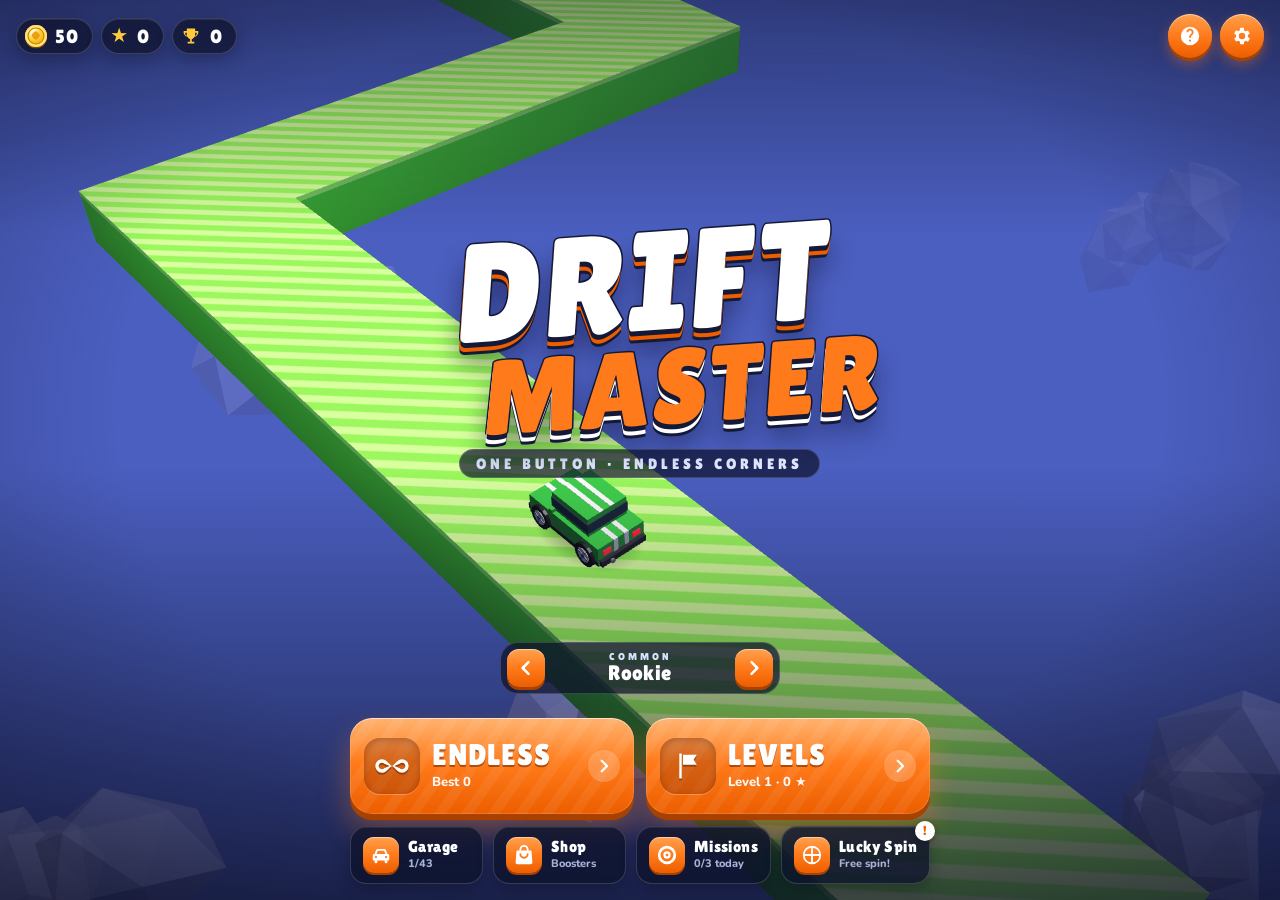
==== commit 789d3940: "Remove the inside-corner fillet pieces Corners are plain right angles again: no chamfer geometry or " ====
--- a/drift-master.html
+++ b/drift-master.html
@@ -1218,8 +1218,6 @@
  * Track
  * ========================================================================= */
 const ROAD_W = 2.25, ROAD_T = 0.85, UV_SCALE = 1 / 1.5;
-// inside-corner chamfer: extra road that forgives drifting slightly too early
-const FILLET = 0.75;
 const DIRS = [{ x: 0, z: -1, ang: HALF_PI }, { x: 1, z: 0, ang: 0 }]; // 0 = release (up-left), 1 = hold (up-right)
 
 class Segment {
@@ -1235,7 +1233,7 @@
     this.theme = theme;
     this.wave = null;
     if (opts.wave) {
-      const a = ROAD_W / 2 + FILLET + 0.2, b = len - ROAD_W / 2 - FILLET - 0.2;
+      const a = ROAD_W / 2 + 0.2, b = len - ROAD_W / 2 - 0.2;
       if (b - a > 3) this.wave = { a, b, n: opts.wave.n, A: opts.wave.A };
     }
     this.coins = [];
@@ -1243,24 +1241,9 @@
     // the next segment always attaches to this side of the far corner square
     this.attachSide = dir === 0 ? 1 : -1;
     this.hasNext = !opts.last;
-    // the previous segment's inside-corner fillet touches this side near our start
-    const pu = DIRS[1 - dir];
-    this.innerSide = Math.sign(-(pu.x * this.px + pu.z * this.pz));
-    if (this.hasNext) {
-      // fillet triangle at our far corner: Q is the inside corner, A back along us, B along the next segment
-      const nu = DIRS[1 - dir], hw = ROAD_W / 2;
-      this.fq = [this.ex - this.ux * hw + nu.x * hw, this.ez - this.uz * hw + nu.z * hw];
-      this.fu = [-this.ux, -this.uz]; this.fv = [nu.x, nu.z];
-    }
-  }
-  inFillet(x, z) {
-    if (!this.fq) return false;
-    const dx = x - this.fq[0], dz = z - this.fq[1];
-    const a = dx * this.fu[0] + dz * this.fu[1], b = dx * this.fv[0] + dz * this.fv[1];
-    return a >= 0 && b >= 0 && a + b <= FILLET;
   }
   local(x, z) { const dx = x - this.sx, dz = z - this.sz; return [dx * this.ux + dz * this.uz, dx * this.px + dz * this.pz]; }
-  contains(x, z) { const l = this.local(x, z); return (l[0] >= this.s0 && l[0] <= this.s1 && Math.abs(l[1]) <= ROAD_W / 2) || this.inFillet(x, z); }
+  contains(x, z) { const l = this.local(x, z); return (l[0] >= this.s0 && l[0] <= this.s1 && Math.abs(l[1]) <= ROAD_W / 2) ; }
   height(s) {
     const w = this.wave;
     if (!w || s <= w.a || s >= w.b) return 0;
@@ -1285,8 +1268,7 @@
     for (let i = 0; i <= n; i++) ss.push(seg.s0 + (seg.s1 - seg.s0) * i / n);
   } else { ss.push(seg.s0, seg.s1); }
   const splits = [];
-  if (corner !== null) splits.push(corner, corner - FILLET);
-  if (seg.index > 0) splits.push(hw + FILLET);
+  if (corner !== null) splits.push(corner);
   for (const sp of splits) if (sp > seg.s0 + 1e-6 && sp < seg.s1 - 1e-6 && !ss.some(v => Math.abs(v - sp) < 1e-6)) ss.push(sp);
   ss.sort((a, b) => a - b);
   const white = { r: 1, g: 1, b: 1 };
@@ -1305,11 +1287,9 @@
   };
   for (const l of [-hw, hw]) {
     const attach = seg.hasNext && Math.sign(l) === seg.attachSide;
-    const inner = seg.index > 0 && Math.sign(l) === seg.innerSide;
     for (let k = 0; k < ss.length - 1; k++) {
       const sa = ss[k], sb = ss[k + 1];
-      if (attach && sa >= corner - FILLET - 1e-6) continue;   // against the next segment / under our fillet
-      if (inner && sb <= hw + FILLET + 1e-6) continue;          // under the previous segment's fillet
+      if (attach && sa >= corner - 1e-6) continue; // buried against the next segment
       wall(seg.wx(sa, l), seg.wz(sa, l), seg.height(sa), seg.wx(sb, l), seg.wz(sb, l), seg.height(sb));
     }
   }
@@ -1318,24 +1298,12 @@
     const h = seg.height(sc);
     wall(seg.wx(sc, -hw), seg.wz(sc, -hw), h, seg.wx(sc, hw), seg.wz(sc, hw), h);
   }
-  // inside-corner fillet: a flat triangle of road plus its chamfered wall
-  let filletTop = 0;
-  if (seg.fq) {
-    const [qx, qz] = seg.fq, ax = qx + seg.fu[0] * FILLET, az = qz + seg.fu[1] * FILLET, bx = qx + seg.fv[0] * FILLET, bz = qz + seg.fv[1] * FILLET;
-    const tri = [[qx, 0, qz], [ax, 0, az], [bx, 0, bz]];
-    const filletPos = [], filletUv = [], filletCol = [];
-    for (const v of tri) { filletPos.push(...v); filletUv.push(v[0] * UV_SCALE, v[2] * UV_SCALE); filletCol.push(1, 1, 1); }
-    // insert the triangle into the top group
-    pos.splice(topCount * 3, 0, ...filletPos); uv.splice(topCount * 2, 0, ...filletUv); col.splice(topCount * 3, 0, ...filletCol);
-    filletTop = 3;
-    wall(ax, az, 0, bx, bz, 0);
-  }
   const geo = new T.BufferGeometry();
   geo.setAttribute('position', new T.Float32BufferAttribute(pos, 3));
   geo.setAttribute('uv', new T.Float32BufferAttribute(uv, 2));
   geo.setAttribute('color', new T.Float32BufferAttribute(col, 3));
-  geo.addGroup(0, topCount + filletTop, 0);
-  geo.addGroup(topCount + filletTop, pos.length / 3 - topCount - filletTop, 1);
+  geo.addGroup(0, topCount, 0);
+  geo.addGroup(topCount, pos.length / 3 - topCount, 1);
   geo.computeVertexNormals();
   const mesh = new T.Mesh(geo, [th.top, th.sideMat]);
   mesh.receiveShadow = true;
@@ -1461,8 +1429,7 @@
  * every pair of switch times (tools/min-length-table.js, HW=1.125 TB=4.8
  * TK=0.3 GR=9.5): up to speed 8.5 any length works, above it a band of short
  * lengths gets too tight, and above 11.5 nothing does, so speed caps there.
- * Each speed is rounded up to the next bracket and a margin added. The corner
- * fillets only ever add road, so they can only make a corner easier. */
+ * Each speed is rounded up to the next bracket and a margin added. */
 const MIN_LEN_TABLE = [[8.5, 2.0], [9, 2.5], [9.5, 3.0], [10, 3.0], [10.5, 3.5], [11, 3.5], [11.5, 4.0]];
 function minLenFor(v) {
   let L = 3.0; // visual minimum
@@ -1550,7 +1517,7 @@
   // dropped entirely, so there are never stray groups of one or two.
   if (R() < (runState.coinRush ? 0.95 : 0.8)) {
     const hw = ROAD_W / 2, sp = 0.6;
-    const sA = hw + FILLET + 0.6, sB = len - hw - 0.4;
+    const sA = hw + 1.35, sB = len - hw - 0.4;
     const n = Math.min(Math.floor((sB - sA) / sp) + 1, len > 9 ? 8 : 6);
     if (n >= 3) {
       const start = sA + ((sB - sA) - (n - 1) * sp) * (0.3 + R() * 0.4);
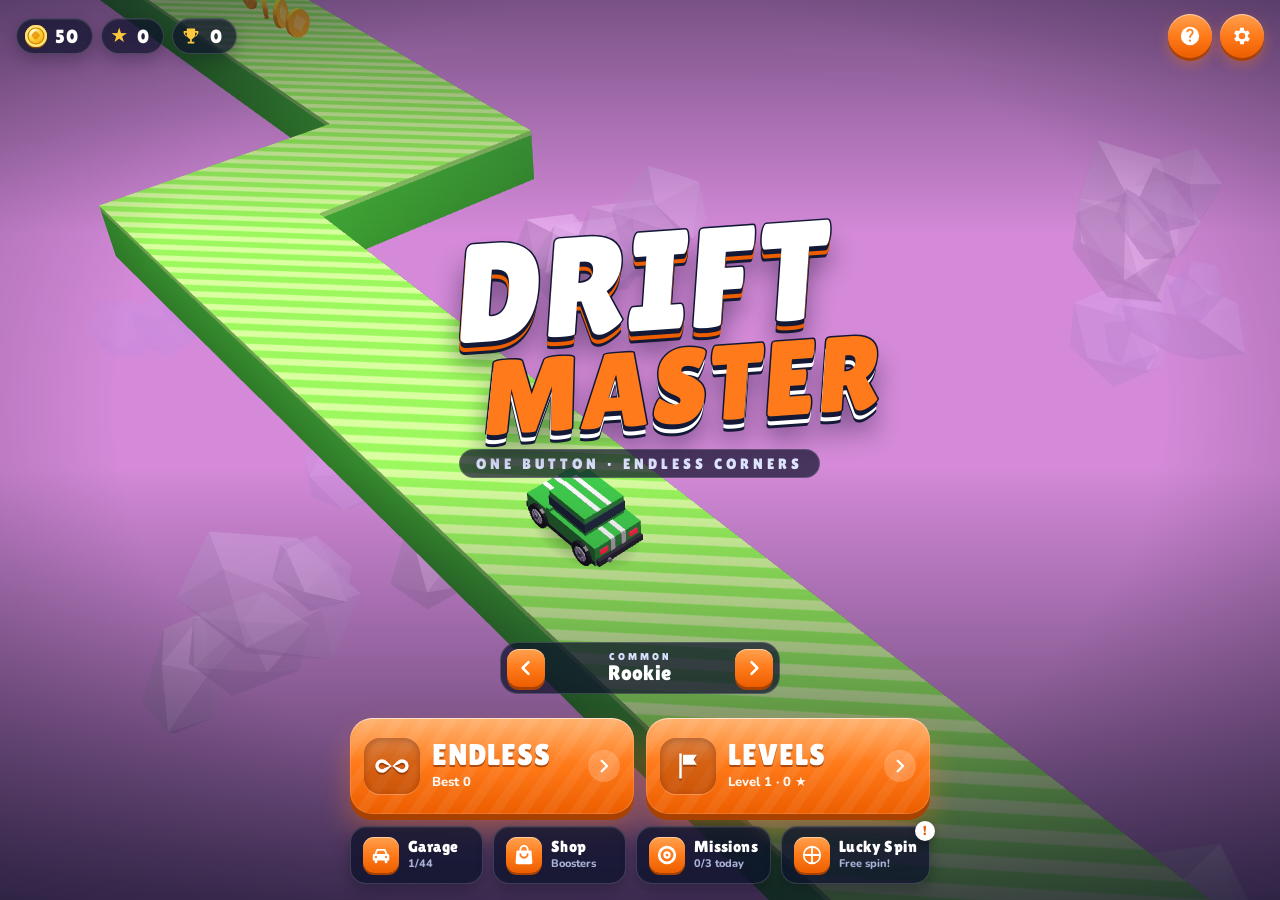
==== commit b44c1bb4: "Add Nightfin: a jet-age bubble-top roadster Original design in a 1960s concept-car style: gloss blac" ====
--- a/drift-master.html
+++ b/drift-master.html
@@ -2299,6 +2299,98 @@
         core.scale.setScalar(0.3 + Math.sin(cc.t * 6) * 0.04); core.scale.y = 0.1;
       });
     } },
+  { id: 'nightfin', name: 'Nightfin', price: 3500, tier: 5, desc: 'A jet-age bubble-top roadster: gloss black, red pinstripes, turbine tail.',
+    build(k) {
+      k.L = 1.6;
+      // glossy paint and chrome get their own shiny materials
+      const paint = new T.MeshPhongMaterial({ color: 0x15151d, flatShading: true, shininess: 70, specular: 0x3a3a4a });
+      const red = new T.MeshPhongMaterial({ color: 0xff2a22, flatShading: true, shininess: 80, specular: 0x553333, emissive: 0x550000 });
+      const chrome = new T.MeshPhongMaterial({ color: 0xd8dce6, flatShading: true, shininess: 140, specular: 0xffffff });
+      const P = { m: paint }, R = { m: red }, C = { m: chrome };
+      const y0 = 0.08, W = 0.6, hw = W / 2;
+      // long low body, sculpted from overlapping slabs
+      k.box(1.5, 0.15, W, '', 0, y0 + 0.075, 0, P);                           // main tub
+      k.box(1.5, 0.05, W + 0.01, '#1d1d24', 0, y0 + 0.02, 0);                   // dark sill
+      k.box(0.62, 0.08, 0.5, '', 0.42, y0 + 0.17, 0, { m: paint, rz: -0.07 }); // hood sloping to the nose
+      k.box(0.6, 0.035, 0.07, '', 0.42, y0 + 0.215, 0, { m: paint, rz: -0.07 }); // hood centre ridge
+      k.box(0.22, 0.13, W - 0.04, '', 0.72, y0 + 0.08, 0, P);                   // nose
+      for (const s of [-1, 1]) {
+        k.box(1.42, 0.1, 0.09, '', -0.02, y0 + 0.19, s * (hw - 0.03), P);        // raised side pods
+        k.box(0.3, 0.08, 0.1, '', 0.48, y0 + 0.2, s * (hw - 0.03), { m: paint, rz: -0.18 }); // pod tapering into the nose
+      }
+      k.box(0.46, 0.07, W - 0.1, '', -0.5, y0 + 0.19, 0, P);                    // rear deck
+      // cockpit: dark tub with two red seats under twin bubble canopies
+      k.box(0.44, 0.04, W - 0.16, '#101016', -0.05, y0 + 0.2, 0);
+      for (const s of [-1, 1]) {
+        k.box(0.12, 0.04, 0.16, '', -0.08, y0 + 0.24, s * 0.12, R);
+        k.box(0.04, 0.12, 0.16, '', -0.16, y0 + 0.29, s * 0.12, R);
+        k.cyl(0.035, 0.035, 0.01, '#1d1d24', 0.06, y0 + 0.3, s * 0.12, { axis: 'x', seg: 10, rz: 0.5 }); // steering wheel
+      }
+      const glass = new T.MeshPhongMaterial({ color: 0xbfe6ff, transparent: true, opacity: 0.32, shininess: 150, specular: 0xffffff, depthWrite: false, side: T.DoubleSide });
+      for (const s of [-1, 1]) {
+        const b = k.sphere(0.5, '', -0.06, y0 + 0.215, s * 0.13, 0.5, 0.34, 0.22, { half: true, seg: 16, m: glass });
+        b.castShadow = false;
+        k.box(0.26, 0.012, 0.012, '', -0.06, y0 + 0.218, s * 0.13 + s * 0.11, C); // canopy rim
+      }
+      k.box(0.06, 0.07, 0.04, '', 0.18, y0 + 0.24, 0, C);                        // centre windscreen post
+      // swept tail fins with red leading edges
+      for (const s of [-1, 1]) {
+        // a long, low fin that rises toward the tail, plus a taller trailing tip
+        k.box(0.62, 0.08, 0.04, '', -0.47, y0 + 0.26, s * (hw - 0.04), { m: paint, rz: 0.14 });
+        k.box(0.22, 0.09, 0.035, '', -0.7, y0 + 0.31, s * (hw - 0.04), { m: paint, rz: 0.38 });
+        k.box(0.64, 0.014, 0.045, '', -0.47, y0 + 0.302, s * (hw - 0.04), { m: red, rz: 0.14 });
+        k.box(0.24, 0.014, 0.04, '', -0.7, y0 + 0.36, s * (hw - 0.04), { m: red, rz: 0.38 });
+      }
+      // front intakes: dark recesses framed in red
+      for (const s of [-1, 1]) {
+        const z = s * 0.15;
+        k.box(0.012, 0.07, 0.17, '#08080c', 0.835, y0 + 0.08, z);
+        k.box(0.014, 0.012, 0.19, '', 0.838, y0 + 0.12, z, R);
+        k.box(0.014, 0.012, 0.19, '', 0.838, y0 + 0.04, z, R);
+        k.box(0.014, 0.09, 0.012, '', 0.838, y0 + 0.08, z + 0.09, R);
+        k.box(0.014, 0.09, 0.012, '', 0.838, y0 + 0.08, z - 0.09, R);
+        k.cyl(0.028, 0.028, 0.02, '#fffbe6', 0.8, y0 + 0.165, s * 0.21, { axis: 'x', seg: 10, e: '#fff1a8', ei: 0.9 }); // headlight
+      }
+      // red pinstripes along the body, around the arches and down the hood
+      for (const s of [-1, 1]) {
+        const z = s * (hw + 0.006);
+        k.box(1.48, 0.014, 0.008, '', -0.01, y0 + 0.155, z, R);
+        k.box(1.2, 0.012, 0.008, '', -0.05, y0 + 0.235, s * (hw - 0.03 + 0.047), R);
+        for (const ax of [0.5, -0.5]) {
+          k.box(0.12, 0.012, 0.008, '', ax - 0.1, y0 + 0.1, z, { m: red, rz: 0.9 });
+          k.box(0.12, 0.012, 0.008, '', ax + 0.1, y0 + 0.1, z, { m: red, rz: -0.9 });
+        }
+      }
+      k.box(0.6, 0.006, 0.02, '', 0.42, y0 + 0.235, 0, { m: red, rz: -0.07 });
+      // chrome side pipes and rear details
+      for (const s of [-1, 1]) k.cyl(0.022, 0.022, 0.62, '', 0.02, y0 + 0.02, s * (hw + 0.025), { axis: 'x', seg: 8, m: chrome });
+      k.box(0.03, 0.02, W - 0.1, '', -0.76, y0 + 0.05, 0, C);
+      k.tail(0.02, 0.05, 0.1, -0.77, y0 + 0.12, 0.2); k.tail(0.02, 0.05, 0.1, -0.77, y0 + 0.12, -0.2);
+      // turbine exhaust with a glowing core and a speed-reactive flame
+      k.cyl(0.075, 0.085, 0.1, '', -0.78, y0 + 0.17, 0, { axis: 'x', seg: 14, m: chrome });
+      const core = new T.MeshBasicMaterial({ color: 0xff7a1a });
+      k.cyl(0.055, 0.055, 0.012, '', -0.832, y0 + 0.17, 0, { axis: 'x', seg: 14, m: core });
+      const flame = k.group(-0.84, y0 + 0.17, 0);
+      const fm = new T.MeshBasicMaterial({ color: 0xffa040, transparent: true, opacity: 0.8 });
+      k.cyl(0.05, 0.0, 0.22, '', -0.11, 0, 0, { axis: 'x', seg: 10, parent: flame, m: fm }).rotation.z = -HALF_PI;
+      // flashing beacon and a springy antenna on the rear deck
+      k.cyl(0.03, 0.03, 0.02, '#2a2a34', -0.42, y0 + 0.235, 0, { seg: 10 });
+      k.flasher(0.045, 0.05, 0.045, -0.42, y0 + 0.27, 0, '#ff2a22', '#3a0505', 0);
+      const ant = k.group(-0.6, y0 + 0.23, -0.18);
+      k.box(0.008, 0.32, 0.008, '', 0, 0.16, 0, { parent: ant, m: chrome });
+      k.exhaust = null;
+      k.wheels4(0.5, 0.5, hw - 0.02, 0.145, 0.13, { hub: '#d8dce6', hub2: '#9aa0ad', cap: '#ff2a22', wall: '#2a2a32' });
+      let ax = 0, av = 0;
+      k.anims.push((c, dt) => {
+        const sp = Math.min(1, c.speed / 10);
+        flame.scale.set(0.35 + sp * 0.9 + Math.random() * 0.2, 0.85 + Math.random() * 0.2, 0.85 + Math.random() * 0.2);
+        fm.opacity = 0.5 + sp * 0.35 + Math.random() * 0.15;
+        core.color.setRGB(1, 0.42 + Math.sin(c.t * 9) * 0.08, 0.1);
+        av += (-ax * 55 - av * 3 + c.lean * 35) * dt; ax += av * dt;
+        ant.rotation.x = clamp(ax, -0.7, 0.7);
+        ant.rotation.z = Math.min(0.35, c.speed * 0.03);
+      });
+    } },
   { id: 'prism', name: 'Prism', price: 3000, tier: 5, desc: 'Every colour at once. The rarest ride on the road.',
     build(k) {
       const paint = new T.MeshPhongMaterial({ color: 0xff0000, flatShading: true, shininess: 100, specular: 0xffffff, emissive: 0x000000 });
@@ -3896,7 +3988,8 @@
   hotrod: ['Pumping pistons', 'Side pipes'], dune: ['Flapping flag', 'Roll cage'], lowrider: ['Hydraulic hops'],
   stomper: ['Bouncy suspension', 'Giant wheels'], party: ['Disco lights', 'Disco ball'], synth: ['Pulsing underglow'],
   robo: ['Scanning visor', 'Springy antenna'], wedge: ['Neon trim'], rocket: ['Rocket flame'], hover: ['Hovers', 'Glowing pads'],
-  lava: ['Glowing cracks'], aurum: ['Solid gold'], ghost: ['See-through shell'], prism: ['Colour-shifting paint', 'Underglow']
+  lava: ['Glowing cracks'], aurum: ['Solid gold'], ghost: ['See-through shell'], prism: ['Colour-shifting paint', 'Underglow'],
+  nightfin: ['Twin bubble canopies', 'Turbine flame', 'Red pinstripes', 'Flashing beacon']
 };
 const garage = { scene: new T.Scene(), cam: new T.PerspectiveCamera(34, 1, 0.1, 100), holder: new T.Group(), idx: 0, model: null, active: false, rot: 0.6, pop: 1, thumbs: null, filter: 'all', drag: null, dragT: -9 };
 (function buildGarage() {
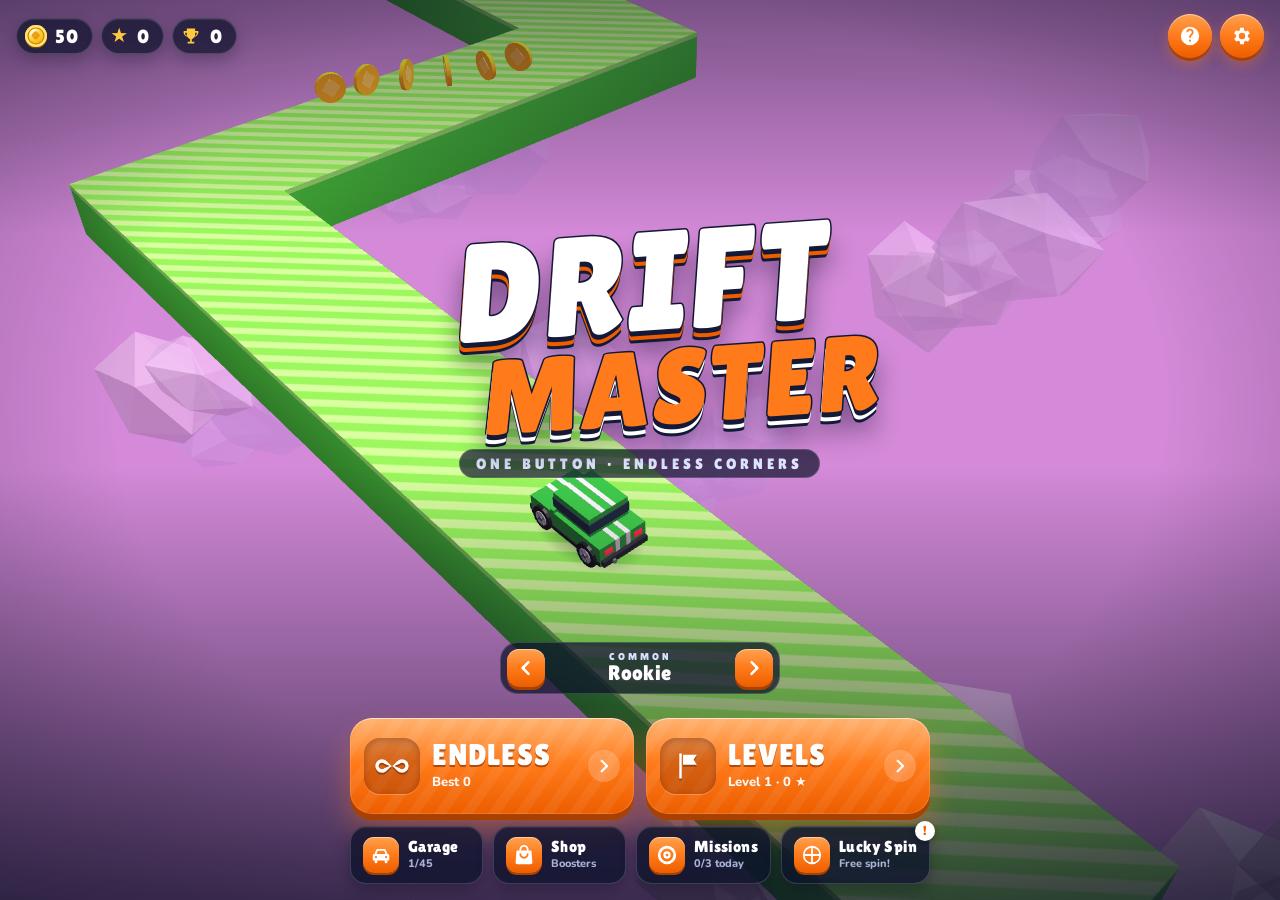
==== commit 3dbf6cb9: "Add Ridgeback: a lowered crew-cab pickup Original compact pickup design: metallic blue paint, four-d" ====
--- a/drift-master.html
+++ b/drift-master.html
@@ -2391,6 +2391,55 @@
         ant.rotation.z = Math.min(0.35, c.speed * 0.03);
       });
     } },
+  { id: 'ridgeback', name: 'Ridgeback', price: 950, tier: 3, desc: 'Lowered crew-cab pickup in deep metallic blue, riding on black wheels.',
+    build(k) {
+      k.L = 1.42;
+      const paint = new T.MeshPhongMaterial({ color: 0x1f6fe0, flatShading: true, shininess: 70, specular: 0x34466e });
+      const P = { m: paint }, BL = '#17171e', TINT = '#1c2430';
+      const L = 1.42, W = 0.62, hw = W / 2, y0 = 0.07, bh = 0.22, top = y0 + bh;
+      // lower body, slightly tucked rocker and a crisp shoulder line
+      k.box(L, bh, W, '', 0, y0 + bh / 2, 0, P);
+      k.box(L * 0.99, 0.045, W + 0.012, BL, 0, y0 + 0.025, 0);
+      k.box(L - 0.1, 0.018, W + 0.008, '', -0.02, top - 0.03, 0, P);
+      // hood rising gently to the windscreen
+      k.box(0.36, 0.06, W - 0.04, '', 0.5, top + 0.02, 0, { m: paint, rz: -0.06 });
+      // crew cab: four doors, tinted glass, black B-pillar
+      const cx = 0.04, cl = 0.66, ch = 0.25, cw = W * 0.88;
+      k.box(cl, ch, cw, '', cx, top + ch / 2, 0, P);
+      k.box(cl - 0.04, ch * 0.55, cw + 0.014, TINT, cx - 0.01, top + ch * 0.5, 0);
+      k.box(0.03, ch * 0.57, cw + 0.018, BL, cx + 0.01, top + ch * 0.5, 0);          // B-pillar
+      k.box(0.1, ch * 0.62, cw * 0.92, TINT, cx + cl / 2 + 0.02, top + ch * 0.45, 0, { rz: -0.55 }); // raked windscreen
+      k.box(cl + 0.02, 0.025, cw + 0.004, '', cx, top + ch + 0.005, 0, P);           // roof cap
+      for (const sd of [-1, 1]) {
+        const z = sd * (hw + 0.004);
+        // door seams and handles
+        k.box(0.006, bh * 0.85, 0.006, BL, cx + 0.02, y0 + bh * 0.55, z);
+        k.box(0.006, bh * 0.85, 0.006, BL, cx + cl / 2 - 0.01, y0 + bh * 0.55, z);
+        k.box(0.006, bh * 0.85, 0.006, BL, cx - cl / 2 + 0.02, y0 + bh * 0.55, z);
+        k.box(0.05, 0.012, 0.01, '#c9ccd6', cx + 0.12, top - 0.05, z);
+        k.box(0.05, 0.012, 0.01, '#c9ccd6', cx - 0.18, top - 0.05, z);
+        // mirrors and black fender vents
+        k.box(0.05, 0.04, 0.05, BL, cx + cl / 2 - 0.05, top + 0.05, sd * (cw / 2 + 0.035));
+        k.box(0.03, 0.07, 0.008, BL, 0.4, y0 + bh * 0.62, z);
+      }
+      // short bed with walls, liner and tailgate
+      const bx = -0.5, bw = 0.42;
+      for (const sd of [-1, 1]) k.box(bw, 0.13, 0.03, '', bx, top + 0.06, sd * (hw - 0.015), P);
+      k.box(bw, 0.01, W - 0.06, BL, bx, top + 0.005, 0);
+      k.box(0.03, 0.13, W - 0.02, '', -L / 2 + 0.015, top + 0.06, 0, P);
+      k.box(0.006, 0.02, 0.18, BL, -L / 2 - 0.002, top + 0.07, 0);                   // tailgate handle
+      // front: black grille band with a slim LED light bar and lamps
+      k.box(0.012, 0.09, W * 0.8, BL, L / 2 + 0.004, y0 + bh * 0.58, 0);
+      k.box(0.014, 0.012, W * 0.82, '#fffbe6', L / 2 + 0.008, top - 0.012, 0, { e: '#fff1a8', ei: 1 });
+      for (const sd of [-1, 1]) k.box(0.016, 0.05, 0.1, '#fffbe6', L / 2 + 0.008, top - 0.04, sd * 0.24, { e: '#fff1a8', ei: 0.9 });
+      k.box(0.05, 0.06, W * 0.98, BL, L / 2 + 0.02, y0 + 0.04, 0);
+      k.box(0.05, 0.06, W * 0.98, BL, -L / 2 - 0.02, y0 + 0.04, 0);
+      // tall rear lamps
+      for (const sd of [-1, 1]) k.tail(0.02, 0.1, 0.06, -L / 2 - 0.006, top - 0.02, sd * 0.25);
+      k.pipe(-L / 2 - 0.03, y0 + 0.04, -W * 0.27);
+      // big black multi-spoke wheels, low ride
+      k.wheels4(L * 0.33, L * 0.32, hw - 0.03, 0.16, 0.14, { hub: '#202028', hub2: '#34343e', cap: '#4a4a56', wall: '#121218' });
+    } },
   { id: 'prism', name: 'Prism', price: 3000, tier: 5, desc: 'Every colour at once. The rarest ride on the road.',
     build(k) {
       const paint = new T.MeshPhongMaterial({ color: 0xff0000, flatShading: true, shininess: 100, specular: 0xffffff, emissive: 0x000000 });
@@ -3989,6 +4038,7 @@
   stomper: ['Bouncy suspension', 'Giant wheels'], party: ['Disco lights', 'Disco ball'], synth: ['Pulsing underglow'],
   robo: ['Scanning visor', 'Springy antenna'], wedge: ['Neon trim'], rocket: ['Rocket flame'], hover: ['Hovers', 'Glowing pads'],
   lava: ['Glowing cracks'], aurum: ['Solid gold'], ghost: ['See-through shell'], prism: ['Colour-shifting paint', 'Underglow'],
+  ridgeback: ['Crew cab', 'Short bed', 'Lowered stance', 'LED light bar'],
   nightfin: ['Twin bubble canopies', 'Turbine flame', 'Red pinstripes', 'Flashing beacon']
 };
 const garage = { scene: new T.Scene(), cam: new T.PerspectiveCamera(34, 1, 0.1, 100), holder: new T.Group(), idx: 0, model: null, active: false, rot: 0.6, pop: 1, thumbs: null, filter: 'all', drag: null, dragT: -9 };
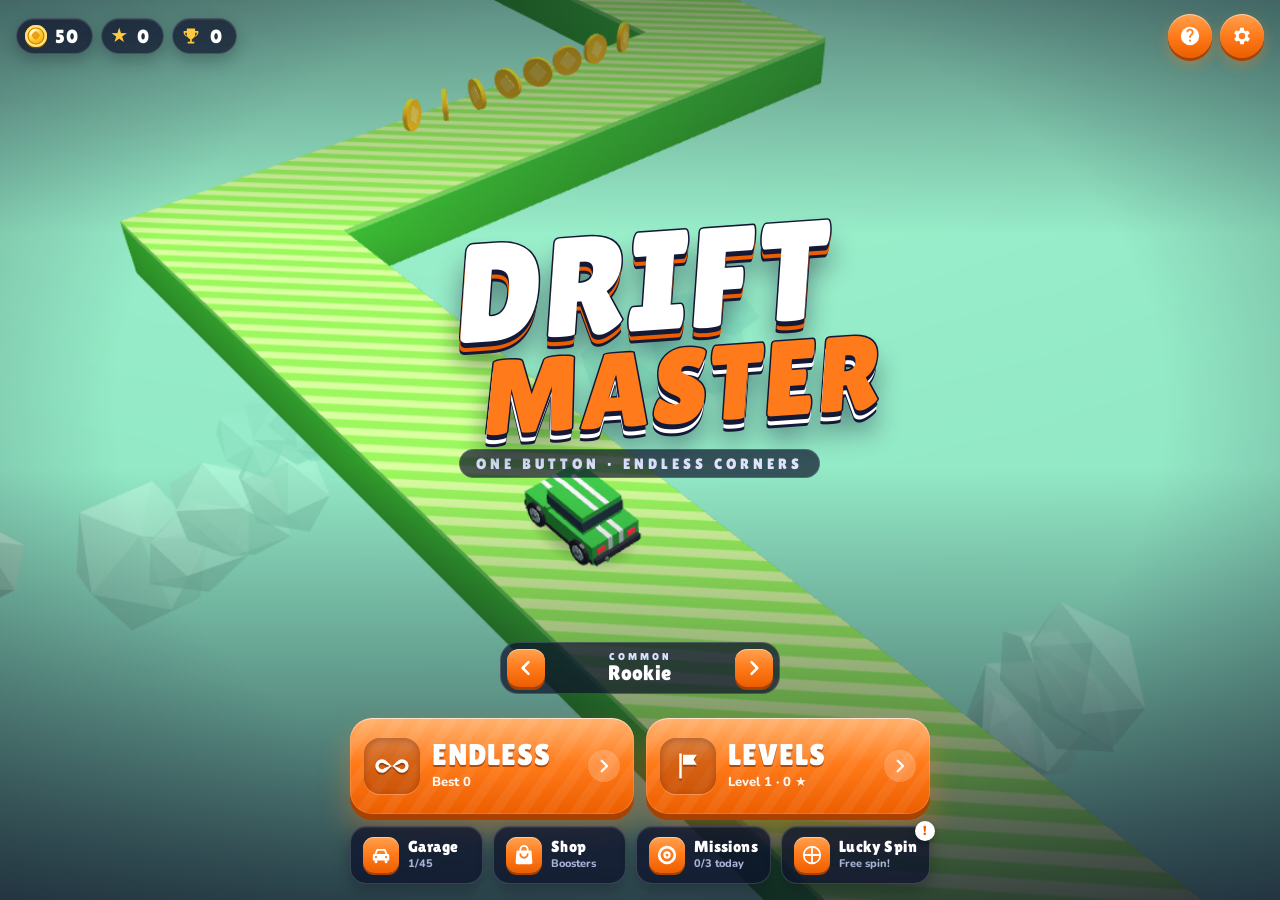
==== commit 89464c72: "Tune core mechanics, polish visuals, and speed up rendering Mechanics - Resuming from pause goes thr" ====
--- a/drift-master.html
+++ b/drift-master.html
@@ -522,6 +522,10 @@
 .item-ico.chest svg { color: var(--gold); }
 @media (max-width: 520px) { .menu-nav { grid-template-columns: repeat(4, 1fr); gap: 6px; } .nav-btn span { font-size: 11.5px; } }
 
+/* fall: a brief darkening pulse at the screen edges */
+#vignette.pulse { animation: vgPulse .9s ease-out; }
+@keyframes vgPulse { 0% { box-shadow: inset 0 0 0 0 rgba(20, 0, 30, 0); } 25% { box-shadow: inset 0 0 160px 40px rgba(30, 0, 40, .55); } 100% { box-shadow: inset 0 0 0 0 rgba(20, 0, 30, 0); } }
+
 </style>
 </head>
 <body>
@@ -857,7 +861,8 @@
 const easeOutBack = t => { const c1 = 1.5, c3 = c1 + 1; return 1 + c3 * Math.pow(t - 1, 3) + c1 * Math.pow(t - 1, 2); };
 const $ = s => document.querySelector(s);
 const $$ = s => Array.from(document.querySelectorAll(s));
-const fmt = n => Math.floor(n).toLocaleString('en-US');
+const NUMF = new Intl.NumberFormat('en-US');
+const fmt = n => NUMF.format(Math.floor(n));
 
 /* =========================================================================
  * Save data
@@ -962,8 +967,11 @@
     sfx.gain.setTargetAtTime(save.settings.sfx ? 1 : 0, t, 0.02);
     music.gain.setTargetAtTime(save.settings.music ? 0.3 : 0, t, 0.4);
   }
+  let engLast = 0, engOn = false;
   function engine(on, speed, slip) {
     if (!ctx) return;
+    if (on === engOn && ctx.currentTime - engLast < 0.066) return;
+    engLast = ctx.currentTime; engOn = on;
     const t = ctx.currentTime;
     const f = 42 + speed * 6.5 + slip * 25;
     eng1.frequency.setTargetAtTime(f, t, 0.06);
@@ -1094,19 +1102,21 @@
   { name: 'Aurora', top: '#2fb9a6', mid: '#56d6b5', bot: '#8fe6c4', cloud: '#e5fff6' }
 ];
 const skyUniforms = { top: { value: new T.Color(SKIES[0].top) }, mid: { value: new T.Color(SKIES[0].mid) }, bot: { value: new T.Color(SKIES[0].bot) }, time: { value: 0 } };
-const sky = new T.Mesh(new T.SphereGeometry(320, 32, 20), new T.ShaderMaterial({
+const sky = new T.Mesh(new T.SphereGeometry(320, 40, 24), new T.ShaderMaterial({
   uniforms: skyUniforms, side: T.BackSide, depthWrite: false, fog: false,
-  vertexShader: 'varying vec3 vP; void main(){ vP = normalize(position); gl_Position = projectionMatrix * modelViewMatrix * vec4(position, 1.0); }',
-  fragmentShader: [
-    'uniform vec3 top; uniform vec3 mid; uniform vec3 bot; uniform float time; varying vec3 vP;',
+  // all the colour work happens per vertex; the fragment shader only writes the
+  // interpolated colour, which keeps this full-screen pass cheap on weak GPUs
+  vertexShader: [
+    'uniform vec3 top; uniform vec3 mid; uniform vec3 bot; varying vec3 vC;',
     'void main(){',
-    '  float h = vP.y;',
+    '  vec3 d = normalize(position); float h = d.y;',
     '  vec3 c = h > 0.0 ? mix(mid, top, smoothstep(0.0, 0.55, h)) : mix(mid, bot, smoothstep(0.0, 0.35, -h));',
-    '  float band = sin(h * 140.0 + time * 0.4) * 0.5 + 0.5;',
-    '  c += (band - 0.5) * 0.018 * (1.0 - smoothstep(0.0, 0.5, abs(h + 0.08)));',
-    '  gl_FragColor = vec4(c, 1.0);',
+    '  float s = max(dot(d, normalize(vec3(0.62, 0.16, -0.77))), 0.0);',
+    '  c += vec3(1.0, 0.86, 0.6) * (pow(s, 24.0) * 0.55 + pow(s, 4.0) * 0.12);', // warm sun glow
+    '  vC = c; gl_Position = projectionMatrix * modelViewMatrix * vec4(position, 1.0);',
     '}'
-  ].join('\n')
+  ].join('\n'),
+  fragmentShader: 'varying vec3 vC; void main(){ gl_FragColor = vec4(vC, 1.0); }'
 }));
 sky.renderOrder = -10;
 scene.add(sky);
@@ -1123,7 +1133,7 @@
 
 function applyQuality() {
   gfx = GFX[save.settings.gfx] || GFX.medium;
-  renderer.setPixelRatio(Math.min(window.devicePixelRatio || 1, gfx.ratio));
+  renderer.setPixelRatio(Math.min(window.devicePixelRatio || 1, gfx.ratio) * (typeof adapt === 'object' ? adapt.scale : 1));
   renderer.shadowMap.enabled = gfx.shadows;
   sun.castShadow = gfx.shadows;
   scene.traverse(o => { if (o.material) [].concat(o.material).forEach(m => { m.needsUpdate = true; }); });
@@ -1243,6 +1253,7 @@
     this.hasNext = !opts.last;
   }
   local(x, z) { const dx = x - this.sx, dz = z - this.sz; return [dx * this.ux + dz * this.uz, dx * this.px + dz * this.pz]; }
+  containsLip(x, z, m) { const l = this.local(x, z); return l[0] >= this.s0 - m && l[0] <= this.s1 + m && Math.abs(l[1]) <= ROAD_W / 2 + m; }
   contains(x, z) { const l = this.local(x, z); return (l[0] >= this.s0 && l[0] <= this.s1 && Math.abs(l[1]) <= ROAD_W / 2) ; }
   height(s) {
     const w = this.wave;
@@ -1342,6 +1353,7 @@
     const c = coinList[i];
     let y, rot, sc = 1;
     if (c.state === 0) {
+      if (Math.abs(c.x - car.rx) + Math.abs(c.z - car.rz) > 60) continue; // beyond the fog: skip
       y = c.y + Math.sin(time * 3 + c.phase) * 0.06;
       rot = time * 3.2 + c.phase;
     } else {
@@ -1361,13 +1373,16 @@
     n++;
   }
   coinOuter.count = coinInner.count = n;
+  // a quick shared glint so the coins catch the light
+  const g = Math.pow(Math.max(0, Math.sin(time * 2.6)), 12);
+  coinMat.emissiveIntensity = 0.45 + g * 0.5; coinInnerMat.emissiveIntensity = 0.4 + g * 0.6;
   coinOuter.instanceMatrix.needsUpdate = coinInner.instanceMatrix.needsUpdate = true;
 }
 
 /* Gold shockwave rings for coin pickups (a small reusable pool of billboards) */
 const ringPool = [];
 const ringGeo = new T.RingGeometry(0.72, 1, 28);
-function coinRing(x, y, z) {
+function coinRing(x, y, z, ground) {
   let r = ringPool.find(o => !o.alive);
   if (!r) {
     if (ringPool.length >= 8) return;
@@ -1377,6 +1392,8 @@
     ringPool.push(r);
   }
   r.alive = true; r.t = 0; r.m.visible = true; r.m.position.set(x, y, z);
+  r.ground = !!ground;
+  r.m.material.color.set(ground ? 0xffffff : 0xffd23f);
 }
 function updateRings(dt) {
   for (const r of ringPool) {
@@ -1384,8 +1401,8 @@
     r.t += dt;
     const k = r.t / 0.38;
     if (k >= 1) { r.alive = false; r.m.visible = false; continue; }
-    r.m.quaternion.copy(camera.quaternion);
-    r.m.scale.setScalar(0.25 + easeOutCubic(k) * 0.85);
+    if (r.ground) { r.m.rotation.set(-HALF_PI, 0, 0); r.m.scale.setScalar(0.4 + easeOutCubic(k) * 1.6); }
+    else { r.m.quaternion.copy(camera.quaternion); r.m.scale.setScalar(0.25 + easeOutCubic(k) * 0.85); }
     r.m.material.opacity = 0.95 * (1 - k);
   }
 }
@@ -1446,13 +1463,55 @@
 
 function disposeSeg(seg) {
   track.group.remove(seg.group);
-  seg.mesh.geometry.dispose();
+  seg.geo.dispose();
   removeSegCoins(seg);
+  const ch = seg.chunk;
+  if (ch && --ch.alive === 0) {
+    track.group.remove(ch.mesh); ch.mesh.geometry.dispose();
+    if (track.openChunk === ch) track.openChunk = null;
+  }
+}
+/* Road chunks: up to CHUNK_SEGS consecutive segments of the same theme are
+ * merged into one mesh (2 draw calls for the whole chunk instead of 2 per
+ * segment). A chunk is freed once every segment in it has been retired. */
+const CHUNK_SEGS = 6;
+function rebuildChunk(ch) {
+  let nTop = 0, nSide = 0;
+  for (const sg of ch.segs) { nTop += sg.geo.groups[0].count; nSide += sg.geo.groups[1].count; }
+  const N = nTop + nSide;
+  const pos = new Float32Array(N * 3), nor = new Float32Array(N * 3), col = new Float32Array(N * 3), uv = new Float32Array(N * 2);
+  let oT = 0, oS = nTop;
+  const copy = (g, start, count, o) => {
+    const a = g.attributes;
+    pos.set(a.position.array.subarray(start * 3, (start + count) * 3), o * 3);
+    nor.set(a.normal.array.subarray(start * 3, (start + count) * 3), o * 3);
+    col.set(a.color.array.subarray(start * 3, (start + count) * 3), o * 3);
+    uv.set(a.uv.array.subarray(start * 2, (start + count) * 2), o * 2);
+  };
+  for (const sg of ch.segs) {
+    const [t, sd] = sg.geo.groups;
+    copy(sg.geo, t.start, t.count, oT); oT += t.count;
+    copy(sg.geo, sd.start, sd.count, oS); oS += sd.count;
+  }
+  const geo = new T.BufferGeometry();
+  geo.setAttribute('position', new T.BufferAttribute(pos, 3));
+  geo.setAttribute('normal', new T.BufferAttribute(nor, 3));
+  geo.setAttribute('color', new T.BufferAttribute(col, 3));
+  geo.setAttribute('uv', new T.BufferAttribute(uv, 2));
+  geo.addGroup(0, nTop, 0); geo.addGroup(nTop, nSide, 1);
+  geo.computeBoundingSphere();
+  if (ch.mesh) { ch.mesh.geometry.dispose(); ch.mesh.geometry = geo; }
+  else {
+    const th = THEMES[ch.theme];
+    ch.mesh = new T.Mesh(geo, [th.top, th.sideMat]);
+    ch.mesh.receiveShadow = true; ch.mesh.matrixAutoUpdate = false;
+    track.group.add(ch.mesh);
+  }
 }
 function resetTrack(intro, cfg) {
   cfg = cfg || { mode: 'endless' };
   track.segs.forEach(disposeSeg);
-  track.segs = []; track.base = 0;
+  track.segs = []; track.base = 0; track.openChunk = null;
   coinList.length = 0;
   track.mode = cfg.mode; track.level = cfg.level || null; track.finishSeg = null; track.coinTotal = 0;
   track.rng = track.level ? mulberry32(track.level.seed) : Math.random;
@@ -1464,10 +1523,16 @@
   for (let i = 0; i < 40 && Math.hypot(lastSeg().ex, lastSeg().ez) < 110; i++) if (!genNext(0)) break;
 }
 function addSegment(seg) {
-  seg.group = new T.Group();
-  seg.mesh = buildSegmentMesh(seg);
-  seg.group.add(seg.mesh);
+  seg.group = new T.Group(); // holds per-segment decorations (finish arch)
   track.group.add(seg.group);
+  seg.geo = buildSegmentMesh(seg).geometry;
+  let ch = track.openChunk;
+  if (!ch || ch.theme !== seg.theme || ch.segs.length >= CHUNK_SEGS) {
+    ch = track.openChunk = { theme: seg.theme, segs: [], alive: 0, mesh: null };
+  }
+  ch.segs.push(seg); ch.alive++;
+  seg.chunk = ch;
+  rebuildChunk(ch);
   track.segs.push(seg);
   return seg;
 }
@@ -2768,6 +2833,15 @@
   snapCar();
 }
 
+// "wheels on the lip": the centre may poke this far past an edge before the car falls
+const LIP = 0.1;
+function findSegLip(x, z) {
+  for (let i = car.segIdx - 1; i <= car.segIdx + 2; i++) {
+    const s = segAt(i);
+    if (s && s.containsLip(x, z, LIP)) return s;
+  }
+  return null;
+}
 function findSeg(x, z) {
   for (let i = car.segIdx - 1; i <= car.segIdx + 2; i++) {
     const s = segAt(i);
@@ -2830,10 +2904,11 @@
   car.x += car.vx * dt; car.z += car.vz * dt;
   car.dist += car.speed * dt;
 
-  const seg = findSeg(car.x, car.z);
+  const seg = findSeg(car.x, car.z) || findSegLip(car.x, car.z);
   if (!seg) return false;
   car.segIdx = seg.index;
   const loc = seg.local(car.x, car.z);
+  loc[0] = clamp(loc[0], seg.s0, seg.s1);
   // rest on the wheels: in a dip the bumpers would otherwise sink into the road
   const along = (carKit ? carKit.L : 1.1) * 0.4 * Math.cos(car.psi - seg.ang);
   const hc = seg.height(loc[0]), hf = seg.height(loc[0] + along), hr = seg.height(loc[0] - along);
@@ -2860,7 +2935,7 @@
     // perfect-corner check halfway down each segment
     if (!seg.checked && seg.index > 0 && loc[0] > ROAD_W / 2 + Math.min(1.6, (seg.len - ROAD_W / 2) * 0.5)) {
       seg.checked = true;
-      if (Math.abs(loc[1]) < 0.38 && Math.abs(car.psi - seg.ang) < 0.12) onPerfect();
+      if (Math.abs(loc[1]) < ROAD_W * 0.17 && Math.abs(car.psi - seg.ang) < 0.12) onPerfect();
       else runState.combo = 0;
     }
   }
@@ -2888,6 +2963,7 @@
   el.textContent = runState.combo > 1 ? `PERFECT x${runState.combo}  +${bonus * runState.mult}` : `PERFECT  +${bonus * runState.mult}`;
   el.classList.remove('show'); void el.offsetWidth; el.classList.add('show');
   Sound.perfect(runState.combo);
+  coinRing(car.x, car.y + 0.05, car.z, true);
   Missions.event('perfect', runState.combo);
   for (let i = 0; i < 8; i++) Particles.spawn('spark', car.x, car.y + 0.4, car.z, rand(-2, 2), rand(2, 4.5), rand(-2, 2), 0.7, 1.2, 0.4, i % 2 ? 0xffe066 : 0xffffff);
 }
@@ -2924,6 +3000,8 @@
  * ========================================================================= */
 const cam = { pos: new T.Vector3(-6, 10, 6), look: new T.Vector3(), shake: 0, anchor: null, orbit: 0 };
 const OFFSET = new T.Vector3(-6.3, 9.6, 6.3);
+const _camOff = new T.Vector3(), _camWant = new T.Vector3(), _yAxis = new T.Vector3(0, 1, 0);
+cam.roll = 0; cam.baseFov = 40;
 function updateCamera(dt, snap) {
   let tx = car.rx, ty = car.ry, tz = car.rz;
   if (cam.anchor) { tx = cam.anchor.x; ty = cam.anchor.y; tz = cam.anchor.z; }
@@ -2932,15 +3010,15 @@
   const aspect = window.innerWidth / Math.max(1, window.innerHeight);
   let k = 1 + Math.max(0, car.speed - 6.3) * 0.022;
   if (aspect < 1) k *= 1 + (1 - aspect) * 0.75;
-  const off = OFFSET.clone().multiplyScalar(k);
+  const off = _camOff.copy(OFFSET).multiplyScalar(k);
   if (state === 'menu') {
     cam.orbit += dt;
     const a = Math.sin(cam.orbit * 0.13) * 0.42;
-    off.applyAxisAngle(new T.Vector3(0, 1, 0), a);
+    off.applyAxisAngle(_yAxis, a);
     off.multiplyScalar(1.12);
     off.y *= 0.85;
   }
-  const want = new T.Vector3(lx + off.x, ty * 0.5 + off.y, lz + off.z);
+  const want = _camWant.set(lx + off.x, ty * 0.5 + off.y, lz + off.z);
   if (snap) { cam.pos.copy(want); cam.look.set(lx, ty, lz); }
   else {
     cam.pos.x = damp(cam.pos.x, want.x, 5, dt); cam.pos.z = damp(cam.pos.z, want.z, 5, dt); cam.pos.y = damp(cam.pos.y, want.y, 3, dt);
@@ -2952,6 +3030,12 @@
   }
   cam.shake = Math.max(0, cam.shake - dt * 1.4);
   camera.lookAt(cam.look);
+  // lean the view a touch into drifts and widen it with speed
+  const driving = state === 'playing' || state === 'menu';
+  cam.roll = damp(cam.roll, driving ? clamp((car.psi - car.phi) * 0.1, -0.035, 0.035) : 0, 4, dt);
+  camera.rotateZ(cam.roll);
+  const fovT = cam.baseFov + (driving ? clamp((car.speed - 7) * 0.7, 0, 3.2) : 0);
+  if (Math.abs(fovT - camera.fov) > 0.02) { camera.fov = damp(camera.fov, fovT, 3, dt); camera.updateProjectionMatrix(); }
   sky.position.copy(camera.position);
   sun.position.set(cam.look.x + 7, cam.look.y + 16, cam.look.z + 5);
   sun.target.position.copy(cam.look);
@@ -2973,7 +3057,7 @@
     return;
   }
   if (state === 'playing') {
-    const headDone = currentMode === 'level' ? pathPos() >= track.level.len * 0.3 : runState.score >= 300;
+    const headDone = currentMode === 'level' && track.level ? pathPos() >= track.level.len * 0.3 : runState.score >= 300;
     if (autopilot && !autopilotForced && headDone) {
       // hand control back on a straight once the car is lined up
       const seg = segAt(car.segIdx);
@@ -3111,6 +3195,7 @@
   car.yawRate = rand(-1.2, 1.2);
   car.air = false;
   runState.fell = true;
+  const vg = $('#vignette'); vg.classList.remove('pulse'); void vg.offsetWidth; vg.classList.add('pulse');
   cam.anchor = { x: car.x, y: car.y, z: car.z, y0: car.y };
   cam.shake = 0.3;
   // crumbs of road and dust kicked up at the edge
@@ -3179,9 +3264,10 @@
  * ========================================================================= */
 function startRun(mode, level) {
   Sound.ensure();
-  if (mode) currentMode = mode;
-  if (level) currentLevel = level;
   fadeTransition(() => {
+    // switch mode together with the track, never while the old run is still stepping
+    if (mode) currentMode = mode;
+    if (level) currentLevel = level;
     showScreen(null);
     Object.assign(runState, { fell: false, rawCoins: 0, score: 0, bonus: 0, coins: 0, perfects: 0, combo: 0, mult: 1, coinMult: 1, coinRush: false, insurance: false, insuranceUsed: false, headstart: false, revived: false, newBest: false, zone: 0, milestone: 500 });
     // consume boosters
@@ -3374,11 +3460,22 @@
 
 function togglePause(force) {
   if (state === 'paused' && force !== true) {
-    state = pausedFrom; pausedFrom = null;
+    const from = pausedFrom; pausedFrom = null;
     showScreen(null);
     input.hold = false;
-    if (state === 'playing') { steerLock = true; car.lockAng = car.psi; }
     last = performance.now();
+    if (from === 'playing') {
+      // 3-2-1 with the world frozen; hold during it to resume drifting right
+      state = 'countdown'; steerLock = false;
+      let n = 3;
+      const tick = () => {
+        if (state !== 'countdown') return;
+        if (n === 0) { state = 'playing'; toast('GO!'); Sound.go(); return; }
+        toast(String(n)); Sound.tick(); n--;
+        setTimeout(tick, 420);
+      };
+      tick();
+    } else state = from;
     return;
   }
   if (state === 'playing' || state === 'ready') {
@@ -3421,6 +3518,52 @@
  * Per-frame visuals
  * ========================================================================= */
 let hudScoreShown = -1, lastProgress = -1;
+/* Wind streaks at high speed: short lines that rush past the camera (one draw call) */
+const Streaks = (() => {
+  const N = 26, pos = new Float32Array(N * 6), P = [];
+  const geo = new T.BufferGeometry();
+  const attr = new T.BufferAttribute(pos, 3); attr.setUsage(T.DynamicDrawUsage);
+  geo.setAttribute('position', attr);
+  const mat = new T.LineBasicMaterial({ color: 0xffffff, transparent: true, opacity: 0, depthWrite: false, blending: T.AdditiveBlending });
+  const lines = new T.LineSegments(geo, mat);
+  lines.frustumCulled = false; scene.add(lines);
+  for (let i = 0; i < N; i++) P.push({ t: Math.random() });
+  return {
+    update(dt) {
+      const k = state === 'playing' && !car.air ? clamp((car.speed - 8.5) / 3, 0, 1) : 0;
+      mat.opacity = damp(mat.opacity, k * 0.32, 3, dt);
+      lines.visible = mat.opacity > 0.01;
+      if (!lines.visible) return;
+      const vx = Math.cos(car.phi), vz = -Math.sin(car.phi);
+      for (let i = 0; i < N; i++) {
+        const p = P[i];
+        p.t += dt * 1.6;
+        if (p.t >= 1 || p.ox === undefined) { p.t = p.t % 1; p.ox = rand(-5, 5); p.oy = rand(0.2, 3.5); p.oz = rand(-5, 5); }
+        // spawn ahead of the car and slide back past it
+        const d = 8 - p.t * 16, len = 0.9 + car.speed * 0.06;
+        const x = car.rx + p.ox + vx * d, y = car.ry + p.oy, z = car.rz + p.oz + vz * d;
+        pos.set([x, y, z, x - vx * len, y, z - vz * len], i * 6);
+      }
+      attr.needsUpdate = true;
+    }
+  };
+})();
+
+/* Adaptive resolution: if frames run long, render fewer pixels (the main cost
+ * on weak GPUs); creep back up when there is headroom. */
+const adapt = { scale: 1, acc: 0, n: 0 };
+function adaptResolution(rawDt) {
+  if (rawDt > 0.25 || !(state === 'playing' || state === 'menu')) return;
+  adapt.acc += rawDt; adapt.n++;
+  if (adapt.acc < 1.5) return;
+  const avg = adapt.acc / adapt.n;
+  adapt.acc = 0; adapt.n = 0;
+  let next = adapt.scale;
+  if (avg > 1 / 45) next = Math.max(0.6, adapt.scale - 0.1);
+  else if (avg < 1 / 57) next = Math.min(1, adapt.scale + 0.05);
+  if (next !== adapt.scale) { adapt.scale = next; renderer.setPixelRatio(Math.min(window.devicePixelRatio || 1, gfx.ratio) * adapt.scale); resize(); }
+}
+
 let renderAlpha = 0;
 function visualUpdate(dt) {
   // interpolate between the last two physics steps so motion is smooth at any frame rate
@@ -3428,6 +3571,7 @@
   car.rx = lerp(car.px, car.x, a); car.ry = lerp(car.py, car.y, a); car.rz = lerp(car.pz, car.z, a); car.rpsi = lerp(car.ppsi, car.psi, a);
   updateCoins(dt);
   updateRings(dt);
+  Streaks.update(dt);
   Particles.update(dt);
   Skids.update(time);
   updateSky(dt);
@@ -3522,14 +3666,18 @@
 /* =========================================================================
  * HUD & UI helpers
  * ========================================================================= */
+const hudEl = { score: $('#hud-score'), best: $('#hud-best') };
+let hudNext = 0;
 function updateHud(force) {
   const s = Math.floor(runState.score);
+  if (!force && time < hudNext) return;
+  hudNext = time + 0.05;
   if (s !== hudScoreShown || force) {
-    const el = $('#hud-score');
+    const el = hudEl.score;
     if (!force && Math.floor(s / 100) !== Math.floor(hudScoreShown / 100)) { el.classList.add('pop'); setTimeout(() => el.classList.remove('pop'), 150); }
     el.textContent = fmt(s);
     hudScoreShown = s;
-    $('#hud-best').textContent = 'BEST ' + fmt(Math.max(save.best, s));
+    hudEl.best.textContent = 'BEST ' + fmt(Math.max(save.best, s));
   }
 }
 function updateCoinsUI(bump) {
@@ -3548,18 +3696,28 @@
 }
 const projV = new T.Vector3();
 let hudCoinRect = null;
+const popPool = [];
+let popIdx = 0;
+for (let i = 0; i < 8; i++) { const d = document.createElement('div'); d.className = 'coin-pop'; d.style.display = 'none'; d.style.animation = 'none'; $('#fx').appendChild(d); popPool.push(d); }
 window.addEventListener('resize', () => { hudCoinRect = null; });
 function flyCoin(x, y, z, value, streak) {
   const fx = $('#fx');
   projV.set(x, y + 0.3, z).project(camera);
   const sx = (projV.x * 0.5 + 0.5) * window.innerWidth, sy = (-projV.y * 0.5 + 0.5) * window.innerHeight;
   // "+1" pop (with a streak counter for chains of coins)
-  const pop = document.createElement('div');
+  const pop = popPool[popIdx = (popIdx + 1) % popPool.length];
   pop.className = 'coin-pop' + (streak >= 3 ? ' hot' : '');
   pop.innerHTML = '+' + value + (streak >= 3 ? ' <small>x' + streak + '</small>' : '');
   pop.style.left = sx + 'px'; pop.style.top = sy + 'px';
-  fx.appendChild(pop);
-  setTimeout(() => pop.remove(), 820);
+  pop.style.display = 'block';
+  if (pop.anim) pop.anim.cancel();
+  pop.anim = pop.animate([
+    { opacity: 0, transform: 'translate(-50%, -30%) scale(.4)' },
+    { opacity: 1, transform: 'translate(-50%, -90%) scale(1.25)', offset: 0.2 },
+    { opacity: 1, transform: 'translate(-50%, -110%) scale(1)', offset: 0.35 },
+    { opacity: 0, transform: 'translate(-50%, -260%) scale(.9)' }
+  ], { duration: 800, easing: 'cubic-bezier(.2,.9,.3,1)' });
+  pop.anim.onfinish = () => { pop.style.display = 'none'; };
   if (fx.getElementsByClassName('fly-coin').length > 10 || !Element.prototype.animate) return;
   if (!hudCoinRect) hudCoinRect = $('#hud-coins .coin').getBoundingClientRect();
   const tx = hudCoinRect.left + hudCoinRect.width / 2, ty = hudCoinRect.top + hudCoinRect.height / 2;
@@ -4271,7 +4429,7 @@
 }
 window.addEventListener('pointerdown', e => {
   if (isUI(e.target)) { Sound.ensure(); return; }
-  if (state === 'ready' || state === 'playing') { e.preventDefault(); press(); }
+  if (state === 'ready' || state === 'playing' || state === 'countdown') { e.preventDefault(); press(); }
 }, { passive: false });
 window.addEventListener('pointerup', release);
 window.addEventListener('pointercancel', release);
@@ -4355,7 +4513,7 @@
   const w = window.innerWidth, h = window.innerHeight;
   renderer.setSize(w, h, false);
   camera.aspect = w / h;
-  camera.fov = w / h < 1 ? 46 : 40;
+  cam.baseFov = camera.fov = w / h < 1 ? 46 : 40;
   camera.updateProjectionMatrix();
   pointScale.value = h * renderer.getPixelRatio() / (2 * Math.tan(camera.fov * PI / 360));
   garage.cam.aspect = w / h;
@@ -4368,7 +4526,9 @@
 let last = performance.now();
 function frame(now) {
   requestAnimationFrame(frame);
-  const dt = Math.min(0.05, Math.max(0, (now - last) / 1000));
+  const rawDt = Math.max(0, (now - last) / 1000);
+  const dt = Math.min(0.05, rawDt);
+  adaptResolution(rawDt);
   last = now;
   time += dt;
   if (thumb.next < CARS.length && state !== 'playing' && time > 1.2) thumbStep(garage.active ? 8 : 3);
@@ -4432,6 +4592,14 @@
     return track.segs.map(sg => sg.coins.length).filter(n => n > 0);
   },
   get jumps() { return save.stats.jumps; },
+  get autopilot() { return autopilot; },
+  run(seconds) { // step the simulation as-is (no forced autopilot)
+    autopilotForced = false;
+    const steps = Math.floor(seconds / STEP);
+    for (let i = 0; i < steps && (state === 'playing' || state === 'falling'); i++) fixedUpdate(STEP);
+    snapCar();
+    return state;
+  },
   info() { return { calls: renderer.info.render.calls, tris: renderer.info.render.triangles, geos: renderer.info.memory.geometries, segs: track.segs.length, coins: coinList.length }; },
   segLens() { return track.segs.map(sg => +sg.len.toFixed(2)); },
   simulate(seconds) {
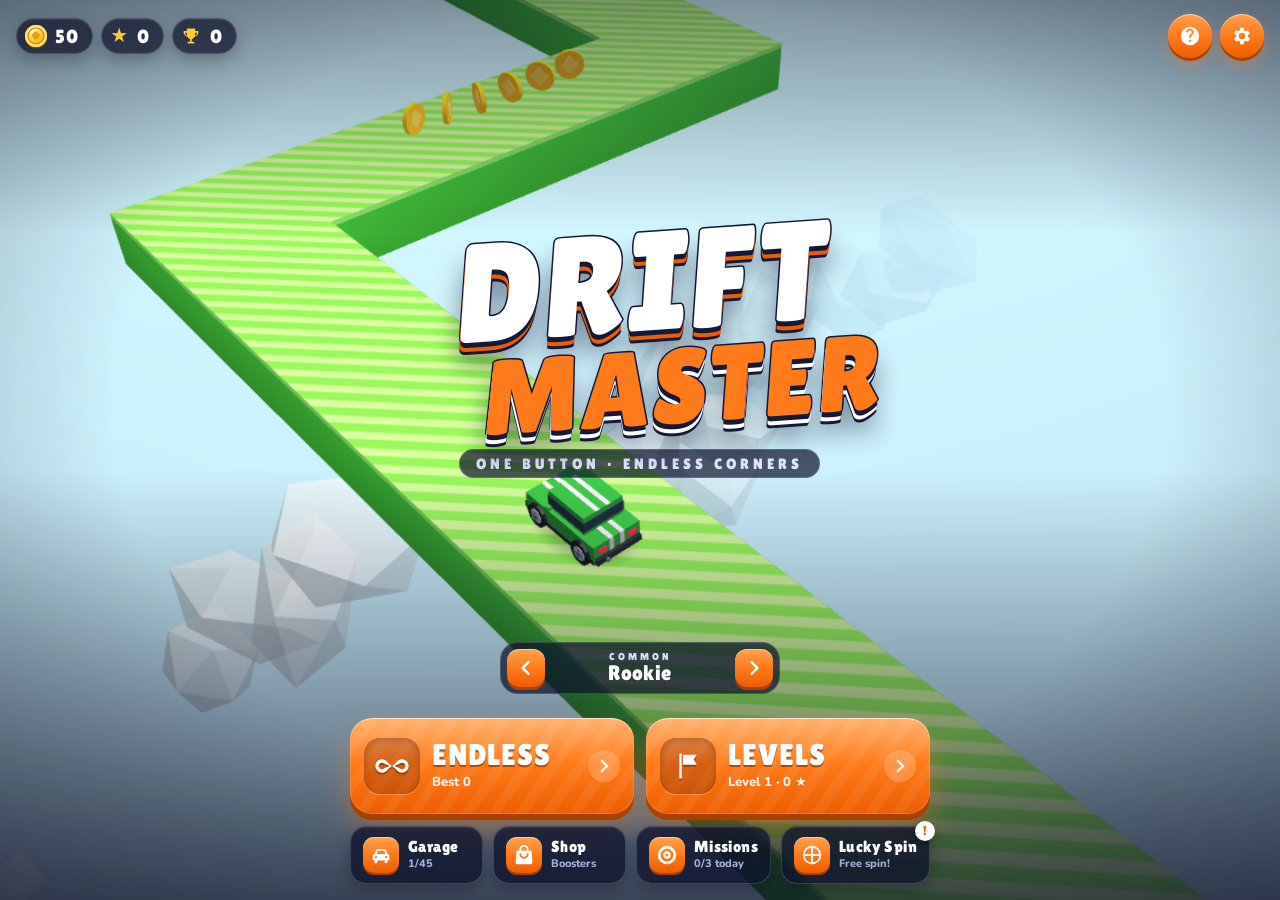
==== commit 0ad363ce: "Pacing and late-game difficulty, combo multiplier, best gate, coach, richer results Difficulty (meas" ====
--- a/drift-master.html
+++ b/drift-master.html
@@ -526,6 +526,42 @@
 #vignette.pulse { animation: vgPulse .9s ease-out; }
 @keyframes vgPulse { 0% { box-shadow: inset 0 0 0 0 rgba(20, 0, 30, 0); } 25% { box-shadow: inset 0 0 160px 40px rgba(30, 0, 40, .55); } 100% { box-shadow: inset 0 0 0 0 rgba(20, 0, 30, 0); } }
 
+/* combo multiplier badge under the score */
+#hud-mult { display: inline-block; margin: 6px auto 0; padding: 2px 12px; border-radius: 999px; font-family: var(--display); font-size: 16px; letter-spacing: .5px;
+  color: #fff; background: linear-gradient(180deg, var(--accent-hi), var(--accent-lo)); box-shadow: 0 3px 0 var(--accent-edge);
+  opacity: 0; transform: scale(.6); transition: opacity .25s, transform .25s; }
+#hud-mult.on { opacity: 1; transform: scale(1); }
+#hud-mult.bump { animation: multBump .45s cubic-bezier(.3, 1.8, .5, 1); }
+@keyframes multBump { 40% { transform: scale(1.35); } }
+#hud.level-mode #hud-mult { display: none; }
+.hud-center { display: flex; flex-direction: column; align-items: center; }
+
+/* first-run timing coach */
+#coach { position: absolute; left: 50%; bottom: calc(18% + var(--safe-b)); transform: translateX(-50%); font-family: var(--display); font-size: clamp(34px, 7vw, 54px);
+  letter-spacing: 2px; color: #fff; text-shadow: 0 4px 0 var(--accent-edge), 0 0 26px rgba(255, 122, 26, .8); opacity: 0; pointer-events: none; }
+#coach.show { animation: coachIn .35s cubic-bezier(.2, 1.6, .4, 1) both; }
+@keyframes coachIn { from { opacity: 0; transform: translateX(-50%) scale(.5); } to { opacity: 1; transform: translateX(-50%) scale(1); } }
+
+/* start screen goal */
+.ready-goal { display: inline-block; margin-bottom: 8px; padding: 4px 14px; border-radius: 999px; font-weight: 900; font-size: 14px; color: var(--accent-hi); background: rgba(14, 18, 44, .75); border: 1px solid var(--line-2); }
+
+/* richer game over */
+.go-extra { display: flex; justify-content: center; gap: 8px; flex-wrap: wrap; }
+.go-extra span { font-size: 12px; font-weight: 800; padding: 4px 10px; border-radius: 999px; background: rgba(255,255,255,.07); border: 1px solid var(--line); color: #dfe4ff; }
+.go-mission { text-align: left; padding: 10px 12px; border-radius: 14px; background: rgba(255, 122, 26, .1); border: 1px solid rgba(255, 122, 26, .45); }
+.go-mission small { display: block; font-size: 10px; font-weight: 900; letter-spacing: 1.5px; color: var(--accent-hi); }
+.go-mission b { font-family: var(--display); font-weight: normal; font-size: 16px; }
+/* staggered entrance for result panels */
+.modal.show .go-sheet > *, .modal.show .cp-sheet > * { animation: riseIn .45s cubic-bezier(.2, .9, .3, 1.2) both; }
+.modal.show .go-sheet > :nth-child(2), .modal.show .cp-sheet > :nth-child(2) { animation-delay: .04s; }
+.modal.show .go-sheet > :nth-child(3), .modal.show .cp-sheet > :nth-child(3) { animation-delay: .08s; }
+.modal.show .go-sheet > :nth-child(4), .modal.show .cp-sheet > :nth-child(4) { animation-delay: .12s; }
+.modal.show .go-sheet > :nth-child(5), .modal.show .cp-sheet > :nth-child(5) { animation-delay: .16s; }
+.modal.show .go-sheet > :nth-child(6), .modal.show .cp-sheet > :nth-child(6) { animation-delay: .2s; }
+.modal.show .go-sheet > :nth-child(n+7), .modal.show .cp-sheet > :nth-child(n+7) { animation-delay: .24s; }
+@keyframes riseIn { from { opacity: 0; transform: translateY(12px); } }
+.go-ribbon.on { animation: ribbon .6s cubic-bezier(.2,.9,.3,1.5) both !important; }
+
 </style>
 </head>
 <body>
@@ -540,6 +576,7 @@
     <div class="hud-center">
       <div id="hud-score">0</div>
       <div id="hud-best">BEST 0</div>
+      <div id="hud-mult">x1.0</div>
       <div id="hud-level">
         <div class="lvl-title">LEVEL <b id="hud-level-n">1</b></div>
         <div class="lvl-bar"><i id="hud-level-fill"></i><span id="hud-level-car"></span><em></em></div>
@@ -551,8 +588,10 @@
   </div>
   <div id="hud-boosters"></div>
   <div id="combo"></div>
+  <div id="coach"></div>
   <div id="ready">
     <div class="tap-ring"><span></span><span></span><i></i></div>
+    <div class="ready-goal" id="ready-goal"></div>
     <div class="ready-title" id="ready-title">TAP TO START</div>
     <div class="ready-sub"><b>HOLD</b> to drift right<em></em><b>RELEASE</b> to swing left</div>
   </div>
@@ -816,6 +855,8 @@
       <div><small>COINS</small><b><i class="coin"></i> <span id="go-coins">0</span></b></div>
       <div><small>PERFECTS</small><b id="go-perfects">0</b></div>
     </div>
+    <div class="go-extra" id="go-extra"></div>
+    <div class="go-mission" id="go-mission"></div>
     <button class="btn big ui" id="btn-retry"><svg viewBox="0 0 24 24"><path d="M12 5V2L7 6l5 4V7a5 5 0 1 1-5 5H5a7 7 0 1 0 7-7z"/></svg>Retry</button>
     <div class="row">
       <button class="btn alt ui" id="btn-go-garage">Garage</button>
@@ -875,7 +916,7 @@
   active: { double: true, insurance: true, coinrush: true, headstart: true },
   upgrades: { traction: 0, magnet: 0 },
   settings: { sfx: true, music: true, gfx: 'medium', shake: true },
-  lastSpin: 0, tutorial: false, dealDay: -1,
+  lastSpin: 0, tutorial: false, dealDay: -1, bestPath: 0,
   missions: null, ach: {}, stats: { jumps: 0, bestCombo: 0, levelsCleared: 0, distance: 0 },
   level: 1, levelStars: {}, levelBest: {}
 };
@@ -1437,7 +1478,7 @@
 // Speed the car aims for after travelling `dist`.
 function speedAt(dist) {
   if (track.mode === 'level' && track.level) return track.level.speed * (0.8 + 0.2 * Math.min(1, dist / 40));
-  return PHYS.base + PHYS.add * (1 - Math.exp(-dist / PHYS.k));
+  return PHYS.base + PHYS.add * (1 - Math.exp(-dist / PHYS.k)) + lateOf(dist) * 1.0;
 }
 
 /* Shortest segment that still leaves a human at least a 0.14 s window to time
@@ -1448,6 +1489,22 @@
  * lengths gets too tight, and above 11.5 nothing does, so speed caps there.
  * Each speed is rounded up to the next bracket and a margin added. */
 const MIN_LEN_TABLE = [[8.5, 2.0], [9, 2.5], [9.5, 3.0], [10, 3.0], [10.5, 3.5], [11, 3.5], [11.5, 4.0]];
+// Late game (expert) table: >= 0.11 s windows on the same road and handling, valid up to speed 12.5
+const MIN_LEN_TABLE_HARD = [[10.5, 2.5], [11, 3.0], [11.5, 3.5], [12, 3.5], [12.5, 4.0]];
+function tableLen(table, v) {
+  let L = 3.0;
+  for (const [sp, len] of table) if (v > sp - 0.5) L = Math.max(L, len);
+  return L + 0.25;
+}
+// late in a run the window tightens from the 0.14 s table toward the 0.11 s one;
+// lengths never drop below the 0.11 s table for the actual speed
+function minLenLate(v, late) {
+  const hard = tableLen(MIN_LEN_TABLE_HARD, v);
+  if (late <= 0) return minLenFor(v);
+  return Math.max(hard, lerp(minLenFor(Math.min(v, 11.5)), hard, late));
+}
+// endless late-game ramp, 0 until distance 1800, 1 by 4400
+const lateOf = dist => clamp((dist - 1800) / 2600, 0, 1);
 function minLenFor(v) {
   let L = 3.0; // visual minimum
   for (const [sp, len] of MIN_LEN_TABLE) if (v > sp - 0.5) L = Math.max(L, len);
@@ -1513,10 +1570,11 @@
   track.segs.forEach(disposeSeg);
   track.segs = []; track.base = 0; track.openChunk = null;
   coinList.length = 0;
-  track.mode = cfg.mode; track.level = cfg.level || null; track.finishSeg = null; track.coinTotal = 0;
+  track.mode = cfg.mode; track.level = cfg.level || null; track.finishSeg = null; track.coinTotal = 0; track.bestPlaced = false;
   track.rng = track.level ? mulberry32(track.level.seed) : Math.random;
   track.themeIdx = track.level ? track.level.theme : 0;
   track.themeLeft = 10 + ((track.rng() * 5) | 0);
+  track.pat = { type: 'warm', left: 0 };
   const first = addSegment(new Segment(0, 0, 0, 0, 11.25, track.themeIdx, { s0: -4.125 }));
   first.pathStart = 0;
   // build the whole visible road up front, well past the fog line
@@ -1551,18 +1609,36 @@
   const pathStart = prev.pathStart + prev.len;
   if (lvl && pathStart >= lvl.len) return makeFinish(prev, pathStart);
   const d = lvl ? lvl.diff : clamp(dist / 1500, 0, 1);
+  // once speed has hit its safe cap, keep escalating through the corner mix
+  const late = lvl ? clamp((lvl.n - 30) / 40, 0, 1) : lateOf(dist + 120);
   // size corners for the fastest the car can be going when it reaches them
   const v = lvl ? lvl.speed : speedAt(dist + 120);
-  const minLen = minLenFor(v);
-  const maxLen = Math.max(minLen + 2.5, lerp(9.5, 6.5, d) + 1);
+  const minLen = lvl ? minLenFor(v) : minLenLate(v, late);
+  const shortLen = minLen + 1.6;
+  const maxLen = Math.max(minLen + 2.5, lerp(9.5, 6.5, d) + 1 - late * 1.2);
+  // pacing: runs of mixed corners, rhythm sections (equal lengths you can feel)
+  // and breathers (a long coin straight to recover); fewer breathers late on
+  const pat = track.pat;
+  if (pat.left <= 0) {
+    const r0 = R();
+    if (dist < 120 && !lvl) Object.assign(pat, { type: 'warm', left: 4 });
+    else if (r0 < 0.16 - late * 0.06) Object.assign(pat, { type: 'breather', left: 1 + ((R() * 2) | 0) });
+    else if (r0 < 0.42) Object.assign(pat, { type: 'rhythm', left: 4 + ((R() * 3) | 0), len: shortLen + R() * lerp(2.5, 1.2, late) });
+    else Object.assign(pat, { type: 'mix', left: 6 + ((R() * 5) | 0) });
+  }
+  pat.left--;
   let len;
-  const r = R();
-  if (r < 0.06) len = 8 + R() * 4;
-  else if (r < (lvl ? lvl.shortP : 0.35 + d * 0.25)) len = minLen + R() * 1.6;
-  else len = minLen + 1.2 + R() * (maxLen - minLen - 1.2);
+  if (pat.type === 'warm') len = minLen + 2 + R() * 4;
+  else if (pat.type === 'breather') len = 9 + R() * 3;
+  else if (pat.type === 'rhythm') len = pat.len;
+  else {
+    const r = R();
+    if (r < 0.06 * (1 - late)) len = 8 + R() * 4;
+    else if (r < (lvl ? lvl.shortP : 0.35 + d * 0.25) + late * 0.2) len = minLen + R() * 1.6 * (1 - late * 0.5);
+    else len = minLen + 1.2 + R() * Math.max(0.5, maxLen - minLen - 1.2);
+  }
   // never chain two short segments: the timing study assumes the car has settled
   // onto a segment before its next corner, which needs one comfortable length in between
-  const shortLen = minLen + 1.6;
   if (prev.index > 0 && prev.len < shortLen && len < shortLen) len = shortLen + R() * 1.0;
   len = Math.ceil(len / TILE - 1e-6) * TILE; // snap up to the tile grid (never below the safe minimum)
   track.themeLeft--;
@@ -1572,15 +1648,19 @@
   }
   let wave = null;
   const waveRoll = R();
-  if (len >= 7 && (lvl ? waveRoll < lvl.waveP : dist > 120 && waveRoll < 0.25 + d * 0.25)) {
+  if (len >= (late > 0.3 ? 6 : 7) && pat.type !== 'warm' && (lvl ? waveRoll < lvl.waveP : dist > 120 && waveRoll < 0.25 + d * 0.25 + late * 0.2)) {
     wave = { n: len > 10 ? 2 : 1, A: (0.45 + R() * 0.4) * (R() < 0.35 ? -1 : 1) };
   }
   const seg = addSegment(new Segment(prev.index + 1, prev.ex, prev.ez, 1 - prev.dir, len, track.themeIdx, { wave }));
   seg.pathStart = pathStart;
+  if (!lvl && track.mode === 'endless' && save.bestPath > 60 && !track.bestPlaced && save.bestPath < pathStart + len) {
+    track.bestPlaced = true;
+    addBestGate(seg, clamp(save.bestPath - pathStart, ROAD_W / 2 + 0.3, len - 0.3));
+  }
   // coins: rows of 3-8 on the line the car settles onto after a corner (or a
   // gentle lane-change slalom on long straights). A row that would not fit is
   // dropped entirely, so there are never stray groups of one or two.
-  if (R() < (runState.coinRush ? 0.95 : 0.8)) {
+  if (pat.type === 'breather' || R() < (runState.coinRush ? 0.95 : 0.8)) {
     const hw = ROAD_W / 2, sp = 0.6;
     const sA = hw + 1.35, sB = len - hw - 0.4;
     const n = Math.min(Math.floor((sB - sA) / sp) + 1, len > 9 ? 8 : 6);
@@ -1600,6 +1680,28 @@
     }
   }
   return seg;
+}
+
+const bestTex = (() => {
+  const c = document.createElement('canvas'); c.width = 256; c.height = 64;
+  const g = c.getContext('2d');
+  g.fillStyle = '#ff7a1a'; g.beginPath(); g.roundRect ? g.roundRect(4, 4, 248, 56, 18) : g.rect(4, 4, 248, 56); g.fill();
+  g.fillStyle = '#fff'; g.font = 'bold 34px "Lilita One", "Arial Black", sans-serif'; g.textAlign = 'center'; g.textBaseline = 'middle';
+  g.fillText('YOUR BEST', 128, 34);
+  return new T.CanvasTexture(c);
+})();
+function addBestGate(seg, s) {
+  const hw = ROAD_W / 2, x = seg.wx(s, 0), z = seg.wz(s, 0), y = seg.height(s);
+  const g = new T.Group(); g.position.set(x, y, z); g.rotation.y = seg.ang;
+  const band = new T.Mesh(new T.PlaneGeometry(0.22, ROAD_W), new T.MeshBasicMaterial({ color: 0xff7a1a, transparent: true, opacity: 0.85, depthWrite: false }));
+  band.rotation.x = -HALF_PI; band.position.y = 0.02; g.add(band);
+  for (const sd of [-1, 1]) {
+    const post = new T.Mesh(unitBoxR, new T.MeshLambertMaterial({ color: 0xffffff, emissive: 0xff7a1a, emissiveIntensity: 0.6 }));
+    post.scale.set(0.07, 0.9, 0.07); post.position.set(0, 0.45, sd * (hw + 0.08)); g.add(post);
+  }
+  const sign = new T.Sprite(new T.SpriteMaterial({ map: bestTex, depthWrite: false }));
+  sign.scale.set(1.6, 0.4, 1); sign.position.set(0, 1.25, 0); g.add(sign);
+  seg.group.add(g);
 }
 
 function makeFinish(prev, pathStart) {
@@ -2813,7 +2915,7 @@
 const input = { hold: false };
 let steerLock = false;
 let currentMode = 'endless', currentLevel = 1;
-const runState = { fell: false, rawCoins: 0, score: 0, bonus: 0, coins: 0, perfects: 0, combo: 0, mult: 1, coinMult: 1, coinRush: false, insurance: false, insuranceUsed: false, headstart: false, revived: false, newBest: false, zone: 0, milestone: 500 };
+const runState = { pts: 0, maxCombo: 0, jumps: 0, fell: false, rawCoins: 0, score: 0, bonus: 0, coins: 0, perfects: 0, combo: 0, mult: 1, coinMult: 1, coinRush: false, insurance: false, insuranceUsed: false, headstart: false, revived: false, newBest: false, zone: 0, milestone: 500 };
 let autopilot = false;
 let autopilotForced = false; // test hook: never hand control back
 let apHoldState = false;
@@ -2927,7 +3029,7 @@
       car.air = true; car.airT = 0;
       car.vy += 0.5 + car.slip * 3.2 + Math.max(0, car.speed - 8) * 0.12;
       car.y += car.vy * dt;
-      if (mode === 'play') { Sound.jump(); Missions.event('jump'); }
+      if (mode === 'play') { Sound.jump(); Missions.event('jump'); runState.jumps++; }
     } else { car.vy = surf; car.y = ground; car.slope = Math.atan2(hf - hr, (carKit ? carKit.L : 1.1) * 0.8); }
   }
 
@@ -2954,9 +3056,22 @@
   }
 }
 
+function comboMult() { return 1 + Math.min(runState.combo, 10) * 0.1; }
+let hudMultShown = -1;
+function updateMultBadge() {
+  const m = comboMult();
+  if (m === hudMultShown) return;
+  const el = $('#hud-mult');
+  el.textContent = 'x' + m.toFixed(1);
+  el.classList.toggle('on', m > 1);
+  if (m > hudMultShown) { el.classList.remove('bump'); void el.offsetWidth; el.classList.add('bump'); }
+  hudMultShown = m;
+}
+
 function onPerfect() {
   runState.combo++;
   runState.perfects++;
+  runState.maxCombo = Math.max(runState.maxCombo, runState.combo);
   const bonus = 2 + Math.min(runState.combo, 8);
   runState.bonus += bonus;
   const el = $('#combo');
@@ -3068,7 +3183,9 @@
     }
     const ok = physicsStep(dt, 'play');
     driveEffects(dt, ok);
-    runState.score = Math.floor(car.dist * runState.mult) + runState.bonus * runState.mult;
+    // distance points earn the combo multiplier (+10% per Perfect in a row, up to x2)
+    runState.pts += car.speed * dt * comboMult();
+    runState.score = Math.floor(runState.pts * runState.mult) + runState.bonus * runState.mult;
     if (!ok) { startFall(); return; }
     maintainTrack();
     collectCoins(dt);
@@ -3195,6 +3312,7 @@
   car.yawRate = rand(-1.2, 1.2);
   car.air = false;
   runState.fell = true;
+  runState.combo = 0;
   const vg = $('#vignette'); vg.classList.remove('pulse'); void vg.offsetWidth; vg.classList.add('pulse');
   cam.anchor = { x: car.x, y: car.y, z: car.z, y0: car.y };
   cam.shake = 0.3;
@@ -3248,7 +3366,6 @@
   if (track.finishSeg && seg.index >= track.finishSeg.index) seg = segAt(car.segIdx);
   resetCar(seg, ROAD_W / 2 + 0.3);
   car.spawnT = 0;
-  car.dist = runState.score / runState.mult - runState.bonus; // keep progress
   car.speed = speedAt(car.dist) * 0.6;
   cam.anchor = null;
   Particles.clear();
@@ -3269,7 +3386,7 @@
     if (mode) currentMode = mode;
     if (level) currentLevel = level;
     showScreen(null);
-    Object.assign(runState, { fell: false, rawCoins: 0, score: 0, bonus: 0, coins: 0, perfects: 0, combo: 0, mult: 1, coinMult: 1, coinRush: false, insurance: false, insuranceUsed: false, headstart: false, revived: false, newBest: false, zone: 0, milestone: 500 });
+    Object.assign(runState, { pts: 0, maxCombo: 0, jumps: 0, fell: false, rawCoins: 0, score: 0, bonus: 0, coins: 0, perfects: 0, combo: 0, mult: 1, coinMult: 1, coinRush: false, insurance: false, insuranceUsed: false, headstart: false, revived: false, newBest: false, zone: 0, milestone: 500 });
     // consume boosters
     for (const b of BOOSTERS) {
       if (save.active[b.id] && save.boosters[b.id] > 0) {
@@ -3290,6 +3407,9 @@
     state = 'ready';
     autopilot = false;
     $('#ready-title').textContent = runState.headstart ? 'TAP TO LAUNCH' : 'TAP TO START';
+    $('#ready-goal').textContent = lvl ? `Level ${lvl.n} \u00b7 reach the finish arch` : save.best > 0 ? `Your best: ${fmt(save.best)}. Beat it!` : 'Drift as far as you can';
+    hudMultShown = -1; coachShown = '';
+    $('#coach').classList.remove('show');
     $('#ready').classList.add('show');
     $('#hud').classList.add('show');
     $('#hud').classList.toggle('level-mode', !!lvl);
@@ -3322,6 +3442,10 @@
   if (isBest) save.best = score;
   save.totalPerfects += runState.perfects;
   const lv = currentMode === 'level';
+  if (!lv) save.bestPath = Math.max(save.bestPath || 0, pathPos());
+  $('#go-extra').innerHTML = `<span>${fmt(car.dist)} m</span><span>Max combo x${runState.maxCombo}</span><span>${runState.jumps} jump${runState.jumps === 1 ? '' : 's'}</span>`;
+  const next = Missions.ensure().list.filter(x => !x.done).sort((a, b) => b.prog / b.n - a.prog / a.n)[0];
+  $('#go-mission').innerHTML = next ? `<small>NEXT MISSION</small><b>${MISSION_POOL.find(m => m.type === next.type).text(next.n)}</b><div class="m-row"><div class="m-bar"><i style="width:${Math.min(100, next.prog / next.n * 100)}%"></i></div><span class="m-prog">${fmt(next.prog)} / ${fmt(next.n)}</span></div>` : '<small>DAILY MISSIONS</small><b>All done for today. Nice!</b>';
   let pct = 0;
   if (lv) {
     pct = Math.floor(clamp(pathPos() / (track.finishSeg ? track.finishSeg.pathStart + track.finishSeg.finishS : track.level.len), 0, 0.99) * 100);
@@ -3564,6 +3688,20 @@
   if (next !== adapt.scale) { adapt.scale = next; renderer.setPixelRatio(Math.min(window.devicePixelRatio || 1, gfx.ratio) * adapt.scale); resize(); }
 }
 
+let coachShown = '';
+function updateCoach() {
+  let want = '';
+  if (save.runs < 2 && currentMode === 'endless' && !autopilot && car.segIdx <= 9) {
+    const ideal = autopilotHold(); // what a perfect driver would be doing right now
+    if (ideal !== input.hold) want = ideal ? 'HOLD' : 'LET GO';
+  }
+  if (want === coachShown) return;
+  coachShown = want;
+  const el = $('#coach');
+  if (want) { el.textContent = want; el.classList.remove('show'); void el.offsetWidth; el.classList.add('show'); }
+  else el.classList.remove('show');
+}
+
 let renderAlpha = 0;
 function visualUpdate(dt) {
   // interpolate between the last two physics steps so motion is smooth at any frame rate
@@ -3645,6 +3783,8 @@
     }
   }
   if (state === 'playing') {
+    updateMultBadge();
+    updateCoach();
     updateHud(false);
     const zone = currentMode === 'endless' ? Math.floor(runState.score / 1000) : 0;
     if (zone > runState.zone) {
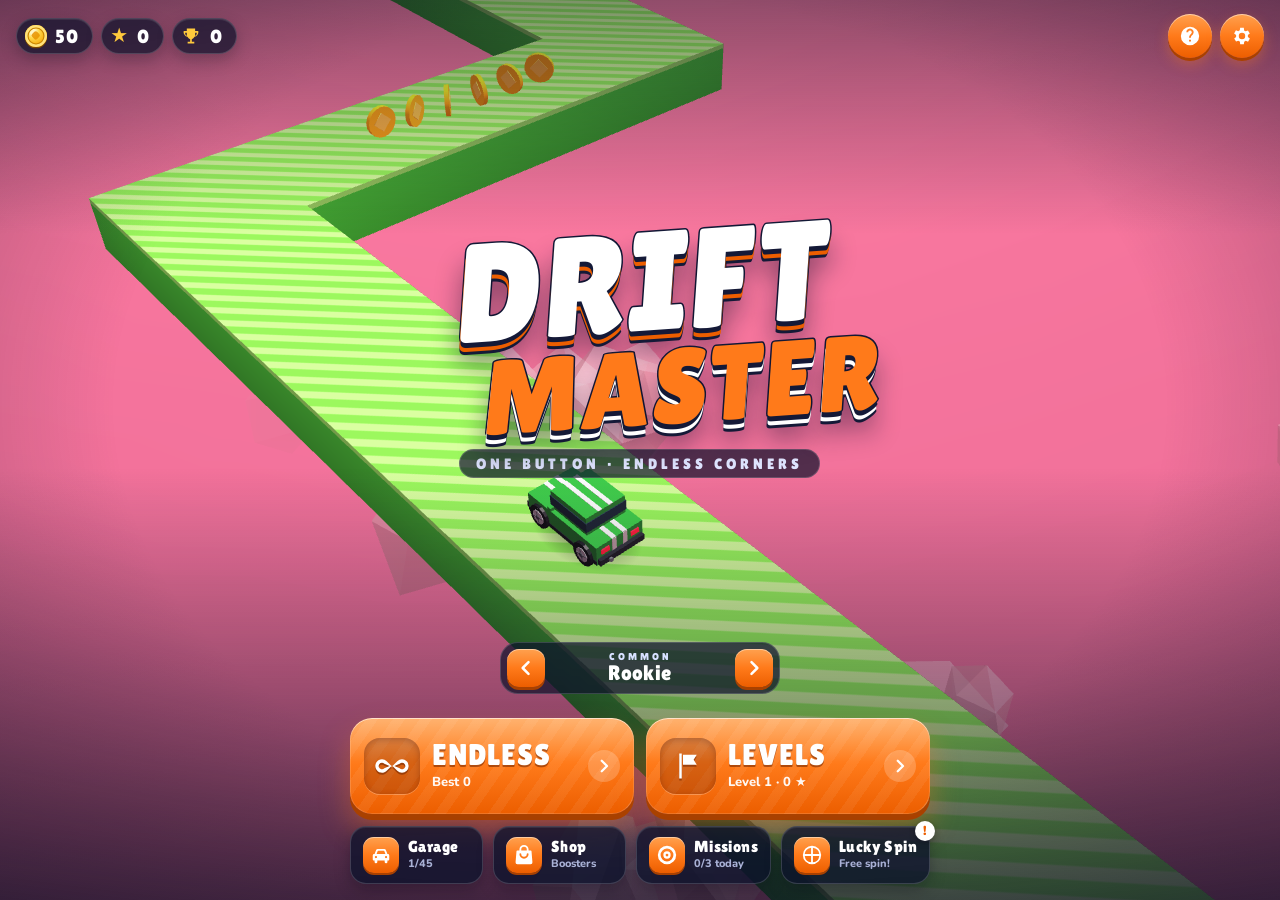
==== commit b6fcc708: "Straight coin rows placed on the settled racing line - Remove the slalom (curving) coin rows; every " ====
--- a/drift-master.html
+++ b/drift-master.html
@@ -1657,24 +1657,24 @@
     track.bestPlaced = true;
     addBestGate(seg, clamp(save.bestPath - pathStart, ROAD_W / 2 + 0.3, len - 0.3));
   }
-  // coins: rows of 3-8 on the line the car settles onto after a corner (or a
-  // gentle lane-change slalom on long straights). A row that would not fit is
-  // dropped entirely, so there are never stray groups of one or two.
+  // coins: straight rows of 3-8 along one lane, placed where the car is
+  // settled on its line: after it has straightened out of the last corner and
+  // before it starts swinging into the next one. Side lanes sit inside the
+  // pickup radius of the centre line. A row that does not fit is dropped
+  // entirely, so there are never stray groups of one or two.
   if (pat.type === 'breather' || R() < (runState.coinRush ? 0.95 : 0.8)) {
     const hw = ROAD_W / 2, sp = 0.6;
-    const sA = hw + 1.35, sB = len - hw - 0.4;
+    const sA = hw + 1.35, sB = len - hw - 0.9;
     const n = Math.min(Math.floor((sB - sA) / sp) + 1, len > 9 ? 8 : 6);
     if (n >= 3) {
-      const start = sA + ((sB - sA) - (n - 1) * sp) * (0.3 + R() * 0.4);
+      const start = sA + ((sB - sA) - (n - 1) * sp) * (0.4 + R() * 0.2);
       const roll = R();
-      const lane = roll < 0.6 ? 0 : (roll < 0.8 ? -0.45 : 0.45);
-      const slalom = n >= 6 && R() < 0.35 ? (R() < 0.5 ? 1 : -1) : 0;
+      const lane = roll < 0.7 ? 0 : (roll < 0.85 ? -0.4 : 0.4);
       for (let i = 0; i < n; i++) {
-        const s = start + i * sp, k = i / (n - 1);
-        const lat = slalom ? slalom * 0.45 * Math.cos(k * PI) : lane;
+        const s = start + i * sp;
         const h = seg.height(s);
         // over a crest the coins float higher, where a jumping car passes
-        addCoin(seg, seg.wx(s, lat), h + 0.42 + Math.max(0, h) * 0.6, seg.wz(s, lat), i * 0.45);
+        addCoin(seg, seg.wx(s, lane), h + 0.42 + Math.max(0, h) * 0.6, seg.wz(s, lane), i * 0.45);
         track.coinTotal++;
       }
     }
@@ -3502,7 +3502,7 @@
   }
   void fx; void fz;
   $('#hud').classList.remove('show');
-  setTimeout(() => showComplete(n, stars, reward), 1400);
+  setTimeout(() => { if (state === 'finished') showComplete(n, stars, reward); }, 1400);
 }
 function showComplete(n, stars, reward) {
   $('#cp-title').textContent = 'LEVEL ' + n;
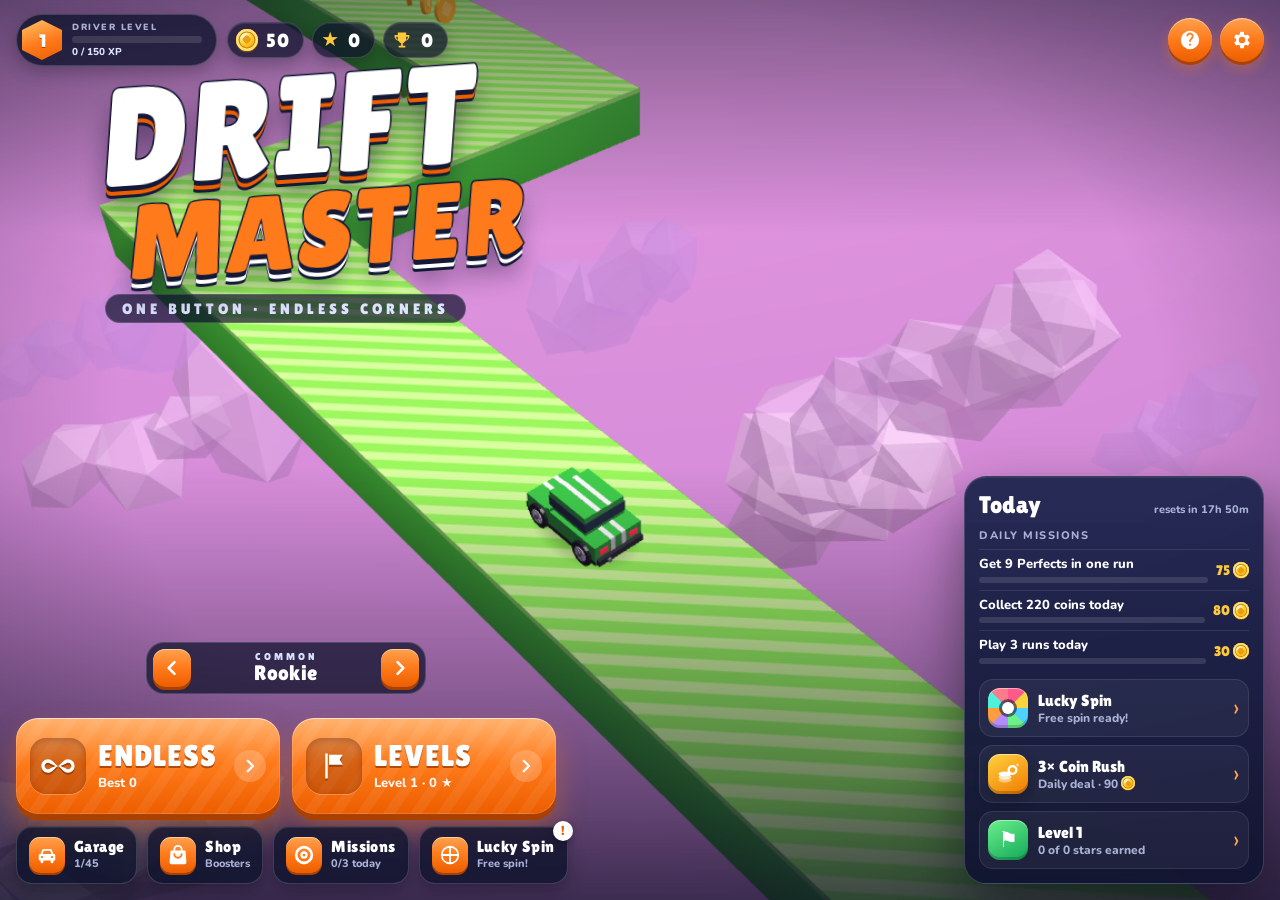
==== commit 0c12b8aa: "Menu hub, driver level, vibrant shop, garage rarity filters, level tuning UI - Main menu: two-column" ====
--- a/drift-master.html
+++ b/drift-master.html
@@ -562,6 +562,173 @@
 @keyframes riseIn { from { opacity: 0; transform: translateY(12px); } }
 .go-ribbon.on { animation: ribbon .6s cubic-bezier(.2,.9,.3,1.5) both !important; }
 
+/* =====================================================================
+ * Update: menu hub, driver level, vibrant shop, garage rarity, levels
+ * ===================================================================== */
+.star-shape { clip-path: polygon(50% 0, 61% 35%, 98% 35%, 68% 57%, 79% 91%, 50% 70%, 21% 91%, 32% 57%, 2% 35%, 39% 35%); }
+
+/* ---- driver level card ---- */
+.topbar .stat-group { margin-right: auto; }
+.profile { display: flex; align-items: center; gap: 10px; padding: 5px 14px 5px 5px; border-radius: 999px; text-align: left;
+  background: rgba(14, 18, 44, .78); border: 1px solid var(--line-2); box-shadow: 0 6px 16px rgba(5, 6, 20, .25); transition: border-color .2s; }
+.profile:hover { border-color: var(--accent); }
+.lvl-gem { flex: 0 0 auto; width: 40px; height: 40px; display: grid; place-items: center; font-family: var(--display); font-size: 18px; color: #fff;
+  background: linear-gradient(160deg, #ffc46b, var(--accent) 55%, var(--accent-lo)); text-shadow: 0 1px 0 rgba(110, 35, 0, .6);
+  clip-path: polygon(50% 0, 100% 25%, 100% 75%, 50% 100%, 0 75%, 0 25%); }
+.lvl-gem.sm { width: 30px; height: 30px; font-size: 14px; }
+.pf-body { display: flex; flex-direction: column; }
+.pf-body small { font-size: 9px; letter-spacing: 1.5px; color: var(--muted); font-weight: 900; }
+.pf-body em { font-style: normal; font-size: 10px; font-weight: 800; color: #dfe4ff; }
+.xp-bar { display: block; width: 130px; height: 7px; border-radius: 4px; background: rgba(255, 255, 255, .12); overflow: hidden; margin: 3px 0 2px; }
+.xp-bar i { display: block; height: 100%; width: 0; border-radius: 4px; background: linear-gradient(90deg, var(--gold), var(--accent)); transition: width .55s cubic-bezier(.3, .9, .3, 1); }
+
+/* ---- menu hub layout ---- */
+.menu-body { flex: 1; width: 100%; min-height: 0; display: flex; }
+.menu-main { flex: 1; min-width: 0; display: flex; flex-direction: column; align-items: center; justify-content: space-between; }
+.menu-side { display: none; }
+@media (min-width: 1000px) and (min-aspect-ratio: 23/20) {
+  .menu-body { display: grid; grid-template-columns: minmax(440px, 540px) 1fr 300px; gap: 16px; }
+  .menu-main { grid-column: 1; }
+  .menu-main .menu-bottom { width: 100%; }
+  .menu-side { grid-column: 3; align-self: end; display: flex; flex-direction: column; gap: 8px; padding: 14px; border-radius: 22px;
+    opacity: 0; transform: translateX(20px); transition: transform .6s cubic-bezier(.2, .9, .3, 1.2), opacity .4s; }
+  #menu.show .menu-side { opacity: 1; transform: none; transition-delay: .18s; }
+}
+.side-head { display: flex; justify-content: space-between; align-items: baseline; }
+.side-head b { font-family: var(--display); font-weight: normal; font-size: 24px; }
+.side-head span, .side-sec > small { font-size: 11px; font-weight: 800; color: var(--muted); }
+.side-sec > small { display: block; letter-spacing: 1.5px; margin: 2px 0 6px; }
+.sm-row { display: grid; grid-template-columns: 1fr auto; grid-template-rows: auto auto; column-gap: 8px; row-gap: 4px; padding: 7px 0; border-top: 1px solid var(--line); }
+.sm-txt { font-size: 13px; font-weight: 800; line-height: 1.2; }
+.sm-bar { grid-row: 2; height: 6px; border-radius: 3px; background: rgba(255, 255, 255, .12); overflow: hidden; }
+.sm-bar i { display: block; height: 100%; background: linear-gradient(90deg, var(--accent-hi), var(--accent-lo)); }
+.sm-rew { grid-column: 2; grid-row: 1 / span 2; align-self: center; font-family: var(--display); font-size: 14px; color: var(--gold); white-space: nowrap; }
+.sm-row.done .sm-rew { color: var(--accent-hi); }
+.side-row { display: flex; align-items: center; gap: 10px; padding: 8px; border-radius: 14px; text-align: left; width: 100%;
+  background: rgba(255, 255, 255, .05); border: 1px solid var(--line); transition: border-color .2s, transform .12s; }
+.side-row:hover { border-color: var(--accent); transform: translateX(-2px); }
+.side-ico { flex: 0 0 40px; height: 40px; border-radius: 12px; display: grid; place-items: center; position: relative;
+  box-shadow: inset 0 1px 0 rgba(255, 255, 255, .45), inset 0 -3px 0 rgba(0, 0, 0, .18); }
+.side-ico svg { width: 24px; height: 24px; color: #fff; }
+.side-ico svg text { fill: #fff; }
+.side-ico.spin { background: conic-gradient(#ff5a8a 0 45deg, #ffd23f 0 90deg, #4fd2ff 0 135deg, #6bf08a 0 180deg, #b48cff 0 225deg, #ff9d3d 0 270deg, #4ff0dc 0 315deg, #ff7a8a 0); }
+.side-ico.spin::after { content: ''; position: absolute; inset: 14px; border-radius: 50%; background: #fff; box-shadow: 0 0 0 3px rgba(20, 25, 55, .6); }
+.side-ico.flag { background: linear-gradient(150deg, #6bf08a, #12a85a); }
+.side-ico.flag::after { content: '\2691'; color: #fff; font-size: 22px; line-height: 1; }
+.side-txt { flex: 1; min-width: 0; display: flex; flex-direction: column; }
+.side-txt b { font-family: var(--display); font-weight: normal; font-size: 16px; white-space: nowrap; overflow: hidden; text-overflow: ellipsis; }
+.side-txt em { font-style: normal; font-size: 12px; font-weight: 800; color: var(--muted); }
+.side-go { font-size: 26px; line-height: 1; color: var(--accent-hi); }
+
+/* ---- vibrant icon tiles (shop, missions, deals) ---- */
+.item-ico[class*="t-"], .side-ico[class*="t-"] { border: 0; position: relative;
+  box-shadow: inset 0 1px 0 rgba(255, 255, 255, .5), inset 0 -3px 0 rgba(0, 0, 0, .2), 0 6px 14px rgba(0, 0, 0, .25); }
+.item-ico[class*="t-"]::before { content: ''; position: absolute; left: 10%; right: 10%; top: 6%; height: 34%; border-radius: 10px; background: linear-gradient(180deg, rgba(255,255,255,.35), transparent); pointer-events: none; }
+.item-ico[class*="t-"] svg { color: #fff; width: 32px; height: 32px; filter: drop-shadow(0 2px 0 rgba(0, 0, 0, .22)); }
+.item-ico[class*="t-"] svg text { fill: #fff; }
+.t-double { background: linear-gradient(150deg, #d77bff, #8a2be2); }
+.t-insurance { background: linear-gradient(150deg, #5fc1ff, #2b62ff); }
+.t-coinrush { background: linear-gradient(150deg, #ffe066, #ff9d00); }
+.t-headstart { background: linear-gradient(150deg, #6bf08a, #12a85a); }
+.t-traction { background: linear-gradient(150deg, #4ff0dc, #0d93b0); }
+.t-magnet { background: linear-gradient(150deg, #ff7a8a, #d61e4a); }
+.t-bronze { background: linear-gradient(150deg, #f4b37c, #a8571f); }
+.t-silver { background: linear-gradient(150deg, #f6f8fd, #8592ad); }
+.t-silver svg { color: #fff; }
+.t-gold { background: linear-gradient(150deg, #ffe58a, #e09a00); }
+.t-mission { background: linear-gradient(150deg, #b48cff, #6a3ff0); }
+.t-trophy { background: linear-gradient(150deg, #ffd56b, #f08a00); }
+.t-trophy:not(.got) { filter: saturate(.55) brightness(.9); }
+.own-badge { position: absolute; right: -7px; bottom: -7px; z-index: 1; font-style: normal; font-family: var(--display); font-size: 12px; padding: 1px 6px; border-radius: 8px;
+  background: #fff; color: #1c2348; box-shadow: 0 2px 0 rgba(0, 0, 0, .25); }
+.item-ico.bought { animation: tilePop .45s cubic-bezier(.3, 1.8, .5, 1); }
+@keyframes tilePop { 40% { transform: scale(1.22) rotate(-6deg); } }
+.item { position: relative; overflow: hidden; border-left: 4px solid var(--c, transparent); }
+.item.c-double { --c: #a64dff; background: linear-gradient(90deg, rgba(166, 77, 255, .18), rgba(255, 255, 255, .04) 50%); }
+.item.c-insurance { --c: #3d8bff; background: linear-gradient(90deg, rgba(61, 139, 255, .18), rgba(255, 255, 255, .04) 50%); }
+.item.c-coinrush { --c: #ffb21f; background: linear-gradient(90deg, rgba(255, 178, 31, .18), rgba(255, 255, 255, .04) 50%); }
+.item.c-headstart { --c: #2fd36a; background: linear-gradient(90deg, rgba(47, 211, 106, .18), rgba(255, 255, 255, .04) 50%); }
+.item.c-traction { --c: #1fc8d0; background: linear-gradient(90deg, rgba(31, 200, 208, .18), rgba(255, 255, 255, .04) 50%); }
+.item.c-magnet { --c: #f0405f; background: linear-gradient(90deg, rgba(240, 64, 95, .18), rgba(255, 255, 255, .04) 50%); }
+.item.c-bronze { --c: #d98a4a; background: linear-gradient(90deg, rgba(217, 138, 74, .18), rgba(255, 255, 255, .04) 50%); }
+.item.c-silver { --c: #c3cbdc; background: linear-gradient(90deg, rgba(195, 203, 220, .16), rgba(255, 255, 255, .04) 50%); }
+.item.c-gold { --c: #ffc21f; background: linear-gradient(90deg, rgba(255, 194, 31, .22), rgba(255, 255, 255, .04) 50%); }
+.chip-s.ico svg { width: 15px; height: 15px; }
+.chip-s.ico.c-double svg { color: #c58cff; } .chip-s.ico.c-insurance svg { color: #6fb2ff; }
+.chip-s.ico.c-coinrush svg { color: #ffc84a; } .chip-s.ico.c-headstart svg { color: #5ee88a; }
+.chip-s.ico svg text { fill: #c58cff; }
+.ribbon { position: absolute; top: 12px; right: -34px; z-index: 2; transform: rotate(35deg); padding: 3px 38px; font-family: var(--display); font-size: 11px; letter-spacing: 1px;
+  color: #fff; background: linear-gradient(90deg, #ff3d9a, #ff7a1a); box-shadow: 0 2px 6px rgba(0, 0, 0, .3); }
+.buy-pop { position: absolute; left: 44px; top: 6px; z-index: 3; font-family: var(--display); font-size: 20px; color: #fff; pointer-events: none;
+  text-shadow: 0 2px 0 rgba(0, 0, 0, .35), 0 0 12px rgba(255, 201, 60, .9); animation: buyPop .9s ease-out forwards; }
+@keyframes buyPop { from { opacity: 0; transform: translateY(8px) scale(.6); } 25% { opacity: 1; transform: translateY(-4px) scale(1.15); } to { opacity: 0; transform: translateY(-30px) scale(1); } }
+.item-buy .btn svg { width: 15px; height: 15px; }
+.deal { background: linear-gradient(115deg, rgba(255, 122, 26, .38), rgba(255, 61, 154, .26) 55%, rgba(255, 255, 255, .04)); border: 1.5px solid rgba(255, 150, 70, .85); position: relative; overflow: hidden; }
+.deal::after { content: ''; position: absolute; top: -40%; bottom: -40%; width: 50px; left: -80px; background: rgba(255, 255, 255, .22); transform: rotate(20deg); filter: blur(5px); animation: dealSweep 4s ease-in-out infinite; pointer-events: none; }
+@keyframes dealSweep { 0%, 65% { left: -80px; } 100% { left: 110%; } }
+.save-tag { font-style: normal; font-family: var(--display); font-size: 12px; padding: 1px 7px; border-radius: 7px; background: #ff3d9a; color: #fff; }
+.tab svg { width: 17px; height: 17px; vertical-align: -3px; margin-right: 6px; }
+
+/* ---- garage: rarity chips, tinted cards, affordable glow ---- */
+.gem { display: inline-block; width: 9px; height: 9px; transform: rotate(45deg); border-radius: 2px; background: var(--tier, currentColor); box-shadow: 0 0 6px var(--tier, currentColor); }
+.g-tier .gem { margin-right: 7px; vertical-align: 1px; }
+.g-filters .chip.sort { flex: 0 0 auto; padding: 8px 12px; }
+.g-filters .chip.sort::before { content: '\21C5'; margin-right: 5px; }
+.g-tiers { display: flex; gap: 6px; overflow-x: auto; padding: 0 0 8px; margin-bottom: 4px; scrollbar-width: none; touch-action: pan-x; }
+.g-tiers::-webkit-scrollbar { display: none; }
+.tchip { flex: 0 0 auto; display: inline-flex; align-items: center; gap: 6px; padding: 5px 10px; border-radius: 999px; font-size: 12px; font-weight: 800; color: #dfe4ff;
+  background: rgba(255, 255, 255, .06); border: 1px solid var(--line); transition: border-color .2s, box-shadow .2s; }
+.tchip em { font-style: normal; color: var(--muted); }
+.tchip.active { color: #fff; border-color: var(--tier, var(--accent)); box-shadow: 0 0 0 1px var(--tier, var(--accent)) inset, 0 0 10px rgba(255, 255, 255, .08); }
+.gcar::after { content: ''; position: absolute; inset: 0; pointer-events: none; background: radial-gradient(90% 70% at 50% 30%, var(--tier), transparent 70%); opacity: .13; }
+.gcar img, .gcar .ph, .gcar span { position: relative; z-index: 1; }
+.gcar > .gem { position: absolute; left: 8px; top: 8px; z-index: 2; width: 8px; height: 8px; }
+.gcar.afford { border-color: rgba(255, 201, 60, .75); }
+.gcar.afford .gc-price { color: var(--gold); }
+.gcar.afford::before { height: 4px; background: var(--gold); animation: affordGlow 1.6s ease-in-out infinite; }
+@keyframes affordGlow { 50% { opacity: .45; } }
+.g-empty { grid-column: 1 / -1; text-align: center; color: var(--muted); font-weight: 800; padding: 24px 0; }
+
+/* ---- level select details ---- */
+.lvl.sel { outline: 3px solid #fff; outline-offset: 2px; }
+.lvl-info { display: flex; align-items: center; gap: 12px; padding: 10px 12px; margin: -4px 0 12px; border-radius: 16px; background: rgba(255, 255, 255, .05); border: 1px solid var(--line); }
+.li-swatch { flex: 0 0 44px; height: 44px; border-radius: 12px; background: linear-gradient(160deg, var(--a), var(--b)); box-shadow: inset 0 1px 0 rgba(255, 255, 255, .5); }
+.li-main { flex: 1; min-width: 0; display: flex; flex-direction: column; }
+.li-main b { font-family: var(--display); font-weight: normal; font-size: 19px; }
+.li-main span { font-size: 12px; font-weight: 800; color: var(--muted); }
+.li-side { text-align: right; display: flex; flex-direction: column; align-items: flex-end; gap: 3px; }
+.li-side em { font-style: normal; font-size: 12px; font-weight: 800; color: var(--muted); }
+.li-stars i { display: inline-block; width: 16px; height: 16px; margin-left: 2px; background: rgba(255, 255, 255, .2); clip-path: polygon(50% 0, 61% 35%, 98% 35%, 68% 57%, 79% 91%, 50% 70%, 21% 91%, 32% 57%, 2% 35%, 39% 35%); }
+.li-stars i.on { background: var(--gold); }
+
+/* ---- level HUD live tracker ---- */
+.lvl-live { display: flex; justify-content: center; align-items: center; gap: 10px; margin-top: 7px; font-size: 12px; font-weight: 900; text-shadow: 0 1px 0 rgba(0, 0, 0, .35); }
+.lvl-live > span:last-child { padding: 2px 9px; border-radius: 999px; background: rgba(14, 18, 44, .65); }
+.lvl-live-stars i { display: inline-block; width: 16px; height: 16px; margin: 0 1px; background: rgba(255, 255, 255, .28); transition: background .3s, transform .3s;
+  clip-path: polygon(50% 0, 61% 35%, 98% 35%, 68% 57%, 79% 91%, 50% 70%, 21% 91%, 32% 57%, 2% 35%, 39% 35%); }
+.lvl-live-stars i.on { background: var(--gold); }
+
+/* ---- XP on results ---- */
+.xp-gain { padding: 9px 12px; border-radius: 14px; background: rgba(0, 0, 0, .24); border: 1px solid var(--line); text-align: left; }
+.xp-top { display: flex; align-items: center; gap: 8px; margin-bottom: 7px; }
+.xp-top b { font-family: var(--display); font-weight: normal; font-size: 17px; }
+.xp-top em { margin-left: auto; font-style: normal; font-weight: 900; font-size: 12px; color: var(--gold); }
+.xp-gain .xp-bar { width: 100%; height: 9px; margin: 0; }
+.xp-gain.leveled .lvl-gem { animation: gemPop .7s cubic-bezier(.3, 1.8, .5, 1); }
+@keyframes gemPop { 40% { transform: scale(1.35) rotate(12deg); } }
+
+/* ---- phones ---- */
+@media (max-width: 520px) {
+  .profile { padding: 4px 10px 4px 4px; gap: 7px; }
+  .lvl-gem { width: 34px; height: 34px; font-size: 15px; }
+  .xp-bar { width: 74px; }
+  .pf-body em { display: none; }
+  .stat-group .pill:nth-child(2) { display: none; }
+}
+.item-ico[class*="t-"] svg { width: 36px; height: 36px; filter: drop-shadow(0 2px 0 rgba(0, 0, 0, .28)); }
+.t-coinrush { background: linear-gradient(150deg, #ffd23f, #f07a00); }
+.t-gold { background: linear-gradient(150deg, #ffd84a, #d98a00); }
+
 </style>
 </head>
 <body>
@@ -580,6 +747,7 @@
       <div id="hud-level">
         <div class="lvl-title">LEVEL <b id="hud-level-n">1</b></div>
         <div class="lvl-bar"><i id="hud-level-fill"></i><span id="hud-level-car"></span><em></em></div>
+        <div class="lvl-live"><span class="lvl-live-stars" id="hud-lvl-stars"><i></i><i></i><i></i></span><span id="hud-lvl-coins">Coins 100%</span></div>
       </div>
     </div>
     <button class="round-btn ui" id="btn-pause" aria-label="Pause">
@@ -601,6 +769,10 @@
 <!-- ============ MAIN MENU ============ -->
 <div id="menu" class="layer screen">
   <div class="topbar">
+    <button class="profile ui" data-open="missions" aria-label="Driver level">
+      <span class="lvl-gem" id="pf-level">1</span>
+      <span class="pf-body"><small>DRIVER LEVEL</small><span class="xp-bar"><i id="pf-xp-bar"></i></span><em id="pf-xp">0 / 120 XP</em></span>
+    </button>
     <div class="stat-group">
       <div class="pill coins"><i class="coin"></i><b data-coins>0</b></div>
       <div class="pill"><span class="star-ico">&#9733;</span><b id="menu-stars">0</b></div>
@@ -612,6 +784,8 @@
     </div>
   </div>
 
+  <div class="menu-body">
+  <div class="menu-main">
   <div class="logo-wrap">
     <div class="logo" aria-label="Drift Master">
       <span class="w1" data-text="DRIFT">DRIFT</span>
@@ -649,6 +823,15 @@
       <button class="nav-btn ui" data-open="spin"><svg viewBox="0 0 24 24"><path d="M12 2a10 10 0 1 0 0 20 10 10 0 0 0 0-20zm1 2.07A8 8 0 0 1 19.93 11H13V4.07zM11 4.07V11H4.07A8 8 0 0 1 11 4.07zM4.07 13H11v6.93A8 8 0 0 1 4.07 13zM13 19.93V13h6.93A8 8 0 0 1 13 19.93z"/></svg><span>Lucky Spin</span><em id="nav-spin-sub">Free</em><i class="badge" id="spin-badge">!</i></button>
     </div>
   </div>
+  </div>
+  <aside class="menu-side panel" id="menu-side">
+    <div class="side-head"><b>Today</b><span id="side-reset">resets in 0h</span></div>
+    <div class="side-sec"><small>DAILY MISSIONS</small><div id="side-missions"></div></div>
+    <button class="side-row ui" data-open="spin"><span class="side-ico spin"></span><span class="side-txt"><b>Lucky Spin</b><em id="side-spin">Free spin ready</em></span><span class="side-go">&rsaquo;</span></button>
+    <button class="side-row ui" data-open="shop"><span class="side-ico deal" id="side-deal-ico"></span><span class="side-txt"><b id="side-deal">Daily deal</b><em id="side-deal-sub">40% off</em></span><span class="side-go">&rsaquo;</span></button>
+    <button class="side-row ui" id="side-level"><span class="side-ico flag"></span><span class="side-txt"><b id="side-level-t">Level 1</b><em id="side-level-s">0 stars earned</em></span><span class="side-go">&rsaquo;</span></button>
+  </aside>
+  </div>
 </div>
 
 <!-- ============ GARAGE ============ -->
@@ -662,7 +845,7 @@
   <div class="g-stage-hint">Drag to rotate</div>
   <div class="g-card panel">
     <div class="g-card-top">
-      <span class="g-tier" id="g-tier">COMMON</span>
+      <span class="g-tier" id="g-tier"><i class="gem"></i><span>COMMON</span></span>
       <span class="g-status" id="g-status"></span>
     </div>
     <div class="g-name-row">
@@ -677,10 +860,12 @@
   </div>
   <div class="g-list panel">
     <div class="g-filters">
+      <button class="chip sort ui" id="g-sort" title="Sort">Price</button>
       <button class="chip ui active" data-gfilter="all">All</button>
       <button class="chip ui" data-gfilter="owned">Owned</button>
       <button class="chip ui" data-gfilter="locked">Locked</button>
     </div>
+    <div class="g-tiers" id="g-tiers"></div>
     <div class="g-grid" id="g-thumbs"></div>
   </div>
 </div>
@@ -693,8 +878,9 @@
       <div class="pill small star-pill"><span class="star-ico">&#9733;</span><b id="levels-stars">0</b></div>
       <button class="x-btn ui" data-back aria-label="Close">&times;</button>
     </div>
-    <p class="levels-hint">Every level is a fixed course that ends at a finish line. Clear it to unlock the next one. They never run out.<br>&#9733; finish &nbsp; &#9733;&#9733; grab half the coins &nbsp; &#9733;&#9733;&#9733; 80% of coins with no falls</p>
+    <p class="levels-hint">Every level is a fixed course that ends at a finish line. Clear it to unlock the next one. They never run out.<br>&#9733; finish &nbsp; &#9733;&#9733; 70% of the coins &nbsp; &#9733;&#9733;&#9733; 90% of the coins with no falls</p>
     <div class="level-scroll"><div class="level-grid" id="level-grid"></div></div>
+    <div class="lvl-info" id="lvl-info"></div>
     <button class="btn big ui" id="btn-level-continue"><svg viewBox="0 0 24 24"><path d="M8 5.5v13a1 1 0 0 0 1.5.86l10.4-6.5a1 1 0 0 0 0-1.72L9.5 4.64A1 1 0 0 0 8 5.5z"/></svg><span>Play Level 1</span></button>
   </div>
 </div>
@@ -711,6 +897,7 @@
       <div><small>PERFECTS</small><b id="cp-perfects">0</b></div>
       <div><small>REWARD</small><b><i class="coin"></i> <span id="cp-reward">0</span></b></div>
     </div>
+    <div class="xp-gain" id="cp-xp"><div class="xp-top"><span class="lvl-gem sm" data-xp-lvl>1</span><b data-xp-amt>+0 XP</b><em data-xp-up></em></div><div class="xp-bar"><i data-xp-bar></i></div></div>
     <button class="btn big green ui" id="btn-cp-next">Next level<svg viewBox="0 0 24 24"><path d="M9 5l7 7-7 7" fill="none" stroke="currentColor" stroke-width="3" stroke-linecap="round" stroke-linejoin="round"/></svg></button>
     <div class="row">
       <button class="btn alt ui" id="btn-cp-replay">Replay</button>
@@ -857,6 +1044,7 @@
     </div>
     <div class="go-extra" id="go-extra"></div>
     <div class="go-mission" id="go-mission"></div>
+    <div class="xp-gain" id="go-xp"><div class="xp-top"><span class="lvl-gem sm" data-xp-lvl>1</span><b data-xp-amt>+0 XP</b><em data-xp-up></em></div><div class="xp-bar"><i data-xp-bar></i></div></div>
     <button class="btn big ui" id="btn-retry"><svg viewBox="0 0 24 24"><path d="M12 5V2L7 6l5 4V7a5 5 0 1 1-5 5H5a7 7 0 1 0 7-7z"/></svg>Retry</button>
     <div class="row">
       <button class="btn alt ui" id="btn-go-garage">Garage</button>
@@ -916,7 +1104,7 @@
   active: { double: true, insurance: true, coinrush: true, headstart: true },
   upgrades: { traction: 0, magnet: 0 },
   settings: { sfx: true, music: true, gfx: 'medium', shake: true },
-  lastSpin: 0, tutorial: false, dealDay: -1, bestPath: 0,
+  lastSpin: 0, tutorial: false, dealDay: -1, bestPath: 0, plevel: 1, xp: 0,
   missions: null, ach: {}, stats: { jumps: 0, bestCombo: 0, levelsCleared: 0, distance: 0 },
   level: 1, levelStars: {}, levelBest: {}
 };
@@ -1519,6 +1707,7 @@
 })();
 
 function disposeSeg(seg) {
+  track.retiredCoins = (track.retiredCoins || 0) + seg.coins.length;
   track.group.remove(seg.group);
   seg.geo.dispose();
   removeSegCoins(seg);
@@ -1568,7 +1757,7 @@
 function resetTrack(intro, cfg) {
   cfg = cfg || { mode: 'endless' };
   track.segs.forEach(disposeSeg);
-  track.segs = []; track.base = 0; track.openChunk = null;
+  track.segs = []; track.base = 0; track.openChunk = null; track.retiredCoins = 0;
   coinList.length = 0;
   track.mode = cfg.mode; track.level = cfg.level || null; track.finishSeg = null; track.coinTotal = 0; track.bestPlaced = false;
   track.rng = track.level ? mulberry32(track.level.seed) : Math.random;
@@ -3389,6 +3578,7 @@
     Object.assign(runState, { pts: 0, maxCombo: 0, jumps: 0, fell: false, rawCoins: 0, score: 0, bonus: 0, coins: 0, perfects: 0, combo: 0, mult: 1, coinMult: 1, coinRush: false, insurance: false, insuranceUsed: false, headstart: false, revived: false, newBest: false, zone: 0, milestone: 500 });
     // consume boosters
     for (const b of BOOSTERS) {
+      if (currentMode === 'level' && b.id === 'double') continue; // levels have no score to double
       if (save.active[b.id] && save.boosters[b.id] > 0) {
         save.boosters[b.id]--;
         b.apply(runState);
@@ -3459,7 +3649,11 @@
   $('#btn-go-garage').textContent = lv ? 'Levels' : 'Garage';
   $('#go-coins').textContent = fmt(runState.coins);
   $('#go-perfects').textContent = fmt(runState.perfects);
+  const xpAmt = lv ? 5 + Math.floor(runState.rawCoins / 2) + runState.perfects * 2 + Math.floor(pct / 4)
+    : 5 + Math.floor(runState.score / 20) + Math.floor(runState.rawCoins / 2) + runState.perfects * 2 + runState.jumps * 2;
+  const xpg = grantXP(xpAmt);
   showScreen('gameover');
+  showXP('go-xp', xpg);
   $('#hud').classList.remove('show');
   // count-up
   const el = $('#go-score');
@@ -3479,7 +3673,8 @@
   autopilot = false; input.hold = false;
   const n = currentLevel;
   const frac = track.coinTotal ? runState.rawCoins / track.coinTotal : 1;
-  const stars = 1 + (frac >= 0.5 ? 1 : 0) + (frac >= 0.8 && !runState.fell ? 1 : 0);
+  const stars = 1 + (frac >= 0.7 ? 1 : 0) + (frac >= 0.9 && !runState.fell ? 1 : 0);
+  runState.xpg = grantXP(30 + 15 * stars + Math.floor(runState.rawCoins / 2) + runState.perfects * 2);
   const reward = 10 + n * 2 + stars * 5;
   save.coins += reward; save.totalCoins += reward;
   save.levelStars[n] = Math.max(save.levelStars[n] || 0, stars);
@@ -3512,15 +3707,26 @@
   const st = $$('#cp-stars i');
   st.forEach(e => e.classList.remove('on'));
   showScreen('complete');
+  if (runState.xpg) showXP('cp-xp', runState.xpg);
   st.forEach((e, i) => { if (i < stars) setTimeout(() => { e.classList.add('on'); Sound.perfect(i * 3); }, 450 + i * 380); });
   setTimeout(confetti, 300);
   updateCoinsUI();
 }
 
+let selLevel = 1;
+function renderLevelInfo() {
+  const n = selLevel, lp = levelParams(n), stars = save.levelStars[n] || 0, best = save.levelBest[n] || 0;
+  const th = THEMES[lp.theme];
+  $('#lvl-info').innerHTML = `<span class="li-swatch" style="--a:${th.a};--b:${th.side}"></span>
+    <div class="li-main"><b>Level ${n}</b><span>${th.name} &middot; ${fmt(lp.len)} m &middot; speed ${lp.speed.toFixed(1)}</span></div>
+    <div class="li-side"><span class="li-stars">${[0, 1, 2].map(i => `<i class="${i < stars ? 'on' : ''}"></i>`).join('')}</span><em>${best ? 'Best ' + best + '%' : 'Not played'}</em></div>`;
+  $('#btn-level-continue').querySelector('span').textContent = (n < save.level ? 'Replay' : 'Play') + ' Level ' + n;
+}
 function renderLevels() {
   const grid = $('#level-grid');
   grid.innerHTML = '';
   const count = Math.max(30, Math.ceil((save.level + 12) / 5) * 5);
+  if (selLevel > save.level || selLevel < 1) selLevel = save.level;
   let total = 0;
   for (const k in save.levelStars) total += save.levelStars[k];
   for (let n = 1; n <= count; n++) {
@@ -3528,15 +3734,24 @@
     const locked = n > save.level;
     const th = THEMES[(n - 1) % THEMES.length];
     const stars = save.levelStars[n] || 0;
-    b.className = 'lvl ui' + (locked ? ' locked' : '') + (n === save.level ? ' current' : '') + (stars ? ' done' : '');
+    b.className = 'lvl ui' + (locked ? ' locked' : '') + (n === save.level ? ' current' : '') + (stars ? ' done' : '') + (n === selLevel ? ' sel' : '');
     b.style.setProperty('--a', th.a); b.style.setProperty('--b', th.side);
     b.innerHTML = `<span class="lvl-n">${n}</span><span class="lvl-stars">${[0, 1, 2].map(i => `<i class="${i < stars ? 'on' : ''}"></i>`).join('')}</span>`;
-    b.onclick = () => { if (locked) { Sound.deny(); return; } Sound.click(); startRun('level', n); };
+    // first tap selects and shows details, a second tap on the same level plays it
+    b.onclick = () => {
+      if (locked) { Sound.deny(); return; }
+      Sound.click();
+      if (selLevel === n) { startRun('level', n); return; }
+      selLevel = n;
+      $$('#level-grid .lvl').forEach(x => x.classList.remove('sel'));
+      b.classList.add('sel');
+      renderLevelInfo();
+    };
     grid.appendChild(b);
   }
   $('#levels-stars').textContent = total;
-  $('#btn-level-continue').querySelector('span').textContent = 'Play Level ' + save.level;
-  const cur = grid.querySelector('.current');
+  renderLevelInfo();
+  const cur = grid.querySelector('.sel');
   if (cur) requestAnimationFrame(() => { grid.parentElement.scrollTop = cur.offsetTop - grid.parentElement.clientHeight / 2; });
 }
 
@@ -3641,7 +3856,7 @@
 /* =========================================================================
  * Per-frame visuals
  * ========================================================================= */
-let hudScoreShown = -1, lastProgress = -1;
+let hudScoreShown = -1, lastProgress = -1, liveNext = 0;
 /* Wind streaks at high speed: short lines that rush past the camera (one draw call) */
 const Streaks = (() => {
   const N = 26, pos = new Float32Array(N * 6), P = [];
@@ -3773,6 +3988,16 @@
 
   updateCamera(dt, false);
 
+  if (state === 'playing' && currentMode === 'level' && track.level && time > liveNext) {
+    // coins collected out of those already passed, and which stars are still on
+    liveNext = time + 0.25;
+    let passed = track.retiredCoins || 0;
+    for (const sg of track.segs) if (sg.index < car.segIdx) passed += sg.coins.length;
+    const acc = passed ? Math.min(1, runState.rawCoins / passed) : 1;
+    $('#hud-lvl-coins').textContent = 'Coins ' + Math.round(acc * 100) + '%';
+    const st = $$('#hud-lvl-stars i');
+    st[0].className = 'on'; st[1].className = acc >= 0.7 ? 'on' : ''; st[2].className = acc >= 0.9 && !runState.fell ? 'on' : '';
+  }
   if (state === 'playing' && currentMode === 'level' && track.level) {
     const end = track.finishSeg ? track.finishSeg.pathStart + track.finishSeg.finishS : track.level.len + 4;
     const k = Math.round(clamp(pathPos() / end, 0, 1) * 400) / 4;
@@ -3926,15 +4151,17 @@
  * Boosters & upgrades
  * ========================================================================= */
 const ICONS = {
-  double: '<svg viewBox="0 0 24 24"><text x="12" y="17.5" text-anchor="middle" font-size="15" font-family="Lilita One, Arial Black, sans-serif">2&#215;</text></svg>',
-  insurance: '<svg viewBox="0 0 24 24"><path d="M12 2 4 5v6c0 5 3.4 9.4 8 11 4.6-1.6 8-6 8-11V5l-8-3zm-1.2 14.2L7 12.4l1.4-1.4 2.4 2.4 4.8-4.8L17 10l-6.2 6.2z"/></svg>',
-  coinrush: '<svg viewBox="0 0 24 24"><ellipse cx="9" cy="7" rx="6" ry="3"/><path d="M3 9.5c0 1.7 2.7 3 6 3s6-1.3 6-3V12c0 1.7-2.7 3-6 3s-6-1.3-6-3V9.5zm0 5c0 1.7 2.7 3 6 3s6-1.3 6-3V17c0 1.7-2.7 3-6 3s-6-1.3-6-3v-2.5z"/><circle cx="17.5" cy="15.5" r="4.5" opacity=".85"/></svg>',
-  headstart: '<svg viewBox="0 0 24 24"><path d="M13.5 2.5c3.6.3 7.7 4.4 8 8l-6.7 6.7-8-8 6.7-6.7zM15 7a2 2 0 1 0 0 4 2 2 0 0 0 0-4zM5.8 10.6l7.6 7.6-2 2-2.1-.7-1.4 1.4-2.3-2.3 1.4-1.4-.7-2.1-2 .9L3 14l2.8-3.4zM4 17l3 3-3.5 1.5L4 17z"/></svg>',
-  traction: '<svg viewBox="0 0 24 24"><path d="M12 2a10 10 0 1 0 0 20 10 10 0 0 0 0-20zm0 3.5a6.5 6.5 0 1 1 0 13 6.5 6.5 0 0 1 0-13zm0 3a3.5 3.5 0 1 0 0 7 3.5 3.5 0 0 0 0-7zM12 1.5l1.2 2.6h-2.4zm0 21l-1.2-2.6h2.4zM1.5 12l2.6-1.2v2.4zm21 0-2.6 1.2v-2.4z"/></svg>',
-  magnet: '<svg viewBox="0 0 24 24"><path d="M4 3h5v8a3 3 0 0 0 6 0V3h5v8a8 8 0 0 1-16 0V3zm1.5 1.5v3h2v-3h-2zm11 0v3h2v-3h-2z"/></svg>',
-  target: '<svg viewBox="0 0 24 24"><path d="M12 2a10 10 0 1 0 0 20 10 10 0 0 0 0-20zm0 3a7 7 0 1 1 0 14 7 7 0 0 1 0-14zm0 3a4 4 0 1 0 0 8 4 4 0 0 0 0-8zm0 2.5a1.5 1.5 0 1 1 0 3 1.5 1.5 0 0 1 0-3z"/></svg>',
-  trophy: '<svg viewBox="0 0 24 24"><path d="M7 3h10v3h3a1 1 0 0 1 1 1c0 3.2-2 5.6-4.7 6A6 6 0 0 1 13 15.9V19h3v2H8v-2h3v-3.1A6 6 0 0 1 7.7 13C5 12.6 3 10.2 3 7a1 1 0 0 1 1-1h3V3zm10 5v3.8c1.2-.5 2-1.8 2-3.8h-2zM5 8c0 2 .8 3.3 2 3.8V8H5z"/></svg>',
-  box: '<svg viewBox="0 0 24 24"><path d="M12 2 3 6.5v11L12 22l9-4.5v-11L12 2zm0 2.2 6.6 3.3L12 10.8 5.4 7.5 12 4.2zM5 9.1l6 3v7.6l-6-3V9.1zm14 0v7.6l-6 3v-7.6l6-3z"/></svg>'
+  double: '<svg viewBox="0 0 24 24"><path opacity=".35" d="M12 1.5l2.9 6 6.6.8-4.9 4.5 1.3 6.5L12 16.1l-5.9 3.2 1.3-6.5-4.9-4.5 6.6-.8z"/><text x="12" y="15.6" text-anchor="middle" font-size="10" font-family="Lilita One, Arial Black, sans-serif">2&#215;</text></svg>',
+  insurance: '<svg viewBox="0 0 24 24"><path opacity=".35" d="M12 1.5 3.5 4.7v6.4c0 5.3 3.6 10 8.5 11.4 4.9-1.4 8.5-6.1 8.5-11.4V4.7z"/><path fill-rule="evenodd" d="M12 4 6 6.3V11c0 4 2.5 7.5 6 8.9 3.5-1.4 6-4.9 6-8.9V6.3zm-1.4 11.5-3.1-3.1 1.4-1.4 1.7 1.7 4.6-4.6 1.4 1.4z"/></svg>',
+  coinrush: '<svg viewBox="0 0 24 24"><ellipse cx="9" cy="18" rx="6.5" ry="2.5" opacity=".45"/><ellipse cx="9" cy="15" rx="6.5" ry="2.5" opacity=".7"/><ellipse cx="9" cy="12" rx="6.5" ry="2.5"/><path fill-rule="evenodd" d="M16.5 3a5 5 0 1 1 0 10 5 5 0 0 1 0-10zm0 2.3a2.7 2.7 0 1 0 0 5.4 2.7 2.7 0 0 0 0-5.4z"/><path opacity=".8" d="M21.5 1l.6 1.4 1.4.6-1.4.6-.6 1.4-.6-1.4-1.4-.6 1.4-.6z"/></svg>',
+  headstart: '<svg viewBox="0 0 24 24"><path fill-rule="evenodd" d="M13.5 2.5c3.6.3 7.7 4.4 8 8l-6.7 6.7-8-8zM15.2 7a2 2 0 1 0 0 4 2 2 0 0 0 0-4z"/><path opacity=".7" d="M5.8 10.6l7.6 7.6-2 2-2.1-.7-1.4 1.4-2.3-2.3 1.4-1.4-.7-2.1-2 .9L3 14z"/><path opacity=".45" d="M4.5 16.5l3 3-4.5 2z"/></svg>',
+  traction: '<svg viewBox="0 0 24 24"><path fill-rule="evenodd" d="M12 2a10 10 0 1 0 0 20 10 10 0 0 0 0-20zm0 5a5 5 0 1 0 0 10 5 5 0 0 0 0-10z"/><circle cx="12" cy="12" r="2.3" opacity=".6"/><path opacity=".35" d="M12 .5l1.3 2h-2.6zm0 23l-1.3-2h2.6zM.5 12l2-1.3v2.6zm23 0-2 1.3v-2.6z"/></svg>',
+  magnet: '<svg viewBox="0 0 24 24"><path d="M4.5 3h5v8a2.5 2.5 0 0 0 5 0V3h5v8a7.5 7.5 0 0 1-15 0z"/><path opacity=".45" d="M4.5 3h5v3.2h-5zm10 0h5v3.2h-5z"/><path opacity=".5" d="M2 19.5l2.5-1 .6 1.4-2.5 1zm20 0-2.5-1-.6 1.4 2.5 1zM11 21.5h2V24h-2z"/></svg>',
+  box: '<svg viewBox="0 0 24 24"><path opacity=".55" d="M12 2 3 6.5v11L12 22z"/><path d="M12 2l9 4.5v11L12 22zM12 4.2 5.4 7.5 12 10.8l6.6-3.3z"/><path opacity=".35" d="M8.2 4.6l9 4.5v3l-2 1V10L6.2 5.6z"/></svg>',
+  target: '<svg viewBox="0 0 24 24"><path opacity=".4" d="M12 2a10 10 0 1 0 0 20 10 10 0 0 0 0-20z"/><path fill-rule="evenodd" d="M12 5a7 7 0 1 1 0 14 7 7 0 0 1 0-14zm0 3a4 4 0 1 0 0 8 4 4 0 0 0 0-8z"/><circle cx="12" cy="12" r="1.8"/></svg>',
+  trophy: '<svg viewBox="0 0 24 24"><path opacity=".45" d="M17 6h3a1 1 0 0 1 1 1c0 3.2-2 5.6-4.7 6l.4-2.2c1.2-.5 2.3-1.8 2.3-2.8h-2zM7 6H4a1 1 0 0 0-1 1c0 3.2 2 5.6 4.7 6l-.4-2.2C5.1 10.3 4 9 4 8h3z"/><path d="M7 3h10v6a5 5 0 0 1-4 4.9V18h3v3H8v-3h3v-4.1A5 5 0 0 1 7 9z"/></svg>',
+  bolt: '<svg viewBox="0 0 24 24"><path d="M13 2L4 14h6.5L10 22l9-12h-6.5z"/></svg>',
+  up: '<svg viewBox="0 0 24 24"><path d="M12 3l8 8h-5v10H9V11H4z"/></svg>'
 };
 const BOOSTERS = [
   { id: 'double', name: 'Double Score', short: '2x SCORE', price: 60, color: '#ff4f81', icon: '2x', desc: 'Every point counts twice for one run.', apply: r => { r.mult = 2; } },
@@ -3997,37 +4224,47 @@
   return true;
 }
 const priceHTML = n => `${fmt(n)} <i class="coin"></i>`;
+const ico = (id, badge, cls) => `<div class="item-ico t-${cls || id}">${ICONS[id]}${badge ? `<em class="own-badge">${badge}</em>` : ''}</div>`;
+function buyPop(it, text) {
+  const tile = it.querySelector('.item-ico');
+  if (tile) { tile.classList.remove('bought'); void tile.offsetWidth; tile.classList.add('bought'); }
+  const f = document.createElement('span'); f.className = 'buy-pop'; f.textContent = text; it.appendChild(f);
+  setTimeout(() => f.remove(), 900);
+}
+// re-render after the purchase pop has played
+function afterBuy(it, text) { buyPop(it, text); setTimeout(renderShop, 420); }
 function renderShop() {
   $$('#shop .tab').forEach(t => t.classList.toggle('active', t.dataset.tab === shopTab));
   // daily deal banner
   const d = dailyDeal(), claimed = save.dealDay === d.day;
   const msLeft = (d.day + 1) * 86400000 - Date.now();
-  $('#shop-deal').innerHTML = `<div class="deal-ico">${ICONS[d.b.id]}<em>x${d.qty}</em></div>
+  $('#shop-deal').innerHTML = `${ico(d.b.id, 'x' + d.qty)}
     <div class="deal-body"><small>DAILY DEAL &middot; ends in ${Math.floor(msLeft / 3600000)}h ${Math.floor(msLeft % 3600000 / 60000)}m</small>
-      <b>${d.qty}&times; ${d.b.name}</b><span><s>${fmt(d.full)}</s> 40% off</span></div>
+      <b>${d.qty}&times; ${d.b.name}</b><span><s>${fmt(d.full)}</s> <em class="save-tag">-40%</em></span></div>
     <button class="btn ui" ${claimed ? 'disabled' : ''}>${claimed ? 'Claimed' : priceHTML(d.price)}</button>`;
   const dealBtn = $('#shop-deal button');
   if (!claimed && save.coins < d.price) dealBtn.classList.add('disabled');
   dealBtn.onclick = () => {
     if (claimed || !spend(d.price)) return;
-    save.boosters[d.b.id] += d.qty; save.active[d.b.id] = true; save.dealDay = d.day; persist(); renderShop();
+    save.boosters[d.b.id] += d.qty; save.active[d.b.id] = true; save.dealDay = d.day; persist();
+    afterBuy($('#shop-deal'), '+' + d.qty);
   };
 
   const body = $('#shop-body');
   body.innerHTML = '';
-  const card = html => { const it = document.createElement('div'); it.className = 'item'; it.innerHTML = html; body.appendChild(it); return it; };
+  const card = (html, cls) => { const it = document.createElement('div'); it.className = 'item ' + (cls || ''); it.innerHTML = html; body.appendChild(it); return it; };
   if (shopTab === 'boosters') {
     BOOSTERS.forEach(b => {
-      const five = Math.round(b.price * 5 * 0.85 / 5) * 5;
-      const it = card(`<div class="item-ico">${ICONS[b.id]}</div>
+      const five = Math.round(b.price * 5 * 0.85 / 5) * 5, n = save.boosters[b.id];
+      const it = card(`${ico(b.id, n ? 'x' + n : '')}
         <div class="item-body"><b>${b.name}</b><p>${b.desc}</p>
-          <div class="item-meta"><span class="chip-s">1 run</span><span class="chip-s owned-n">Owned &times;${save.boosters[b.id]}</span>
+          <div class="item-meta"><span class="chip-s">Lasts 1 run</span>${b.id === 'double' ? '<span class="chip-s">Endless only</span>' : ''}
           <label class="use-toggle"><input type="checkbox" class="toggle sm" ${save.active[b.id] ? 'checked' : ''}> Use next run</label></div></div>
-        <div class="item-buy"><button class="btn ui" data-q="1">${priceHTML(b.price)}</button><button class="btn small ui" data-q="5"><span class="q">&times;5</span> ${priceHTML(five)}</button></div>`);
+        <div class="item-buy"><button class="btn ui" data-q="1">${priceHTML(b.price)}</button><button class="btn small ui" data-q="5"><span class="q">&times;5</span> ${priceHTML(five)}</button></div>`, 'c-' + b.id);
       it.querySelectorAll('button').forEach(btn => {
         const q = +btn.dataset.q, cost = q === 5 ? five : b.price;
         if (save.coins < cost) btn.classList.add('disabled');
-        btn.onclick = () => { if (!spend(cost)) return; save.boosters[b.id] += q; save.active[b.id] = true; persist(); renderShop(); };
+        btn.onclick = () => { if (!spend(cost)) return; save.boosters[b.id] += q; save.active[b.id] = true; persist(); afterBuy(it, '+' + q); };
       });
       it.querySelector('input').onchange = e => { save.active[b.id] = e.target.checked; persist(); Sound.click(); };
     });
@@ -4035,33 +4272,84 @@
   } else if (shopTab === 'upgrades') {
     UPGRADES.forEach(u => {
       const lvl = save.upgrades[u.id], max = lvl >= u.costs.length, cost = max ? 0 : u.costs[lvl];
-      const it = card(`<div class="item-ico">${ICONS[u.id]}</div>
-        <div class="item-body"><b>${u.name} <span class="lvl-tag">Lv ${lvl}/${u.costs.length}</span></b><p>${u.desc}</p>
+      const it = card(`${ico(u.id, 'Lv' + lvl)}
+        <div class="item-body"><b>${u.name}</b><p>${u.desc}</p>
           <div class="item-meta"><div class="pips">${u.costs.map((_, i) => `<i class="${i < lvl ? 'on' : ''}"></i>`).join('')}</div>
           <span class="fx-line">${u.fx(lvl)}${max ? '' : ` <span class="arrow-r">&rarr;</span> <b>${u.fx(lvl + 1)}</b>`}</span></div></div>
-        <div class="item-buy"><button class="btn ui">${max ? 'MAX' : priceHTML(cost)}</button></div>`);
+        <div class="item-buy"><button class="btn ui">${max ? 'MAX' : ICONS.up + ' ' + priceHTML(cost)}</button></div>`, 'c-' + u.id);
       const btn = it.querySelector('button');
       if (max || save.coins < cost) btn.classList.add('disabled');
-      btn.onclick = () => { if (max || !spend(cost)) return; save.upgrades[u.id]++; persist(); renderShop(); };
+      btn.onclick = () => { if (max || !spend(cost)) return; save.upgrades[u.id]++; persist(); afterBuy(it, 'Level ' + save.upgrades[u.id]); };
     });
     $('#shop-note').textContent = 'Upgrades are permanent and apply to every car.';
   } else {
-    BUNDLES.forEach(bd => {
-      const value = bundleValue(bd), save_pct = Math.round((1 - bd.price / value) * 100);
-      const it = card(`<div class="item-ico bundle">${ICONS.box}<em>-${save_pct}%</em></div>
+    BUNDLES.forEach((bd, k) => {
+      const value = bundleValue(bd), pct = Math.round((1 - bd.price / value) * 100);
+      const grade = ['bronze', 'silver', 'gold'][k];
+      const it = card(`${ico('box', '-' + pct + '%', grade)}${k === 2 ? '<span class="ribbon">BEST VALUE</span>' : ''}
         <div class="item-body"><b>${bd.name}</b><p>${bd.desc}</p>
-          <div class="item-meta contents">${Object.entries(bd.items).map(([id, n]) => `<span class="chip-s ico">${ICONS[id]}&times;${n}</span>`).join('')}</div></div>
-        <div class="item-buy"><s class="was">${fmt(value)}</s><button class="btn ui">${priceHTML(bd.price)}</button></div>`);
+          <div class="item-meta contents">${Object.entries(bd.items).map(([id, n]) => `<span class="chip-s ico c-${id}">${ICONS[id]}&times;${n}</span>`).join('')}</div></div>
+        <div class="item-buy"><s class="was">${fmt(value)}</s><button class="btn ui">${priceHTML(bd.price)}</button></div>`, 'c-' + grade);
       const btn = it.querySelector('button');
       if (save.coins < bd.price) btn.classList.add('disabled');
       btn.onclick = () => {
         if (!spend(bd.price)) return;
         for (const [id, n] of Object.entries(bd.items)) { save.boosters[id] += n; save.active[id] = true; }
-        persist(); renderShop();
+        persist(); afterBuy(it, 'Unpacked!');
       };
     });
     $('#shop-note').textContent = 'Bundles add straight to your booster stock.';
   }
+}
+// tab icons
+$$('#shop .tab').forEach(t => { t.innerHTML = ICONS[{ boosters: 'bolt', upgrades: 'up', bundles: 'box' }[t.dataset.tab]] + '<span>' + t.textContent + '</span>'; });
+
+/* =========================================================================
+ * Driver level: every run earns XP; each level up pays coins
+ * ========================================================================= */
+const xpNeed = L => 150 + 110 * (L - 1);
+function grantXP(amount) {
+  const before = { lvl: save.plevel, xp: save.xp };
+  save.xp += amount;
+  const ups = [];
+  while (save.xp >= xpNeed(save.plevel)) {
+    save.xp -= xpNeed(save.plevel);
+    save.plevel++;
+    const reward = 30 + 10 * save.plevel;
+    save.coins += reward;
+    ups.push(reward);
+  }
+  persist();
+  return { amount, before, ups };
+}
+// animate the XP bar on a results panel: fill, roll over on level up, settle
+function showXP(id, g) {
+  const box = $('#' + id);
+  const lvl = box.querySelector('[data-xp-lvl]'), bar = box.querySelector('[data-xp-bar]'), up = box.querySelector('[data-xp-up]');
+  box.querySelector('[data-xp-amt]').textContent = '+' + fmt(g.amount) + ' XP';
+  lvl.textContent = g.before.lvl; up.textContent = ''; box.classList.remove('leveled');
+  bar.style.transition = 'none'; bar.style.width = (g.before.xp / xpNeed(g.before.lvl) * 100) + '%';
+  void bar.offsetWidth; bar.style.transition = '';
+  setTimeout(() => {
+    if (g.ups.length) {
+      bar.style.width = '100%';
+      setTimeout(() => {
+        lvl.textContent = save.plevel;
+        up.textContent = `LEVEL UP! +${fmt(g.ups.reduce((a, b) => a + b, 0))} coins`;
+        box.classList.add('leveled');
+        Sound.mission();
+        bar.style.transition = 'none'; bar.style.width = '0%'; void bar.offsetWidth; bar.style.transition = '';
+        bar.style.width = (save.xp / xpNeed(save.plevel) * 100) + '%';
+        updateCoinsUI();
+      }, 650);
+    } else bar.style.width = (save.xp / xpNeed(save.plevel) * 100) + '%';
+  }, 500);
+}
+function refreshProfile() {
+  const need = xpNeed(save.plevel);
+  $('#pf-level').textContent = save.plevel;
+  $('#pf-xp-bar').style.width = (save.xp / need * 100) + '%';
+  $('#pf-xp').textContent = `${fmt(save.xp)} / ${fmt(need)} XP`;
 }
 
 /* =========================================================================
@@ -4078,6 +4366,7 @@
   { type: 'runs', text: n => `Play ${n} runs today`, ns: [3, 5, 8], r: [30, 50, 80] }
 ];
 const ACHIEVEMENTS = [
+  { id: 'drv10', name: 'Seasoned Driver', desc: 'Reach driver level 10', val: () => save.plevel, goal: 10, r: 200 },
   { id: 'first', name: 'First Drift', desc: 'Finish your first run', val: () => save.runs, goal: 1, r: 25 },
   { id: 'coins1', name: 'Pocket Change', desc: 'Collect 500 coins in total', val: () => save.totalCoins, goal: 500, r: 60 },
   { id: 'coins2', name: 'Coin Collector', desc: 'Collect 2,500 coins in total', val: () => save.totalCoins, goal: 2500, r: 150 },
@@ -4179,7 +4468,7 @@
     $('#missions-note').textContent = `New missions in ${Math.floor(msLeft / 3600000)}h ${Math.floor(msLeft % 3600000 / 60000)}m` + (m.swapped ? '' : ' · you can swap one mission today');
     m.list.forEach((it, i) => {
       const def = MISSION_POOL.find(p => p.type === it.type);
-      const d = row(`<div class="item-ico">${ICONS.target}</div>
+      const d = row(`<div class="item-ico t-mission">${ICONS.target}</div>
         <div class="item-body"><b>${def.text(it.n)}</b>${bar(it.prog, it.n)}</div>
         <div class="item-buy">${it.claimed ? '<span class="m-done">Claimed</span>' : it.done ? `<button class="btn ui" data-c>Claim ${priceHTML(it.reward)}</button>` : `<span class="m-rew">${priceHTML(it.reward)}</span>${m.swapped ? '' : '<button class="btn small ui" data-s>Swap</button>'}`}</div>`);
       const c = d.querySelector('[data-c]');
@@ -4188,7 +4477,7 @@
       if (sw) sw.onclick = () => { if (Missions.swap(i)) { Sound.click(); renderMissions(); } };
     });
     const allClaimed = m.list.every(x => x.claimed);
-    const chest = row(`<div class="item-ico chest">${ICONS.box}</div>
+    const chest = row(`<div class="item-ico t-gold">${ICONS.box}</div>
       <div class="item-body"><b>Daily Chest</b><p>Claim all three missions to open it.</p>${bar(m.list.filter(x => x.claimed).length, 3)}</div>
       <div class="item-buy">${m.chest ? '<span class="m-done">Opened</span>' : `<button class="btn ui${allClaimed ? '' : ' disabled'}" data-chest>Open ${priceHTML(CHEST_REWARD)}</button>`}</div>`);
     const cb = chest.querySelector('[data-chest]');
@@ -4200,7 +4489,7 @@
     const rank = a => save.ach[a.id] ? 2 : a.val() >= a.goal ? 0 : 1;
     ACHIEVEMENTS.slice().sort((a, b) => rank(a) - rank(b)).forEach(a => {
       const v = a.val(), ready = v >= a.goal, claimed = !!save.ach[a.id];
-      const d = row(`<div class="item-ico${claimed ? ' got' : ''}">${ICONS.trophy}</div>
+      const d = row(`<div class="item-ico t-trophy${claimed ? ' got' : ''}">${ICONS.trophy}</div>
         <div class="item-body"><b>${a.name}</b><p>${a.desc}</p>${bar(v, a.goal)}</div>
         <div class="item-buy">${claimed ? '<span class="m-done">Claimed</span>' : ready ? `<button class="btn ui" data-a>Claim ${priceHTML(a.r)}</button>` : `<span class="m-rew">${priceHTML(a.r)}</span>`}</div>`);
       const b = d.querySelector('[data-a]');
@@ -4339,7 +4628,7 @@
   ridgeback: ['Crew cab', 'Short bed', 'Lowered stance', 'LED light bar'],
   nightfin: ['Twin bubble canopies', 'Turbine flame', 'Red pinstripes', 'Flashing beacon']
 };
-const garage = { scene: new T.Scene(), cam: new T.PerspectiveCamera(34, 1, 0.1, 100), holder: new T.Group(), idx: 0, model: null, active: false, rot: 0.6, pop: 1, thumbs: null, filter: 'all', drag: null, dragT: -9 };
+const garage = { scene: new T.Scene(), cam: new T.PerspectiveCamera(34, 1, 0.1, 100), holder: new T.Group(), idx: 0, model: null, active: false, rot: 0.6, pop: 1, thumbs: null, filter: 'all', tier: -1, sort: 'price', drag: null, dragT: -9 };
 (function buildGarage() {
   const g = garage.scene;
   const bg = document.createElement('canvas'); bg.width = 16; bg.height = 256;
@@ -4395,21 +4684,41 @@
   const wrap = $('#g-thumbs');
   wrap.innerHTML = '';
   $$('[data-gfilter]').forEach(b => b.classList.toggle('active', b.dataset.gfilter === garage.filter));
-  CARS.forEach((def, i) => {
+  $('#g-sort').textContent = garage.sort === 'rarity' ? 'Rarity' : 'Price';
+  // rarity chips with per-rarity collection counts
+  const tiers = $('#g-tiers');
+  tiers.innerHTML = '';
+  [-1, 0, 1, 2, 3, 4, 5].forEach(t => {
+    const pool = CARS.filter(c => t < 0 || c.tier === t);
+    const own = pool.filter(c => save.owned.includes(c.id)).length;
+    const b = document.createElement('button');
+    b.className = 'tchip ui' + (garage.tier === t ? ' active' : '');
+    if (t >= 0) b.style.setProperty('--tier', TIERS[t].color);
+    b.innerHTML = (t < 0 ? 'All rarities' : `<i class="gem"></i>${TIERS[t].name.charAt(0) + TIERS[t].name.slice(1).toLowerCase()}`) + ` <em>${own}/${pool.length}</em>`;
+    b.onclick = () => { garage.tier = t; Sound.click(); renderGarageGrid(); };
+    tiers.appendChild(b);
+  });
+  let list = CARS.map((def, i) => ({ def, i }));
+  list = list.filter(({ def }) => {
     const owned = save.owned.includes(def.id);
-    if (garage.filter === 'owned' && !owned) return;
-    if (garage.filter === 'locked' && owned) return;
+    if (garage.filter === 'owned' && !owned) return false;
+    if (garage.filter === 'locked' && owned) return false;
+    return garage.tier < 0 || def.tier === garage.tier;
+  });
+  if (garage.sort === 'rarity') list.sort((a, b) => b.def.tier - a.def.tier || b.def.price - a.def.price);
+  list.forEach(({ def, i }) => {
+    const owned = save.owned.includes(def.id), eq = save.car === def.id, afford = !owned && def.price <= save.coins;
     const b = document.createElement('button');
-    const eq = save.car === def.id;
-    b.className = 'gcar ui' + (owned ? '' : ' locked') + (i === garage.idx ? ' active' : '') + (eq ? ' equipped' : '');
+    b.className = 'gcar ui' + (owned ? '' : ' locked') + (i === garage.idx ? ' active' : '') + (eq ? ' equipped' : '') + (afford ? ' afford' : '');
     b.dataset.i = i;
     b.style.setProperty('--tier', TIERS[def.tier].color);
-    b.innerHTML = (garage.thumbs && garage.thumbs[i] ? `<img alt="" decoding="async" src="${garage.thumbs[i]}">` : '<span class="ph"></span>') +
+    b.innerHTML = '<i class="gem"></i>' + (garage.thumbs && garage.thumbs[i] ? `<img alt="" decoding="async" src="${garage.thumbs[i]}">` : '<span class="ph"></span>') +
       `<span class="gc-name">${def.name}</span>` +
       `<span class="gc-price">${eq ? 'Equipped' : owned ? 'Owned' : `${fmt(def.price)} <i class="coin"></i>`}</span>`;
     b.onclick = () => { garage.idx = i; Sound.click(); showGarageCar(false); };
     wrap.appendChild(b);
   });
+  if (!list.length) wrap.innerHTML = '<p class="g-empty">No cars match these filters.</p>';
   const act = wrap.querySelector('.active');
   if (act) act.scrollIntoView({ block: 'nearest' });
 }
@@ -4424,7 +4733,7 @@
   const owned = save.owned.includes(def.id), eq = save.car === def.id;
   const tier = TIERS[def.tier];
   const tierEl = $('#g-tier');
-  tierEl.textContent = tier.name; tierEl.style.color = tier.color; tierEl.style.borderColor = tier.color;
+  tierEl.querySelector('span').textContent = tier.name; tierEl.style.color = tier.color; tierEl.style.borderColor = tier.color;
   garage.ring.material.color.set(tier.color);
   garage.glow.material.color.set(tier.color);
   $('#g-status').textContent = eq ? 'Equipped' : owned ? 'Owned' : 'Locked';
@@ -4437,7 +4746,12 @@
   if (eq) { btn.innerHTML = 'Equipped'; btn.classList.add('disabled'); }
   else if (owned) btn.innerHTML = 'Select';
   else { btn.innerHTML = `Unlock &middot; ${priceHTML(def.price)}`; if (save.coins < def.price) btn.classList.add('disabled'); }
-  $('#g-need').textContent = !owned && save.coins < def.price ? `You need ${fmt(def.price - save.coins)} more coins` : '';
+  // a goal to aim for: what is affordable now, or the cheapest car still locked
+  const locked = CARS.filter(c => !save.owned.includes(c.id));
+  const canBuy = locked.filter(c => c.price <= save.coins).pop();
+  $('#g-need').textContent = !owned && save.coins < def.price ? `You need ${fmt(def.price - save.coins)} more coins`
+    : canBuy && canBuy.id !== def.id ? `You can afford ${canBuy.name} (${fmt(canBuy.price)})`
+    : locked.length && locked[0].id !== def.id ? `Next goal: ${locked[0].name} (${fmt(locked[0].price)})` : '';
   $('#g-count').textContent = `${save.owned.length} / ${CARS.length} cars`;
   $('#g-count-bar').style.width = (save.owned.length / CARS.length * 100) + '%';
   renderGarageGrid();
@@ -4536,9 +4850,31 @@
   $('#nav-garage-sub').textContent = save.owned.length + '/' + CARS.length;
   $('#nav-spin-sub').textContent = freeSpinReady() ? 'Free spin!' : 'Try your luck';
   refreshBadge();
+  refreshProfile();
+  refreshSide();
   renderMenuBoosters();
   updateCoinsUI();
   $('#spin-badge').classList.toggle('on', freeSpinReady());
+}
+function refreshSide() {
+  const m = Missions.ensure();
+  const msLeft = (m.day + 1) * 86400000 - Date.now();
+  $('#side-reset').textContent = `resets in ${Math.floor(msLeft / 3600000)}h ${Math.floor(msLeft % 3600000 / 60000)}m`;
+  $('#side-missions').innerHTML = m.list.map(it => {
+    const def = MISSION_POOL.find(p => p.type === it.type);
+    return `<div class="sm-row${it.done ? ' done' : ''}"><span class="sm-txt">${def.text(it.n)}</span>
+      <span class="sm-bar"><i style="width:${Math.min(100, it.prog / it.n * 100)}%"></i></span>
+      <span class="sm-rew">${it.claimed ? '&#10003;' : it.done ? 'Claim!' : fmt(it.reward) + ' <i class="coin"></i>'}</span></div>`;
+  }).join('');
+  if (freeSpinReady()) $('#side-spin').textContent = 'Free spin ready!';
+  else { const ms = FREE_SPIN_MS - (Date.now() - save.lastSpin); $('#side-spin').textContent = `Free spin in ${Math.floor(ms / 3600000)}h ${Math.floor(ms % 3600000 / 60000)}m`; }
+  const d = dailyDeal();
+  $('#side-deal-ico').className = 'side-ico t-' + d.b.id; $('#side-deal-ico').innerHTML = ICONS[d.b.id];
+  $('#side-deal').textContent = `${d.qty}\u00d7 ${d.b.name}`;
+  $('#side-deal-sub').innerHTML = save.dealDay === d.day ? 'Claimed today' : `Daily deal &middot; ${fmt(d.price)} <i class="coin"></i>`;
+  let stars = 0; for (const k in save.levelStars) stars += save.levelStars[k];
+  $('#side-level-t').textContent = 'Level ' + save.level;
+  $('#side-level-s').textContent = `${stars} of ${(save.level - 1) * 3} stars earned`;
 }
 function cycleOwned(dir) {
   const owned = CARS.filter(c => save.owned.includes(c.id));
@@ -4598,7 +4934,8 @@
 const on = (sel, fn) => $(sel).addEventListener('click', e => { e.stopPropagation(); fn(e); });
 on('#btn-endless', () => { Sound.click(); startRun('endless'); });
 on('#btn-levels', () => { Sound.ensure(); Sound.click(); showScreen('levels'); });
-on('#btn-level-continue', () => { Sound.click(); startRun('level', save.level); });
+on('#btn-level-continue', () => { Sound.click(); startRun('level', selLevel); });
+on('#side-level', () => { Sound.ensure(); Sound.click(); showScreen('levels'); });
 on('#btn-cp-next', () => { Sound.click(); startRun('level', currentLevel + 1); });
 on('#btn-cp-replay', () => { Sound.click(); startRun('level', currentLevel); });
 on('#btn-cp-menu', () => { Sound.click(); goMenu(); });
@@ -4614,6 +4951,7 @@
 on('#g-next', () => { garage.idx = (garage.idx + 1) % CARS.length; Sound.click(); showGarageCar(false); });
 on('#g-action', garageAction);
 $$('#missions .tab').forEach(t => t.addEventListener('click', () => { missionTab = t.dataset.mtab; Sound.click(); renderMissions(); }));
+on('#g-sort', () => { garage.sort = garage.sort === 'price' ? 'rarity' : 'price'; Sound.click(); renderGarageGrid(); });
 $$('[data-gfilter]').forEach(b => b.addEventListener('click', () => { garage.filter = b.dataset.gfilter; Sound.click(); renderGarageGrid(); }));
 window.addEventListener('keydown', e => {
   if (!garage.active) return;
